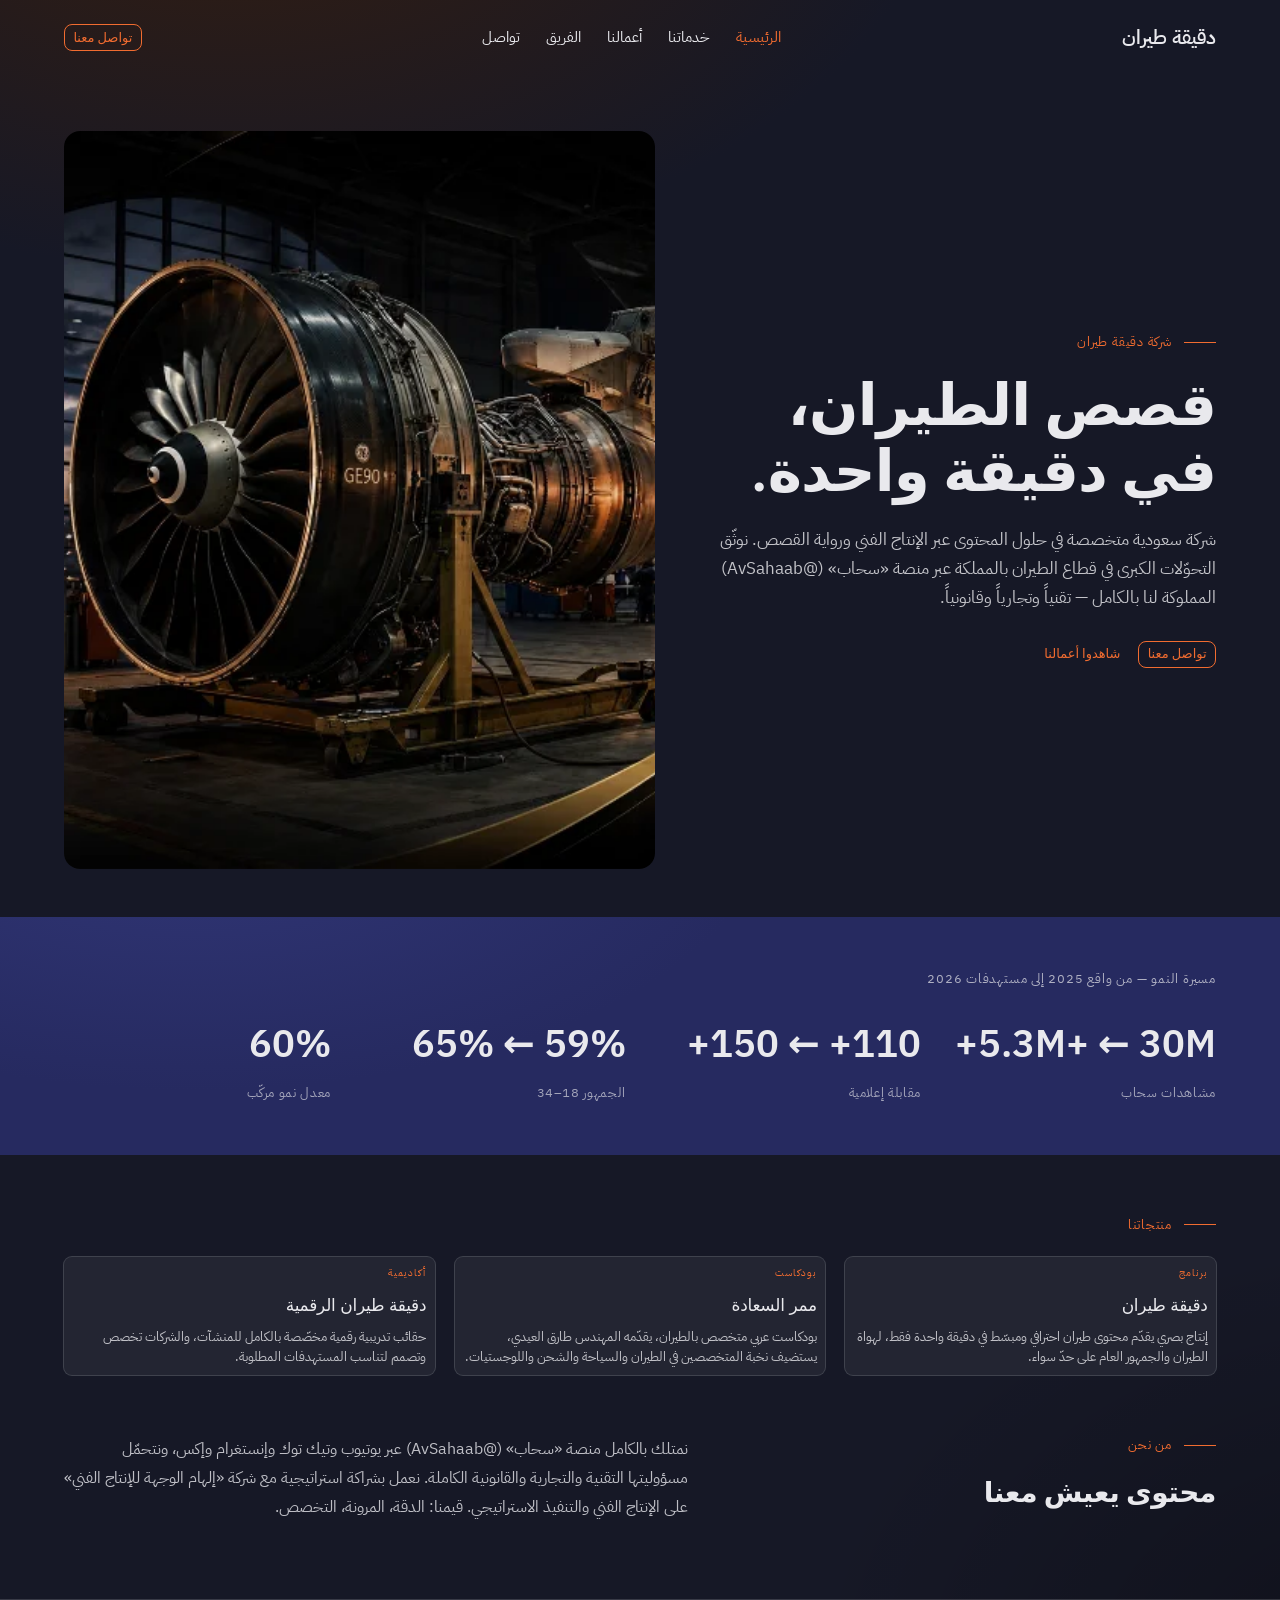
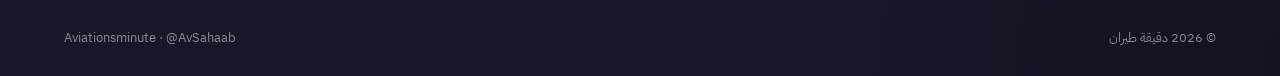
==== Aviation Minute - Home.html @ 1a30bb9c "first commit" ====
<!DOCTYPE html>
<html>
<head>
  <meta charset="utf-8">
  <title>دقيقة طيران</title>
  <style>
    * { margin: 0; padding: 0; box-sizing: border-box; }
    body { background: #161826; display: flex; align-items: center; justify-content: center; min-height: 100vh; font-family: -apple-system, BlinkMacSystemFont, sans-serif; }
    #__bundler_loading { position: fixed; bottom: 20px; right: 20px; font: 13px/1.4 -apple-system, BlinkMacSystemFont, sans-serif; color: #666; background: #fff; padding: 8px 14px; border-radius: 8px; box-shadow: 0 1px 4px rgba(0,0,0,0.12); z-index: 10000; }
    #__bundler_thumbnail { position: fixed; inset: 0; width: 100%; height: 100%; display: flex; align-items: center; justify-content: center; background: #161826; z-index: 9999; }
    #__bundler_thumbnail svg { width: 100%; height: 100%; object-fit: contain; }
    #__bundler_placeholder { color: #999; font-size: 14px; }
  </style>
  <noscript>
    <style>#__bundler_loading { display: none; }</style>
    <div style="position:fixed;bottom:12px;left:12px;font:13px/1.4 -apple-system,BlinkMacSystemFont,sans-serif;color:#999;background:rgba(255,255,255,0.9);padding:6px 12px;border-radius:6px;box-shadow:0 1px 4px rgba(0,0,0,0.08);z-index:10000;">
      This page requires JavaScript to display.
    </div>
  </noscript>
</head>
<body>
  <div id="__bundler_thumbnail">
<svg viewBox="0 0 100 100" xmlns="http://www.w3.org/2000/svg">
<circle cx="50" cy="50" r="30" fill="none" stroke="#F16C30" stroke-width="4"></circle>
<path d="M50 25 L58 50 L50 75 L42 50 Z" fill="#F16C30"></path>
</svg>
</div>
  <div id="__bundler_loading">Unpacking...</div>

  <script>
    
document.addEventListener('DOMContentLoaded', async function() {
  const loading = document.getElementById('__bundler_loading');
  function setStatus(msg) { if (loading) loading.textContent = msg; }

  const FONT_MIME = /^(font[/]|application[/](x-)?font-|application[/]vnd\.ms-fontobject)/i;
  const MIME_TOKEN = /^[\w.+-]+[/][\w.+-]+$/;
  function toBase64(bytes) {
    let bin = '';
    for (let i = 0; i < bytes.length; i += 0x8000) {
      bin += String.fromCharCode.apply(null, bytes.subarray(i, i + 0x8000));
    }
    return btoa(bin);
  }

  // Error sink persists across replaceWith since it's on window, not the DOM.
  window.addEventListener('error', function(e) {
    // Failed resource loads (CSP-blocked links, scripts, images) fire plain
    // events at the element — warn only; real JS errors carry message/error.
    if (!e.message && !e.error && e.target && e.target !== window) {
      console.warn('[bundle] resource failed to load:',
        e.target.tagName, String(e.target.src || e.target.href || ''));
      return;
    }
    var p = document.body || document.documentElement;
    var d = document.getElementById('__bundler_err') || p.appendChild(document.createElement('div'));
    d.id = '__bundler_err';
    d.style.cssText = 'position:fixed;bottom:12px;left:12px;right:12px;font:12px/1.4 ui-monospace,monospace;background:#2a1215;color:#ff8a80;padding:10px 14px;border-radius:8px;border:1px solid #5c2b2e;z-index:99999;white-space:pre-wrap;max-height:40vh;overflow:auto';
    d.textContent = (d.textContent ? d.textContent + String.fromCharCode(10) : '') +
      '[bundle] ' + (e.message || e.type) +
      (e.filename ? ' (' + e.filename.slice(0, 60) + ':' + e.lineno + ')' : '');
  }, true);

  try {
    const manifestEl = document.querySelector('script[type="__bundler/manifest"]');
    const templateEl = document.querySelector('script[type="__bundler/template"]');
    if (!manifestEl || !templateEl) {
      setStatus('Error: missing bundle data');
      console.error('[bundler] Missing script tags — manifestEl:', !!manifestEl, 'templateEl:', !!templateEl);
      return;
    }

    const manifest = JSON.parse(manifestEl.textContent);
    let template = JSON.parse(templateEl.textContent);

    // Nested page bundles (iframe targets). Each ships ONCE, in the ROOT
    // document's manifest; frame srcs carry an about:blank#<uuid> marker
    // instead of a substitutable uuid. Every document mints the blobs for
    // its OWN frames — from local text at the root, or text obtained from
    // its DIRECT parent over the relay protocol below — so each frame
    // navigation stays same-origin with its initiator and a deduped page
    // loads at any depth on any host, including a file:// download's
    // opaque origins (where a blob minted by one document cannot be
    // navigated to by another).
    const pageOrderEl = document.querySelector('script[type="__bundler/page_order"]');
    const pageOrder = pageOrderEl ? JSON.parse(pageOrderEl.textContent) : [];
    const pageSet = new Set(pageOrder);
    const pageTexts = {};

    // ── Nested-page text protocol (parent-chain relay) ──
    // Page bundles ship once, in the ROOT document's manifest. Every
    // document mints the blobs for its OWN frames, obtaining page text
    // through a strict parent-chain relay: a document only ever SENDS to
    // its direct parent (which, for every document the publisher's own
    // runtime minted, is another publisher document) and only ACCEPTS
    // text from that direct parent; requests from below are honored only
    // for the document's own child frames, and the ROOT never sends
    // upward at all. That last rule is load-bearing: the artifact host's
    // frame-ancestors allows claude.ai (and friends) to frame an
    // artifact, so window.top can be a FOREIGN document — a top-addressed
    // protocol would hand page uuids to that ancestor and accept forged
    // "page text" from it, minting attacker HTML as an artifact-origin
    // blob document. The chain never touches the ancestor: requests stop
    // at the root, replies are origin-addressed per hop (never '*' when
    // an origin exists), and both directions are origin-gated (on https
    // a foreign sender's origin can never equal this document's; in
    // opaque contexts — file:// — everything serializes as 'null', where
    // an embedded EXTERNAL frame still fails the gate by carrying its
    // own real origin, and a sandboxed child of such a frame is excluded
    // by the own-child-frames check plus uuid unguessability). Shape is
    // deny-by-default: one request form, one reply form, no error
    // replies.
    // window.origin is the SERIALIZED SECURITY origin ('null' in opaque
    // contexts such as a sandboxed preview iframe) — location.origin is
    // computed from the URL and stays 'https://…' even when the document
    // is sandboxed, which would misgate every opaque chain.
    const OWN_TARGET = /^https?:[/][/]/.test(window.origin || '')
      ? window.origin
      : '*';
    function trustedOrigin(e) {
      if (e.origin === window.origin) return true; // https chains; opaque==opaque
      // file:// trees: Chrome serializes the file document's origin as
      // 'file://' while the blob: documents it mints serialize as 'null',
      // so the two legitimate shapes can never string-match — accept the
      // pair in both directions. https origins never serialize as either,
      // and sender identity (own child frame / direct parent) is checked
      // separately.
      return (
        (e.origin === 'null' &&
          (window.origin === 'file://' ||
            window.location.protocol === 'file:')) ||
        (/^file:/.test(e.origin) && window.origin === 'null')
      );
    }
    // Non-empty only in the root document (nested bundles ship an empty
    // island), so it doubles as the root marker: the root answers from
    // local text and treats a miss as authoritative — never relaying to
    // its (possibly foreign) parent.
    const isPageRoot = pageOrder.length > 0;
    const blobUrls = {};
    const resourceBlobs = {};
    const UUID_SHAPE = /^[0-9a-f]{8}-[0-9a-f]{4}-[0-9a-f]{4}-[0-9a-f]{4}-[0-9a-f]{12}$/;
    const pendingFrames = {}; // uuid -> [{el, frag}] awaiting text for own frames
    const pendingRelays = {}; // uuid -> [childWindow] awaiting text to pass down
    function mountPage(el, frag, text) {
      const pageBlob = new Blob([text], { type: 'text/html' });
      const u = URL.createObjectURL(pageBlob);
      resourceBlobs[u] = pageBlob;
      el.src = u + frag;
    }
    function deliverPage(uuid, text) {
      const frames = pendingFrames[uuid];
      delete pendingFrames[uuid];
      if (frames) for (const f of frames) mountPage(f.el, f.frag, text);
      const relays = pendingRelays[uuid];
      delete pendingRelays[uuid];
      if (relays) {
        for (const cw of relays) {
          try { cw.postMessage({ __bundler_page: uuid, __bundler_text: text }, OWN_TARGET); } catch (err) { /* gone */ }
        }
      }
    }
    function ownFrameWindows() {
      const out = [];
      for (const f of Array.from(document.querySelectorAll('iframe'))) {
        try { if (f.contentWindow) out.push(f.contentWindow); } catch (err) { /* detached */ }
      }
      return out;
    }
    window.addEventListener('message', function (e) {
      const d = e.data;
      if (!d || typeof d !== 'object' || !e.source) return;
      // Origin gate first; the structural checks below (own-child-frames
      // for requests, direct-parent + solicited-uuid for replies, the
      // root's never-relay rule) are what hold in fully opaque chains
      // where origin strings can't discriminate — a sandboxed root's
      // FOREIGN wrapper still fails all three even though both serialize
      // as real-vs-'null' rather than matching.
      if (!trustedOrigin(e)) return;
      if (typeof d.__bundler_need === 'string' && UUID_SHAPE.test(d.__bundler_need)) {
        // Requests are honored only for this document's own child frames.
        if (ownFrameWindows().indexOf(e.source) < 0) return;
        const uuid = d.__bundler_need;
        const text = pageTexts[uuid];
        if (typeof text === 'string') {
          try { e.source.postMessage({ __bundler_page: uuid, __bundler_text: text }, OWN_TARGET); } catch (err) { /* gone */ }
          return;
        }
        if (isPageRoot || window.parent === window) return; // authoritative miss
        const waiting = pendingRelays[uuid];
        if (waiting) {
          if (waiting.indexOf(e.source) < 0) waiting.push(e.source);
          return;
        }
        // Never-answered uuids would otherwise accumulate forever under a
        // request spray; past the cap (far above any real page count) new
        // relays are dropped rather than remembered.
        if (Object.keys(pendingRelays).length >= 128) return;
        pendingRelays[uuid] = [e.source];
        window.parent.postMessage({ __bundler_need: uuid }, OWN_TARGET);
      } else if (
        typeof d.__bundler_page === 'string' &&
        UUID_SHAPE.test(d.__bundler_page) &&
        typeof d.__bundler_text === 'string'
      ) {
        // The shape test is load-bearing beyond tidiness: the solicited
        // check below uses the in operator, which matches prototype keys
        // ('__proto__', 'constructor') — an unshaped key would reach
        // deliverPage and throw, painting the error banner.
        // Text is accepted only from the direct parent — the document
        // that minted this one.
        if (e.source !== window.parent || window.parent === window) return;
        if (!(d.__bundler_page in pendingFrames) && !(d.__bundler_page in pendingRelays)) return;
        deliverPage(d.__bundler_page, d.__bundler_text);
      }
    });

    const uuids = Object.keys(manifest);
    setStatus('Unpacking ' + uuids.length + ' assets...');

    await Promise.all(uuids.map(async (uuid) => {
      const entry = manifest[uuid];
      try {
        const binaryStr = atob(entry.data);
        const bytes = new Uint8Array(binaryStr.length);
        for (let i = 0; i < binaryStr.length; i++) bytes[i] = binaryStr.charCodeAt(i);

        let finalBytes = bytes;
        if (entry.compressed) {
          if (typeof DecompressionStream !== 'undefined') {
            const ds = new DecompressionStream('gzip');
            const writer = ds.writable.getWriter();
            const reader = ds.readable.getReader();
            writer.write(bytes);
            writer.close();
            const chunks = [];
            let totalLen = 0;
            while (true) {
              const { done, value } = await reader.read();
              if (done) break;
              chunks.push(value);
              totalLen += value.length;
            }
            finalBytes = new Uint8Array(totalLen);
            let offset = 0;
            for (const chunk of chunks) { finalBytes.set(chunk, offset); offset += chunk.length; }
          } else {
            console.warn('DecompressionStream not available, asset ' + uuid + ' may not render');
          }
        }

        if (pageSet.has(uuid)) {
          pageTexts[uuid] = new TextDecoder().decode(finalBytes);
          return;
        }
        if (FONT_MIME.test(entry.mime) && MIME_TOKEN.test(entry.mime)) {
          // Strict artifact hosts allow font-src data: but not blob:.
          blobUrls[uuid] = 'data:' + entry.mime + ';base64,' +
            (entry.compressed ? toBase64(finalBytes) : entry.data);
        } else {
          const blob = new Blob([finalBytes], { type: entry.mime });
          blobUrls[uuid] = URL.createObjectURL(blob);
          resourceBlobs[blobUrls[uuid]] = blob;
        }
      } catch (err) {
        console.error('Failed to decode asset ' + uuid + ':', err);
        const blob = new Blob([], { type: entry.mime });
        blobUrls[uuid] = URL.createObjectURL(blob);
        resourceBlobs[blobUrls[uuid]] = blob;
      }
    }));

    const extResEl = document.querySelector('script[type="__bundler/ext_resources"]');
    const extResources = extResEl ? JSON.parse(extResEl.textContent) : [];
    const resourceMap = {};
    for (const entry of extResources) {
      if (blobUrls[entry.uuid]) resourceMap[entry.id] = blobUrls[entry.uuid];
    }

    // Artifact-host CSP (connect-src 'self') refuses fetch() of blob: URLs —
    // consumers read these Blobs directly. Survives the swap like the error sink.
    window.__resourceBlobs = resourceBlobs;

    setStatus('Rendering...');
    // Page uuids have no blob here — they ride inside about:blank#<uuid>
    // frame markers the pass below resolves after the swap.
    for (const uuid of uuids) {
      if (pageSet.has(uuid)) continue;
      template = template.split(uuid).join(blobUrls[uuid]);
    }

    // Strip integrity + crossorigin — blob URLs from a file:// document inherit
    // a null origin, so crossorigin forces a CORS fetch that SRI then rejects.
    // The manifest bytes are ours; SRI protects against CDN compromise, not this.
    template = template.replace(/\s+integrity="[^"]*"/gi, '').replace(/\s+crossorigin="[^"]*"/gi, '');

    const resourceScript = '<script>window.__resources = ' +
      JSON.stringify(resourceMap).replace(/<\//g, '<\\/') +
      ';</' + 'script>';
    // Inject after <head> so the DOCTYPE stays first; prepending the script
    // would push the parser into quirks mode. DOMParser always emits a <head>
    // (synthesizing one if the source HTML omitted it) but may carry
    // attributes through, so match the full opening tag. slice() rather than
    // replace() keeps us clear of $-pattern substitution in resourceScript.
    const headOpen = template.match(/<head[^>]*>/i);
    if (headOpen) {
      const i = headOpen.index + headOpen[0].length;
      template = template.slice(0, i) + resourceScript + template.slice(i);
    }

    // Parse the template and swap the root element. Scripts inserted via
    // DOMParser/replaceWith are inert per spec — re-create each with
    // createElement so they execute, awaiting onload for src scripts to
    // preserve ordering (React before ReactDOM before Babel before text/babel).
    const doc = new DOMParser().parseFromString(template, 'text/html');
    document.documentElement.replaceWith(doc.documentElement);

    // Resolve page-frame markers: mint this document's own blob for each
    // framed page — from local text when this is the root, otherwise by
    // asking the direct parent over the relay protocol above. An
    // unanswered request leaves the frame on about:blank, the same
    // degraded state as a refused embed.
    {
      const MARKER = /^about:blank#([0-9a-f]{8}-[0-9a-f]{4}-[0-9a-f]{4}-[0-9a-f]{4}-[0-9a-f]{12})(#.*)?$/;
      const needed = [];
      for (const el of Array.from(document.querySelectorAll('iframe'))) {
        const m = MARKER.exec(el.getAttribute('src') || '');
        if (!m) continue;
        const text = pageTexts[m[1]];
        if (typeof text === 'string') {
          mountPage(el, m[2] || '', text);
        } else if (window.parent !== window && !isPageRoot) {
          const had = pendingFrames[m[1]];
          (pendingFrames[m[1]] = had || []).push({ el: el, frag: m[2] || '' });
          if (!had) needed.push(m[1]);
        }
      }
      for (const uuid of needed) {
        window.parent.postMessage({ __bundler_need: uuid }, OWN_TARGET);
      }
    }

    const dead = Array.from(document.scripts);
    for (const old of dead) {
      const s = document.createElement('script');
      for (const a of old.attributes) s.setAttribute(a.name, a.value);
      s.textContent = old.textContent;
      // text/babel scripts with a src: read and inline. transformScriptTags
      // does XHR against the src, but blob:null/ from a file:// origin is
      // silently dropped. Inlining makes it a plain inline babel script,
      // which transformScriptTags handles unconditionally.
      if ((s.type === 'text/babel' || s.type === 'text/jsx') && s.src) {
        const pre = resourceBlobs[s.src.split('#')[0]];
        s.textContent = pre ? await pre.text() : await (await fetch(s.src)).text();
        s.removeAttribute('src');
      }
      const p = s.src ? new Promise(function(r) { s.onload = s.onerror = r; }) : null;
      old.replaceWith(s);
      if (p) await p;
    }
    // Babel standalone auto-transforms type=text/babel on DOMContentLoaded,
    // which fired before we swapped the document. Trigger manually if present.
    if (window.Babel && typeof window.Babel.transformScriptTags === 'function') {
      window.Babel.transformScriptTags();
    }
  } catch (err) {
    setStatus('Error unpacking: ' + err.message);
    console.error('Bundle unpack error:', err);
  }
});

  </script>

  <script type="__bundler/manifest">
{"8a9e8390-fad5-4714-ba20-8f9199f37771":{"mime":"text/javascript","compressed":true,"data":"H4sIAAAAAAAACt1963rcNpLo/zwFxPHYpNRNXWI7ScttjS3JjhPJ8khyMrOSRmKT6G5KbJIm2LpE7u/bh9gn3Cc5XxXuIFuXJHP27Jn91lGDQKEAFAqFumF5mbzf/ri9/+Zwe4sMq2JCkrhbTfM6ndBlVsXLi2HNyH//53+RpCB5UROapHVI9ulgmmYJuUrrMTmLE6MVefqUDKY5qaY5wUpn4TfelFHC6iqNa2/[base64]/8w0hy8sE1qiiUVyHNfuGkOE0j+u0yMmI1vtQ7Ac40QRGyGqyT/rkKs2T4irEz+v4LR0Sf2E/IPW4Kq5ITq/IdlUVle/[base64]/3qURHXUTeIu/3kiYXMIt6SsipJ1SFnRy5RekRnpC9yjOgJKZXzsRHW2EY5o/aauq3QwranvIXyE4gVkYwORxCb21N8KMDWdlFlU0x5J4jDNc1r9eLi70xFfz1lPj2pD/RnW9LreLPKa5jX5+pVvDM+TrfgY1A8cCf6aNchRrMshva59VjlrUpQ0343qGAhj+RWshL/RO2ZH/3p9shhsvF4O6TWNsZmxPqrR3GWKs4JR0gdaCbOI1R/yhF7vDX3v1TL08dpcblG33yfdVRgp//1Koxam0HpuX3J6RXcsS2PqO43JkgZ3tHISZjQf1eMO78sij6QAKoX9t7W3+wmmrvKDEOfwXVVMDuoqzUcwIR3iwRItj+tJZlPY/2Ya/b9MlWo0VXQlCRNJDH9LHDncHo5BzQn/ySETktGag0z477q6UWPj5aRPfjrY+8iXEvvjNWckRvqXtR/R6UzjK/r4+lWecKIAD7kCj3sPvr6pqugmTBn+1+eVguD3dy528eBcEkhi0pEknz7UCJ/In0+fSiyt4r6J64b9rdfYdhVlNemTW4HOsKiIz79ckGIoRZwLesPg5DfGCPN1cbRywufmiRcgqKOLE47m0cWJOUB3Rky40C4Qe5lscIycOWuhvCT+GE1wM3+K6rFfRvU4jyZUIoiUhLPJyzmZt1AVbG8aFwn9vP9hs5iURQ6nXtlKVuZiDSJkjWXIyiytfW/ZC8KyKP0Ae9ovitqztijUDytaZlFM/eXjMImPQ2A6T5Y7xPMC8xMUb4hyG9rMOLwHRSHEKBAJ3r452D7dPDggfXLGz3wWdxHiuMgSWt0OovhiVBXTPOnFRVZU3Ul67ac5YdVo0ImnVUXzehM+kO//[base64]/HizlnExj2jwsMH0+sN6LCo6GMHJdvdxvwA6T17JpFSw40GrMimNV1Pc0br3sp6WSCcLr2kec16eZG3TUWW5jSquiOgDdiFP6wkdNSpRoPIX1v9rrO6+kPn++86KwFZe/FXUfz8u87a2ovO2upqJ/zhRUC+/e6vbQ1efvvXoNkhUB3tPQdCASJZj/J0EuEAJHGR1fA5IxT2epoP0zyt6SNmOK/H3XicZomfL/0A7NSpEPzuNWiF3Kim4N/qkc2Z+sfxhFkbi+lSuOrcllGSAIrPy2vyfXm9Pizyure6Wl4vr4bPyTTtToq8YGUU0476SyLEyfkeXL5zGctVUSXdQUWjix7+24UCjWJzWyYpK7PoppfmQHHdQVbEF+tXaVKPe2t0sj6m6Whc91bpxGVCEs9LWtVpHGXdKEtHeQ/Eqe6gqOtism7MKafDFy868v/Db4P1BhvFWisd+L/wxaO5ZIMBSABTRqsuQ3kV17xtPqZ5RVmRXdLkFlapO4wmaXbTm7NGWAV3TPj9Czp51JrNPQweTIGrLgR7hr4trxUXEgS4Qr4tr/WwxwWr8b8Rk5TqcmddOStGaexWU1ytLsoekHZGhzX+8VsX7ye9tdXn3z3//tuXz79bn0TXXU5SL1fisYvby/KarK7AquoJ+MtgZWVlbUUs6V+Gw6HYO2sP2jv2fDwvr9evxmlNu1ipV1a0e1VFZRsn5sNeXiS7KQyYkU/7Hz4enoJIsfPhIxcr0pxEZcmWr+gA5KWLLqujEe3S67KoQAwhx9O1ldXn5ILSkgyKeiywgobsJo8JKD8yU/NW0VGU5oxEXPFGWE3LkCwu83N+QpM0ImWV5rWS1f5WRiNKbskkqkZp3iMr4Yt4si6kMkJQJUY7BNVg5JZwXpDmLE1oj0SXRZroyn8BTIqi7qi/[base64]/3gtacWsP0MhXV1RoB5eUorKVKd1SKZ1anBPAUkeLjGkD1/CtisL3k6NW8PGk+U0rCmrfRYN6RZeYHwJJzCuaeZdh5g9gW7k8/4OIBTC3eTz/gfsEO8xAgM1gc7lWk+out441zGFSuPeZuDLJJomkhJe807G7r7qM33ftDoEVHzBdDpCMZSI5bC1aErD0KYDNdZB3PfnabK4zrlv6GStC7cgCtK/kz6QnqWShyMfTqLq4h2t4zFNfNnWqcJovS++zKsSJUVZo0pMQ+mIsZujFFrq01OQEaZVTJmmqiFg4Us0w3FFh0FYj2nuw20eNdIVZWFxwe/zqG/[base64]/j4Kb7dg25Jz0oEfuuXeJa2qNKGMj6p1WysbXN+29+nNJsvEdoJuA5Oe7E9ys4YVzRNa+WPfJt1AQKYZo7r9vModYu19MXa5SVyFIL0uK60Q/LC1/fHwdH8bLEL/OnrT/Y+o+9vpkxPx10r3h9MnJ4vLUh76+Hn37fa+rN7dOE6W/OPwOFkKNp4s20INvzH6l1HGOqRhiQIkSJ9oA0sQ1lU6MWd0Aeqo05NTiP4KH0GtjGps3wMtNxbh6ISSuEtWRYUAK+CVkP1aReWv4yKjCKOpjrcxR3jcyrTaId3VoIU66BfSJ8M0Tw6Lcode0mz7yzTK0vqG92Ag/cVlSRlsmLk9rnQI/SIMYs4Gr+5sKFuRJQBQlGJGNBB2lYJs5ONXcyPHoMPy+v2+1zN2qpgawLbfJ5WxP3n9hbn1F1rr3wHeqi227DzQRl1T1mzQx4Kn6Ghh/vIGgU1evC24Sejm8Kut1jDKmFENf7bVA+nEaxEJ7VrTnDuLJN5c+lc7kYv3gpRF5Y/TyYBWDeoztsbrPlmDLWHN0zPvGfBAa+qeecHde0vUbmyjxsZpsfOItcCrgF6P5mWgdeMaN6OElnhZWTGsU1CeYhlJySvi4L5O0qUl20qFA0kVRwk41KUlSWHIixsVA8/cPdik27XlT4Fdvw8nXJNAWu9Jks6saZjPYn73XDjzIOz5RCxrerJuTFDMR3yEps34/nkSVU7M+oGsrydJ1TfmCUlTNOmb7RcMckxBzDqRlcxlAGgpeS3giMpdo7Iic7N4wQsCmIE6zafUXsIFmymn8rRqqy9dLdQkkiWypnveIDF4PvX7YEznf3oNafCWcEUhSTsAaXYHpUgeMms5fd2NZR3BILALHMMJXm+kLGAewlCrlQkBTcXTijuLMWDcaK/eEJVID8uPoP3RysmJbgSEKEolEeK3q3GaUVg3i0Dv2KOhteZ8UBM5Ir5WSCKBOzy5+m2Vlv91nCwtB87yT1qnALvFKcB/mzMQT6ujiR49giNLfbJKlsjEHT9oLNp5zJE1UHOTr65bxeAXgKPRxWJWzx0W+PSpgPEamJIpx6vez43enS3eZIey8olnQ2thia1sEZWwZp2Z8fe52fPsmyaQBYu3NpaI32PozV0SE05bh5wHwSPWFrwlzaXtk3Nz9sV63rq720awZU/H06ohteeg6NJy++ab3e2d0zeHh+D86LG4G0cTmnU9Kal/+Ig6+cPtfxyeHr55fyBUeQdU+Pp5EYkGg4oMyCBJySApyKAicVpTAv2QhGYkGeaETkhKQP1+MUhAoX5BvhBGWDQpCZtEWUZYGeXoBXuBzrBFPsKbMZuWZIqIXA0qTzg/iAF7xMO/4H4USHz33/x6+uv+m09wEcWvwiaFY6uiK2GjEs5HwoVVfsOf8hNoZ41P8FN+ArZjfIKf8tOwKIzO8Kf8VBnllSw04SggYxO4KIyjkuuc5RdRAHMwM0f/+aMYv3B6Acfl7byuUircv0Q5FWVyxoBzlb5/dNEhlyd4uz+67JCLE2t6t38B3rdrzG+Rx1kaX/SIV+Sb8JfAt8jjcZSPKP+Af6ovaV5Oa/zwAf5S5Ww6mKT8wwH+qb5c0JukuMrx08/0Zqu4ys1v01J++Vya5WVFGZOfPsEP9XVSTBlVMHfhlwUVvwu4+NWAjN9ojhYQ+Xkbfto1MhpdUl1jB36qGsMinnLU3sFfqnyQTTnUt9lUw0uK6SCjeqa38Lcz36Bcu64nNJ/ySee/d2k+tfGaFCZau4WBFX4HK7T+DnoN57tYPP7ZWD9h7FOz+on/[base64]/ZUdUS6BKALLJzuFYRhc7f6N39K/X3rOTr97Rv7yTRe/rs6N/PTtZfBYsKhvjh91Pe/uHpwfbO+9ON3f2Dra5eg1O63062r4uxYH9yr/ucpvl1yQWfwW+R5ZEd0vEC5ZfC3y9UeqZ/F+LC0J55x+zwD+Kur+dLIGuz1D4nSwG/jFb7AfLI0ujxyWQTRAzwPOY+WBglNKe1LeCa5J0URTHvdW1dBf2TzuElR2So9UF9GKgRi/JkinYLOFn7fKIiC6POsSPsb7XhdHHYV3sFFewoxiFKxnovLiA0bgXyTEwamEPf8OtpAX7ttUxB1F3SMSReQXI1GSJRLAUr18ty9/ea0+j097Z8qsxzSa09o/Z19fB8ijtEO8VWI6x9Mmqd2fb42Ve75gtvhZtl1Xj107b9mU0lAXCVlLRKOuQKEsjdmK4+DakDy3v3zGLxCRnz3+1vBHA7EAfMEH+Rv/o+Ji9Pgm8DpJu0FENvSerUBUREYVtqiTotbHcF3QQDQ4LHKw2I0tDsJ7BLt8JAdLWaYdw8gLC+lyWirAa4GPGDou9wbkfM2bfrYt2X+mExhnMZcyY9Ade9wJX/[base64]/PaZp+b+aroyr1HikVworniIoPbFY/OyIuEdshFmifcsOR4P1RF+Z7WNa1gzEcnptG2ZHSaFJtZxBg1v4JuYpzm9UH6G6yxVnsbe+NWnAUiIBG2yVEYhoBMGMlIF3Zi64PQ/wUVDyzuwg/[base64]/wnWVENXqzRgqtGwqHQTOJHeFdWcBhb6Re61YK7u7DwqF7yuihzOwgt6c7R2Yp9OvFis27eBuzjGruWrfoRhtyZL5gt90sZNbs32HZuIOppaVfQNSJw/7h0cnh4c/nNn+/TT/t4nEIeXF8nfTk8/fd7fPj0li8tKIXXERVbpQCtFWHCblX9X4Dwnf9SFvHZ63Jta/sIwAvkDvWrlD+59J38JP1wFDwT5YVFNQE7jE6A44xhvbByxA9hQPm4rmyeCIqwvo6zwu2BKaN5Gnb8UFUTrnqi2IBSLOkjLaK6js3hhzzEYLkRZ1qr1FELIdE7IFlcVtQh1AM893XD/wD56rBxu8juXGMJxBHxmEA2CAPC03D4s0rMiy6ZmABgMr2cMu03WOBSuXCjktp1mdZkZfn6uL5T0BJNH7PLyAskLRiejipY9kqQVjesuBvl2oYduxFg6yqEx1q/LTIcAG7K3vH7o07Eus4/aaOdrN8g6mpR4IjsHHxyL8M/hTcmp5SOUbO9s7wLT+Li3tW1yX6zOmiGj4mjsSEcMQGNpKWiwD4N4YqAbhIeBJdAtCwSe0v1xFgCkUET+WH5d6MTNZYerKLtAV7GK5mZ9sU5mK+75guHsXBCK62skPQmOS08DKT0NsBp36MHK8EEOiwMLT0+jPC/A9wvMYNZS2X40WL1BYRb2XGQyyUs0ViKMnqwTjivfOgDFj0XTIOTu2b4/4KOQ7KF59cB2zV7vIA20BHC6ELgBDPSbRPJanwNgoZ225ji1UthO0NYsrKMREH8W1tEIzlCbUeiOsZ4Q5vhRamD6rqh8mlm04bZJh3aTD8M7Wyhpw2r0jw9YeF9f/HKtm6IUJS7xNGtrpJQ2dn/acdnp0agjGZJVQx60V1GV0+THIkORe94Za59q0OaziurxcYNcjSOHOXIxBL5uhKenytd8wwNpwzteAa4PrYzLmMZFsPgb5ZUirLxGDXCG1BIZ9FlkNIQavnekQ0BOCHTUQEMzZ8CmRyQ27ZtFE7rN/69rQbBI8b/g5QOvWMYxW1/Xc6+AqgK/CKNEa9cnXtCyXZybWn1dm4effbEEePdfLM1rpeB5MLkAfSz1MEb+j3dVNAKikpqWW1zumfwZhqFxLS0lY7Wl5QUfr6l6fKVrdW16qZXGVYI7gPYNB1DXEr0gVl0FOn4srlwLM9qB5QkO5r4NoL2Wow7S/BRVF6VtB4bhMeqUE+KBjdPrNMpxxtBFQ90OuJWPR84RK3LO01NrQL69RbItJfUsEY/MZp5T0Zgx4pjGibuVnaZABk7RnE5JTi9pJRcrkYFa/PSjCYkYoZOyvrGRc1BrIXMX4/Z5bpvjB8yviNRsTK4cm1Foek5bBGjsiZT9EmVpItntZdBM4nDpkI4aTtvWUkMAZ+XLuRjwLYD3AJ1Sghd6g6LIaJS3+Qxa3YsJvG/SYKaksHdpyHl8ptpZp3XyWtwzS1n9ngIHNS+SNHOyk0A1kaLAjoGImAhxaTSJmGiQ1nTimW3gtvlRBt98wEPRaYs6FTPgGOPNBLwVr0NWVywsLtKkIY46Z7Ee7kEVt+FrDvFedizpBwR/aAgBXXwmuU7QvDkt2OQH9QJXr3I/k4Ra2JN2toeTShWhkOmwxEczlmdcbEOofe8ZWVITtkSeeSp9VU4iGArxoYYgdkQEDFh3cBeTiYhZOzK8bxrqHFWLUwx4A27wzexjCUrbmS9Pnp4NzbkANbnWHUdp4zDlqPCjFAi6eZraUSUYrsAJ54jvkZMe4Q2fSMdAMltvY0PW/N2JIzFYrMs/YUuoK9W5uFKx6UAQ8nkwj7PKcnkRbGUoplxu8ZPLKHsAO0FFVSs/gXXdx9Cw+5nCZZQ1G/PeJZgF5fVl4iO+Bi1Zch7ASR7IFi656reVJZgSE+xiifjTp6SVEVyKITWASc0R2fj9hN1KKcbgNKnYE9ZOGS2XIYtA8jnHBar+uV+n+ymWIG32TMFGCe4SDSjzvxugrOttmX1I2rCyrA9mC1TnzSFUK/6uDQurggGP064C3U688nMb9TpaXq3WxQ1pGIhgbYzrbMtJ+edsBG1wYsptjXD1uCbA01OJaE+hbH7F1enxRbJaFaxGhW5PT9/GPHWv2jqBUjnKA0JuJke/OkL9qjGhTV9l2Jcje0cKI4RUGHwSGd3co/zS0BdfWrriQCpMuSbSF5nlLq2TtOmzrs9WbOBE4dkWnoQp12yszFVbFc1BSXw/N3CYj7A/qa2FJr2gw0HfeYo0FDUWpxhlxSDK4OhsnigCg/msogu+l10OosviolTHjRaTjUi2oqp/Z0dzeJZmZ209AnJzmAd84g2bx+bdoxNW5SY7quI5SCplVvMcnlYQESARlffMDadA6TTY0rIpfykYpI+QtMoffh2ZRRi80VNMXTKfPNkbguZqihS4fBz65+z6a82uA/944+tfvj4JZFqEKY78nF1jasNz5v3/yNghoQtXcX9IVPOvXzX0hf4fPAyu7zgLxhHT4eM0U+xChaKRFUBmYQFItpFx0vYwsU4XA/[base64]/[base64]/8j986zA1cfIvIZgq8Uf9OVxCiE5EN95ByibGHWEeOOoTebKsveI2bbloTFSHepN/hfI5Q76WhcAjgYHcxSD/1NU3dMJqv9E2v53XE/uwmPsb8p7Cp4J+ue8a4tgmj/TG7ARW/eVGLJ5CAEJ/gSTuw8k2HTNTtCFGCrZWYbeZJnvLZq2LRH8mRgOlGpykoYAalaD4FSDBZqyCDAO3rvjL4FenmukT158+/2qgbUTfc7s0HNs4Y/XyKtX5AUYo8ZrZInAskXVZpHQN7WfBuSrPAWVkCLEsiWIAwbz8HiNvH4N0axhXQjR5tuXlqH84/Yv2/unm3sfD8GN4eftf25vNaIieepz4W8FwmhU0YgUGLFH6rTOqAhMhPPpMmIkxTTD5DJNaEGiaZIWD4l2/Lh3eCoiNA+2d7Y3D/cwjLOXFzVGdIDbiBvBeSL8fTvc4B3YSeRa3QQsCgNn+0P0xNDRhkc0CyE9Fwo2J+Kapwr+2F2IZ03dy7MbQ+5HDxhT8gexumVh0HtAYMwj/jMnpVbLFAbKjmbdFujNwXQ4TK8hOFrjtEG8r+i2Zu9J9zJ5l+vjPM0YOCT+D+jEeuJVFTXgu2W9P6LAkirqu9RX/DrbPBGFUyTXSyu/yEsHiITClf2mnDCm8QVmRnn6lMx3HgDgTgtQQID0YqwxedQZaztPu/kJiDxvpNwNBiqnCFNPWWBOpM/XW27olV79RId8NGxQYl905LsRYRg+4GSzTyUdEYA5bHVgOZcVQCrfgQ/I7CPGTFZSTXEH8rNOjd96JsivxynrEE+8SbF+Vx1M3gmmay0HLC8ukrdRfNEVMZSkLiB6Wx3HSljsQHB6HWUZSP2YZFVhCBkHZZ7YOT1zLbBGD4pDubf4f9GF0DwEGa15wjieP7BD4oGRRhMAcKhI+PonWGVojVPaaG6CHxZVTD/jN/9BcK0G9mkt5mgrTXbBAq7gNb+L9qegfvhkLqtT9dc0yz5DMHEDGqzY4ZiSYRbhCxVwRMKKqfdauCMJIxGm862JP6HViCYEYj6F2KSWi9f9JcqYMQfSF91YjZl1BIJyYCvGKTafvnGcdqFWN8qTrmzXNWja1LLmQjh4J+qpA31rE/tQV2nP2TL6A9rR1E/GLeHH+brk84IxKqsXpNHSuZ+ePlUfgq9fVfn6My5PWEfGMPcdLDruTu4Ylr3AZQJqhZ3AIDaOsqy4wmxDftQhitbxdj9oy2ckXDsudCYDdN6OtHfrBX/SjAeKSPHcFh4GbvPBA5sDXtGFlDCgyuBCseomsu5DJtFFwEHAMYCtjy5O2hrelafpU+MapW9G9p1IGWr5T3nln9mS29FVh4xH9QkKylIRC9pRSCbceblSXntSmQ7SoYWgMuzy24v4YVwBbS2RcQNEqVo/MLBBPHxLQxbwt4CChsbolvB05kSq+TsqSfZ4hNxrPFLekoYhGYXrHs6UPPfkR64xsozU1mjALD1/HDw9u+UixuPGNriOUTiP4mggdthQu0hlut5w1jrDWhwWu2mOq2LtDF4wNzTDWFGoOW/xbskkzX91p3OS5j/On9HmpRNjGhQreRcBo7vxZULVDqE5m1ZUZAx2nrC7M0fxmzymrC4qkbBC5RqVPWKpr3KTcjlCcyWFEqHXNc0TJprrckvobZc6CKSaobJYS3VzznvTxH9HNTYdPKBWTmnC5OnqdTh7MJrBmXiQRyUbFzUwFzgP5bQ/Y3rzw6E5YqSOLmgOuksR7YDp7//7P/9LS7WLRMdPVJC+KwW4HPA+NtqsrwkiGIDIVKbxBTG2ArlkFjDeUTcv6jGiUVSGGoxH/jFDhpo/XYZ+qWUe5slejmZqzgz+OoZZ0TTAH01kHVLRCYU8hzh8H6mro+Y3vERVEVKFNea6Sku4xRdy9OKVgbjIY9CWJAVl+TNYhG5Ug/RS4yyDeEGrG56KsHZmsStCSsgb1T8ZTCcl8UGAEJipR9eQ3EHdLBTYDjCYfViNyzRCIG/ANY/n5GHk7JJWZyTKE54xi+HYJ3RSwICi3AJF88tuQiEhM+wlYw+B7gLUGMPumEbZQxZ4GKUZTYR0o0NSHtDmM6MVV5c+rt0vkPxDp42UxPCJVl2U+POYWkPiZwS86XpBS0huV1GIZMGVM/cdz05skwQrCCjfJFzYmtM4powNp5lBd3EEdDFOE7AmsHSQpfnoGSOA77QylZyLBFcostsKB+urtKTgBAlyqMD6jN8FfmJnSIdVAmKxvZZnVYj3NLRQnD1kyWBWsPYDJx7Bm0xPXDKEHY5fZPlPpw7e39Br8fT0skdWOuT0lFaV/[base64]/jC8OYhptOsSSsfcCrqFPYTTDTuSSE3+QU/[base64]/zv3ZRNRcWocobKf15qCNz60xNBq+1JHx0dgaZU2xragZx1gYho1yEUoM6lsJp8mDpBKMqw5ht0bTelxUz5jYyktaH8Yo34io3wRh8PS0W1Z0mF7TxNjCVynMKGbYLEuaWJvSmKLGJgQGyxOqaAfZjnSH7Zj+rzgofE11JqkA8W/YZKGOO+I7tJpNOzN3gXKntuFkIR6oFsoxDlHY/8WdFlT5vBxXFa7p/[base64]/AbxIKnTzmIfr9hwPj6lag2Lfz46VNSAXdsfgeW+vSprQJtMqfOHPbdGifYxr14BLGYOVOjYANwz0tiz1abgt7kwfNOr7vPr1kLvg35GWa309hwLTcJc3COg02bFGcbLfgkzjve1OM6+o4RPETWCFs6/CNHvhs31mJkadhYHIzKBxz+6qp0J8m0Xahwy8yfx7rMggatzl1Byxns4UTaNtV/AoU2AwAfjE5jaf4dW6dBE23WNHI/mYvXoFop/X8XM9GWbXzY6A+eMDEGHUhfV5Req9BSMjaMGJi1R+v+/So8Z3fUPmeirts1SljCxbfZp7YTaOkq1GJZ09G3zXPYbmq65erON7iMowu01Dq/OTx5dScGb/kT9hYD1NaWOGPm1df1Gza/cS8UmamvZ944mtW0s4qJuem5Yml1BAmMwVe478TsIwSRZRvc2c3fTtwvvlsCQLQTvElybU+exTcxLtCRtRHCMORweEY2CZMn9LRAdpr7kH8yyqXvF3g+r/6wRjxrY81JqWCbyAiayYA6xJJ2nFXEPBDmw8eNrApj37BsdhoZNHKENGdRiWH7dNa0zU2UaFdRL06reJpFFeFqLn4xxVm3GswelO2hqWBszebwb59JZ6wtXbRYNY3npiFRLu6TYgLHQU278bgqcFt5LblGWi/37lxYbYL/F9b+TgzvX3CBj3uRcY7Liks9v4sOFAncOVkt03PfhDxgdCLG6IH6ohYJU9XTtdCxD9/zmfeVn9XbFR7NhlECU5c4WqX5ErjoA7eR6qjjaF4sNyBxUv0xfZyJvLMlrN7+NOVXgxZNUylEKC00ZJSvX4klhjQvUq7hFOE4YBraG4uWG5R8Hz/z9cxtNJgbF58snqOrg3vCA9jpn8TpVL/m5rFiEmxcHBeG8FNVgCt35aKHtvAe+mXjUd4xyeekgQVwFOF+icZ4Exv1t6ND4v/atrkWZ4mOiL26riE9n9dxh2B5aAB2yZyscLtRKfmD8hXhD/KiXOJ4HI/TWuRJTlAQtyRwYKPjVDu8jFOlKFSgt1KGKjfw1WgK+g98mvf+x3ntRCoPep7XuXA5CgX7fnXHe73zwbQ+32tJr/YTvq6J0bntqA3dSh1cy9kR6l/uUGUYSiVD0ssRiqA+4bJsGnj5cjMxmo7RyI2T0V9MF1Rp7BN1kbrkTmlB/hs1K6Zr4mCaJxlNHMdEUfo2KwYQsGe7LQ2yYoC+9u7b5FCdWX6GpC9qb/D/Qni5dMf6ixfA423O5UgMamCeDQAXIBghkJZ3ZZJrB+v97Tebh6ef93d4kui6ZL3l5WleXozg5r1cAYH/bfX78NtwdXk6SXgBnNmJcGqepHkoItU1vIP9D3j5HUfffv+8u/X+Zuf6zc35l5XhDwefyl/o5dbLD6Pf6s13Wb777mXx6/I//v5+MqRLH9h/fH/4ZTvdquIfL3Z3fv7wcpi+Xf4PB/jW3u49CHeTYtJAGgrvRRxg28iPDt9fj39bW81+ef/Pj7tx8tPezZeV1e1ktHI+zpfjtbWcXa9c3Hz5tHJ4Hf3y4tdfEnbw4+rwYOvz8MU/fzpfVR28ffN2e2c+4n8bRAOaLTP1mPLfvgvXfghXlrHcxZYDszGdrHz/c5qkH7/sJOVPX3a+/PDi/fLOdvr93y/Ps+Xrz//Msm///mHnptwt/v7yxd+L6qcfdi7rcm3/H/98//bd+eqNHcITJ/kBhh+9k0GorErdGJ5WsrZIWqRc5G8HADnPIeDWqAweVAF6BFbFPXJJeFwo/kCUwFw1qtL6pgfYNXer9G3S9J6yzSmri4mITpJh7JwXLxgXbXzQ8elTkttJ4q05Shn3cwO+AeefPzLdLsWQRo61SD/+mzKBBc9076TOtJvL7NtPn5KRSpJmhLOMwidPxJ98Bm8mgyLzGv6Xwp9uq6hrmuCLnBW+SW6esvoxTfjWcE1mdIRZlyF3ruBNoZuE1HimcM5LiOo5wyNGRyctfFo9O8gX7v3O3ts3O6ef9nZ2Tj98PNze/+XNzukuJHJ/[base64]/QHBUGVrFsV46pgbK9KR6j786K8yG/gwbvWIC8Wwuts+PStL9+A8S2ci1ymKKjouf6ghg3PRoYQh5QnGMjna3PBzJWLmotmJfilefIgolRUBpj7/GkWZMdo1HVldTTlcriiB5RIQUwyqUxWUxQmCxR1wS5E8Y+nRDDd4OQtG1ydnGzN0h+th9jCqSKQ9TC2FZ/7wABWJ08GeDTDWsutEWWZr5Wq+pUQzNaz4Wy4XnNH6TsZN31vbDTriConDiolLn6U3IT1mOaNS4byZwDKdATRhtOJTo5cUcxv4zdl+SFI+thcdFi1ekcuVGFxEXAHaCQR7mDn/Xh4+Ak1FhUqy6as7cZSNTo3bgWyX4ybahkrPgrbby6CydtC9Y4GgLF1hMM0o/w+ApRgfICXPmnNeuTIq3i0FPHgVBXM5MRANkQkQO5ouA+ITCCgUOKZYVjP0RYJTkmHBa6a5OJmiBEfi6m9eXToGBEvnamYMRkCRjyOIvwlMIQ/K/plmsIjkDjBgamb0CEX5nRxKM2SUAA1v/jCg2XWonKws/Mw450Q0hIV1TZLTeLkk8vzvgeGoMRbYFytI5bZ12eBCw/[base64]/HLEegTKHLcj4/w6RaT7mMe9HbQF5+txB+py9kcEUU/aRvNCOKnwMVuufDvY+hlxpkA5vRNbOFlYYXUZphjm+HsIU/xgntBqH6IkrBIPJlNXkzOa6cOZ5elG82RkpKtAVkzMh1Zhfz8I7fPcbe8zZz1dRCncykU/O3s8oJfLbJpKh8DOwfbBkBVBIt2SYw7fkUNG/BabSvLjynRop24Rnf1t0MW3waogbbIboiMB4CBbhsLYhCaUJkGnVN+k1lTVNVQifacHjHNkZO7KFBDkPQqPuKMbb2TG51/tSTxrpqrl83Z+j3Gi3NuKrNZY4M28rcmp1DGD3bSdCPB4+BvfOqMIAMclg+e0GiHWONmaJeBNmZtZ/4Nyg3WQCz8b7QBGdeRohvR/kH49s2X78mekX287Ah9I0cnzDRiDLoH1TjJ1Hz/oktSLgSNvmbrl9ObEkrhi+pt/Jmbc71h3kXUXomkZxtKYr34leC3J2psA/JGfIScZsdI+ZVjEpUiIJbQljY+OhU9U+UcY8mRVRu2opo+8QnhwhgyP4Jwsb+EKnE3toTunC/Dn9QxzKYU2OnGBLCiAlIBaEcjQez9dSJgyn/JmhPCEtx696PURzCeuBItB2vTIbvIYHi6KcTPOLHCIdBXrhHDY4570PvZYOixrR2k0W+mgJHWtscBlO6+C0HOlcFVwSESBtKRf9ZFw5RMVcwsJ15ObpqWtGx+a4HTW6lmwSDQuKGLbp4NNqTtGxO1ozALkDBbi2a8IIjId1AZXN+6PRSoxSeAI5/Rve6TPHShXVxSSNmTZSvTnc2/2webp5ALYLvkuWl0kW3RRTbpb2wuH1rUx/O8zo9SyMi8wqWYd/uvxR0LTIe3GRTSf5LBxVaaIqwo9ZGMW3UZaO8i486sJ6MYUgsFl4Ht+eT1mdDm+6Ii2d/jRofGJlFNPugNZXlOazcLh6Cwj0VmdhXrBxleYXWNDlf/dWZiGkz+Jl8FcP/pmFw6sXt8Mir7tXPKnIi5UVKHxpFb7khd9Zhd/xwu+twu+xkK2u8lJ427q3ulpeY+GaWbgmCr81C78Vhc/Nwuei8IVZ+EIUvjQLX/LCtRWjcG1FFJq9r2HvU8gmdgt60a5SXvawMI4YnYV1zD/iYqm1yAucyKtxWtMurkKPF83CUVR+fzuKyt73AH4Ulasr+HN1Rf5e47/X5O+X/PdL8XvtOf5ewyFPVm4nUTVKc1i8Sf29+NWtC9HBpF5dMws52Em9+tIqReCTgWrPX00WIAYahCgXUAYaivyAgMqCVTS7lc819yqaRXV6SfFLNGD6SzRgRTat6SysQJa/HUBug6pbRUk6Zb0XK3+dhQXkU7iF6LVhVlz1xmmSADEPBsX17aC4hsVK81FPtBwU2D/GTN7G04oVVU/8nIVXqysrtzz5ECRGmoWDFdFjLy9yis/qBesGF+DPdWomsLV98OH9x9Otvc3T3b2t7dN9EC+XX01oHR0Pjv71+mTxeABM9pgt9o/Z4pH37CShkM73NCni00mRUCgSFf2NntioX/nL2kYr//hqKYA/llNpSN188/GXNwenb9+f7nx4/+Mh2LH+MlyhlL70mlW23uz/jDXW6Fq89tJxI0Cr3I84tt0oj0a0gucROyQ1fAotaytGeMz1EzOMnbF4Bu3ygbZZPjtbRbzLzQf6YEKDN2ZQxSiB7azxNSrLwzFFXwEvw8e71xsHjciHK4ySobTQicMhBK9BBgsMcORpasCFhpjQOaouMMWkLOD9kQ0o6OHAPu/vHNCoisefoiqaMB+746qqX1J6tYFJU9HJhWE1/oZogIe0EjI8RERKIIHZ+Yb8o2eP1j7aHCEkKsvsZhNn8e3IMTovWLPr6hOENQQkbD0fJjYOrfVc+tQmQqMX6/WGPjnDR7fhQc7bQRRfjJAH9J7cDkaz2V9A8iyK+nUownVa2MlZq+RVFqzeQroCogKlEW01t/[base64]/7GffK5qf2JyXSx6bWcHw2OXvT9Pr+oBnlTIf6cFvnC1B8uyNtnqWGgPqt79/LG493MtuQZz6qI7AGdLfzeWS1UD17FRzjcn0ofscXHlg3DY867t9lOjr2T07mxrb2b4N+qcqHXKrWlvkuYrra/F4gvnWuOcOVednwBgOrPj0qSli+a5Kuy0XfhVd2dnwW8ILMYtTH6oepZY1XOxKTOmOtcI6Gn10tJNCwotu3tJPUYVJgPoG9kAIFjHCIHDjatTglS0TpPWq/cHm/odPhw1bPh4vRqdBy+MWxNGmCVhf+WvvOKA5b5GJ0Tbeilpv4mAQOde5teNhUrl+kv6B5N3weyO2D4WM/4ryDg8kITPwquDBJDAS/e7CSWABwa1gnYMKRstgG9MSNHdSo44N5r5NRfQ5aZHBzoePP3OuL0t2tw/f/ClkARCXRLL+VrIYV3Ro0sWdRFNMa/5mxb+NWJrz0nxsXjq8AUW1jqmimXpZL6yLneKKVpsRo86reeutcGFC5gHWk+W+rdbE7i5fc7c2d4aDNpBQBX01pSYd2T8bU1qLk8f+HGXoE1zzVwjBZx1wdJ3W3f4gWEMnCcLeHTd2KNuw3PPQGa/XyPwlFw1ANpfq0YebCZKvgHMapwxsEYkXtHXW3PHehCZpBAIvKsCzrK0zY0+2rToH8dgO74LUgsIdM2DDwFTPXuCyulZceN12XCScJi5IObCewudReDfGjLWEbameHU7JGqROnIyT/H8P4Zn8f+3sxJ262f0cmc+G81BQG5NuZueQbFUaSpCvpjZGIKUgvYOqB3UY7WxugWbizRgheaC4XUejJqGhwSML9MOXTbYzZ4fV0cjmgI2GiKWymLXM/MNWyJ7333t+zxm5TbpRHuBU8ZP8wYf8rLECDtUCzKYU0BQpHiETtPlctpmNWw1O4qbUaeg7moFD/FUU9/mBOMo/51+mRU2Tz1UGG7hDVEwU8hfGjtITYT1Cvm+WfEaZJGZMpOFIOyQlS+S5c6aK5lXmY/3lo6j720r3h9PuiXwnFoHy52a5Zq/xLkV31ZwB2EHn4JwAvfEP4jGuc/IKEdLPii4fs2Xdy/lJEJDzpaV1a4jn3Hn2mfdMDEiWeM+0I5xEYW5Poh2ONvBsdZMJ8/jYM3Ag+k9reR34G+QcE+T1jMKG+RDzGG4WE7RYc36sI6AgR21fXbagBFfeKGu7Qxm92XcocX/[base64]/tov+5LWXtDofw5m6CB5B8g9DdFr4X8JnQCLhVAlmF9MluVI/DSXTtr3REWdfIF+C2XMcdI9r2+/Y7ZLhMYTllY1+TE64TUKkZdSbWLjV3w59D+QuC8ltI1iTU+ahKPAUp84r41liC0nQirpFB4ykzo9LywjFbVBT/RJ6rCdz5EtIj6HBPFlQNTzpCr3MW2/KkySeUGA7gYgn2OPMkoVlLKOgjgkpzvWek+pDLJx3i3iFkmExfvA2oZGrj/mCm0ND+QBcPyZ8hxGyTqB58E32ohtRJn1eipiVfWmo+palrp4xPv3TfUcPHTcFDgXCjmsXoqerZgBgOxwW3IZ71FNm0ej34IUD1nG/6k96jIeobwjRntKr3pxnVVljocIl46PvtN/sF7ttr8mZ0xp8Z3m2qj5gx6EByTFFBT5cKrrmAvDo6NE8GXWfmw+qmRKzSidgyMV/1ffFRmX2111mKihuXyoXDPG/tG26Fpk+b45tu+KSl1Ajw8O0SMzcg2HwhMY/xsFOZcZ2LLsI8XG6hkfKox323OhbU+V8vaQXPTugVng5Yb74vg6445AlWBEC5K9qdkuEpltbMOBV/H8l2rcWUwvq4MS6TwxzujhVmhgng3TarOydjiphnifGI1vJPQMf8Gx7/NZmE0WMOTxgISIEYh5t7qEF73CtU+8Zs7u1+2vsI77NufcC3asM2r5N93gzYsREo7uawEC+x9BukbHJr45VMVdPl+GZ9bsVQVW3/l28UQ5RzJpYS478bWXsscvvG2M4yvlqkbO/PSWvg24DV+lhQhvwhLgXkwS90WaPm2e41RQoYPWOAoqPQSO4kZ8F4G6pH5NNa/dduAjv+QTbiM90jwv4J1bkjlWUXlbXB51TOT4+0xK73X6sJDdvD2yUo4aVqQDO8b00wMrxbf54Dgju83guoEYkwB9w2j4GcB63FaVgthKZ2vSEb2SWshFAtbKhJyqYYUYVD+cabbQNXH5yk3CLBYAWEbu//JbwpLhGaQ9zy5/0PingFbpBQL4lxIznn/X1mBdecMDeNjTaAViPc+PfaAuBfDEC3AQhTgmkp4DDV7KFpQGSIEhpl0hNB+6KqjNunbM1RMYsYALaGsfvzMxUaHwh5Zrnmi8emeI/I2p1wQh5023t2n+c+X3cnlA/JeE1kDnAaCCd7/njBkFYU3jNQT7mihz08kXZjcpJ5PvbqdGt/fVm/MrHmZCqYBXJ667a5rZsZy+VLEhX3r8A/tuJDgFo7V6QFXuvftDL3L4mItXx13U3i10Bh8YUMbeABD1xvqh+JvW9652mb+DhDweQr/scurSM5QYn77ofVil6m9Iq3wz/NVljQ2k49d4J2P+QHgXir48d6kom8ck5lN4cG/[base64]/o4eLkETQUvSM2d/1raaimSNR6oftpTyxvwFc++eswP8y5d/fv0K2idDgWRPnAjox2u++1a2vW4SIKiOGP3S5K9mWH7GuEFhTl4PK0ewNjtK6aBHXnH/GSK91PjP1zxmm4cDkTP+UE7zxVjxFveZeaI0NbouDo4DgGApIOVkrMk+26noQfP0wDh98503fBfSpDqjVSNTvnE8Nx5ah1f/[base64]/s9Z/f2es7m9omiqjF45yh5EAbIDFpMebecTfBHHUG0mymZOaojnkne7eBhW4+4ciayo42NhmuXJVa68uRcgpofXMGR5nMDwWVVmpi7r4V0ALU9WZP0dSsjXlWXWRlCxbMr+uvM8TJ76I7Atzw/oSBrSbVOaI8sbIvpuZ8VPvYe8PtuAS13gEcI/pbYf6+o36o6Vdoz8Ru1Xz1bGSa/abzskp/UdVjyKvlbkpj8baycUWVfCNamNs4QZA3J3/DaVlm1JlF18U5qqFsBPJQBKpBRnheQUj2RUnM74AdubZVXsMz4M3p1mYWnp6oTOxbdQEOu9wGqfnr3K2MlpGbycJTcOBW4OmzOLbv8+ZA2GwqHclhF8QWtwNaZ0V3Y+i/p8w7J8V0FmRrGVmGzFNQgD0wlC95pe7mR89gJ0gFbLsDjQ7a2AA+h4bwyaAlrlxEfPHNNTV4TMQjroEHgMmNOc/[base64]/pVOjkIlYZKuCstfaPk52Tj05cH7si34d9cX5E8mKZuthINoq5V9qSFdupiluSFD8gRfFM9Ruxmzx2LxZtWYt5isDArCITF8s6MGe+ThR7ZidnJE9uWRXPzvQuuj/H8ax9ZTFV6edJ4pDflVL189YYnxtiZcwDyP/c2tu9Ly+2yhAc126ia/WeQkc/hdBstVVM2huKtw069nMEtstLW0Zig575Cw1I1fxPTSWdObW3ionRAH7pNtjkJDBTDwuO1Jh6eNfdmXKhVNDWVW2S5cZYPjJH9eiBqOKZswYvzG+yB/MPUd3hIm/fHGzrqD2busqKAnn5oqW1ZHkBjhc/cuOmnYbuMSHehhwj7NmNq7acA3XjfmhYuHGntj2+zWjxQQHuWa61RXRplyoxvEcqLk1pwdyRfmQDFLiN6lwiF5WNulaeVm+xLZFhe8y6uST8JNa2eFt4slYvKlPDJg0TwYVnIejNv+o7ooMlk4r+w/tFDuNoFav+UE2DLXs09ONof7BiJ5t3a025flP0gKkw3Fi02CsHp2UTq4m4bKj5M260wObFKOdeeyUseKMcx1EMUWWo83vG0woIPLtRuUAi/[base64]/qIsFCkxRtkh8jkwSNBbSRuhw/s1SejRZNZqb7W1R1L1G6lPjqASe7gtoHcPHCdISilqaj9zLDqTzU2/uEeUoMJojavHrWV4mZ9I0AqnzYDYlppC5D1705eYG1DyQM+dCLRtpcOmk5Od+xDVVWRoxckHLGu9BoGsuqwLETU6sUcZfc1BOAwzoVoATmOkhO73PueXPrW8eVsLNMWJgVVRZIaNSekYrx5MkFmLKz/TGUZgA81eyCo4D36HjZi75pkUAQENJMXJ18RKq2jYzdmzt7Ypud0Q2eUFqNjAl6TVud/DBFri5nAiSoE7wXpnvRzTtnSfEuQhwiRx2IFC/14Fs7mJE/LEJWvGngYL1b2YBYPF/AH9wHM1kAwEA"},"320d2be3-b2a0-446f-ab77-43777f49445c":{"mime":"application/javascript","compressed":true,"data":"H4sIAAAAAAAACnWOwWrDMAyG734KoZNTsvayU0JGL4Od9gKlGM/RWCCRjOXQgpN3L+l62cZuP5+kT/9hB8denz5m7kdqoOCnpMlnbJ5rZD+RRh8IG3yXkOfE5PgesMYgUxQmzorN6VyjypwCvXn9IsWmrDUOPA5M/es1U2I/PvZmpmsU3XiU9H29wu5gjLUVdC9QjAnCmsG5Xh0rdGAvA/dy2f9qAR38M1gWKGvV/jBpkEjQQVlbY+xDvneOUpK0ffmDlgVO582yVrZqzQ1phxveLAEAAA=="},"fd3338a7-331e-461b-9a7b-fad05c7740df":{"mime":"text/javascript","compressed":true,"data":"H4sIAAAAAAAACtW963bbRpoo+j9PUdZMh6BNkJISu9OUlYxiy4lnfNFIdrr79GScIlAkEYEoNAoQyXa81/w6D3DWrNVvcF5h/9/[base64]/Jd5enX13Lu5PPpvcv/+ZuC8eZyu5ULHJdf21+Pt//KdojKrieZbncpYrgb+KMpeJWuo8VdX4M4Hjnla6pFllRa2FFKlKrkdipZPrphwJXQmczxo290ZV+ABskSiUSo2QBYEGcOKPusGJVzrHlcFkBkaYpSzVichqYbK/wB5okdUGn5RZoSra97ls8nosfr9UBQ1WskqW70ytk+t35VLXGkbqHF6UGSFvZIZLG4myUrBO98oAHu4Ebj3+imAGRry9fIHLBVimSkSEh5FUKs3qCf1PvKzUfHiCw2ArRSILYWp4D75MV6JSuJ8iqwEOvLSSiwWghd0VOmld4IpFpCuR5FlyDY/UWswqvTZqOBZvlkqklS5LleLq6KwAH0xthEwqbYyoVK5lasRNJoUUY3/cZmxqWavxz0YXwmSpSmQF68bFyZUSlZJpfJPJeK7qZCkmtCH4zTorUr0eOxwvZV2rqhDSwGg66XeJLG6kGf9sNiNhNO4IbIFKabfNUq+NgHcvZaVEnhXXZiRSvS5gwrSkv2SlGQlZpOLi4s0fhNqUuqrH4nVTw4QRpJtD1RR1tlL+ODNDS9BFvrVoC1tm1wrYIK6ef/vi+avvhJ7jwO/fvHxBu18vZQ0nyHfPXdIpPAegADbBSHXSAEGIK5XLOrtRAneMJg5Ql9rUolJG5zcIT4lZlaULNcDtsvPhq473CbGuUjeZWqsUJzQwIs0qldS62gIWrCQcSgQnBUDw/sikFtLs7v9wLC7kAmHT9sDxemh0ALpQwWxOxLVSJW9kCu82dVYAfEKreqlWdlPP6rrKZk2tzBQ+CpGlwv+7IIQEEiuu1XYsLs//9e3zy/OnYq4rnE6KtEQL01Q3sHuEshYXO/+AmmxpXppWg4SGyYqfZ5aOaTSSETt6AGseiF/EoNJNkaoU/06yKskV/llmeT4QQkSWErgHhz2TcSNlWeaZMuLh4W/ETFepquJKplljTmCWUhS6iM2fG9hnmHoPKMC3ARJGledZaRTSIKNqof7cyFyss7ReIkYtVbZY1rh7UtRVo3qg0bx4B2gm/MsTXQHt5O+yQpQbBOXWOeYH3Q4cHfPSV9JcuzecFVvx5OoKKFMZl7JeihuZN2osXt+oqspSZcRPuPU/WbbCTExXPfNdqo1c6MKMxCzXM7jz1SyrK1ltRanzLfzEi5lntR/[base64]/XuNgGQuMsK9yVzm+Uwm1zyvt5cvxuKCRYuMZToJ3CLvWSdKFsib++SWNQk1skYJpiW+9MCKgFjsCiMONYADNXk9HIszQiSguz1wtLvAWX0iklzJyuI+UmoQ6GRucFvkAi4XAaF3MhDLE0A0rdWG2D0ICEIKs5KAQzeqyuVWwOp6cWCm61qv4lzNa8ueA/kh4COwTShkmirp22OdFYBEtZDFVrwtTJlLsySmHOGhmXHD344TvRr1wcibzkPi7//xfw+ngCsOImwIHneheTN6IFWqSOGWAaGvKriZIG08f3X15vzsqV0noUVkIfexC1WtkJjOshT3lo8oqwQjT1NIy5eBtrxFAty3z2oDcsNcVysxuMAXz7biPUJZVLIEilTIlfoAnMzOaLCHO6NExgdbA/aiWIdfAwwgCiFqyiLt46r+LSwKBYe2UsDvSbYi4Hj5SCjv/[base64]/[base64]/GjqCsmmyWpjCc9bIxeKtePHaXZD6HN6YOnD1JoOTujaAKk5ITzEvw++JtL2+F4cC48rUxHHX1sKGJjyRJaeHswWB6T8nh6A1nvw9eNJaOwL/hFUJIUwf3uBHOzHkzS7sX933rJUlT4AIZkWRNP/6vCw3Nj5f/nwsNz4qZCaecAa6OnB8eHBLg0PBPnTAxLKBbyJmFtnKf0TkzeyltVBe2JHx8HE8IObGKnMdwJ9ndVqZ81fhGvGDz3rAhUaTh1V2gisBYcj5CtgORih+QA+jcQh/D3cnQ0YbsX5q6fekPtZFA3F6dfi/Weob5paXL05e3P+7tnzF+fiVAz2mPwGJ599JsRk4pl3+05YFTW8QM6aGwqaBIUlErqnZKMB6czxm5YotmpMLRJZVduO2AWQSNIaizdrzTQgRrte1YBWqYq5rhI2z8F0pjRKxKEoHoMAhceF8vir1/[base64]/V2BDRnt6mhYy+otjC+zovh/[base64]/DPccdau74/4PICHFzT5WqXxrKnj4ELRPULiQKox6D94PRqnCAMY1NyzWpDApQtGtjeVzMBKF6e6Fs/+9ekr06vej4dCMqNGOzhCIz2T4JB/pRKzphZr3eSpWGVk8RaVWqgNiUd1lZVgMxfwNhaWkqVKQDzJcqaKT168vjp/KqKmqFSiFwWIvrhqMAd1Ts+vmzaQ7n6AiJmxAxBVTkXUOMIvRF1t+S9QpuqmKsQk+vdf/m08tIv/N1j9P07GgODRZ05ZUmtQtaJm5PwYYzCjvr18PhzD3oA2NWafVTT5t/E/TkZiAKYx/IfESogPIkF/RGcGc5kbxU98JsQHRvXLkKzzNRCFrlYyz/6C1BG105Z673aLCT7RMhNQlom/XCGBQ0cf4qthxqQ26CRYEKA/N/AdUsgRU+PA8QrsgR8PXkVsrpTGKD5pMPC780TV1YroTVHrJlmqFDSnskG/lCzE2bdXr1+8fXNubzZI5IjcXv1F9dqSfrY2zJuiULl3Jj1w4w1d9ABhgLZe2u09FRG6JvsxhgY04tThA/kx+edsLqJ7t6FTcxuqDIfuPQ4zALyF/iF8SzMmG8EFiQFLaaKB3/hBC1bnWaPq1rMjMWhR38Hwk95IqHS3N/KzI3AwMVnfeRmvvBnX+qoGZSXqXJ5IDbsXyG9TeH+O//ZXIcV/ewRCJrvoQCc/+t3xYbwGMzk445FMVarOChmDh69EfADj+0pes7WQwFkHpIIrqBsDBuKjYwT+ezW7ADHjz6eH468eAur+t6OHh/EXh4f/8q1HtJdnf3j39PlLcYrD7CWXBkQCYOKyJkvOWFz98B0AUZskb0AQicCZQZIgqKslGJwrJWv1HAj3t1m9kiWB0wUORvcQSlYFvBsdi2DS/u75sxbgmUok+ZzA+A+OUAKDCnACng1Q5djA5Lkk2mJQNAM+VWQruJgInDiByXJVoEUBgC00u/Zhq2foyiFLBQgiwKgL8GmWVWaU36yzJ0/OL96IU/GnAXKnSVksAHHow8+lCj6t1az0n+RNNh/8aOX2v//nf/z9P/9DXIHzNnVnaGqIYaHf/vf5f5rx64I94+KByFZwZSQagCCqQBdxspQF+Np0xXS6FZtC1hgv3kA8jY1rQKDREI4NPOaA3GtdXQOd3Xq1HH37QLd5r6yMqEiaSUWtFwqsDSfWFb/Qjop3Ih7G+MSzDOJI0AJEwJyzX+a5XufovKq1uB+GWgBzBULJV8LhhWlmhunvlaqJNuSqxvsNP7y3tx/[base64]/k4l4CTs6dceQa0P+UJCvsyJeqRWEXTC+ozxfyQSUqCWZW0NYSJvwHCP0vmEwkJIVYnuhyGMMASq5ns1QV5xtxXKbogkXRWPP6n4Wn38u6m2p9Fz8LE5PT8VAz4BWDUIeZw8J8QKO4TU+M5YGmGj0/sNI/DwitHQ8jid7Zj3xGHTjIqh2FugnSGJvASERIaCUTD7opiR/BsdHIFxdgL2BOFxWLFWVgexiHQ5tSO4usH7j918VIAHh7HKZXANsNQ4Gw4iItuIa9VVccWujaFtpo/50/SNs7z33adzA55//dP1jd5AQ4UOn7kgABJ6KQflgIL6h76b4P+PmpAXlw2f9fwfzznCz/W0b8vW178/SH0OYltTQr/4XD92DGiMWRl7KcdcChRlrlPrQuS30rb/iEL9ygrRvPNfVuYSR8wKfmhfRcHgiPvArurf5A/PBK1VloDcoS7VBGVtrNNHGJls1eS0LpRuDSGUIeeZzhUZbXDHBIdJXKYzeYa80Kh8KtdZU5EretOkrGi+sBEFQUIwAAcrIG/IuKgMixCpL43mOfgUkoysJ/CnNqnqLwCsVz7MKmQJPR6/KXJHZzYZ8whbGCZBZO/[base64]/l5B8KOxQZysCGpTv1QGbPzi2fNnr+GWZRCYizGeSMV1IBs4U5mfhi5Y6rQYF2O4i8dGnpGuMJKwrHTaJBxLyH7fmLZN6KZO9MpGW8Hpgs2r0jehreS7RlZwAdnHxbEsDrEhtnEKenPsCTVtPsjrYA5hoRy5D/[base64]/e9WOaOHL8KtftQWfwng6hNLuAK27uwn8DG0ZbCzxIuQ87Gp59/[base64]/ZgkLh8aTL6CJRbCiXEMhQpGbc0spgy+x1wg0mUHRH4YdhKNqxiQNtQZgZQLGu/8vNGXcxdpyTlcnaDyRboVxcBe862L4gcLxSFBcz22KcBrAwJ1NCzlFTwk6NxQtdLCDtB8UD2HiJMV+yRqNgEH/hXIfonSZAEZkDh+SIcXa7MZn56DhlXi4lRSKBse/wb3+leE3k17IQF6++Y0lXWw+wTe+oIEmh0BiLTz+rKuYAarQCipKyWAAnJLr/[base64]/[base64]/mSIztRo/8LHCJBcftxzpbmW2MjbfijwMD+OcoEDkKic11NrZ0uAtZmTxVtNDOwvg0pDDBM4EiWlabAWIcqQUZHluhiwmkdImILwRN41dDtUSrNUqUCAwMBmcDW6PdXovqLEYXgL8M0Ub+/Js9S4GeQtYCBhrgMixGYLBcsTywaWcmiVoTHlI1nam+6QXCo3C+QHlPEuNFzN6Fc62vANHDkgiVTlzKB4BTcaqBZJeQQkWiADwDeXas0Bh0XmDZt+GAKRob3HI81neU6uT7ZDTMciAf0ONgLi3p69EW5mRyNvxBma2q1iptsFENSm4rpi5GRhYnBODQPx/ZHK56El2j6xeT4gxsyxjMEXa0c2b9NM3vPq52Of/sweBgJyns3exs0fMIU5cQmYU2XWZqq4sTv77RazGR0dPzbkf3P+PCroQMNditSprLVQkSQxAY5XHj6YwNJgBC0wV+LBdptHghObRpyxqS1NQM9BFAQ6zqpdTlpXZWsILoY/2aEhATyMYDovoPt3f6QqXU0tBKUE+SR3MaYcJdQShJhpabMV/qF5omxuGW2UXks82xRKKZlA7/Anh2EuGw6PAgXPsFAVhDSpvgXxNRGMYQkwn8NwxOP12p2ndUxpxzIBQHAj0blKqkZIgQ9xBKlO/wm3PvLdopZkKzGdADD00l0xFVCqhsbA2HpnDbGe4/bgMwFriexJja4PX8JUZIzwAhDAXeGGQKxOecdDMgu8BebxEa5HHRZCQseZ6vF15YfAjXA/Wogcv3Eqj65ow2MQDQIAl+rQkGuJCV74ImW8s8NWbXsaTvKWeoSMPx0JQtIAS0rvdI1W/1o1bzMWpe8Abqw+Xs2wDBz3BEoh53RbIuG0M4Fohw9zueccLZf7GQFxyOLRIExARg/JVn8JQZ2tmGdVFHCn0+RhJeCkWks3p7ZVVlgLHxAsBbf6pWsFlkxBa5HsVoQv1OfBDcGLAAGfb0YzFduLMrjrnh0Ry5j4R0y2QC4J5SkOz08KWUKlsHpYUg8grjuEPfdbjF//9i14V2ZHp0kTWV0NV1UcnbLzSDaHf0JjTilxFoRPw6ZIL0PYMyyYhGQScKFMSLoLdRyD7F2pPeLh+FiO2kFeKnvevkDMDO9gfCTVK+nhwL+76jcCCTOhyP4v/HxcHQojo7LjfjieOen3UXSzexZpQ3wDuO7y81JKxt7+vDwN63J+SP/h/l8frI72fHDciP+Ifndoy+/PB7R5L/ozPKLFn28HSX2rYeOPDkt1j++BzYyPTypdTk9tIhTrA3Y/4A2fRSEYhB4uG0oyqzvCMW0J4KwfgWUnbm0APUtKrwCTMl+HL53N+nwI08yW3+/c5LH/[base64]/EEJBrJCr2HcYI0kPHRsRlZpQE+3L41OOMQwNRtyu17SznYDoS9IV0R74nNFbP5XM9fXT1/eu5LKIxszL2XYeIKJWabb2W01+sDzd0FPBY74ou3alBcnhOznEKMLkSo5ITxTiRzodKJeuzCS0jDsXji87jCdLaREzx1MGl5oyEwC9TpzGCpAZAZZzmcaCqQOHp0cqZzP7FcLdBkoG+sc5jrI9HPAOztmfgTC08/YhgZpQuQnaedq1iI8x/OL/8oSFeOIEbByVvBgYEAu8AQR12IaaHraMoviHWpiqFXh0NCaCFRyFiY+ijrYZg8+PaMRDdOKPn+/PJ8JPLsWrFIMzBuLzkZ2eWt4l1nVZ9i7V3CDlpcEHFVKp6QxXKm3ayIjpKIG0iSY+GlP/BsJwqnrMsJnV9klroCC3c6tMJkUud77zQKkcDQvio3JwgB/3KiZo982U9YQlFzR74MhrQ4kWUf9qr2U5iAUoR0wYmlxy1NfglhmEDV1bTQYB0Lb/PvMS2duGxWLEaBCgJumY4S4kIDhVljJCQFdAZaUXLtfVQx6YI2uXSMTmCNVio4Al8Qyb3A+c++ff3DeTCViItMYIBFRinCIIBVVufAcMTkGv1sYIrEa+gsXZAFJU1c68UCEt+KVFxyqS6cMRZEgzgYFjbGoUJSQlBI5ow5PGN8bmACMpEVodoiIick/iGKMb/cKaLwOIkGxuU8W2Mk2hAwtValCzU8CXEb47JMqNM6UjEIEZ7vKKczW9uFy1iH/YO6Kyq4DS3i0NWywnuxKwPb5d3KU+gDEF3Y6x+J4Q8RC0Z7pL2kzgMk9nJB90LAvAJ+DXg1a+paF+/BDAy2O8R7z5cPO5oDXDd7l4FjH0G2Z0f8ukV0YF3h0cPhCXNb0DfI9HYEprdPNLwBfHAew9bVqpoCo4kelZth7yJpJ9/vmdRX4SBVVT1ED4X4r1AiBT7YoXq8otkXx4+O1Elb7LtVnnr4cGT/g64bu8FflhvxaFd5gyPYpXNtw5Jn5mB4w+iqKVMEiXU1zFpSTqLN8yJeXEpKqnQ3eKnExeX5D89fv71iSxQUmCPvCYQsY+6XAiev4dAtSy1sVDS5SSm3lqUOSnFjploAWRqL721hIwqV5vpSyAIySE90PBLsN8wGkLQF5Geh9EqBy5PkHi5HRvZMU2K+H8/dAVNrXlalgBphyB766CeUfMd0BC8c7BkZcHbvrv3NydtocfTTZ9ksQDEOxrqD2oUX8lcpWLfhyd7p24mFvHZ33tMpotN7+8aDA7Y9HAe2h+OP2x6IznilZNdiffxwaGEAB6Frtk9HoGwVZPYrzJmI8eDHvwXpCxwtIivI3+SX9E/XaotnZkQ46H2t33saXmmQwqIvHh2majH80L5uEIaYCmDXuphaLK6zBEJwY4iLIe8LoWWFGRvSiANIz8iKxQHj0z9hhIuISsyeMnFFcGOGSx+H77sn4JeM5xuSPhTd9xGyR56QPUKhzeq7icyTCNPxYzRJDduYGFrHmFKBMei3vZRqD7F92OYAO36YQ/TDHN+FHaDmDCSo8ptwu0i34zBBEO5LqjyYmZOPcxdWSTg5kUppXpy9EuC7gwPHGiQVBmI/ll8bX8tqYDAfM6mymfJEEopP+VJRrdpTZ1DsgAcPuUxOstQoy21zJ8B4ZTGsQeUwDuaDz4F3kioCBYgi5PuWl7J3a3fQS0jiqyP/ea6TxsQsvr/vQnFWjjtIQQQSRRzC5ZZHLzyH8w3Rb8ykMMusFP/89uqN1yFxzwrdqeEy8lXKoPBL2VKQ0dNBIeqPl/UqJy6gVzFVYM2KxdeufhT4YBtwpWAA6EnIYyCiO87VjcqxKAun+LlIe5mAIwRsdOLp65cjiiRDlTaRRYvVEHXfOBtGMBEWAkftHf3YgPaWoip8jyoDyKION/eiyoo62FoM3vdbW2s95chukItJl3ZlciBYeuZ2A1QHOgMMCygBcjQUGPbvFe3gSNCbhSUlenzhLn8dN2z3ICBu04yg4ipp9yUtBOksxwM43XvugtMHZveoEREILwgIeodQrS80/jhsk3F86j2eysd2OtzqV5oL/HJ5Yao3SmU/0E0Hq2iqUhtFe05P23V7D16upFE2Yd/LgwhuthWX5y9f/wA1f1v8HxfoLDuIlXGldY1Z3rYWhpnQOyfoAE6hEsX3z5+evzv/w8Xryzfvnnx/+frl+burJ5fPL944TQ5JVlB3ZKVvoJ4rJihmhc1JLxZAnaIW9ga+uyeAAFmzwsQqKOgFqKHZk4fxPlVjI+lsGE9SYwxPiH+wWsK1pa1WhfJhgUYnClV0mAXYDKkssHFYV84Jx6Tcu1xCqAPSTuuAAECIUcCyzRRdEQU46uDI/FqY66w0YkdghPeZoTOAhQUlfeHEqbg8v3hx9uT8KqjTQsn/ncKMSxn4QXfLwVCyNNBnGx1DsILyFBz6gXVcLKh2ORc/zGa1CdIuscZanrvFPJH5Ck+hUE0N2fketSFIEywEYq5UOvORMRzSBJyypdyDyf+EM5g3eLMZEcjBvZLJEizcc7TWi6gxFEubIBsZcWl064klAo3LsfQI4u5iSIEyQLYN+tLBIqLLLZd0DKpsKRNwdPplgfnZzDfhuRhP767C//+GPpeW0/B4fqTmVqB7pB4ljx7d6g4Ng22+fHgHKS+QOvzutf04Dx/2P9R15hx/qjMnFE6COlAEHvhocJ79OtNHIfT4EE58egUEedlKO4/NzYLijU4Pjr864Dg1+hsuzLd6c3qAnr4vxfGXB1jP7PQAQEINsEpfQ42vQHc6EG6W9HPMwI/Gj+yIGIS1RJZctqz19c86K+z3XztQjzEFenN68MWB2OJ/W6jBlOHvanN6cHww+fox1R0Tyeb04KvxwwORbPmPCqby8GASAEfOm54erI6PxNHD+GH88MVDcXwEYCbmZvF1uHdrWRXP//+3f8ESx7/9Qhx9FX8VH30pj8UxunEP4y/GXz4Sh3n8lTj68sx9Lb4Ux0fLo0f+QQHj4y969+/l0bH43c2XsG/hV0e/XY4Pd3YzBwEAI5Qh6USoTY2FZ6CcAMdFc4wxa75QhUvPqKaAL40f7dT2+NMAs26waAiqjfAX8Fr433lWw/8E8ZDw0VQJloNIsbYJMib/F1bwGvxoI5mJEt+/L542EMEpQRXEIMQlBBpGUAaXpAdgz+BpwXq0CvpSEBWH4nXvKrXKitqBeJ6a4ZSIPzX/SAcuDYlL2maYYjmiaCeOGAZQ80qZZb4VAE+BB8wmvlJqEMXTbq37SIrUvjO1sZgOFHoAyWwHvjkrcRDrDYJdsVhdzfVDXWb4/VZ5wbEYZOZZpdTARftitsMAKihnf25UoYzhyk6RDYt3gLLUDDHmPeUaPMj4z15cvQaZqCkag7HLYcqHLRmayMKBganA6m3oJ+ZkUREvkDSdSEIlzgTIpWMRnRXi/[base64]/COQrcBoT/[base64]/xzfPzzzxE2VSvhvwBnk6bC74LB9A+fMe4Z48Zt3Hcb993Wfbftg2VJIVFJIoU2JxCJIf1Ay4VCcrs3yGcX6+e9NUsCisuvOW2/Bqq2tN7T8xaf87x3czHTeOiSkwHUqKd2zs0wGNMz9U65OE/aWKRzxh5dBTIllrrw1VgwykJjpe+pgLqYol42q1kBpSlFqlQZI6ciycpwfdSqYqmOzF8BiYcg+BO8vQoLoxFlJhgpiiNwpZoSeUmMFIFfgGausQcVPVV5NlMVpTO/ev3GFxwBeYOoz0LVWKwLltqswGCKbFqtZo74AMNo8jqLX37r2L/NfeceWhYw3s0F1f9yF4vOE2d+SulKtOhL+OaXX9wB4U+yrmWyvMIHoveYtTAVAwiCGIyCfYYyBq5cDeWYUFwKZpWAN95ktXj99g0GwrGz1OidKLYH7RZSHhzze/YQk+I4wtiykeC62kPmvxDFJrhJF6ETyIxo6MOtPXUrHDxGPwpoSWHK4AMxeDxxvwRPQ/Vy1IlOD3AiB5iYZD+0H8bS2Qt+gEp3C5nXpwcH1PQO9u30AMssuELdoTFgF1zwdgwKtW+nD7gINBq0RrXHJbKEutpQ0nxw23OmmR18rSvxuPmaQgWw2LB5PGl4dC+MEII3j9hp7thAaMpOV//[base64]/2ri5h64DKIDSiE6IBqZJhhkFQexh733lmFhXsn+i3sbzlA6AL82OT0o1hZrbn1K3QEdu4PMnUCbftC9aLtvrwg7nj7B2ucaLAX4BCazQYUDVUGabQspMIDQ1wQGTYNdeuA/wyoNpEZH50+fv3n35vLs1dXF2eX5qzfvrs5fDENQWBiEpcasHtmoown1cqP3QPwvfMQpYXIyxWGiwScEZlUAslZnaDtIXYI4OjExLzV1KdI7mJbUn4RnjykijR6QCdASWsCBqLMasMqGUXGrB/74eEIDd1BiBx5dFwfMxiQhMNgVB6kPDzIs0Qzi4ukBkPsD0EFUWZ8eAJ2m2q1jMF1Gg9FgCFzyQBCR+npgGT/KDO/ovafEeLHI9BVusq4iTs30ZRRoREWViXoHoHWg8zxc0dvggwetO4ZSL/aMwh+7I6hsRu/ziSy7T0NOx56nTTPbeRrFo33PY4h4dzb13uchFLT7NFHrfQPIgNoZAxz1HP0ne4Z5rj4IZT3OFuAbCMIh3iPgD8RaSIiY2OjhnolCCaFzCFh7gXWNVRUNENxghMW8Tr8WamxqXV5UupQLNABFw94l90BKZ/knA6OU1z37gD/u4FdVuRqtLVzFe9UPCX/rAkpViSVFDjszUkX4pSu0E/taekhRK870WGO/[base64]/9e352/Or9jmw5yrmipy0yAis2gnEN5prysGHokTLShe6MfnWhg0XgSaMS6dClm52NriRwrDsobLZ0tYA9SnrFBoFKRDke9KdZm9Tb3DDIBvYYJY7R9Qx0W120LkFvNLQjo1akRZoLYN1WcMbJc/8w/HkH74IApR9KQyPQW5dYCZBnRYgUJNmzr9H6AQz2BubdrGGMleqbiMe1m1VRdopU8pjr5Sy6AXiVIATU2xyDIksWLaxqz+JdVZiUJ/0wGw7TL4KVG6VO6nNNchBcVO64jGtGKGIg2GGAUrbgiVYHx7TTGa5hAaKQMaH7VUus/SK395ZJP2OkR2nUItup9TdDh99BreU6hayfMCaQrhvFKj09PVLkTOl52QrX3nERdhRmXrMP8NCbWj3NdpDSzOT6KJQST2BfiX4l4jUeIHF1sHxpFa6KeohIi2a+SmdBoXsyrT3Ak/xNpYWLA1ZwBh/CZgQMouP8sSuYR4meirUmAp4gXXP/g3Fp5xHdu8P0cDKkoOOde8etDZqVRcUPhQ2SEFEuRl7qlOIRnyIzWSITtRyNnO2LhbkQ1hI1yD0iuznMy2rlBs/I8VPodgP1U7F1uKuxz15w0JQ2DkoCtsJWSHAHhnrLjgfeGegheKC8XSW0nQ3xw6C7hjd/YCBeAZgZeXL1SkwzgiyyWqWzyOgM91q4tDmhnkSq1Uuihg0G6jgiElKYEKbY51i7P3ELZ6CpfALwbIE1nVEpwh4FxX3os8D321gWhKCtat2z5rZLFeG7HxE/rWBHnz0OVW1zPKpeC8y+A5emKVgwgZhqF2sO7QAf+jfN5JMWzPwB/KOZUgT9Ww/G7z3HByPhHO7wyFgiUZ+DiKl7IM98//QVU7wRvdcXqwU6a5/9/LOrTmWAaDJDcvWd7/80+GPbZybD91DIOxF82CW4WiSxU7FwClsLZttIeumkvnvsYbP91TDB1TXQS2uCxBiSE4DfsZRgxi6tXVNoFxxE5d8h4HnUKzRpu6hcwt7QKXZShWQL+yLPmIHwL/9FdMQbL2xQDAKZChEfY537Ya7tgRicw0JRdLHQFANtwLyHIHoZyVNEWU8BPcSRCJO6EB5kEvvU/NvRRykLWL5jCLsUM/Rp5RYBSnINmzTWbApO9uFm9Bu2di6EcWgYrYvho4E/fwk6FLXqgDRqMOAQWzcRTrYsx6U+6hk4jRzvyndS8JKo6/ltItUt82M9Mj/iqm1kPo7TvKm5gmO5HNn5bCvOgetozhrexdPsFhkGshElVrICiokGZC95lB4FhvRcBJHVGjhCkAPqUQVRUi0TusuSur71h2/A0PCEIqPk0k1Bv+kKuqnVH8o6vD6/xkE9KPks3VGFxJcP1yAaqahtUCVLbIiKOgblLqCwGxi4rZSDxTIDWQ5qgkIN5GKsUG8L6ojCJ9yaKhyLJWhwuO25RJPAC0CxxOFE/n3tCdUysKMxWssokGCD1c8Q0d7iDX4PSOaaaobnGOlTAm9nLBhAs5uQoHjFGzfUWDhjT2YE0xuH/KoMdsKwc186PHk9lP+FMTpsah07yvN36j6gib8hCLiIzXmFbR8yuymVIlzUy5U/S3Qx6xYPMlBJ7pUSWsOzEdBzYBxXJv1l19A35gv7bdcnA6+7g7lgpmnv05sTkKhGYJpVvqmE+9CL+gJbiHMnGl24by+uHh99fzNOc9oLH7gzPm43FhTOjwbVdi2PIQ1X0/my5GteKaKGtn50PLoFWawWPyTQdEmpHTRsA3N1TujiKnk+h2GSzqtmr3oRCW5J3oofXIw89rLNqvFOJQz+HiyZd8T3/cdlT8srHgCmqJFj+BE5ihE/vKLGKBUMhiOa/1CrwHroOgtiZoMYrALHAsHnLp3fOOLHM/XYiKyNWLURGRLaI7kCg/v/LgL2WwQLh5rVmDPNhMNgHp/I47EVMQ9SzXbvjHm9jGHbkdB9R6b3UfW8Ei2FvdpufeFORyJJX65DL/s2fsNPBU9PBQPwndshmICMpy4L+brnlHb3lHbYNRyd5TGDdscihj27j7MeiKOR0Ljpmzx+624DxOfiOPd8WkmF4e2OvRyW+o6WuM6ew6ngXf5t+DQkWjgTf4d+G04Fu45LEzddEivCGKY9M/0yJhu5R+wx3FSj7GWRSz0Zijuw/sftEa3/vnRf7SjoW5FLPQWB29Pet4MNa2pMUNkYItxJryIYd8ACO2jPbsvDJRCPGw/FeIU7MveX2EvI70RD2BZ90UKxwNHPQeMg/OOxcP9sLc4egujt63Ry4+MxsW2BdLw5x55Ff598B8+cAOErhJtdkk+VyocYFhlzx2sZVWj0avcTIWyRz8S5dZ//CMaw8J9Q7tYays+3BndOvuPMxjDGbRRj74vN+F53HoUNGDbAvRHD2gbHs1/zal0eHVTOhth66Swn0wocLCacJvQ4Zv4fugeugMCu94veMEvgxEeS2vydx3fQAH3pvxVYxNg0Pme8TRwH872vA8CHN6WHS9W6xTA8FpTxTajRagBiOicap9OXKlesreBQwYAD33cP2vO4MsJ03cfBJZcFLVbPgkvVnQm25T9kuZeSbn/wO40dPes7jSs75haGtDvl0rl4i9ar7j5k7yRWY6aKhfcrcLCwZJFt+S6lKkoskTV27YHDkBBzaM12FDZDWTQ+YS6ykCc8jf/479HR/E1+PPpl//x36+HH1FV1zDZT9ZTf6ViwXrAJyoBCTIfFTJb5LRApirXSWKXjVhBJRyNzBY4LQ12fST2jeZ45X7Zix4pIMXZ8WUccJ8ElFKvo6Px4eHRw5GIFTTnqeUfhx0NnYafnuKrdrfTdm48pfdM8LEuxjoGDs/0/khyl7gvoiMRC0SR1q/[base64]/jukVd35el91HsSkVNKoKvIwhBX7ji39Al0TMNtvb2U2cPXtzfsm559SYEPThABw2LUM3qy64/ghr4NZe1y2ZUak8kzPwvWPi/EdoMDOWcNN7FoWE7jdcj/83aOX2lbOU7dNkrdJkLgO7WEKtRFadsA5pk2HQXBEF1itoezICaxhY1W+yFIwcjPR1hT18Wwb43apim9p6wcHjGuwdvopcJ1MfMtraaIPxwORhRv8Ch55wX2gkLhNcN5crM8sqK67//n/+X4sqDPZPtpCOjDb4mLLgwoxKEBAVhltsJtuQs1LnxtDzYYN58c2igrm3TXmV5u7PZPl5TTmzVdTn8+6Gyukxp9hGLfym9LHOsy23OZNG7+rupY54T7gnXB9WBZLlp6Pk/sG3U5C9Q/YSkb0j9tORPUN2SYkzkr+r9NBpG5Ue+62FLm/hUYM87Ygo9bhdZfUp8i6I8/AjOSXVtYDGQg7c5RXGIAZC/EJwy/GiWTK+Xsoa86mWMp/HUPcMxXVYO1bqC6IZIDXr6euXHpKB3DfFLUSpQDGeadVAaplPYBEg+Bth+66iRTyrRMsMDyE+xmoFE9QFYt1AqU0oMsoFdqk/qYMEnjrbDLcTUhH4GnDX2kjd8TK0c04/VSDdp+3bAS1tn9E8WxQy73WGTCbi26CTK6/U9UdyfVntVgR1VrG9lDaBuFHIm4zs69BX3GZH4+IFzQGaUHHXjEoBROgoNxPY7Gs49ZDCVnzUELFydXGQys+qLIWsdso5xnrh2JRpmQVey6C5MfuAIVjK2ZdBqIcePra4Diovqc3+a/OEp69fjsX3Kg9a80LUW6J2NE2IN0iWQewYoHxwHSQmh8AjaRuJXJ9lZznY68kKWuKeeAWYBYIedsyQHd2zX7TcXNTFZE8DkxEVxoQEUQju4BLhrig2Ti44P+pQMmFenLjnAL8g7QMKQdEdk5h3QVuH/hRM6Q9F2Bp3M5dbkA7NMpvXVNKaIjsLRZ1SI5AbkXHLGZigiLTYwqHOQz9Clo/OLoi8KrkHsmu7BZo9NkdzvgXngwjmhAzfeS1sUTvK8KLzd13vRTuqeMcABM72C4rSj/psPZAH4xpTG8opcxENLJxRtBetO6ttXQN3dn0vT+qPv9qyaVd62CPmJ3liQyXpDthKuONw1b9/JFqkay8AwroeAB2yCHUOLsmFN+gkCaxxJ3ZNeL/WhvDr7ASQ7XzKtgFIaYBieqTsB5/IXOA/kzjdVskBEDhX2+v20kGwE9dqe9J7bh3NF3cIM+05kPbMFv18RoTKP+X1tJ5N/[base64]/nzdt6PfpNm3qDvvtQSuTfAzsx05gF8VDFAv9AoEW5Ml/cBOYefTO4q4M6HYoH+dCvRw2XMSHncUwyQTKTVb7/SQTXUddQnt40gPUSYN33J+Pi5M9Im3funalIXj4VpGkI8J89Hkv7EAWO3FSZPc7PwFXDQUBioih283P4qc22+lTsHo0wKC3IvVOIXUFA/9QXMsMyqNkdKIXjURW2Ia1dasNpa0Im1XQOgrfbdhEXFAZSNS5JkCorLCIWhNwFUiRtoCg+0JMihhZkn2+ixIQrAuOL+SfC8zOmTUY2DbXFdiXXFHJIELb6oZ18FZp6AmwDPMuDMfiKUd9Y/[base64]/G+UfVyootCY0kZvEZgoJ7rpiK7FvU68L2lHIam6YQIrDDbFfSJyBLf2AnzLBMwhGGKSYURNTg0mEXUqWCmxpAiTZKVN1rCwXV/obizAFPA8cQumLa/s9WUg4ohYW1sQeZH7/n+1RGYNHMQTd6gsg32+fbnMbzqfD5nbQ2qTA264/tW7gQp2M0HDzr8qceKxibbwITGATd97yBrbWcT3csn+DNZKZC2YkFpKOarilQWNVijjLE9sPGk6dRDaIbrw1sjBRZRYae7T9MknmKTv+Y5Xpl2ylAcBzshHp+KQ3+jfE7vbVIjYYwXIPZujC5be/L/MTB3J+H4VtGWJ9lRpOcYNRsiFOk9LRRzKS19339CVsuHkCRKiBIR7iEMu7dbw7KDqjGtPQLS2hKb78HjcHe5vAF2B3s9Ryi44UPxGI+xs2MO4uAp9qgWF6++G4l/vjj/biR+r2YXI7Csn/3w/NmOI1V09JLACFXrp7KWb6schYga8jaXTZFW4NzSc7EylPWWA9Oy5STPxBNMidZVGG1eqLWqKG81bRixpXVnsrtgBo4xPZthdUK2RkMzi7XMAltqpaAMFYk+s2YFVhEbrSODnHJMIMYUWnIqAqvPcns9CEMof/3BA9rBhXJb4JoXYeFLQZ3McN+mYEmeSy7hyO2LfKl268DUupOz6loVUJciYiSuZHu7IxH2OKwxIRRt0kVgpbCFyFkColgl7LpXqZjfXjWQAXBWWDrRKtAaeEN83VXMEbHZtju57zblHVr7of8ySIByOeyLBoRDn5RsK1E6r7MRT99eQqX/vqT6KPTUjTo+yJGr/gdLsTVuyUVAaVGBDXo3xb9SRufoJ9Buo7lhBOwxCpou3TmAZCsPhBn+/sg41x/quuym999mKaX0HjAHdK5wD2Oy/RC60Zx85V35gAB1W0pThyK6mPcgDB9IDX5HsVbuu5dnf3j39PnLLlFtKij5gVfSUwckTiOx7nB3uF7eALlQRW+67mtQh1BQt2oERsG0k9gyLKMDMhBXpavUzyRJA0kMwenKXrG5zHKgClwFk/sblpVeVFhFGGhRU2ADcJV2Q/n2OfeEtToCTnx7/uz15bktMjjFcJUgQDCIuKCeJUqFtT/hCnI6GV2HUV8pTADSlJjgGGESHiCGeHv5YtSBhY8gywWZG/qDMf77HoR0Mzn30JcWoNz+7g70FKdwlRdljiHEzRTwYXRL/rzwFRi9OjEYjABEe0f/BZxM0kY0xaQaYGFREKPasUus3SI3wTW2hCdIZBy1/HxZ3QmK6kusztLANI5vP4VZnvRoBnzT2O4QqaqVP3NH1L9ll5H9QGonLvNalXVAtAD/mwJ3w5LFVtEEGYIBeammQlgD4zruDalUKiCHKy0ChgdXDJtYUggIMYfiQIk9vPn+7A3PiIprGBEB/[base64]/DxEqYpoueDNJcuy0GPiYQdHfqDYZDYFq4TSsP0sNtCOj+LHMLJ+p0jUTAeJ8Tjc0GsSojuphUIb59/eZ7NBdO7XgRQ312FgWh4iUzrcgSL2oEB2JQEL8XCmIOkviYSEYssLCp7ZSvDnLrSTAbHx4IRdeWVOCmpjx45MFcXwjpHQfRNoV9xlRJMB8qdG70qt2eapc+cukVGZLU4SiAtF5q5XAD4lVrW+0HVgIbxkFRmILPJS1vMt2YAAj3MoYTCgipz0HA/le8klMsB4SGWmL7z68CSBQeDA+SWZMjcSC4GGIqPfcHcxwAovpQ1lFBQIi9UBl+DAfdWtemGz7P5QKstjdU8gMqwUO183BNSH5986hzNIlYlMayS/OmKFTuSzKi7nP+B1CAu5WILBQSWmj5gAYZKCewy7boFTXao5phGFhMp4NbMnSX1TMi3tU28Xdc5l6bXQfVs+9ZkcFXBwh+tWCdmP0urKVlg0Z3dIF+O4dTB/qZGIR1Wcpme9CObFsG6Ezmo06Z7o7FT0ALf7LdNpB2Cuk6Z0P8akxfmtOjKVO/U6q8FFQ/[base64]/+esRnwKHNtvFb2fAJER224KCULccJ/0VVmq8BIEvUdV7ckiF9e3J0W8qZ9ymdnPwefN0eioJTtsaqANmS+nDQp/nylj4T/wX513251+6q3paD7R66Sy42r+g9/pjB9uBDI3rxh3YkQpCZEiaQQMUKjOvGoiIQtgLXD7AYom5dzBpeU7hIwf2FvvUdy5jwugvgRutg9sizq41NaYa1Ho5EtBhjKvdizHnbBJHTfCZiMZ6vobcvZAo/9Jm/DG3bA215O7RlD7Tgqdb84tVm5I8PPoRPdkPcXRZRMH4bjt+2xm87PrIwdqlzzfbtNAiAuowxls8F/U0hBtMKTTakH7pRY/t3EFZuuCqDKDeBdc11kfyqxLaECv2zbBEhHCAadgKCElZOIInbzeDt89ACy318qWoyVXbAjCVu8jccW9MIuZS5HTrXEOxYIFE8ofrpKIV6tAT6aONFC13HWwWFU5BS64qrDgX2uirx9T/JC8NtmkBeS7mbzjzX1MCkKXxJnTGV5PGwmI1xIWVfPokkDHBSTl3qEjzI0Qji7OJ5YPdthVqCbKPWIvLFnyH1JYwRH464LwFq2VmwNOwMZQ/KtmjkE6MNugmKcSRaVylWqjHd4pJmydGiej5ncCQfp9TqBGo4THnVMbZUGMLLFdIPcAYGrgHkvlFTUB2u0qgm1TEqqsORWCprw6ur7QTtJHexjQaxUl4ggroluniDkRrdqksYGWJ/9MEd+xbTm1YNE0IQ7SIonxq9uTfuJKrGdD1j8RUWqS43g9uGUUxKZEM+e8Y4C1SHKrdckk9dMTO8EXRMW1WLiGUakIHgOpH6Rt03oRyaCx9p1y/EJBAQ980SS3wWrSvEEpoTl4Jrj94DbwL6LyyV4gUS2kmKkj0VAyjfdstznD/78QdtJNHDW5/ioKLbH6LAgWdYENvXdHGLElO79ju46ZzUT3oYWhSARDIwqIAzFH/7K1IJwfYRKqnHK28VsoVFTmANENeKQQ1cP4oK7pTYcNFWL9tJ1UPv26gVWSt7ikq5uAjiSySkv2lX1RJBscyAhmG7Or2xLfOoCA2kDXO9O/rclmcg87hXcGgLHSCrWqnl2koomFaNl/A3HbFwyY8v/ePLWx7P9xSo6Xm03lOVpvXoPnRfn+zH8OW+wYza+e5YQud638AQkduBdJ9E5VvyDiLBVLgIybZg08lAIbypddnyhiAcGzy2m9dhIFouA4sGmpzOfzi//[base64]/jytR4PY0zbN8Tf8fvCbHYZ7O5Id4H8fb8vzPYuQ70YwCkdtxWp4uXfBW5HTritiJXdpi7Ytg8kDHXtaCk3tk52SDs/pUqQ9yKABf9tlQ8F9rYTrS8D5ecZeQmomDKEJzRD670ziMdoKIZg1qWu0E+PFplKraAzWdWJdQD+ckKmQZf5xZmGZOedc3Aih3JoUCdOd0RW8BF2HJrQQ85Om4o0dX2IJ51ttp7EUHm/[base64]/S64kn1j3Fx3IjpAgC5lZdQz0Gv71szdrFt9Du27o1cN3JVxZp6Ba0xFBZTvK4CKHveTilY/HaZDdMKXFige1zdiACIsvelk71BASUxI4mEYHNB+HNDu170oGMnm1WAQGFpRyKa+4oyzT1y9eHTcsHUMOjRTEXjNIWkQWxZU2EWG6Eq/t7HXlfc9FffuRZ3yHRB4uLeiR9sERTnqeyvtjtyLulkKzWxnE9ycePdoN7obAW5pdkISpQQfLRS5hhnicG4pgqGvA0MBWe8gFigwE2idu+7WFJWVYbwqxIvJolZQbwQD2GJXYDflMGugUNjvKSQqtZyinD8R2FwSJZ+MJ/qTqZKffOw3Tpj4AxvQ8tDIEz3JZQNNsyvw52EKLVvWoCnjkPMPwOOmPGdoCsoDdgFDQCjY12nj/CG8f9HmElCSM2ALLXJCgz//nMFQ79d7k3/3a/23ySQb1xBLah8ZDv1Le/otVwkgSj/RhLb1w76bxjwY6MLunIY2D6D9JgoHa4//5Rc7gYCdP9XUCBPDO7Hcj/NV23vGrhF8IxQ7WSzQHuGCqHbLE91Vt/[base64]/LXWiBaUG3vkieZ0YEFDtSn3kocKviVg0sOxv4hVs5sd2dbOU2Iga1v2Cf3lTZagVZQP6FSLkn+ArHExiWNbyvl1mtTCkTFYf28XzL1Bw3lfIYJFQK8ckNPlYWiouQe7IpSwy+rPdsFGjFtheQjV/m6YLJB/QAwOcRel2B94a9gcI8tqZw555ypkTtermoDWsRNumlzbJdo7o+ecr2qSMKOhzXVRZ4bbjpTdC17t69IIiAIQN9b9NMoLRMtD//XGTGYhp0XYn4FxcscAe5YKc102DkZ9Xy5jX09nv+1x0hs1U9EAw/PQylHfmLIyD+sQFFb6e0uIus992rWyH20DTOx9f7KNva31ThnT6sE1GwP8cFGc5Zch0yINKLVacgkKIDzNMYpD3DsXgWNJrCRSFKDgPzJeLSDqiApsZ409FxJWZqKW8yrl3uQ+7HIuhV1QbEgTVIN2yXMvD5faQJ1xQPrQ0KsB/DC2ZccA+Jye/[base64]/VHAfH2DSPHqwVEIpUIXBsa0vb18ATUpydSJwHBxticpP+k8AFA1pg2pr8niHXsr9iK9l3hAlrh3R1HhlrvRh+745A4C9sIkqvWxZxlFA/lTrws6nBl16Ik5Iw8EyBMxdom3W6yc0MWXhSqarFD5NvaZdzuJRb3X2+9faJsCtai7Cf0XsB1D7mzNZMth+Vnluli4kGsyjFA/[base64]/ptr/qCQkjXCkR7xaM7LSJbyYT+VQ3XjH17+cIOHPmcFnC3v7183umugErHuKx0rROdk4EbdnaKFQv6fjHTTvNF+MfLB2X/krc2asbwbed9rWaPu9E/3SYOq+sX0KgTlD9UNOGQaEM6bR1Y1bsliUe2BV3Z4ddU6gNY9Tuks7c/XWF9+0GhIZIJajJowqh25vvuODzpYBntZzvGoVbddReWKgPJp0U8rZY6MKBumKTKZmDOdeaFN79/zRZyax9CcrqoZLlsieBYRtQVkMkqiNrDPPgowFfijQP30rA+DgNZ6pWCQMQxN9GmGwUlZKm8qbKBA7BSjN7mBGpdgCTZ4tngfjnhDAh83Ot8uVrIZMvJOTE2diVWGxRRd/gkTsXk3y+Qjcy2Iho/AALitu4fJ2O1UQmvs6NGr/oatdqe8mFSVxsB36hN/UqnKhq417b8P7dAat0cvGLf8I2IVn86+nEk6CCmXZx3r4SnwoZdd3vt3gXAVt117jxPjyAj8fbV1cWLs6vv333/+uX5xdl35+++vzx/1ur46h1uy12y95FX2T7gOHIX6F5Q7VtHX+6P7rvFzMPGqFHAUF3gMQsBaC1PqHgQESZkCWENIW8s7zyXqnlWqNajI1/vH9/04bMPQ9AZ/h95h4o7wfsAAA=="},"c193bbf4-fd2c-4ded-a065-151bfbcf13be":{"mime":"text/javascript","compressed":true,"data":"H4sIAAAAAAAACq06+3PbNtK/66+gOR0dUcGMZDd3N6QRNXGU1m0ePjtpr9Xn0SxBUGREkQofthWJ//vNAnxANt3L3Hw/JAKBfWAXi8U+/Oz77wfG98aPccRFkgvjSgAvcCbDgb3JUr/kRZQm9jpK7M/5wJDw5+lmm0XLsDAsTow3wIWXpitqXCTcNiDxjajIDQiCKI6gELldo30Mo9zI0zLjwuCpL4woN2rOvlEmvsiMIhTGu4uPzbQRpCWSS3ABSby9OJ+9v54ZQRSLetrI0rQw/CgTvEizrZEGRqExKjIhcAPPBlZQJlIYi+z+VubCyIss4sXf3G6B03uyM1Pvs+CFyRgrthuRBoa436RZkQ+HJu4yiBLhm0ft6jr1y1hM760ajDhmQ1CjofCGQ/Vrw9qfqqE1N2tE84beE8fijO/3uYgDem9xWx4J21WEVMRCwWi3W7Jrxsa9BWQXBVZSxjFjDPb7Roxuo0AyUZRZYiCQC+y34RDmv93s9zA3f/wxKkQGRZqZN64C65MCpuAgdtUyvrOAelSQHe4NLWaTM3DlB0+TQtwXzFOfmQhy9rsalxsfCpExsd//u6P1h0V23dev/4+U/[base64]/Myy0RSVN2BpYAnRnZP0bPxRxL1JFHAY6kJgzKWhjzYalBVg5b8O7wutZk/uu4wHCpLYFItDW/G2Lbb4AaQBKrdYzuTmY7JxiY1HRycmFVzh74zR7i1TQxcWM/mzLl5tuxucLsJw5vDTUU68u918f/LFtUI0PamG7BMZIl26Hh2kV4XWZQsrdO/a8RfqZtF19RXIvCWLtqb5uUYQ2dkemkaC5COgBNQ9wXxQnY0cTWvQ0J2NFbGmd9FBQ/RR3HIhWHmch+mo76Scu2JzHQkvJcJWLlqoZbUqdE77dd0torAF5CoFdpu2Li1kAH1mW+FhAIzcbPrqWmbo8F7K6Rj4qwpB8snU0sw06S11oZDS7DuiHyg5nfDZyYZmc9MQl9ZvtSUafYdGlSEOIqOPxxa7yxf3mqWguVTMbKOfDyH/T4cDkMc4Y2Rp2SaDh6T/CBP8B4BIdSzN2UeWj4hdOKGbOyuNcGc9ch0TNQ/R2MkjR+I2diNz6D2IW48GpEdZzCPb1zlJtaj9xanMXHDEXtlcSlhQH1SNW4lYPie0L4XIJBsgAXKwQGhyO7I4gzsRNwXFiG2nybCJZxx+xbiUtCW42hE6AOerSvTjJyTIszSO8NjtfUCobMsSzPL/[base64]/f0CqHbEJbekxr6L/I5WTAyrEPQQcDq0OdDDWYUlVv6Md1UavDVDzyLnK9jrxO419UE4Z9YM+o75foO6oR1xw8G644zPhNn5VHE9evHgxoT6DOb/Buzo+e41OhRCcYB6FubhhPhWMq6sgvaEB2lu40Q5WaUpxnqKJODAf33Sws/pMdbiDsK8+3Pn4hqIMm3RjEdyWwFiG7HCBiVoSJcIYN1+ToivmozwuP1vVMobs5HuLjybkeEJjBvPwhgYsHE3oksE8UCK/eG3FVBASnPnDIX4taUymltTAkiIYE5SzgDhqLqZIR86FnYfQsEWtPh35gfqam6C9+q+780N3ladZcZH44v7Y68bNRcHYjk+5A3bkH3t25Hc6vkQdN/rx2MbKiFu/xp6rR+HqFnrAV2SGQI0gnp0XkBUfo7U4YyDXqLYF5tnifhNlgNwQiH6wvlCPaAK6iq1mJP/CTX3F9xi3h1o/Kkkb07KN9YWQkh2N6ZV1rSjterY/HH60/kW1/R2DzuRaKbBENl+HQwv5UQHWS0JfsuMJcd/ge670u3KLbLu7xHuBukrkFhpGyXBoHVnJAzlfeGS/h+HwKACLkNq+1ixp1Sijk55HaU12HZAKTwYrltibLEqzqNi+FbdCmb7P1o/[base64]/61utU1ST0vneLaXYHmb/IRGASuu3dZJlvsBhiEvq1b30t1qlJ6Mu+tRi+bk1Cf2uWmiSf/pvtovxdWiaF8J3HAcTRpKIi+VKKUrxJMy4+yaxaA6Qe5WTXAl2pEPa6eAxF1xrctSiehKloDKyOwCDPo2VCf2e7yr1DHRcp3kY7yqXJnKfrTZqIpHi4ntf0mUZ/oGKMnnrIcNjd96PHuRWQA/NuaEsbd4wCViLHuK4OJNPAwMhCGLeQReDFIsfgUJUjjBTjw65mEkY8NJSm/5oE3g29rGE/0KOqCKEO2+2Z5FAlQXd+TD/oPrLaWTeUTQ0fSf/RkWYaG+lcC/artpqIO+MPV96AvMhKrM6xX90YrIJqiMQt7Ci/LDPx4GSbhwRUVcOOcvlLoTWSTsbD4gp9y3Z1RUEVq+jAA7bDYsHRWFYLjsZ0scASWz2SpUL0lNQH9uz/no2eLenyIZFf2K7IIMkj1KCacw/zltqANiIL0mwNCRe6hfUC2El6p965V8C0eSn7LdOccO3bXwGiWKSq2udkDew1FIKeA1vXq24farN4fA6VdLhfMJvI8L/XwCa0fVxO5eNC8Zmn8on/DKxPjlzI5yoti2k3lJqhoh+DxwKyBkf/UFgJsN4Say6Ki/Va+FhOnuofEs3txUngNlqirxsOB221rp20cx4Kv4yjZDkc/uWyHeUXyaYsLkXiS+hvALK9KPGtPkBV6fsZlfqTUjcGTjQC9pyGgMNP+sl1ccRPykpAhikhMKgj+aOxjLM89pN1NKZA2lDBm15YxLE0VrXNSO7VU6FUAjJgudB3kYD1iVRdpt6n7nciz2EpzkNIEhGTXSHv/+Gs3PIMmHq3T1z1O7HTZK3g2Cf3gPEME5S8qKlYuhAHcJ/B+kTHpHILtlNuRN3c11G+gYKHInOWdKCvfFCVR6rPvULQ8zQJoqXzC71WZyYyZ7dYSFezWCgrLZO8QO+8aM3wso4znUm3+CkX2as45asoWbbrJ936e7zpcbtyqpH1447i827+bXrXTv/QTWdl8ntUhO2S/rSSXVNIq+tnE1U/O1E/p+rnB/Xz3FG5RZ0IO8BOqyaWX2HpPdu29QWrM7QV41XVbQeLQAcRRb2D1RM7UGZ86h7y9thK4+3pvOFp3vU9E+d1uO4chAEYsajcXYb6j/w2b4uqfIpdGNsXMWwpZ0258gB0fManYsQdQRzOhPtIzyrbOJ7o5c0Tx2cnzw8qns8dn03G/zj9xw+Tf56c6is/4MrshweK8dnz2WnlMz7yXWC7yHdew2hEmwTF8ehB0uMAbdMKh9PDxMfxaZt0OseTyuUvxNTSEmPG6Qcro0BondGqxAfkKMNi59eppeV/zlfMKTCb4ceCEEznNWK+zGOB0HK/f7PfW206StryFGiHyfEdjHuOkuzgMNnTkO4y2PSiKDMbrBpOmvd4ys5s2GzibR0INf2TB7ansV6KxpFcHpzA44d4pZtsmJax/0ckYt8JQLvV4ksp8uISoqTQSegKSpMiSkoxuxe8lEGJBvdIxxriBsq8H+tQnDdRlheNNt+nvuiRRaa7dCkKo/[base64]/aGfv9/KaiaRIf4mE1CVtmhwmRyt4boW3Ewla54Jjyy8I4F3hCYORRsozrPy8w6pReFci1OjgoHbYJwJ3L7Td1Bs9ycLl9WefirJRfZSY66F9dbl/LdP5d6gtWIMR1nTmzLX4tFtez86vZx8XF+4+zq/cv314vXn9YvP/wcfHperb4cLX448Onxe8Xb98uXs0Wby6uZq/ZoHC5jf33FRLgcZqImdo9e3imB733tkEKfRrT6dTJ5MdQGM3JG+syR5NuWxq1wqjhlYVsPWwgxz+ZMEcwMlGB6lGLwdpVtG5+Elm0XYktXTHVGw1Z0wjVW927Ry3ulRrRkLV9WeI+anf7Xbsbyal+LHZLZT520EmuW9uPV2RdMMDikN4wD/ob5jhtCSz2tsr15sGNFrzH03ge3Dg4SyrV6Hq6nx4Q0bXAudZPD8guZgPVSA9U6VIV8Mbu8ixwl6MRiedLvaG+xIa6Ri2u/nvT2pdp6KpuWIumVR3KK8AzAYU4r//G4eDdYx3RO6CL+nx+wy6b8+D7BCeKMBPgn0sfMqaXda1KhbHnaZKX6+ZrUZ+MoqWmlnHqQfwe1qJOd8FuSGgbuUXGarMOVO1tthv6DDqhmtvzZzvzBuSf7bDHHu7POovCrYDsP2FVAToX19K4EsHjdPcwe0fgutZ2AA2P/8TgHuhA9fQc5ZKi/DfsMjZ7f+dyWVf7SyIvgS42sI1T8J1d3XJyjie0bio5UNFFlESFkykeWMRjh5H7Q5JfoflbCp6uN5AJp7sJqhXkSVIq3msrFQ+oeuwXuytjuPoHFtMw/tED7IN1Rb99AVvHWOZtxN0rg7FsPIkOKiGqGr3H2HtxFZwFDeJr4ZVLabMPOLfrgcgy4T8E6Sd/AC2ZDCSVWRAIXnyDbApQl+zC76nEHOBc+FYLvN5gfTa6FT9D4sfi0SvTi/8AqYZtSCa5yJDEN8vwAEMX5i1s07L4Zko6uE7m3VPGfoiOYDralfBLLrJvUkoNe6iL/pv/EDHQDv5hMbkfR5ViW5u83iZ8dl+ILIH4ukizbzvGR1iHe++70P2EOkhlV7ciyxHNnPzTPrUnZkXcQUUs4g7+A4hKO9r/KQAA"},"7e8a92cd-fb74-4f0f-b64f-ad45332d2ac0":{"mime":"text/javascript","compressed":true,"data":"H4sIAAAAAAAACtS9+3PbRrIw+jv/Cok3Fx+wGtGkXpYBT3gc2dk4sZ3Edl6ro0oNBgOAIglSICRZFrl/+63ueYOQ4t0956u6VS6LGAzm2dPT737yt7/1dv6281+zCRfVSuy8F4w3UFLDj/1sMR8s60V2zZvJohrMJ9XgctXbwW/OFsu7elKUzU7Io51vGRfpYjElO68rPthhVbYzaVY7LM8nswlrxGqgPvtYTlY7q8V1zcUOX2RiZ7LaUb1nO9dVJuqdphQ7b19/1MU7+eIamqvgBTTx5vXZq3cfXu3kk5lQxTv1YtHsZJNa8GZR3+0s8p3G6aiphYABPOmF+XWFkwmj+yd/6+28XWSiriaf653DwXAwXNZiJzy7XjWL+c4315NZFu2sYSy9vz3p/Z/rldhZNfWEN/8nse38TD6n0X1/kV4K3vQppc3dUizyHfFpuaibVRD0YVb5pBJZf9e8nS+y65kYf05DVY/U4up6Uouwj0vfj6K4r/twWpUtBYH8O2DzbCx/hud91VKfqCYuYGRx+DP9eb1eiVlOPqfhzwPc4pc/vqX3G6KeomgThbBepDUr/bgzD1l0ny/q8IbVOyntl02zXMVPnmBHl6vBoi6eZAu+eiLqelHvZwK2th6UzXw2nlQ3rJ6wqqH9PUY4HSX8OauL67momtVgJqqiKRO+txele7QfsLpYnV/Q/p6ooI1f3r8+W8yXi0pUTWi+OucXUVKL5rqu+m8n1SSfiEzC7g4OYOf/6e+xvX6yczNZTZqd/l6619/JFxK08uvZbGcuVitWiJ1FvQPbCuXVotqf68YycbMjqptJvaigR/wYP8T2VwjgLMsmsDpstlOK2TK/nu3csrqaVMVq0N/07OKlISNpdP9C/k3g717/jC2b61r0SRptTFVV5f6r9Jxd0DSBJWd0mLDnqV4ptrcX8WLAsiyESs7H6SXs0iQP/5ENOJvNwqwgLIrkOu0OE+eNcN+M4A2/HDRi1YSmeCcrYAy7w0ToH7q+7TK7hPESTjLsuLqezXYp5UEwpJTyAQCt7WV1O2l4GSpITqN7zlZix0J5LJ9Xd/N0MevHZtyyOF0sZoJV/XiSh5k3dN2rLuQDxrlYNqtv5CerhFE2aBZvFreiPmMrEUaDFSCXcEiODRxlrGH7cEJZEPQBYOVDkomcXc+a2Ezezl5sz55S2kvXa+fM27ObrtfOenn78sCE1IqphZTrdahHksqFOTIjo5SqsmNVtjNZvWPvwjSSxSft4vV69HW62d7WP/QoiSA5KaJ7QA7tVaUH0OF6fSj/HGH3smLT1JP0uhHv2FzQrKNwtWRcUCHfzK9XzS8r8VO9WIq6uaNcFi/VMzbCZBmsg+5lxapJM/ksfnn/huayqBbzxY14NV82dx+aelIVtLCT+iqzuwVoTND3g5KtfrytdM9hGo3fn6cXMWyAsxFiPIT/sfc4W693wwNzHqP1ur8ASOml58OLIOj/CA/we73uV/L3CMrf6d+RuAxhGIJkURCEnEIvEcnWawVAYpxehim8UwV8zNTUXuhFDNMoZoOVaJwS0u/v8SiKRXtFx+xceMt5QU3LsHtyZuPdUdzvxzwOUyr87SJZuwQ3kDw+vlColgmn2I0EEhEEu4gexv1+DEMm2difyrsPYQY71TFFHkUOxmNcYTw1EAabIS9ie9UyjdBwVxnNiyBg53lxsV6z8/5//dekETVrFnX/QqOCjnuXjRlChYNtOYJTj+MAbhaTbAdmxUTU1Hf3TVkvbndewWURRsmGMzjHWXTPBA1Tmg1WDePTQVNP5mE0mOPbJ/9dhTt/C1mzE42jJ1EUBAAt63W/r05o/7+r/h4Te8wZhJD3xSQPd9l6zTW27fcTLgBlA6BziuMYLGuxZLX4AF1/rBkXyQPlVM4mgYlM8jCN4D/qUE6t2ZEfcc0HEuXZ0wQw1ywQAvoAfqs+uV+JJn64pU1Etimp9yKfCd4Egfox4Itq1dTXvInuYYhbxWFKzi8iteiVPO0ZrTbbFRk5v4ALWMxWAttK5f3ofAwfMlnqTMj5xJ9Cr/VlGG1sCUBqEGRB0F8henImWUmQsFSWoKposFrOJk0Iux+R3MCOW1pQodDR/oiUNDcPyeg5LYJg+JyWQSDOi4tdSvPz8iKJyv19pC6cGkmxv0/K/X3YbqcuDnu0S2mxXsOfMrrPFjuTPFTVyfDrcr32PoDxTynCK5QParGcMS7C/g5rdipxu9Mn+LMfJWyQTVbLGUO8FATTwaTis+tMrML+c1Ytqrv54nr1dR+w4ZRObUvuS+I1EukrfWe6uS0nMxHaKUabtBZsutls8knFZrO7ezgmI/LQQeDq6IWMsrHXy3rNBhWbi7jfj8aAC6K41+/bk5kjMaYucDZoWKHub3M3w0fyYpe38+jEedN/wz7f9fWbQ/fNh+vVEvgi8/ZZ19s3k1WjawwlZXUg/4zMCBgF/CFR9O4oIkw1OOqoMKgFMGdevc52hvDeJ5r6fYdoyoSHs33sPMnDTuyrK3Vugbw48dutY2W/1OQnU/vwTapH923NCiDy+3JaZ+bFT4u6YTNVLIQprhfAetbqRW5efEDmEFjKftLDd4V9p3dNflRuvcAN28AkthAgiwwcffWVLFOTKIpYA6i/Mv2zRdWIT00/2usPzhbV6npuBlw6H/3JZb1Hvv6pXtxMMvP1RMSSCWQKJJC6dj5P2HodMpr6TaZqq/p9wmgfSetx/9tFfcvq7L3IQ2TYon7slPXNQVYAdykMpNPWfAECiCLX0nEaZxoggT57K+YLNfqPLIZv/1yyu9mCZTj2PyfVpMHLTnM+ImRhGulLgEf3m40DpRaWCzzkejmgu6TXceQPNI3eP2O81CCgj22YfvnWjYb2o39960anehwvRXmX1awRWQv4vbOvzzxrrzazm9kafPjFW4vdPX3gDFok6TM5/pHUaLH/frHQX2ok2v8Ii9DGrJkwzNCphSVKczF2T2/cl4dY7t6BbvLHPF/xWohKt3uwjRLkuT8YmePNF0vdksHjbWxgULiPDVT/x2ZKNeOTqnjL6qnd09hF8aOnPqo/Mij/Acyaavz4wHF9GLPaL7vPxi/MuQANIrtvMfPysbqep6I2AgDZlXqynHTsYwONJ23xI7fOpNg6qfZmH1SLDLmaKAj6k2p5jci3JTIIgrDPS8Gn6eJTX7K8/Zplk0UfeX6HKykdrID9juWHMIX+DZtdiz7hVNHMhWgcDvSlWPF6smxA7GPJVCRNNCWdRiSj/f4eO08vEqT7t7nYB4SOPAi6YIDDIB56tRKNZpexHskpFibdND+wRPd8UeWT4rpm6UzEu0NS+DS/2i8hiWpg3KMN8fgCBsQzzDHJbSXCos0meqxfUQGqxF75wD5s9D1yX4jmV1j/jtFkOITWWzOODVk1iyWcv+mkKtzP2eBP3FJ8J2rawxOTiZloxA7s0WbjgOFPyLC2voHrstUKgpADUpeFIpp2mZUUaWj2PkWQSK1wSTKA6UBPPYwSyQ71+wkLgjBTIMoGCkbH/aa+BhSYs9lK9GM2wOajhNHM3McgnRqH6UAvWcgioPxiV4j0s5wrMOVhJzhmC47i3LH+EUu+M0KE0yVB84lF58ZmA8abyY14NRPQENxQ6SK7Uxd4Gtl6WGwHOVUMtF4mtQh6oq/C+w1AlsIsZ/KtGidRpRJoVFnvxn1SzcWSMuFjHrPBn7c1Wy5F/aFhjRgA7TFhM9XyxtnzaeEOTVLL6cDtEwQofgnJqOzKzGRsftmqqrOE019YqOvjuMfqb8yBM/NGSu/9ocYZUQVy/pwAPVIvZjORxT6mRHzroktZMm4NNfaG4mzSTK1E6myQqhsEKNYzCJakwKE4n6r9VU2o4/ALC1UvgEzlaKy8jwMDrO8kSqmU7qLIKgj68mrAjwHM8Mcu7fFI/QZ8wVE6sGPeYlkQhG6VKME6eLdep/MJ3jkZrJJYiUb1uy1XUxeIRmmbtI39dYXxHKeuBHBRvF3RBRxgsN0PcIXcClGUaBBUax0Eer98sMJ5+kV0d7ddy9mjeSEFs7jMD84HaJLHZ6AFPXY/d83a7lIKYhe5tru40PKIAr8gd0XPRz9rCX2S4hXQfW6x66TH1+vUhQuz0ylKOJxh0nTDqaSfE6SVJVzAM+33ndp26R5HGVutcHdphbO0GqR3kXgB9DxY3FaifqnQbwSUeyR3GUS63rD/Ygliv7oL8u1m3PG9TK1MHgixxRKKVwlKHe9Ter9JrDxsmIjnXKvBBCgMz/tf9ff4ubhA9RTU5HQI6kVXrSjoNuB8BfQTv9A4AH+vBAgHRbaLIurQK6MiIgIld7JczemDft3bHSqJIIcp/sJCHiUp4mIclhw8cwcPO8LOhRoDIJfoHp9Nn7vDRHYotjvcHRoMoKEWxNlQc7ICoidbr8OUQklkagQBXtm2CQfHVlaSbI41qwpRL65Xs7sPonldVaL+7uPbN5Er8JyHz0ZW4KavS+8O7LoleTmZZbWo4r8AK/c+rAr/qsZOEiNI4tG9vMBly0nauixd/O7Msj2bgwjJD85DHknJp4G5dtXDKEp6nPLz4cUmpXyj8COsMh5lTtPNQ5eoXA2EE2cTFt4U/VtqGyOrO5CjEgkVKXzX4CDntuER6aIegmDrzHYcWB7pfrLO0+wi8qW5p9kAZBAoiqiaRKLGh3cZblUJnw6kWgxqO7gqXKGqZiZXN4VmAtEwIX7y5Pb2dnB7iGYJB8Ph8AlUUVzjnDXlI9VHz56dPnnLmhL/e/um3+YqOz959uQT2Dr0N47af6FOlEOySg3Voy3AUo2vCtCfPTYZKvXU+aIWk6L60UgM0/HjzceO8qg29643RGBsNX/uKa/7qoN+zEG3aS4TW2Mo+eKMtxEui4Ig4+fsYhz2+3tppDRfcbrXX35ypOYrBUFwF6yau5kw6J+DpY/URLUb5+bml1YHkyoTn37Mw/7+fj8igtZFyEl6zi9IFiX9fLZguFTq3PDV6lssihKlh7QNExHFgO+pS40uLaaU/08uz9lFEPRCS89KHCTFJ4+h0hZKGR0+BbuM5AuQsIuodX+t1k6GsqltleiDzYJuu//nnwgqk+rheu2Bn8AlsHGGhJsXBF1d46v294B2nTW+smu8P0LsYTe1rwmzDpnUYLJqy/n7rKoWDYNm9z/[base64]/QSkD6sFw+cIBGe7WYJ6Z0dGzejuCBCmL9LqAenpimId4W37GB2OSErMS3N+uSM1vPTtuEhJptF9wenuKPkgRUrJ9HLAlsvZXTi7JMa+0uUgO9u41F9Jwaz5DoCrkGcB/gDYVfQDT7w+pXCkdfM9O42i5CNfr8OPnO4OybWglcefpI4An3DKoCs2YLNG1BVrBB7ZBFRWyLNHKTW/[base64]/cwei6uQgoBetb3dRdMZploBEclJdC2X1AXYtkliCT+UvaXAD7eNjkie4VrmLQl8UIQgJElWe+eVpktN8sJqks0lVbDqXFk61GiQMTgMap4Ba8qSHEKrXpgCDlNIMqJQDKqWEoID7hFORwHdmVqWUFuLLjIqEm5clLc3QYP8KOd9ST7+7+RxbeaD5HPt/qPn2/J8hYYcLYDYQN6h9/odqoQ530XKYbTflABW3d96AX9dAoEg7xDi1cPxNIQkmhOfEORsIkWfwtnWGz/RROdZHeL0+MafZ6BkldcDUCuoWE31mzgrneHhnFc0N9Hq5h9XhGi8N5XvGupVyZ2ywqM4W8/mk+XaSihq032h02PUi/IUTRpTYZXRwSikF1aJcM4UDRwenvrGD5XUQFbCvv/6aavNvaeU4PjyID0f74RVUeFJfrofReuioQLnLqAf7mhg31gUjpdvWzwe+nn/nqKWkP21r8kcnygbANHGo2jjRSu+DU6UMPz6RP45HWi8+PFCVDoZHqtbR8Jmqdjp6puudHJ6qiocHT09UzZPj40NVdXQ4Gj5VlQ9ODkZHqvbxwdHB6anu7Oj0+OmJ7u/[base64]/ikSKCnHGS15WEZxmAe0QNIgR61oycMcbI2RVoHW/inwbSG/KKK4XVcPOLMDVv2mQZBKBQS8D9MADA16oaBZsJ+RnKbBfkrE1zRfr0cn0kIaaZQ8UMARRRaF4JssOAKiJVtTHoxOQNTMBqJqWFXM1AqYviONrfR7pNRIGtAsGT5Pk4jTw9F+AwZPRNDR8+ecZGsKUg+o809tJ7GTOVIahaNanPbIsz0xoJDuHRwP9XHWp1if3f/fndh07/jV4f/gYd0fKZMhe0ZbR7J1ArsP3P6odc72XUeVRm2YQ361D1DWOkBwxsSn5aRGycnHyVwfMveIDp/n6tYrFBDlESkBiAoypWD6m2gJztQoUcMy4NF6jXBcBlkUQT26ugxLbYm9M32uRMA4AjWkNS2jJA/oP0tnZjdGKOIOLNg3C3Rsri289VnMArt4Y2cdndvrJUgLpJjgN578xp8/p6MEh/4bN0cyCMLfOD05skaKjlBA+P5y5xcEFFOHo6+59HTT0oqkZ4yorKkS1xIFf1JrmiYGDIyQ3N9GOiTeNtJhhDSHuBFVg5uYpOa4J2CeQh1+8fryYXQc/DNN/BIKBe3uk1b3ib+HAX40v26Ax34vmFvq4y8oS9tYS90A3nwMevOBNRk+54a7kDPmYD4/ev5cJOm5uKDDJIM/+6OEqb88oP/MHeD6JPz18Ee4Nv557VHqjjPbMWLWLBFBumbn2UXQw907zy7WoCKGjl0R8ytJuQZ0n2noGj1n46PnDD2RQmbvtmg8OoktdjiKHQucb4tOPN3PF/x6NamsiJJfrxbXTT/+lUmhgGS85NusZoWQEhJbMBMMJDG/ddQHk3yxuLH1ZQE0/3tH9eViAo27H+gi+OSSD6QtFThfyPLXWeS1UCwa9Yb74p3ZYrX1ZtrZnmtrwl15R8u5CDTsaGYE4AfXv+EJ6H06W4A6/scqTkm2mGMVsCmMOUFo/XC3asT8WyC444z0nIbinEiJLujL2KQS9So+FxcbY8+M0gCBglFb9HfQEQFXqk6D0/6aZnh22q1qVkUEAeLk1EjVgSBRSEl0IbQbRwpk4Cndgif14a+Mznj4KyP2G2L8OB14UtV/w+q/dVd3wElV/x2r/95d3QMnLTkwG51cou1imJMZDy/RnjHMI2U9bpvTK2Ba7QAxNRiveTJ1mp92NN9T7ZPdYYfX5XeOjeoiDfX++aykNgdLAYG7vqLoo4WMM0EJlNJQ0c9FyC3cwKViIJWmye1lyAbLerKoJ82ddf+O7j9dgmraGBlstLHSoRRcdTDgvrRqMFlZI3O/10OqOPyx14oG09dVvpAemLpv92OfYf/ddQBE5bepae0k7T3ccSSGVsKv1/YOlA/uESbbR4yAhyfx8EHkSd/vpZWPeZv0lBeauN3hrmmv8u4FbcFncJblaoxojw0sOX4eZvjaik+N8brg7v4qvEDcJeNkd5Skg1U5yZtQSzJ3HXrntdFh4HrC7mok6UiC7y7D6P4FuEtpPPIrC4Lf4aADMaTuDm0tQH+TL3/Dl7+1Xv4uX/6OL3/XLy/5IF/Urxgvw9dFlEy9R0ckrbhGd46aHPIBhbwAWywY85B8X4Q/FOTu0nMgrTT8DJ//Ycw87uc8/IPj/kYO8IyS1FZKUjDhkfDyBwe9CfdGAxJctwQlu9Fm46zcXKJIb8HmEg966zSXyA6YPHM+rVnBnIcpWEa7i5d6a5fKSaR0CBNg7gQ4/QNoQPL42OXmoHx9aBvAS+kPBsukxcDO4Uui7wp9X/mvguAPZmDRSs8dV3pJs30mOf17OmhqVq0wzELiPVFjAvyZjsg3wnxuFGufqSD+Jy5t9+I/6fDoCzvsuT06n2CQBq47vrMvPPH3mSzPyFec8IggNZdZs9Gby1AQE00A3EIXSzBdYAWTONzUVF+SNDiCm//5N5fm4gfFLe6sJg0UFswBrxgTI5BznF2GeZTk3mi1FD4I/LFqSbkW4Quabyzt0TFUidNMI3h2Pcsop9f7r5TqitFaAF5keFu6tyGTtyHqKQwIRor61KvCpSJH3pbAbcFVmfrNGJEvc1CvugW1veq/dBE6aqSe1COlj9+BbsepUg1pfPkVqME6dT5vOg2lOKu4sBYQrqaWzxYrYW0j0IVsLqprW7S8M7+vjXUDu/7kNZOlM/8Zib3MfVw1rG5swWLpsSFdXIl8lgpX83DDZhPT7lTcZY4eeSrulrVYrZzn66XHjri1scC+X7JVI+zDtV0W8I5q8Sj+iqpCt3FVZJsHMOAlWNWYErRJtg+Tz+bVSgj0GlJP0pRZPTWLa176/WORs9z47K33zWJ2PW/17z9JVfZkUfnFAA+v3R3gEJVHojmvB6fcGYlTer3MmF3gVIAJWzq7NtwfyxtRuwWyirf97muIyiO98vwRI/zoh5KtSv/1crHEc+fP239SEzMqi56FYh/AW9yx+DRp3GfFLduCLfZ47hg2WH75AYZawZT7jcsyP8hXrzh4Z1jgKApr+YSg4rZ4WwoLWDgEb5pY4s1LdejVUmWqnq/a6asQTH1tb/LyMowUpnopWnqit0Xra5bJLl5dthVC74ptJUVLBTE62WyXWOT5ozIWSg26TjNJvjOS0lcQzkTzDMDOUeWhMKl2/sHG/1B2q/E/PBtYkpsQDU5QJw4xPtgF3JTn7AJNjBIpTeX7Us2Y0VGSYfiC9JzvZ7Jqvp9dJBlUNuOjQoU0YmT0PBuP9rWTkkNj8czV60/F3RmYDMH5r+EXTICNlWJTFpGhJAdHh8ZcYXQYRTEYU4zUO1lmrMcOnoOgRNpAjJkrVc0y423nMh8/FbbYYYan6D5qA52EaSsa0Z8YewyDA6mAQH9Kxul1tWp0aCGMF6QCEDnMmI4XJD+ghXxS1/[base64]/GWyUhxPLoGq68br+5TtOZHK9bAA4V5OH9wCEvRb2arLz13pDJ6idZDLLALNvYY+2Ich2bnK1pGVOgQoD/[base64]/FkHwoVB2Vu0LDydgZ/C9tTH5ThuntIcvBd67fxdBoDYerga4Gkma0VeC/kNyIeS7FOyVlCnNlvG1oqY9O9PtpdgN0wFv6tkP4g7c/NisUb/momE/iDt0/lMVQFAtKyj+Cy6rIBg9l7+0EMecCShEo15/pWV8uEFeL+Zn6rYzVVzTHE30PbC7vxRB0J9iALh0MFtwNpNurbHcmr/YiF/dqATgj6MDEbi//TAEGnSN/Wk63t394fJcWqpexJ71aTreHXqH+40OEbn72nEkZ7S/gNBi2igb7jrtk52k6EimHwe8FqzRRuNhP5vc9COS+mHaGEQgRYs8eEc7404A+unAc78Vls+/LoC7T6nIILbdojqTBHzkyGxl/Dxxu/OdCG0NonkaJUgA2QeT2o17vEFiTmaIb0HVkm5cieBbXKHfYRg9l3jKHeLptRY3XKIOZltd8s4eMD0U6ogTnPn+AdTPAlxRFhyRk5b39heVjtinJ/OPIiJLThcqYqBt5B/abE1Romix5sb7C4I8C5faTwb00clvRZiSJdiGoV9BlNwW4dtL0MA7hPCllgsb5hzJuhBGTRacQguUkwWH4IB/MXSIZ6uRtqQcoRWHDnTWrM2EKsNqedPYB7wQ3IWVs3SuLHcfUC7Rqu3Kt987lc3p6kFXHVvY+vbDpefrxRS5jDYH6/XoCRSMnkDATSZlOCDKccDgipu+rxn+9MKDdgQ1NNEiO2MepuZ1ao+5lFar+BlTcbcC6VjmFUjxlxZyo62qh0+VNiUD5bn1xc20LFxQfp7JqCQ60mxKIATTLszqXFwQ0LzbwLMduoivCm06kSBGzCf1qjlDQ8sILnDnefvcsdJV2GNTCXBamorPUDWv5XfGyQWMiNked/k1PTUwyGdojZJ9bdbyHj6MOVnkOYQtSffZBqJjbFgsB6464YNKfGo+SHNPUAh5BdojYAPl1sdmw1X0xQ1OwBOCpqUPZUGQjplG8ywIWq47u6M4lYWpLZRtOB1GcV+JHVea6NHPMsgo3HysFtpL/Cd1C453d8MHX0IMmtEJxAPxrh9ehtYshlHpsURS+jMPoyTdmYAoqeKS1gY3s9ff1myuL5tERnuUe9vl+8Xl1v2GreJlDJ0OylrkNgAnV34XPALyyftESoalxLqHgwI1oPKN32zj7tfi3729dwA5OFc4PGHQLmlrLKNlrASreekVNWLmPV/X/vOSrVa3izqzhVHLHwXcODG+C9ZQ03+VTdAgx0FoHx1+A3YNPC4GiL9FBvuB9mIGTb8H/[base64]/iZd3uOedw6Gsn3QtMf36fr9feAFX7mIfrUZfT7tOuoytOeReOM3iOwx1nr6BJRZW7hqyrbgNNemLVRTdbGM9tnM2odRJLR3r2F8jhzQJ64YG7eyEdi4DzOLMwTB851uXzaRKTmQXDFwxrO3Hod1hzPpsjCHwRwOXJQ/YgMn2euqt1yOaqGXkXF5cC+tbic1OFysg2cKCXw/D71rCCKzCWb7jcJP28Fv7sAXal3kfHz/m8inU6a/h67oP1b9TuFF28Xn2XpHH6kHZ6JZaY4ljcg+NZENT4g9fhD6hRrvhQLCZeH4LFwAEGAr0XpNYxnpINo/[base64]/ucG0vNHgv5qH7XDLaPXgoBT6gidUtGWz/GW/MaLSnP+Vlwk5oaWISawEM/vB7DmU9u11//zzxQFx/0E42VI/FiWYM9DDjDQMsc0H5l7Vt8JHwqH6DefrelRlJRwkTOSeSlFVtrEaZedT7ILCDI0yTBeEi+MjZBrWLTFfSsT1F8ucZTAxL6DUPwo9SPyJ0A1WAvKg/qsFUIgbgWaMg6w63UKgwEJkxoUtLc1AOjK9/0vyw571DcojdG+KIJ+vnTthI9iQV/oEi2WE7T3DbBcYpBOqizUiBTOqImCv/sjkt5Wly7Xw1GZqgKpMpWhmEJUByTZ2EQZg1AKLMtQRPJGwSjmgbhXNqUQKRMI+MmNiMUGOK/O6hBm8Qsa/[base64]/1zqW1+5lTZbSRTOlPYrsOqnvmVFp/bNd51JTEqa0F+tJOaZKHB0jOyvAOrSn8lX1TtzHRljVHy/roMeMOz/ZqSiflljPGI7ZV/5klygPWWVP6m79hX2p55C6Da4o0pb97DV6WstJU/Z2V8ZT+4VWZQ9E//GFoc5YpZVPvhTJdmdLUL3/Ahk2pqKa0x6f/vmPJv2UW9i+b8DjmZFNalRs4pDNLJpIl3Z1BdhG5NHANk1s6G2vcMy5t3jHU18VlMtPMLbT1gmak0ajqBUjc6AvE4m9p44SZAdTUAJ4yF8HbIAgb+lbbod8GQfiW5jx8QW61cfrbIJhJ9qSB8rekiSLpNbtUCPwFfaFR2PD5zDI/JRJP07Akc63REREpPF6ndHidGWh0NvbuehpF9yy+L6lz3JTk3F1jFPcnU2oPaauSKsGbKQgg2N5nMAOYY/SKGdh3flSRmTgqFnVoJdDupOE8Wq/n59+zC4sn4cZZr0sgb4XltcVYxCGU+NE5x6XPyGr0L4WXsQr/BE3iXdw5qmahZW1TmpE5nY9xYAgLeu/mQRAuwXZ2HpH5LqXL9foYiuV+n+ifUTR3TFOnkjCeS5oB6O55dD8D9PWW6jg7bxD5JLfUD7yTvFAr3kdVR2uxt/eIRTNalQTb/Um+ki2TW6dItk1eUP15P1mqIMrTcRm/TsNplDSqpDeXRfMokbA2C9+SF3t9iS7JFAEuKTX7vExKf2lpk7yVBkOLNBQRReFlOFNN3UJTEjWTuYTdmW6qIbNWU0vyls6iZEnf4koGwTxK4/[base64]/u54z+dIkI8obRHy9xsqE7Ji+jwPTxjALlVpxsNRzAMYz+fInzmDP5OGdo1B9F978VYUHmTAKp1irdsCC4gSqljHroq17DG0ZLPyJnBPUHNoZ3EDghsOVAMER0SXQ5KVV00s0Na+/Lgy6nci1vWOQoIm62NRHfp/SGkR9Abl3zba9Rx/yH0x8E/T59wBFVXrrfYxg2nxbYMnFvUWqGvPoeo7MlGYCjXWJNhLTNpSGZ4zRyq3STwaY5vMNZClv7dwFH/RG7IkVAIUWPRhtn9p2UpCb6NHZbrWx99arKHvlG22pvffaLfKG/3GRMay3xwHyXjtFoCK0jO/uMYk+BHwQHB1KqrOzAur6TM4ySDADYMbzhyvAmCMLvQL/V8RGwqmy8PQzA1CwIvkPb1hTNm6I4/AejgrwStPdFlr1gADWMInLDQIibkYyB7PbG8ZPKGN4EV2WYgdfqQyRMxhwa5oZtIsLScSZt0ChLYxjhe9ebk6Hox1TQ5BRLqZiO0UyNR/[base64]/vZm1xMs6mtC6VeQ32JGWG7aCORwfHXii+KdjMO/ZMXkhpP9AkhGReyOxBJixlh42ECU3s3O5db7dMYx+MBezkTfiLGg9WGMiQw04MlCn6rwmM8bG4blx5lpLKJ+7mvffTuBA0UFqY2IKu2Y1WHaMNkYqHKoLglGrFNloEoX9gT+Iv0n/yVd84/A39zByyGfCUhPgM2mU929/Hm7D/lUrO0P9qbH7t4q/1Otvbg1B6KkklV03YSf3AjCmUXD+GSMQzKtLeHHrgMJuRk5fZikZPZUwAzJwHlqlAEn+lTUK+2jW/xn3/OzX51MVIJh2eo0bDeDYyEk8tbiaL65VecetCPUyYZCpOPQ2BjbDij4ybkXEzMrsJqdUPpnq51UYFQbq3t+kYS3eEzIUbW/T8JbtA2bATts+Nm+To/pWdV0o5sPXrNYdvZRqCrWCVu1QH6ja8FDcnh6tYlNLGQEYGcm4uBEYcmB4SmCFgNWuWBLYJ/vi6Jyt0WiZoD3JGfM+0VhRSCJtLRbL66ufo0P42P01QT2MQpW+xR8MnOreHj/wODz3c9547jgjs/JpfyJVz7OFSW+NekQmxG1/uRmKF4ddvU8zJokNFfhDnb9MLIv9IycXbdH8/cuIw3mna5G26t5eomqYFq8F1rTjfpX68IMybqjgNgHMMyrZrAtrx1MQz8i7UDOiHP+X9/LpCOJq9VS7Fv1RztpqKDNGOSvXonoUHP3y79ZmyPbrfkBwBPN9BiylxnoOqPL+QyUeoH4f7XxlW+nD97dFQG3dGOMDKNFLhTl25lg50S5tao71ww5Qbpf0kD7/XmwZHbito7QnEF+3dhd+D/v8u/EBcS+LrLeW/E7hcn+yz1lZ3hXHOQN3iTtweadDgtF6GVvMv0Co/Qm8JIa0f2jMYnhLMSLpe939R3ktONBuZnUVGLDDRjjK5vv4+R0A0PbRzoi78nVuveZosU2pWN4E1ZHINP+hCG1PHOZ6PLCrMcytI7AlEk+XgiKL2YwnZEL98qJSRm/BDRG7C7yMiRxnFUAL77m/4LV5nihx/w8ZvGIaVf8N06DaHzENiZY5Ocrf+qyyVrqS7H216qTcsuv8orEfdkKT0c2JNW99Iz8/PdAQeom74eW2WBVYy2WIno1kISmZJPxiN7OaNCnQAIxopy1eh6SYziCAI3zD6hmm/0b1RFJFPZfhSkAxCQSZOXIuUwIBHD2TBvVJo78f0/Kd0b++CVllifi+yZJFRllSZiynvzM5X7HzBoOJblpjf75zfdZrUKWUKVb4FGugdU7jr8ADCq2URRD8M6D9DCO4WJXyPjlTUaFkhjfYQoA6Hz3MdrlDsi//3OOnlEEsTviui/VE0aBbSLyg8PIiS7OuvaZGIfVokbxnEb7Otrfnz52KdJe8YzfeYFHrIOrl6Rd4xFw/9IjQ4SetKXMcgCHHtRhHBBRmRoWvq8auwpvCUwkpGCzDXP9/f/ym9ILjE6vaqussT83GdJlGd0oqd7+8v2AXB5VUfv2Pd5W+7y52gLZ65/[base64]/YRiqNWkHq6b0NRx+npKmFULg35qQWTX0HsRNjG3dzQxByRqce6BAPRIgFEaIoAco75/iID+hvrl8rUAm9kA3mIGo0pi3MiYftmOPphPUvNY+QM5WgTrGbeFkpmMOa2FebtR8BfZECFPiOIQqzzRhYcqlWxp/LMAPpnR4T1WPbPxo+e7o+IC/BHg2WIJKx2R7v9oFWEmglgVbcJLXflBrvOFInS2Ydd7ACLocg/XTUZzMPCy612Sd4Qc0cD0RYwJeaEsL+YYJDorPcJmFKTQdREOyGKT12nkOd1RncDUvBMm2TBele1e/dn3VOeLDw1lCLx0vKTWWcxZy5e6iWIWfAueIR9hnwpGu1pcFPmkQKQZJUnn33ww3OMmnli2BbuSKYPoTojWzPVqUSc++2szkcjp7Chsf3LVmBCQL2pSx4W+gBgtauFdAap3Rb5rHbkn6s15ovd1rYqDOsYgzmjM7YGLuxllhuh25sQJea/BloLfxa3n0A246jpXDoud4tG99Kgu62g6C7sRF4UaiYuzGhurOzsK5cV0y5gf2JinzpASZ/o5edzBbyQLqDw+GzSKMGBxluOuniI5k2TBJFEFEcc2c7kgdHRleLvDutgHqFfwZ/Stnhe5FTJ8wpvnPj0BmxCeTgyM2VzcYqATbwkTH8R9kmSd1Wc+v866SXd9eunTXqSJ7SXbOerQrP0Ag16RBNXWU6q1xPOTuaSBiG4lPeiu0DfTgi/XO5sTvy2wvpA6t2e+d20pQ74Du5c9/f810pB5eLSRX2yU4/2utv+jHzxBtnpRuN5U/[base64]/lyiWtVpJsa80chV/1wAYd6Q2CiBcPWCJLgbFb4leezJdy4dDbAWv7RXbzv/rrzXeUQucXfwEJM6NszFvzeroNeKvU6RvUe/8G6F276a23dXapzizbqe7yzgCkJdWj4a2xOB74zuf2TrURsQ0AKm5zlWl2iwMYqeTqCrt1gBGPkNdRYCTdESKX/eGSjTtLY3cPHxw5Vv7IYn09eNcMLB6MyVw1IACTuY8xUgF3glvgdtlucGitvtQt2y0jqtvRVg2biYthyNltnSVXe8i79tDLcgg8nWJjJf7DnMhZ1L1/jvbF7B9/ZP9gmGicadGdHHVrQ2zFqqviR6YrgmIS94PIxRFAKZqtyPRWcLkVPGpNVc3UHjncErkL/IFdWLrGAJ2rnanVzrpW29xqypEZx4ZAKp2WIB00GEh1rnfmOI3o9c4eXm/dhSZjkDjgMf7VvU6x14z0dHQpuwtf8nmlPtdfq3OS08w/J3rV8jBzNkjoDcrkBmXRg6sz0x3ZPUphgzv36FModJZFLfqvtHGtbI0WpKEFHZIrz6pyFgTN81LLixuQF88k7fF1Mw6vKHyJ/cdXdGZoKGn1XYeCzEh53lyQqeuX8sKwTDM0aL1S7N6GBcHMUCYvXMokhaaipKB5+IIUpDFRgufjir6I54YKe5HM6YtkRq9gHRs0F/FjN3FsibwMgitotImImx5wpkSjzfOeN+kZvQZfPjkVYtcmhBHNcETEGdHMGREs8SxKbIeGnEWOfkYzObfWMl/RZTgjgjTtXq9AgWbA/spdpZmOsK6GcoUA2sT4F3x08vBqa6xXzlivyBx2A/Zh24vPCrpgHgw88zonZRS3FuYkvDGu/JO6eN12nunRMeTuK2kleSjXsancqgqJojVcz6iC7CsD0i9kwS2Y0Er9l13L3dtBtqgErDm5pT1dI7q/smD+gl6pYxHFL+iVB+afEMyvyK204/Mh/ZOBdNi1K/rCgfQrA+mf2pB+JSH9kwfps3FFP8XmjNFPyYx+Sq7oC4B0OQkXxq8ehPErBeP+zM3EbxHU7XRc7wsY1a0HQTCqW2dUt2RGbx+G9iuE9qvo4c6X4RVCffcALODfuot21QL8WwX4txbwHx92T40b9uU/h3ywEMhITsro/i+Zi0byId+kBhxyGHQQhJAA1GdqHrgEnRbNJZh3XIIqkpD0wcNeSEVNqslKeVsqSmMa3UMlzXNNJc8FNZ5SSiul/AB6Ui8ihBERYUW2R+0wLYyarMU2/UfVYsqmXUzZ1MwSjALbTNlZGU4jOTAUPD42Mo+r6lUQs+SBEWIr+szKQD6ypKKm8Y2zh+MwA5K2vQKawi1JLgHS4QUZzSJwzKmzUDYk6+ixeoR8GZHSjhzZm9JtyQYZxCBVmnpR+17JPXdELbCbmdrvKlKerpkUvT/[base64]/dbxVrW19I+1sGaovpCGjY33tRO1ThgsNGCjI9alkzgVQtWBeu4pPxMpRfhkNvtTjStWmivQXssFMjQpMnRkGBPZrtiM3XjFPCOwuN2qkcp3MgtF7ZUgWM6I1RFgPVLZQjNuqL833qSt/adoKg8MhqKneg1lFk3lTpfc4hXhI3GHH+gZ4n9L3Uo/VKY4RuaNkadJxk6KOpUm3dSyvyrZEAKSuOlh8lvRUK2Ks1KWUEwFKVzgWskCqhYhQr0FU5LRAuR7gj9JTyolryXQCoZlO5Ke1XxZstXAAk+HMDFxByo0HVKNJ1AZqr0XiteiDK9QkTpNq5J2ZsloW/jmuORtIX52fr8W1oPcpWwnUH8YtfaLc1m/YSkgXHqnEn7HtslXJapHF98oMQRY666u/RGjZEJHnkDFBDs6JJl1qibw3wiT1xqsy3ntlPW8S5vfWBNQBsyXt2cAue+/[base64]/p6f5+rtn0eRtCvFvNS9OYQgb49bluHWurJPk8m4BHXALYL00fvfKbaGgDqxxm/BUQp3ESAh6MuWfBj8IJYq/LAzygf7pQKJJ3TQWEFgkBg4G96xIdJzSjWdXyCP/k9R+ksq7AUsT7iKf7JFzu3VOc9JTJzNrn8zMnMzER3Qax4P1e+uYW1301oLTNGZq6En7M5fKuc3ad5R/[base64]/+caxLBzFn+iNbteXnVnO4FN0P6efpKAMfNtraz8zp5/0b8njHMaflNnWJ222BYnMn65HB6eyxtDrsu6MtP5p7HUXf3Jul3q9NrHKahOVYk7RUtwdnOzuIAaIH5oshnbJZMJ6uWWYGEMpp0+OSE2FPr2aOq3Hpoj2zsuLuJb0YRmpRHDLjm2s/[base64]/k2IfJjKyId6551vIba3KaeKiOIPSbZFW1z9bIQOFEKeIEgU7eietbcT8Jm3bU/O0dOjqCuTcqH47bvwE5eOJndcOku8YuSWg5+wtclth1F4JmMIjEZxSpESakVQjoDeY3OxWjIufnn/Ol7I+xvcUluR7xhFA8CxGwo8Tgn6Ejot6OTF0kARvYVTuhAy5+hN+EqP3PVb/Cjd6fDlTXjH4f9PLrH3Gmd0nYafuHUP6Uku+DoNXzFbKgkx2aGUFyYqxnSoVo5g/9w1nC+RJbozjeuYFzAigiNyKn/KtLWrYsMdy6R7bZ4pTRe0vW/LRNMh3zDeI3fsNDWmcBwY0cLSejbio9WzG0nr6Jnu1/FsSn271QEkRGKzH+sMzAs1S5A6Zszb7erZKZfDe/VDS5RS685kos1t0MkRDqKEISPzwRFqFYtn8aGaA8MU1XDbqT01lTamDV23p18ljrlXt7r0MvdCykNWtWnuOs1M83N2MfjzdlFPX0OQ2ALi1v0KCZcW1U/1ZM7qO4kXzGfUMSr91TgcG9nJwciz45vlJnWDnvx26mk/ZnMQtEK4gpkZZkgA6zxIG2Zb2LZzned+hvqblObJGWxcC+fKZfboZVWk0HZyZ0R+VFPLNq+E39p4No3nIEfjodbxfwbxn3S0/gzhUZMXME0IqHf8nOZbIifU/IFrzjv6w4Nj67lDst2pq/EzjzZOhc+Q5l7B8w9GNveDvMBu4MKArs5kyy/AG0ra7bdHNuzE1FVuEonBsXrB5fy2K37LTMV7b80k+2/ZIfOIE5aPV/bnNnf2bnzW2tN3lMXv6LuWCO6d44bNQhcWf9AjO3P4AM+mfHvEElUws5CIFh8aUfzOo5mQXnhHU/IDZYn2S9AQtWWpDgv/g5Txt1buh5bYyi7iDw5PaddSlkpe5kqV4N9/Y1U326v6DfcCL3RZT4/h1osd7nGRW5EG7EoCN8dVS77TJhsOR3BMJFP6HqSytcjei+yai9r4wP2AxI6dLxhcbrOT1gJPkkHK7U3ulhLQSAY+0az/xmmVCpon3KdPvfZy3VZGHTY/kUFD5AdERYWrLF83oxViH+TkbtKgN4vQlsPqC8OpYnOlKDoeEobrGVcD+YOUbPWKFSpsVVwNvGci3Ff2wWXqSEZbX43dqjELM6J7k1m0cezXakSz//ERacicjsOSTuk1KUD9YxbiOjnTEugZUtqzDWg1t4U0VRBUuPW2wYJmsWqmTK5hZq1rAoNOo65i6wIBWZllPAr1JMFj2gJS9QUKYrrZDQbsBgN2I4fIGshumHnlBOaVd/EfzOc/hBXII+OBJ/K8NXTCB9lktQTX1wvH/O1/60Ta3oiwh5Hkj5CKoPjeFvMU1CwArhMLc1JoSCQQUthZnAKbgU3N/4VNzS3lZnYThe92p/P2fFWxQoznOcmcVf3e+PI6oUtMGadnapFgxUlP0BRydVCgd7LWpokoyVGX549YEDUVwDRyu67y8E3pxOwGYohFGLAfIyhgdoeKLVflopH2v7kJu/EuCN61UrQDkT2CDdE29cOj0+SMh8/I23YvAgxyVSR/VOY5oPNjG3SOwIcHafKbNDgcQuR0CNEOObH0JeMEO3hnFs3xbz08PUoYvXfmE6dExiHjmySlZ55EUm/tOEwBWa2aV8hSK41Os6iF0tAQ7zuaQrYVfA0KO1CxUV1gOJixWwUEzVKl5+bOc3R6qTQKojxJ3c2gvSz5EQIhBcFPvkLwjZm9MY1ygv5437iqPM+LxukIlbg4BMe1PjUZmJDcBtm/SQxlCG1H9+M0jhoLG6kyDYJPDM06R2TfjaP+s/MNEIadmV1kziIWRtvH0z2HYE7xZfo3ovGP1ee1cFX8DSdbRzpGryw8Uiq4kG6HLqYO4J+BhOIBTMscVHDGLQAweg8CO0ZkVp84Jb1MrJp6cRdzkonlKs7cG/B/EpJtdeVpSJkCafvGBeuO+pBYRqpBiNI2g+sx/shaPXQyD++daGJIk/ur5lCWWzoGhJozjQFYIloQcsbD0Rq+UFjI5oOSFuGupvtsq3W899wkUuqjpJ0fRHNTmnJsUeRJTouB2lBfGTbLw4zAO/CrvW+PvnfG0c0qBxsgbZHxJbPNPRX+Bz8V3jdZeHr4bHhyfEJOiS+Nusq9mmdZCNh9q9rHsl3tiBy06vzSUeeoVefX0maR7GITHCNxyHEFns4OmktxHaONr/S04p/W14YTZl4jHlPvusA7t7KVWJnWIccTX1ScNSFeApXjJqfm+mvpJcpgkafErdVSO77znj61h8CXWuBLdQQFTUY9RC1Z54EUASwl2fnowvpznQ8vktbX9JyRtCvfzx/emP5Xh4Tb9MUD+4cbqwgDEtykAUibdFV7NaCOxV4UuyNizI38vjiQhyBoXq9DTl9C3lZDc3OkucEHy2lp2OVOuJxawPmcfEZ5CA+Co6/5mMdHCcMwNIrKywdNzSoZYjXxnmjvfoOXMQshuU0K2V9NiBlO/LqZA7dfQdrIL8ClV1PfqKLEPL1csW2ZZtt4i1/[base64]/7SZz9JGY/3Q3FhTfUqF1rg7UpPTN8SBoEIFQ/c+LZTSRm+szpi0wHiOLWiCVxaJaWWY9Pq6DjszHrcYw9Jy6GaZnP/OfWM3fM3H3gfMt0vgIZY+M+lXrlNFIGlvadlZNDYDMWWWx8zi+AOT3nF5jgzEFO21iqyR32YyuQBkdRMlrwWZ2MzdQ1TmM5OoDTbSzqHxXPDMTBnu5lmE1cMT1RwT1sgLOHRYlgmLa4hqBl8yXE7W6kSnf8QDnYDpMC4yDpqAaYhdKEOJisfrquxXsIkWY+He9eSS//9Rp+gSIhdpUMYuKjJsA5VAUszHXiXBnqLul0c+hp7DDO6RULczigVED0rPEyjU2sOJL5ja0IROSi9o411EkWjTG+oohinsKVDYEEUpnHtL1fRse1kpeloz/DkrH6G3tqiJq+zBIvjlKiwyTr0HIrEGD9h2ERH6nfERYx77qP84nLZ6nJdHKaKWZoxi3/bTKbvRdcTG4EHjoAkgdfyoyw3S3+8u7Di29f/flIw72/riQ7UEOXttUvIX8tMqPvZUBl3MxQyia0Aa0bkzFvMzfu+RLSK4PyRIX73sIIMmYJ5LtEG9ovh20D2ia6pwbxvAvEbS0E4BwNCrqHBN0Xonkp6smNKvu2XswlkuzaDZCXKbyXg/f3Aw0/tJUP9bVed9UXroBFhoeXKMitvmvd70UnFLyFpMLdUXTEYLsmJAfUEdtJ96i6mu8qDaMHGnhkmI+8BA4Msx4rLPMA/Aq9KcppHq0KOZIY/9p2OVN6OcnU+KytFVzkYNjv8Kvav8GmTYew+Gjyw/dofhmq6C1K2S7FypnJSq1IpBwE9/3/rlCsuVNA7HTWTKpiZ9WAxdVOfy8fzMVqxQqx14OI6Hv5AF+pO/peiisZWS2uaw6SIPmhINmkEKst2+ib3JcEtr9XIiBtX70LjKssdNrbhdAC7ZZvc7sgfFGtFjMxECisTXUqEzll/njwcQ7Bxx2bnollj35i4f4IaAi0y6WHibHIpSYltCTUNbklhZTWSpc63b3K1uvwFdCC5FNOsyhRM9h05dR9bBQ3TsrarlOPe/uQ0aLjoqEHq+fkjFUzvqGINkmvez56+BvNj1h8rZFqd3Cq3IP9M9gk6UbxcCdJZ/hdy+hM0vEk1WlZw/OmnKwuoniSYs5VeIq0+VEqwTmBwu1xaNgh9+bVBwc4ETr7/Q24om5v2qRFZ7HBclIVZ4yXvhfAvfcKR11P1TlVU0gyGSsJlAvKIBv1IKFRWCjtmfmC2C8Ub4YxC0KBSwDppOnKFQOr8DjpoCkFBLfwhP+XyPsoNW8qI6hTJ7bdFkVOjO1GOjYEm7WcGu8O491RvKuSFWsWyvXk8nSfzLr3egZCU4cOt5IVE/oxcnizdGwNV4+PD09ii1xHB6fEqIdGh6Ph0wP9HND944PT4TEZaW8dC2PcMoFjeRRHT+MwVedzJFNyF/SA5Cmyk6MognAvSkAzighL/CEZE0vRIUBizNW/yDiZ2vZiPANxgFZjRfGvMpwLVmoFhZ57KybzagA/bwgkCAL3IZXShYw69ki5DMVBwXTGj5m3WzphtFx5ve9jkZolPRgeHxLNcdF/CvKznJxAh24eBL8IiNZmY3IlavYobTFd4fwcm542MBjTlK3QVQ9QW7t3eZhHmqVAQYnLyRrXcI6IgtXCqcp9htgMEuHimMjoQDQni4ki6HAuzAlAJW85AiQx+oLCa3QzlpvCrBWfvwIQhFMHUU/sGZCrKyIt489980J0BVHTSKzIeMzjKzSh5WFBMgwWXmOcQDTbM8ECzYZt3E2CyGwo+//icRtpWdfe7Tp71wrqCSO84tiZHaIcIRh1M+BpUy/KLoU0uZ4np4gi9axMKvHkW/dOZfmtxyyPpvrYQqyWVXx2LPec87Zs3QH+oKRls3ZPzx833ULALSdZJhBsM4SSyGTCNEivrXVEn503SpfI4Yr5abGYSaLKCmW1xu0u/DsjKYtICvLjpKftvLATHtjgvg52teKAgelrzWNO9KqljksktU20LRvcobK/Huq2iaE/ehlka0sL+y+tR5J1zi7mie4qga4ya8aCVcOMemuxNVNkF2IIdewNOdOYDsJ9PYjpriZeRhw3iil1PZm5kUcydUpQim2O7PHowAaMPBg+ezo6PnAigOfKlN9NGy5YyH0WOMmB9U1BVKPvDe7fG3iT/K9fG9nD1wZ/7Nqo26gHp6jnuztMZlmo3SRyMDPVs3Qtom16hW9lpDQiJiriJLlWsSdBsoySX9da295PhdsMKdvm4EmhZB6l8hkrtOSBVCpk4MNyjcom6oJQQyysojisOjaTVHIze5UikGeUPyhIIPNOp6RZt4CheEjAkMxbIgbzwV8Lo7q/e/[base64]/EN06QoPEU8M00isNpF76ZSnwzVehm+Qi6ScJZJ75Z/ov4Jvq/jW7mCh+46Gaq0c2XohrpqNqFblTzn74I3SwtulkCutlqMiK9sHLxTYX45hOZgjppFI3D2b+yfnLJv2jltLj5S5CObrazOMxwuP8C7rHNPfxWtfolKEg35xzfhz57AEbdb0dDILbjTqfGrn7X69Jz8VGwW2/7/YD4XffS84a4+9dD/Pe6wcl8AS791IVLPzm4dAqG/v/rq/J/c1EkZldk6gufgHbS37Q8xBQvoCzMt3wEZa6tINg1wZlBaFHiyQZDnZ6ioSH4mnedNFObBU87fnQf406MjTJnZX6oREyhR5pbPqCAkCNSIuAJrpAhw9DRzkssLEHPFiviHh62vRuU2tSZ7PBhFmDlmXY4yd/0HagUtmOZca5VulUgPTBVBrjY/AwC9bmm23dHUSJdhv1Abm4aZY85gSwYyR8iFM5KHhyfJI5s8ME5fpM7+RRdNrv3Vyywo5T9K2HGt+ZeB06JdMAjKRMgZ9GHgVoY0KxQyy9xdxRjCwIC4QAolxGwZA5PODp4tsVPWa63dbUJALy78FsCcpLE48B+R9aRPeLUoey62/6/KKTSZ8uXxIy1+GMUK4dgmYHFlJ/GpoaViaDMonDkQhB3b5Br93fVE4oYlKAw1/IVUtB7KIm1mIjoNuJiQ3BwGWZEUgPvQSw7VzQzhHiHrtCsiOKc/j0DWSBRPhGgOMAwfyZSeG4kfMQK+0huonoyc4Rz/at1XL+BjClbd8BZTlgUvwRqpYCARW2FuuNwg+mnRcfelGZvrqVBHsyklOIVyGEAvm7O6hZqTRNhJKoYIcKJNDt9cI3tlm3QpigscLHVlDGsN26a3KvMX/jMX/gpcTN7SGlRmIGAFWOxZoPVdQoJuL7FGCLCewxGRyenw+HJkTFzK8c5fAqoEuwYehAckxTOBtp8E3Yzk8z9qTczT/RmQvqEPDHAlxR6ydr0rNZTFGPc59hBP4UnJHsEExWO/ehqk+QtUCkSD469qIT/5FvXw5nJUJM5snNGDcwmmZRlq62+mUC56N7rKPGPPXo5KUO6qHsRKye0N8O4As5uW+8FP7sLa2V3sV46zpZ0+ombudoUuC8dd7m/Z+GD80w3OjSldonaztmg07Y5RkzfOb4J1t7rDzRA2L7kMTIGnnP/RnFi1xpN2cGjU3RUCtdTl1ACGz2Tl0lfHwfHJ638LyBlPH5KMnqThzZv+wFo7tSUCpV0wGg1/[base64]/aE2QHWJwif1yenh6enJUH9z8vTp04OR+ujw8Pj46OhQfXXydDQ8PT2BlegdemtxfHhy+nT4bHQAi3RyenR4fHR80ophI+hwI6ii/kK471YYyVTF1SyiaDyMBcKsCAKwMkT4ljkowbDdPlFB0MNPoJV3RhgR4NcXbV7loYIIe9ZBS98FFAiXYwcufcQhT/[base64]/PMW8K/YxGE+cJpDmta0oAI/DrabRCoaGoVsfQNoj3L1AxqmLjd/+9fqYScMEMkxyvRkZuwhrPIYSA3Lf5kQohlwThnNgtH6wLuFvAAeEop8bTgEGGKxDIerSTxd14meJA2AuhmuIOghlGAwLC/2kfxq+6VpRwUw0hSlE4NcU2tuACM08DEx7twQRqwzhBEzIYyYDWFkG3DMkFg7fJEJ48ts25ssoKMNMJaSNvgLhTweXpyxujeEujT6+aJGUOvH3Kw5zEZ4B55DtlK+HXzY8tEY9wqtwSDpFOSYVIvAqbCOJqEwzIhrUYTW/OYTwj2qNUq+BUQBLgMEzfMdtN5P9VGB8ffkNL15uN3o2YgEc/p1hl9tzchaPgmdwMNhzswvynGegrKNHOxQcTrt8TaLQjSlqPuxnlRl8hRr+sC/lbq2cvOQyEWpgu/b7IErULDTlggl3S4wvJnjiM402nDaSv1g336YcxnFT/v/WHsO1zLDy0Ll74LlYfXRbOd+OYxcsrhnQpBZ5MFl4kY/+bXlXThCCLdEqsEF5gQ7R86F6s52idOSD8IP7tetcdkzKd9sBNDDeDUBERHK4FxaJn5dotWBQ+rFQqvVoiBA8wH39VFc5NbxYTuzg9/W0OR3Q/PeP7XwUGzFi5Pmu3fhNcgWvHDzwIX64f6F18dhnD0i+Mpcg6zMkbFocAHEZ26eoIeWj212x/qkaQaiA+6MfDHxmxwBf2hgvpWSHYyl1PZKeeXWt+5Un8UZ9Qdiqfvt+w8zc+jRmbs6cae3EVtL5wilRJtgEJIgqGzsUBVqQCJXb+wy3IkXhtQ5n5JM1zS9Tf2uw+cQY3qmAd6soJN2lhuvvt2XkY5IaWgVfS8pUVeMmbiB/rCx71xU3nMTvroJTTltZXc1dxCz6xH7x9TD1Hwxm7HlSmRws7TGkLUvR/3LG0LWvgornUM3dcLiQcPemORvb2CxL8dxffCtGsEgL2cMzoPCeQadEg4iQKrsofXMrBDS3pVch3NdrYUDwCRbPyQFlK9yv0zYLCPCvUPRygkpji/vurfVt9PlQz0x7wO0fHMleLyD4/g0fYxYTn5FEX4H6jZMsvp7HKsAyzrgKv59qthbzZTHXlTWI32+fgOTe3sARybjo4Pyw5vwAwQj/T6KSKu+RLVWxfQRrhOonkD15BI50pY+SaZAUXrP9kvSLqBVK3KRG/ZRXspLuJLGlsGLbc0WBT+YrF4afB8EipKRsNQD8VlbjWmyhAFF8vc8vGURUfxqFCWflLISFiXZQmbHcQnQrzwfWiFkuboBt6nDXc/+7s4R+0VEGz2q/Ofho6aPkeGJdv3UvU7zLbLn5CTans2GtSPdTvIQ1xxER+7um0lp63vfcCc7f8kuQFx3fs0vaJ4w6ovoNLBzjaezCZstin78TdjnrOJi1geOBJ5mi5Xom2RNCqtO8prNRV+CuLbiUU9ingK2/Sbsgy+Q82lPvr+ZZGKhK7PrbLLoxxJxDBPx/BXXIVDF3l70TfiKn4uLdvfS5Qv7QEet7fHNC93DZM4KM9LZpJq2Ptsep1oRAfh7hbWbRVHMOlahWl43/XhaYKImaGlS3bDZZLuxlZjhCmWDP29rtlzq0Ab3t2z19nrWTJYzEe/u5oO5etg81hocVlYL1o8r2TXxK2+WQnpAK+5P3woF+NGjnXsObj0/3kLk26Wom7tQR1YoaX5eXCR9LR3oo/ZlO9FVOc4GMAxEHRUorsHzaneI0rTV9XIJ8XS/w+M/WVS/sbpCAWzvMgu9D0mJsi16bnsk5UUUb2fPKiFLmd9lv7/3Rb1+SafQ1kUUf5Vur4xGFmUQ9BfVB14vZjNclyD4Juyv5DMse/tQKfj4CdLAJnPcKrQm6N5LWW1ZhA/AjjprSzSiiH3usts5blGdzSYQhj/MBouKw286zaINcsGe4bS5rDPf9kibCz5D6aUOQD4WsRgsbitRv1SRxpN+2TTL+MmT29vbwe3hYFEXT0bPnj178qls5rhYPakFvyrARPqvq7MxLOxkibaBfBwysCLEkGEqqHnYzyY3fcDTk6oS9Xcf376h/efym6//+9Mhf6J+91UGpfniRqAPfaiTb+GNFsUd6Y4Hk9V4u0dO7ieQdWSy2kRxx4h4RPRmURkgBDTYmTnT48L8pLtDJAY/A4FZ4A8qnyOwT2k3/e4DBtVImELrDNF6lnyWV9buCC1CnPsB5F3xfUGvhPSo/wJ0//81965dbeta2/D3/Arw6Mhj3whWApS2drUZlENLC6ULSldbFm+HbMuOsUmCk3BM7t/+jDl1sOQYytp7j3c8XxJblmUdp6bm6WImuWdAO+J/m+Rbr/8HZL+hGvOkv6muzyT/zCD/DcU0bQFNX9PbAEIYcppzcWVSZWYvarWM55onFzt7eqOIjY2CiwAqMZEe0UL+NHvy89YOImvdf6rWlXIlFrsLB3thjltLAtuKwMSoE89EB+xp9c6S88AZje8K7qAAfgRfzj3fiVk/5eVgMiruTvh4Xy1nkQsC/27mK79+AWXwjRCbixAW+C7DMjzf2rCShg0r33SrVkvgeEfa1u5FsiZzm04uHzrOEjxXW4zcR3bjbMzCgsuNxpGOyo9tROo5m4wHe4NoMpIJ7vymk3ibuo3WnpNYew5TGIh5u/0CoSlJDkGSntiJGO5EYISz2H1iJ2K4Ez0yacU3YyE3gtPpiI+3xuMyCydj7jqYjDvqKURzFS70XtBqnucVSTRmNSq5hVhKfCzZ3AFRnZkHNtOupysjZ+g3Uaf53HYOYx9+ag/lxh7KrD203sPhZDyGvrH6u2kDr7o5xibr2WCj6ggahl4/Kl1VFMw9Z7P6Tq3FJ885r8yaz1EbvgjSNH842hI7Tc0+FQmHPPmoJWd51ctzUOt3B6Gofmj7B8eg5pMPMLk0RpYFBxz911DhU7DK/[base64]/[base64]/OOBPdAu3IuUHpguwfMKj0fV/SltoQrWEL+loI41DAr092KazoV71odS67xKzKENbZvWTqB1gvUKRUBEIoDHVqarbSol2xsEesVWjaPwY97QWTr0K8RzZdBhV4LUwiaoXPMLmiTz7uiJrZJVX9BUXKrbraqlpmhd1TKVYQdUXWWmpuraVsNz9U9re/+cJW0tkEvLbpY1smDVAn6FqXAhZBg1umpvU/NRKIBaFAlGrQIq2JDUFrD2zFbc1PR709U5pwfTNEORddTjtNtfXO9fH6zNGVSUGIRJzV8dtUCavUnxiRALI+9xG7upV7EfhkmpUVwdYlbN3blVEJmrQNaio6mXqrgR+aGyJQK/HlPDtLgzRznEjrL6P19cb7nJWgl7o3I/0DVUbmG/757AspLaREGIUI/VrUtSjNQujKN0f2xWar/U1zmVCVVqAY1iw/U2Ju8tq6xQmVxpXWOzjdYXDLFt6vFIZLivoC3PZgSzy4/a0OhHdp4GBSyj7zXPS67d9wwxaRrNhWuWO/PbbV2WB/usR+I6z7UpbpkZnqPddnES2GS1vTFXnOfXtqhVvZ1iWksap5qJs7r5x4aIdmShp73T+rpHVXO/VZ/BZiT0iEwyOKr2lBmQqSSUIc0l82+yA7o0Ato1o0Sx/YliFdvKcB98zkd0f6DSytzhJQv+G2ciPeDN/KuhQJ9DHgFoLWA2Z7ot2v79+Z3UfaMaALU16m8zU63nMkb/dE08Ot/UAdmcboaOPbRRvI3YJ+pw2CQCiDCOdSRD8GtgkPfCjFKezyI7uL7+5r52lhCFNBVg4DLkooYfE/ozApS7noh8ss/RhA0P2ShLyAZ9JEiOiIuMDXoYQQrg11tZCO/HZuJuP54JZT3zHyLqQk/[base64]/Jp5rpafm9ASPmmgwc7g6xFdhrB2vekU/3PBl7XkFOzhnMtncmmIJRFBX8oMHczQsTIEnxL6gIPNY9B6QGBPNauOYRYBsNFPBJSEtheVmV8ReBhVsCD6/KEOlLZVSwfP1Jr5MjwOCwlLuKANgEW5DyEtNFDQrUlZg7ljMvraN2xUNWOR7kvfMvirxuBWkKZreltjtO+NFLH531gRf7bozWNe5a4VtkNAx4L06NqI33HtkXsvuKlHn24qjm7NjMqvoYHh2JLu2SfkAGbHuBJajU0tLHUc/431vN0e17GLIcnU3c1lqEnjpBhTbkfqoG0LeusCSDBAnVUk5D2aWEoHg0OxVaoThBVfrppAyrIb5pEwLy4qHNtbep8F9xnVsK0LtxXJfx/VLZPM828lY9mMV2pwR7adpaSmIPEUMHFAGVyBYcY8M5Yh1/g8+krh++iA6Em7vS9CfSTgPstNUEHkLL2Z4RG4L62Vw1rtjUie4RO1r8KR0dCqfTRXe9h+hJQziHTlY9hVJdSBrGMkAMoNGLHE9NO3d36DJagEyw2C4Zc+A9yyGl52NHsK97OC4jEqs/UIHoSqT5N19xaYEHvK0k1QTFY7sQfMNoN8qdwlgHG3QtMbX8Ii+EII4kiibyaRcXPIjZud/Bwgu+Tdbn6OtbIFE1XkRl3P2mE+YA3CkcaA/YFtna0bWv9gXYJiHCYyA3RL98l0ulZdrqtLgxfDt5jFGjzXNQS+KG9sy/hnuYcISVr1jZeLehg3qsvua3UtKqGEcauecm9ZYKbkXkwco6lmPsEP1jxmiPaYgYP0ov5Ca9XAHtLjYMzvw8SmaaKWWeJC58fT6QbGLrbBEsLN1zX9hsFzrGT9ES/lToS0xo8a0txaEW5IzVJIWH8nguA4IYpRQNXej6V9iCfERtLfbjDAHQs3NUMWUwFkVdgtSkOIto2GtrByU1qX53Ldt0YoCBh43XfEnAKVOLXxuQEW+W91fVNnRrUuEfE8n9OEz79pQuNzI2J0qJogJLjRnAR3R5mnm8I9wzLdhLPZZs2Rw7dBm7s9uLzMxntZyMvT/iWeUoDZe+SZexpV0JA970GrgK094vt0+hdGbfaUSlWMxFfC6T0Lvgp6pRsZfAUzHkY19f/abrv3DAyevorm6XF6jStXz25mLhCTRYo8n9USPP+rnWKoY20vh9e+XY/W7ytyzF2zLiTy/K6Vo90+FquN9MGwwPOPufuVPFqHdT+mXwPZW9GjrOU9hNpt6kijqDrvva55cKBo34Vxf5OsFX1OaVxHhkTWB+ALLU5L8lWoP1C8VYIixrRiqWATxgND0l71NvcTDOyder5MA6mbTgRrnCaeq2ps/QiBbZHzjsTWaDWG7q8FP5OTH2d/rGL5RXVdv4ylVQOuI82FucZKeY/t6j3SgNWu35y+6kdSTLnpfgf8n++eJrX1SugSyHcAya4XqPg1nW5sV7sWO2YysBaPOM9iBPNso9xtI/RcsbgUfrOwl6OmelDuMsDPUNAEoSLW72tR9QGnAaLvC5g+jL4f6jj7MYKMme3Y0q59VlAQS8ZVeb50gvittrmLl5bUEaIVncXn+sybUEZANN6jaSB5IVlWL9DObj2LAH6lPaNDYJV2bcuWNTtL47K2Xlh//guzHu0pDqtifr7O2ZyAHHQnw1A23FNEWdRVmKvxeb4cUehNxtYLuHlbQce9dzkJSd+bzVC/Y0shVl+/XMdxCOvKyTDw9iByIrM8ngyv0DlUiKqOMNuEPLfh5PI4GdxCtGIvaH1gUkUbtdeFsPJ95K4RpuMyeWQ/hgS1rPeFBFN74u97M/nWS/Otx3PPLBqmKiLqEbVfdlcrQ412+68QJrwq1D7y/7NXDVZ5bbUJIQpasQfYZ47zVO1FV6Gn9PzJinuPRJ8nqXmitx75CelJKBaS1whRA+2pVnWOZFuanFE0xHdKBva1QuOHO7DIm6z02SVvt4sUsd2C1hVHVEWc9H2Kd4mHJ5CUdoL0ba4oRLpEZW9d0fwsPScT+FvqmiadV2DSycnkaZPOq827TOYybTavNrHTJ57/InY5uSITWECKwtTsGGFLnHPJ1nZ1g3T+qbLBEzGauW1du2IY1wZPPKOmh4aMOptYZopDMFPkxMxHhmimCIFWzWRp5LJYIUWgJLjh/WTOcNFvyqStzM/OfceBb3ozLtx/HpnGrdoq3KgtJUUNzFPk42Z8q8i2mCtpHnsBJiqvxN6P1qxWsbXGipmLPH7C+QyXRx/seGqxEh/9tsWM2p+2nZ/tZ5Xno3KaBC0pQqXKmtZgrBXQlzjjjj6gnp4mZDHRfA43lfTzaXORQY8SUFCDRSV0ELI2NZ7qihqBVdRVTd3ITL6rj3zXFZGNJd8hemrDgKBK+KFfObDOqTBd1tReCKa+eKVtipQhpJDyM3JV9ye9ktKYCS3olSmsL2kRDGkpc0vSUT5rH3wfueukJGXTDtP1/wpd85lQBpTGTH9EdXjbzGY/RLQMQqoKxFUBeA63Kmxtbc+4lYx3bZRIc/GuNbGB8a5WU0tumbUG2ROk2lnKmgXfw/vMnXhV/BRlIjPcdIeKEypJQYeejzlnV/RKszGCfbwS4swJZVJ79RI1YzhGFZ258h6u6ESQCzoxt9dNAFNcwS2n8WSTgC26MqPftO7AY2g0LNidQ5z+oA8W6tnlcFCOWX/[base64]/+hCqigJciVqAy65V2mUUnALrKljkoCwgsb3nQ8UrxXbJ3ulNa+on2x5qbbbVcxzkSl0uW1NYWhiiL1AMV/CO1i7fBytxUK+/ix0x7pyVJQDoqs69O6va6h28trkzr3Zqyq5ixsQ7yyCjuzTZfXO29eGTEvPmizJFD0fdBRMqoMmSm7lAdta1sz9yvRlwUBiqYxuFZX0dUSF1es8F2a2Yfp9CO+spgq312DMyC5eqtXRe3t1Qv4HvTox1iy/9+DjzFFabH7Hf2iFvtyF+ZGtVNakFybkWJ1U1FdmadmB7q5n7lcuekARLs+Q6ekoLnn4/PAlC0kgVfQhHyAAzrKdBIjvirU5iMEaPxO+7OPegyQOomgf/aB+/UrhOZSRW+6OpolJwVNPL8qoxrIj9ZA1i0C6rp//IQQu1QncliezRmfZSTwfTrdj92XpB4gSKmJLeZDlb/ebi9+9ypSGHnxPDiIK2X5Gr2z0UKgJv0z7AVqTyDqxHzQfNfMp+SEz7Aw8GYqoEGDHXjSbn+AmOxJzSF+zVcwSM3Su1TbBZnhV8UupAdD7EUmrdPW42Zgd3MsGjLMsIIpzCZLSCHWZ23YKmmhHkCoqcJpqrs2VfMGrB3/fb+zvPI5a7dbkTCxcmuhDcD7LF8ZlSjKhH+Kd/UTo3VUMjtn1bePSqZ9Yo2rFNQnbIzj1ldCh/6jFpFXIsuQXhkGkWrKDNvtfuQOgVGyt2llGqL247r9oTJdfYbpyPfpVI0fyp4OwKxT7jllzZ6klEJBYdNQGNZqs6jRzgTEuQ12JtG8nYlhVIIS7TrlElwEroEQHfJr39eotv+VOuw/WQcgjs8igxVQnT4q7cfuOtEdnIsOjmA3/z2h/I0yRJHICtnYPKI1kVK7FhBhfaYpmPGuOSVk3qRW45eaiD39XorfsNNCg6V5ZHZpAiRHt1UNb8976DUMb++p4f0Qud7DBxQ2LL3sdKoHPyvMZ9z6hu0Nb/OL6/nL3UVKP8Wbn2L/UwzvGRjVYCzzOAhvV2+4wzZs5XB5qh6etpdPjam6nxvh3k1whQNQ6R3EdCcFMLADiNl+r8plJo6wsHZd4dcQ1oJRDdPKNrsb/kHqChGt1xA3/NYA2oWTbeftfiTFZPsQpeuLkAMRTT5ev4TQhxGGMjXif0Irp1O2SOmRB/FJj0B1SHXz3cN4CiHJ1oUfXA4qrVPPIxlD/30BOCyM0ofapVK71rVcGDpyCUKz0DWhmvF9wxhKgWgLqfhFBRYT029QZ6za5qnf0TWPdQC1dvtThlDRVimi+VXalzIblNn4jlbIhiGN28txQx6hhBPlq+Lhu12Mv9pRVi2bF7l7kFmRkz3/[base64]/0E8WACy+ilX7E6lpP4CHdbzpMYdAkdCRLWjWJvwJcGwOgh92Axpx3ePxDdOaYeE9MBTzrOh9wDnohDVQ9dgvU+kGTkgcZCQ/plgVHHPmMJiPCL6MRK17XgEl3YsVzaIdQkCLG9gfvlQdAyKnkU9zQjaiqJgP7fbiwe5i24yuluJqmZiVDPBaiaqmglgGIg6PreS4IXXz0Y9Hv81KHPKjQThqqjFs2Ft5/frHitAIgUv5t/Cly4YOWY17l91BZxc43Z3rdNZXVtfXfekrXtIjxLYpJbBdavbeRsKXwpoKs7WjrJ2R/WFFS0ei+Tt2BNWtj9dMHYcZv1URZOfe6OtAwyvjLNLPpiMP7B+XHB6nLi3oaXgF03RJ7zZI+1br7UPvOdW1zvYOllxEA7hhgUeaqOgJeLqLHeDzts4UEKEte7ymEFwqYR2375NAbEGQn2l/8Jwo+APELfp/yYYHQo36GXAaXG7q51/xZvd1Y6//hqu1l93/G4HL+HP774RGd6sdvy13bV/xZtru2v++hqmwp/ffbPR+Z/D3I3/gCsPyoVZ33mLYbqf2Uvxb3rpZcP0aOba11bfoFBopmesAUdiklNwMazRYd82LcX1obfMTzDx1Sp8KhiiK8mRgcQFTl+fhR11sKrCMtMLaBCNDHvd9wnaAc8zH+/RwlkesVoXbPOCUeZfMIR6AVu+4s69YKC/r4yic8WiSwGjFMlrlwbAhqiwopvP1sLUBQyOBiUfaftI7xmmJmBpgsIvw3kBLZ+ERlUKUBYnzAXvO674wcWuJNqp4jQhHMqs8vVuMLqAllTg1l51miEhjbSbe1gJii05c9goZw61nDk05cyySp0grPjmsC5I1my2aegxU69WQ5RLn7WwTf/3JAng7zAO6jRniqyAQZbatPW/oTYkxl0Vo5AI8tB5GwZqWAVRQKOx7tu3UcDOonMgHPCl2DSgzxSL/[base64]/RIY0JHUG24idLqd4rcelWb/dxR3NoVq7RoBnywhF9/Z2stwln3OMOFhRrA+eMCz+0KAuUUqSb4g31aAB6fpg+YkOrEhstis045ERrkJrBGPLKdlmW5oi+Fo7Wi+pxYJcF+/YkjV0GTb1uypQiB0MPkrcuOZ5W7e2lKKvBp9bU1l0BLoPyjB2foX+jgqzUxoC1swB7QQf5QHqJKGHMS0Z7QQXjH6ak8OOQ7EFhbQThG/HodonwqUlEGRHdByehedo05qB3Ljg7LoC6YtBMmWkV3aZXBrokgScAIQHifHZRHFFIpxQIP6A8xEX6Uy/RePZOLTi/xvb7hd5zJJmwBH9gKsGzw531dnhHnelrdhUDG03B3+PtWYoXrkypd8iKryqlOhwZYY824ppa7E7u4Zu/Ew/0W1p0ogOk1sR7QSnieWjbMqftepWjbH3cEC7MIRh8MEUIjHfsApVmUmPRgA+H4T0NOgpngbRpEwrNQhk14D23SSRy9HEVQmGc1LQHhnSQvkyIC0pjGhBSBun025X/oNNwVCqPEtaGDS73HQLy5autKy/i5oDUs0AghQygEUp/j2/VhrSxnohOFIz4dp5kbmW3+2193Bt4scFeeZekxSgaVHaIhvZbmegC+vjWYFeBznta1hvky1rVYMqvUnv0fL4hI+DezQgRhNks8r3QnN2q59K7bAO/aP37oeqDruaVC2wWV4Bpa1ueIahwE673VOjhJW5m2v/nRS93JmRqGBI7yzeOM/cu6pXfnD3NHRz0vOqSswSmlOZGoCHiogQteopHu5TtPkpomfJuf9Jwh+CoSNNwYBf0vnEigKnsfCwTsAQLQMSngVYdUNT6JMcavW+5ybkRtdIiaF7NMesW9IUk4xpYsuksQNUNCIZ96tpVWw9ipY8nSqTrnHzghpboutt4J6rIFtZOJ0uZhiC0h174N7wnKa/oz1oek83/Z01GErJKsUpmurO/[base64]/msrTbi1+gwvWcx4bXxZ+56fAKrg/Mm/MQtf1A9dFs808oyP9Aw/oOZxzTTQ+PQG/[base64]/1inD5Ixs791nnVBwmtDqxFg3lH71Svhx1/UiQaNeRLBbkaS9kRHhLWhNLlA6Gygd0QdaiaMltHBky0FWAdpZUis1GTFtOv0ST6fuF4zXdZi5LCaGdgS72xwXDIQpwJDUvvXyzZtONQS174qn0ymCZtszZn62BIIxvw/u5dG0J2jl+hwLi/FyIi/YA40J84KvF+6nxMMoIYsfE4go8jHRfStfjIIPsDRB+h6c5Egje8E9TWsVSWbKJ1q/9wXOctBDXVKElJE/Ywp2SxVhEsPSEaFW3CyUPPrgwvS3RDmulg2YqxLIJjj1DPrHPAKUTQgtjdMGMH6C6K0+G0VLSx6nrfAMvPRdKS8jD3qPPxmzKPfRuDzKSZylfDT2wboULmb41V2Nw4YNYvQ2IbdSP8kEnu+fAvHdkMXgPJhvsPBg7HqbMBG/JJv70dKS7yqVJ/N8uAzi+iTSixuKNYDCilBt5bup+2cMzlC2aCKSoomGqXNPuxv/Qk2t6fxehJ4gWItdIetjtAiDQgxQ8OfvVGNrXc8z1U7rMgKNnhx1C4eEFugMqsWRWHShxaoV1kajm16vOiXmtBPkb3tq4HMlPO1DPPX8XFakX6/[base64]/bU2EEx+N3RvSCshitMWQ3hjWEpWfXDjPdzoOlUWHjeSYw+hddrGQ5xWqskt5tiWWfVUDvdY2YHqhqRP9czYG5u2n2OzZ1L7Cz2jc3pW5ximQ70nO2g/dt+AQtc4bLx3e0SZupBLhjLjHsa9tabkQjiTR5yGvnznPbxTrehVffnO6EvtgjoDjTESvt+FIvgygKClOuQABJ2oYhE0PIRgBC1mHqRmsHcr7ik2BLJRTSAbakVDt6LBJ9rgNYRjdCQkDalIRRTFJFTXIQU9qOJXYasDUX9Xy9dD06rkvRGMoUL9xc/h3j1HTsJA55WmYSfoFKudubV8oVtlebaxlww++PhJ+vcWYk8cnzE4ABMdCEcYOCND1bHTklBdM7MDQ9GBIQGJOnQgOAKops7CJuOrEfA9LcsTGJQ/2yzqmTGTY7G7YARNMWa/011HwZEIe+2etiNPOrKvGydifGIp2E/b7Zedzr9AXXyUbEp9i3+SgIlSIKeDofbIKmDbUJk1aYOvzZB2ISDLcUyO47dvaVeoDY5NnX677R7HOoKstlnB1tEj8b25uYlG5FiZyJyb17npXWGL+oBlMUZI2iAKWHgvwHaYlv/vc/Ns32nywu6u+Wq0qmmqTiCP4oBGlJsfNkE0EJKUzRknP6L17q6D1rt5dsw151COkwpY1quPo3EeG/eyETSTsgAvc35HI3GptlW8EXswXkryKfLoGAmiILBCxyvTLB1pM6Zm/[base64]/7GGHvzUdhDKwp72BSFPbSjsBsw2lVAqEguZSb+gwhXswjOJ6dNVE2bMq7AOYlW3q0GMWWPbfXMw1mNMGzdKgLXPDQU81L6UsXEVYRbEu13oYomPApdORol70MldIinhPspfR3wKX1talQ5V68ymM/dVQKSQz5dBbNYcxZzTuR404RIxUFqvNyCt9fE2/V304Z3e7UPv2l+tdfw6mmmXn0fA8iXaKXaUaD35nR4JpHQu54iFLIXe6mf0m4trEsKiW/stAy6slsLGHOBiet24lcGiRsyRKZWPdSEbWsdGQ2fbTJfVRgcFL1gFkLnpLJvAtsNigWCUQR0NtVHDbjCo7DaBrGvXxFA1gqB0ypsNGLTVCuuvbW6Wr1m1qJ1mhkFmeGEHpT3vL/YnTV84idXbDd+YIMIzKPf1ewFr04BQ+ZqTF6mJ/[base64]/FLyJLtVfNW8+JPywKzrCSJA7rKUlxpea4eNWY1v+paYOwZqj3NSwIIAjbieMj2SeximOIR4kV2yqOS34ZS+9jwfDCoSWAxrYgVVy6iyCzeBWVhQx0V5kEvaj4lpBurDuTzqcTHrq/P5SCS0ZGeeYD+P+LvBpB+zMuPi+SxIEtBgz6/hv2pY52tvWZlixOSRFCMa5kn60dna+aZ54xuKpAdFzf3tkOT8ToJ+x4IPcJylmGiawIi95MP6ejZ9FL4po8JFzYhGIQZJtR1FRwBmChIYMHETGtKukkrPqVc6nrJuY4ZuP7R0+yGth6wGG6Ca5j5L3ApbQkQ3rt6pubIeyhE/5GXKRczMbbtU6yhfV7fV2wAC55YyaGSViCOSfGgg6hZpg8pJD52IQm82Tx3/yh5bCN8g4GBMFjugDlGPcGpLyvQtcyUra8gDYzxsc9oLwQUnoV+YC3Q3SDT5qgJihJo5CCW+WJCAcAT9/yujSrF3cOELValI4qb5fWLsnspLT1mhJVA1kkLVOFT6G3oJKb5VNWtTX9HID+ukOQpCaFKCsQVWhuwO4GGrRcxmQVw5hck1UINP1v0QS8EZx7COplgCfcU4SQG8+zoW15WtaGpE1/4au/L0pQYAF4x0Xzb1k5r7mndlrgzca/7MNciMuQzGav0uZQKsKbRP1TTNMpjoJEaACiHJCIxr1CRG7Xb0NtyM/NCE7JBWsvLTAZozV+gm7bZ8YFQyF731DsFL6yYfOFhm0GL93o/cCBJdU0/hARx3oF+ZXO8ggqXGpDyNf5/nR1J9QpzcBRGrwqS+ActdM6Fr5zDa+S1+TmFPlNVuu6+thOnUWUCatoxhhJaHg6w/Xp70R7jpLjg68zeB52o0DIxvDN7T4saAUj0qf4iVvgw8TQyFs1D/fQWwLElWMCyKOPT9BTLVmDAieHuBfk0ch/zIgKY0RG2G4JVnH9k5aCvkGhpF7hPxdH3mBXeGvjIVeBscz+USkSPw7Ci73HvUwVip+x5rZe4FrZ7dzJwi/9KBplV8xzOamsum5v+sqUa1TmI3JLkw1NA9kBuLMjbHVxkoNNQFMVi1ne1jvcN18JKAPzYHjM7B2qWovxeKgJT+FDY5cueQFcYXhU97qmwgyYuQPszIPqOLrjPpxzzJ+jw26iJ8f6fTJx5q/Inn5bJx3D3yM6ZHeIKuhHm1MFGkFV3QP/6/M39r+ecvtnz/96TT2e4sw9/OBv6+xps9vNnDm9W9vb8nnbVXmG3t1Q7+7i3/PenuwZPVTmd7Gf924BezrXZfw5PtDt7s7e79PVnrdLrLf092XsE7e2/wyd7ONtzs7OHN3t7O+f+rFft7eaWz/AY+/e4VfKYjvrmBn1nbw8+sd87/58UfhKcwDWL8PaYPs0BHolx4JHDlghmCUd1s93iU83gh07mexgdfeAwVeEGE0FwZDYts7DoLjjcfJZh5D8dn7Jy2YC7/UKSBGXQBVuvZmcOiiA/H2z1WjvjYIfJ+OZIJ5+TMiQo2Gn1mlxACDa8xFQDW9walQ5xkUMqU8XD3apJdOwSvlznenJ83Vk8y3Wed8+D4LDynoqKg14KKnnXP63V1IrubHOLEJUtTeT0a8qLAPnaIxBRv/jD2i+qWVfzaynhwMLjh5TYbcdeb+zDEPznm17wcwYf4rdyw+QiPlqNjaGfJY+yKaDKSFYKx4+U13yqGPfb8utS+7rCiGNzsTYriJCo57y+w0V0/WtAhWfDqS8HuFqB7ykExUvMN/nm5EGdYoVhdfMmi8aTk+315odKP+eVgzKEk4EVBx3r5efCNFRlIfBcEKORCMRgMF/qDw0E8KfhCv3o+GPL+AgSgG+33i6zPgTeIj/rF3UIpe2ehFD0YL4yiwRD+OLss+Gi0kI355Qmk/cMpvfacsYvEqnOIoyKe4uUYk0TIGx4/Z3TWxMFnrnw2hF6EyTi46QPz/5zC1htXoxMNipFDnHJwA3+j7F5MbNZ/TpkbzWWWg5sTKIE4iKb1nJJe/r5jYfX+TOgfZ38v++fuGVu+P/[base64]/fFywi6zQl7DYFdXyyy+mIzGMmFc8nHUUzd3hcx4zcqM9WWmG9EdaXE37C1D2GZ5OSgzJUxZ7g3K7B7YraLh4TUvx1nEigXMtczi6+VbeT0oszTrL98uZJcs5UbXFHw85uXyCBoFt1CFrJ/KFl+yMuflMu/[base64]/uxKWeRubd3cLNoIz1FLopM5xBoL5duL0s+iP/tsj6+cKtXPC/3SMEX9GC09awYBF3fybkReI1MRn1rRa/5LNoPIEtTd6VUTko1J1xOeoNbuTlOBvrZGDRn1nHZ1UROSn/jz9ubm5WbtZWBmX6R/fNmzd/4Ncck9DfXhY+kCiH4GXB+qm8hM59jBv6z6ry/fAAqvP6D6A44jNmlcYs3AdtLTCO5WA0OsIxf84W1P39FnS8gn3wAa068DVHJzikJc6+YlB6mPS7ruwgqPyZMyojyCzeYeIAilzu5Za4+c/q34GY7HILPWH0Plz59etkd/t49+uv/c9fd48/bx2c/No5+vX56Ouv05PdX0fHv34cnf76a//g4Ne73V97+8e7O2QU05O7y3BQQFVcB0/TShnoeGQ7bHiMwYsLxyPvmp4mJUvl2wlveA4UMRr/goXpeIQ3ZZE7aOl4pJc2P7/OYnyeNj2XYlbHI1lT8cmgBOTvXzAwHkkbKynVH45HWr2nMvwqshF86KIpE4grHY98ZQ3PCnZ/53hBQ8nIwTY9iXk4SX+NSxZx2X049qdZQ/GwhyCf31hSwVMW3f2SCO1NOVBH1PgEvp/1019i/5V1SPQwwHbExoOS7CqJAxuNsrRPGCcRB6P/KKJbsOWtZCP8J99jcpc18HuGoGNRCzoOT7aGw3Yb/1b4LY9O+yOW8INBxIo9WcRmBXKj5EVP5jfFUFUgBNIS7868mc9mxhIF0TBIlebJwGqn0/ljdJ1KqaWiZafH+9Opo8/rAj4ZDFBkAg2Ff8D3mH6Pp9NmIQ6E5r52vOB7bLzovB1dp/9ylkLhjHGUuN7KeHCCpiaut+S8/QOfB8LV/XtsQPuiD1H5iFTRfCaD5Ia17CZOm/nMm808shfRuf4yrK+MkjCGf1u4LmkhZ7u9ZmHqeRJ/WUQQ105kEOzIAHYNZySO6APrZ5fI2OzjVMwAVG3SH/tw7BoNeTQ+hkS4DZEX3Adm9GgyHnHM0zJST4os4rWcfwE/JdJu9wp+a1y+LweTobw/KmMwhdZJ0aCYXFY1EbcjuExkIYko4UZdf0Hu65qr+5NeCXuQvPvMU2Y+PYIKwk1aZvFWyZm6PhYlysvdfmzcwYHOvEWYZHm/jTW074y3RYJZgExRZcBp4i9kteAOmMftgl0O1c0H/Ujyq3ipGjEohz0mumfMwpPsHtt5k8WDG0y8R3YArwaDS/xcVhRHVUl4SjLugVe3boE33lHcN457lSYY8Crfoeaxq7S5wtS8mJEXOT1z/uJhnoEg7BKO4IeDe4c4R855IIlizu9Gbhw1s3Uv8ka4rpCGS6ApY+XW2O149kl4CR02hZEZOOLGEXBecXTGzmeKS8gu6K77cMn7ExCVYF0fmJwqwPHhfymnJ/zxy5DjiPcwNbtM8Q+i/cJFzu9S3pcjijPzko+xtCErGQ6LEG3hOJbgHQajiJ+YeeReRi4Yyf9d4RlF9uT/bVojImaQGnKXmmL7GRnj5nIEvwhezzyFJnYQgbBVdrzYUTQ4wkFEWs4Qtqhr7pCHlI99o1QorTObeYEUr7M43oVz4kE2GvM+L11nzEdjhxxE5CDSuQQhfSKjdJ9g4gNdoXm5sBpr680F5SzkvlmJ8EdAn6SSQllRkDUP3dRCGX0rIoX64JXUFQ76Qud/5c1mJIVYHeREREghX/FOx5S4oA8ys29OUHinE5xEgC9M3v2bvOfKSdTjIP8ryceUvmMrSun3ayQfbEuFNvlkP/88KC9ZoayVyG2PfkzJp8zKE7F+xAtdwpfc/kJvMCniHxkvYtI6sZ+BoJGPxl9AWkC+WI/6gxuyc2ElpXy8LTReqj4H/JoXZIdb2fYvL3mcsTHXtT6023Q64uW7YhDlaAQs87CYfkrJrv3Fg8GNzvDZLmQ/LqoPnMoh3Zb+/GNGD9m4txIV92urm9WlP7wgVxfiWTFISSmvDz6vkr8iurFOKs8Hck87ZAtX2o+Inp2Tb7Lwv+T/d/l/EeER5pANSV5d/mDwzrsL6lwOJiMOks4FvJoMF8aDSdQToyauQd6DF0LEwya3CGy7EIeFuJCiG/mOvMMy5fVkuACSfSgI/kU5cTkYLqBjjRBuwFPjVmTK+R0WlPM7VJ3AxWS4gJQP5SX7eBUNhncL0WS8MGSjMV8Q1Yp6KASRhxCgtgsgwR8vjCbhZWYJHkjrfUhP2IowoxfT6B0s1e1BP8lSAi7FHfJCDuRP2be7cnWGwgiV/AjpA4qvvvSAiHdIOAnDgo/[base64]/w8HDj0E3GC0COn0wOI3vwZvKfgRywyeOgIey5Ep2ZoDS96e/lzpC5JWKX/qNJ/[base64]/HCI0lOr3okKejD7ijynd1RxIbcISdwwgxZ6TsLDjngydh3tspycAOXDjkdytvToUOOkeUW93jtkJ3BTV+mwKVDdnjhOzvoouWQv7K+7xydOOSQ9ye+I23V4MYhW8PhqJZ0AiLOwnfE/8EAVKiHg/svZdbH/QlWonPa1ya4sTMjaUEfXvvOOxblUu73xne+stAh3VXf2S44Kx3SXfOdXaDoDulu+M4JrHSHdF+J75eDwiHd176zVUDqG9/5wiYgv1zt+M42G45ETVZfVZ22tordtbYGeVMOnbO2Lq5FN6y9hC/GDlnb8J0PA9BZr72yenbttdGza2/sbl3vWJ26/tJ39hHr3CHrG1X/trrQyL2uQ7rQxL1VuFj3nb01uHjpO3vrcLHhO3sv4eKV7+xtwMVr39l7BRdvfGfvNfRVx3f23sBFFwrswBUWDWWvQtldKHx93Xc+Ty5Fh3ShWuZYra6u+84hHzNnRt5f0IetYuw7gpY6RPa070iKC5NizHxHkliH4Kj4jiLDzoz0jBULBrw1eoZW/EpynBRneH8+neI/2u1YcwVtVrWdqVx5aoO2KByNwEyNdNHxd1POHF9IRZD4gpnC9iDmCAvuyM2+KmI6dXC/NwpNZfXgrfPp1K6Z7zgzAvoPv0OKQSQsjn+3NbWqvankQ87G8mXcqpt2q0hWuokANXQD9gFs0LLWj7z225brZkNZN70s6v2jCvzjb8w88g2pcK/wSGZsDZKp2wcOBJVafocIXQ6Qcvj4pEQ2B9iv/jiDE0KVmBXISMA/sA3jm2yE74lCQciEjM2XMrtk5R2S3j6S3qzwyIUxkQVvOsIPwe7zVd8Lxi+uEhrYkFbjpGgY7plHvmM3XBQeyY2dYSiPrs/c0X5iIXnhkcLcZnkxZt+bBlI8UXuYzOfc9DgvdoxHy2zFSIOpgVkbWQHxxCryh1nkj4YirQwNz/UXfyKXWYzZoZg+HglxQy0Kj3y4oGdvSHeNrL4ia6vn5D2n+xANYbti9/GUDuWL/ZkcyUihmE8JYqFoyKPu2233KKJaTGtmkxFbcvGhr/x2rL7QEl9otxePInKaYgZ38T2fTo+idvv1W/jtdv9FjyKPfE1pE7VaW/XISQqHrw8h/H66AFenYoDCGTCfUf/AysO1o26WkbI4QqYDHDnIagZ9IcjsTy5DIXYDQQioUeEaVbkowuGsjDDjmBfi7xbFP+orkxKTbzjPUaY0kOeVofrvgUwG2zvs0YMLV+JFgY/[base64]/ktdTMGJWi9mwke/9SpFufg9FPeloS8jOjDgsHQq6xLeQGQo4Rsb4wwxP/X4XpiJItFIORFi0A012JIEDCgT+7UtyBbI+4us3E8wOIVoxXR9fy2UklFIknUl0iBBj8cjjOeLzA+1F5NxzjVQy/IA5cSAfjL2Lv3BaWa1I4kvWvwZYPBCY7UoLyRUlQTocLYNiGPxxPQPISOMlY3YoaFYNR/QN4nN3RMqPDwbVMO5qM5QW0Cq9Oh1ImM4SjAFoU4g/[base64]/RttVMH0zG+OBdMSlF+iV+qE4SPdcLtkLXGfQPYT7J0+eZkKmIQsTlNS+dcysvrrLf55WzW5csZ5bIr26a3tDlP/XGJb4h5opDWo6SSiIZkT20oHpErl1D6jkZLgij1mzQF6+aU0kVfyKgHonuWkvqqWSv6mt28fMS4Gd8UGB2ovAVOsAW4zqkOoYQR0tpoW+AFBi9YvB/+FpNHKxb84gYWFe9qYpG4WLOWsUL8fJ/6wOCbthfEKE1/t1PtGDp70Zqc4pYfyg3I/iXdox6p4ies1MIEh9X1P7SpPaiQ5qotEleI01enySsFUWVvSAopnxbUkZLAH96obx0XEdtwLjHqn0MNyyL1lpWedGgH7GxuxsBEl5MHeGPJNR+8K0lVKWUrB8PLk3bjLUNTxLMVY+kOf3j7/Lv/uYfKenB9aTT6XSmwsHkj5TIcKLkk/w/ThrZ3xFHX/3BZLxZXfpCYE0+543vRCBgU2+1zDv14ous8cUv5eAyG/FN+a9yf2z+DCIKHGZRORizUb5p3/qNhj4vss0G8fuLbKXko0FxLfyYPQzZ7zJvRWg4s9yb+ccJ+RnS53T8DqOOdKnGEHcvnKWfIZlEOhWj24jUj1Ve7Womnhxy/QSZT/nCTq6TlRpYPtmtnogIDjL9hIN67DAE/[base64]/W94J5/hzS5aLovr/cshMjbXXAy2TEVxMOxARtYDdjeYjM0U8PAXV8c8nkS8VDeJuBDiIrzcAfNAtJBS9wkvSx4bSRWT438jLSjejG0hS7zrR7vSNekE0LVkfWP4V4rmbPSZ30DAjH4EhpoQDoYU+ZOdZJty7DHXqwWsOGNEK9dksKfwvPLEN/tYFC376aTX2Mu2NYWC4hYu3zpQQLQZKRJ+xs49M/[base64]/7NWWY5nMr8eGva1hTYhijWU756n8pyC70gOS0aHZcHCY8oKGcltM9UeoesAmBfVZMGsmDc2TZZtw0XWAxoKqHj0x67Bn6x0RIT9yPYVhIOPWyugJR3M4aQCjiAF6r0OB4/q558b4+RmvNTOSgewf0DrWj4gB+QeTh8vJkwQnPffAXOIxSWCRA1EIYg0K01l/HWxDAOTDel4IgiLJlwSl0sHkJPWcGznoIRLSo7mQRLLbJDwdk1gdhyyIAFL1f93u27drqwJUc7nrmbzNqrcEcUQc31kKl5xjZykKIroVLS0FnbcRgDCHS9T54CxF1jteAMm+IxzbI3pZLC0RXUpZz77k+E4FXWl3eDh7eo+4fHqP+N57lMpfJY1U/q9eEzH92psjzac9TUB/9Ex6N0jU+j/uVWu4YXkOEvedJPr/YG0LQjJiVVSHnz03JJ/qZMj77UoX3z/rnBNRXi0ailzPQNgb1vPHHu738yv4U0/Ozxe9p4eu///e0A2fO3TD/9LQSZr0aXOO/Pv/7qgO/8NR/e2gtp4c1Z0Ygvodglk6jxu6zm0Ii+VtYkQsUN9iGbyPVPSEj+sDoGIBzkfWEjQNwiZhRCfmETOikwp/FAYVw2HhNBlBnyIZ5JqJ6E5G8ORbDGqN4Tkg2BFee56u77HwVPtv1RlC/3X//6r73qCMpNS4xg82Vbylg1WTWNacQ80jBPLGmq8GTcGzEPpP1zbUtcWIJ/O1jSHetawtQKPOSNksDviLs/[base64]/vyXVdyyalJXAqtkZdBHNUQz3kJcPXYBXQEl8TSPvdmQi5WIEYsCaYCA8BcLIKMHPNLFuBauxy28djtpShTzLzkrzj0RdhhivAA4d6HhX84KAeGSQvk9r1cvJgXNfDSduiCT8Uh0lp5TxxEMuvNIqBroiKLd1iFt1P3TsWnqueohatRzHaZEJrgvwvm2b/Lp1IXB8nyXUz6dnp17AnNRxLHyvKpXZXCsnMbQGT0pG0g2oW/kRIGp3NjtOYDlSCSGRZoLGNNF2vPsDi/gVoLqyJ5ebOjq6TRvt/Om9IYhqIYt9xreabd7Z+k5wJ6epediDFtmCZAs41dB2bq/CFf9BHLsiObBk0MNjdt0c5pv5iu/fkEAHyX+7dHeZq+WJrup3e4JPNa5scnBCE/PGyxcRctetDBbhaGKmYgNsEtznKXc8/[base64]/AuoqDGhBg5Bqn9QSzB8/6s75km1Bjz0PrV2jiBk7JAAKbTE71dAg/UCSxsXBlPux0pYD2FG9kCLFdlJyuYpxsVmzfoMYGfp7EB1rqdV6ve5mIHOHkkDOKVHYHApkvtdtZfv3wFGLl3cNDpxyQUAfSrGNwafcQMervqK4wcDCC7J7BIEffSwtUUIVU/A1bNx4pLOIF7QOuhl4kSvcbIFsulkdA+YgKrud0N5iPFc82T8eadGZBOQKqo5MKUUq5DyW+K5tAuqZ/5RH3mgZg5CGY23QRcd8A32vP8BLq06X2olGCSDKG0TNmU/4K3TcCBmnD5uZLuwAhU8Z9bnPA6309DMklk0MoIRE1bRieCjyxQe1+2rwNDnrTbp4DMQhhTObl4VbLL+iQcynDFGz6MrRE9HmImPzrKIB7+BastiCl345Vf8rDkVXHvucBWoqe5i2Fs7+CAxTw1t7jG3QrpvTUnojkM5JCW2ZM5IMvl01nW/ZD2jSxQHYHJgSqARwAA1jobJJbx/u0O66iQt2pJEF7rJEwww/FDuF/u34mDJrkX8cVjsQZasqn/YaFlZhYqo1Uz/[base64]/QUaHrr0XEUrbcarQNRqzH7FppD6Rs9bte3+x9Tlst5yvJKR/0Wn62VV6/D6yezV4M1V/fVf/fFDpA+1eCVXypOf73lFpkTKTB7UNYQ3LmTmMQrvyQrI4JXB7UEagI84jl/wtxE4uqmAvs70RWFM3w1OdvtxYo/bFxHxspXq4hUU9hVyJu0Aq5LAhMh1kBkskBiK4jZCi62ZyEvqfJyIbPKddx7lAtJfAEJM5qDIBLsXdrLkRfkShiJx57EwokyoHoBN7NYgeAdPMa8Q1qosVGCs+FmvtKHj+a+K6+G+EeGMt0L9Es0n80SiXZNoyC38F5Va9ptN9d5vCBOdB+i+i/oVQUIGMWcig/[base64]/zJPJMotH+vNEsqt3uEEmDvOyxDlqKfO/+k8ptWTaiTruyGMMM44xeDLUHSTi4XNPHTLwpFA7YrCqgnoQbux9bVXT6aF6UIfTerkhagXstFjurEGur7ZWfmPiRM4Iu2gUbpQc4tjhNzaNa0sHFg36o0HBV9CQFeLAB6exEX5FHBvp92Q+bV6POI/SYKzhcM4sAqwcWhJ0pK8i8dcrMOkjaIJdA5U4p2p8vAYCarEBRwJXrQrtaLEZ89H7hcWJWVkvCBEUAO5mc1WvBXvRIjir77Kk6sF+IaxxQgiTwuMjidwl3DB9RoYy8glYdqitSUDY/2Aag0hquMK3P9hZdL6i3kFw++AHQ9veCATyHTh1dgQY7YcUQQCwJ7YvrAo2IK4KwNXQwkhF+Z3CnbHOBvaJRlp9tHqRG1rAVsLmBWSFtxwW4LQrUXu/uJ4nAGsBRL7ddj9EoOcLXc/zZiZs65pvD5moJGLXdj1jJmijMsDbkZq9LqxKiMaQYG7ZFe/T+lh112zkIFX+2vpq99Wr1de//Y7KCN8TH9OvKiXVxe8/KnSckQbmrT6qbZTkRyOClFd+LFQf6Rfm8pGU5V48u7moaclEK+4x6pLKShkJXc+Ew57NghGfEwoqkVlNAVaA6qmFW1qEcQTRHb5kcTZwhF4SsVREo0Kl02RBZEBsBB6cvox7uL2a8PJOuG0Myq2ikL6YZ/AN6ix9PDn6vCJk71ly5zrgwrP0f87PkFGR3z//P56MJ9gJwreRchwKleNQTCH0WCAPrAwgfyHmKY4RXCj8pOMIJDyg3OI16vcGwLQuUnhciCPYbDZr1tcNUreS2tQUg9B3gpeW/dRu74D2enExWlFB3EmIUWBngVsfmVtAFr5LaTTz3K8JeVwDek9SakGdmxPBxkAX0nLgIXRkSmOKJDXE9FaK63rYbsOSns3IXSjEJIOCPoBHTbqNYXF2++PyDn2DQOYhTND9Mx6R/ZAcR2SSkuuUfE3OrUaCfvYhnIAlDjq/s5XqhkCAfYGCKK+I2NZ4+YVFOUs5Op+zlYZUnVNI7Y1MUowPDkplFvMPg0F+Usk355JFjIwvbNx7JMMxh0k7n8E4zVtJjxWID+uFjbhgB4StUqkTlYDITpdbmDTIEPKSutYDzJQeV4kkWT/+MBiN92Fb7Ef83R06JPjfc9KCZ3j37s7MAoGEmp9Mpz/yuRJHewOoQ8lHPbvWzYmDwVg3Wuaw2lzFPRMVlQYYyrjom5xBTvf1ytpK15khAWtCrvn163h3a/vrr53db1+Pjg5Ofr0/OHq3dfDrw9HRp1+/POA5hehIkPans4t9NhvtSLCK6XQxXAEl36Acj7CiXqVKgWV6CpYgWR9UBrBlbDMaymB5YPTK8EDBo3xne1fqSNTRgs089+GxkRmExFhaHb2eZG8sw6FwOemurb1OXnded5ZXO6vrnfXVDYe0mhaaiLy7HA8unZkX/PlvxNqjgyL4Uzpyf8HwzY172OrzQBtXTdDGVQnaCIT8BygpasR8tdOpEOYkSqSU+c50nZDZnIsYu4jYZfXy3ryRUQDQSSMGJxZO2YVhj2SaMrmIrBka/CbGnwbnfoS5B++VKv+cLW677cYNydY789ChqNFtegC2tgJiq2tDbLUiuEdTMgGkFf4DIC3j5PMdRgD6FabmztEhKodq/JI4czALxE+DPuqQu2qea/a/blVmmnWHj2O9S/pfB8x8/doDZt4Mh8q8FUA2cB3i1LEpVzdeEwbHP4TYQ9VS/zF0vcqtAbqhmIx6YCDZhCdyF+KZ7s8VyX43qWwXv8W/m9P66BPCkTcyS5yb16rUppm93nmpPDBjKaaG0MiqrFgYfY6EvQlBn68EZn9qzH7LuUXN/uiR2c/t2R81zf6kIdl6p3H2p40PcPb/pdUIsAhkMzcjsYFwWAWIgdmwCpjQHHjAfAq39dj0Wo9oDP7qHFDhUj6WOxDhlLvRyi8RiFapCsLfofpu/jYHPYsIP/d/m0+YdKBKxlinp7Fcp1Je0PrPp15XTj15/kc34T7vj7fGTURgEaEc52ZgVXYjzt+ma58hVQVkLWDwqofNSIFIblglF/BmHgAZIKL4n9VEDZExigVLNaJfE/Oh6LSTSQgmoPv98aAqfl4uJBsbNfdkRQ+nUyO2Y93kua73tMZAfAroNw6A3O3pb3f7GcDtQqCB1v8F9qB6efsCAgA="},"1be5bfc4-ac66-4d96-bac1-2e6436f0ee75":{"mime":"font/woff2","compressed":false,"data":"d09GMgABAAAAAGVoABUAAAAAstAAAGTxAAEAAAAAAAAAAAAAAAAAAAAAAAAAAAAAGoMAG5caHHI/SFZBUoR4P01WQVJeBmA/U1RBVIFOJyYAg0QvbBEICux42jwLg0IAMIGrWAE2AiQDhwAEIAWGLgeQNAwHG2SmNWybFr3bBkDRN673bSyYbo5TbgdElRrMH4kw5aNg2f//PbkhMvAPVPetqkDOrGaTbdYdGZg1lEMrqnmwaSVlijphOshjMj05GEG0orLxrifLeNBwQok2raBpv96YujmTDYWrHG1ZwUwmz6SRpIOljeqqD+mQLwx08cHIzSbfs5v68JeSDUVS2CTylbr++5Qg+uO4i+p6x3qFwjvaDqW4Fq07vuEZ2DbyJzl5TVrLCSwe5/MM0tTrOlsjayxDhWO5x2UUpsKo5EFY2+Ghb78vbzW8vwCk16ghu0GZ4xMVhbLrvwBqQHSxkVFRo/x0AMDzRNP1/uzsbkSpWVJLwSuIJ5UzKWcmmQQ7dy9yYuDByq6Fc5rLl5KUeATgxISckJoP3s36SdD6ism5AM/Ev0wb6Il599bqiliLFhLc0wANAUICUYzR9l69qSQ3xLQxJDFPkOhf0UgiUindpv9wOzxt898dcMBRBi1gnwEW2lMHqF+/LtIZtQ6rUBedrsv5nSv9Zk3XNqKIDH7gt9n7nyinCzeXddGeu+sPbH2du4jc3f+AgEhIjRQQCUVK+IgYhIXRK11Eu9u50Od5N+svLd3OzJpURCg1ARKCFQtqgSAWCgmi26Vnv56of7pohmCbnRkTZDPGpKzE3hQUMMAAjASsxkpUBHvmnLEp040Fa3E2uvzNxW/aiwq31o/P67+qbtcJOn9ALQEmfmjhC8m9m842fzuzBFfyzmyMsPvRL32wxV1vR3NnKoJgiEYABW77GwEYUw0pwcP/nyp8hQMg/4Ty0mlLS8U9QYoRqNWHFr1A9Z/mSps5QE6JhOvJSlI+9yZp8jPJcmGTOy4QbIrZKwH7qy376irRKlY1qs4V/ptb3ecF87jQih5nGB/pYigWS1jOxjijUs2+0wCpgyQHkvJp6UzncabW5X/I3/T5XH5CAHkEGLQgtTqDpAOXmyBpA0iu1hC5ujLpqN1LOYCkfIuVHEDJgU4xvy7H+of0vfcrpcf3d9+zaL9ffp+ZxG4jhEZp58geuqgkSL+jzZs2UtYUGtbvZbazGxJr9G54SKhSREJovu7v/[base64]/3T666w5AQ+WLd/121993QfT9kR8f+cmR3x6Zdnn24NdP/4b5AASoKNdV99o8vmAkFs8UitRwlWbE5FAsWc4RWiQDAX4d0gCQhQEBEMKfKNR+rcmJ5Qc3ynnMPrzM5jD7mBhfxGzwgDPoY70JAR/NlouYsdvILTnXNdnexEOGBBweIV0fBjj/ZD8Oq0HwqOHtMBMGut/oVuBRhNz3AQP/uVuCojy94VfnxQRt6iZYOS61n3/UvTMxP9f7+Px1Lk6kjG0ib4wAabdQq565+0sY7pw4P5tbkZfvZ8B03FNSsvPdNeI3Z1kkh8nls1m0zztu1aZ5TXV3En87es63G9jbK91w8YcTLL4HkTtG/otAzOop18f//kiTkPQrbvvNGMBNpZb4dgKYzz8evnzm3TLovIhkaZcx/b+7dJ74tlcd7V+grrlwmP4dt4RP8ML9nrWDquQOfryGy05NwTnfOj7DoixTqkqVu0x5XH6eMwoGfe5Z2LoNLrs3tLfqoKoXjnVWcKwjoYQ8vwwtl1CiJ/celutVlY39uwJn6Y19tbsTJaXdrku55jOnkX/Y1WU9LOQ7n8Hseji+6g6nDMAZlgTDuR/A7eKYDxPun8h5c14y+Bq9XO08A2jbwPKajnWe5nR/mJP2E85Xju1bbldFX+U7/fzea41unZS8ug/frjQ8U/7Epcs936K09pVSDdNF8VjpOg7+jwhFRUPHuAze5/uxkfmdmJzCccuFNVY3tuV7+weHJ6dnhEart9jdnkAoysQTbCqdyebyhSJ3Odp5QY1odaRcr0yt0RtMZovVZndWVvlq/MFQLF6faGhqTmZK3pX+V/a+/AOEPgCCtdpVE0THyEKzAAKTS4hIV1SWuDcdrbYB7JlBBhSCyAhaPQEqxNo70LCoUhjosUqDEw8xB1o5mTCEpPmFDm4+YMZPDjzoj/[base64]/lN1gLhNCdJcAZAHZXMSfyH3OZpJALoTifAJotj6zfDWbzk55GM+wyrs5o9KWGCbELPihz83YeQpjThszZM+/+uVy7/jxiK1LLDYh3LVn7UwNEfLasWwq2C5du/MBD3OFdZ5pZcVyXK6TY0yorSwhiqijU8tTh8G6gtqp3M2bwyIZUiYmO/3hEXCZJrmCpWoIuU3WoUpZttOmZdExmSaR3eawWSON9/ZEsxQhhGBlUw16qG4DFmrb8PoRRfJxFtI6OvW+xuHNrXZEB3X5699pq43AYGrVYTB4cLlEUeHZ5hlyTARoWz9+0RJfwgFAAHJCa2IVCgeVw2v40yZeHZK+TFw1oRuob8X1aRwe/gUGw5aShsb6fIqN8EE223ebdSJKnX6svpKuHX6CNs2URsyv+MtknOnq9zP0lfzftz0rchryC2SdhTbF76rKYiBgIADfGAi9CuMLGbwQei+F7DUQfRvId2HXDTB+I7H3oe0myN4Bgs+A/AzEX4PsO4j/DENPQMeTIPoDAn/D8Rch8wrY/4GRN6H0X7D/D6pDMBxC6JAPE1wd4Ntk+AFQAOTiogN/fNjlG9MKxPFi9gh+hDCScMZ7NGU0c9bjrPtZ5oWgS+ZzEXOZNxxu+N20vVU4n7GMXXFftVwNXE2/jbsTfhd21/velsd6T/Cvcl9bv1d///UHvw/lH1GfUr9oqAXrmQhZf8aSAAiG0jssIrZpSeLRVKNsnubm59IQgIDHVyyXRXanrhUAnPp0goOIbvaMp1J8TKTHas9Le+BK3vKd7/y6qefj1vYs2Qs0gN2tvwBwo92S+gTk5UwagpU6Bw9Q60HzB3fwcbMDaeDejxlvOBOAwC/oQQC5DQD0fkPDAKSgAgFBAgegHAqAMcDHlypNySOA059M8xIE6Eg+lpdgQDlM5h8/2uw1Gz2FFAw2OGBgyV1mLgYy2Srspk2yLKZNVC+m9agod7eMwBJ6IpcfljKtUySHTKBcdYxn0bYBSqZCF3Z7iPxNGPmko2jW8QIUO2x+z0Purhf5FBkK1pvGAVk3Xh4/qBGjc8xvbQo5hzadLlVRT1FvUw2EodSDewyvu21iA2LPOkmKU/dTz1LvrURYMj/EC9wx92bT1B+YncT3xwDE5NOUS16baN40/0/90oDql2cE1SFNWFuri+ijW8n1e57O82PGh9/Y9fFLReX/VZ8+c6Nv+nn68Kn+F2vq0AvrpsY1iQfZe62430p73dF4UdxSb00s4i6bpitz2bLtbL20wWZvXMu84rN7rLrP6lc25WfkUrZDsGH2d4hd73MmK1OudGT7sQ9xPmy2P/kR4UcvtfufXJwqzl7XsbPGm5UH5otvwNUJAiABDAQTMqQ2FRpBaBqx6QoRkfEAX56Q8L7cGTAGXbgc3VhDeuJqDyDQE/EymdQqKUwONnCf7109+HSDXidfXHfISvxPukJaRwy97BvBBtOi5M/k/QDC1LcLErEuZsrtu8YKUk2IgdMQyvR7JHOO3EOEW8rMoWxOFY3n1OvjtYFStvt03GAYzLWiUG69KfZC8U1QcaHmyyOo5/BNLkK8nNcnUUT9DiKVQ6d1gNOXKXEJCw3OLQ7kQgyycVRXM1JL1sveGq/[base64]/j6Nuuj1ZGaRw/ULDu7xKBNwBFvypFkfo07ziDCGTakua8QuXoN/gMkpz1/yiehV+N02Wn7p8lHXdypkVZjh4SKZSgTazJ9z0niVPEfIZRVLq+TNyzlHmnZqKehI//vIz/TQt+gDx+Eg33TIatbnFXTkqXZEPcyJWHv2Vhucf/yjxO+e+St4+TTs4bjJwh6k2j7qXtPJONdjcJWuC64xM8zGIRtHQpBAtqV4lb+5oQYKUG8rwo756NV4bz9zUt6t7ZBD3ZCYjtdIp5gTnLPJfs79nzrlNLi71K5FvHTVheQlh/2hUfsxF+dyg0GiGkubgGOd6SaaWKEn8Gm+SZfcAf/ufJDirkbHwErl8JAlvY0lZ7BoXTn50LfVq7pNiLhFtZ3jlhI+WWOw48+yS7gnh5aKYiKErZgetABfKJHOlNquIxhQYD1KTao7OookGJEJhBWWJapiRJ0osk4KDGoQXhUPhvaWLpTKjG4KZO4Wn+qEBxjwRX/+3scSNgvM+RXQpbGI7t5GqEAmgViD9X4w/PDWANDZ8GtqPPTBsmuopJvYM43zN1BoDyEgf9R9kdqRJv1GZsZZxPVrkLwl/dbXGrKFUoskyiwPtGNY/gKlp/kauCaDFk0b+Kx9C70LZjimU2TpiWhY2wyPapGMOBdSnScfUOVtapLzY5TUxnRKgTNa+ctcm0V2FTbGlDxagmVJgbRxi6h0cfPWAIkSe8ynL7sU/YkZB8hSDxEsh6n2brJD3ntNsTgvyhTnsULmP2VSB5qOfAtR2cN4l8JL5GLTunMdQAekcAWX32akoZOgU7kBYRglc3VVUShJv6I8ZKux1ZNWkidkUAxyLYFRw2w6lJGXpdwrHI5BnXSL8sIrw1bxQskXK/c5jpC6pNFGDBppyIiMuAD41XVPgO6tPdA5KiS3NjBglAN2j2aSUmwOlw42c2A2pGyEnL+qTxUkVbjphzX2F/nh+/FLsnoNBc5dGd54fvJCBNT5c3RL3JaPLRhhHHybomAOFJhlfuJVRE42Z1tQZTdSUabFmB7vHDndIUAGXFzyBv+ow71RftepQYq3HDBjr0ol8pgamFlYs80nw0NYauWShGlKf27t07RiQW/MCM+VL51rvC8NP8oHdMfEaaqsmanYdjdDUpFGYcTkcE59omhC0tyGpTKZOoZ+0xbnPfz8uiyc7+JiBEOGL0Lse9H5w3Q5j7n+hd558SpIc2bX2Ybp7ju1GbLGDMStosZYEUWjWMSIDGfUAZRU0zc3X3RSnVcfjXbNtNqR6lbshW7Ohm1k32IFR02Rl07ykiUbSvQ/hUi+/vshKU4u128JI8ZKkHWIqv3X9ilQPNmFM7YR3jVx9yJpQzs1nukDDcH83FbOO2pZC5oqvkR5mBzYLfCNtdQbfZNX9Z4L1h4zNbyv6Kwptip3n+kcbSlemP0R7AagvQ97mY5A2Gcw9ZuFphHnqZGzY3O1soy3BXRdQu3horQHQQcUozGAGVkic/FkzGK3iqBiZte8j4cJ97vfWBOiST2qEqf7/s1dNNGI2KRqlwbkKk0Q3cTjlBRFVVOIpJpfK5TmMh2yTzbl1v6Temi4iZRMnRO88vW9QWGRFv/viBpeEsAqVQBYgpXA6lJgTdo5oS+B921OSspc39XTYcbuhJN2gc5ZRRlXjJUMncvVlzso+yb+Yp8Kb6NBw9AZTz94h8+Q0Jbkw3OkqtjkUhymXOj5MK5973maXT4iN4wDRznfvcd79vnJs7FwdSupFrrJI2GYoO4qhKCJOt1pdRPkM11OuH/hdiRoBWInkKGFma5NwIE00xk5QCJ9Y0+sL8kaq5gxMSpdPEi0KCDl+TONNtOAdQ45LiXitM8/5nEgAovKxEGWSEaMiRxDK1d81oyvFLaO0ZbpGGI+Dg2Ad626XT09UUYkSxzszKl8lBLEOY3S9LDXczJEf1+73xK2e7ovZmtGpoytVG5lttilYOLgxd7xG6j8jxfX46wDGzMpyBT5arq5wAA7cZ2YrZzdmMFi6P/NZnXXnaOYhTrAx9c4KfoexDHAsHMf94SspmOFUyVZWa/yrw2YBLGJp/i6SOH8Zcj5Pn0r56jCNtp/x/6FDhtjlEQeEf4Wg0PzifOyha2/7D/W/XznUDGjzoo2ehfIG+o/3g/s/MmdMx46EvH13JMR0fCb7Mn6gIlUMyZFoUCi5mQE8Ix/+Sm25/EyyQn5FzPPhGWf6U/I0yBKt7NThAc5lDyAGtGr5oRvP9x7a+3Xl6m4gWaNek7x/BwrVhfC4zeCA9CMO/SEWJTEr6+C2GNRYPxIySL/jI3WUcAZ2YOaR0YLf7lAKGHFeIC2YzdtMUH/rWd1z01seGz+jh9b2R9l4LuxL8axBLDoXkTNreg/BRuchEs7Cho5qtK8vjXRLkI9WobxcTSjBcqd5jVHGAnSBfkAbRZ/HpJpXW7Vu8dbaLF2F1CAlNnQQfD+YoRnLNjInKZkoUjnziE9ZBOJ84OPtZNstpbiMPcxgPUOaXxshNx7zZPwhcAMqhIgR6WdMxo+EvHsbzEzGJCd4y/wKeUla+DTA46/UVihSksPDLHih1UkAHAaeFCH9Q0MSi/95weEyMJBJBnLVt48/rEhf4vHSVx5wjqccZBW0BOKawsJwDa0BhQ5ATgzkbU0PJR5aAARHidgDzuhcfDMyDn532dWKuJ1pG7kxxznFjfXjsrntuoKkw5rQEO87ssV7ncNswt6Z3LYNc4mQyBeDsM1IT/Zdw4c2gZR24yyKcbZfpyUF8/BO4w4QC5ZrUo8GJPRkssiFFYQehJ9SnGq52tk75El2rCQ7/8BsG5Iv7KiTaUJbzgmrEKedujUBIXu4j051qxrSaTxH9/74ej+vMkLfUR8oQyNMuR1TYBt6+uJcXP2SjMBKTeqxYC2DOY2+Bw1oQXQ3tXT8seYE/hLdFuvXH5lQFizqCU/wTMP4U7yPm+sElVaOeueVzFJL26BMOBZNzSvsx8WHi1waq2lLfeTJAL4xjY4LrQ6Lj6/zI5URmETbmMQYNoffjaxO3ZaKPAhVp9Jy3epRIL6g+2kLR+ZoiCObbrjd1BaTAv/gHJj3UesJGy8SNlLfkd2SR5xmZxKnWnLZTtFbvR1syFMia23fkLxCWpspyC0YfN1SIXXUXyr3WNsdftSlqZq+1EeO75ahO2YSjtSyEhJaYslZ8R3tDUv0IH5jHrPSoZdyzngBVHwB79O0plT+kbZne+XBop6wJG9QacVoilrebyBnnORus+2dquJkH4liTOy8NDJaxW/LD+QQfXjAxhAzgLatgayUVqXnWaZkT/g5Ms/uvSC7LZc4lZlFlLTlZafYAGzwfGphbkb4Oyg1DnRwfBhq4RnB8cpoWmwskj4VKZRZVDSlVnkToyzVAxxNU5rYJEl+HnGiKSM1qTGJNFZW5jXdlArw9dWgRBA/37BqT/dvM/FkmHqS2hzozas3BtN54vxbQ7+wVEqTMY5pjCM22VMP/AI7Oi360Bnhql5k3YBtUbri+IvvujBJdlf1mR76TOw1dOKHrgvwETlEGCOn3CHAmqgG6MdcStxRHaJrkaLfq45VHab+GhJ+pQ3xBx9WQtqvw1VjBdNRT68nHqkTSU7k0+m8/LGD8+oB/xOfdAYe+lYtgihNdL7g7DIs3/V8Yg4uo/CjoiO9tWNW0UsVze+029ezD9vz/42pNyqo537t88HXS2nVKVzQNLB/ZUqtUS17xp///U5hj9QBHah4qDBNnz5yZfjBAKBVN9cf/FP3zuSJ7ZezYLPXmBTkaLVHpYv65XV3TG4aYgtZlLFyzb3ngssbticB6Wuf+4Zbhuh5Glzg3Dw/iS0kX3WbQcTbW/ISTXzGTk1eM8De3eoVkFnnlgPkbW0FDMHWfFumHPlJuJgk0kZaOLIQwO/sNet7EFc4f2BOcmVosrWt9A6VRZxguj72VTJzzinXDiG57ZbQNdHavk+BLNJxm37ZvKv3YVrJpbrm4usPs/oM/j1XnWLbDg3UBVOKGz1idoGustwrngMVyWIIW6JBpuRlBvCNfPjL/HK5mXS5fFL4PiVfGym5GhQJJCdVPHTgZXyO08SbK2OcOnZQfBB8clE79LBBm7trktfeyyHf6oXl3+5uaW27xyt/2yfIkTnf9qNG3ZN7nzRxKviN3/07c5K/[base64]/KuE1zaX8h9vjmHRZ+Ol566ME5JGZ+To9wTwu8KPsZzrGOaYnYazzOg4t62JyTzUfER0Cm7MTXRo76ueli7a6gC/tZBeLCIVbwhS4nnfvEf849OdwMGOjT4S8z9gSGUHqMZAB82mkCvZR1O/yO+E5oxu2VcbTEaS3nbvA98b3gvLtgLGftGCmzSjpkzKnGLzy+PNGPxk/I8+H7MMuZAeRkRkhQFV2KcFwqPJV/0jeVPUQPawyOLy0N11TkQKoak6NTWydpYOuIoRoCZShiiE3UEJ4mR4CNIX7Kbn7ydFr/[base64]/3qHYafSVQ7TPNSguE9IsIwL9EEjMRU9sgA04Jh9b/MLG12IM7qQUyLTcrmGPs48s5mCiC9e+75teuJ4sSKxvyUtBNGoXBhZ862sk1T0dIs7a/ha85ERg8kJTCGRlg1a3W9MUwcJ5keykmPw2fMqNDObGMfYW9qPbR/RiIZ++PnI3mTNd9MazMtpAXnwXxF1lM2ZG+H6K1O7JYa4qywidMteWzHSH0S1sZr4qg1zDs4p8C/xYTa/bQ24ZP9K9/lztPAjZwgMLLan7grPdq1MhsfGMjGy0mN1q1wm6sryEo/lZtypbq14OFNDh8SLNC4v1ehXLhdHx9ZM5AWG9u0nxILE8B6wcUf65c6nUyaIus7kvR5KQzxmMZYjAFGN08p1smkRkIc2eeq7n3s1jzSNLs6emI0lh80ayqKSRvID3AqjPcgeMR7OBYGpgX11SVQdDfHKRu7JOhcsKu7V6VNTJ7DBlsWeXR/EpQlzp7JLCwazUyaLW3mrCy3K/gAixqG4IJAs5MRXh/C3W8+suVeGTkzI+yPZWVlbLy8/je/[base64]/Iwl/diOg9irgCx+ONhzOXSe+cu5sp9BVbPFnaa7gSPnGuzpBtoP0P93/JiVIJuJCzsKLxXO0Q3GpVY8jtFizHi7QyykVypfBUoLMykxW4nOuyLV/+6FzrUbqdpKyxsi7T0iVKFoOhxb1Azzd7Xvi9zGvDH5q9cBwRx1VX7fhtOgqvglYYmVpdWvDYpKWUwms54c/bkTFRhYj/J1svB+zAxqXA8KmUSvNzqLfwpZFqPTUnXYpQ/z9iHtzIoP5sql+tOdUMYpqakodOa5Zfw2TOmY4dD3r47XB99iaxLuIGydHHEJ2bt+Tl2++xiNWFlbdnne9N7g38Hu036tfQhq3Erm+Mdz+bvPIvhPF2y/09HCXlgTbMGg8CW2Zp2eT65+1XPreTvS7g1U8Kua2+rfVHX1lbHPqEyxTnwNYKbcF8fpaNPJkHp+jKb1hC5CXqz+7v2gzE+9iY73fayNraRiKp31wtPCdPqVaY4wq9vC+/rQ3T0pDx5FRHXFOfQsFnzWnSpKD+v9Nh9ZldHRcve2obEdF5Fs5n9rkDHNejFs7WlkrWEJjtfnJsN1pHkazFF43nolUX4V4dWj3H2moYW490LqdWDtb0t8ot9x0THRZ2q6okUFU1VcGyCr85fbzvZ/7muXl9YvBy9/zTjn2B5yE5feCZ9xrU7N+GAVqpEK5xdLHCLrLhSkPdMeDD/6ZX88qgBN3aRVig5ymcfr2SY4FSnQDrjBX5MS9zDCD2U+Uf8m5XGjopOZbN+v/gtFRmVMlT+ZO6Y9jISM3pjaIfBF0Up8a7ZFwt8eJWDWYPm9xhihhO2oP9pZ4nMwZoK2SfansKZ0KIBtbSRUx5h6Y6UmI4E6lgFJ3C6PSkuvjlJO2JELSFHMBUFurWGIYm+e/VqGMnfiK4konQfN88O4Y/0z7XD9xGkdxC8viXrxTP6Uny1ciGAHgasT0QnI0QTMOoYNG7fj749XDG+6K7i31IUewjXwHJ+/VheS1x4XOMjg+LBDM+iYmsakVZiRSjKHIzED+PPnevsnU8o8NyuFM1e29N78/vQxyGwpazIf19RQjU2FbJlu8w7dPHo2uDw2l1q5VmvgyFmkMaEDAFCIoN0IJ78JKvkf/LBVvsd7EFiWFV4eEjVADHDNy2HRvELs9L+CN6+iF8T1LRkQXLxcR9mbTQjMe8klv3W+s+6k7hEDpO/qG08Ti72DWd5uLnFe0RbChRDx1qONx8fVnrDFp1WVoI9xs/huyDWOybLVCz8OPzRW7C3vKYvl3uq6S6ShBbjNHEg7dx4ucVUW3IcsJMxvpGEFHlxwrky4n7iYbOBiMgxFP2XYnDQtwpxeIx49MkuzGFyOTDe/zUHBP4wLDHRLDXL+A7W8TrNNYfOTo6JzUmm5yjOrcJOTmzNBQHfp1Td+0U5CpOrbO9csuJAumUqPdPovr39exwhB9C+T2U5Xyo9W2FaN4OGrm+i/5FjUYPOVpwrwk6chrPDcbHictQck9va1drTByyyk+msGHWx5SXnmikOmKATp4upLCJz5z1mnDqhB088fzCC2PSKXBzx7aKYGaPVSfzyvSPXHfgXoEmJhDe8wopT+32GUhwb4dlEFbV5ueMvmsQxgdpiA2TFyY+o9BPgUWK/KZWDSrdIQblmcZIzDOs17U9amjFQWRYNqDBzsI2nfeBy2Yx08xM5AJZw/8BlqqdrjkxzGpjy+gX8E3b+KD+LGJS3ZYilo2adYWxnbnVAJopq6YUE6DPgm2jG5jVjvvFbx/zW3RVQOr60gODnkGTsQXMvch42sditS7aHBLiFejp8diwCYUSO7ofY9VhgJ6dtQyTaBEJgCC+JuOxagC1Bv6nVvn6VATWEsJA2r/dEQk0AhVNNBr37Ugocj2IwIkfa1mdM65AYmQgKNSyTWgScEl7uTtqdFsY35p8z6vzAdNuy0XhZZAxz0/zPstzyl12xQaKL5Ww5tYSTUgKGwHfQEMOjllMpVO/9Lp6YMMBx8wf5wOHOcMcLDVufgaxRx2X1dOUI+BcGRduEiWq9Wk+dHd7k0GS//b/XrwhOA9qVZ7e7+JRl0wiZltGWJk4hticCHZyDS5JD324ZUZamNpEugPPGybS+M8e7do8O9+4Zmd4ffpz5dqZwZ++bSv7Trl38R+/K+0DpUAO/ATzQ12vRC1AMSAOACxZYjOQ5nkXZUR7OyiMPqFGlKIeWAFYlvaYHFKuy0arWA8BJYP0ckF6b6bDaaZ6UXg6n9owr8GXAonAEcru2ienEI/fLYHV7dH0RTgMSHHLSdywJiUUfssg1lDpg4QsAIxh5MdMY6tMIFrsR6yBs38QBd+1uvYUAAHkucJLdD2CdXoQXimkLS0AbNyzqU287MDt9jomtu7jAQkCyUQ9E7sHirAPu7K6jHnVxzu5A5YQo2W/VXs92qBX5ZNCzjRvdoxbgcO/[base64]/MYKR/pxJypapFaUV2EA06AaGJR6I1snlrK/yPTUjXcSEYc+CDjWW3p5vkWLVsVDQz2q4S2bjXXCtPpUs7SBCVDIdjbCKmazgUdCQwN0cTBxDzjCPx8Ief3J7FCAJpUoD50rHOtQZAZCNDa7lYIxcZZaChXXzy03f73KefclDTvmM/LQOa5Rum1BoMAD0Ae+fhX+0omUu5xw4NAxnXW7c08igtqoKgVxOD1US5bZLgbQF7zvC6yK8UmX1G+3P+ti5aQB9A+w7pUeNEW7rV/c1i87bfmj+PTjGbgau0SrgKn89f5j8t7TTQDSOC4mRQVLFFMXnR6EbLjkLKzklFtl7RhqFtq9+F7ngGHgD9lSTUmVK4HfK9bxa9VYJrRfIhVKJkKzlRupgTfywg50FdaVsDyRttmb/NLCPL+2bhK9L3wB2Ni3eB2NYVdojZcl6J/NgrYI9sG3FOjV0HmsCN5WkcFHLKgo22HBUV/[base64]/nn7VC+qvtuwuN8fAlzL9YR4MtEq0Bb5WVvEjhKKiooNXegkAuhIOAfPv0afwomP/usp73nm84BYMjnhIk+UDiQ54i75Fe5C8qVYqBHWi34J/BVwY3D/44OCD01EHS56XvSj3U1zRz28WebG8YGheTnEqnXYzy1wyKgogxztyiGK2Yoliq2MTsZn5g/iVTgrVKLay7bGNlR2WScrByvHKucjW7m/2I/ZEiUdmukqzSy3mWs1XVRLVMVZTzMOd9zj+ap1q22vNJX+lw7Pm8SI0reUuTN2l6aXZrijQnNylu2rKpZdPopkubvppQtKK0OrX+h8hDoBAUxBaCh8RCDkDEUA0oHBoMjYfmQE9oK2rHaN+AGcHYm+GbKZuXNj/aorVlSgenI5j/t/2CzlOdL7zffBldfd0DujO687oPdd/rMfSy9P4J8Po79b8Lc+BKcG04Gm4H94BT4Ux4GrwEzod3wQ/Ah+Fn4bfgD+Dv4L/N1bYVbnux7YeFvIG2QaPBX0tPhAiJQJ5G+aJCUPGoXFQ1qh3VjzqOkqCuo9ZQL1DfbeTQUDQCbYV2Q1PQEegM9AXMFoynoaNhuWGn4VXDx4Y/7eyMjhndMvpr72T8n/Gq8WcHFROESbhJp8ldk3cmG/w6VCkNXgAVKRAyQCTWaEoX3wqkRg2R6qBMoUa9KytgShEvciXC4/jXQCIRJkLPU2Z80/PVJ6JdkUcObXbL7/[base64]/2Dq3cBJhfWh9slGWYJ5zuGlC5OmWaxtM6comEcUF2XPkDL39I649qv1SuMgeAWtDUMe2oDNcoI2lTJMx4xrL+KEndQRvhaIBFAtPjsVN2ZcajWHTYjVgEG6f68zOSTg9b/Z39Q8EeykZ7520mUCKXyqWbMpGyGjezGp95u0zUiiW6MZom4eegZkLYIxm9XlB3L3x+zZry3qhxcATBvw7CMrOzW9zCOTm4bkknLAAP0wxNAxodLRdd0ny7qLLy45D9z0uun7jA58McN7g9D0andHVWYxWmWyroQtIiVqF+M8onDH63r3cHbfLQTbnz7Xp3/b7uZyH+x98ELvaA3INIP0oJSOZGiK9fG0vWB7m/VhXyjRLX+6ERS3p5tG8NczeAivnwJON8511kAsWEaqhoKhDzQm+2vlZJrw/I+tK4vKbUjYEn1zWrN8V/[base64]/1C1bWTtIvRQirTTpSLedtnSukC+r6QpZ/ASK+VgigppZrXW0kBKHlJxqoakBX2dhdexGXiNxOIcq0uoUNC5LkiTdsKni5ztumLe1ENFu8wjfMvvJzzJ29+OB72M9SDLgY5hKcnl9P4wyjvmd3qxCHIk7CFYqixo1t85HKOAMWWpW3AwFHpe2L5pKJpK9MtxlCE4bgh8FYo0BPBTrSmo0uCUmwivyXXHOCyum1/OtYkSp5RxOfg5LjDZndbJPO3oWzfavQRmfZpEtiJLeqBIgGOupX1hkiA15g+vmlRQ6InZmfCzLnF21Ib6XvC7JoZZR6RcAtUlVeVR4VmJZhwOW5cUO3k4ugsKQcqzKIjp6/WKcUiRxETFgOuK19LItMp8Uqi6lnGrKmSrtOJ9KnZv0r32gmpy9C/YagkoKMbZBaY/XoM1FrmyXSv8pmDFHDVORY+D3w5juOALVR9aVinAouye8aJ+N/n6bZxyHpPV0u+TsCfhdauYmYCvcQkqEkRIoJtcR0uJLWb/1qdev4Vl4NAfJMdbFA0ve37YZ/pc9gn+gKOX3nZZX/wNX2Vv4/vE6fIAp2M+BM3KU955HDYGOCphRvngyezHjyD0cgQit0aDfHGM2JT3jmg9+kSNDwbNJWGQbfF/2thW6DdL8yWXgZhanMizaJTKbkG9SuU4syzZMb2r2A/Xq+vonPKZkxd+w5sRm90zJiaw8flxOa3sD3koW58QyvJYW83QJ87DNDvLgQma3eVzYSIHRCSox6bW12p6cbrzXdEdpLyUDf0K+/d8ydPHqlRlR/BThDrOQdBlbwX/zjEznbc9sXXOiXW3UjCwpLCvDrF/NeaXHYjBPxqPxDpmZBZE4UnrrNWZ2JFvt0ajDIMkX7Ba7VwhWStRtOfWLcESqN5b6lh2jEAmLa9wqlDN1mWKSl/T/T9DSl5fRQbfx/ovwAMNV1ZDQM7iSz7LD4Mi01xlWRsNLWK2kr9G8lkebHqnNUjHfCgH/kZVcIBaLQKmDwNTI6GoxpawMrkwBti3Pwh6uXtXcTL/Ms7f+6rrGsXEJsuVrrtRAJHH4IN0BmNanflBHYvDBiwqSjQr+5yrdkpwQGIW4QkEvO9iRx+gYJS4/8+6QeFwtM4+5BEQGtmnT/29Smdxyr8klGWJ3WWpdas2oSZuP79AbEv4JpQyfYswh9casLrpjQM26vS0/v6CAbXsS6nIhDHv0pmky4wv7E5TqZlWkLLSQptfIE+i58W9UJL+uDL9cJsNXqOsY4R6XnbYYyTloPDysFua/11s9smXzfF0q4Xc2ED/R7XMMARl9b1z0Du/3UjmlhKdmF54mmoOVtXeOzN+rNSqyLfHW5GQS5WC/5hqxPmtIJF9dKrPtrCTFuJJGWXxVhp9QnnbzZGC7ktJtSx++noEgy6qkpSklWTP7usnmdDg9Vc7u3FR/RHkIPOrogPXlxY4fO9HjOd6nZv/XaMPqugzZ7XlqSmEKqQz9Zj92UCLZzmH/lDkOjLXRaMk2ljiOoHpNUpKdNe9c+8P9QR6GF53Y0+Z2a1Dd5EimzmAqMGGaYHiYyhBrFie8LYGDpy0DXeceLH+2odq2gdRpgRIe70O5XZ6Kn9T3CNo/nlSHP3wSypD9hXcnqeEyeZ/Y+vSjEC+YAnhbLVmEC1hfNxweNGJ3JNEgUaETLdEbRw/tF5XmTtSmYTHXFOE3oQ3r5ypRiuk+jrSaDcVuZlwO6uhc0QU5p2LXRxbux/IaurCJmgpbj88nEr+O+f1hOGaWkkj+aGlLwG6F15P6XEzXj0/5unBGl+Ys+/[base64]/aLxdLBHxbCLDDDF6m8/aioBqrBLFktqqhPRaenpiD+NTINULx9Vyiit1KuFhjpn5uXPCQoEpOK/pTV9lX4Z3IVe98YbgEpw2xlEx3PI4Qi6qdNNNCH8cHY0tBWFiAjkdxo5MwfXps1H883/Twu68jz++nNBDz4TjCk4FJjW206p3j+mXgWoslN7fERF2Y10ELTy064x/1ZZt0zkdo3nMxp+JHl4fL784ncD/mIE4bWUrhdtLOeK1/C2FXk0ornlWSx2sE9z2knm5qzDnq8z3oxp2QSjdWaSCwB9M9q3y1VnvTNto7Jhc6cnvVN0v3lE2tF3MUTF1fEvOZ7hfaKDNTu+247rtH5XKYXO6ZLHKk95oY4wQuLzie31NB2muJTHutaB0rwG1kWFMmZsuwSLUGnK3w26D1wxcu/GOgMFQd7XNEqzq6QYoIrfpO50r7oI95ksm01qTkq5YjI4FpJ1wyvLAGzJvwsPh5XfaG7r1DVcfa+zk8bktRbvw81tpVLEq4+ASFIqVXQxU5bz9ARKYDfkt2FtEhyq18lJbQfOSlim8weUs1BVfiM5fwW8joYWiCaH3QDQnK//[base64]/LWUh0U5Gq8uK1cAB038SykI1O/C+46WYVyoiMI4X9TrE10rSYz/PoqWOO9kCND97+uqsr7dE2K0gw/29AnM7FwJo58vO2acaLxWHUkOW8hEL/vMEayfY5OTw8KN1a93rAhw3MsyWU3r9o623Z9grCICP+xltOb9g5TbQaHCs6BIUgciXqDYUToJhCkdkvjtdz95JH7sOkSi7xy4Rk9Ez5k9v/[base64]/F/7cyoKnmLjh3DfRw8MQQEIzNLUeZxeT1Rudg7l5kOsNbmsTPNnesFmUnHfeDSoMwalMNHAEqWJtTNgwVqlxSCvFoU7tYxDZQ4YmJ9bQWu/3yaRhACkeImj09Fxkj5/oHIvE/33wDooMwXns1mn0qKLRueMEq3jnQUrmTNQPSIQBCSQL/fvRh0GjEVPjcRerUqAEHvBSc5Px94i+XG6LVu7e/lm7fBRosvxU/gCDf/orVlb3ngtXjNTjGIwZmUHf5OIR8dGLEn+7u/F5DiMPNg/iDfIFuQKGsCU70DwWVkIEeQbxmZIPBQY5blbAwZ5aKj4BNk3Xa/VIIywgDjtWCZMT9z8ds9jKRzvym4IhBYxTDLHD1Y+A9xU0OUMyPtyY+wgHRjQFPBMc4dRkMHy9kePRc9mzk8fjwdXGVR8+9kBFUhqIbx78DdfsI1Nsz4/[base64]/KweG9ZK6huTuNwVKTpS20qLvKLqClNx5j0gjzcurljIS89o3Zt47fzP1jBWWkPWqs1QB0g6/Bjv49Yiy+RZ6xj4u8Zd594+Y6QjFrsu5QRB3J1fTdMrF0eWR9Ph7Zi6s/nL60mQs0UuBsB2nitCKzp4t1Yfy8zasYTtvMZp491soLGENfZOKPMJjl3gFiAVH7qWBRzS76CNG3uRcSt4lPBIAl9LK1bGoO5tn5NcSzMxTkIE4uMqKW6KxUXARwskRnrBCKqAmrhEuKZWXUObKUWMHGR0Mrjz7tQr/qxeHHRJLoVilwQqWXjCjr25vq78uiLed9eh4qvxMPTP/OYk8uYuKEfoCbVrmysWuV5GgTFbtrphNmnPGHFLeCcNhQ/Wf42lLzWZTlq2LmSP161/[base64]/4wu4PCGJIH7HHSBdE4EiROd6yijPRvZD6lhpGlxxnxiTy/kYULdsuDMxvArBCXEAmRY5u8PUkJ+al+ZzrsTpuViGJd4GNTdpy1TL+TDAyT8/7s5MFD/YLpZ5obRGJxR5n91kLjEs8uebWbZASsPymxi13GwO+TOKFnjDEgcPF9ueriAJvxvua7d0XcFeIrbPJk1uLlnKc3LIGI5Zu4Tzb1CZ2os9phQmFF4TK/ZMDKSiyE1XywxBM16u5DRGKY0q5wf6tRsGfg4YAdnNGacblXEYl2pmjJoeXvLgwcb38queZphUwcTl/LUUwarOqVMxQmUGjuaXGbli4z+gJS71NVZ4rhk4NyYbZ9vzDkGrIz1aq4UhjTQCGrI9PrL83Yony7ZaUtHUpRg0iMggMegVeFt8nVsObyhtRWbo3RdJmg0d84LaEoqEmRsA9aJQ9rcUdB9X+saPveTh5pCT0v93WOj9g/kcpXARon85n8Mq8oiOpkdmhsUoJbUqZ/[base64]/4MV/Oj28QlOhfdcfAT8eshrncNNgqO9lKtlEZ6mW5AFT0biqlzYaGEumjHcJET2/Bk32cA05QTRr0kiHiHapQtJ+EcsC0O7jF71j09VU4yo/GOdLSDOUX0c50DrFtig5ZzFvQYmRMQRtvI7CIgWWliK12ocU8j/08bcdt5Vh/SjIrMzL+jMej0XDF9jSHr9AkpIewgBFItZpo+ptHTCYJUY+cJOlpSUgcw2xTl8wB5fvtlc/5WNBI5XHdKScghqBCdkQLKPRfu8095/5geIBvXnNKZi1m82EbQIkvweKSpq2DuKAnssw6JasITEeLZXK1unbmo0J3zM83TarZLDYqSgSULOf/aTRONNbBqtFPTmeNjSAGoKFxJMz/EvUy1Oy1PUZUVom67JPWqvtV1CyVe3pdL6iU9pE1+N4w9wllSFbPoYUvtbBWW39Aziu8nrDmHVDY3FCIbJjoEyMGpu3/eAZ7ZZcuR5WeYJ2kz/aApdhOYPNBskyKFZS2pAxrlJKwPQa5MQxJV9LRBclWrm0BsxHYPC5yMo6nY/ttNidUjRq9771oQfcbtTAHgM3jLvNtSufJ/pLCLixQJpXE/Zok/VSo2yXk0BGk1dOXHzMRBVxGQ8uVV1LOCj7wKXHQo7ZWjImzNiTnKcTp7q3BvZV0p+0gLoijZbmftCkoE+qdl1nHyRYNxPVaqU6ketRbw7W8PgFNG3KMZOKw8+0rFnQyunHXWM3LB2CCSwsEaVftIWJ/vylXoZA+51xSfQ9kqiGIUmVREnuVZylJzRtQu3Vlj5Q+v2HKxvg9y3r7QaLH1aJzcMDCCWffHUbAxpcUcv0lcHDBgekfxGC0FWoTf/4jzPrM39Pft6Ir73t9/H6v85T+DE2Ocmb2i6VGF9hh7qdhzEj7zTCz8Sk6ZAqhJ3KoMoXlVEBJfrzbPe1VSahkyj85+t5LiepZu/9KgkH+gwO0y+rxU/[base64]/OVFf31UQYmzbK9MNMaUibhKGhmkPIbC86AP3u/pcORtNzHdegyFDcBkxb5Hreu8zzHJF+37+0/hJPMPZcLg94LcBJd8rDyXmYcY8SrCkdejHYGhe1wmkmmmwgVhkrUwHCwpVUJjyv/7iJAE2q7uAfF7H4JxBgqkbKTda0+pu+q6CNhHwRqp/lJs1MKzHOI8ecmLmrSDZMAWRqrypnnS5h602h5m0Ua/tiLUJ4/inH8TXTMTmbnMphXjqgMz84K9y/Aj1l6uJbKbUrCwdgIUzg6kqiDf19Ej1RrqrhYkrUwOii3YCK1eFeQgj3BKu9QefiFHE0kSZf+teHZ+lDobyJdu1KSxSX8A0FQwKK9xUpiAamTyq0c8AJ071+DB8ZpE8udjgoKJo3t4fhxoTzR2D4YYi9LFwdOk9xwWTqKLkA1SC8vF6MrN+puCA+NIibX/aAI+/CMRHwx2aegvufRzAhIZniV2iX756u+vzSrJ2mxd4Z7lBjuEv+IG57Mo6P12/GB/3U6Gh6Dkc/7Qlq7ZgvtawOFIhnX9YSYoGhi8xi58q9xjs4dNEeYlO8Zsa6Eb1130PuJ0sUwb6HTBscPpWnh6Nwx8UUtPqv85Uiwxdk/E4betmOW7umPxkx7Ouq61WhOKbzPORZv7CsmSuU8W1+Zb9mjehH3pWY/i1cFnNnnjIvELJCuwlnnXYsRvCPRgtqG4JwYjw5wYDoj5cdIHlrzz20rny/Zfe59FFBy9FXEqownYvEp55WbFo+OfDrEVLf5om8EKQWUNniNNud4cjTjPIJwZ4l9mXzewu/+JLM1wwbHJQc/Q9q9mtHcDolcm2lw97vizleDYNuVzxJnWEkJSCGC7VMpZsY/xsdVj+t0VtIGBLhobLdSSrWbOVZphrZ8Hy8Kd/rHz6DVkZYt4OsgEX2q7TnmxEYpZZfFFeQAf+eSPQ1Iayq+97MRN+g9dmjZv31Ge0u60e6uCKVhVXNQI22R1nwnVQb24yFKo7chPju6Fxy3DVdXpTWsIs5uE3BA0G81jdDo/JxOLN98pgKvVXTsnwF+dnf9nMHs9lptwZYrJoE0RkkZ3V6epXuHPPkm1KlYnxU5b4lk5Ezf4I7MWU4nC+1/AYZCXTMdqcqZsgz/mTm4PEWvDek/tR2GMorhPQQSw0aJlhnabWO7edXLdQF0uW5LAnNTmRxMoM/954Yk9xVOWihsWAN9OqsDp8GLu5aw4/[base64]/0okprzQkk9JBtycTivyQLMsdt1HsOQ22iYGVCLs/bWt0/xickYK1l+/[base64]/[base64]/YITUn9rL3T3dvi4BuHndr7Xy1jcpnCWmloWmtmoNm2H4dllGfNCjg3viu0mHaueeWQUlA89m/WQjaiChgg1Op8QYm6aLoBp21Rp4ubhd4BAGkuPhdyP1k1EnLCFoIWHjg2ITPJYCc9xZ2BqJPic/5xg8wO3o5b+4LZNpLX08/ckERbTkj4W7WogpFUd6Je1lnJ6l3/bDoJGhOkMtU0eAoJ2DL9C/YBl15k/FWIAaf9BWL3nyURHrtuW0hnQrxgKYqhQ3dyitZ7d8vF40jb+0TSjtTbzFZuSO516bpkcfnV+6FbPcAk2b1i1e7xVNKjDYM3KYW3R8t29CuOHjwjgHPgDqnMbqB5IwxFNJvoceSZNfWdPb9ZumWl/XuFzeAubInK38nDXFgLMcMyhYc2q6o0GlVjppSY7bkalSolh/WA+C33kxiX5w4Q+elh494hkFoY0WwpQDw5i5LX4eO+5gZ+dPcMQ5AVhDajfR5nz8RPSWLSFbz+340BU33G0EXG2qs+lBJWU9s0uFyL2VeUkPUn/GmOmSW2XqyusEFLJ5eD8L8+/ceDKqZJcOUdWL3CCKCwdmmx6xxs29U/hAKOFeVw1moKEy/Y77xVciwzR8iGk2kuTG0HWmXSZSS6vsa51w0TGU3I2s+wf9u3DSR+q3n66fg4+Y6Y1u1TwltOMoV+K547gI/Km5x2uXeiDw81Q3/QbTzVtAlarN3dPa4jyO442HY5W/LdXObBeabCF5TfKy5AWoWGUYoZczYipYYkBNVa8uu2kkoAue5HSJKF4TcirUoi457a4BEY1hLr4yObFvRC3uWJBRSx4UW7ETWh4LLcE1JRdty1OnSXLfuJKtpqVaVmoT6AlcwUzNoegtO//bdz+az2ImrZzMuyT8ybEbfUqL+TxTQGpPrMYui0m/VWmiln1yRzbWFGzQH2233LLzJbVrz4qv8i87LbZlVkgPsTrgFcogkyn05Ra1gxBPYhEEDbPhaxKhvDvyYsls8pEKooKuuNrpcs/icOIrI9TKEXQYZHOlVNz626ed4p1mm+o02K/[base64]/l2WU0f+/Kssm0QgJ8mzdkGNeLlqaKqohZkyPt6Yb8HEaqiBnsRQoqGXRyzcLifk/BsueI8WUh2d49+2Iw8fWPZwtaJDoEEK4KuseNnYlJmc7fDINayhvu6ZlBvGTVdFKxrmjl2EP6zYZ2nY4RrIaZt8oBLVEcGGmyZtuuX5EKK4feapGyHjyySp7giwsEDjDiPiWyxEVWxlX7RrVMUi6L4/vyBZfMdfPkYr3kcrzgCBBTAHyO3p3Ef4Mea2OMg69CJhe8X/IXLbqCv93xSWekILddqWjQyZG/nSbiUg0VlHXKmn/vz4+Ukh77lI3V0vM0Tf8Hel9lbXxxiqv21Up9mGHEfDzDy/UQjUswWA53yY003Wzql6uEaC6bTw3N59OQq6L66aX65hRtOlS7L6EhMNurjEf9mWxNLwqFgyHvXq11qg9VYhd7WJXGNUzHUuWm5pwEf12M6rnb17iZiWnpaJURtfj4WGc2hTwY4PkOQnCzmrhIOk+qAKWHWtb/b78waV5FaeH2uGQ8JzNwBzHeu9anDcr3KWqlC9cA5kMkmA03fM3q6T0eCdYdP0n/JTSAzxVWsLaOwprhZtJpL7pL1TBP8mjXkEU5yFWbpJ7cKg6zkBeebHDbycXEIvUSGjnf8aZ6Pcz/UmNqIvRCYUIqTX5FZrizQ3SuJSUaCsCzbu37wPZXH0E/[base64]/GqXGMdKIUu28VJFmfJe6gtpy6rc1fpjDnYywBp4gJcbNSkkFSzIb9aRNLg/0yXYj9/Mh7d8XbHnfrFu1fbIoQp2WGKdnE2dTUiDTiWHNvRaL3FK7WG5sRIAeVyFnAm71NigWSaaejfrkkf2n7v6u/[base64]/svBDtFh8dRW6lvXVa35dnXLUMpA3UxSE/GpQWZqQ3+45awUJM6SjJ3HmVNn8Vn93wNM9bFy2v4oso/HUD2zMPOtW0xHUuixZCBKMz4OyVKAXI++q0wttUoRXaefkg3ZHfoeANFiIIqVzttHuAjpufdJLfuu7wNN/HBZUxNeceHzjdofjY7pP3viCOXX2POiV7+0fI5OBpFL7AonVS/sJdZN+MpPumZ7AQKU+elPFHtfsBVdEHWglxD1xxI5amvJ4pFTJh681G8rif2xzOdKncvRibckCTQOjq+vHro+6HYUvhBpHQGzBMV36s0a/dZp+qZaFY8mF66+vclJrS2pnTSZzsFWz+bJI/MLQeM3bOhTk2LAey2hzR88DAohlyaGGHrkeZ1nSMycXwMMUFFD4TWZcDugPJiMjDdQa/NdPhuK6KcUFveuWlQEb3F6xMWuViK9qL81Wue4+1aGUlwd9cUbIHX42h7y859ja2su0LM20hyw4JqqhTvXSGyvNp5EppS0qu/mBLh+VEzpXavKpDkkLgfsXaUj8r5ZDTfiODj7JwiSTOpo2l1Zy90E638ROxpPeVyrlGoPiihxms99Mjx1jtvOWeTW0se7kRqVF7/v6mXOC7ubEDcIIe5Qz/SiqxL15LNiNNvRWKvG0QhzsXQlgXAiGJMWWL4DESLzd/ZpegVCQT72WiPHi5tGAtvMuvAJCBBETERWjw1UCjxMvEYVMJemYEdxbabsBFYybbGgNa0V2l0SZpe4vQD+CXjiViz18yO7nwK7kJYc7Le4OdZwsD8Zg4jFtq5UnHiKD+9IFSzxDEOvshDmgMqigrQo1DeuOySkx/13XI00xYrDqA+b+V3jfEZr0caVbf2A6ifCksHinvXEushmm9AlF/35o8juEKiEOKQtGjSARE8exjZwu67L9+LRzeVKGlZSCaOKMKxKWOYidbRM9X7DBmKnRMC3g1m+WGfglibgQ72QbWmBOY315DddSk6va8ySJotZ62PL6cisJj9MLJZ8lWAx4/bZlNC1K3TqQLS7HSs9GZnQ6z2sJU1bWVandx4+ta7HBgLlmso6lqQorJQ5zZCW06HYLVxvU1+pceermQxQEAqmJ7vgi5WQfK6oOthdAoTZURggPRMNreQdPe9eu5UbD1uT/hyUQWIaUubHfqixbv1rfXWBKYRK1khhtEaTXuAkppdHwjuw+YlG7LWejYm7ApnMb9Jc7gNFb3pJa3LfnG9eIdRja6s4oobXvmJz1JXW1zKWFjHS5CcIu0HpW/[base64]/5wxnOB0hCQqEkAOcZp8WtfkldrXwOSuM5OKlD3/NCW6JgrCPU4ziHRixpLD/ye3p0/EaA77YKtC6rolEClEgwKHs+2HpYZrwmiFi4hI1fQU5AvT1g5+47Y2Zu2jAjdVarRpFbUpuFs3c+8+HbnwFXDA4FnlFZAFHwEC32GUYlvGbYD73G2I109/RzUWfzXKVOfVy6iiNThjmIMHMbbAgecKsfmyRlwxbBzybMDWvudX+xYbxccRY3NC5V0adKjC0NaKx3Kjab6LLxM7vwUV/1rEvGIu10/Dd2prDsabTbcqyHHVQ/[base64]/o3al/krWKLsUYI+S8X2ZKfnImSwGWQpBiQOK/p/jLIm5srQ9FtHy7KEyVNSg/clmNd8iKQhfqg1j1kAQ9XG5PCY105oKdKptpqhcpc6sqlKpwHZyn/PsUZ96ocVk0qmpmn80fcxJb2nuhPSKDuB4gTN1IOwXRw4rdwgVLUAyuK19Kyzhd1RwsUAAQaUUNnl/d/7AU+7jdgoTN0IlNC5T0yI8xBhmWZXftzTBFZNnq71TFUa9fgrdvWGcYx/NDfNMHuMGaB0GuM33uFP3tNk/bdJFpGgDvv3KZFrJI5OrZ23yU3BptOoY0PhLONVkck01aZxCGDU/aj5svN0fDs/TZn4dn3p1EvbC0hAFw17DpFUp3tRRqR8p99aFRNnviTguGC0PaUmhSjpVKE+o4h2GkUNWMFHBhlpvooaCcU4AQkLJZ5e2rD4lsBctYfUHlE2rtttqzOOpWe1Zn11imodPm9i5GJHEQv2sqfPCCbTZtmzP1H0jgaRk3XTo4SFDn7Xy/307PAoz2mbOZtDw7qUH6j/G5A8jUPKGsC+JQGpjMRvG5XGUxKkg33DTXLPvqYPQ6Fj9TrMs0R2I5K2g9+F97bLDmLekd3glHSIeEhbcSjofmpku6VhNVZko7B6oKjwFF5k0PsBYqQzljA4U9B2pzexyDZU5jfsrtYDnL+ReSzPc/99arjsdK+uRTGaF4+3jUWCIo3jUb29ZQniwJCIoPBLhZeW+TrLpKoCsWUUof5KnB2Kv9SesDkxj/J398CaoUarm6qbNhPHnxrDGNGDBvkYEE/n2t7VtkYRufUzprt/ityB86wtO+opy7OxhXB8nOkmpAKFcUCDK2HS7Y5mtSsqrpRWLoI6aV7Vf2LZi+MtPw2qp7d9dAR5D2TVPuIso0C2cbJs0gYyTcUWY+9K97dE5cA+ullF+6/aWCsVL2rte96KW22tM42rM09bpc2AGjZNBi8bgxYNDrSkXkgNthxJB3RHOMLvhVDyvIk+uvjdbqLem9/5bEwXpq/7D4EsWkfX/vCjxrVKAmi9OwWxXJVXS6/USLtQfH0hxd7R0Nrfc4ePgSqZFBDKiAA4aqnbz6RE/8PiOyCw8qAaEfYL/dgQiNobu7+dmlpUV5G6qrj4YiHd3NUOnJPu7oBUVt/N1dbHFWOVmh7hbaGoGBnq6u1ptx4FK1Q/vsfbzmRmGcdhNFzYCz6etaLH03p5QTbNRm5fAi8iMXs51ctJqF3Mpj+2+ABvSYG0HB0ItxcbovjIxZvKnL8xZL3xbd/762L3NKrsdR3H4TV62yRKBCHbSDhHRyaFvd6R9X/[base64]/1mYmawjhhMMjd79eKHg+/L5z/WEJ3FBRMk0sjIGfN3yJdbCW4LkIZ3H77VRWJv3nwMQ9+/+/KPuTKdZdcDXZwMn887wBQfDkK5RnNzN5dvvrj36OO6vq/v/b9XHc+efZz7vLx87djR8XMzw4ODw8Pjx4Ynx7miGzqAEdW0HJ6LP9O7H8QBsRQKI4tE3teVAuLH8EnhofMzc9zGp/7B3DQLeyBlOSwq3lFlGVWsrKxd7a23B2WXtVSu9iJct27eoN/BTE3N+1jCbFyYvaNlAcj3TJOldVtW4a4OC6nOetyV2tuMH1WetOSrACYKQIqAXvR0OGJkG3vZ1w9+RDsupAUMGY2lngJgG5QSCpcUBawd0CoQqa/v45nEVzOdD97fv/Cp2oOgzxckhTiVEgVvDHDeKUu3FACRym/x49seXiEhT5dJNXa68K57WbJ7ZmxOHdIFC9ufAM5GorI1VhTbnS7VJCqwzIflIY4LQrYTSzThyJIkgAcvNDYipMgfmFBye+4Ei4iyGHtAEw77/cT5ZOZUbKpgdor5RChqVQTKIVV6IiVE7/CkeW5YIEGgmGyRnU0lyXq9b30/[base64]/czbr8YjIDXqTGOIKI8H5eBX8ia+fuyJK7P5BiTdSKKdtl70CqCJy9z+nqrU9tcgZiHEci4829/ljjbcE8apTgW1Dib/Ph30HViyQRqCtbHLMSFfUnDKHMBGnRWKiqPhU++T9vvAyOV+2Ow4WVvyu4opfZ6jbxMtPzCd5khSw2aVKnN5ml+aTEp5dnQkFHrGeAjeAc73IbW7Gt/2hB+8wXDJR73bGxCT5QKsMQ+ygWknKFHGCpVmUH13jSFt2S20uzdhqHwiRaA5dU/KjOq3aUkd3pW79zJxeKULwOGxpZa9p/VSK+U/MZ6nI+l82mt57xbmsaDH8rHpveWWvdMUnKPMikXD3m7eLuelEv5B3gni5JtadTbMt94Xk9q9ffks9DrugWBry4l/RagCJZNCTHG3Kmb9WhoiDOv/lHUG2jgtlDUYPIkBJ502MMVoKI2JQrnvFVebxaand/rCS+EcHEeWSnHK26EXBg3CQ45H1AFKaEeeaxbkkSBNdJxx5CxgiQrVIR5YiDIDCKyzQ8bR5JM+rFN9YbA0mn8ynHLWCmmiCsinwu48Tz6BlfFdutFSPC4HDK0uJNzpOs90ojgARY3cfY33fMPIAEN7iZRT/zV0HjL5veE+DAYjPP4HzGjIDFYTuk55r0ExepPWeYoG6Xmbu5gujkCXwAb5LAzrCYmUwKOmkWjZTDnE69hqkxf75yBSXrxbtGeaMrmjefgHezVZe3LQ2Y9AYi3xIuDTLpQqkQMM8Y4IiZbgnrcOXcLp8/zCKOnFhitC3gQ/iKwDVzcal5BdfrNpr9a8YgbXkZ5XrgZkVvU/A3cO3mPiNT4kA7tzYSzd18QzBkitobgxQqndAWthr7aKUNy+FlvX6/B/7hWACvp6P4YAF5yExCiCnwUtS00iFV1Nt6K8h+0gh3o8oBiU9EX8T1XSP6ybc1p/4Mp77d2j1Es/3rU8sQxK8PuBrkmy/pp5S2lsx6nNAkI6rAwyRafdNYa/5zcWDFD0loGykwCvblvPsu5MXK3MB9XwAgADSKPy9Mdv2k9om1UlwAACw+7cXl9t23jBf8X1bx2bAMAAsYkKB+IQ0KdbL++30or/m6IVsmWS8NA9jzoHA7z1VNYjfCn20AyLw+HFuMbNbma7hgZfMj2Nw9lp+a0kKcqoiM1Xo+D7rjmeW/4FH7FMZdg0Kdg7fyNq+P1zTwefO1fNwawVYZg9DQPsPn4eNLEh2sn5UAbvsXRarBJuLBy5fQIdoLyHdvwaNuPUayk0D2uSzF0cHPywQt7M7GYjPY+hNLPV5MdumiRvi+r9LosTYu3vznEod8ewx62yj8tzuhMN9aji+na7YekeWcDe5S2V+vwo/L52CR7B7LkW6P1fEw9XHpSdhxaLEaYyXy28NmMfImJnuml4BlaW4v5GPC/fBxexW2TdIQix/L+lrk248EJQ3RklBkM1jTLmW4/WU5QE9krYdrgGtbvlYyAPIgd7g+O9d5DkjdO/HTlaQRuhJmuJd5qxi5GGGpAdtxh/4Wi384Re39oVPwZw60EKSGvOAHLQO+wS/4BF9wNZr5Pb9ZGyPeGs5t+DOPzt+iU2Bb5Fil7YMixxMj9d3wwabGcSaGZ9QGbtEyKBn8o27wDp7QPtiG65FA1+CN7Gr3qNeJ4fOeyyawsSpIY7KH95COyd58kHRn9nCXdHWWlGdzsHTTvzIcg+4EvEzmXCzCg/IQ8EJHql9DfZuErNpAXvfBg0AAhvgem7loQBhhuU6l0PfDOpjLL4+9MgQq82UYupwh43CVMBkPX5xlAl5oDKSVR3s29LSr64lA5STk8ZA4KE+ASZ7cCUqKrytnWB6az6VnZXnAL79bdlkfUsl251D20WkKpD8mf+OeOyw/[base64]/[base64]/KZvJVymZnf0BS6JApc2TXIYJABIpPYKuS5BJT987+CroSPGVIrnWQTLflg2xn84wJ6CkT4x9TSHEz1bpYaHaKgN1gQbozCBdyazMJwT1QujHGIs3ys58Q5oFS4yE2EvWaaagI5UaIyGaWqhoGyULf5h8UrFCITZYKl2Y/QqlBjMUC+9OQUqLRwHjiWBN6NQBnfaCNZ85kHJjhS7sFIUQafHpSi0s8dEYeFpDjDjb3SkZ/tHOK/Kvb9m8xf/emd/cSXilU7HD2UHi38el6e3Kj7SwMfD5P19mc5m9IFewJAqVzmRj1YAKHyKCaQ0sSxuIfCidZGNlW0/oWHUoFJgEuyL4aAwWpwxiII3hWeDgWNqE1gkWB6fLfAwWRu8xcOpIojPIFD7qyPaIw5PTljmg6YxibJc67cOR74odPzFnY+4bkSpb2L1++//zKZbJ36M+ZOIPz81HPufm3Qf1eZrjcg8sHCT/+Nh9McLkufu+YGb8FJkh1m8dVb/71xfbws87Jy+MtwAAAA=="},"7bf3ed15-0985-4464-8bdf-8305d877685e":{"mime":"font/woff2","compressed":false,"data":"d09GMgABAAAAAEk8ABUAAAAAh8AAAEjFAAEAAAAAAAAAAAAAAAAAAAAAAAAAAAAAGoQBG7JoHIIQP0hWQVKDQT9NVkFSXgZgP1NUQVSBTicmAIJEL2wRCArEGLkNC4I0ADDsDAE2AiQDhGQEIAWGLgeKQwwHG5J/BWPXg9sBo/MpXlgUwcaBgGaERiKEjYPAaF6X/H87TuRqVNs4EFlOh3oGrY62o6fRKUzikUVvpunFDD0tZIJAB0dOEbtYFTlw+ah0TFIxgukY5g7CvXFIODE1HGEliNYQJcaS7GKFtxhSLV3+io/Fvnlwqt/XZ+m7Q+UiwJ0e0g45IZ7Hqd77IMmkgN2kmCaDNAPOgG0PifTsEUCGSC2n7O/D07Z6fxhosWijELFoo3CAoc3ExFhFXAWMTU8vs/eqkx9oW/0bQNms+38jwtuLmtCLSK/TuJoiZCkD7SFKWESi7cbC2EhvuyHEqWk56bJ+EzIB3RjISQso9RHR7231/Le7jpQcCJWSBeGwIcTyi3AUnkvuhA9JI+QZd/4Ngds6EBFQAUUFHBvXxLHBMXEs3DjWBFJBzVw0bdtYalt700LbNpaV2rDIWb1rZWY/vNv+DxOjb2WAt/LrVaSDG+/7RqeBPkWJrEGPHDU3el527za+VIRIqDZKNR08/xx77yP/Av9b5SopCkdpGVxUuh0v3ZlBgey8u5/OV7Ivzlk6sJ1fQNp52BL+ANjauZLXZG1HnAHfXl4JzXY3kUgiXRd55pEGtO23JlWrmwYSBE70XLme+fQ2zfa/lU8H6PWBwgp/XWgPa8A2UKVoUzQr8AjtW8sHsn2w9tGefPAtn2PQXRI5CBVBBUBf2sA/hVYKbZA6goqhROzSpq+wojpF16fP/79mfbZu3XqTrsCZrqmPVJ9ASHLAGlAoqr4FycvNq/DpJDUZyMcZTvcQVNLz/89nXkC3rBsWGI0jcF/4dWJly/Wr1omVfrVffw31eRBju/U4QnDUP9eR6dtkDU4vSi3XQi4hxCHkwmVfuiZUC3Eze7UBKbhPkPSJ1P3h/Ah9+XbK906cMmMlrFmgHGfL2LTAdwDmyDHz33kERwYA8A7wFUouChfBx0eISBBSUkSadESmTIScCqGhQeTIQRQqRGhpETp6RBkTwsqKqFKFqFGDqFOHaNCIaNaMcPAgfPoQQ4YRo8KIWQuIJVHEbiuImBhi3TqOg2iIHUoIggAJglhHQCbgAFOACUAFB0EhwLmv6PqK/GscMIBkqTGpx+62YS+NT+sPupfaYvkypdvmLaUvpd8tpjzqOiL3MX6csk9uTH1Mb8xqzOmAnEAg2BGAD7UFZgJzgfV3q/FL4+vjOhObE2aT8lOGU7bThJm5GfyM2U/bX/K/vE5Z/O93enaWOOt7Rm5OZx61ILyAW4av4FYcc2vrx9avrqPWpTYRm6jfuD/Wfxy2oX+3/uL+qeJv1DHUOgpID0oKpMalZqXWpYCCr8lVHFUcV5xQnFVcV0TpYYyYjPvNA/mAAGEa9l/qe/zi9YfRT2OC8Ykfs3NLq+ubUHhoYhkedc5oHAT1i4cAqGJAgLwOOwQbV0sPqg83VhZRdroSXkDZ1URsCRo0QJADBsdBd8CXkGaX38oSDEFE149u5F8vROo0IPIBSKmBKLGZ7RiwEOBJu9ERaB1F9UoUN8CFNI4/ouVEbRVEXjdzeyFA2t97PeG9iURPO81jwbB/6C6jPzGfMXvdNdfmWlyNK6KTaDrtSpvTGrQMDbfDFZ9XDFe8qLhT23faY7bBVnDyOoVOcgI4jhwTjhaHwEGYWciXyCgyiPTowoum1dRxthIqi2JQPpQ9ZUCFKFJoFfK/ifJVXgk/znBR0sJ99n8sCWljtyoxSK5IU74KAYOxylEGaCeCHb5ZvCLTbQgwN8JdYJUlmrsRe04R+DKDhV50bz3ph2ACEJt6BuH9zbhe+NYWqfPRSrvfhWm/QEk8+cQ3AOga34tmnK5bAyCIZ9x2IPIl+lJm19+MA2zC12iD/5/wNvAAGbuhZMg7QAl2ymegV2XyHtzLXMAhuFZ3Z4oMzkUTLsGJbACsgAORg6Owo16RyV+woZ6dKXZYhQH4GyyquyabMyzTsyZLKuo1S5tzUak93enoJ07N6Pyl5TUUlk8HLEw9gpVi2zYo8UksnJpLEhk9qesxNbWp5ywtbyBJ7WUPTGVGgSyqiGwwR/rRykaELhRhKUQo088yh4f19N38FRmwOQvXWNQTsU7q/hTDe8JY6IKZgVI55UlgCLXlP8tE3fThoaCNPaJkyC3Vsh7AkVxPYRj2RBsaYEvMLZ+krhdPljTA6tPS/GNsJErprSluMNryKdhePhuQTe3Xe3dJZpxIZifKs7plpKkTHeMHtkTdEFJeqC95XR5GAl1SHToVXAbykRVrFhH4u0LM2EVpHonqNRB0Rc8AX4iLT0RMQrqsu/txcgrKif17z1FIS6eEXplyFSoZGJlYValRt3TP3czByYXl5qGfpl9AUIs2XXr06jNk2KiQMeMmTJoSNm+XhRNv73uJOYhCY4mISUhlkNlDTrEpRoOf2mkOnglyf3n/h0hIgDN4bHoWJAgKSFA9JlhoX0vVkCubP6anT8a1lu+T4to6vk+AE6gPfZ2R4Ep4ImH0Droh4NE9GcMT9UiPUz9yrek2PZTr2q9/NhdLKI1Lb7OQmr/oWE4unlb8IgsNuia8ht70q9UfMB2lH80h90gvJC/MY/CT6Uv5zr407Q2j2VUPhfj3fyCk5sUQkKeZml4PpFeW9BoLsgWrnTvzoqvHX3ZX8Z8VRh9HsHmo8l7zRjrZ35tywtdkWS6pka/S6/MA6cGS5LyDhpdV0qT0ICzHyOOkNLyfr348gzr5dPK8HuyRD96T+iTXU1/LO33Admj6TP1n1ZO7+IzuzH5KiH+U+XcNauloL3p0Jztt682XQfDRHEhbwuM0H1Mz0SPHxiSNqmqyQTsP0qjvq8HQyzSG1NKukPIl63jUReFUYVeqjt5scL239VeTYgnPOeztCxdD43pI3R6Yf1HCmT68ROmVbxvWU9UIvnDJxbELSLY/MHy862g96tUxSFSeH5hDXbEw2/4Z/cU/gBMsE841DUOS6MlFEBrGxjOHx2N/Zv1GuKpD7XuQRuT/eCmZ7E3Bv5i+tXkDB0qrI3toKRdbmvheCWvpmz0z/LFHcWBMPnu69Jx+qP3bhLXSl3M7LP1FKf1y3/E8g81jOBrtebgo+6tn7nMG0qllRBvOd1O2lrIehz29f6Fe+irhLX1Rh8HCj+xs36LH+5u+KT+Llz1+tJit28Bs5igH9ae7/iv2h/CT+tY/M+BWC70lPv82LVv6Aio24BO9CBCGwohAJIqiGGJRAsUpAzNBZpspMQ/[base64]/[base64]//4RtZRv7dUjwCzVPAMpZpKHPm4ifiiplRq5CkV0AQ8+q/0ss27WEy6FMS1tAyF7GMSF9Wel7fE7SkZLRib0Og/hURu1Ma1aqgLUl21qBEH4II1oFYRpwyhoekQjRb8HDiWUefd/acxV0OLyYZCsfLynKO0+vLy6vmLigQp6amVVv4fC63lDRjOzNTnnfUaFJShEL/3Y7fYJmcqeNwQeKh5xB5dxk4x6tkVmIw6UtWt+nUsrOD29KFZ6tbKzWP3vHNVA64OEc8m3N5GUWewEJfRmdnnn7r0SYTWyZqaHcwLdn4DyTGF3s/nOvBCRZ6sFoQgAAsgDMB1gWogLpkc7aKcCxoFBXcRKpfVlfo1eAkXY8FhrAhU74NReI3saSUObfH/7d/rnDzbGznQO2l4L0Khq+Bm9fiuhkO3AL0raC8E3wPQPMjoP0cVN9C3rcQnkgPCKwEwACQaSkpbod3pt0o6srppnY733L/L/V2OV+er94fNuBcF91o8jCo2eRxZHtWr8mbrD7Nt8VR8lDmEHlEaMRh1GA0bYz0OWxcZozwXX9cblx+3HYyZsL0l9E8ej7jHG6BeV5tqTiDWamrDxT7F+IV9zUz/e7Vw20hwWX7Cz1kskzY864CcMzNdBTEo3rHn83GJF6aGr0IRFQ17/jLlsaQ4fO71v8uFgd+3j0HuDY8jXnnuEbbwL09SDrxeimB/4VsudnajYegb5T/UOsRkn9mP5CPANzO+jKgd/H5XgU4QIUYWBx1+69uklpw3OlcjBCQb574PRAmyhlk/rFiUp8AOwsdxd77UnGEu/9NkGW7Ex+6ZPMPXTT3HbpgBqx5+RUsKWonJaWHzkrFyhkOoT3N9FmBSR1SCiK+jZ+1+F7gTpyjFOn2LWy2Wk2X2ZpfqIO3w73QomNqd0kLgffW9nK4SGOB0GPLyS33lCIp4U4E/dJyLaiG6j0/6/B3jb/BjyeIDXmHPL247S3RZ8sbctYd6K7/FxdwmIWOlITLju8glIiDk4KKC0tOSmN7pYCWDT5qzYH2ZCtke5bdeU2hAYO5O0K3Xz52/wtbTauiFdZgRp3Z1QgZybjIq0vT9HLH+E3NigebFyNZJl+93KPmNBt2NCUEaEchZHvUL9QQap7X/OlIiBHQ2kyNt1pZA/[base64]/gbHz8yOM2r/tir/lHLaQhv22a4q1N6AXy+b07DugvLJNim8E3MxR9Z5G/P83JV2hX6XHakjDhXKDxdWjX9OZReD8eyduptFxAXOqBAJZ3Z1cx0jZLhdZQ2FLG/vq3R2T8thu+gB5I6gTcXc8Z7mpmxNqX3f4MpHczEsTsDrqnD+0XEcwJb0SeGETwD87W5A+al2kZjvfjadNjRhFrHaXKcL7Zfi75VqVSuYezciQz2uiSvdK5VPDlrlsAQf70SOHbS5kVun6HW6v9biFDuV8ffv1ml+Mbnq/KgtjGhj1Qrt2kQshjqNTwTu9e4viHnz1aPVu+fWzSAI6QmKVTAtvCOlsfdn94W5ZdKwBPtny/fpt5+md1QGJbcGiTQu59uQFc+k988IcqzUsVfUC7ng1KXOKnh3hmccGR7DOBbHcXPqkKVj+atDhErJ9ikAvh4jOdDtG46BH0PG7bnyjg6TmBH1PMK14hko52b5FRWNVtlsxTPlaa7YeOsaT+IUVbG9ttyo7fv0p9vmPqHWAKdMbVMsykj9WKW4GEC9u/U7n70amKlew+c3Hvs0A3HGHvmJ14pDU5fiz3p2TN00T9kZnvSdaTOJ9gLfx1bXOiTYKe6nmmuRM79MrKg/12stYgiSzJuXRi5yQ7aCquyWpPtq2TX8xD579Kl0aMqpRtFpsNzIt+KcjH8wnpEbxBIMKHvfru1QQ8NUac79M7ED+BVq0bTAD0iWKP5aIAoR8ijRy2N5QgaDNvqj9Z/UNFpwoHAgIzeMC6WxSGG/q0FR6mOAdUozPEG9/1W0MBQZvbrPHliJX+DTs/MaTy2UM2eehsNx3eNQd38+Ak+bVOTjaS2YgMKoYnwL02UtG2iRZYtqM56Z5jEeOK/HEzw5RePUodEhQuT4UUA2zv09QtAaDH2YtURFSinkgB2/k/VRQP2Wa5I6pJBOOIKUH7ghmykCoU9bSRaFOZUMgsOmgBiui/eXyHb69Op2y4EN3jlEHHpTLU64a2LE3TTJPtmEYGDA+ujJvnWcZP00K0/34VYiZtyZK74ecQiPQbEEij+CBNipQyr5C5AsOrXKJAyfK7yQ5DsafvbYTuXviYaWh4uGoVAKWnq3RCEcBAMzMRco+QhzN4QA2Lkc0EgLgQpj3YxD3Xf9Q2GFRbJlGi0elwsp/5GC3kcxuAk9vagwhiTeTWGxcm39Lt6t2PsYytUUFfVuKUT0tsFHoa4bXbQuinzD7mYIewOBiPIhKSY5yejREAyoQALNVNs1gDh4TakOUIo+MszCjHB0hA0U4FAzsGvgXw0KsN626hMDDmzWBRTdv616oO0zG6NMiaGwHdJCdFdbP3uvaYlpMb9/OTGAvOLD0BdVl6FB3IOCxf60VfO76mb9PptEL5xpgcvJ838toAsIR7HHnqV9ciMzxqkiy4MigXYL1YdEnirMSbr5OcUVd4FxZS831suLWe8Vk9Lm7ldp75XnHVvD5fkAo/NS/To97fTZuXa6zu3+3EGqlpXWhcvjY2i0/[base64]/DgBvl7zWAbIscQwTLaQR485zzE0gTtwXADG5Ah9TB9mvfbqfPzTJPu4d/lTtcw4LzB0i1SW7NSC3LGSFh+GE/+DtXBKzvPnC5GSPf2M7UCzFFzX6UhtBQSn2Lb7E54G7CScRTs8miXkTFA5HA2IxWckhiGzWq2NfdL4xr5St906Q+tE/u7mfV3plJVu/7nkzfEMrpFcvoLuLGtNj7Zrj6xDA4ZMZ+rf4Wi+rIoKaUMtaDpVyArym7mHTxHeBufCBbQ93qfGqjarzil2EbQxfbaJOIfyqZNPuYk4fmk82IaqBMgzrO/TOs9LhVqHHonPYnk1DrcD68FITGqTrlfNEQGPvR9mpl07Ryvfcb0EiCz53/pYkDw8S0Tt/Ew1kxXsUs58Mq3sh4Mab4PW24xzQm2dTHL9fY1VOm01InkZd31ZBu2STL8aUfq/5+vVVMozuAa+FwImG3t1uF89FODykGJhS1lyKSo+HkSbG28U7WBNP41slmtlDnVTZssrnVv1m7yCc4T8a906jX2M2VHCFvkdNc4HI3J8vlTnN+jmWUgru5sdedDiNpT3pBcQBPB6ziT/9qZkE6O8uFx/e1hnVaN1QFfjjqldAqFGiR5dxeG5OY2BzndSIisSK480hokmM6yZvmftmQGFjOvuUG/I+f6ALC0a5qJZMjdyrZue2RjN6mx93/VdbwCv3YLh5c8Nuuwpk4+H1JLNDdiNzR1VGxr1otwaPih8z9fX1NPTjB6GIA5ADDfwWkehzi+Waqn1fxcQsNNFs7POUp2NVOttDUc2/L5eW73MnKduHzCnKN/0cFjp8CcLjhppS+UzjbLbPh/Z4S6PUbxULvGxvSKt1dIg3Q7RY6qQ05rvzCApfehsy05D3Jrj0VFW53G9IAcWH+Dcf8alx0uxY+ghOcUFgf72LtRwuQvK17SG3fwaKY9L29AcX5bc4JJQSf09rpabEZCZwIV/swz1iZi5qH1HgH8+OyWh+HALWnCuxuSxiqHzUL9OFpOzF0nFx55oGNo69OZ3C7Ct+e2UrwpzVoUaK1KC4NZv7ntqC7X/+oemaYmJuXrK9SpGxXwqO5g6Rk0+fy0Y7y0eQX6kkLBx8qdgurDDDymOa+Ri7ioHtqjJiyUYrraJRe92SZ9c4zev5YUurd6triR2PpBcHnAg6eauaWn+IeDACWTSavOl/BT154Cbibqq10wmGmDKWkmLVp/RQ7ZZJ/rncDr5j5jxJFOTEtwbEivRA7pi/h/Aq4EkekW2C6NqSIQ94zOMPWaDAPTPc+UxTi/2/cl9Gyr7yV/N1vp+qmdd463psiznw8C+IuaLkGWRgeEz0IW+lvbebhsakSVqRH7RjcD/673jYZQG0pnmEGdDkn5Yfs3gd95GKv5/b9KglmBtwkbY+e630vlMlfFNx8s+rs84DR+XSZ1tE2hYcPVbXznle90Pyggvei1Jl3fCTtp1cHDoiKeSV5x0ZzFU1+zwVwmi+3C7ToHv0WnzJ07hn/6Zm+Fl75Z/9kl95om3HPyboT7l3g29d49HP8b2/PX+dfywyo4TnElnz0+dS9N8JKQOP3A+EX+Eh7p3Kh8wIQTTIpTAP3V9COvRUJswBmjaVtsC2t48ARQXr647rG0peC7CLlbt6eWyZ5F0/WBdNK9zjGHgC4SzWCn7BxbVpuQRYGraJ7hYU+j7VZwaw1yIN6dwOYtXZJLjdr8ZPxzA3Ia8sTWAeq2HyKy3/qpGWldOFy+BgvWkGWb42mR81wDVO4f4AZb7Uaj0iN29LyMTQ+Li+ta3rGIPWXJQD/827791zougB0jlB0ZWo8z7mHr0vT9JwRyXPxN8LqohZ3alVYCJXV7FzYcOnAZUHed8+53IzXgiLnzv3coS+Z3PCs7PLkjtSsMtDPFFZPfDpkZLmyei7cvABmcHLqeQQclER+oZ79AT6SI+dda2zvagcJ+Japupq/5RqXNUDvjfrcx9YcESchV3keqS3QLq/RvgRxENnnEX0bfUNYobWC2x4QV/qgIX+x9cSuP4d4jcfjG6O8LpeWuHXsjoxLOBwffL0g07djXxw4wXh6a/h0bVxhbjyOgihypZWE0ENrz3rnJ5xJpMf6u9Jjo+mJh5QScwPdXfN8EhVBVSLjPLSniwF0TAxsOxbwXyBNdCZyjnGAWj7xLDJPvfttT/vMTaoxNX8aJ1mOx6S+NIfCMWDZq/4hezRsrOtzyPefRm6r8y0/5o0H7+saC/7tC/hjWnaPa1YllN5jyfEOS2AmeQfUJBZ41HhEM6N9vVIY9KDKQIjzFUhYWs01z7ScM4Ghe4ITysvDsIgDuMo9KVFpLX0BQMGvIV5QpNHB6NK2hku7HZzIP1KTOYqJybvyDyhHU/qPvgcyi5YxlaQdK3NdeA9uaZnxvGcvdrdID2WzsbwCUBMYjK4eTE83YxkId0tg78XKug525/BK3O9l/eT+mMfMoRDzoOX8cKo2mmQrA/5v3XpLgGvU/ekXL5N8Saw9hanpVzVDFM/[base64]//t//TDeHTwuACRjtDc6ytte3E2lLZO7uFtHxWfXvz3nYLMzkqkpnY5HUoZGz47tFjw4/G7uqTGa8tfj9dczxdbm4YhE+DMtze7/HsdVjhgLBrUFK9eTCjhRJY6O3vV3bYJbv0XGkIx94j19uTklls60/jmAclQt3/Eyqovj4az+wZzP62O43FuZqrIhZC18S6HmCUVfdPZQGKXdxDenqPBOS/LQ4cVB+Y3Jpp789GZ/ccLAYlYZOoKvcOlR+yl0k/Fhx0ODk2JfCwNEvLOBoccOR8VxwJSuUFBaaHxQJ6QCqdHpgaEhselAYs63nnE8/rvGD4GKX64IATDPRO6u9qibIRMqGdSXPPkfl0TVRR0uY/qZ2M29cvgVzJJ4ViKUVoafOuptWhv7jdOOy2UMhD29hy/l6poNAjSDFSV3UH+/xP95fqf/iAmDG09LK7vLTZxW0WwkrOB+R+/RuDmcfITT3EMPFgrWTWLMb+zqfFoq3/8W9sOHBws4O1p/vcbnzz7M5m/QOHbcRfa1KCVwC/8++au/zwLxyFfmH/bn/TQXdPOHPzgt7CYn+V6Z2X3b5rUq6uPdUqPnpCIz4U//uOV5YG0YszfwKxtue2tdm3tOO6wi1HgNcPKICYZj6XAgnCKpHnOnzCIByQ0E8Sq5RDIcbNrExAccDIfvHYTOsWSqIUylilkhS6mCdsKRJZ3qEKqjEp2SBNUuXcbrq5hdrHHwpMM0S9lSUGnIgWv6zaMdAw0KQXYUKAZDRHS7CGfq/MOhXIhTQeHN9nkBGEvdcVGF6ZiI6+Nsb9g4rxAROqx6wAmcw+MfbXbXEmY39GdhlpGR+CGbaeXU3HjogzzFyq2tVI4LpQToTfDrRjuQARoLi8H64nGe6yEo3Ka1o51zoaYPjxJdwFMPqKPGJ2KTUYY5eIGYb84If4ad7Q+PoPpk3nBl8r1POA2WUAp7UAMAjwW/CLQqPee9TbBfcWLNkgx6/Xixp+Da4iR6KPflrA7IyTPguzPtaIzoS63yrVh0L6zBztrJ+G38J0XIH27idwATMDX4UfYbBZ4prjyXwmKEiAG8cdAg6Q0Ju9ApDjeELhGmDqvFuYngwp4gml3J9AZ4CLqo5lC9/B9HdFTGMfmoHdrVecB35angyYYTaKudPgaw1U4v6zB8b5ZnVdLbDz+k/ChSiwhJ4/[base64]/JQvqNH60kswhNRZzGfMT6wStg27IYFKL5LIkbgrSZaMlKyXvCf5UvKj5ILkNq4Ix8Xtwz3D/cRtSplJ1UodkDojNSsdJj0gA1MsySxPv9h4uFKDV8Xr4E/g/yNQCOGETEI5oZ5wkHCacIXQS3hK+ECYJCwTgXqGOpeoT/QnZhIPE28QB4nfZDVl7WR9ZPOUH8OgFtIAMUyAQAEopj1be1ZeKasZEbmzi6xQ2D5aenqgQFk80FLkP/HwOxEWSYLOrN+bsf37stXDDjHG/[base64]/ex+NvTgRiA4hltUo0d+mis6g8XKTMeMUZJkkagkl5RGpcK0TiEwpbhgFfg0ZFmqzHjDDdw02M3uqkMYh9eFxcoCQpFhLDjpmqgmYtENnAGZaFS/Ozfq1yyMP1Jhq3wMH+MfGR97cTDOgfOqApGEzdmc+IfBXUFy0WEnaD20iy8F76/DZenr2S8HVE4qI3CmC89yyov1kMJ5ju6+DkeyAFY7+ynMXpbphBfuSc8yY3bUVzHZFC0BoaVwDVBTSrCRg2mFht/AJM/9+UnmEY6fMim0B7B7HYhwqUsxo/TJwWCoResUMIQwJ47E6CKiwUdMbdd6HK38svtWqKGQzi2tJs+9QeKi2oUap7Q7qnB6oKR9zkUQiYr4UakJxqp4e/tjFJUgHPxyezYPQbrIy5593fBpYivUKzyq4KhCm4Y9L474eZuR8aLiUvgqncUMCT5cqF4CxHoB/O23J5DBqEr4UDGmClo6l6z6LsX2ZKsb8grEBo7BVmjBQi/H+MaSTles2mKKvMLPgwmlpmx6jUZvtwRe9WEUGS9wnPaXjZT7nuFDS/+8tBZHgnlNMnYpFSelNzNTpjuRrc6T0AsrER05x0ZpwrkLXOy3IYM2SjLpvEUWktE4jfJ0PEUhY3xv5KlY9bAOxu7YPjQ2ct9yrZp8ozvs97rKy7AAZ5UmRIlUkyCvvFDJbmrC0A1vFmp/[base64]/CdHxCJyKlM6ZM5LHs9NsaCJM+oP/UXsu1sebDt3prqcHUnC7NZgjVKEYEnavgH7krOsgsR7kgGIW4TaqKCHfl64ArCIrxwwOdWKDyNtHzOYKvu6n983s0ZSkLZ3GSWv6FM6UbCAYp8e/wYVij1TL6iJmihCuDJihIyM02puc9EDgkhYrxnhIUCIAuTsHO6LnXCmtOBWlKs6G2yBUi74U6HL6KMvolXkJpSqLUEpuVTWiwxpNGbapSc77isKk7bBuNKCRB5NmZz/O88TI6hkta2ovNvWLAVnVF0Nfg1hDJ7J2rHLQ/lplAKm2cHmwzq1znceGwRx/6p09sTyI5hyyuADHE1Fy2yOgx4kFpBaqzweG1LQpii1J7AQzVIOidnady5ACZwSBk1SJ6tKPypiJx6Ebg8V6MtRMwTZ2+HamXmYJR1epROyJtUpEGDCW8odto6h7ZrUUK5mhRUUKiv7pC4hTjHdt03Glu4GaxWZua2X/qQ04bsXCw10f6UcS3ga8hGnaD/+6sEvc6BnOLIviKhOJSRyiZTsIBAfM4uuZVXuFYLNa55kAcPtexS+Xh7IsI/g8hQA426EwqdHTSbZdelCLQtnnCNXoMtpZYkDYdCuci5pfbeCdO18krC3xT8ZwZjnT9SgG47fclodzMLZix7yKQp1HsOVHm/OuHg59eX5e3x0cVL7r2n+u+CiHLku+LgMHPAAS3yKMPsQ3ZgonxEUvZ5Ica6uZixX2tpwSPvt5bfZdc72yypKrcgumGhCSPVB4iV/31Xbdzs4MPqsBhVIUA0T47U6NwJMSJZ7R2xF+d6rijY8JDklyEd5It/ysgR/tbRxf8SWAoBJOahxub+jRYoIag/bw9UhZv44r5HqzhqNWrJSe7+DoVI+jzoDTazTC0oJZGHi7dQ09baK7Very5P4u/[base64]/ZNn31EjlMuKXn9z0uyJ4H+yYU+W3PlLSfLYFHzHqVemKiDUrOaqHyIlOhZW01BHQ5FNoikpLndVaXzZ9aWciMrUDH5zpKkX+QO+NfTyV1q8szoENCL7kkIPTs7+3qaAs6CyC/XQ8zmXlPmpVmPKWdgZqww1B0cKLJctEBGRo/2mWNjh5gIUMJibzO2+Eqp9G9cbXzTnPoWwZ0Kx0KnSgB65YdxNM6CoEIa8Npsk6eLiqhEBf95bbML0dLk/R52QCHP6EKjt9aAIdPzCJmZ5uRm+0vSVRajdacxVuCZ31QCjifRgBJZJjwPyKlUSwFmSuumJ/q1uibaiLngh2ZWI9MxGs0LfqkU95YehP8ugaBSNN4Pomg/MddR5txNoXEqQmzyOfbGpGng382cFMjH1FdkfvrMnKtXANy9rT9m5GrH2jy16uMsOAIN/cOV4osQH3vvWP6en1zrglQNYI575yEqmheeU0ultCE5QEnPa5MhauHWKjghcyAisr3JEat0jD3JL8TQxCi5EWmM1mCyAqZ8+ubrS20OHKkWngl8DKLijN2ZYh1VOaup6MJOKnUaiQ6alFfeGas3rZxKEpItcWk26ins9KfKrO5G+/Vx5icbtRvz50NwPxVI8aHvIo3Y/SZV/nOjmbdEGPHPEzBPn1T9bj0/VmfDhh10sr8gSq+a4ybHbWnBO5pWgPYrTNDh25KvD4paP9pjrZaDZXEHJNO7sl2/iWr41e4oz9GUcnWKCMwgZcx8lbDeq2T9Vuqq2v7JSX7hcpV+0sDXFBebiZKeTAoilajfiveoi3BhLu2a1i+PGRQvJPiSyqliAxM2HFSp+aHcrsqDVodYLFkkKIMNXlLKQOHt5RAKuXuReR4dMXibFoqv4YLA/+HFDBQwhsYdO/v7R2cmOzvCHl6ryCWG8MmtuWLW1zQPDLnaL22OKfu7kH5rwO1DnWZIjQMRRdsTzXSzPaonITID1ortgiAfej3rgr9N9enq0jR/HK6yNi7uZYzan5yy8bplrt/SnHl65klHxnuLYn7nJoK7RBn8FAf4A+NkynDeTZwG36AIjSLTpe6qtRqb01CqWmFhUbwRinelbcTHEGkTDoZaKt3aiWY8wV66Hu9xy6RwA9j83TIKoefHKwEW05KTHmLXb5mTi/5NdbfshbejCKACyIn95FLwsTnlWowxzMK7JTs5RDDDx+HIaWWIEXdnBKiYE6RKc7ReIF5lKkXimMyWg77dF3BzJHfCSgGJV8XHLJDb538t3zcMlzBW38c18+iKLQco8iEIIFOav0/[base64]/9tTtG1qamtPFXzr0jdRqqyolCqbWSmcVzElkO5o5YKZXoXluM4B81ki5hNJor2uG71G9y+7A9jT1IzoOF19q8V4Ny3MKk/KgpNJN3nBkMuZUakMJH4UyswWLeF0jqbGCvVuN9aWV93pxWnqsqbHmkvT8EL3Rhs0K2xsKPUqIgSqhR2/gkneP63ZOcS+TwrMF74zr3WcxHcufaK0lLrE++OpzYfPhHpYplQGJREni3ZEh599lh2NdBZRCHWb1DCwq4CNLqvK75jh4UiHQtLEtPb1aonGZC+E7jw4MGRfJ5eoaXt3envZmDIUGglkdCrVOjlzYLDR3uDW3J9n924+7kLSOEU3uNsRslh6ELDEoH/JY2d4zT4yqLS5QxHh1Q6TbVIwVevv94YGk3DJXxWochll0tUOt31ynj3LV0Oh+JSBsV7h5Vqk8+VGmYLuVWJkUUwCe9xMXXmFmZTidRxgAO0o7L+jduAkqcwey1kI0NChsl2citrFKC0uW73bgdUFCiP2qxUBfFNmx1jjrwMKVYqgc/VyOr6ywGo3aA5sOkzGz4NzpOQ3pC444RhJP0a26gTZsTZJ2Ta3PCYTHeneu+XrvVTZw2xXiNCbTqs9OTSjWdAax2xcmVS56oZYzgy2x1YCNQc3cSWQ9LK0JZliVYf9Ab6Dnos9kpr8tc3CGVVk5tCDklTBDgiw1PydNkXjwdYO5HqGflrY/[base64]/jp1aWBJLOmH6ty+6nRxGLjLokgHGS8YF8oQEpkCzahxTFmaqWNZWwkJFjlzLUpEUdH4NZehGolQDZ2LtiahZS9PK3655IE9pZFCMwk0Vh+bkShSLZaZ2h3AqOUW1PJ3fWp+heMd7+ndOufWEN0IP5nZyPbkYpRpnj/vHRTYkpL/fEalqD6KwWq+h2goCl1HbvnRDISUufEZxmFvitKh17e/O7pyeVoEaqQ9Vf2mBeM2S0KKyQySI1TZu7GkWqwmRbl0hZSbODTzEXLghoNj4JzffHcnvNDHJnOOEvDPoGTfyr8y/vvELKY2qW5tAqmQcdx5jOf42lMhPtFhPKvTItbhstKcV5d152XdQKCWzsNOVF9naIkiGGKaLcjQuuEnP+M8mAeBXOsk1BZtAualZEsHmFjnRIVYMGayL7lld7XWARKY8vxJhrqWgR+JZdOmPVzAsZs3lkjw0jaK8zWUKZqUraenVoEl6O7MAW/vMkkN5UK3r0OhyKlj6P02KeArMLEvRF3gEz8C8DVaFfhmYe1IxazE5aHs+elEvh9Yn0dLFfB39fOXo5L83cIubRDv/7ya5TMIJMxQSF5nPmVM2sVhnr2YJEgT5khh5x/bwrrYFUjctRRQAwZ0UnzfLQVixEwPyLBKSZdEGjtMFPWLM0DWlNEwvabWhH83jsuTwvzfYrzjhsApsG61IYpU50Um98DTYJwONtXE7BaeYWMsVWVSiOkonHI7Af6cLflzD/z9yP5epvURCoWsyixyKHanMFljDxRjzc6zbJh6yq7hp5ndVNTvPFG7UUVS85oI+FTwSiG25ysJ6bTmDFYPc0UDT17uSubFFWrOkY/Icgxy9KDQRJN17gL0K1gENmrj/[base64]//10MpdtE9R1gYqYWjIbtwEp4UCRqo/DGFbMyFenLctfpLojld5MTNNiPd+1SmIPoFeFVjJTiR8K7Uec2QQXBCI9L+gUe8ZqW9yjYaK7llkssdrbo4hRrHb2sNPTTzfw+5VBOun+iVjOitWVvuXlDw9uXzq/eb5g2JcEDZrFNflSqbpHHHF5K7kEMdguapOHtewwq3VtJIlDUYC6zMj+0pzn/z6uHlO5yWqZLHnugWsIEzCVGedeuAZmBYeoBZRRkSfuW3XDzzQpNxEpv52CE/zZ8iD5irNTfholx+U31G00d2BN6MyofppGFH2TJX9j58Gu9LRB8Zp60AF/aA/JV5087H/LtM09GxtiqqnEJx9Jvjl520WE4frtkh9HHzsD8dqYxtr/5X9gJeJQJswWXUwxNfk8dY51CObWJpLXkQk+3JWtzlwuC13A4cbv0j5ZfCpZaBynMoT4MqW/aTRdx2UleNc/+jms31OPI8qEvLt+MoQ4k38XQBhh9lzl/dVxCt/WBJo0LZRhgXYhRjVwuW4OpsQVUakIXgPfSnn6TqH2MhVKHPvDusuxWGoyKpEqWuWJU2sZDQZDLGhKcICJZRrBs3VkEqQuMR5WO/W4vw3LV+WSxPPK1q5f7yySUZzs+2wgkSjv6PwmS6SUVdAdMGRRhkD14QaFdLHx7qJEc4nGrNl2GIcKH66ofngXu1RuO0BE1db1b9lC59CHozblaUkOCO1iIZUsrDSXFrIvvjTHefuQByQ9IoLv4LyGzOAbtbQHXnj+MOsNCvzadF+6UvXNMK8kQ1XGtH6/rUFPF/t0BP0/X5XzKUlW0azUnFKpqUZVxFcBYV3rGm1VBXGOiMTNKmJz7aG3m5Dgpgp5bqSF8H+3B8vW9F6fNIqqQUxIvvhZVGawU6k8N3tX83Q0PKZB0n7O1mA0SnFEvOR3e6WkKOpYHOgaT57BaNxAz8ySsdE14/TgQ+/LuYDesfLoSBXt1AcEtDBOFReC1fcuE6YjzjMVTTRZXGaZlOhnsog/39KZ/gy2ncLCYRpLoPOMcdKg12WyHfkVPDGQBAo0YHkXlJcxODykUGtrUCVfv/[base64]/RAbxvhqztWvj3R/nMTML/biPZUUn1BLFQRVbOEVYsSMbSG8KW44nN9Xj8CC+uMH1V+AVfTtJcE00WB1ywow2RccKjSk2DVirUP2gdY3WYDhFUy4+K8/7MZjtHLMq+7rSNETslEjBkGdrFF/7WHMHNYOPwD4hSiLkJXPXgSUJZsNCA1gZuHrcbi5p76X6d/+7RZhpdhO3YO01/zGL5xl0OKTOFqNVAQedmSzW0aEc9rg5Swk4+uBpMexNbvz2aCKGsGCPW3fZWcIjdrbazdnLsPvUrZlEy7ey54tMtZIblwNaZ+YdNQc6q/osoJVM1f+XRXFGiGvmpGfNqOQMIIhZxK71xxn51Zf0IpDZ4ugqLDG5kkmWb6BpVIr71m3NX8RbzTNOw/n0tkcVjFIQ5CblHGVWRUlQ3sqHY3a65t7BwmVKTUr7N8FVlpRacKhQ5++z8SI/4EcWvO1so0naFqVs3PeRgqPj1Ui5s1Ys2haGQb3nIXLyFaIF2s4B/V4UUFSUZik/hyjpIKddvZBPBS7rWdI2s5dpSLWmrGumbpyiYGYObqZn723xKSDPCZ8d2UnBuA77inS/pFsYxt4bs1hjGJOPrHNZtZHBF5UGf733cpgFuPgeG6ubzRuqM3e/ETgYYQMV0tmUA18IOqtaQuTXWMujOkuxSEubfPPnB9z7e9yzshqUrsLlL/XkertS0KCommu1LQ742Y35gWvHhgraiksVywj+dCl4Qd4XLZXZyqmJQp1t2qEoJ3T496mrw1ZiQjy46/yuVMsNgxjibpW61vBjEtdI4sU1xnf7vBrONjQV9h69u+Rb0FVMl3hT56NoMaLQ6oMMQfdDZEV1X1AUFDsWYgtg+J8T5bV4QH2m0Tc4ci8f3OpGjjEKEWey1ZErK/[base64]/8tyNX4zZNaq5FK2eIqIVAnrnKnJZdrd8L1mBFKjZExSgYDBLDt6W7f4K5kcgw5thmCXzjn/Bmo3mCyO+7n6/cBkamqjTn7o3YXp7+305kr4+uuqsrCydE1IIazpJBnj9F2mEAQVGxOmenUXnlM9O4682FDBW5JlHOeCvFz1iuPx+I6kLFtVg4dOTyj7EKWEdhwaD/[base64]/mwrlYbnoHrhkQYugH4vz/[base64]/l5BrbpAEosIqa9bLTdjSjzwQk7PP0Q3ZgFAtKfcRtczVc2oC/oYdnYQ0vZvz7XfoG1+qS9xrNEepW/eU7wLmrqrYa+LQdaoWYkjM6kDjUbDqkLzlsdR/kc0q2dlrqfPa60BaEPFd4bH+gnWlDsg/1Yh8+JJf+6BvEV2QOGIWIOvz/Jd8v32mS5vIf7+o94UdgkGwx/W9VNTgYUidJGWVZq7KsrviPUnxfSUvV86FjfF7rM30RDXrfImoaSGwEdOsGBKJXt/XiunrZE42UbazaeCKu7G9ynGkRCSKI3XkD1dI0Wan2YSM3Tpv/Raq0sZFCt2X3N+jvCO5iqYnSbwhe2M+AKY1IhdZqbW94iYaw98Rax4oyzSRqAnMjrFGJeGKvCzQSM7Sjq+GLj+oyL2mtOluhlJu6E5zJl/niiYlBadUVnjJCJndAq9PR2C8UOlIwUSk3xSF64qC8rQ5fI5kSG3cY71C6bRCaPXF860Otawpf/mjBdeFKYyf++r15YZGdmV9dzE5EQ7bAnGD5A1dMr6123s+igUP4itVgWHhfm1PubtC5fywsCggzuLLlqxbLv+47N3SfJhCwjywU4r/kobKCoKyCGqVmZONi8v69IauvlZ6SFAeBmmaVTPNKuY4FQ6hpI845Z8kpSAuMN6JDTWq9TMVYNAecBsXNbYzz+Q/yOkP+W7ZBjx9ARAsHtkv4PrBYbcKc8zc8bu8vO78+wXs7mFXb82sUVni42YLX4r0HEgjpRbZXiZwz8HlfE1T41zHstYcgsbgYiSsV5ikVUvo8ScS1yd9T+lxnUDPoQkUi/jR3flDavFvIRKNghR8vi+cW8eS6Fm9ZvrxK1FfFItPL48OsItkV2/+GIm6NKnzS1HvPCpUnkyk0Jbq7F4LTZgUEMo903ZFIWQejVXrN5BnlQOQtkWt3Wl++kJCEqqJYVwYaCnx+JhHP/[base64]/qWXmS31/a8DIbqRD89xH08X7l7bZc3cmTZ/InqXCIatLUDjCmN5fPl4mJh+5AeXGX3fmA9ICYd9/[base64]/EYlJV8n5LRxXetcpx2F8yVumjQkrR3lKhe2zgp1ccbESCg04HN5gp56xyRLhhkuoKbAtEOGkyTAdwa3whb+kI2ZYuS2owolanLI/+LLSyuUJsKD+BB+g1XmwftcUAlUNttb2l4rN6kgLdbXeTfrJLjK0/6sQutPw0eXe2MSUkL7QTNQ7p+7R9fkNRgZ/q/GRMCyfPyqMgk4pdSfq1QtrD0dQtZXEAzBs4JSoDqIzeR0shJWyp7CzEyeJG9DHsYd3h2v4e50mlQ9ltXS+bGskhodr2daIP8AKUij3XTAQUVQYVDOT/pDQLxBssAtiAnAclU0Sz8Oy/IYKfsET2ROl9G83ZLvkFIiO8p7ICVkXMZklc9a4FDcuVWuEe8gBqRtHZV8BOgm37usUi9AxGJ/5onTlV6xLfP4NCJ0/yS89MXbrzfGW+Q3KyktKZBZzMTmWP4z0vALFVgXcITQD2Zdg0jHpem2W3nGjrctdecJA7Eizm1Xi7bsZ6D1fc8utLP7vixUiU4jKgdUdvMnwEjuWzx/6pYWfPiDNZP/5OOY6qa1B4vD1J0a0Wu5Lev0DE9Eo07UUYeVtGbbmCOKYNNklZWVZbFY6C8H908DbgbSV1DJP3IdFCqN1J3NItLySoybHMlOZ4sGhhhx7T+wBFO4kAFqGahpNYutMgogCVSOsX+p8phMAWo3WIHnGriEePcP+7FWYx/5JA/3A2uHM6EkgNmpjSyMTKCAsxHy1z3oNCIzMDTUrzI0MYy3NHJ8qBk+rtUJBkxxlTWCEyFGZJMsRu1DQo+u4tuFWtpryZF8vePvH5k6Vqdm6uI2/Ey61IyflzE91gtVMp+q8lt42KytMAB5rHt28OxzfxRIFEm+TlXzyhLXAUAQhL8e60pNMvQYb2gBoNP/OpzSfAvmGhUVz2qx7r6zZyuwS9IXKMOXABAADsev5E8Xo1Ntf6vhJADgl2OPL+YLr/yGe9dawUlrXA9ggQISA9+eVcsx0W1euA8z/fO/xlOIO30N8GeQsC2zRZcxCunutc2AXn65j9EYLPkseHy2amyNrkkjEVkRZVVefrVOFQVwRTqI84V4yGchwbHw7qZsL1+Nqb20D06avLpMBq6Knhb8FbkWV8UL8bmyaeDKrJBRxgD25yFs7PZq0HTH3KlPEzXxSXyFh9wS/O1jojG/[base64]/n42Bqa4xazDLMrbE1eh2rRpTchIJzQvIH9Rwpd2tVR9rQwmDRFLKrupWblipPs5n0Y6r5Zsjw3agFNnxaEftCngqIXaIW8bRGl85n94+H3afEzfJYKoL2JggIyqNHGa4qxTF32TrdnL/[base64]/gxNTGyomqS2PcJjEKERZeSUY1KUCkOKKMzkGGEjFqwbg5kK3pnZ2IRCauAoUgyOAoOSHKQLgIcUSJFmPcnJCQ8DoJJcJFqETR4hiV0ww5NSBWXVeX7+/Q6cRmRLtt0zEdC8Lw5fFY+E/Uf7jw/wPgHSn+h1A4n8WM9swZVqfoyAHEgmtUcIhhJ6uLAhSiIlSLhkbVcQZHfJnUgGopmrtWiFB4x/6xv8SnMrVxedn8VOZ7SmO/I0BbuhyOWvOLi5l+OwCW/ih+76ftb5iLRhckF71o4FnwWw0UJoci8TvzGOJTd/HmiksAAA=="},"6fbfd81c-5071-4b18-acd8-b5dc191e8fe5":{"mime":"font/woff2","compressed":false,"data":"d09GMgABAAAAACvgABUAAAAAdGwAACtsAAEAAAAAAAAAAAAAAAAAAAAAAAAAAAAAGoE2G4doHHI/SFZBUoUDP01WQVJeBmA/U1RBVIFOJyYAg2IvbBEICsUwwD8LhBAAMOFGATYCJAOIHAQgBYYuB5QQDAcbem4H8KYzVW4H2OvUb12zETZsHNAAt6eJom4wSqbJ///XBCpD1GZcTgDebg4iURCoUJeyOqVutboVLVFlQPapg8WudnbXEDGoKIMoERZhEQoZYAhnyj/D4OdkCDD70WPXMrrP896zfM97PsvVV1+V5QNU8WCFvXYy+Z62LZo5bYzhszPlxJflz739Ll3bq9/7WKu7e2npN4QhDJn4U4lJia2JI6QxsfA8z8/puU/+jyFNaRALFSpG0c0TZs7MjDBRYyLOnHXi0DqlYsO0W94QP7e/9zbGihGjyolkabNgSg2G+AGDSKnYSIUF2IAg2KAiJWKjIhZYoAL6kVAEBVGyxkaMEJou17EYeQOmRgishIfP2/vDXAMMFnQzXrpL0ijRAKu7KOAamOfbE0OME3EA9YPnZhfVrNwcs20P7N7oXZuUItnYRxiQtoP/+HvJc+e1LR08ArFtAtFQQFqbyf+6ZIsQgQD/q8C8UC/vAko/qKLsTlJ7ewGJ+BjZ5kZupnIx8HYt+X7fms4kPP8gUa1DVycDBBp47cVWqL46w2pvS1QQEVemmWn3zjR/8QRoFm/wRhIdqlYexyACOaDMUcZmLlOkUryYBWpvb4F7LA5LBxq8X7zFkf4ot4c7/BVwD5kj5Yxd4mTwHidjfKjMutAF6ccyLpSi7KNQQa40URwqlF/trdl/29OXZi8HJa9r1Z3qKpxh34ZHGnLWnETPJ/6BrBbUgnNI4J//m9ycQJHef15ttYSKaGmAgVKA8fz39778Z/Z69M9MCKIWkVZv+knT0rWLBTCCIYJAqQz9sxNaIjRZYoGllst89c0sTxrZaI7Wg0CT1TKEllVplXEFjzzrHn97nK8JQRM1/W/yEjDZFHmEAmWEKWoIdepB7MwZxD4YIPbjCeIwviCOlwjiYmcId7qf8KBXCa/7hPCZnwi/6CRs0g9CgAoCRMgAFCDfLlr01nXrXYLvfst1GUTvKLl2YIGgWmgBkEAGBAixncMgd97VZR/[base64]/[base64]/Pk4b6AIKEBuusxJ9ZOD+DgzCWhjN14XnQYybA+HIwwkiIqVyJKXaf3dtFexT7nPZIowu1sufQFUlA3uYAhgqf6rD9viyM5DEwGAi0twLIqZOu+y8TCLY+YVCzbVJep5P3vU37TA9Rt7gtyNBVtlWoFH49tSv3B7eqqK1RLnmQTgYk3/cBt6hgdoQOm3WtJRCCxXhSBPAZhj7J9AXARBCKCBHGFgDnXueYlp0FZwaQ5jQYKcflFAFJQA5kG3ukaCQJ6c7FKpXIxGoSS5MR8qIHU66/b0Wq19eo16cXq18l5ZJQuopSDc/djc0xeI8Z4KWl18PifdMSjZmkwZjfk2Xmfkl3B2/mUlrO4pJM7KqqLZ1pzlubqrGolXGvn1D/PeyCSIAHFJ1xUJh/qBCg8ZOmx4WN20XT/vlyeneVm3emmWN+2lhzOCHx04GRCgw0eOHjshHL7eQXHYcV73837zMe1gLZX1YRta/0b2+LeEHa+uykjggUvilVVHY/FA3upmtph4qWOxY6FjflV0LAJ0fB0nTun+B07b/rcdbQAdd8epAHS8gDC1iyM+x+54DDZ+J1xtzP02e9K/3tflGNO+16tTv9NuFyGDTLLIM2TeQigcPy952SteFVdmtjlqjBBa8cSHPtJtlMiqJq1+1Lfp2As3ufF9Yf/jiWHNesAqnfbkLEKAxBCGQUA2hZAjSKCZjwLBgNwNrbkvIjIf0lBRprXRyjBWpJLrSpXjIFRH1GFQE1GfQa1saU/q5IYK4qyA/s1QqEygHtBfgb0AkHE7+BEAQoBy0/wkW59tkR0n/nHBfTJTfma6Wi/[base64]/4T8LsQ6dP2aHF4quu+5lVlwlZuOElur6fleWkfB/[base64]/5tKUEriSCfEtnE0jfBHMp19JEYiZsU3C2e1toqbZSsy03p77cdPOyGL2Ax+ZiX7cqbQK7nIeGYkfu0/cBuuMtrROQY9HdXRlJMvl7dyZk7L5s4TSIX0OmIYfPaWmwy7RaP/lp93u84fpPH3FcnOxPzrTrv25/+nXm2H72uLunb0acP7Au62zvJdHbm4lvWUXuLgu2L6favN53VMWZaMWiX3th7QVqkfjz9qq2oeKq4oX2qveXfJFFyPriMrGCUIHStPZdujAskP9yVt2rnv9OniGznn352uDZK55dEwqbWffFveyuYxneqxYZnsg+1n088fqLDGtKfv3Sb3RknNWZnR3V/jvzjdNf3BX0T8pjks94e5NPnXVLtgXWCBwWSKLF9er2WzBdCvRjXfTjGYWmLpv6fybhgSBY6eLfvExEzb1MpCUuXvqXl7hXk4kY7OL1+PxE+ouYWPqrfFZ8XB6L/jIuZjVYXiI4RMxrCjn89syL2ke+244m7dq//zTM9330+MWZxEgHAxmVkU5JG26WeozlXPJff/BsPkQ654YfFrB+KWffWGlp3t8pslLZuMzoKfpzxB7pPJJ31gz7f8mbn56gy42NQYPS2b5zR5C3bmcgBsSC+KvMIO7m8zh7isSpKovqExbvTE8y+dz//ALPBjPqeZnO9adD/Hz4Xl7HLHMep1hUX7SQyNoiTdt5+fCJEk9gReS1uSWdDTDdGHDAo8yKe3XfMdc48517rRmFfkeZgQa2eyfu68n7RJ184HTdKKPYzMNV09ckLKrgDSMzqZISnq7sfdtUkZHoHRl3zI9BS/JIPhYP3ItLan3vAIKK5eUX3Mz46kO+9blhj/dzj+WzmZl0x2xwcZhx5FhqaO1WhusWjW9vN15IomOAE3y9nwb1URcu9J1Kgx7cT5bo4E5Hch3oh0wJbpsNw8/E7n6VnEirPxUdGZoT6lB3JH3PqzORACE9e5YY8ff2BeeZ2I7yaZd98gPGn7O30+riIqOrby7cW7gZVB3NSq+7XcgcSr77+pNZ7G3G3JWaiL/PE1KDuHucj8i5kWQ93NK59mBnubI5jWaOdrxU/0d1GzY1hmwC8/99yzXMBfrZ7S9Eu5X7HYiqXPUMeL8rm6lHUTnrqKJS5JQO++yNB5RJDy/fg69KXxgEqUnL3ji8uGjtG5ZykLLaqKNlarUpclMy25nBZLv93ImIHcNJSW5MRpJzUmuwMtXS2WhVnU7GG+QE+mjIpsY8x+mO6WRXdDan0bVN41R8hDEvbvB0HLHFNsyrfJHs1ZqQ2faG5dgYaZxYN6tGg+vHFtDpFifYK/ZPjN6VOg4j949XlXmvV+yBsbIKfYHyQSvuTXvuw9nv+p0P86TT/T3ZZ+23dyZvL7BTe2+wKd3fGf+9qrVUnbrpuJP9L7gcGIAvmhCxOFfzTj0WS3uHw6XcF+jdl5NBWxCVq3VZTlehnB9EkXd+5YSFT1ZP+KT4opHthzhgiB+vPGEALYtiM/vn16Yzr9BozdO5ZhA/13bagbJXDVJ+XpKuaKwF/LJzTa1yoK1K2rxDKqsRvCg9D1XkgO4qioQELi9FXwxykwDyRJelVIVSHUTXqS2zJ4gPtVTui21hNElFLcmSLMmSLOkJSdaWlAkAqFPUiQRLyxHKQBQTFAI/N3eVAuUPioHyQ+VAub4CoCRVCcEFDKSoZKyttbW21tbaWtumrZ1q21dwyXZ9RJcbbKdtCNRZbW1HaUKr9TTJbNDCBQkJ1mVhqvCyN14qXWgl4/q4p9E06iJ+kV9c9cfHZqvLYhhE38fRmoNrlMrgGmk7SzqvQb5Yd9WlLl+8ThelGOD8kuR4Af/8Mu+bQnpK1CsZoYfX/WmDuyNpi4GPlbDhHx6AROqyeKlQ/ILojh42AwFUzPp/vYZYjgqwZsrblYAo0xS1ytHM0WT2lPUavnxBIYgyXylQPq0YBcu/lNOjggk1WEkXja1NrOWSEmVJrrJkSFnyQVkZbUV+RahuVez3BOiRnsY7Eq0kJ6goB5XloMI34NNCfkcRlRNvqmDDMPB3j6FfOXmNwa/njVq5Ueik4fdMpxx7qnAm/JLs9wIe+GXym0LaiHYE6KRUVETKtEgKtUgmtOjjFlihFfkVcXCr4nQgQE/9Wc58tg6mqYagphxUluNTQm4HEbUSVJwj1z3h1XK8lduPD39g8lJNr/io4nZuKY76RlwKCb/svJtC+qhozGPlb7+w2rYiGA3ewO4k4rv4WBp+Lb2bHz4GVsTiLel5s8gHfS5Pkh8tRep3NNsL6PPLvLRCK/IrstWtyvZxAbrbbRi+j3kMfRw21l5jbvgdqougOLR8r+KdX1IBXiDP/LJcagppK/IrSsGtKqUDAT4L+9WyuxISVERQWQ4qfAM+LeR3FFE5kVeQI68k+PU8b9XhZxiWNYkmq0emnIQcoEXV7WzyDZvHipfekLy4H9/QIN7K1bf+vaqgwm4a0U2xjfKfgFInfr1SvOamh9Lpa53AiVe2uBPL0emXH3b/jv2wPwCqAfYAP4lAgL3WrsZKb8z7gH6lT+jrUyf5G4tEqeIpaHvAeJ6iJLS7hxxoVemNoZ5QG9XTG1lCwoSBgZTKovicVnqV1pOjzTCguizP/K8FT5BU4WGJqPe05y+LaZA6aIO9rTdhICWjtr/iHVqbhISEhIQZ0wL104gJEyuI1FYkdmmLqp+j6m/PZINmUA4vGtfnQsIAZnuqGv+UWweoGf4erVFVfrK6LeEJr8Z0Wq0divoz0QA65i/AqupIri2TkDlK5IUAb4EleQ1e4LyYn+T5H7YCbQPbRNJD/PeI99ebZphHTLCnjZxE8WotxS+WsPB9yguomArIw0zp6Hg8Hs6p3nS5BFJKOgkJCTMmVUJxgkQeK4iklSTuZVKjayGtrfPD+IerXixyyN0F4zH/cEsqB8/+BR6LmrMsDhuS7hEzyhN6yNNuVKTkOMZo0EIM4+83pSjaGkgEYSFmovIax+0ipK9zvKzUUIhDzDXPrkrRZtTCjtVq/n7XNaJOGQ+onmIeyuAZ9ps7eGmRJ3CdWLnoaqu7fS0NdoZmy5c8QUsxjL9/GE/Rs99SJOCLPwd9LcI846G9OIbxD8+1kOS0zEmJICypmDmmECuRa0XprRYOtph0ecuxaY+B798TprBkTKB5gshbZeOKemmfkWzOf0L/jA1a3y4CARBggJoqkgBQMwAAJHAjABYnKOYhTfQwyargpFDMhCqeEi1ZckUeygf5KWMKrfKVobJT+1S4ylDnVJV6r7rUsFrVslpXb9euOkAn6dO6WN/T73WvnjdYU2IsDdm4m0DDMidNiXlkms1PM2VWLdaWWmubb0ttrf1of9l5D+3lecZepHfEu+c1el3euLfm4/1C38i388/7Zf5Dv8Fv83v9MX85sC1QHXgV+BLoD1zThZzmH6vQ45XIHE1eylKfrxmKsBf9NrdXW926fmhH/3Smxy72m+G2zmFeCx17WSvY9d3by7WsZ6MXfAnHudy7etVXdx/A8UEPG2i440c06ZzkIpU84T0dDDKnfNXUxO06yTPPq1Zb5wc7/OOMx3NBau8G7fr031UflRu27ztOiC9hEyWx47hqg+cReZMB2ZFPefRw/Wst7/9aq/lvL8lJyOXIkeQs5OzkXJ//fXOiedFPcu1yPXIjcktEJDFK1CaaEncQnYjexOMTH08clJeRd5PPyfmkgFI4R6FTEa04SZEbuxq7FXsU61ZCKBUruZFBA5wAeCyBIAOIZJakbiPdff31j6b+hd6EY48fixsawKXKogpBIjyV4x5U8ExyQmjUzEXfmdeJqIUiePrGzzP220Y/SgMn4RHKgjD3p4DjHE8y3ZVFSbeJt7TvnX96KG7XfSKH7DKE8qLCpgElEdOrMTq4VNkcyJjcQjYDsYjvr7OvBLeKA0Y3WPgjIPP17oHPIkUp3j5kJwA/3wEUUfkDZ8Z/[base64]/YqclHb7vLxjUbTi/hd2tKzUQqlLtLvl1x+tOqOGAsPfEcpR4ZbePSEqf1g34MiPWBMTfXE/5G2wlGl2VcZ4Huipq+WV/112ceyL30cRNpntcdSUE1DPeDhDE/0PE7CBcrlgwQlteoU7FmtJaD8coRjGwgYgixowWKAIKBzassrO2JWUV7OTyebWZMs6xRPsi2kwD5u6oAyu3lhVmbICQ/C8hlCkBmoO2CeqmLksDqfmiSvnZLQfbCfCn/[base64]/KAxLnqNAhpdeESrDMfUSVcAnGbcc1TJVKEBSzgWpKrZMeqZJja4AYImw1CbPz7+DjANjdbW4PvdRwBi1IJeKqZx1sbwXVTsod3LlrqLZm8kfLqOPBLhaCMKoDMEmmxVKlnqTd0YX0ty/fyFaaXtEv3Au9WFT3VHdztsNIn0Q19/LLuxaBq6LCL3UPtb3TtQ1NyOxi6HXJTn2/kDXrtI+gtLhIdQjDWZIUjYHwozujr95qNQPFAKuDt1T3zwdjrryT9KHa9o8V0/eshxWqnSdaK2LHHqS7Ird+vbsIaX0kFjxbd0ucAxVQKKRgCH26yuAgLw1C5rwVOxFY+PLsUMw8/xtRoYmsSHOd+54U12ACjYNQxvAVhGa9TaGIu8yZrdk3cx5hkrDzdPItsH5mz21d3lO18A8lOvfuL33fvaVtQJHxZ3brkFMpupP9GS7TbK7/aeuL55SmlfvzJk4UutEFf9NRwczN4VXw5ae1yY7K74LtuDK+bCElNycqqec1cn+zba6fGBix20SscqmMHfXBe7aHAC02gk7pOenXNp3sl1wDLy+UHPz3iL3ybfdngRzwOEOzDFPqJ+mj+7aAmTyaQXcRlzctPni+O+6jdmu8tAA+LA/zLn4a4E012dZoL/HcFyXg9Qm5RONknsQN3GbVRaaGTztySfl1lJalVRQ8KoplpcSnbmwPW8YsKUfyDHSC8cnzzYjBfklFuxhQeLA29WAorGDG/zL9F0NZ5iGjBh9MseXj/avgQr/DDpx3Gh0ZR7me7NeLv71Y2I330UGdY2QXJN8hDk+1vXoTu7ffJ+WJ7nfrc5HB9fu3ZEOhiUA0MzoyPK1iNjxlckJyX8h6k8TFsQn2MkD3P5/Dl1Nd/d0n3e71o63++k/7bqv77ItWlhQXaxZXqXvbgCs8OH8CV8MI65SGNNUYcz4qhl9uS5HFA9ylGTb/yZdfYq7tRGkeTk3Zb39TQdGmqWLeI5tuFo9y0qx9zM/Xkjmnv0BLpfu6YgoF+QKnu7aTQM9sfPuqae8FsyqS6kV+56Pdf3Mztd/PVey6ibYMYudltpePNqtKoCI2FM3Rb2T9fqdK4gw/uVPwHuwzKy5lmyJWdJ9uDQqoO76FQIdtzteE0eZSV6INJh82OKXp40AxULUUBt9Iz+O3j25DHV06damrCYCoPks5Gcqq96uSOmo6OLjkY5vhN778NLiiw7nhB8Trw4Opv79e9uBLln00hNQ6nAv5z37G/GDn5aXmWWmurcOyf9y2e8n0SrVRO8QzoGe5tbe3vD0Et9S4DPVpFl7I9DZzg3iGsx8wxBiapRgrn9MGs+HO9TOVlMMgmHxnMzjH1io2nrqso1FAUtgMvd3bxdoQfHy8GangehdTsK0B5mLNZSozWYKeCfvwCo3OBd/2wiTcJVBmehTLaMaqkgfnS9kxzWSDZEW+G7M7VUPAwyP6fD6YPQR6stI0/W+ZGHt/BST1LdThYvIfg/lztH8MvMHos8O97eHVTH2/ajOoGR+oHAxgK0TmL1ev1mH1ot+/2474Ooe1abhyiwSA/HuhwstN4wdzkbq06Ukgc+IFLeXDL51Hu3Z8KQZ84NGfCyjHG73jWJOlb2YaJwlFDUVn48zUiqyAGIyJX1vSOiP5v7crB6Jdh5ruWlt3L1+f2zm8w8R/WLMfktX1aGlj66Se4UVzkuoMt5hmFqQrT0zxo25UUcJ2zZ4nSMdURf9/MG5DqAm3vCF78ReLCP3/QlUUgjvd36ZP6tRBWiorHN+hQQBk56+Wy3l8zk92j7cFVnoYv9NUVe6CBaLCv9z2FPMqWTvsvscYbEF8ppGhMYfwmgyupo9P5SmZjGdVFH9bvhUskLS6mguIfa4RNEfDN++/aRwTX26BJc0PTI75FNKcKl7hNV7tyM/XhYuF1jhT+4sy0/xGtoMvNbpbnHeMgboRu3sigevEw1XS7LT/zo8mJnyZDK4J2cBVqDdKcQfFTnGn/jn8Ic7vON7JpX+H9HBKbkKTNxVhM9es6h5HqEWJNt5R8/un/TRW56ve0R5CzYdON5173ShrtaKur/nJzg201F88rSC2tabhWXFz/fzkMNBZPWzgT0SyUA7as0hX3f5ozaNnH32JIyEVRa1YtE9GUicrIqjwyXglHkuCLXo4/XRc30BryZ80NH320zZ6wDPXbrIqeW9ubeVW0w7Akas3X+kAGiQbUOAo4RXbv6IT196KC7NB/HK7x8QGMSm0QiYzaZAUUsGzVfEzfIX7QgN02BnIQwIbGu+bDONuUufbvj46HOUrU/hIVtsf2LG2JRs0IRotobiAUcfWu9uRmas83p3WiJTr3yXv2WX39Wy89rnj1quHdRwdmX6WF3qelYDYFcwtolSJhpaQz9FPe5n2TPsGQvfwkFVSoudWJQq5QxRVOUkY1d7kXSqOdbRKm+xQha0eC5E5/nfBs3z88eLYb5srLu2jukH/eydzdOlxhtgEpuRU0pwpXuU1Xe3Mz9eFiYQVHCv9yJnUHV9iZa1lgFqYpuUUMqhf/RzXdXpaf+dHkxC+QEa+h/ak9aBZfE0/Tvh0fPXNIbEWSVoUGuNWbkPV1yuekX9Dx6um1RzOUFQLV+9mHXHDq3rEX9/7z+bki0NcZv3BzVB2pCJMrOccp+Bzds193HCGzNKwK9uXKngvsQQ4OPMPpkM5Q/YMkdjRRNsRtyWxONjkXrGihBNft6r/cTF35jPAeXxROcoqwn2OplwOGYbueLxlOjpzc8afjc8IdXCJNCRkYVpo2I3TKayMdTyvCH3/8OtBafrm0dEKYZyadwsLoj/qycn3PD+M+Fuz6wLCC1VBfOohuyoFMzowEOS/VfWtlXmxSmcprA3dz+Pjm2+pYLrTwiumZthvkUM1DSilpFv9UaW35cY4u7Zen2QMOJWEQbthjX43w4OrZpohYsGlMFOJGh/rCOCgUU9yjp0EDj+8hdUWLIKMLyFN2Tg1Bw32oYj9juiCPZ+E22OB7hBi+raujuZkGcqTwEccIZ/l/wr9ck/o5YBi29/mSycqR7+v423GUkMxV0tQwAXP8Ai30VEOvrmNS2ny1IPF+fYEXdF0oufls+hfLkRfII/cOIR3jYzXcaqEho6pPUJ+pDsxTPtJMKkBhZCw1iaCZj+q7V/rGHw0NPxoL+vShFGIYbpZgi0UVxpBaMW0PRoo+kh+QDU609ezo+knnEjlcoDr4I6FerocdVPLhnwQvWHvHgj/+du7mHFe4ykV84rzzsONtFLWtKB4BVBBTKQmkr/7tFa75t2whk1YPTh8OFFlxBU4kBuy0zNl//nAlxGMbYLRtwvkJdMmGl0UPrrtVmiXmmg0xLaJ5iBDJvbvwN5cw5mvRdC+c1PGu53rCCZ5Iv4NvUmeaVQLzxFQNiGnlhU4WGzqsK2vyl+A8zMywPkz5RJM7vyFP0zv/y6ALaWXQLm4mnqLzOz6bzXXE22lq2ra4CXQuyIiInlQln5jayQX5tDM0NMr2GHn9vZfqXJxppwv6muca10/4+YuVzwF0cQMFVPJpyHbTTjE2pIJn5FF30RS1GDo8B0yaDKsoon6YvbBL9zcx/x1qexr6MhNoDdYfO7l9E4uIpxc9ug8QgVHEwuH/Mo0qh/r6+UoqKjoWO2KVlbo6arT8u33Tqf35I8xPB8Yv9w6P923o6Sko+H9E6KONjZWqBYfoy29qah+YsFX/Pn+WtlphqE78zda3sFhs4gMgoJGMAxrvnXelmuwVlBtzKPwRg9J4nxdhWLnK7P25THLBzglvcgUaDkLbQ9f9OY51waNkVys7uBaP+WmlxKAuGtUmtItJAXcHq31QVV15/2kraCzpbduozWlqzgiHFTIyXL1lGz9gGZMVZIakkMFxpVxDASd7v5ZWD4IqBUmoVEAmbsZepiYw4noKqEbxsE1xAILhQCA8cQZ6Io7r4zp/W/UHfClZECSyVGZug7USmDGZH8ZqUVoLUlUoc2JMnUBK/JetTcbCamAziYSHx3s5oiHqhMq3//IIE99++fLuZSUXvHzX1HSsKWLAGllqBirSAiQcQT8lWhu0mjyNSrKOoeVIzIwr/Nnj4/MKt7XbrJzbBrKL0vvRyQ3L2zw1aRaHEoliMT+LMJNc0dnB2fwwIF8utRRwgfyreV02OjptE1CAW4u2tW2In+rYZJ55WHM1ui8iip3sDwMKxKijgIsUXM38scvjljnYLNmlHz5R3LbvCXfeVvv9EYuJaeG3todMBaWcpnQwWnEZuJmsNyRMbGunOKrZm5h6/8ViIvffmp83FdRzk/rBLK00Fg/swhtnx4hERU2r0Gsq4nCxrp45TfbA5wOGyuCz4GMwOWXGtmojHj+8eMWXN3VD3rW3j2L4GV7qIb/JgSGOjl6RVHAyfA5Pw68I9Q0O8/N0cOB6doccZiclJNJBFjmcpJ1vnE8y7WUwM6NIbBnoGS+QbPMnyKpsNGSVgYKCg88KbzfH1+B96JCZLL8m5fC23wRh9CO/9fR8aX74Ajd/aW9HE2unh5qXfpqjj4em95babXRcImpyeivmZC6DTeLhOD2/RcHK6n5N3hBH9UY4Zr8tvhUn6HM66WK2xGx3wFZouEJ9K5yRgaOQ67POAUc1krp3TnX9pFKXa0wMhrDH0y7VIENbmQZUjSWG76/Ibu+qGej9N9PTfPP6zMDohsu1jQ5NrBeSulq/Nmg5DD7TvIbt2uXoGRDgTaEYEWyFGenaJvQlE1nmXFhZ7SZQNqK+gIW5S0rhU61T5DnKMoqqsmjR+Dt9AZXp+jqbbO22U0AW2XJIaLUBq83wpaQm5mtGYoPMVtoK8rbNQK1oS1WN8ihfT5il1smNy9t46R7iJ8iR4VolTyXnZS+P5inzrVI0IiJl/dgAYT+FKHV9jAKvqsev0IoDtG/f+/Azt/rrlpbj33pJO4zcqvtat8rdQganmnR3VoD/6b/5w9fcMiAJDH1sEFiOiKhvdXBpj+CZZ5qmFV5/iVkZ6Rr6Uln5ZWgS4I7cjrA4tMsu+w4GxMZSQSONVJK6ZfUtH4dlslW1tbVVZWTgseXthUQg9kDallCck49mZY5+TZksvkdRwDiNOc/L9XKe8rIJqNee1JIfuPqkk0t23kN79+FXK47sWJW+IxlA99trnSbe613bJ7I3xaOCArKpWmqjjPNsjFMiyYBz8TlmM5aLT19XQqIcIAAM1H+47ja/rB1DaEQAAHR+vunu+IN4Yn3dehQd558CoIEBZOZ/o9KRlwrq6hHSBabrEN8mxMHcB9gbsL5qjwhU55i64MicwiXuaHG1bDAzzplgvlA7DVJg4a5oZ2dfMR5SJwy+y7IjqM9Ru1zSsM89OeuwCgvhanRNl2ZFXfVxM/JSThe61DaO2k64/Z3HXmzGr3zjGaHrZhvXVY/L0nbopiZpS1ddpu5JBJCHMaNJdMKR5j/dUKd2XrutEYO1z7TLABcrazwt0eAh0+skJXnBewthOPFzSqYBaVNA4NpyALJ3cqQmmwM4EV0/[base64]/KU2FuDYskEeEKY/MShQaxoAWI4YgkQJVwQC9XOw+IWyaRJfnW0HShcmhBUUQIEiUSXgiVBAKpYUYJj24O7J1p4ChkYbLMJ28W/5GFhWBJW2rUvOjRcDC8hkGfDPvw4ibaZb75zxQkRI1SsGCztMmknOtuUuDTBYY60QT2BiYaxehhbveGOp68mCpfoq63aPBUqLLCtU2GzspzaZyNdWedE+wRYksPQDkoY/ob1wOBhu4Zg4rG5Dq26PakSqq9qq5Su1oqb89QhtLXY+0f7xooQIiijmsS2zImt8Wlrm2FfDnYY99JApk5sAscsw4+WyAyrwOvcGFBMS6WX3O7mN8OKne3CD/[base64]/X/lSCNGmFDGEyUD4UiNgTChjG+WiHYeQJjQ2NAcOiA1ASaU8cRQ0KbhESaU8U3JaOMAwoQynigbCEeqDIQJjY2AmLt2JRCWKB8Ib5aSRgaASupLHye7Of8uIZOuSLfhECaU8cQ8uHggTCjjm1KnevZHYm2sipGcDKCiaundEzYhA6ioWnpJkgFUtOWni9+Wm6/fxX/nBBlAZXOx7uDkbWsDAAAAACZIQQghhBBqBQcV7b6ffi0+cQghhBBOmMbYzNagvfaT9efitr0gtWqSAVRUbVNHmHPO33o/W/y9fVSvaZqmadrUohjPeM1BRdXSKwAq2mm//EvXX2/fr7vCVeL08vfd69fbP4HndvG/2Lxe/JnK1fbr9/XtX2k7Lu7f0DtyDNX0A6NQZPJYi0NsQAxNlRnnYsOV2yYnmYvWVOUY7rRd1b49P34u7804fPh/uv6+OBwZ6fsL"},"e220ca95-676a-41d5-9362-3547d99a4f9a":{"mime":"font/woff2","compressed":false,"data":"d09GMgABAAAAAEo0ABUAAAAAh3gAAEm+AAEAAAAAAAAAAAAAAAAAAAAAAAAAAAAAGoJHG6cGHHI/SFZBUoNBP01WQVJeBmA/U1RBVIFOJyYAgnQvbBEICsdovFALgiIAMPZoATYCJAOEQAQgBYYuB4oJDAcbSX8V7FZ4twP4ufvXLUURbBwCyFgRGYkINg5AwXJc8v/35IaIgv1BjWvabCwITiPJ1cjCQtd8MOi7MagqFGot534ahVGQOykpkdpJCWGVIz++saiqI3swolmGSVrCtOm1Bb1wiwWFoxIn2cF7HBS+O/kbDG7awSEhFfwMXywWi/U31sHhYzIbzy+wrMD02XBfOBfeeN8ZDDID/78zsG3kT3Ly/kRz9m9mZ9ezMSUCSQghJASCaJMAFUX6S42acVf1JJyY90S8Z78948TqQkWhFNgBfpv/fzB6dmNgFLp0ooJgIYqRgFgFEiooiApWzqjhdOLUOZ1YsenunK6+i776rMWdq7r/bvDft/Z5q7p75nMAXY6PRrfLARdl4qL77QQAZGwUoIpESWhJ6Cmehx/3dd5aCYwj1FWCGuTGv1QodBbiTohb2kC718Q1jTMPCoBGfElJrTz0XeWvqu7Zzc3n8xhHY9dFIQxQLCAhXh6CrR9+W98fsGdmK9vYqq+I+qoc3d0XFRPZZuE4Ml4ExETFABv/cW1jb//MS1YIFUo90Y/t8Fzxgdz0Xydmv2rb6Jwuhska6liSBg8hithXORzNT2anfzJ3AgAe372/pEnX28ID3mBU+ssSVnB6f5621ZugDNjOq+SiB9Crai9y/sw40EOkAS1or6CYuRXqtutGhUd5fV8106OqYAWd4DOCByJJr7J7m3ddmR8MvhATOnWJhsPE75jAxjgB1uuUwm1/sDBEQyj+tOan3Zf5dMdzKRAKxyzLwgDtvpmd7Oz8CWx+etk/zQfOYXKEu0XCpIDoakTrq2SFqrxW1p09dc5XaFmfsll+2m8EJfOCQWYZxtUyjqFygixyODtaEOz6xrK3aiXtXs1xH7ek1Xlu1jIQRQwhtyRDLwS90oHA+AkoBAx//SACDIKIgjz6NmJpM9DVPqYlRwniSrz/Jdk6iK3EwqwYeQ4x5uJ+JpZSN3PadlMG9ErYLFNtGbLLMqYSWLpz2XnsPI6lFCOmio6HA4SiE8u/w1wsMxBuoYhgBypRUTUN1TFIEylisUlt7NTJRT1ypI8UyaVInk2ar0BGSJGoTVqiVFaSItU2aRKKDudDR/KnY2Bos1A6QSSdIpbOlkhXyKFrFcg0AfTOAHOJABgOAA0LYOZAv3edXTveIaz+AOHQH9lD9WTXrqsoCp3Z+ltxCCMMqwGcq5NyZiMr1QIYASDo/A+9uffQiTMXyj3McEGSzdeGlgiA4O+2AgCIgwEQAEG1KcQWnbwhmN2X1Ry0n1UxC+0PTs9DGwFnt9FhFYL3TWqHESWfRlECtQBmSMeRUNwJ832xgHoAxNnDKAAAzrNnGwcAAFA0n06VG4hAWAVlXESUIPq8Xe/4f5AR+4DB6D7z50vzq+YzYhePo/PscTJjH7Q8LDyrMekVXGm+y2jniDrND7185yvx2RUZ/0t3046pV+Yw2SSgeOHgVCsWo+/OXnBbStMdn3sZpzypHj+/4EHh9Mfx6pEw/zzFYOVNdVwxUrRSefvx+eqGKs23bQ19CxTNhJpU2vdK4l4mW+mSx/iyAwIK00xpdCuNqoV4vHWDgoD/v4/A8q2MqG8NcUD9kgbVbvmAuE/uieYiwPgify1dYOh56YppbFCqj+mEBIenM15TUC/o3dnzBMApP1Aisz794466GwEUujYVyifXU/EdxV7CFo/ZCLg/EFA4IKLuTGlBdhYkq7x9Rf67l3JKJMtCsVIu7doVr/2dnHWihOn0YLuz8bUoKLeHpf99iazmbEfUCeEMw7JU7oF41Sumvkv1xc2V5muNX/LCgSnr4dLkb/v5LIZDzSn/Am6yPbOPzvbExTteHJ7OWqPmHzr2KSPyO7CH8mt3QDmrnqI7nfg3u1i93Opbz55Pdx8cqtA06+tXzspP++HZ9oWKuwhF3dKgnL4qlQpnCFAyzdU6virfn/+NO+4l44e6K67kQfzq8VWgvH/WvS8MvF/GKc0Sz0o4q/3itVq+lR75zsmsjA4ZTAT1qiCGI1zvxwWqozcmluv6uEA9st/[base64]/J8rr/DS/jaNeGhBpkppP3qIJZu17ldjJ1rBkn0q/GHXsA+5b351iDjOk9Moqt92hRelGP6IVRZHcF2c4grECKBl+UgDeUMowxwwEAYREAk4AAPBIgFFrCrRQ1vb7h8spjOEzGkTRlNi2vq98P8q283YX8F2qKishIZsTviNscvTkTJ3/nWLA/+Mgg+fDckqH6Tc8p3zmTMgVmQHCmT7ntgi5ETI/DJuZKvCfBKE09Du/cmDxE/zD6biYmmZqnbvfByNbUSNX39ykojgPWH09Co0JCWlsupOBLJRfr4SElNVlHFVwowVTSr0zA3NNZR1qqpKq4Cgeb7WsjKzgGDlUSw7eeC7jIyYpHN+6EwZXAbG0tLDzG/kagiHhrtrV5pglW8A6ykas/1bv7riEKkkSWpVXf15k8/PhRAAIhvX3gB5pQMoOvz+miARx6+NgCm0FOVr+NVBsvR/yfrUWW4NISvDEeLnM1kWRVzZGfMk2RkiBAk+TYMWRUrRRdMORgbJcFEQIABAcA/AnQWWi+A7gr0X4fh20A/gL4HUPQKXr0D3nuo/QYj36Hzjzhe4FkwfxDCAIABAD367cOfnvz/4r+Xi9/7XFshQkiacF80XYZf8b8StxK1GrxG2GDd1rjtcjfzIfSx7TP55+ovNF/Y7OjuOOzh94+8dHoLfSf/Lv290geTrBf34VaV1O1fvhEAOqY9PR77zFtvZwXg0GI/M0C2zInb1gAArPhakgExrmf1S1KXMJ2ykQ4JzvzWH919cod3J4O2Rh1xQDeOXwE8TjeF29yZZw16oMXDEgAZ8a+4+dbHYhlQYef98QDc32wCoPsAALKRNgG4SRCEQwEwEAGE4EObVmk7BlY9p/Q2EKA9by7XBhMiHlaBJRtRKB+nFfEzoWC4JAQA5xiDqLU6hiu3lHvl5vxi5aYcTxvjMlBoaN0bla5cH6HOOtsxWWvWlgFwqSAjSbN1fEep7Yh7/rhZ8D913lNcbN9XV1Zzt2xDQZSSMm1dNzcC8OET+FaLDjYqqqp66lG9qG/oRSwuWpcKBkrq1VRvPa8P6EE/XsE0dide7gH763PvBvk9m9h4AYSNNW/Rul8A3Kqcvlsw5SuQQd1CWcTd4AgNvZA6WGI4lapIItSq6VgwbFxqeNTyGSRXvjhLCR5UFRjKH0YwPOSlq0+CFiBQkFyh8jCEcb6k1RhliI6flleHIHAx/fZrUxXigEPwEqcIGwVLsRIOiuW4SQUZdhPR0OUAAdDAEAMe1144gjjarFmmB1RQBPCyLsJ2We9QBQ1wBxqh3WrK4dWEZvhstQyjZkKr23iFKOePcC8FNNO6r4W/twm5RwCeOx79WcjjRIc+RfhODAQVEkQXlYNOyqhBnBNSy/Lwjk/p0HUPYHE+j8AXhaXQuIMCSowaXQOANGtzAgLFooWFNnXJihX9ndpn3xV3MwQJoaS/fci0ogltmCDMkCQxRGDFAodDoyFL0cK5R9aveqjwm7RahpgzsfnhsjN0OmIjQU84yyqTmRqHLWTWaTgoN9bwhm2h3xD+qrCQIkIUqytEWhBl0jNMfmnUEhiRXqCOEZuNnCyaTbrVaIgF8OOTuZrUHVCRbFSAixJq0iAcz0vAyEBoMQRgreCxHCRf2TrfdX/+OJbskhexxQEMpxj1Vbuo0gcohMhtEL5XUpU6INBvhaRgQrBZx83b39A3//NAMzQpsjkpj18gVMibTWpzUM1yMGgJ3ZmpGmIwLbqUGkTWhXlla54RGfaIzIU5zu5BPT79ptvruWeEIzlRYAq9z3aXLtU9QbbKZHpGyIlFSBk/qalaphnnkHeSHZBnegEUh/QNVAFmnPPfAttXkpuh89Zu7ZLTjmYpNm9hjrhU4/8rhPzHGhC/Vxnt1x2SMARbiaUavkiwELokDoWQJdkZAo8LQysupvc/h+xidnBSu+4tR0v4HQRra/TUza+131GrvlswyuQt3ipIw6HgxKyxpJqGdWjNsy2tcfhHGietoIGGTzS7JWfDW0AY4igf4ofAiiOiXuEFLWS8AqY4vWdgBkpRdg/MSTa7kdOt8RKYYpbijHO9r/HO8EFo/[base64]/Hy3GWjhcvzBQS6rq1OUSa4yjdHRaQ01WnuK6hkhltT1aMbSEvjbRzmgGmIhko4nnMfpppnkdnjiaB/Mc5pmq8bcY6hcq6ZxoFBfbTKgooRVZR4AJQQBXs86h1bOeAFqJ9M2nX2MbfZit2oKFyLpFljmmT/l+MDGeX8+1qn8Au5gKZpdzg5YRc79TZvWcHiHMX50LYaRWviIq3dsQh2ofb0tNx+ffp3slnL7JfIiXCxUfaJ5gP7D5ynMUjdfZulBe8oOnGhc64mXThP+TnSHda9XV276CcmC1CruceeZpES0Ms5i1bchv6gwcv52LmULs07x8u2QgrNg8uLHod/qkUtIKgd7LJEjzkBCMgsw5T2hcZyahTalKeTWTJjiWxPx+GL/dL5WE2mLJpO7YaCRUu+d/IUnSp34SA+pBfZ2LgaHgTe0sGOlMKEHraVVA+2FGcu3uTi0HD2quEH9TrPLA/ryygYvsMbrEmsGuLUG1nvPLEcnG7yjnkA/Py9LBWJ4rn0nLUYQKUG4c/CkhtjxqUATBzHj1kuQfp40dsAAa4LS0XLv+ZYEDsOzbz2LIbW5xtGP/Py9nL/GWeYAgjwNhuYyWskL/EXjJ1hLrwRzmJAECNHmw+N0ZsrqmsUHUD/b64LJg6L6F/aPmqOFERZ/v/62f6+gaEIL6p2LmeSrycQfDMz/SGKckjqIrW6B4aKXH8WfIoUYAbaeDG+voWVPgSkvkoDOe0b7Z/LI9bjwbsP6guQaYHQ98eDoZCZpbIa+5nWalClexFBb+RlMwArrk371FpgcTSVyyJRzyuN9ciE+1HVfD9SpmcOn6WveaBoEbVwO2DroGuL48SS6sWS+RLvhrn98v3gwZ4U62HDHCrXPv+cgiziCmrrKFkeztlFosWD7+9hJILG46IeHZKHnN++yeztE5/xZJvlt8iFI4uva/9leawiKtQPn959c/Dy4ZEU4pR9jLkhRHJlGqUcEW9d1hh/n6ew9oCK0Q4mCsrqsJta6xLzDPuqd7DnlczwW6CU62L7Oo0UcoaIhxUghhRrMy6tsG7M1RPCroeHKQjFcJ2ouJwg7XN7BitYHx88vGDXgUmYpnsHKkMBAEh9sDXL1s8Mm6Oysw5NE9kvPMju8kdvPU22IKK2U4uxG4W5F8Pp8SDd2e2gSgQXgxpQ/yS5cxg6OFbF1lOL17iPuSxJBa3woyruLxHpawgx8X5IxbArBzjA/wFnn7Clk/v6e+RbVb6Ay43/dEWeyRFQKDXYmBV4eGwirqAHBeAtgIYMGQgceAeQEMWXQ2oMKW4VxvH6T9/eNIOcQrvGPXH83/Ypwk7H52nJx8ZY9WrTFVQz8Tynjoe7hB+aPnUMfxE5KJEHoQTjT1Jz822HTB+DRZZfhZk/yZbP/D2s0nLRKCIt+zdsvZI4Dm6+0eJz+BocUAqyxO9Y+eVWg2Fv5JJiTwA8Rqte7Vs0eG32WLxT6TWwFpLOjokWx01bD/rgPSCRukeJdVSEQukTMR8LYV0LEYP5eLgOz9kr+YTSs0JqocA/H3cxAiQ4t1SH5Bh2m+ERoZj1dpt+5kSu/QGW3T/O+eT6ymI+cwsxGI9laz8XQW6QoAEICxJRhUzTvn60V3hRcn9wtijv07pdZhWlrOZCZAs1xoCJtXQxsZtPEYUsyxEgGiV2usJSStV88Jx3IkC+umICJqR4cYn5qsm5vS9AFA9eiYkLJRQGJ1qb91vHZyhFxBkgVlvOh76c32O0ROYrCMbDkk1DIiwCl4vPeG/rDPuDNR93YzfAmirauFixuDNdaPy11iKIBDTuH9UDoA3HudT+Srj/tTYnKq4hcA1qEtQLDi1UyPQFADY/aI8CyLvMZ2fTTc7+meHwzC+ns2YFh+30IBbJfWNvoLQ6HqR+591/NyigvNcfTxPY+6kJkagdT57kd04eZoAgBq63oWNTDrduDEJhV28W3oXdnESuiN1go3c5fWV9rxms153dbNeRdZTyn/DHnZ3164ZJHmlxgAT/LFPCxH7m9OcC4G/evu/BEV454asP+jXBc40fSF671biYNkQ3FF7C1TaNCC+SSWWIM2HbtR7Dvumuo3we2zmc4KjEaa6Yn+3VQe/OXduLvdJE2ha91lNSW300l49yK+tE1P+/6x3fVLqfMgaaHR1Gfy8tejIfarJecVhsE9WoD15S3RHxBJHSMCBh/[base64]/pTwNBIP7+9Jx+bwyIB9oMGyaYShtW/jAxxllJHgf75hLrGIc97JPRLn7/Xa0ilEPJKEITNEj3J59vOYXEb7SYZ3eEB6vQPRqbaazlkFmrq6hbiLgLyWY/s8h00ejMbN1iRPRHB49TQMG+HNBZga3Qfj+agd+E4+6mC8+xlXF58/pCnGI59Djz7Sz1WbgWZolbDW8/IShcf90cf07q2YtNAR0oCL9v3kNL0ABCpUrkpv0yHpLVmi850JZKNI9fFpPX+ET9gR5uxQ7d+8sm38vkDPDpmnQlf14jx08U4b4KTDZgAaa3DFFKVonfFKenM6wbs8L6TB5oyimxpaoFx/PIISS6IVTpzEiYvbNW26daWS+3IfvmBSu5nNe/wfl+YqOcwRbm+k76+WHJVirePl2QgBtJ1/pWwOgcscxUiBhWD1xmttnDagK3R3lAF6UdnS8qKCARp7J0f8fm1lGgeFiLaVDyiDpFRleS3mUDxnKzLSEqsTUdP5TORiVRrgPGbQcxLtAY9r3StmfyfpquO1yaR4Qo1nQEFYLw1L9+tYIsNvsP/bM7aS2t5wJbvhDMRU1vKF2mwSFf8LNlWfQbbJnjvBo3lfzj3L/rFvBiaz659rLb9A6mnoyezwPQX3UkZiTVrKvGQAbmg5Hd5SHIAvXK5M/3l+tV1er/Ka1oxC9QNio2nM2/ahDH3bNndlXIpTX1ot/uo8sUqrbQMf/1cbxWU0Oc7XqlfXw/55geDG2vbqWKLDdM9ebdsof4xUd1lK8lqopZLG0LI6LwsCsLR3df5w5dKXSrb8VTWhWnPwah+BLszpJYSsNlfxq0fmcf7oeDUgKZPSf4ggqvD7p5TUvaEW3w9Z1e7rp+E5Y/47dUOMaVJaxmDvl0tfeuMGM6jM6aEmzEHOyNK6XdaQ/6eO4dS9uey8OA7SN185wFgJG8DkwAEZ0cJWl9sdLoDU+OAJ13vHXQG/3DE0+pg4Q8D1vKa9p6f91RUp1fFpI/CVBDBgNMXhhDiGctb3Qn7Ne+CxqPkT4T818giCcQXXgW16HUrGZBuwx5pSXiF5WYNr2WseZ9kp4yrkRQXfkdRMNNfCm1eMpF8XSDwq5XlzzTMD/CgKfl+1y1OFZ1lr7uQlSOHaasg0oKrmyfrX0FarQz+lHK0fMvETnATd6Nc6fNe8qi3EAdYaQfWQnKAQqrrPkP28gy/KJUbvGKk2Zhpi845G6XpBHZCzw/bqqJBsOrrWMrB1bwRgxmcGYodc/Pxc7u5AxxX+cXOu/i+9Ay0WrYwxEWbZQxui+X/AKsDTy4jh4uEv7RBq1MhUnBDn+YI/wNt6ps0GrIqHCq+nkG+eaaZsP2W2dT85m3XiH+/XlITXNy5HNbqG5kXCPAoaAxnwcxrxENfWAAOmpnUQAm4MOY0KDGHGBAjAW0WuPlPhqH5vloc/h0B0bqZjY4kM7IlmYm3xGQBFkZOKOJAKXqzxlGpN+799SuTwrk5sYsfM1fHZhsybq6nFFbfI5FsVXre8uNxWelpBTe18MjIKfsobTVTLwA1PxBdpqqgfB2bCcX0xfKAvdQOR6z2v1R9R6DKRiPeKIQn4sjU80PXqix4KjTrKSPwiVk/1jTZ2Wy7ewBT6KjfO4iXGb2PTeijBL7qla0X+YkEMKgHvMlEYpSNAzQGfuQn3CC0mQ3YTov0DFEx2+HS4jLY33TYkwoaDhYx99/7dNvjxKyjIbmP2n3icX4C84y4/BSEJeLg/HXCaSTVCHsk0CcmcJbjqdOSASITIz38aV1blG6yCVCjxJLudomaPUIQ4TqdZ1PwdP01VQfZ/Tyzt7U+qqf/2q1Wmbl3nTJwnMiOPN4WpkY6PMZOIRPInxkhqYSeaJgww73Psv1d8VJfytdW8NeXTY/P56iOYkZdoPxBnHms7nJv6vyd9Rn2A+yE2DBe1eG7eMk5HQakn6etXsYqBX1zAA259jikFOBe+SBwL+uR7LheX/K2uqpR/6i3qUt7ezC29sP49vJO4mgMC4eAErsFvDvHwJQ5QqOiywlg87I0VDWOOxoQoeySa+5DhPd8bXFtoY7OfOLe71rg2l1X8Me+4Z+ANgPsBAwALd/[base64]/PiG/pefQBB8MksdMwo42uhZFM60i0tAXfkRN/0oUns3T4NL6l9mogF4TncjOMpltcT9jiEVlg2r0Tb7k5yePU1bnqyhzSf3Hd7Er4S+Dud0qOL0mY3KB8PjCl0BlRsGZxmmfUtWYDfQCJeQ7H9StW5mjU+YZ5y3xLHdPI0/2UQXoVlG1KD85jp4EfCXuFt1cmGBHlsGZYJH225i3JIlPCDkx3AEebYF78yHBqz6YYNEKmAd0/hq1Lg/B8/oDcxKFaJ0iCKawbIJZfGcth+n4SB55ehx4Zr5DR9CA2rgRUBggwACp9aBmVVvzfIc4LvMM3FJs40qK1iIf1YaPYNeQQchalsAG7cQmuw3mYi6+j/0kWUHSqiNiSJgmaRJIpckX6n6yGXk+XiXpEF8VHGCszkgln0hkmc0u+U1HFDmFJLIt9oDioOKds4c5IP6oIH+Dvlo3IVjuGCiMZ3zvnikzxTedAlyyls+qytVRjVPePHiPHyLeP0as96oxiTnHjmP+OOXps05bO4xzaDVvvnHjm+KZtj016cdL7k7Ye33lC4/afT3QYnp/yzvy/A9tO3HOiYryMHmPYOG3nvJ2Ldz4z9bNptGnRrg277pj2yLTnpx08pX73VzMqLGP33DWz1Pr1rAX7Dp6xaf/vZyiO3WFxhB1rDzw957M5f5/[base64]/BBCxbxecrY5eBag9tbXr/XZnMZH/j2vSdtmaVJ0HjYqtkSvWOwm1Bf96MPxsRmK1q1VnIqXTxHU9xZPjX5ZkQaj3eGKsn2SFxlbK4YLpr8RsWiwlHxqLDbEhsdr+o6PYwAYzt/V0dCOpU379BgHN82/qlOmpDR9tFe3RXmIDZbwW722XiB4zmVVU1SagXATYkjJmCXkRsLTYd2B9TJwJVmd/tojE3AHOQrxuMGlnNcEG0qF7vzCDqLeV7eHHHtO4dPCWiqemv+9GHheOzFB6wBTlQQKclBT49B8ipISLAqOIkCo46a4/Lg77vqNJzaN9yi8dygpSNbvCfqqDfWpF0JdiZItnQauW8DKN21gUIS3p+FFVUPeHpVaWKWoCl58TjkIER+r0CWmBZ9Z6zzdd7cqCwQFDWMtAIuucinRnwvY1hK0ghP1Nvd4a12IrgYamJZwjIIyzqY2Ld9g31rDrsJxhf33oyw4Ze9Ic/8jAxh2UyFV7+PKH59r7Y9OAMykfMgHnlFhVqeQQOWUWmP3B3sHjQc6Cw4rvEP0ZanPz795Fg3dAkeRlAxh/Gqj2+oMMg3w/OCGsFGO3ai5McN+1dp8PsluBFIbgB6S1QZgx3SEiII4zgwNnxb+ne0kRN123Ht/qND2e5juz/DyHL8BdhuEECZo5eYq428ER5RlM0kr4gF2C+U8YPEMHJDC1HbmB7bqXaQlif2MJDYrITnXV9kVk2LM3oS3I2QSDVQUuIeR8EhnpeFZqcwiLHDG21/8G6UoUGN2e0IRknmzGQrThGjQ2NbovEPXvLwRyqRGO/H1BBl/nXbuGvWY6pcGn+7fimFwX8qEce0sWeqmp9Qi1CD04Yrcnb95L+XHyxb+Wx+Gwi+qpSkqCz6QdtYNuMCbKiJobRZ0CkOFU7OWnMmQ3y5uaSQJFOAuIk82AygWCzeSuy/mtVChhWhrz3Pxel3fNb0hKnaGZKYTAYWYuHH737U5Y0sa6xL1lRXQgGOidFkHTy5jDWOxcIVmXmGyraEmVP0kBku6aXeGGsZuFhnBHlQVsp4yGzEwX+00QaaOGyG5jqw4Qqq6IrFZUmn29GbnZNXVJpsBaWD5clhbS2RzmaKV/hSntUxxw6UwCTmymLdDh28Z00Im6YqfCsmpzxFvsai4Si1lruagZ1TZRpanih+r/l/pn1R9HGjjS+3TWmiYlniktDfDCLkflabkIxFeA6u/DX+kBP49tIDxqF1Dj4W2/zWrlwyoVZpIC21j5xafFJjFmJ90xUlEUvD0lAK/JxlBKaeceXONKx4yJ2aooV00K/JSItplDOOvSFzqIS4TbcFyuOJYLTYod68E9f/uIFdKjWTJKvHrN0VFiLmqUJC60owAthJdt8k1FpWzDz1//f2RdGECzMnZ8Evqt3pLSZj8ihcoNkqib1ajzGg8chssI4ENtl4WbK9rbFtpVrMP8JShDRFA+WAAq+tnb2Jq0WHrBlN+vBQwzLPRCYezjL6O5P2oE3x+sOlbav2pvuFJRW5LLpDjn9BnrfGJIHwpq48CxF66n9n+7DIk/WXPS5Mq9j2fO/e/mFIDv5eaYB8qLzam2KjLcXCS2/CGLQxz7EKbzNKuJJjfDuUj8kdXz2KOqM7a/+/UF9gEJ4LkVICdPcYRD8FkLGQKD8b+PBBUH+lMFGhVjh1n+LmJGGAcAhFtAVTbLjHYhJO/UsdAUu881BHaN2Q9IjEDIGpBBXLSnC5E9TDTZnOj8P/l1IajAzldB2Oq6C9+DKrbQtOgwQ5jW+n0UDCFzr2TozHnCfre7j6pZIOeKqItdsrt4fhqZvWlX1ubSieesJsD35xd6AIgwqsyljXasGNoenwQv2ZM8o8KXeW3xKFNrGT1G5/KH4O5E0q3eWPi2XDxYrhijsC8Wg1a5ZHEHaM0OoYSKfC8i0ajLDCEsQq/p+2TfoDJHetNRy2zbKOXCxNaG3BJZCI7myaFOL6iPMl343fdxMM+Avs32/nwWmLrw7/sburgzOtJ/gqmjHto0zxpzPVeELnxnJ9a2PvjmV3anGH1UqltOl8ucJpts2nk+k+ddIBSDS2el2KSqaWugPJZNCjze/fgZl/iWT0aTP+U5Uj2Jh5MfH12kJNQ5s0vEqMEMX4Cqy2qrTod52u+HyURtsdd9QMX+Rlk4YWFx5On6VsEo2hX0Iyxpo5MhCg5suVC7DJZyo4T8drorF4f46FVMTzHP/2ocAmBEjhn+yAs7PluJI5h0vrm8/2KpghW+x2qBUNH0ryHlQ09Na+vB4+PIaDUK/WRaU4G9osg5/M79RayQMeVEqfaIhKYlDcIAj0mCsFUQt8tei7aLZoD/rsPfDT3I7l6EWnFj3bcBnmwT5UY9K7q7JYps1bI97w4GCv/5MGVeLkvC5U4eeomCZMwUbRsoGP1rhp2SiZ4AJZ+E2O6mZBz6MjDtuj1VEbrzMWx1bKj+UeESZs6gjD/7cN38hBA3j0Xm+l8KLh7flWmIK2VuYkjQAv6hiQmBfDZiktDDwUo3u3uDquE3z3AzwEIYHNPASpaqtcFXT48/MuyQfbOJlLH76crYf67MtDKXNHG3DP+ONPPxQILCUll0uuNhPGQ9syfnM8XMNoVKyD5LMLZ2SXN652TP4yM5QqNvC4au8/gqGhIy177YJGRbqzqpfu9Exm4KdRqvmn0R7h4PZI9KsTlZQVEhKLEXrMgZR0eefqM/FaRpPq/jjVR04x1okMBPk904Ma5jozctRIMnmj1QVVcCJXXY68koiXDRQwvlS9JgK/C+EjgzkDWWYbBapYGFxQIpVjI2oA/x2I4VYrZJ5bBkGXDf3afVlIUYZ59ljA77tuQyYaMHmBpzPHQjtrRnXvs6Ws+nMOXAypuHEfPBSay4ukt45S0luTijzcdT62RRqaYqBGZIjs6jezkxwDAWRtR8X/ovRMn3Ts/5s6FSyz1p1ntjIoDOUjCj0MlN2XzX8QJBOdVZpjsphzI+oravCYPKuNuNhu04agvDgve5AwtGspKDECix3fDYHnjarbWlGXjyFP0ZEESebOGiGy2U562atxy0xJySmeZaTTHaMCDWUdS4i8MeGQMOJt+7Eao5ZLk1JaYyruwNYsOlHNcw22POucX3L3q4ZIEJagM/2RpViRu6AM1Ls8QpOGkyQ6S6UExWCGzQx0FIqqWgtypyBvEWZcwlmTmyYYJk7FCs8Vq4yT5MXlAg2rzRdPygv4w3WzNSbSKH3kLDh8rJA0Kic69dJrGxHLTJG2Xj1xOymSKTrhOm3526kSzTubxCrtIY/kdCqhMYOHQJ5ICcbgC6Yw19kMnCTEqzgtoSZFQHwGJgYYhhnvcs5LXZdZgdZ7XC5PePDM3MbrtwVyDHC5ky8nPJtNMvT3z2BDtIQfrAsLOhEyk66Xcl+48blZMQfy+0e+3WVKI7iRVWxcNLFaliOBYjEwPBD13ROHb+iJpXWuMMOEGylwlFBhrkfUatwd/hMtYW3MatUa3BfictnheOts+GJaW7T7XrKk7fxN87NRTC2lab/t4IiUJlRRq0H906e8BH+uwQNsLq5owhHcC7Is558KINmUbPFI+Mzqky6ARXWwWKlWRYeuw37taYsxnDMVtfvj46A4KFYjQCAiWZgs5RA/VPVc6FC7flvFtkPx9fJv9h364N2Ri0BzDvukvIvrkp7zX6TM3AItu2AN0LksEU+gMx4Cn9/mEKi434dABRffAcLZZD7xip89/[base64]/ScU/N2hSpjjBywum4sKonQZCjUrbS+X9+OB8IneUvZxCgGBb0ZzvGYT7LuzXXaTPamVvwQXOPxbC3mrr1gx2XjacH9s3dSn1qmEcj4VzyRgWM6XqViifQ11mCgW8CyatUD0fV7wPtpzNS9z449sQ98Vz+uMy83ZjbAdqNRZ5az4tjfHgm0VO3/tJo7DhzXG0J1Vc00JKNH6T+PYU70USMEQLlmvSKUBDGSQjhMTM1CP+c0yQ2h1dtAsivBELp4zHqC/mAGgwZcy15XI7kK4onZ/ujMfLaPDeoHO/11r3e0PPhW6BTKPMOXadoVKB6abdetmqZcMBbPbD3U6hdYJCCUWajfe7993HzGLNqHMx3GgL9R5oPzNSm/z/zENyLUOZUzGl3sYLdGUsj2fDQGfVYuv/fMW2ioQ0rXfnTTC0sPWCjwShez1N+665gvtBg6Der+KKxoCbYs6EhvXrFxgC8EC0r1fb6qTKGgaT7nwHALz8XN9bVkOh8yzFp1gQKrJaWiCxyZjXGzf7VWbsWNDrUsM8qzf7EDFeenrPEpsXbQFvnAM9j/UdPraehGzw6zpmhEBQgWsWBoyUvmh01aHiSlojxGkO4VVZMs0mlApe7XFrPiYJLMyXNny7h3TmpYIjao37D98eprcJczH9PjDi2EoqmBcYpdQV2/2Zt2rK/5qKfDkeANDxJMpGJsKi6OKhIaV5cZ5iVDGiQIbiZTF+5zKMelc962SY35fXAgd6SMVrjM50fy94muMtsivFgmJ+tRxJA6JM3UV7ihQ03TWODDpuJEMWHDQ8JEpUiiH48IiU0KlpeTyXkTwP5eGD0r5sM+A/gdKT+eiJ/9mqzE0qtI3BQc526mJ7J8+SMLcL/Z11CNihgDpazCEGpbaamJ9dpPFnvt2C/lll4+Essv2fShne3cie8/Y86/fw9Qzb+UsQWgR4h8reIUdKu5jWeyxuwE+tIBLGOKKCCB6gjk4JVaBQYMtKyRsqKvywM/SBX6SUwdhQti2adcvrEhQlEMbcL2/BoIbtJYlBEGj+oRW1Wy0AvdYgbNQSirel/UTHrA5YIkb9qKM+mSVlnWYPtIlzxZF/F3OtNWxTRFRSK4XvtyTnd35PXjL6kwKJ60BDatQl+wlI8QMr4gJ26SNrWjd56duts54EdscnhcRpXasPhA0hoCAx/fp9OV9j8xO5bLgZ6RF00vBWtNEi4DzKZ3hHMs2qOxqhCv0g5hOiEmYaKM2XbG8EakO2RmMqVMI1nNI/YTAZWsrY2IvEO1WY3XVPWTI9nXioxryCZi0m6TurZFdsYYjonxbBTmUwOMH8tTjrtH0/DiU0mdhOUiKYyq71HDFMv4/aNfr8tz+SafQ2U45rs0oICID5ON8bkX10gGS85/mUgJ5WhMVJN/Lf2jQuUEBv8KH8P9HeGHxtyenxKQUUn3yy/M/p6OWwVXK5IyqPDmUyoT7/TxmXsKaaWHkSODXoDbtvZfRqNpOxJWBPPWJpvHkSl4kNIWQ02mYQFnyBKWViG23LlVxQsnWf73tsX9Zwxo/N8ZKKK2NlMGQ5fXMz1syROkYW+ExtEyr6zj5qxN5HcA98qEzhOUvGEValOsTzW2SWcXrQMwog1TO90+A9xmoO5QOIecqWPqLzDFih0dvNnFl3sHQH1aQyGzDGBgKfHOmRsvTJIFEc0RCr5JVNTZ84tJU4k+q8uF3Nq0/nARAYeUtiJ16PgRSG5hNbqoo8x6RSxjyepQloTRShVrzOV9X2hRKH/zMKQWctAAg+OmnMHWS8OqVMqd8Epa7xEwJOvWIQ1rGwsIXWIINZwhP28eZ15wAJZeotg8Piei7RvU+QPKvVDrrtIuca87qmqq/TWf4uLm9a1RdApZsG1QpfTriMpj/iVA5+b+ejgEREp7EuYfpldptJyCZW6aJLCsKuz200fn7neLx60CMiWcrxtw8SQVAOy4zbuYhz/7qTk/EKSObKDeqgT8pIFEgby830SDYygkI/yklTSFsFzQgt761J7tpEh2RMpmQJDFVXOPpGnQyAIvWxJFOm0/L9sODBjRji1o26/emHdoMcZvtm1FZ7DVKywC3JIH3PrI1G/TTE82Cv6hqwWuyOUDM2ukviy9Wh0zgFq2aET1MdMzcCeCI2/DrnMpN3LrX2NaM0MZjRSMSedVzVUvwBenIN2kp3zx1zAJqj4mlMyc3vpSppwO71YO6tOxuUZvT65Qf7C3j+EQ+k3tttQSgg/QXXUzKjQZjdT0L/JCh+Ixu/RQib7NyL25+z/d5s8Qa+Oz0mDYjLMMcTNi/ODodIJDBAOmLAMHzWhCCMklnD4hsCribqStraOPauRJ6W7L+OLYThZgRc7qYGLYBgGjgqkxEdHm4vFqYtUWV3B1iwPc1JIwifriVJGVcm1y6Z2KguPIsFRUuF3wVCHf+SCBvxjDk1hC4ImYbzvolR1JKmd3LUdfsdozF/p28/xNoniLySixrn9eqOJ46p31x5ftyu0lpfPzYJOLea461V0QEX3QCLjB9CehvIh18gFey9tx3T9ey/Y8WflL44bM5PFHtyBKLwquqpGTD7tEjt1qcvDptudw4aioOspvKGgbFLAdIREX2K+q91SWiznDv8ZK+eXJ+l8d9dRbdKw0vbv+u6MbU3auKnkZx+Rh4pRreIQ810ZFQ5spAPJExAVIXF+LY3AMBejcpxum+USSDMkXlyz3ENK0BvHgQGWf2M4u+fD/yJEsG30BRhyKQMzPHcTRldQ4dTuUYMtvS+BfVGz3+0Ee/1vj/UvWrD6IxW4LarTwdEvsZaEr0Q34oE1HrLBwZH3kSySXRFvk2HYP/xu7J9wUPQS0jo+q4viT91Vq9Q61vdKzGEuKlJI4fOAOh/5bP3xnJziqcWLMx+ao02nz052VeMb7GBIsZG/GcaPwWizKPDUYJv6FJnOYv7rSkoq4nRogaD4lotE49+dvZo00FGR+vsaQuhqePORGTQYeGf6Vonpk2mU/gTZSpK3xuZmQdUfTvI6LME6W7VCqESAOhENZunOvy98u0oU32/ulkYpwn+43Rd6FaXzqzLQA75AgPH2RvZeEN/d/W6BKEVo/Ilzmck9QnCjF+f7VbrSFvZkdnBEmM9eMHVORqW74Q8Q3cI1e2vZb9/zHKl4vLi0tkXQ6STqkgR7XkQgKkzuof/jvz0iVs0FPawuKOi+eWPk8EVrrbBFUFDgbxpURv6r3GyWUwSRTlMh01phTspoJIZ4AD2fEvouWI8Wk7x+P0fPHEVTACrwP8d69RQjyT11raKdo1GTf4uSSzPjf279A6PECbrNQo/IPIpcHrtwSeGkEkC74JuODKMeyPB93MfaYnkgYywnY906Jx070Kiiyr4LGiZMlYIk2XXDP124pz3Fa1c+XKMgYahjnLrPB5IYozDP9t1glKU/GVgsEdcNemLO/oJw+EjNEgFlvJwKr0RFTVtgWXTG7xKPoo4rXFvFpaeggvYszOfLtrc89Uh3cE9/bMLMZq0xKlC1R1vzVSt2mCmjljD+TGNDjaP9Wk4Nj55Yx4DGjyrI4ZAjGt+luHTWn+5T6brAgitcpwgJvzfIGT508F9MkDozguQvJRZ0696E82KEMFJtRfoyq/sVwAcrrZhpB+bZrXaI861Ox9mNAH8AICVc42Lz+/nCWXIosX6YyjYVzJmZfwcC9L4iQ+eotHaG/oAiVzT2SZEhRdUOk+g1gucP25c7GDPcXiv2GxfOJoermkNVziXsoXWr7mnD5ZucFKP6KlXDrPasps119/l6VgVzaH3TO0HTcrmQxWrSsB3Zq5+46yJZm9u8UQqb98Q57sivq4amYU7Fsxj6/zXbBo3l1vGh+ve3DBOpwhxh6E8MqEyv0QYSZdXtK+kmSTZUYliW+3qUPAr4n+nUqepV1pss5cdMKjFk7QUqGkMkfRbb/ujYBZkuu6+Adntdjmu0mCGt0RFbpH9aQn1d3RcwNlCIlSIn1UCchIj/WseG/0ZqPFioiBtr2HGr3qdLK/21WO3kCeT1BMPJXbeANkKbh9ObwJ+LftKPPZYAc3Cvnf22UexkwG3S7G/[base64]/LiI5zD5hhfLyjnU4dgc18L0bk0hkjdFcJXXe6c0SVPftEEn42Wx4QjzuOyOYVlXK2zp/ryKAniSQHjnvPjmgGjzFlomJqbSpIJFs4ybg8Kxf5xoNH31q5vWQj9waKy1MuZfIDpgOXSDlyt2ccyS42ltrs0sYsJC+uFQi5RfSL8VqY1SpCoWfm9Gqs5nyKymeuAeNQ3GkXt63XKLhdKf1C+DtfWIdfR6bWbaes49GLd/[base64]/AXF7Cl/DJJ60Z9TJ1COTsMzixiyEj4W7AJ9LI97yHBH9zn4XoOQ2l1NvwCANrg7kmChjJ8PyOtIUYQQBiEJDXC0CutqqKpAXzj3ljSUCl79UakTPdh7eRUWI6iFSQ1CpgX53gVAE0TZJhFN/NnObQi5l0pc74M0hxDGYlKm0ZStomPxnf9O1eDr6ePr9bl9V6CVsr8lYRHF331bViWwki8kSDNShi5YEwzMKezwgxwwu/[base64]/N9PBjLBeP1ZBvVoeTieNrxydRew0jms0C5YlQidnd/5xBev9AvA/Hx8p9wnR54e5TUpYCv1c5jR1hAm6U5mLnCxKb+z6rMz6MGJKcyckd6N9Bh9W2wIbP5ZHeOAZRvA4nKkiiGXT3Ix3qq+xa6zZ6x0aw/MRpo4KUvA8OBJMG8mcVpGyHSL9ro67Xq1VJDDpj/YYLA+oUUDH3n9LlNDZJxKie3XN6SKkzkJxlQ7ZhyEFIZDoy6vEkbbAQowbK8t0FvluOUaf66RdQc2td3SAjpElZCa50NdP187zvA38eGQ3Y1gvQNrNPxvMX24DgWxk4MIJNyY4TEkwBIoy6Zs1fnayMFITDAfTz5kROVNU1OInal69AHdFk3mLJJl0oM0heEZshe1/y0sYNhxz3L6ZoS6CYigE0HPTneV3Wj1UcVFX4SjQ4FlMmq5/DC/oWUqmVLTjBVjGX5Q6sdx8u7nt1rKVywNXwmvy6yzJuYXTWqXjvztrAXKgQ54RSLQFut793obDLPuPiytKtiuh0umetyYR33XYaJetrKWSZaiIzstNs39cqxgM9JZS5j/bqWBDZe25pW81SkXd237wbkvrr+SyX8AxUvfprFLeZ1SoDhH7IOyjSylycOH+1FGl5U3R1bvE7lbnGAmxwis+dXG/hXVexoetnqMmBv3O0vx0OPOBDMQqGzzc8rFzgzHI6PeFer1d38wM/CWMFyoA9LAgoeCMEFmCjUzws+BjuDi3qr590JPk7W9ge+ugiH4q9Ml9LVK8y0e/LOcKEfHkjTKUzRTEiW/tCtHlsAxX4oae3Z28X5f/H02u3rdbjgQ2zN1Mx9GSbMyIoKUzEZprVmcLTfYAdsQHL1H1PFoX1gJWC+kebgiG2luCwztt6oLrcAoWHmUbjcdRPPcBfLXovDoIhCdVRO0f+qX9+OHiya/bR2pEmW/EIeXMt4Gd9XJN9vc4JdRCNtBw0UGJo+0xNtd8btyFh+ZQLH42djSZrZCc6vFTA01SKqaq/JycFZpFvtsvd7qqV0+wBWJgj83s1l+K6m1BgelSZo6h9uww3DnQ4JXMIkaTt7VuLSrsuHl8smvO9+2bXVxcfZg/n90zwmCm4hstefBH8tgQjAjw0lvPbo1Z9GgMlhoCDp4EN3BYKw54/N08BYcMxTm4TrA3cyJ4sVJo0aNawwPjJ4SYNn+Btg8yGQ5dibEsOcXQS79KYL1aj06IfKdwsiOlZXXH+2AEB8y9fk7UM78Rs/[base64]/WXWztvtMIgiJ8iCqFbP5+f9FwHG5UV9F48gM30mvlA/[base64]/9ofWpxR5r8LVWzQoqUupKh8gax0fCZ2ejFre8sLelFTJ9S07HIoE2Afp1RZTvh432b/bBE6e+tl4LukceT4DB65Ato9ubBBDMPx0UzjG9dtdX+PmEScoPKtfQszH0cffSBgGfhGnmJMTXvJBJxNua7cZEj46rwTOjKo5ExiLWUzfDcJYWac+yTq2eulUqNs0yywMjlo4xmwoUIuY3Jaejf9zwFaJ28vEFmTXVnNoLCJFa2W/05wdSCpGia/EDGq96UXLMgIO45Q6icqcu4+L8KA8Ht2CJwJhZlR7wKdRqW9uCW85FUy5pE+ejeUKSifcNBjCep6egaaZ/3O+V+vhVHjis7j/aAfZHXhMd303hpsIt+BIveQSN8I/2Y/[base64]/SUaMMalOdRNH+Iu5Cye/7KelpjvSxO/ljTLjT/YN/ihVRmVRkJbPRQq0x5bOpu+smg6V34Zzzf231Wz7XtF0NjQlHPMiXRkiCz1AJFiQEaG+YNEyKRdm+FbZWTc+IWUMix/PF9P2/iaW99Igs8eJ533o/WcY/iR72iHxWwhb6mlliXK4jXpVXBFihOV9otnO8/XeAgE/sbyyozU0aQF2SQoEdBa7kYS+iFLjCQ+EcLEcUqq6I7wPsMFmGqE1jrxyUWndWFcDdv3wTvhQ8hE2zHQrxom9EC3CEObzZ2BL+ZQlH5dCZNE3D048Hz/fgxFUqw6+5PKkw6XO7tnkj+Wrf94ZepWaGYitXipRQTx3wBQURiznxA6NCCwFdNEwXeHuQ4r280IeqjW/mS7OzPT6b60kSivqFqLOpxORyAZgmCaHnQ7O12aJIcVWjLbJbkPilcs//cImUubyJXO3iTl7F9buONTg5BjwWTXAuBYRMEMrFz+1/D8YZ/OSlCHZ+bd9c0XYUxTnBmXm8vjMCSFs8dMZ9ebkeOi/7ugJ5YuQpEPEELaF1TRudl2luYNXSUOiEKIkNZyubyVQKDMNU+vqTnYjdBD70X/Hmjiph6TZwmhoij6ieEmkzjMlf1QObLsx6mWnlRA7tVnT6frx5+N6anMZcOhXyxeVuLIeq5WEgvD++6s0tk1SW0bgWELE8gn0er0PHZ4IrQ6S4CebJxccgrufTFN+ysCMdsv//rgYu6NFL55NeDLXx9eZr4TAEAAQCC58+vW6AdjT11RUhwAABw6etlK5y4ev7R0zF+KlQBAAQZQ9r/Zuc1WNkL/Ey28aPze31tgCEVGAeibQLnTWw0f9DwGxh75DgiPUl4BsXyClN3K5pCbWZBOblCg/ETug09hj0KA1KnaE6fXSPbqw9rsPhBhSdGFD6AXAjN6afBAz0JQLpGwMAOyHKyFPXIDfLmHfRCP2eQXDsF+o+DPc7WqYQr5HKQKBZQ+ORiYSuguBr5rbStDNZawtvluF7ykm6u0jz0Y+LJCXoXuzIZ7yTdyzg++hYQKR+Y82A/4y6E0dVTZRjNvZ+MrohRfLajjkbxxzNNiaMprJI/fy2qWqn4IqLlq3mTay/EcWkgW7JlmwD3Fs/[base64]/KwLu2FJd0E6N3evJBTGfkKn13JGVmsjRyUQ16UpLMYcjU9EkjextVTMJo6UtwnbLNTl+Lx8+nVSpX1LH0J7S44LkGbHcgfa4ha0h6/PzezqHOBOVKro4WU6ieNN+xFoeE6zONcX2XGQwhHKmUILCkEbNlFzitbf314/D/CmDHxWaQI0ppORyTIRD78CyeJQD0RvmXnftjpUlb9l/[base64]/pleLtbP3bqExq+iWncudzDTdv24mtDe5QdOAvbKWk526Nou/RgX+SQDRif8K458vRNnPn0bmYgzx+CW5K+j70KWjp8+0DFdfmPVeBd5gt3D5mhq3kvxdSqEeo+oFc2p3Pb7rQO9xDuF1MLxSimpVqMK4kpH94Oyu9Z5oSRV7ewMjm62206tV0ptE7vTs6xDE7HsrxkEexlEVS+9rThTuA2LV3mhWbaKEaJm/XNnK/eET+g5KEpelf/giluuIELoSLhYDE2ID2jokrr7eIx15yPTCY9HrF03sidzDPLEkNd9WJr0d5i0soq6t2n5IevsxC3P7dwH+Vxoj26Cytb7i9NIXEYkDxblEOYSFk/E8e8f2eG52I88hOoJ93mPo6+dJ247sYO6c7pHwlt/nPgZZ30/Q921UONxTFqBR2FbjztoOz/ImcmZ8n8x00n6qIN3dSB0VjpihGYX8Y0J1dKXTUfYGJ/dcqjWSHeT1bB6nKOcI/S69Pn1rroqLHz9hxfLw+X3LIZkGn+bHyjf9YnE/D6PO1fuB/GTQAA"},"cf02c1b1-7e2f-4aa0-a90d-9edf2ebd48f2":{"mime":"font/woff2","compressed":false,"data":"d09GMgABAAAAACgMABUAAAAAXrAAACeXAAEAAAAAAAAAAAAAAAAAAAAAAAAAAAAAGoMJG55yHIN6P0hWQVKCLj9NVkFSXgZgP1NUQVSBTicmAIMML2wRCAqvBKlrC4IyADDBUAE2AiQDhGAEIAWGLgeLUgwHG3BZBdzx4DwQCMX60yIqVhcn+/+QwMkQC/cBnQ4uiaPE7LaKognkJINgwJZ1wTEYBAsO3M4xW9AiMMF9GBSDsui+6Jn2av/5TRw/v+knd8WxIySZJXj67vuKg6xbQy1gdvWbBahfMn+en9uf+97ybQwGE0YPBEQMUiSMbWx0SaQ2IGF/2Jg2Znw+X7HR/ggGoP9/FO2pZColVTIT5iy3ZpQMkNwru7F6VvX0aFv7RqAyxDw8f+/ObUzAUgtwL34J5xslo39RkM01vCs9UnG1pkkhSEb+wbO8PZipqkL1CAHWrubv+Be4ZtJIim63n6wanBfyhAuYmNcQ+7qo80OhtP//ddnbvqsrjaVZw8ASjH3OnJ35hO1oPAGerKtgF+5zRk+ao5GfZFjWaAlke0FrfzAsSeP8fIQQwNgbcHh+CLAjoKLm0ulyUqVrU+Hp07Xp2vAAf7i48awAUwg4obU+NRZukD0tPYxQT1UaFjuFjXMIUdXxvx9D9/oOR7tjV/6iKR/PywmETxHtGPO/ewJOFYBHAS+HYcPMgXDpQwzMhRizhFhzhCzHhwh5Q3z5QQKEQyJEQ2JtgiTbCtluF0RiN9w++yD77YfLkQOHYMCpgEMhFBJS2WT2y4EguyHgJ3Dgs8CZgGNhEAwC3v1yOPQJ8AASiDd8oGh5sXl5+JuoIn+Xf8g/lBo+rf08/4v5l7Xf46uda+JrEmvW1i1psG92aOlqsW+92bakbWmbfUdXx8+ORZ3cTs2uvh8+P7t+4j+1f5r+tOzO7SZ65/Rq9mr3+vT69Wn3E/3MQe0hYkg0PD38e1hteM7o6Ci3zPKxsTHOhMe/lk0un1z5e7kCm1xTMTO4BwNxsN479Vr1xkAZCOjAU0/[base64]/SofntuX8wR6sjM11+rQqPROUTqkxcGKIuCBei8FzcTQ6ZD4EdXxJoqU3SUnPy5Q87GQRIoRQ8c3+GRbBI/g++KpBCDwR83w3DvkCCBYF4BKfhml8jcX2WJHSYdp8Qtp8aTSYQbASGBm2Es5w/OpVDq01lwBqi3lEK4sJWLW4CD4uaqB56c2AhSELDd0ey47PdgurmtT2BLfn9M1paO6/[base64]/[base64]/px1ZvKiSEridrEpLq2z5eCu3DZmjxA8c1uWbaGgkxPzisOM0DuwHp5HQYOVE1qtqFCbg4aMiodldYnc4iaTnFZTrkLbukWoW/cE2XXTnHZTqXDmTaHGzW/KLHSqewXU21FSak61LdEZvdEfo3FtdCO0c4EbCQH4L1QB2Y1OBb4UDjkWEDBghTXAlcC4RFdSxdJdw8H92bV6WOMtz3y25OA86vbjZHX/N/27BN10z9Yumuv6oYs6c/y35mkXpH2b9TW0pF/JvwW9xoW8PoMlZ2aAua5PYfQR3tnKXMkXUPUnHdzifu+va3tRjSjUXG7FWGeXxGeW96N4KsrxvaVkNP+Umdwp855fdkvlvZ53tupu07M1Etqtck6Uf/+NwI5i1BY541C6LU/T8Oepw786nrq/jcR8/tOMuBdgLg/B1WGcI4sdCgzEDvcgj+0I7XBhzkANbHTDYg6AjHMQHOIEx+eqqIIkQDsNMBi+0Ys4UpEO5EI2sOz4UVoBNjICU6RoRKaIIYXRtOl9RtYXKIYxbWUmANLTsqbChi2qpRwphUKCYchEQNseiy3uTe2eZLiU5ogsm6XDZShbdIutNHgn/fl3DDFZ73AfNf2gLSIEyp0dhJX9c+IrQqQo0ZJtlipNuqKD7FPqA4ftSapPLB2pNzZWGzBgFEYb+DXqx58Co49O4BJbQRO1UBt1UBf1UB8NublG2pIiBRRzB+v5WczXdYjqRohvUoZfssWiOojW3to2TDPDwFhvYctZ7bEa/4533JQCvENSxibQujxkHOepSW9FAxyIHKHhzo4h5opFCg5lTijc0h57HVPQFv4hE+k3dQZZkSMSOFBBZkQPlyqmrTC7bYGRyYDJkQ4jlQYjYeEm3IgbcH32deiIDmiPdtmXoiVaoDkuxkX70ixjy4IZmzH8jBAANZoNd/YjiU2KtgqbDvecbMh+wMasxUop0XZ/CMXqw4jwS7sTA44svrYu1mkzCdm7mBABYlEP12LAop34To3HuonauaPYho0sBtCm0pl0jhkhqTanys2VI4KFlDh8KpWgcoStrGycdcxis8nsFgMTEwpbVDH67Xye6bx5bOBBwH1gwGWAI9FhMCCmF4/c4948ryofKs8yZVnnLJiheMrw1FADEoj33q/QtUy8bRXeyz96fo+utKleXK9e79DAbRV1Wwxgg1uHwHUbOPr/XqmTsiKz+RXsDQWU6chpADx4l5AModobHrZYk+5T+ewUD9ccCgt9p199qy+a8tPvfhrHkMG4YH8AXtyn5dfk5F8Ockn7SKcD1z0tdv8AbjDyCoAycLoftez/qgDrz/IUiFcA+jZDDpwOE4LQ4MCxGMC5YPe9X9oOZAceOl+bjhCguz8odiPiw5xxUKZUcYK5W8GKCXU4DBYCgAACAnHR2n0+4yLFm3HhfD7jQhkavWCMQFElcmx/zozzx8K15/OG4ueVcGiQYY9FH1rU8r0sDv3aIXtOuqBBmNzF8Ki1tUU+H/iABPk6ONRHSbHtyGfCQ0IC336BPP8FjtgxP9bF33G/EE7C6fjc00zybisUiDEBhlTCNNZGXtwrwM2gAfM+ypCYL2fnXBmO/7/[base64]/[base64]/rSEoHkfcM97ml7L3FdX/0dy22qeXAqoS58tULBMyhdwSmRZ8XavGSW+hFhDV1JlpidbUW7GOGMrUvdZNDR44u4kDFXp2rxvkfi2g6Fx94P4Jqj25gttV3T8VBDII9oX26/Ejcwo/fYRYUl81M0OnWTnrEG1c7CrTpGBTrpH0lJzz2WuFbuLWB3qFGN8Gi+gTrBV9Ff1rQ2LpQGnmfxpCS5j7Of1F9N/YVpNgaVu2iSaJXFphH4nf+qruxdFxZi/P9+e0jIDkZkwUl04Y7W9/OKDSpo5ypG6M5wRthOYKGwircYSQd3CJLvMs9lO4cTaBUjDIjgnTEwxlIZlQ/uSoRcvEAQKN9GL78tHMdcs2u/yAj/W8HDRRLhjDOzKmY9nvaQUfQLyn+q41TxkZ3rO//y0YwWHIlP+EqNRsoQHWxYKc27D7Tm+/r7gX85flVlpoDPr67KAr6VpWWSMkUpvukIfD5fUla2MmtdMz9PMS4py3t8SAyPH8PPWtm82nmlWRf7WMyx4V0oJQZsDL7L6w3F8jdq/6br+HmO2L4wWlLqPaHpoWadLv7r2u9r9tztRkRh/8EM/J9H6dD5pDtbbshqbR7ke3b9vOq9/JF+ohzI8pLUDY/jk8+58bHzzxt/jlTdAA1jZxVL4JSaFd0O7u1jFbPi0tL5xbeC+3ql2vyiknt7KvdmUkrKpDDN3LO3at/M0pJM8g+9YPH/+l2OIrIn9QA5S1W15FZhUEBg8DwhI1r5EoP6PVPrhZk64T7lwNFf56tK3myIunYveseOu9GR1za8Kak67+xDOgCudxYee7yT28J4Tvimlzr0DoZOKfUmzZa+nidMkz1NN3udWuxp3FzHD8s4qDxpfYFP4vmkGI+tmaLzBl70eOYfSi/nU5ytY9ZYe/[base64]/cVYm7ggouhK4WbjD28nS9Y64ZsDOr0AVyb/M4ChJOONd+NAsvuJdFmmaeO99xdOa9giz8/[base64]/pRAt1om3eG63+deY/vX/IBqFRqX/Y+liIleCaTQDE7oFDZ654aQxz0gfKZnLoE8C84+sRsyNguscgda81eY6lWGzZEREnOj9xpe0B5Yw51m6PrpWbyNqGXVaW2wsL7AzsAb2buN1D0B8dvgvcwGm/bHcvic9uUWiwWIwfNKLdPp5Z2R7ASRjYf5X9V15xDm05tMKbZ0fzuAnWpMlgj/6Dack5JMANbBqxyqXkQ2oVL9VA43GpS+Zx8cMrkbmTk0++jNWBS2rxlbh7ZHpLxCGJ3u+SeB8Kl4vguP/KuEV2eue0luwt3lGQI/KkuCzrof704v0rtuS/zPNBCgixp0aG+C685HvQ0U32fJnJmq/AodcEnoN7D4Ll4wL5AuwsMGBnv8RIt/JlXuRLwyhfEu/[base64]/CsuwQFiGD1Gw85CbwJpxxF3zrG5VCe1RYB31a0Z+Wn7sFo87Qm0dtK/zBKmV8pvQqUqSeE7MRZ/tZ+JtmoM/q6LNWXKnoeUvxTWCP/pS2rmQ3QScd3DcM5CfkJ8MnSrmJjzGNbgqLvv/CMX2Rc7vmY1ncSCZDcg+4mMuPzYvzIlwkH/c//IT8pOhU8UEhRLcjLFxSSRpyJN6rYbUoUvMpJJxN7OSnMJ6TYD+Voo2rhZSzFIrkKWryVOsbQK8bG5zN2UCleMSfpt5yTISIET1wcu+OPtr+jkz0+anf5RWTb9WjmY9jA7AhcC4/m5LL6zLdhBddFtc14nVqvMbcteZqSLzEfdm49Q9LD3GknZ7O6AEE7VV4DrjDrUqBRN7JFFUnANSXsTdCOKN2uW854lTQ27HNHPkj04xexWouHLWKvaIq3NGR+Y6DFkuezx/DP4RHk/lD7kCanIb07jO2HK5BMYlQHELDkNuq/0x1wnPzmpe1MVdfKHGR0HErbhozSZzpS/cG1V41+aPrh9yra92FSi2s+pizlC0foxeObt4tlKi1KbNSpCncv1BPP3YZZfXL3YsOGT1SzqKYyVoQ4JKV84uXtXUzRlkk+obO3sEy51DrTtG5R6n6naUAmpyeq9xFXiD2VbB7QYN59NRtlJDdjzZyJhuOGDcdcg/6LMa4irv7oRr0M6+HB/+p7XBDgecc12h/33TZigQ4sTcsApB+EZ8XIv/Qh7N0R8zSWDcNEm7dMuQTMy0/Fw+FVkbanvtq9N1pf6pf+tLNVVfTffyPttX+1G/7E/tO6yR1EuaItPIjmR3chh5LXkrWUFRomhRFlLsKc6UAEosJY0ipRyl/Em5TSmmalFNqQ7U89Tr1H+or6ifqY3UXuoUjUnToy2kOdA8aeG0B3Qzuh3dmR5Ij6On0DPpx+i59AL6UyKBSCUeEKUMDYYxw5ohZPgxYhjJjEzGW0YN4wdjnElZ/91VZ5oxVzC9mPuZZ5i5zGvMx8xq5oiSmtJKpdVKJ5XescisdazTrFfKZOUw5TzlB8r/8qGMJIEJVoCAD4DJ0pMeMrx7p7TmdfPIAF+RMWpqysrg/LZbiFiICU/CzU0IxaGKWBLct7raV4amygSICQ2jbr2Pg/gPJzgg22oj4esrgH327fGhatstmP2osMOrW1trBYoVsx8lfEVmUCiDeSA0UIE+niS/wfltjwQtBMnp7vHwtVk3IYWbZdnXgogfEMw5EGm8MMHjTHbFEMIE8KAUJOOHBKWgW3yTbB5QCI2qDUHU88gIgIXzDZrhZwT7IPAv/gxoM2BwSnb9R40jpGAkk2DKrMtvtRRoNeL7BNqfrPEnljGUVQmswXmQ9s+2tlEWP8aO6KxH7+mZGWiqrFrTkp9vYwMD20bslZQrddj8qB3PSTYJ4djs7/2t+fPnnI8ixa4Zuli3/ZDS8U+tA6axLd15mgLIplsFBYB9siyE+zhqb1Cf6TgpVPiO2CcpZv/7e3Z/AqBMuBupFIR1byiKzav8ivxPDRJ8x3PbvVJU4C+EbB6yQ8yV8BVx4VnIh9ytaQSK5NhwSyiPu0Rq1AIa7gh7B9wlUk2Wu1UFPziJL8yAwRh1mjvhCA3b8L/zgLvkQCR4fUweALken63qbR+OIQzjQ3YULM5Wj01C9a3Rg8WBTW03dgcXL2xS3fhsMfhApGvQP0rXshRitL9T/ipF3tmvuswrZZlq/7u/j9b6VwXUb1ISjYDxf2WPyXGgU0EwM+NRu+AnqAcIIbtfB2tC91uffbmqxGzze6Y0zxLqNu7DbNSJ7ktCRTwdtS91Ewt3CuHRc1c7F4K6VEoaHwUmI5vMYMLI32FfOsb+tIfyKym2PbG5PV+DvQD2ud/UsBmyBtsMDg4hFTW6SMmbh1r9+FDJCwomUrV1g+DHg6OUau0Vh9tVVFhQXoONDQ1VOey2/IcgCQ9ThszJ14/qplpVtEHO44ElpXaW3sft/OrZnMz99Qyb1l/AffUjIqYL9W3UgbrZ6J6st2b+pp/XYQr1cx7cB/VAaYwNrfEvIPITr9/qZV631Tp+GpUrlA1bQyKwApGr0fGbzTGyO+Xq144JE1dSNPHzj/B+I2EYUvze1v5Pf0pkoj8/9Uvx3wqYjNxV9aJAivvKbhWr0/XISZFSu67FhM8RZxzkG4lCwZm6UmQRJILjHi+eyPEIspDiukycUgpwgRjXMCHBOIak/[base64]/hQXkvyP6r61uL4eCdzfSnkn5xTlICHNpqGl4qvQTWoPWyl3KTJ0CYYZqdHthZ2wAHXsW+aybH03opv1MEZzoRT3179++D8SQ6pqfx1e93jIzKUzdag9bZ+/DaGQYS29VKD98cPo+a/SqBw42HY7NhAxT8va5vq2geHzfnRqZKasdZ3Pn0ae2X0tJAFUnV3dxM6dvx4IdU9JMjf19tDaIAmm+4dl3Fel3+slvS3zwpLiwsuX4onXSy7jQI46PSofnFdrhkq2spHSNbVji4ufnH3ygOzkWev5zh/v/69YNHKDCH8idorywNcN00aTTH696EZYg6bwVZXYrTePIifjtf+f/vPnW/ZeNunLl2pOoXSP0Jbs2YlfaL4kxWf5F/k1SMaVkFrWjlGhsLpTeBqkd1m9lKo9T+nm0fWh8J5TV/BdZTCU578KZ7Zz4lkVIVaRi29Obr9RxBXKH51DZTwyhkM8CPxHjD9Nc7QstoY4/21gzomenrnznG5JtrDjd86KDqSQmr7VnHz+CvhRjmUbVIGoQTDf8cwDH07fVrG2bBhEYLDT7vXNqvplyFjhRjM1t88LOP9U1EptdV9uH/m5JVrubm7dl26dO3vE+cXK/69JiNfzS6OFUGeF4sX66+MBtFGIYjJYUxHPRtXJn79kpEYjMFRQrBvDe+0BVD1PKFiE7x9sQnmbuA7wYWM8aHs1lSDqBKz+NVQBj2zqkdBJDhBIES680dIHC1L5VKHZ0bbv41VVKQTEWFLHu54ckJeKVc+DGvaC/hFxfJ+6N6kRnQWZXYWw7Du6k7GsmVy+RjHO11SvbEKU3bFkaoP/it41UvarUFMtlRKagfMcVwVE/4MqqsVZ1/wuF9TJIa9bi1eObJDVrAnPj24ERHuagIWUgqJ9Ps3hUrK1u2trR9sbjYyWkwq3IvUoil2JS0w81FO9rI212eSZDUPL+q+EsUWMUPovjXtYNHYqlPg+mG2uSfro5m/PrO6F0E3GN2pp8Vg8To6p3QoU9PLl+HtowZvLg/[base64]/LolVGTs3rf6KbqRfDjaKrCaZHrAqr+/t6/r6uMayb3rHn740h37N7D6DffHQCFbF1RXay9ycFzuOZXBdF1dBqFMHWCxLIQTi/vd8SIVDY0JjukghaLHg7qUaTJVxFNospXqFp5XeQEvbY6OmA5UxnvBxu/mGybrs5m/Bee1z4PK+a9ego1fGlOB+ngrOPiJ12v1Ea+T0Qtn4d7Zu7IZqvd0/pqa/Cm/c2vqNza0fAyJ4YExmvHC5qra/eQyWOJqahpZLrOEtY4O5WekSf7m/vyttXVSc//[base64]/mQxTVl60uwliFBicLoSt4AIR7lxt7bneJPUXaoAR4cdP3Qbu+7BAStNe4u4e6zorK3UOy0LIW9yGuyjX2PkxiO/sBvv3Id839fH6/v15+AscthoMD27151ifpgLL/xp5TAfqGClosIc3y+E7b5oDi6egsNJbEWGrOjIYOgt2EPBerjPV+L1tmsGyXnyx8tPXL1Qqg8y/c+lKUe0QhQl1G5V68tS+o3l5E9Ldgb8/NDR8yDsgxb52Tu1b68gmlku1Ryoq+fBkDQ904tvbLl3SIYKXmjR562j5LZsp70a2E5z84PR32YFMFpKlAjjvSG0WizcL4KjzGyZYqZ8NFFk+vG5OXVgthAbIeG2BF+ThJ7MGEqr6Un4l9hGaxLYN8wRn/wY+YH63KAMAzjE4dU+GqykUx8gQBnxHbT2AT3C5EzLOfJLe8dwbtYgjgCv+PhWtkZ6GQLFzfkUWn9HHPPRp/gpswOb7mcZg7ygoflU/ug84bQIUk3+fYS2w6mxolmk8+6pdgzkxMDY1+KO29sSJLz8mqTQSWV1fOyHR1HVfv5a39Fqi4907ZeuImY7aAzC1tBx9LTNAK0vteVmwUcqHe9eo46NJ5QFILqcI3WRg+00C79CH780QuUE0B6IO74T6PKBREd49FSrL7utNfbf2p1TXtmK964q/HsPIOJ46Zqdhx4eDpdyvHEt9O2PeNdM0QI1wIySc9FpCiH1FoEifV6q1SM+VQgaEI0Qihdix7EL48Nd49kxj+fKWtEAdtF+5tBJ7+9DimppAmoyG0CyZPIuQlQxfVVY2VwjHDBmKsDAZrbOzjcttG5Y0yAKCITFzCTpgqJEQ9tam1/0a//tVr3/NKS2lT4/[base64]/ZrfMqluqjE8cq/KuscvQVlm9r09JVIF4X44I5NI4UiZGUYNrY76q7dCfwtBjU29uJstraBlbTHffCeRjaGsWWhOPvnqqNvCqHbt790TOrrV1R8bnygbpk/yxwj40os4GVMdNZUKK5//ejEjTt3iuCddx7YbU+IQ/lwZe9uZg/pVaIGCIaE6vObuwbHx6++7n3ziLa2TPSptqP558hw2/vr+SPjM71LbX3dA5i+Se2Xb1C24aqqLIqU1P3KqnVLtSgsVX19s6VCSdgbGjJ/RTqqPz5HtT9+KPRljBi+yuiom1tYzOqMDKe0XgP3SY5Oiw6JjA31EQgmJ+18YpKSN2z8QwR7ZXvnvaPxDp7X3j7E0NIyXsCS8TiIMdTe3z8ypUAiBwe1jCIG2lwydyvql0E7gVknq8knmGdz/RXwpMzZ2WkMmx6YeWV87U5q4LZwAVxVtDsvs6urXVOzXdWnx/6a8oXXgY33y48E5GOoE5T5GroBOYcasALnuhM+vefHK5mefVRDY7Sj4lkp8O5zxl+Fuk88KIx2CAozkSdcliXbNruddqKZ5bT7Vl7lT8UJvI5NHfmdEWzZ8B/eHweuENB5hgSq00lK3BOoA195w9XmqSxPns3inMXJfXZ0Anh3XjSunt58W4El7AwMGP2R9qoP91zT1TWrlxY5/iXaGOobHO7n6uAwNGTpGrZmbULilqydQvjP//Yv6nhuX9/w5CwTaOCPmnMjPC0NYrgU+loUVoDwdE91HH4279FBe/iDIH788PndhzKdw9FftMrH5WfvsO13d3Zb6RERFhaxdeua9TLtg7NiwYDWQXt5+fRoBe/F5OcB7K+Puh8270ewOjXhXSe5vMKred3l24uAJDyuiZl/C0AATXga2/r4aOVlf6PhNAD8+rbvWP/0/1RU/j94jK1VQMGAQPsCyK7lNAXpv+EAvu5/nxcOfrj2fTAex+b69VjucX8Kp4k4ByQb088vena0uLnqtcJNa454PPozR1rrX2QSm+t+I1P4jE5rL8NbM2NArjgrJf6wy85qvPeNcuT6vrXy+DO5MKqfV8Iis9jOrpkAsV4/C2+E58N3j/rr+GVHjQ/Sx69wQEgeAXeBOx75To2nwSmAO7Kb97fEtxrthl+xXDm1jhUEvJAbQhwypGNll48P1ukeTQfwzDi2SiJE7E1iWLEtibMI1ySJVixOktmaSFJoaTRYHn/jRAgB0yUkzdGcSlrgkCQtEbacyipkN7L+nLA+aUNFeHIJGv+kLVX85FIE26QdLj3DHoJ6ko+JAMGLD24g2SaxkrhJF2ujdeJZspEinc9DOlCdNk/A5u6QSJgVHSveBmLbpEvFSYWSbZTQ7yNAok3W2eAFCW6GTTzxAKyxVrp0/6EdaO22M0mIRCid0qSnSOPA3EhWI7F84tWSJUlPmQ6MtGHkYslSreHmHpoo1SL+Eskyki6QBTucNOukNo9N/VALFiw5WkMj/YXZrgtudKl4Iw77aWXh+aSK2gG8ujPrGNpv7c9hTlmt3S41a4fHStOxxSvKLSfipWD4DgOTrZconukIZJSKJed2q3lMy6Zh5FoZ4iwWX31mzvTnm6QxR1l5NB+my/j/18rxb/BCIBiJc9cdr/[base64]/r+FeC797X7IA1JkiT5q3Dv7y8BK25LUSPl9IJaFEtJsRF6MMEk2MHtAbKgv8X7NrvDBQSF0Jlpdq/gtmGCmvZNYr7f91UhKITOZHMBQSFDvXdNovl+3VGBmGwuIKg00nsy2U138HuEDi7p6DjpY4bXyvDy93pJ/sSw+lCWO80fRiMdG8N4coPRIN5fvkNx6IsWeyI67YMLKzg9G923pvl+XwXhXvN3GxfJXxBUOGhzN0daHS33lXwM+UEiasuxlFFGFp+733e89H8lyG1360kX0rctcsnckF+MG8aRZ7umO/gu1dMwOC1P6t7vYrp9jf4p9ggfBg=="},"d2ae0839-c829-47b4-884c-ed5bc11ab3d4":{"mime":"font/woff2","compressed":false,"data":"d09GMgABAAAAAUxMABUAAAAC4JwAAUvQAAEAAAAAAAAAAAAAAAAAAAAAAAAAAAAAGotjG4KKLByFFD9IVkFSlRE/TVZBUl4GYD9TVEFUgU4nJgCOSi9sEQgKg40MgtMqC41gADCE+wABNgIkA5s8BCAFhi4HwjQMB1tsu5KCMMZwEP2S1m+6iQiwvWqNVWPHEY8YGmO9MD6CTqdDjG0pMPXb7vMJB/CmK7NyO7BDk7o70f////+/KZnEmF5evSTJA4CiAlW1zrZtt4ElVYVRuCHSUZuAo+36CLhi8IrounHf7KOOe/LQ18ajm47ZVVSHns5tm23aaa4bk9tbikubLXrCCCUlJWmdGShmVZBgqLM0mnCTvq7+5tKLFzqu4mawOPVVRETcpc9opSIfJT0WGdt43+7JeOjqoZQb3XOQK+rBE898v/aJQMQfK5jcFx5I9UJjCBilVql6GRYQL/+gh6JSKqHPVVDoK3EjCO1KoSpb0JoGraIjpoPiAQu7jR0eOWdminN8OuZZuBdJioCpqRhEFieOlF9mPPojc6wFat0T9QLVTkfR1zgGAo7J/XYRMY5y3+PuBauKoFSfJ8fykZnR1Ckm5stP330iLw3meyBecjAE9pSzw2D4WJ+xronjUljEpEM1afIH3yd34Q1/rWAvXBAD5efhMFLaXy/ptoZNztv73uizNNadm5t2LPzu3FMuLCbFF0GWk2KQ9iZV6HbauHY4s40fWBj61JIus7gRdm3QUTCbUqsqO1BYw05W5phi/flsm1gu+Ce+pKpQSeTZ8oY+hRcoWGDZig8W5ha6w8/ys0j+35GXgDhunoIlouwebcTRrnhufdFC//y31KrOfd0zAktGZQmtABB/Ay8BfRGi7GR6iJ/b33tvzRgDxugRwhg9RqQ4YrRES7RISTlqpFiIiIWKBSh+LEQMLAxERCxEWkRaROVLSAzEzaJ7fruzM7v3fvADzNMgzTiJ8oA08Tc7QHPrHiVEMGgLAWmREWOMGotINhbFirGxZIweo1JaJARUMAijUN/IL4yvKL9v7T/rVuPMPNo/fxHVcsKqekKoyK2QUTmRU4vENgxCR8Xm9fA41f5JlklGyZZlWwbmEBWA1nX7t/FxZWdMHWDH0PtDLtG6pG3StYEG64Bj+wBd+v9nUl4wtw1YRU0jLkYLzxKzAGbVbfJkfvAJutTw/H/79f/OXVXnND7gMFiU974PJExGnKrVfQMkw8J+oX/iGGx4eIKG53m7/3ftyJiZ+N5Ped95Ebp0UKnuo4oqqHtVrFJn7av7lNrNPgYwvN8cEEZTpwFwI6AkBTpiOhgLNVz5/4cDd/59IMMJb+CLiySCAL37dNZXJclUJbDHRxBBjDlR2iAZcWlYrT6w9jL5XfYRyTM8RHP/vJmF0IUPDAUgJ0hV7rwUfKWrkdUVFjhneNrUfxAj0qZJTdJVpl7biLSdfxHd/n6/2OYlZKL/d+us7X7TNk1ST5wIEYIHOQ44juOAO+AOPw47JHAsWys2Qn9RQYbYjhMbnp/O3v9JmrSlinTg28GEGbeb2N1+ksLmt+PMuB0nzhTG7P8f+xHVxhprkiZNjYpRdWxDpXB0CObWESNSJcoXENoiFEUsYoREjx4jV9BjjBqwhA1ZFAyE3ihR2ABRidLmEQsxsPK1Xz7QsuXyjmDXSIxtk/ul1UkWeQ5dhVtjUIKgq/p4XFddghZeL88wYRr/vH+75y2GABNNW9gCptovgYE/3Xg7d/q/DZBAXhANBIkBNZeps93us/rt3VZdm2lgq37o1vf/3UuwIUzEIKzBrp9o5U1xTdGo/zS3Ggmhk0mW5obJv2H2TmAJqYbEq7Uh5qn9e2Q6iUQoidpu5UTNWqJvq6y00uvu3SA0NPRwp6DgANIAw0HpH9Pr+dYUBaECX7+LsiBJJellGJiW/p29Oxg4qO+Xv+/37pk5S4grLBgBCp+EDFkJhMcp6gv5lUlZ7cD/9/vt9+GRPRRSFSudSGj44lSmM5ROJBSJZv97Nr8/sa3/P3MGxgHEjhuV+ip+Za6jPzNe1N6I2lKxEQmwbLFL9v4t7QwBhyE4j3NgEE5CFdxSafZAwuSh0FNA7u8Bi4Vyk3p5oBvgGnA3VPw2s3QALuy/q/IGJZBKEdS0Dh9Kp7UhoTpnk0PrnyRUxwpRYu7ylzoNCCjQaYtdHo3L2ntJBlRPfpvnlyf6nxUGGIhthLv9/6Xq1/bdAsgGHLpBSkcudizbHR6/fU6X7e69UocUlp0nJKCKEAuBchGU/AsAqSlC0u8CINoPAPl/ERBtEhSD+PXVtJzVtpwyv37KDwDZ/xEU3QVAOoYzZefO0blTjLs5s9jNcpbTq93kuEths57lLJY9u+0sliFdmer36Q4WoJZ4jji9u4PeOfKsCyK6c07SORt9a3Z6djA7O1gSWBAkDCmBoPhEkDKgLMnnMLvAEgQhfsp++TPWkTxn9a2JfPQzY1zlPwtEXpC88Ex06Q+i8Pv/71RX7rsi5okURaRVlNb3Cf5Xg6+OnYIsu0+lKV1bJp8Me7Yp8P//0352TjY1UZdHiXAs5IAwsxAO535pL4f+KJkVWgufPgq6/EIjHEZ/RWkU4A14ZytJNACd9ViUxcH3ukx6O0/ybP9XAQOlxpfWYbQwiJiHx6XT9x8z6cJh0Qih7h+qcQ1zyEoc9Y4hFDw8f6/qPUknULkYK3CUkvu63v/dmxZ9LI6prViFKyBNCaRIyyrVLAXQCxmScoSMhzx1pSThZZSikd9QSSjtYLilWwxPzr912ceHjxaKEK4yfvbhw/9/e/tm677a9UNNrjcJXHoE45o+kB0Ph1Izuf8vUvIIy/K3anL3ZOGICsfy2CgcUuFASITEKDDWAs//T0up13p3vMceOR3wELoOIFlmHkK0+v/9bXrjac9Fs3KTS+uoFTQTlDELCwxPFpAQHsJYCACB/82k+r5se5mBESkiEoLkuP5vaFTel022XHEIg4iIiCfyCRK8rIiIU65V3+v76Pec7N77/lyjRIkoUaJFKa2NMgbyib2aRi/g/HzVds8BDBSITZZKaQTYcaqI1iGEYBDe7d929X4sex0M2X/lZ+lxb2nryyqXBJVVYkZFYm1vbVMi59zhB4fyyCMiDp2ekEE6Bu9nP632wZqphSSGIBJElKp9yv/efUUzjSlWG+hcqdeoKBA1yliyzc8/2c/[base64]/mSkEdr2v86oU1imuS8lxBqyUdtN5Z9oFJF0gvm0GoIZhhuBEe0+isqRw4pe8FUsYJPCgROIGKwwCeA2AWCAw/z+2rGYaNgaj9IhCgjgANqJ0B+SfArQD2DopigcP/tS6HJlQOTlKG4Igc5KzkXEYvn9N3OUonMhAwEIBH72X3w9x6lDuvMvoqHPq0sffybz4Gi99T912fAh4EPA74MQjgCqDtAQSAD5fQwVFCU+6UryR7fv/C2OnoIfSwbBQ9ih0rO7v74uGLceOgq6ZX3a4FTtKnEq5HTXvPuM+gZ7VCcX1JOUGgXmXUJ9UKDV6XrbuuVyxrDEiDxkgyaow6o8FoNO027TMXmPeYNVCKpbest5AtGthkzbGusSF7Ze/tl5A4yvOtaazJppv5x38rcMEJl2AzbOuePgw+xND4D38AV+J6bCQXDSRJ00wrppxbl2uNa+JfBM/DMi6Z88CGR17J67ldzpGrhJBIuDQiRMsK/aYffTFfq0aa636bsjKdWZtsxaa78L9UkApTrS689d5Hn8ILHHEUUYfI/8GNmeWUq/LaUZ30bD9d90w4GK661JV3eq8fq4FofRHlVV1T7Y8MgY4HISBkO5MVNSQRaKn4IkW1Uts1siQ3vS9PCIREUGI1jAAFOTggAfWI6DDgECXYQXPy8CRn8jdbjiQqpVImAzKhPCqpGtVXT7Rep3SbMWZkBCZpUiZtsha1CedxCZd0Wdfoa/8Oy5CO+SStXSQkowxZ6HKjuYnKJPNiCos6Wv1nw/7Z4+pTDnFL+xv9UInO2g1DzaLUlvOcsK3k3QS+kUikR9FBli5lm5wkpfKleZsddpk1B43GNljZZj3o/SsHZo2EIhADAASgkkjl9IcbOwxmO4q5PYTPT9GhcDQWT3b7w5Fp2S6BqcR+VmZNYYlURqp1BpvdGU42mP3JGsriqGD3ITPKjb2Mq1iSKM+zAQj4MzgA2NPTH3rANJ6Ugdp3f70NJue0ylloXVCOZaB1KV/[base64]/ChWfemV7GlAyjNIiFVWFLKR+rdKSy/WdYjEIukkC/+ZWHzprq37GfD9UWQkvljEapKwczSmqCO6TKYYuIvpyGThNlzOhBBX7C9fABuRFhdW65yJi1+Ojl5loqVDqhWR3S/eVodhIcyEKTExxhL//0yJxYPgEDAiWmSfbxALKtgcxYQUblZSiQwSqES6psNNqUvsJpXcFihady5fAdtqby39ml6BZVsaz4oWLn4kHvPvi7/[base64]/W2NCbARIbaI7CoyPYMktEAyoFEmU/7u24YXZMY2I79qbRKJ4PQpTSeVfTkQfVC1WVnmdvxqoDOrf5hfZmXK25XMRDrPSp5MVpPSYgZGMv5SNhLElyNCBlFUE7MRDBP0ZitoJSKOhCb4QQ30RWDnAzbVZ1A2JsQg55X4YTeQgg8oTJhDGC4Y6JCBi89KBsjBR+CNEhQ2yHWgEIvCrDurF7zHIVbgqYcNrO/uNklk169KhGLu3+87513mR93kUuc63DNc6Qh66frTEjHCIFuwITOYwFA7ZGrjGtYKLWA20+z2dB/[base64]/OYkismPE61GryxJJL3wUjwQenGn1n8lUWnkNmwsWwL78j9eTIKAGrITBB55WEKQlvE88Tje7bBbOp6SuibJLx+XE6aJ23QtaQHL5jdCrxzyaG2i96v/0+Fa7p8KaJTcRY/ZnAwG02f0xdU37rc/tGD4j2zaLhAHy3lOVOgn7nayzrb0maB+B8/6FvU2AMctyHjyBNhvlKSkzFY0Nx9lybyH6PSz1MbdSPECk3sPXx+VgpfdVMrzUbwJOM5+ZKTDBfFuDvvT+C22GpS77+PaaZgmZzwR6MjrOlk3ZK/5ZnusWXn8UEWQWq8tC8ft5aKDO9GKgrdHmrx0kYTujM2ZmM9ebut5M6nPdE9RmMvMjF9Qr76SYCxVcWfnf1KczxfJ7QeqICPRmSuShKFCb5jv3EezaA55xF9exqWCLEG08xyVhXrNHgNn0s8Yk6pNwRW1aOUGn17lLNPWKn4r/b97oevCevgxTdzFtR0MD6+m8mIrR9BMb490JxRGDxyoEq7P790QxBdfL3oVU9ghQm5YRE+TFhSSyEoeK7yjbtVl0CPRgfav78fGbzlNjx8HoX8R+0poKvtPYWjOGH2me656smSmm5g+2sNW+/L3rOtwEFUwNLVenpv3xowhjpp4L3lOYJ2XTy98jfQtV1COU3bnejXHikiwHxdtcfc+VzwVFtfErO+/AD46r7seHFWHF4EJIGCMrPUbMoFZvrWovfJnoxqp/X6j4zc89Aijj6cYi3hgo4JHhvVh99iHo9bS2KUhuLLDmNXAbX20eU7Ed/1M3G7e+4HrQG3eYlUzGe2H2Usc/e7sDjOhlH+kX5dvLxHv8QdPIwmlMf1yK9bimZjS6UyRwDHeeWd9/uaz3J6bzgLlDNpyazx7/8qW5T2tu48R16NiKC0avssY6y7wLGKOOGW0006xRpu9JnatJ/2XsBlTZTYo962gCh2Totd+EHEzGR3yzF0iFD/w6H2yNeQ02tYmp8yJs41yFzS5J4t4BInmGtTXrEbb8G/XMgq3xXWbtSH/ewU9Rm91uRzyuGfHFQTIdV4PL2709e9jE5gCRPGJ91ltTspi7r1idSntiN2eQ9JrXTAj64ifoRMWUzmvwQuJnCMBPkNoIxcz0qrSqBw9l3wT2TaiJ77TM9PalVY80LzkJVivjTYDRxHRc0r7LYcqfdC/sBPhLwnynst5rw4cNvAbBodGtkdQbuofHKgGesEZ6DCe+9+UB/tLhXmndt+GjgBCAVsm8hMNHpff3Xj+YzvLwswPZ4lYR2dJ9rO07MIvfPDh8l8r81wdjweC7ewHpqp7I3JbOpnuZZ2EC0ABzW6PqHFVeV/e74XSrwVd+gcakVx2l2/s7vZgFO4wIXNHW8PSf3jt9jW6Oj9+/eo6Ho+Zdio9e5w/YToDe0i080z+7CREDzulTOHywepCm/EmdRWdb/rblxJBNk/XRSotaJ5ngOH8b6QTSZm+Cjt1hyWqtMu4aXghjYf4QXpeP9JmmcVjeUFHDKAO6OhZIuz6XnAUybWADYSGvXBiXIwRWXrY9Olr4g5RpEeR4dZC1yP092iTGz7O7gSH/x70b9vocahqP78R89vj2HZhUZJsv46Y9NPhztn9/uECGOp32z7Mwod7e6kre6K19ZKxMxzzW9CCCatmZTfHbJS/h8M7kPEPfGHpWVQSf1KvTmWnPo5w+j7woOXKEksWO8EEuGaHhy6tRWmx3+SzPSJ0Fj2x33csZs13Bai0NAoc/qvF0ryxTnbV3jpCIJC7FOxPmvbASaG9mncBMdaOEmSVoSt1tDLdlrKA7WhqDogXzgynz/E3m/HuJbRpZ80/tf1w6/zb0eotm6YHc/63wWEcc/ALpdvWOAtyC5ZLZ52WPMgFa1CksdnK4K8yyxiXFqKZzihMMuZr4+cLR+HymeMbt80m2JpPV+SjMx455vrun7ubzIW4eLXy4fyo/ZIm9oEEzf8IE7DLAErlPteduE569AeQRZFJiSyiEm24WK1T1nNZhNcB4UsNI75PugC35Obxw3vtAgQqz5+nrgDlTUs57ZWNuoWIhJ6udnrK3L044whei5lF8mDV3EUKfhOjc3FVf8aB0rhL7xpUb/pGp41wtfUMzCXIDUxDQCij4r6/2or+dl3ztKHMuC2TrtXVOdRoCJsRqAJBESnJJH1W0MMcSe9wIJIhw4kkiS+XpKkc4znmusKyH0WMAxsYf9DHGhGYOhOUXYpo/Hy9JEEyODXdsJtNcYJlV1tgDAwEiDDiIUfIPPuB/fMqZXJoWg/O8z6/s5SjH6ePP/Iv7cn/OAzyYR6fCeIwnOJZWgF/VXohzvZfmBq+ca7wu7AHvzs0+WFsmvrJ9yos2drIru6e22BPzdNYNbkqpj/WETdkiRT1CMBn04nsRVBhNb7KAU++/YzBZE43P8nu4+oGPZLEKrxIIKeMZK/84bdZBsW/sxJZHdzz/HRaJY+SP63vGF7RsJd9eDoEfCRHtXttVNuGjjkR3h7sfoaYrP4sn9CKSoWf545Hz5PH8bYUS3bo2ZY9PX0SXROcjSN49szt8b6ARW8pNDgBPGlORUKDbpw1ZxBe6rRPxEZKrTIEECbpmIZUaMFmM4hJoPDMC9fZNYDzSD03AE7u8Ay9xIS8h2OOPJH6v4pvwkPD4Ag/D0n2kN7IJFmbFCdwBQXwBPkFkyG0ZmaNUAjrUk3RrdIf/T2bUNo/hDynzylpmf1nEMKz5S31iSmMb2sCmMakhCPOkTZU6hi3HjjMYIIIjVPJX/i0wKj+Ob/VIHI+PFKIWlSkLx8qWghSl5/9ELfWfCRJas2Q1MUKu8iJF6KXE27ss+lvtc5Nusp3MXpRagYPK+yv3LE1MLRLPTSuq2JAqzDAFiBAo9Cw8RSOMN9hSGHoTTLL5AsoMIhVkbmIFgDgp70s55rnc6t75oXTn7ZcmpevMuXxKi4RXeas0uhDwImpk6zbXUhMaAaZ4nU/BE+6ujTk3m+piE7IOX1EKbYC93Am8tRUAtv1ebA1o8Zjr1JDjKRxvxlOxF/ZxYPsBIJOPorJVZuhPLhvQEPVVsLCFJocK/C0Q2/oYP7LBih00EtlSehafe+CjEB2m738enqxccgWhAuycLDlkiRxKayogzJNfw2q18X/V3ERS6s3R2GrPjg1V1tn+6iv+zCM+HoyD/8iHDkfxWHURE5u4SWdGYA6bvarTk9wJeGkCYbhUJ55PTHdBCq2kiaUhuQpzevrJ2mguxl3Y0dGc9PW7aURCS7+yqXdK6gQ3S9hX5BLZpYQrRGWRQD2JBBe6davS50hk74Acm9/B23mos81J03g9ngAFdiPaupRWBbd1X5TOBq7V48MGoiTZqAVU3IqO/5akNPt9ijQfJcfH4fkBRv5PKVFkHiVUJy2daVmM7Oe5r3A1JXaKpZZXtsCmuRXeBsqSaoiiKT7C11QUuvRivHRr/[base64]/zU35+zXH45T7njzGPQlZGO0pDeV/BT4Kggay5WrITRjrjJcW5MOLgOBjR/l9FdKgeiFkW4sJGpolUM6h784C96rkRxNUsDvvaLWwovf0Qs65a8CsPphATGGlkkUcVbQyxxhZX7SwJYHBa/[base64]/ICK2NRNgxVJqV+UHEauW88XevBjKP+RfNXJgzv/HafTyMPd6Ygw9h84DwZev+p9hSKZ7gv02Xv/4OeRoTPsdQ/QX3d7Utd8KVhs92922L/P5jPxdddxlRv6W0bgPU62VbkDukfxW+KMRwLPN3zdFrqC8K4nJZRCNBvIIVv2niVYf0U2KLX3O9Hs3ZmQg/qN4jBuA+/qgue0ZuzbzfF/mLcs+a7ldXq+KGuptykQWavSHIb95nAaifaHBDwZIOxtV6hG+e3osS/KdfklviexWnlYeUt2xvkgmoTT4u4SnLyntBQgy3KwxYGBNuV+HswXVYHJIK26ZA4OIuxTB449zjGlp7FRlX7a16+1vkcwF+sLvG8L0WpixKdX4HQKsn8KUcikbX7PoOtR3qI7HlUwZfcxaUdhdbFnX0I7oG2+/FjIAE/5oBaQxVBZeGiKd+PNDPJK2L3Fx6tT3pnsoxUtBGnqhS4oF7P/IEDZJX8KmrzZdTsuGDMWIUOQRAGkBYBx1XLq5He3vjSFNVIOEMvO3nVqZwDpcMFFEDnleVyPvRvyakuXqlHF82U8bvtdOdwtpByLfjnkq9bm/BvqorTbVLhPJFrv9W+rNl2fmrg+ef5HGjJtReBuuKCwtprFbmF14J62t9jO9D/l+wIwT27DQ1cPGRGt/q16lZbV3/QLkEwvef3zyX6yyyX09TAxcf6/+xdV/phWBSy+ZdesHvkLr2Uapmjo63zt+j9jwN1tY+sjXZnv/1Ly/HNZBF4T//F+Kg2aeqnv/Wdnn1072MGnXbF2Rc0fezaT3mW1e3ZkZz0uqDEnl1Gw2Zi1ti/mt7ylofWfhUS9Y9fJn/fKtVT5Gvh909dCd06rR1lP9L3+7b7liPk3LWvq6inunVbNN6hI/Ix574gfv9K8xhdzABpT95knqJuRnYFWfzH6LqP+tRRNHVbdjIxceelcZjquZ+o9b+/Lth/ISfkTDflsUP3DW5CYA6/ZVdFEOwVJ5cfCOYzXvU+jPchNQfH0t7mWXnJ3HxVcBzhaLwsuvzYTZjPW+ly6Oru7hsVC/3fQPclhNIQ8vfm4u//Sd5TuLUjX0tzIwp/678dyQmsnD2WjS+aBbL+mcierZ8/FpZy2NGbEZiN+JOXE3OF2X+Mhe/n6fJc73TYRnih+aYUgzWV6qHDPciDXjDxqRocW9551mG/M7YMJbay//gWyq97fjMzPa1vWM7lXmlJtbuz65aExlc3AkN3njltutXebeV128V9SHtfXh2ziqhJtgK4VZWD8Gks+GlNboqvSx6Qrr+n797w0fI4xSKXwfy6kj1IeVWybaK62GtKDNmwxkKqb0Sy340HEcjf2KpXLksAXKjnN9usPOTjZ/OPrryzGEwbkNuBeGKuGES5LpWG4zrC+1x7r0Qa/GtcBFUbWFcNjS8JqeZlfriLNp8BkQnXuUe92OhHx8pfwMjv8vHVXJgYb2pvz2qNX5n/nJo1TZ/0jQaT2j2RiJff8dRnuHfeA3p/6mrAD9S5AaYdTkb89v1T6ftOL5zufM3MP/vH8rwH17Y2K5vox+jbfbMnPlY+JOUM3XSUBM3uUrEtETsODbW92fWPzZ+3k9O/mIn08OelzPi2js4/cQ7u/02ahfv6/838vL/ar/fY3n9HZ87EnH+83Lay3qP57LLwbkPF1tYeKIl5HdHdLDU5gjk8GoQDyG2a/VQi4JSihCiSCIFno6lax3XqfRCL1eZwIwlHLJypmPoDINMV7PLyvM9OFi4yMViMWhoODgXw2MuZ/VvV+qR2cmD5nk6sb3U+H7VxZMmz393e78TKnzIKrOXxyv6ZPD7wsibXFw2rvOFjo0Gh+FJe+APnYn4+pbof9Tk7f7W2u4f88v+tfO6/7yuy/vf0UJtE2q+/8kfzteIBu/DUw4fpFPldYsHfRAP+Tl22xt77J/[base64]/iSyyKz9CdI6BOOGTCMwq0E+omiSvfYso6DPKVKsDvTMAESkgaGbOVoNF0p0BBo0EChBwQbKdvsL9lkqRkkJSJI5hHko4TUiiIpoYi5sT1qR8ulTdCCX+G1pDqaugBJKV/[base64]/[base64]/lwdGejkZP13m4kBEvwIuyQYoUAgiKWZsTQtluYEnChjDrLwmOMp9cBT9jVjDhOCGkqS1PPtFi3EC2SJLul7Jnw0Bse4bzSYvowjh02oQoWIIjD0Y3QVVreAOyjJ1B1MNaEgwQ/QRHdJLTQ9W2C9l+tTH0uQd/eXF9ORykCMUrEVYwUlooBRn8VLPTu1wpLUj7vAm9vh94tlrVCEVMAe26+UTqAkONeYLiIvONdtt656AUPUCHvDO7Z1Vy147z/E0geJSupe4QoaSj3BAbXADhaUGAOGMBFbooVxpaXkagsj/yG6a+w9Qd3KMIrpCdZy/Y5GyqBSfcEkW4klVjHve0TnLWormURr65O0kDL+mv1lq7cVSrlkgk9uscRbZ59VriJjhaVxuX/3H7b+6621dhYpxAJ1JqvKGm+W3y3kDPLtk3wHFFG8CE9i3SnHpmCELXa9UU54wZ7bjrRz1YjXiNZABQIQQwr0LDwrBgyBtF/Oqb8LFJNpLqzaPhz27tL7jHf0z1t9Lb8DjADl+rl+XBvfH2bQd6PL6pdVeZv7svzE7IZe2+zM7BC6tvcXg3PhGeGODzEVN3ZflT6LXcX6PCOfMbaeahYzusr9rF+R8WCjxlHp3P2hUSbGrPuZvgGhA3D6o1UfO93QOv3zGrqZrvy5+i69yn2iyFwnf/DpEnNRHMO6/[base64]/s40U/dP7iKMwA1hPPbhKopRjJKc4oJVKSS0Wp+vn6E1ZHRBQ9B3WqEEwsbBxcKB4+ASERMQxOQkoWZFU0TGN23m5oPsjFvq31/AWlabgMHAjEcz1bqfmg9EX0/wBDKmB+palmXKTJkClLgWqX1LqszhVXXXdDvZsa3NLotjvu+qRbr35Dvhj21YhRY8ZNxGTN11j/ARFeXhrZ07Z4pd1rHd546128Lzn3AMLQ+8VswFwDSPZO5wKdfV/[base64]/[base64]/[base64]/r0GG1MBmPPZn7O/tf/wJ9YmtpNUmCZg91hBQVWuY4ofL4aZY3vpFifuKt/Mxs8Iod/bzNcISHDjoFIcQORUcIbTXUYaZZSnXxzKNa093hfN9dcc80111xzzTXX7Foret+iENreFaOrYDTAc8PVJ9fg1ed0dAO8DQ/5gf/4r//5vyXrrPeUp01imA0UX/FVv/WHeKrUrZZTh7qIKXjpVFTtINptdDDgNGwicMBUOFbAfEXwikfjXuk2RKy/Vv/[base64]/[base64]/S7FUbjWEBdn2/MCBKlSa7Q6pKcMmGZYjhdESTaaoiS7pzzpypWRbGZtCzYbtuzC/l/RwPuJDfg4P0O3shZyNdCVuQYO90hGmm3ofZ3T3TbImhckW0iZ6Bw7tYVX2r3W4Y233sX7mdZUvEVEREREREREREQu3gIbHXAChsqVwL7zz0pxP18qgIXFn4/iS5NgAh92hH4WtKNNhlmQ0UJmqEp/lgpYT2V39Dnn5Iowu7QQyYJ1P0nnynwtB/q1Vg4zBqBBhHLWt7EWqMYXKzf9z0wh0OGCDg7mb+BcSq21weDMtFQK/hzhob/8C7V9w8sGoXlIOTFYQAaNGjRkkIAYBeBcjDxwaiIHXMaRBc6FyADnvCff8S3fsCN9jW+YwiQmmnEIF6mhmioufI7DChOYaAVY0scSQcJFNcigDyqCMTAaIxGk9PcdZH5GGZ11P+hM/R1mL2jTSqrNGuvB2BeTiMMBLcuFZ9zOQrlcx9qgZdQfwkXQuZo/EgvQTAJXBm2qR0FMjwKZGQU2Lwra3cAWYhAvs3KHb9EQ9Xb0/wVYjZzYoFI48vc0R+Ia9ELpr5hbhex52d1ly+5IOBqPy071QE/F3eW3e5JLzAv2BRATkSTrmcTK4gVFh7JHTCQFfwp6PPeTEnMS2EVCyy4qLBt8vyqJCHy2xw/3rUjcxERLZVRvr9Or8bDp1XbZWS3kQQ2Z0Wzhhq0ytXlRaS2p3SGsbVPmHPdZWGIn7LIF9ccIVkbC+7YKXsGF9sNjwXuwS7yAfP7jUuh4Ablj5P2xQXmyZOPpHTfof7CkCVwwcCI+YP7J2UMYtP6Y9c2GtRa73cALvGTMyK6LTDZqwaYs4p/5zbChs2hb92dRfS+3Wuee8KXMmgSCDQqNp5B/9dSEG/IHfU+W+5rkGX/p8MALN4B5TaL1BYZpR7CPtFmZhkfoskwzrWn6Q7l0hppTKRV7+ITs0lh3KmtGm0fvOKrGVp1C2RuI7hNX4T7zw/[base64]/OusfAxcOKG4CZwAip4TNwlSzokWeGUogviqw2XoFCu3FTwyZJJmSJx4inEZ55UtHykobQQG6yf6z1gzotMPfmIAjG4+eXn1OnZEPFQ77sjLFGte8floalP667mXDF4J/n8C30nu8ziADWHl6GcEODbmYswHifI/0K5jw8E7M9moC/oAbgPeCIYAgMmaApOEJYJYpYVt2XdQ29WsmSVt5yrcHng+0KVL09Q4x+Uv/[base64]/7JIfy6YY7yjpGOkM7A58VnlWYVZijmWf6juA86Y1InELyXIDHYRCrFlZOoALo3P+nyw2r5BVSRiraoPhCoWK5yhWqJlu+UttAq9ZbvUH3EmvXWbcQMwAcBiD2/bDHjzN+xeNwbDyJKHq4SORoYIsrW+Qt1jZ7O6Nd127uQHbVSTW9B05UDvBPmU/ZTlWdcp2xyhQyraxcZpZZ5Eq5SV4pd44gRmgj2hH9KH7UNaYdKx8znoVejBxnjbPHtePV55jn5OfLzpsvYC5wL4gvaC5oJ+gTvAnpZPy676RoSjAlm/aZhk2jZoJnkmcyZ9Pn3s67zEfN4xbeLwRfdLkcdBlxNef68vUXN6IXgxYxf/os5dxxvZN8d/vdvffSVuxXPovdvwWifX3fMf6OMqxwJeG5cp0Rt2ilull3WG3LYJ47yje0TuwW+2qYT3klfk+Pvdhn8gP8lYD43TBb7m39P+Cf28ofgGb6etGOw48GuzZIm/xyf/[base64]/ZjtS/mY7fLkmG0T2LSNS1BSNHR0uN8xW6nzZ7ekg5ZtQcyJAdEckvztemwOF5z9ysy+Z54NJNDPv/iyXEPfCzmV8+09chQBUk2okUnmxbBBo5Wb3y9tqKGtmDrJ8FZ8Ux1PjuZyHudV3mcgc1ntEIJC8Mgpt8ASAAFsAgJQgA5M4IMQVDABNmiEAjMyK1uNdtGPKBIlo2xUiNeKu6Lui7qtSaSqG0Bb6yLbO/FPbbw5nro8yet05mvmG7//JuMAKjCB4w3CxwLaKyMW/+jPRN2Muh31MOrJkzhTPHwJRPg4OPKlzDPs+W76098pktoHwG8+HPBR9KHcX/8uQAZQ6igc88tPyPzlG/[base64]/UOc9Ov3PcHD/zJQ3/xyFle1l9ttdGaXPcxCKkaQOqAhQjA6oFVA7BpBFF74vjKDQjfIJg9H9hmlO1t++zeVh/6NtvamLqnW+flPeW7PC3y540VDm6yVAmrmHdS86aqEairOikJi/UYJGt6aa/qWTY9umstqoEdXOgHz9iwpdeFDbI4psLnHPKqagl/94l5p9J5xGOIpzkR8Os56pXtjiaAWAUcVgNUM3Bas9aCJgpWTQxsIO/IWJHHT7/WOBrjygkZmJQnJ5GenSC+y5GFUx2ljRSd15fOiKB55B5VKE9dijlTrqoB+fiaGjTfaQutasmltWkXWljZW2aKWJkre9r/O7ta2Ko1hGC/+g4rJNScSEsNWvvFvwfm2639w9di6beXsZd7vJBDPnWhrdHmOrbC/jh3J4wmN94G72S+srQdTu/OuX1vmcHTyKgoqx7T0/0Ew+39epJJV4m+uvVOMbmF9c4+6/zzLLH+mZD8cwgMHTbnAqMWpIXTrbBLWPCKMg2jmLiMX5nZYZxU+lz01ET+Gj3RzBuBQPfI4s6jlt88GxJYB/abKf0gm5J5FWGKMYZ5K4XPOFizlxTk5N5iSlOZyPv/av7k1JV5GVmZQ2JN+aZverzv4x3ZvIaI/BPNre1tLdMzJaWuG2wG1TW1dfUNjZ5kYmP99LB/q1OPiyAgJqGioaXLwxBXClmVkFMZeVVQUxMtDdCWhY6G6GqEnsZYysFKBzbriLVObNEZe2m4W4KPGnzV4qcOT8X4qydEE0EaSbKNnbaTbAdcR8hwlEzHyHKcPGfId5YCj7HXW+yzkf3e5oB3OONLztrGOV9x3nbq/MQVu2l0jNuOc8cJ7jpJs7954hxPnffMBc9d1F4Cr0sIIsQWAF8SANza3NblsT6vDRE2FtJW2M5i9hZ3c4xdJdwSy1aKszRXBYExYNtthu3mC9vPwAfWFJxknX5sUaqiUCvClUQqi/rcNV/I+FL2PNZT0BNRk+DTEipbvhWUVASkSonJ8XCxaXDoGMQDArAcGAgKeHA3XJCsIgbgA4C6FwAK6QM4F+CWAD4PuBXATQFuDfABgNsA/DfgtoCcCHA7QD4BcHtAvQDgDoBeImWo8AR0uCJM/9OCZhbd/HMEDtwN4JnnA8zvCOiCep3TyyB3UcCKWXIE2pgZwMlAQhsnyUGwGV6nAb4Fb8nmCYlBVTgFMj4QbC7HqDk7LLlAprw8qmICNw8ORjb9AfvG41Ax28mB/WXTzc+bWI7UorGljTrJzStPx1BJQEibZ23wBUAayNpx6MWPqJMZsprzFyh/MW9U4TfJS4A9eRnTn5i6FqZBixjWtCEp3jFtREwNyumbtz0NCf5FW0tWGXHedlMQxvSyKGuBzLeECFQ6jvip8k2FCYuJcrE9dWL/[base64]/api4QYK0BUncqtA2SmkLLMuuFw09Kknykd9hL+rX+PpA3oqqABW3eFUwIzddKC88e2GG18y7jCWmfW1k5BgoUoAz3BOO2sdYuvD8HsPoOgO+I44E7toX0GpdS2TmTDhiwtBrh2ZTtfjmcs4lcQ0YW7knW6aFX21HWQ1VkBEM6fQtqZSmQcKLmyeoun1lqh/[base64]/48/58H2IQ2SiFA0ugDt5zAFYRE0DfRHKFiOqBSkCUJ7gFolEEfvj62bCg7E4q/gUjbGIFN6e4K2DbVhNCJ3kbqRLRp0ZbbsLEMwG6rnI2CrcR8Z5b5eIJExz8dFnPJGagAgBGZbYrvL8ybfW7O2JI28TyjwA/YvGzOukQ0f1MgN5evk8wfrjOln76TCr0Dhi2n44fy7ecnbNTOwRLGwL3ALP7G/P2kS0TQufDU26DCtiHy6qYhW/PquHaybdgWdKsfpQ+2po6RG74xvl+GF+O9Bt/wRJedDVhRG4xa7DaJf/[base64]/h15yAs6B8DDQnwDeknbb4LX7Pt4BBPUo42QscdPf2dr6ReAqsUm+C01rzGiQYXv7rJjm7xj0nK6SyLa+oYAi3XY3o0dQgcvnmYgTcebUfTM2JhAfzOlLadBChJI5N26tIPOsAUbSiLZ9LTZbk2godlbSyaHnwiFqklUgj09qTJ/[base64]/[base64]/waIURzM7FfjORr9IMEBG7BZjrMBGluasc0IHzfqcjMOVfSU0rs4G+f5sQ30l85lyZ/WSuWmA2S4jQ/POcTOZrruk3A1mucHLxc1AF4rfEwFsuaD9OM+MxoC1hAiOPO8m75+zAyXFUWBXQ2MwnCNyK+/u1blkvkAP2sH95f4RNIQz1hNLZmxJhOl+vXecFVe+/feegCI1fCkRFQmWEqqDkB+O/cYHNHIJGYLtwYnDNHnvMRLeLD86708R7acT82kuYLAU3olNeGbLgUJzY1msY1JHC3/VnpqgU9iLO7PMoJepNqMn5sUYYkyLVWhGfLe8BrXI5gtWXUQq+SiKRWQ8NnfzD32Cop9mb0KolRar2BjMvO6GbWkuXKwGrk9hy8twgbqkGrybJWM62Ri1mL0wW4YC01U9y1xeEqrQLRNHjGXpUXdQ/c71ztrQl6+5CPb1kRBy26/MMbvo0ieXp7COq4xBWepk31hLnk6QEwRhAeeSvxAz1BYmMFwUKI0/LWFnQepo0YKllb+fBdgtTH13RYWzzuiVnf/lrxSS5DpCHOlNbel0/[base64]/eT95e4Ygvrh7ib3Wipe/I7XmBaONW0ncaxnZ6g9vgPnUwbC1r8ZGGknEry/ijgwt8oLfqaT5+Rnnr8vvqfCQcCpm2ISQMw0/ubP3lt1TmHwBq+inGepkP280lrZoZsnKEVACEODqAjviV+5N42tiRkYOTqaZMy82IFaiSHBI9PUAg6yKZOFAwTsKJ8gVkKzDijU/ZUAy29AZNrphUfACkHfqVW2g/LXhkOw7IWMqWZg10KZm3ieS3EHYvErzBqs6oOM4yqFFdxsWOM76IQZa+q37u8QdN1aphobx/5qwAMta5k1euxb6igC0cFRWrbv5FBhw3g1E5ZkCAsYsUDk4ySfoa9fIK4fjMM9JCmCNuMdZMRIF2jLtuwlX8KK+ig0xqnPVU6n7jiFaUdfmRBW4hzQXpRJL2FzjkrZVqkWwhy7kw7MN/v86dFW5Fc5KK2xCptzOEMB+qubW94TLp+ZEm+oNdpatnUKzJaWMEhrHz1W9M/kpWbK7g+wV2Ngu3FkxwwZ8t/qZKDTyCYBla90IYgLJtanXF1Wa3sOmo+JIJ0Y65RdK6CAfKXRJzXaLpfxiaylU5RmeS7wBKBW2xs8o19gYfC1awqGykXI3difR4lVALmA0bRJ7rBi4bFgYHct4DUjVefxj/[base64]/Dm8DRACFGIq/LkIgQX/tKNkwxZ02h9cHH9dhIhn6wJrLgEcDTPfIWHJnFcrYg6D3LiKFUUPB6xcUUvfLtOXUiPOLUz7liv+cKkMc8+c1YhctBS09tmSp745Iey2cZ3crf2OMx1knm8KqDFYadtRizj3Pa6waj5k97COP7Soq7lL5x5oNSh4bIGIDu8zeNXzbXzephO7lR4vXHSxvlfbN/Dj7aqNUoRQgvfZ6iFSdPPshtctu8sD2Wf9Tr1swOqZuEE8G32MuChJ3LWWviVZ5NDwcl9dEnakrqNZHDf9sy0dffvsFu9Yf+lGz8iSArhfOgpXwCAVhqd8B33Tuxbe7S4gT5EIZXlVQap4nsCU3/yDCHmmHBxXKrocMlv9D3WMBxAo1nNQzS8EU+gxHz799rbMJe4+b0NHai1VgbcFkdm3AEDm8bljfh0MM4i4VcIKvxpOM8dZjedbyN579cRfZZeHRkUu9afQJJI4+efKVR03jXtaW+R+5bltFoPueoIStwbFWbu2zbHVo29o0wiDzRwV6ggx7O/TDXIGegNyODmnq8+NvhPpNMxgZsjbOz2nqTy9BtnX9B77qs79UryzxK/e+DxnE/[base64]/NhbPhSjr0h6HLdtE9gZl/5lV5GfYeP/7nd3DKPUgCs7RbgF6DKWzc4ExbM8g4XJRFR1ngn+sQZVjSSzKLFHpYZK7ebX8kuRj00jARdjyX69reQ2ujLifpcRTqORCiN8sOGQe8qA4/70G+DBdl+JPY2hkgQAZHa0bo/D1f8QgATi62gcEfI8nelji2NI7a8cEXXlDqAMKex44y/[base64]/WQneaWDEPKaj8ROw/O3VLE2GWOOc8UEi5GVlXWASJDtUg5puU0LLlFltj7ZSm0VMvURSb//EO/zWBbVU2pkPqMbrUHxRQ4gUwb/zSP04sArUTZSvdLEL5ZmRrcpDfLGfQFqsGYWC7ntmALGeR8Z8/pLhlqDsXITCvgxI/CsI5tqPU556Pgqnf6/qVTgW55oCAQ5STBvIX/JL926DageMACwG1jKuBd0nuYjwv1T1SLn9oEolqN/V9T7M9YKKjw3wy7OWWZFpTBNvKjc5akA4uj/1K+wVipAEkBpEQ6Ju/ohy+Rg9Z/GSNTpsICUQeSESoFK+ut0HPpoVMCIhfDfal8u0dp59EDFQiMMBkyFGtl8RGewm0cWKvROhmsUTOAmGMyZ6pjbF8sbBsdPZP6ntNi9oxUli8RAG0wMcDu1ohPtXcDyG01aLl+Ga47iNAQxcdpYtTiTpNsftAPy1Q64IwB9KzTChGVoI8SKE2FXG/[base64]/[base64]/1U7LMTlXyMk16w9JjJuDU1OOWQa79ZUwqei/H5sDJHKiv7GMF3aBM1umCLE5UTri74QpQaQxrsYVwGMjkUGBpPZI6rVd9HvhhrFY3vm0t42NT6LBvIXKfGQqocCv9tAyBL26KA1jO0vQQgov8EeaO7Mn/qeBOE1z5vPt5c+ZwQZs+WO9cWHv8v678Vv5B913/33iKXXZILkX15iHeuHy18M4VfvuyZ9bAWQ3hWX/8792z54XboxmW9OdxWBvkXk2vWOddDfsmSQrOtmKPz/88DOG63Q0uQZLpk7p/Vj/5zqcA77yyn9jz+0NLT8te9nhPANyAp6dMY6tGWwRawBvh2VzZfxaSulCNQbiMBvnMbRokRkzhty1Ovvo06I5eKB/upKYGkmnYSQjOFD2uAkSopMm8zJwRsavvN8ZFRgThRKvQuRuDwwS9+Q42S8Zly3fFiH+zDR/49hY6XpvIve7bWYtZCK9e3k4MsRlpzEsH7Or1CZWqSqHKPSw2gJhupZOv2wMkQs271aOVlL0By/jvq5jXWW3qeC768ph0VnAEetRncTDSFkU8pI8/jAow4Qag7TfCKwPvyoS/mvZOCrB/DFBFyl0tbHmrWHp5mTY9o9DtGkdKIDAc+qz2F72la3TvUFfT6bXfI4VVz1QaAdDdxfr7sk9RfgqZKyvCdTNSz+Opkz8nvr/cARD72XlBX7EKQ67Wesyc3bsgTf2A4PZc2yMfJFBDV3qr4YWnkk71W6zvcA00sC89E9zAlMyzs3o5xKez9R/3Fyu7SFP46tL0BMxyqv23oRzJrGE2ptKZntAqV6SYi5D6vljilw9ymMc5LDs2On9QNGQSka0KNmK+1IRuPHkn/2g7EKDqeyes3pkRnHpTWjozEWACP+nsa+kqqL1MGHueWv91xQWfo5j3i6wxO/8rx627xTpY2ory7jaR1Ulfpg9VsEGnDWIaF3p2/X98Nm6TXdNQXFujtqbFft3/+8zXY13vNBaqs01ZVX/1gvay3d9sthykH2PA5ppjo9tT0RwYvWdG+vjv1aItvQz68LatT7+0A5n5FiGDmhp1S5me/f7T0YMQW4Ku1IorKyw1/rr9hkRpvia284fjIMi/eGqu6adg5oNu6jxsjdwPXwdWKzTo7wtDp3Ts9duVP9G9FdocfYG3YYNIa9/Qa40MifRoUPAouZxa5qhZtno/jvC3UvgTmngCOarNC0+7+x/ouvWw5F3ac6JacxFYc2GxUPa/cYc/k/7jS2GuR8wzcpy4fSmAoE9gU6Of6ySmHS32wjx+U5nBx8jT1Lo2oMjlN7sRTaffo/NQkEfKjXpCxgCkvQPsGqdZC6raErPeNRkeyuUnIrcm6zZr+z76m99pLbzvQBqZiUGRMaed/yN4f/ICY9YxKzbq3VjmolUrxPfRjnfxYeHtvaDEEYGq74DFPCy1xK+aXrMR7rQOuL+gi5us86csJZicl8QYL117n1o2+obhZgl5ugUCmF5rjtSSdCM0FS2PNFVGO+sBovvoVqRsT1z1ALu9f69+Lz2AF37wi/Jiy3iZ81is1XFsrGDzcW4evR3vW8gSIxh7/F98KjSFbnme3AAehYTP6qs8n1N27a/oDknpZzT2nGpliGAHzVFOIJAcNTxc059HCV13iV5B7E3wi/eprJHvgKZK0omQ6F2QYsVOlbBjNgKVKxR6weDD5Ont/U2JUt6a09taXfNC7a+mLmXirFMXubkpk517n2xubwFIxFUsz9MBkzefwWlnnNpuqV54ieb2vkfSrRP69iZm+YFLDve50AZ5W6phCZPCHwXKDX+Scajnt8nskWEPO3b0+l9FW9lGX9TiVeLGxijj/OJf1reQjq6uOVN3FZZ3lCi13Mr/D5mn0XMBPPfV4Zs8TANEy3b0ACIqb8XeXpP8vNEE7oQ2EOf277gpZpz6WNNbWL+Pi5/POd+8QSPl9aY8UV6cX0e3+t7uemfFnVdpYnxrvTV7GwufPJJe6TkuS5vWXJ+81TmdRrgX4vyB715T9EiSEl6A/FSRMqVMyBTj3hDoRA/y4ZFYZzpRE/9f4kk3OeugLyw8tXy6DqyYZG7M6c4ot+Ngh8zFthtE2xoNtNbQFv12vf0Xn2/FQfNyQ5djboOnbL1+b8dtk3HkT6vKjTUpnjYWH3jA4YR/e7LCxFb39WyOQZ21BdMUpot+567EHUyjJEv4fXWUJYVIQ5i2Pe9sjIzqtQ/FvK5eczONn8r91WHWJzS9Z96sC/A/iUKZ3bJ84h5H7kyvIyWbKYDo54YMH00+v5cD033HxcV13VjpnAhwzGPUsjh/BMnMElrSrosObNqkAnJ1ThKgbgLArforMbWz0Osyu7fRSebMQFKHvuKJIs0er1WHTK0/76rrA6Csa/WSdHpBh85Z3TvafD6zuqf+9CYGtBVfBbHJLRa18ECaqaM785b/E41otLsrTwk19x4vESqmQWZqVs/eTGqsFxiR4boJZomWMGhEkRy16NJayJU2rQnvmMRWsq7Qsm0o3Z2KJEUsHUlV9ladBXGi3qScUNtH0dKhBK5HFbM4tnkyvpfi50eNLAfri7bEa3GOqebYoIjy/gFKWBDhwTuKVpGoSdaZ3q2BcZZpsCsOUgSP50cei7LMMgnjiJBbDmwubTGO8UTXmxJ5quTYoUvHmIyaYU4DJqesgSmOYbBYs2OB5qitDfhPdJw+eFGa4OYujcRkofQKVjD+dtotdXX/BH+e6EV7WFyaJBsczrI5JeLpgMb+DFHGnKfA8jZbMZMF5jfx0ZSvF142WYLJkagZ8QUUMxzVizHVxC/rbGBEWWJsVkDVqv32CoDQ8VKJ4V8jMqsSihPu2r8rgw6c2RWNLG3BBU2qmzu+auxx7sQOJ1HUZfC/[base64]/Sj8aK6vGhvH7GznLoZWsR9vtIxKX+eg65PGvFsBeXwQ56uiR8jjvRT2/ved61PLhUYpqEivi6BBtx/6IRamH7akU/10TGZgoYpUf6g2FrOn8GEZL9vbPjf9MGjxCNYSEV9i/eQqGn8BHumT4CfrrP+YX2O31f6CWS3axTELMtvd22yT7I3SZBRBH7tSIMKnXnU+uSSaUDRdxqEYPUvhDNsHOr32mR2goo41pBzZAnn5bdrqhsuPMyT+i6GVI/bKAT4O54H1lqZt6xiAoDA2WQZ8qGuIH8TlLknabA9JFNrP1G9MkWRIaqRx7ovISlsdhMJKJ8n+wUaBeruu48DjRP77mHY4AWcCltZLoPpNunf4L2l6k8VTa+rRrO4mgskmdX1174YeOLbynxDX2e4XBWGDRz9PY120gSm/EIOKaLx/rF2rf/0H/vpGbccpijLK0vqRJLcULk3qVKxgeb96B59cgs7zNi2c+3TpVsqC2zCgsVHtq5erqM3TD6MLpOfzilyO+0qxi71pH5BJwzFeLOdKWCvDQT+Isp2gad5YsDvbzhFaNS4YyMpPAxn1M6n1Q1v9lwMZ0sMmYRSgfE0eebKVFjQ/CU5slm6qWD3AvV9YTF5TxQ4PW31YltnMgeLKw0OX3thzmZUo9o713VIBhhmCc/GQmyedZY7btIZf5JEfxy98WRsWoapyisDkNoBrZMskP5YGgb/BSwTRbYTqwsp/15PtbzXPj0i1akvzm0KI819u3uOQcyB0Vt1scsytIetW40tbAIkQ2Y483S5T5EttuTBJMqUmW/MPlyj3atd6N018GSkalEbObQmDCxdvXTNeDGmX60ZaMXSEdf6XKE187qBQpmOoa2ZU9MVpb1Wu6CJcMwgZ6bZcOJP20q1icyyIfMxMMNdDsXlitpOQf8ADAsBcm78xxmpy/+HzJSTP0FUMj5bgaTYrkYbOn9w8hpoH1zuC80O37ekorjs4Bi8UXHi+KjYwuOC2LgfzG+GgN1EFkMZysi/LuOv5x+986J3cVQRbrmJPdoQiVBoMvOmKZVFCt/3/LRhzXlLWHlxE179EWv6N9eVxsyLcBpge/RPePrUC9e5vJ1Mj3hNhsdewdTJ3OzTWq/5w8exr0u7L98auBhDiYJV+XBJeHLDxJpCQZ45fnWPVBsUXTwyrZUZBH4t777F38K4/y5327lN22OtM5TVYN/bbm3alV+KjgEuu/JnJUID92ys+GL9vOPX9xPA3/2DEvkdk8B3jV02KAqKpSlrRpCxMmOsuAnGr+ufVtCL4snGWD55bi35L9LrVmCqCzEOAQ3QNSDi/KrRNYmimI0s1aMTRoIFI6mAsKQNmToxJsyNa7ho082OMj6I4zYt/yXWYw0vy7F22c6BjvAXUBDMvMxmNre8fWLIr0k+44FYM3VN92q2KDBXtrbOZJQXBL9X+w/nE/Enxzpl+Tw7WPUngvI1pwndfSyf3KaFH87XOsu4h9LZO+I2KRVKPCuWxX/xarykJQsJDB2+jCUOzKqY0+18WWOKZ8eqFR6+ejb8jkW6FVjLma9D5cf3/23VJDo+lvmTtamKEiU0o64uOc9F4MjyVzBLQhOh9TP3uruHbHBRn3gr7e7YWutT1yIjZ6E2NUbYLLr8PEyn6QIMwDrKOEHDlLYazzcLPU7fMJ65Y6R4vUhPj+8jZfo1fstazdpCcteLJw1tWOqrO0v8bDY5cuT1kesnhSvPHBkGviBhlX9hCJYl3FclW20/amZxeiW7FLaCrUg+G5A5zKA5pi1UJ1467lgA7IXU9jq4LZbd8KwcyD9KR6/QIT94fM9mhQPLmlFsyfV6WGyH5rMf6vRa5E4K/kqkBgl7nOEmgXTLzVGjcNGyn7QV3+CXN5/un8B3sPmYqmOqqPXEyd/G3uwRBZbkBD74zXpV8i89DQmb74XTH7DfjDOQBNjflxE9P4Ym5Avj+2j8r8ELeKJd+8uNDfdRSUxIhLLnSEqrSnr/eemhfOfb/avb+uym/+xK2qpqKH3kEQ8qzbR1GzXHpmlteHjw7zLyLKCLGwKlZxMjhR6OOm2dgU0n05mhlzaMWw1IMQj9P2XI4otU+h0ZxR1JkWvkxmUHqEvTECURRy3W0r0CQtTjSN3Y0DXAUScOw6ugJnhvxC2WDB6hzjK5qJ+8n/Y8G+A91QvhxWc3JdMANkQlh9SjxUUKyCcslT8s3zOK7OY/WuTbOzXhwcI/e4RVYofdbe+AF7awQhhkvOxHQqctp5vwFtKCBGbm1Z88E13Y3JGZfndw2Lr43ayCAERhvUI0/V6qQFISBePIcUL6mu+gYVo3E4cK3543Ffdqq+9oRZ82WEbv1srgHFDheGK5XD5/q626bMWHoPnkEv2t0O1va0k4Mv3scTPfanknajtp5+hcT8N83N4MUEM/FY77/T59lX5avw+rK8AaCRq8gW/VEnaX6H8XNlAmOSVHg3Wj7zoFauHkBT9qrBLNVX0C4PIdIQxCU3OTaPChIOyUCG5USUoZLFb0aEdOo+1g3wqElTck+CFwZP7Kk4WlrS11WNTjUNXIo8r3pllJ/ymnBDlMj/17Z2cy1vnDpG16Y1R2vEhkg+P2mLwwe1R74uBAqXPjsTHxT1vu1i+vAQxA9/RXwN0uJXxgeG2NIrxoakcvvBRaKMGP96ajLy7H6p15qtvoboFpLyA976JdVnOozfLfmSDtDwaDhZfb3ltllb8D+2o+b6Rw/8qaJs/nyZX5sss/EdxwmL/2JF/FDQtn0/ZLK32roeTU47aLehzk0M5yccdpg2IJxWgNdYRWQb7R+l9/KOge5/RY0dPREqZsl/Qa3ac1v+CgEg3grap9GXGyr5Ial8KSpyKwvZBWF1vLHZkUdeKbnb+A2aQO5PhkmQ4pjOHMfcX0DG4a9y6XBDkF7ibtl+0ey398Y8py370s6vfC+e3jUBi+eLKGggtAxMMzHzEGS1mZFiFrlAU93Ek+7WbWgc++3/ale6R8DOt11bbH0R7l2lKa7KJoS375jqRURDsG7hHFgwHVvbAg3XNckml+yf6tJXMarZ08qP7xZ3ig/vR5iNvTj8DRG5SduJWiRTHSgzdt9UmBSDT7z38IBqetOeF0LGODFRljP6pbIXevk+SrtIWCrIpBAIvguReqEO2HqwoRyqySTDKm6bmD6eONAgTjIGGSG6vRz/sv/f/2Ng7IDk3EBNGQg3RRcSjXNpLFA4vUMpN7PN5es2MXCxkVxURUTD6K5hMAXXPzw7KLYoaxAJQlX8qdepK0HJbMHoGt5vsTn5Z21jyq5/DZN7hlPw60wZ/ebIbbvfMSOoW1BUnzXp6uxfqeGGG/UUzdBOhCiDO8pI5bj6vJWY8qxZERZRX5/EaBiqL9+1A7KenqwuarFj7b0uWbDLE8WywdS91X9z3drY/qETvpmZb41kAp2bgMaHsk/bOsrXHOF4Qa1NdMgd6kJLDd1p/tFwVt8/m1e1C5hzc94HnDn0SJYwd3pqEaM0+g+6sfvGIwJtKZZADxm3FxMX2pBRZh+j4kgNPGOsIAtl6jYuh+F7Z7gOyEtax7IbmKBo1L6OICaYMSiro8hQI85szdmGlhrbl420Ha4+AWNRo8SGNof/F4Er7AgJdHcVfTI+gWPh6k1cSjLKzHF4zze84UVS1ja4LpvRKSipaNUdu0mXgkk5jRXzlDbp54NqLpNLegpdIsqIjq3Xp+PJGiBqsROrVrBCxbeGlZ5O+cYuQp9BrBluf58CFTHMG1ctubuhyLWEdkKXL7L0vhSYfnMinOfAsFKVZkq+38CMoi+lRfG31cURR/c3grH7Nrmgxi3oEBMxfO3//BFrjnIx+5GYtKsfVgxeO0qIramCLXi0bzq/+Dm2UZNs7lYdXgTXe6PFSKftiILGu+cOvrqWHEQmwNMM2H6lSHDqjxdnW7ybI2P0Sz8RxFb4lo+/zQ+RNbbiTx6BGBN488X1kruX9HXdUpq7RXbzryxMPrW7jL5uT/8+zYuozYv+kJ/6tlA5rPOzer/j1ldX3DOsQJDvE3lsDJsVXRu920FOLzIpQeADel+zkcfktx4ILlbMqmIyB5cokXNXwfpWZhcdWUlXRgEM5f/TGqz7JcJO58r52+w+MklYBWcr9bKRxJHt45RzTUbnt6u6251RTrkAkKQf2F20ASHdeA0B/3fnce/oVf8fWXtku7WarS935o8Kst1T0usfmD43OG4zOHx4DYBfB71d+01CxnjV0OsLdjEfSAF/tdeDbXSZdIWAelJbqHq7gT7VKPy8AiNF8l6Uzzkvm8eYdLUo1apn1+SQbv2mC32WUdfLF8AtczsNqfNqt+7hh389+rqWNWXYZeAtxngcgn9XVCRlHminFpuyHd+0C3tzCw/AzZLLrJ1gjad7J2YJ1m2Uy98/QoSX+AK1Nf517nxvMScNcgOfU97ARwPGZTPOE+g7syg7aWP73CHjkIfjxk/bsP1nJTZHA7ny/rdAC6F2WgsVt2XqAHMpe3ha6NrSsxx/[base64]/t/r7XMjNJhvnV1WI7My0BXqapqGULLeE/IejW9IuOlUsHrYT1FM9r3dxXFpY7irF5zHNdjPDDELt4K1mgLvkfw/krWV9bOynHz3EIWPIeAKi5AwiF4mLwAYIbLAV/TwvRavs6NpN+sXzpTqvBYKBQ9YpQqDJ0phtyWMrG3rqiC5ihEXW7Pxqq71P76O5oy3HonFuDVwAFo7fIBTm2Q18SFlYosnQhuxuIaS5rX4PLLWttZCY4CXFm/2YYduK1E2FzAEI9wE1baV0Yfw7xl8hSQydUNbLWHo8+fHZKxJ9ipYSKR5+JE8benFEpJmFD2/dSn4TNnRgELBS4B54EzmrcjuGLLBTvmy8Gx8bGHIo/AEwMy9RM8j3fM9RbgU2JQtGWizW1KLxsy7TZtodqQcCWHQcsgqJ5vf2lCoB84dGpY84jA6tFEB+rWKKrYdEGT9VoLD/XyKonXE76DAUQt0FScKoPaY/LZsZ8uqKJxU7+/go+1/WUcIShvyXVhqARzTSGd40aj3OzznpJLN3OozddzcFds4XkjnBkyExofdFoKojI2pNYLlgmfkf/MLFvZbD7riwguc+eTSjpZoQNiBGu4FwbHdB1cHjLgfbhJmueyovZM6ERRLxEqvdgRA6t+ba0KVK31Pk1inlVzz6oGwNTt2WxhXxG7qoRObJmNpLtEztGgBmkZ89lW85lNX2dXPayoarr4Kg88egzmvl0Ht77FvD8QQs1lFxRKQbnVAYHIeIzby01uAP8E/2DRE/fDgEXr+eHQCcyLCaw3W8x3D3d//dPBCxWiwGFQOmo+dmVz6y0fFV2CD40D+HqcWbzQaYff6mc0pkfctI1GFisBX6/22X4QWugoaytJgGOo1cl033gVxJb9/omY5OJ8Wtz/z2UlPHx1Monans4TwI9PJ6pOFbjFmogKdC5cIA+2Ivt7OcYk4JMAnatLrCEUBBp70xbd/[base64]/kJYQPGy5Bz3OB4E+pA4UVQs/RNi2L6n61g990K0/[base64]/XKzWrJSILi4NvtQnn5brkNBxUCkTNFVfOigzZEzHrlzy3pMKJcXujoqtqwnUhCh5KeExJr+YyTQlD0ReIFfEQcsy+iB/PNBmU7VAyEDCmsDcT4FCrFwnmzz9Pz+ebuxa0QAycPxfm3CGKakFkoZtihRarUd2LOfuZcCxOgIAYl/Rtm4aUd2GrOEAYj6SnO9/m3bTftQMbtwO7393W6i0P1QE7ZKQVjIyxTo31avG3BLOsWgPi/qzmrZvEt2lztmxlmrc6Mv68/xbmTNnG03BmGLc3ul6fG868VrYBNkWT9rWBkZ1VF5koSrp0GmUeg0qA67matfAqYCimZTSzknJIMouxQMTRxco6QBbJrmIc7Jua8MmPKs8KbZdru5/VTnKcs7VXDztsCQElqVNwyYgggOnBk8vrfXW0PJ3a5kugAaG3P/OsNvdP2gxKbR6A7PNh+Iu1eCBw7+eOhAczNoDA/dAyQ0zdKf984hyPs3n7ofvjyQ54X96qd+wGyVTLpmHZ4O6f6wqlNxbyOt5HFV5vJBdeWsvtqOgyZXTQ/OtxmOnhhjwwljb1JBd3j0zCzaxh27kNy0N0bZXqJu6oR4Dxy3PXkNSAbW3/yxzy9VI49rA3Bb5Ny2zpOU3E6M/dz2U2raSRl5WsYz74KJUHQmbYCxHlRArR3ATjVc1V5YxhwlwMCsvWB0/itEM46s2+08pF5OVnaeDHuvl5VO8k/DGzkyXRaacVzF/CVLRt0PAqk1MVKrd5lBByipZOrozA39bD6lamq69D8TfsxqWwj+9bYdaXgIzxokpa7vDZKFTNmj31USWr+uZqAcva9PXfWlaL9h0a0duOqfxT3a19hh79/KRkNYE2DalveQ7CUZSqoO2FcmW7dzXh5Hz0c/ppls4/VbMq2wKjOxwXbYK+utVkZr1dUP4aqzL10Qi+THeWnTPspwDvhTWfdAkwy5oTu8sog/WMBGo+oQz9Bihjrb1JE/Q9Ta1er6XT3/49ST9hUU7Fc/a4jPAl11Dnf/8NCnCP7Qf6t28rPd+ecpFR5tMPUH/6wqE01Ih03jV34HNE+/lIhfbSu0pEiej9+fITQiH4VaUbpU4vf2sf3cfrulqc/MVA4b3CLq5it/wjXKSbzBlMqW0C/twloHLpU6x8vx0IljzfDPu3bTEu8PDYE2zp3ZoTJTee5DbFVN7/P4+68r7jrTXRQVUdyJTDQFvo8Jfyure6fz3/JTnVxOX0N0l6UyMolOD2W1KRl7pl29mx/t4u3oNv2cDv23+vrl69n/ZB+iId/2J9ZujsUCF639BEPzS9Ge1lJ9IL7R4ENgRgbnrr2FCZ5c+C59tdfyGAkMsD/y4CSHcb5O9gBVHkR3kNH9PGibs/aPKySSGkhgMCmV1q0DQHlvACOMX5OFbDz2rlwh4MmLxqUgiuYYHSpZW4/PIQJxDWvQxUuStAlatCo5+aNTdbGH8Xp005YAOdSMppBwstbVS/3u2y2tMd+23LAa1cw2d757gwFW3pIECon1oGkAu5IR1Dnlj95SI8+ATU+a53UfsPBv4bnfsYzwCkewBAuoGdrMj4yLqSc4cv5lxdTz8ZNbGu5D5o5LMv/pMhnzEePcvkcs5SGo1Hxyk89jhzbNhOeDhaIJVLRCph+LE8ZXk0eq5WONTzC8NN6v+FFp4QEjFza9E5m7uSDAXqUnmJdCga6LninOssS59L4PN3zxOwFeXuel/VVSVczqVbWNLCqjDr57FBTtaPIYHUaV52dfUqKN4U9qnrB4nl3LLt/EsT+cuPloLlbhDHcyhcIGy7xEfdo7BQy9cLGpxDsqLZvPuZ7tPuUR1Pf4ivWu5fJBgtIbMnsl+uIhEDl5yxKGYlsqBOWEEaccYD7zubrrb9ZZ+RGSkIQ72+tVOwA9MQ8+TB5h/TiGZh4oQ0WTQ+kYTQjCmij/AQpePjifBLMD6dyuDTYQg+nQFOxmIOALsj9Q04aGn6jlPDcNmq7iGksA5r6HzGLFEcGiYo3RZL29AnTH7rtiLs5c4srIbaPzVA2BV1ezoSYkkOsq5TP1FsfupTm9nniexxk08irhpbpRhFa+SaDD7WiM7KiBuHgtJv6lZPWqQTCmWTHP5BEqIxXh2/6w2bvkquG4nI7PVlPD+cZ7imZ1YFkfhtJQC1VtpuhkTMKyYTjt3KKJp/zkf9OP4VF/1zQNBFmkFlr/iY5iFJxFZDjtOUvpTwLn7XEiEXgHII19vHz/h40gmB7TVXt/Tqzxf8N1jfKF49Ufjvf2Eu3cMFSs3mF5a15hPCSxhMRvJmlFWYOW+lDKmUudT5KwX6NsNpzM5E6+6yRumRo2CzpPcmFqqulucSBjBhPZNXe+3FsUPeaAUUqWs8rNG3qXQ2Tejz/ntLvAesEoUB+5nyLxNU8HJaMKy/NqmwbZqDJ8z0lcOWiF6oL97m4UND1MzvoHd1HDO/d3VjEPGAr7U8aLM9Tomk9Ae9/oR0xStxwBfE1DIQ+1OOxfj4b+1lywa2YQDp7yYmEhCSzidNSOHlJuDJ0onSxCOCwzA+lUE9tfIpfhYVINYY/TzFdCHwpjGnDAtLZfgzucBo6FbVujOFxDTnNh9p1JBZahDH1OtCaT76BzKA6ogSJFfSEJUkOsnRiUqVHi2oYT2zeJ9G2P9NW0dsBpmTnw4iFTtjMI1HM/0HsaH0mh48vGskfyyoRmpn9D/USlY56ZNvLOqNiiee7q1fjAZu3vDrPPKdyjLH7T/x1b5BvQ+Y5dIqrbyxkRLaXMTxFno829lXJOS2gblqP/9Z1TLm2TU42KIm1tZDftxJsgbkb7F6YM1UWZEpjsTZFHAjPnP2HorbMBGO6pd6ZqqV9JFCVRh7pzRxdBdUXKxnbO2EVlwgZDRyfSFqNaEfLAyVhalzE+DADsIxdtQxJ2KtPjZByL9RxOBB8+nY+0pryW5AA3ve/rvhZCA7AlsbVRuGPYLdrREFJc1vvcgjyN2ggfFEm9FVkXEyfk+zvliSYxK3VqhFzSkjCMduphcsvM5Hfz8G6vtwz77VlBStdNu9ZQdCKdkztI4H3172BcjvHJsJRjBzRLlMEriClb7hcARMY0BKMxnFYClJqhtYj6gcuI/MPCb8UzHgOMd4IFdTwfTpjGnkNgKxeu87S5wW7gnQP4+Xss+9JmnlFLbZOKeaUGbKdZlBS7FJoqKU5m76+mf5G0A99Au/c1GN/jyWuR0eNGbavH85Wox1zthZC3FU0HbEJb1sB07eaOx3+Ka8dEoSp5BIEbJDOaz8l7PQR27AKBdujzYzxt4F9d27jEGaUq3XupVr9zizpi/u+pKbc7oqFd0ChFuLxWvi0pCK34um6j8BuVj4k5QYbgZ2KueN/Fgf37X5V7mnKOw+GgbPDarTOzSuStByoLpzpObYkojVs39QMERecNn+icZ+YrV3kc9ydNFOB779R1pbz50HWznLI8C3M6l86XylC620ixzWLUfQW7v84T0jeWNB1e/p/0kXWfvmx+jrjZzqlRcEoW3az7sQcHN2oyI/Ri01VmH9PEn0I88E2J9Hk6fQCiu67iBSog4ne/CnAm8hwDhDb68EXcDY25ALNXGgj68DFdD5c7VCQdULwFGG+dtPS+EbZJjNTAKaxnQNrl5gnfvrvMLZXLEwaST1XHwJ7aMBub72drdkQQ+9tBb6rCQ+9VxSw2hC7pmrCt9l68EV4IxDxAoTahNmYGTx8pNSUPqbW7HHSgxgjNZuyliMd5NnrxDytTZ7n79pTrkcc/0GljpzT4T5rxLSm/2zT9BEnM8oXACG90fNlWyMs5qan7AIG/9FzRE2xljNuHEGechn8U+eMTu+NyDLWEAglBcQ9PG90cYV8NVGTCrBWEQwxPdo/iINsMMWgWoYOHUK+HovAxXwLgQyrRSYsI3FMFNAgAewE32PXV2gLwBAyvmjVxsnlTcqo0GwfZgANGJuvsgArbJTs3rT8tIfA33p8Ny5Pgu4n0rA3F7mbpZcJnnke100NDfeZw73+4ntdsXs5koVpcDWtj/0RfNwdOpOFOvAKMEn0Kqlp7XKZDaIi+QurJkd/N8ueC7TxkadWv6975xh8YGGUsX+mLgTTjT35LV0MY6f5KaRXcx7usD9K6HEobMJxUaLkSnOD8tb3rMMbuYzSR9b51PYCMq5BPjRsgzx7DkE5U24/KKNok7D4tUZFAjge0ZvK8lXHsXBllJeL6XyfKEUDCfksv3E9u6mAoS+/0pEceVRVGZVFH02ia9RViiahb5wEUESvmAzaDlYh89Q9q2H0ItYdxqHnjeAJFme8cS6jH2bJ+Zc+5XWHDW+ruA8bBRw5n+lysaNx86xOJxzbLHxyAU2jz1xgiWJE6WIylV6sUUYN5arNJyCXmsQCod/UrhJfX9TBCtCElq+hsjeJI7fLrHolcLy4VQBUP4ROOwYZqONXZvMx6M74Fc0qw9vX0R+a2og18zUoTY+TekDVz63UoxW1rWdMHC/vbWs6QQpragse/nGo40lAOkuPDXXX0JttNbVkOXVyG+i/YcDG44+wDAH/RGtt9nojY9j+kbwchFS2dDUa1b9tl5Z28nKdIc2ZwVk508Bvro7Xh3Y8gqA6OWH3kjn0ogHFXvwOQ46rjKwU9fTK669dW8xL+TMchoP2rDbImo1FZQOG5EV3S7cn11zSwBWOS8xnnea3ZE+cDNHkH7rCjZu/rd5SqGenPVNrt/VzsHVa+qmIzwI4lsq1IQ+QtStxLmWH3aihNB9C1A5NS+q0jQxjm1T51yUulkBJ77u1yLgoq6LppDfcbju66DlAaGAo69Jh2YnBsxR/i9Luq0O7OaKFZL3PcRxYgBxyqXjbkd5q1Gf71GF5N7BdnKlkztj+R7S/aivSd/XDy42BPoNa/cdFxZfPLpeiRR3Csz1iIyEYWciEN0Ff/EoPmI1JlK5I8iXf5RHpzLwF1coFSp/J1x0KfmkKGlCkiweP5KUjKvJEYtz3LiG3MAZvabHr8327dhFFlgbi4Gb+zLL8xAlkfJUTKI1U5+oge7ZSYdT23Kq5iL/+bXHLbE0W5lYH388vR9HeOzfcuS6P64K1B8Qn1TvqkwqhYD+3jCeK6nNgdN20vZAEzXZ+kQrJjVSgRTU5AEu0UDZRCn2YVf3YnfhgRopqHBx4KgUBKmxVKMvp+0V5EZNblRtLZDzhVFdQRXH9Fcnk0AUuR746r0KIIJnMedTgreWe97Krh33Q7ZfZSDW/8uYyHpyvc3Kdj7rhTmprZ9HdLvNqSz/VClKzrVQUHVAovEa/ImJtfjWLcTvhH+nTZsqEhL6PZ6aBD5GGMUc9hMA0FmOJEOS+hguF5fQlz8wKdbZiC85oNotjOAvRY8ZcHeXHlC7/o7fIj6HdweuggoVijT1I/gpPa7d1vyfHVt+w1nzsrsdew35UT4+ZoVi4HwFD3iu5bX3t+dMABE2rwJIlwP4doEAtItdt1N1oLseBPw3vKq2ECtQGxm+nXT3OZu+A8D4moq/6txRuxMDidbMZ7fj7hg+t0DGXCGfiDxenHEIWUy81/QcJLOJUCcOS3B2EICMcw29cy8TVwWU7DEVnkalYSMUu5MGjUJ3w7F5e7UE+xWt/[base64]/zbPVejNudl0EtSgUex0PCl2SHbN1j2bwz1zfoZACyku/yBvWxuYK7ygUNZJP5WH8ieqzdA3xmQPbB/MDq00GeArwY6sAO3oPo1iW+s2a+U+YWdnAPtXaxW1taPCpoqAczi1ZVyQnzmqr/zKs7a/XgFOPdcZF8Ek2mjTY3V5FZ2K4BV8zq5nWc0fMNqgDANwECi1NZQK3rFbGCC8t0KbHTfOwOtiw/myPxfMv97VunR6L8KpqizuzzKAdMvX9yxVip3Hf/tUcrfaSFArC4mvxCpLoZ192TCYEyFKDWsGDck2pyFRoDS8WXh4UoHYRDAmVmaJumgUV5YlI3ajW5PSREfaoWQ3M3KYlgqfPfgOzuHI2Bz21fkYbLwW08vC4TpL5eNk1k6aZYmatJPCN7cRGM/8iN44njtlk/TG5UDyiYlyPwSWhVbv8XX20gDOaABba8a/jBMLFNQPto17HRIiwOmT7JaWX/wx/kg4eUw8L2zpJdtlXRLft2L+q/E6Z5aTFd4135e4Gh/R7AN1ZKR0daelqbs9tSnIZu7gT9901iuT1C4gTESGrirz+LIhWOa2wl8VHb5PsCa3lceQyWKaBWlpXiD8sCovQKYoiSN24rE0zNRmfIpXLJHpK188d+LgG5wYnjun8nB8yJ4GbFoqKDDpnGr2Qw1P0Z9GNI6ALtNhe/A5aHAfMtfRYKE+hIxwPtgwL2AK3ylRsgoXFwoLL/03lmtKxOa9kKdhmBiwDv4Yr5nlzkyi/GqIErg83OOzrhOdw8PMhDZU5qAbEh4JgaT2RGaQ+8J8xwIYHuGQTbhw8gioLPBVrMyl9aAnUU+Q+pflfS/11BfPTEIduIjegYnTab+daF3TEAm6m8vEjG4nkZBx3IxmGKjPbSgukYSCNWf8y9GYc3YKKbS8AT7EkwOs12tyfmIg8F4fI563JdAAhCW/kMJtmZ2Vp+JZ8KoMdAAUi8wNo3G5y7ZJCzuZ+77NNmJK9sUH8TgGxlOAB+X1SrgOH4Tw21ZF7FLJS1OaHPc+6rjwfqlWAsAQc0Ru5Y/uVbpz1gA0MuxesfuGyKm3oMZPfDQnOSKJOpl3WIdqNoyz5LAcjpfrQPZyn+aaAOTI743EXfdUjf3vX+rUusfdscy30AK54beFaae3ufpPc13Fz+ZqvLjb1ccXvOxKj57iNbFEUlDXzs6zBjdZEcScgWZNmAxnpQ9uB4HU+F/v2aZ+oL4rbTQFg6FiBRhMKoRPZziB6gtFPhMTczar1OSl97uOYzILShAHQK9577/PbAZBhS9x8KiaHwa2bYyyJGNnpcFuASXe+TIOIfz5ZhVLcZmygvUd78zQqjvgsDitv736vzeGFCJ35P+yn6PfERaej68IC/dIhAU0+KSZ1cBATEH9zetGf75PKnGivd8aEh+CjaTnyjsm3O+qsnUCJ3yZ6in/HHRfIQD/Dkflcv6j7HK2svD1gwZt0ZenbUasWSRGeFupEqN69IHowkneS/Gy8eBLJtvu0SeQQxd1VBnICPcly+2jNgR63Njr+YysPRz09ml/SclZ+Dn3eeBHW67xprEYOeL2CjA9S+ewFXJkU517TnYvgOAfRrGG0DLoYa4Y5/ero4DSd00Gg10dFNoFHA1TScoOAZHCwJ4w7IonKtojcuYCjhR1ERxXdFFOcnFsNbruuHogeICx9v2DwyeoW5hd/DajfSx8NXGwG7sR5ykvYBJxyGwWFBjDziy/0AUE0ROYi+OzSIYCIfLApuYssYSDouEjiCCNxua/f0GV4Uh9yg5xfHHRn/462Cdt1f5jogPxybiwMQ/pF42gzFaaViwMPUURzTFfyBgBaUKqp1qEyrsBVNZFT24+XxSfWw+BkfMwcXumGXQGCCzSbxr7ANBvpmPTkMOToPIiTenJsC3AwFy94HAmKXqoynGQsG7WVB9mh7hzFkPeC0wgFHps13rxFj9zrWdGp7SC6pNz/tOxmZu9gFINZ/Xy9DNmEXVYUDKUt5KbUgAYfuylSqi7HIyus/MMpXxouexziXse2MfoJXKOSyOqs43U5UZ65ehOr3kwBhQiw0VOsz6WksLGUcGtMrAOEPrWvOs/18sk6CE2XFopCza5Gam3KNFSw52qin765wBAHljQK/lsmf/ra+EXwLgO2jRtRvCovDUE70LQFnB4RTASg1ZF8q0ZGaacsBHFoNWsz4oGdaQL5yZmAFIIznNlTnkItnoEnVqKAyLIZ2EpS2KwPkrLGcnD5gaGGWlhu7FUWYkuE7MNKQso/rnne+rVUbu8VtfJjNQ20yDFzxWLCXoQziGWns+1eecdd7Q7CUCth3cMml+DFv7y/vQv8oNrmY0SLwEoTQg1YOjLsOh+6++TD8MxlEmCi7xcDBE0KrJ3UNOQ8p7P+h8SRp73WxghfolNKEcQuPrRG0ZD1kTP/KNWDOm75ew76sZFKTq+XyaGgl3Zl2eHnchyHIwiztr0NRos0c2LXv3GNmuv/aVtPVfW39/JOh7ec0bf6IdAGjuRuBSm2v9kwr/TdFCJ0S18AL4roWlILTh0QvGOjRjXsXkyKRaBRwvA2PA5Z30/uMeh0OHqtUQWGXoIStnZNjFMv5ydEwALHbD5N6j0RwaagC14WHq7g6hzMhSdvb27Z39rehH5lVzaFnZsSzIBdOtMg66To0iDlyoXDMNoTXshR/YZP1vd3HS/CdKr1ttBWTVKDHXXzLFpjJom+tDvsvNTCvCbXHAIu/1mEvldTzVphQ4w7TLgB9qksk0dSw758xomSFeoqoJ6+WhjsdcWGwXnTvHtXUuDpetmCtbkVO2onqpwiUwrFTTcKoMWGk/rHPEioBUK2GXoZmXHXwIcNsfS1okJsF2sfRNbajl5i2bObtsZdU4Zz4M5eFLfaquEP2FXQYGp/b8hdql1s49jVFCLhhqlbHzviTt3Hpg4++noIg/qvDzkEFcBHYuxIecz7pd+lbczMx6+Id2AbUv5Vb6hOoSWjLEMkGyBXEnKNOWmy8oO325hJUiUF8u4Y4K7wwOQ9hnKsria27QcYbSCSvhGbVDrqp4ngDG4qkh146xOPBTn6qv/lGVzXclfGAKKdv81InSgEH1fsba9iRAauY56sq/SkaiSt+Z+DGq86kP8vgrbig4DIQHmV7j8bR6yUEqCDcA1SvnTQbYZcCzPtPaxZJDrx883mql2OPDFeqjZwu0GqYePGYIB8NONYnpOU3G3hhwd7fLQYs2bQiL5GzjLgFanOIR53OoGgyt5QKKq2G5Zkg/RZnG0NikT1nck4iFqvXUiQfHTPRZ6yvymtaYy1Wy5qXUqSE4LAb4bOfodf3Q1trfLuEJPFzJ3ZzKLpZs8EoAQL1OvINtQ5tgZsB9ADVkkDKNpclqtlljTO/kGotr29DTOvyllQ1EPkKfGwwUtZl1ExOoNn4Jm+pPzlmXDfn6L4LbEmTozrP700VA6tRMlr5fW8z0dM3v2XW4zO+11IHj60EMOGo4WN1Jvv34f659BvoA7z3KGph8lkdn1COCH8C7HDcwnDaLLupzOmI53ck48YfnLgiKLjOZALhwrxhu/LYeRvfdM2WIX5G39DzKffDSfWtAaDhczCjx36vD2V8jbZzZ+SDgmmSblZROOPuqnPuhfDLkexwYIxAHh30g26JhVuJheT7wqFVPJA6i6nNMuI/1936wRy/6b9O9HD0nW+6Eh5ULPOe75OE3muG3Fv9tGRyCAfnTpbxcNL+w6YaFW1u5AfGYMTlzm3+OvTq2I6VY7Aa5p6voyia8YCMpm2Xt2P287vOPppSteWTB/rx4Kxcib4N5dP894RW5wOu6jA1yCGl15U3/WlvhDucfncxd3FdM9LkbHUBg50vuWc2e+fZQsZq4SNXQVpXTqIn2451tnO/LMOFzju5/Op0TLFZ2GVBMTVTosSw75yR+yZSFyHiCXc52HnPhULvo3DmOpWDyWbRUGzyNxilNPdGpvv8yUZLA6b4lB7lkdB/sMhjefKc/eTT2PEjgVzUnQjupvta/ibxaM1IH38KZ646aJkpuoEdSNl07v2WeA9smdqHqaerEo7f6QP9AVJ0awvggEvDW56dJO7K7bhv9bLD4p8GjLmO9l4UoepVFwosoGsXOpSJcg4rM9PkBEAOr7VzwKjkfjxsVM/aOrIwitTzG1IzuYiP9b6ru9V+egW6F0QnGUabOjEhM6lzgkpuMGNWtA8ZGt9gFFr+F0nLZy6ZSGDGuLyZlsTc36DinBksO8vjmmw/5wc7yTeA7lxYFwfVquj17bvvsDCeGlzYXO6+ueBYyR8E9Hq6mjJCJkPk98mGe3wtY/2G5rzxUlhdH3IMjN6kAYw79me2XSf8SPEHovxG7ekacf6P+A0upL43srmKT2Kaqfc0rn4Yvn77/xWk6ItZ/lP8VTyeJsTklbal2F9NDcr/DcG4KcrmWkrprsjGNF6lcdJvCq2p1qCOOnU9/Hs9Vo8Ou/0Ug72Ifp58Gil2FhQXfGRYYFPsPp086KOdOe+JhGsku+nGwr4Par4NBtv0/ZQZ4elvONip34Lf2FpNvganbF7aRzIl+fR0AA9848NwPryssuHFatcPkDGOn3l/aV2p/Xnr8zd9U0JPfPzf3ze8VK+GA0nhF++dKreIdvVfeX9FpIP5Hq6+rl+tmK6dyHvrv5Uezo5Xa0aiZkTd/23a+Upu+MVnB/rVmTqCKwlsAxLPm3LSUKL9VS4CVVc/YDwDxGeDrrQhAxEcAeXWmhOK7KU1PX3WdY/89suqkun12vLjG2LVQsrT7CWOa6TLuzM54Im2l3Iuyo7M0s1Xdqm+mBCjxdlZxyMAwnXKb/J763UDidAxQhERFOyWAdoB/8LqLsKn3onM7hkpBIsoy1pep1Gq2mD04DQCbCp1Q7Lcx2/[base64]/S5tywEyHQIF3KI9nnIQhbYn0IAlou+QlmdSjWzVd1BvybAD0zQTteYqaHlRogO6mvqOcw9bipDP3he67LE/cSA03988FrTVAjCEAvUTdUPzU8dUzCq87j1+fQcgbpNuMEWH/bfQ3st0+bkpwlTreoOeUgQCAZPDyDmei930UE9uM5UBdGsyyqpL0Po52H2YEcTr1XohKKwsWJVAOQl3NJNUAL9RXdb8RoFl2VqwBdEF1NDSBNZ9hdRDyU2KmoDPAAIZ/L6br+GXOGoHaje4PaOimQNpK+Mfx1w7Oj0B4CCfo3LESoYr9ES5764VecBdZDQPXHMlHdEsm7Pk3sDGCTjFmvzHlrz+0raANAyKGM28Iy8MFRr5LVWLKeFgDJ5b5g7YoAqG0PWSq6FnPqqSNcfrJqWTIBcRxlrhQVyKkqk/vgYkik42+tkGbM/+6RlyDczG9NvWyCKdVQc9z1yA1s43jGmUkE0U6t0qD9VhjxCIa8pJmkZZMyw03aGMGLN3Hs7Zi/VGJlkP1EMwMMX0m+0jAaITnc0+rQhYxvFpmrmreSPz/Yway1DLIBA9iPTV8kC6muol2iUoMymQ5LzGBm2vs9CaicgL0c9JLqYtDN1X5lotuWVxM6CkE5MNwtCpw/2F6LYUKU4KJtCpSPsrsIWyWjRIMfsjkgb8CKVD8wQQRX3oqJ+DT65zhF1E/IeWRlRYQz+euJWcOEJXxx0T5MlVigGIY+JgxDv4QVHyzGYnD8m5y7uyI072+EOAdrBsPSGqiCayfzZ89hoRNGbWO4DTNyjswyk1aODCJZkw1yJkKedGKD+NwxVulGEkE5Ux/TDqP7pk3a2piuJe5uaY+2cHx4s0QD0beXsbE9NU1PnhkkvlVfFcGblJGeluc5O4R4urStBBqNNZoWl/Ngx0GaMSXZ1JmMFwzNl+m7MzIhzX7b84TuecB7xhb4mJUy/kIk10kENnuj+2KDBa6ovMuytukPa12+gkjLtgsc2JGYXaVuZ5HvKvApTsTqvz+5AWIBa07Q/rxJX0uoOO0NVbaRPaobxu5mipO4Ndw0JFKixwX8Pum+4N57R3TTsVIhralZohV2zl+4x30t7Kmb2Lpz8t/TwpLc2cb6C4qqjTRq14Tnm2hRc+7PbnI79RFt4Zgv7A+D3gP7ff2JT9H9Z/vtN9sSDMBLhUcoZrvKAdn2m/AEMiausvtbu87Ed9sc6bimJJlVkh/SoLyJKrpILUugKqDbpyaxv+mMII4ZR9EHnGWc/x7jYR13lej92hwf8zUt9NoRYMjRwIYWNqMMYTiEdv4jy+L8YXj7tGc2GZKUsa7MrjenPhjyW1iRZTfBnGW1soZpO1rPAfroYZq5qRMSrqTilqOOVrq5CK1T5PtgLWtKGrurW1revG7qrkQ6c/zmbT+VpP+9PE0lubBOZ+mGOdIzz0/rn8qyl/UuMuGlHh4ckbVjwEKOoCHvCTFgAy0lVpE6nXtXeTR3+HHbk2eiPO9Nom9pXrKFyZ+uRRS7K0B30i8POghM6rbPK2eHwHLVjc1rcIveaW+9KXbNb52bcTtfu+r093m2v3xvFd+PVeCfm4zJsw01Yjq04hBtxN0YxjTOEyQJhRJCVZAfhERWxkOvkms/+ov/QN/h+P+13+ogfDI4G3EAVjARLARtkqihQQVfRnVRAD9MzlAMHCFJQsAEuQTfbwT6zBGtlEPOwGCuGMfTCPNThhpAWfhRdjtJRR3xL/Cy2JNXJlySZtCWW9IH0ZfZ0tibblQmyssyRvZHR+Yv5D8WnZUDplnmpy40lvRSX5eXPlal+Vt38Vv6YG7mfN/Bj3MpJnuB83an9uqrHems9V081bY1oVjY7Gl7zppAKhbCJsMiJHoEKWmTaj9oPur2d7t713+/f9AvDkWFjIAZmKMlSYllIIzdJjlRIs2yScumU9bIg+yUuIzKvvOrVGrVPlSqj6lG3dNCOTrXW1/RtDWtCM7pkSrPa7DFCozUOc8bS7DXrsM1Wae02YlstZD3jhrEe304vT5/nDXM+m3nT3Dpv0PF9a/dH9y8/2HxwzQH98j0vP/nyay9/8vIP+w/v7z/gT976KrRHtEedcqbiqSbJEskmydWSna/e/eoTr7766sevfnfw4MHTB0cOVg/x9374w28OHXosnHn4NbDl5GvPvfY2cnfuP6S030pXUZ9Mf3QsFw4KatpBR+kyfb15qnmxebP5rXO57o2v3l7/ta4fd/2x68HD2JvYO9mw1LDXoFS4FF86ctu+jvJLR+VNIm9o8cPwIoUOPIKn8ZxmRAiEIwQF4UooJiZiQTTEjUQ6UUw0EF3E1qAJrhALzUSI6CHGiCu6GSmTKtJE2koykybSujSrD5MN+a2GNac9ZJRMkzOGikKnSCiLtceoD6jdNXMtWGus9VCd1BA1V+3ygNIqaUdpp2h/hWHol+mXwu6EPQ/74vm7OwznMjUiKCz1SArrt+CoGo569DQMAjvMHeN+CUjkrfE387X8Nn4j/22ck6C9RCM+vOTv4HThm4lBovXSiNJ6MUeinoyRnJZMSJ2lSOmLKWayFNmobP3Dv8wR5ShHyBlytdwmH5H3yG+kGShqFI/TjZVq5UXlx4wYVa9qRPU11koNVner7yJtyvhlV8u+xu3QcDSnNT/jD2vlWqPWpfVqudoW7Sx6Ef0U/SNBHeOgg+osugZdrY6ja9W9xvxMVMZG6t/Evs6CGa4bbmQfKD9fPp99M/tZ9udkkpFtfJPrXbFk2mGaNr3J55s/[base64]/CZkQ58cODctbQyJQEJJwief4U/WaL9YX2WANflxMvjD1o6DLgw/2V6zWPo8DDmwgTYdOLqRKrR30+rF3ZaTqO2IsiVhF7R3rAAr7YztYLvgoHhXRA2JQcp31otTttGE4QwD/mI/t8gz4HHDjdEUQdR0qBIYLwY//OSmUjNNJdVdRPldj2xdWK2giTTEPXwLO3NYjl+8Y+2qCRD3bsWpDs9LUfWQuinbAW4nbBKnOAQTjpmIOI7yuQGgBC3tXi2DdWMQdz5KiDvPEtl+1i3aexa3DtiJc0+VoSfW2bI76DCKAhZlLABwh+9pNvf53hgV1PoQ7UT+sRWypTmkmshPe/B28G747Gtx8HzDxndQqY1GvS6SKsqsMZ9eCI/6YYjv3/Llgm3a7uYMHHZBQbtkkcTG6Go/Hf40ie/[base64]/1M0zDlIeqzWrAt6IFbANMB8atnKtP9wje23IcybPdyS3mgIOgO0pEh9bO2QMAY95j4MVswculQgnUqQJ58DOD2WydVVUql9tvhx+LpMeauFl6HAwv0FRy3pJ1lud03dan7Dr60jPrHw/AWmufoAgeNaeTUc9ZKlJyvC8ygZO6V81vyjzZQba4VRZ+bhbqKXKtOCtfBGQDwQThoBQqGcgQxiCGEq0IjMjtmOYrwOIpF5PwEY8QGbVsoOArl+vCycB1runuWnmY+Qxh8lgMAiHJMF7MaUqzeeWEAGoh0C/m+TXjF/EhqeqKzCS2tPhCwe/a493gcpSM5cD/lwgzdqJKiVUraeDk5CN6Edi+wbCnL66JMuKSQ95dhjY9hmrJkqzNWx0cJVb1umsEtAT+TSMO9+VSsC6qQhfo9tXn/YF8bBfspjHyahaaeIKySuvGk7q9lnlwWYlaaQMPN4Ajms3mJll26HQB/eVuhSAHjqnBeaaN9luXVCqFLN0OaVwUNPrIBmUZwYY/LI7sS+MaQ+YIwyIr8vxb1xtC883MokKQCdCDUdFkmW6OwGHvp/[base64]/xqspXmurLMspIFyC62fVONN59uWgPfDn7/Phc9E23QJBSQ8UgwRts1A/5xtGefwKnd9MulIzBIwBAcTdd7vzwZyoYiV09yBaMm4gKQ5yT7Xs0ZqqCX7wZwzQvsaoZYbFqLolj9sZc+H1//WZYeL6q1L4daLOmgyR9xlVfRD2/X6IIBpjFGZ/iPxfIX6lHHMebDCaslxPywERAJPulrIvsu5XMiuSZxpSSYY3UXTFSLF1C9/2wpOeJyzJQSEkJRlpfzm8gCx2bWPLvLwjrxBI7GmJcPEnM+H/WwyCgbwFFwos4tNHE+EBLJalaHfXhkQerrrsag5snXZUcvKATySZ3eBo6P1tEfERt7Ng8LAJrBfP/KS9tG1MEQPIz36bQq5mMDoawN2Afw+6Y95oXkejK+AwQNwflwe7vPKEOeiJPhssK8GMSSzkc0avFXBtnzV19133H2cxPv35/djUP3+FoHejhVndOfQzPnOZ6dKqbAShLnRDg94HnRZjbWshSd/w19yMeJj0FciFkdBLGVVYmkl2+6ALThL5o4773qgCUEJpjADhxFwfgKEOktzfm515HMzFwCHss6hoqNjLse70WeNvlL0ubp1PXTc/IsXoPKEf3/4vMnNXDYVI+PzDtXgMOuvItnqJ5vNpXFhwf2177+SPunLn/d/PrIvjqXuvXXyAogiqaNYzIrkLb/29fZdO868Hz6XqH/NDjhVLjs5jeGpsiak6GAOnibK6/UnUv5Q0Avh2WZD5vjVqPYudxO4lrboiEJl3N8poXyk6ueRBIUn/ND23JjjWgIIKIoEz21wJvYta/CY42rwzenCNs/MVkAFgooICUYzr2ebU8YHV42lxlCp/M7IpVfUgGsQCsmGfSjvV4YtmM2SuTC8/MsVMc3IhKFXKpqlM96aXeJYP2jTq8sZ7l8EDIe1f59pFqcEkLxujWB9fqMg8uqbDXvz3bjd6XwvvluJ310mMsYNdZDhRsIYb1LJ82JGq5m6yrlEHdBe8wEceauioUG6AmHjXWSODFHuqUALjZGFVd7HFkV/0/PBoOq/tcZpol6OVWdll+Fx3+WOHXY6vzNxgUC6HbDlUZYcW94COaEAzqjxttCGe01zzQvyeLzQq/EygdGHNlJTCA7ZFo/uW9M6pJUIwyCjPv/UicLiHLkh5xiynhhNlYO//7e3G1pL3mJNg0Dk30HhSc+Yz7tMmQDs2AiqPA+ybIAh77AUdwDStSoPkuzCfsGbErbvHO75fwp44a1Db7/[base64]/xQfy1CHqahkr9VdmvlQGWxd3yn+B/DJrUwv2c0jU1SDGygMbKk3fN2lAVt5A6gt5KFmBVej3gNXtkL3e0kusf2iNgFmIFjNhoeCSaIlTL29FSxCZsFAF0xCO4GIiJUAOA9ZMBWny1YbQ3tInghO4e1JTOH+qh93g3CI69rl040z4MjoxCXz/CQ2mjKViY3bRFFHoG+8BQKaEAbNFfY/6Nv2l4GBpjqEjaZCnqdn6yLbkQ/oOcgGKyE70MQ3xxPtKZlCTSRb1jNv5TyognGErg4O0mEAY+WbTvwAxqjUGzhsG4JDWX2Spf/RRrSIrpNxQXfj1fggeZs2Ff0g2+BKXDKsk4Y7B4fva0ghjTUtp5Z8d4+O6j9byH6h5hMl/wDk2pJI4EonCI8K1+RwP7rPUWhfqskueA/GpyiVFUfrP3bsHnWB6pe/qdLQPBsIsSD6G2n+Xh0wwA3sjhCU3n/XYLITzeMtR4fhGXI1hfw5QDzRIZqXOa3fOhFX8tal+U6nM9KAvkEiKtyEMXd85Be5+uRgeLiAEH7/vyG3w+ZumhZGTu+nFifx1/7cKscDAWnK21ffSNqD3DeFb8pC9+RQCxeNzQ0+fmz26Qg1QSePKkvkFAXAdar8loznzkRksHpmP0LHa8JAaPdKS9MxzGdCV29SFtGYoq4U83wWrekW16cLU4RNw1aQIdh7R6s9U/Lq+gIGRTzYPp8lDhBUperKkZtzyAYBuZFbCxC6Nz8ZBvfCyBwwhMSCeCz3U45+G/cgp3dKHTid20LaN2geMsLkbE7Vxmr+vsdRgFF1AeVGKdFYHhSoC2M38CtwQvy6Cjobfl9Cw5D7eu7gD5cDB4Dx35kgH1QUQcUCuXE+GWlZBrz8Qr4+Ws7WYH/1sfZ11NUyVKkrGDyBH3//swEEVmfScajkRCVgovBmd6My8pWMYmEzdTtauV2oUdtbIVIkKZyongCC7WhQkgZUtOcExogDgz4ChfIOldSyVWsI7GFF4wW1FrVnMFoD0QKIjc1WzieqdsWjMSiqcGw1453Ir5M0APvufVGVwkCVyMi0uMjNcG/c3ltTAs+h0JwwX8ru8lC4WqtI5oFx6XMEue7nlmuxnv0Q0zLts5KNS6piyogNJo1ga4KYVNnIq9/aaYB5v2AICloxoPJ0fpf/9Z+e4Wg50Xwh4ADcEOhnb9emk3Ey20GGGPWQrKC91gulro7hoMeZ0Jgl64pRnI69VCrxztWIXXB/MGMjRAOyqYrtcigzmq8AZG6pMJ+cNBa5/XZXGZlZX+6+W2fzbZGm30fFeETM/MED9L4m3GI6PFdEADHYNiKT56+U/DorQLxXU9mxghe6Sk3nX5+uidQWWTYOw6AmzwPaSkFXj7ATl7Fwx71DJzvuZI/fLAJ8VV6WcCgD2/DtKyw94FAMU67JpZq38LRjF/dBWgjumfOB5/Qcv7Qs/bcBKD6Wz4Nr26hgaPuYZztDFlQaFJcVap0epV60J//AOyYH62YwVR1gKcKFbwq0D//AC32mfp0kBePaFHvwI3WsAoE2Eg51OGBIxRDP5xVlMbQSYaGFRhMM62pDkyCDy+fk9Zm7QZ4MDJOhdV/CbeWg3o22KCupwe/AxsWjgad/mMIIY4RQpUwGCN4VRZqzdqSoRfOMIzQAc10tsH1z/vJ1+m5y2DDPEY/ET8s/R3u+b0dopkD9bM259IqnWBfHjzRHgPSoNAcGk12iVjCrQ/66ksMz3X/uScoDdUX8IuH6BWaatgRZl8F3HbVzHNVDbgUO9MXAx18qbrIn9aMzshL7UoSfQqU09Tp+Sj72K0VKY/0PqU4Ynb0wQbPQ1IarLewlq18k7exs+9thHJl99WchdX301noCyqLYCw0JN9aPMo3rEgC2pveLW3jxkte0xMOd9SbV8TBxMwn0IWSvISi/MJfE+v1M3nF6QNv13r7HdxoceU7ez4EfFDfXPPB1IseLzFTpI79iR+a08yNG4z92NNdzDCJfhK/udWMHOtxs40bIAuK0xQPhgZnDM+i7LmJ1PW4yM7ktLjvu0BTWNWiksWVMwv9FIs0WXKxlui4Xx/cY8sFiknVelQ9eRllWKNbClo3fWNAAzslrIqNgP6GxWr0TJ/0jH6UJV3ecKRZCjx7Pz6APUF93kq3QAqVOwlmeNw/z/mOVYyLzGfLPhmIPLUmr0+OnGldz/LU/[base64]/XYG5eVBsyErIsL84bDHd9519XNOTWX9zVyIInQgn2/brJI1+CPmN7KHOm1fJtAFUJvuZ7sBbRAqrOrHRvLEjrayXAZlZLSJ+qeD/064mVxhkvrf0viWhfTC3bMCiiUg33CR3iTsp5IR8Ik9VO6vD5oJ7jst4b9t7ToANWtSBvsEdzRl/CPCJDamPr8gNgfc7qiEQaMYRxnRYuPPX6ngPPSFgVgig86Q2AXulTnoenuLUD+NKEqO62hQB3Z0bA/XWaJ+UYkc9gy8OoyGbUrKXn+3L2u8P/e8a2xq178q94btz7Gan5wPDZU+ccd26vhgAKSEX0JhFneo/p5BXBsygwA8MBdyH9zXPaQ59U/Sj2sAZ0QbJK/aSvHdrGBQ9nnvRl9VO0p4nYuZucxz2oPC39nsF4LFOFiWmpkP19HQ5gOrRd7CkAKFRAK8Pi5lI2x0MqU3aukDIb8+mnqjmLGIImrhvUGh62oZct17WiIQpXLNnDRBSnxHIUQDvPwDgOoujyRUIMaycZFrmSqdyemWChMIlJ0vp/LUF0T6VlXjAqxhzOlkAkjyWyLv/kXIcYrDf917NmZfyVLywyAjFuBcO2kstsLGTfeX5V9YcMLLca+sjSeck+BSvRmuTCHhlgSUg4Hm1WgRuO13AL1EwcnGemYYU8YA93O5OCPKfp9+BMfZn6X6h3b5it82ezneycWLSICwEltyhYuJ0mPY8vS17GLVHymyLGR0EPfJfqqGzwyklz7pvt72zL4P/5FaZJ1p4SNUnHTtPBVwqflcAL77JdBQbUTIBQsMbgiAg+jRSDddprDNm4b9pk2e1SVUKOSYewXLPhgso6W7Av2GDzencZg/3XCdOMBBYvOBKtRm+NVhXb1AFbRSQmIYPFzbGcJOnizJKas4QIdy+KBgsYa5kDVI2oXxm/6gjOsCyELq4J5kGQ3WpXmDOJ6Nqisu1sOMiAxU/vj2P2Go+cHI38e6NnDrAkFTgOWwyikKXeKM/62WcnmfauhkNtuMfTmeguXXDqrtsD+Va4UGxRgbiOIm6aK6unOQ27CAihRGWFYorVv+XQm6r0ZFhNk/lquaGJxkbkoTUHKb7v3kz7OJKb7Xq4D2vAERSaTgsa777soN8xmllRUSK+hS0tdN372D+ES/t7tr8untlwQ2NHGd/cEWU3xx+OjMMn0obT6E2gh8hhkV/Cqp+AkS3UQXcj5hd/w/n70xTInRpkmbFunRi86LSFTgOi0B26UU8MRCTRy0QIMkUqvKh/rO04iQdnQ4ff6EBVz342dyx/qdZ0mSQeKmt+5qYMrO3iMS31ULTunnvHbP79u02IO/VV4VDQhx8LBQCnQ09HOF4CAOEJPj33A7Q4HnD/bPepksvdQAXDoY29SPt8gGnAgD5v+6RpaESOoKjcE7oO3pIBcLEJhY3Bk6U3Er8DtxSGLStL1CHIX7YJBybIzQCKz6/cFvQYVcHjy9VqpXcb7UXPyr0VA8pUhhSOsqPoqlOjgv6uAXidpKOttRf/0xEGKipu2cESDT5d1pJr/zHyxh7qp5V+IgZ+llVIYEjT20vtxHsk0HaT5vOV1D0zkuBhEFAClesKLJXer0Q4gyw5EF1b7qYCBzPwp8vkDeknrpLGvvagGOwNsq8clgZ1Y+4RKr+sGX2enRsAhpBhJN6cJP42f43q62E+zkhI/ypQqVO+O+T4z3Y9cvLcKNNiUK7OD7smaRnAIWMY9edpiLmYhVyCziEvvzWapMhnsJAHHCHCMGyKXlln9Mdzk49Wh2ylwQc9euVNGtPvSMUCe4daQUfzUfcNOY8H56r61EADbCdQTtOm5222ShO0WkFZBIZxFsCeh7VkQlhSFvGR/pWIyVEQ47XVQKBsZViWs/ovr8si/i1rBbUfJTvU8yx5wfCarw3vN4k+F46dwc4tw82c/+V3Nkv9ggOJmQYwOVJBa+iLyUopuPZhzmKcbZNcxA/fNekTgI1cKYB7FK1G/jURZdLRGeVH9m+hwjDYBbr/SaLxgenQiE9z3NpszMUOyieLS4nZCNFOmil59lbQldHrm0EHMy3bQJy0PKI6r325hYA26C8MyYU5sbGdTzgXrNNu/85DQxemPjijpNxWpT1SKYaqhXt1Bz6It8VbuOcYQjqSsc1gL/2hnbkikxy++eD0eAYoetLtjuTRWoGb02ieh7QUjpVx2OnniQgaemcfNhv0y6jDZtI3D8W7e/t8NploVyrkjdVy11W8UE9jDkTWEE1wgSg4w1nrXJVlNrOW4Dqn2XxJP+jYmtELDYbGAinqu4HmirdyzzuExGRUSzCfyJZPIWjZLxl+qYpltmKJZPaXdvo4x9CPRhkYEpyWIRRJTE+EjuCMeJ94Aiz05dL0chrNTM0FPWGQs45SuXGfxZLZzLB9Bu5Tsc3V/BSIgGDrGMm1r67FX/uPtdCyf1gLDTvSQORAx5b4B1/xHEPBTmmNdcKWDodx5ByYILXK4M5H8xXRduudSuUzxxTapaHvdctkpjf3zZ/2GjX68YZ4Q4cpqUFYUKhNdffRywLphaexxuM2LY9qT2h8ihVnhhzGg0SbNVg/[base64]/FkNkIc1KtWyWHZTbcL/NYIqnHo9XQNDmXMDsco0gxiGSqhTv7gbLfPv3E4BRfhj0h/b1/Gww3TZAIj+8s2qkSiIlCAATqF4S0SCuDcNxFFeI/mLpYHz/1IUFP95swlJdsapLbf8CXQXtwuMuGpwjGvTyJ+s5mPBC+9rEKmOILWojZgfgoTc9nc0n3JE9F0ktHWMJEFcUZtRfghOc1eJgwwouFHWw5rrGVu/sEQoK2LyUXu33Wk6DxRpvd8ghT8Su1338gEKg8K0Iavr3FKvydPIzVk+TtMNyTabZfaghV3sek0kwGjQ4qt/mq5lCrVmKIMi8Dk7Io1SPleW2NBUQGx55baQFDJdd5F5GseQUVQIhvZmRWZ8VwA8SrUTgRsU/KYr+hRDF6o1JSKcHTDJd42bvOKtLLTMKGRev9UsAr0gtgZu0JRT567Fgn30HWdupLWPWHEQjQA3P3C3vTcbKUCEWsxA/Xg2r9VTbNCnr+75tkDezO3zkvbKXQGzm2hNyVZX3K6oSAd0dOaWgOEKXBv55yLtYdxs1B4h0hBIbDwoqAH6Yye2R+IB/7NGuN8biYd9Hs9mxZY5y4cpumXCXWCKtDl8ds18Y2P7AnBBwNeObBv4gFccD/uNwr30NurpaMcK3yiOUCyoZMJJiKLEYjMus7dDEyu7rDHdoMOH93xB6DMgiImKtWh8zlrwel5Ma+50T/+3MBArK4ERZn0i8sJFj4IL2oxkfMUvTetBna1utBRjztgUS8N65TrkgloTcI1JNLgKIzkLPpONa5rQbDCq/+WEGMvWJpDKDhhdznhovAXzugLJ3vpcsCy8luQWuRPhUsyTNfnBuFbtHBc/I09RXZx2C2fU0RegsfeGnLXue7UJVWv9TKqQCToqaDizOraDgoB6GZR7hzcvY/OIBMpo9z/J5MPO+t0TMx4XsXeWV7uz19Ewg/[base64]/22gmR01eZhSqPvFC0TW7Rm1Ui/dC8XQIu0kcncnJVj2tn56n7w9RU3n19QfvEhL8uHI0lmxYq7NfmF44SGNbgFVmkp4GYAp+UiYdak6+RB6Kzc/[base64]/Ffvi4ovr2q4WzVUXwSifMJv57XvLtD2HMoXRjCsHF60Anrp8gu6zm27Wl6QsRRtAIAN/EtlyG68UTVgtKJZCFEtaJMr6UQldbL7drHaXtT+pucOlpWVaeVpuIvxYdjE/VH2vTa+KrpSJ6Vvi3N+OUY/DSxKwPU2W7gTpuIKHZRVLRv/tcLi+g2MnhHscNqMwEH+b/jYunV1oOV8/r4QXj1np6FGGe70Xsltc3JcUtgxievKikr1TMJxr/9MYzXcMTQXvxjvBGdiFR4iVsg/v7fuiAb0Ecb6XrwABF1JbKJzZWMmRcbNaiVj+q26KyKMcJG1XznmBcsWkvyUP3dmgtWAhWStDhz99RVqD3S2rWusTMCgMc/[base64]/Dfo+pOrEOFj4Wnd1aIPowhZ29cJUd7NSeSe0z/dd5OW6Tm5oZIGzkLuANXvUpiOog6TGq5PmEg0iQaGq4PGCTG+deAl4v3GcegLccU0+ezV3goUV66ALgqBohlxnbr1foXAI/OuLscv9/CYZ/lCpqR4Ra1+Oqw6GRxhBvaXY8ajjhisWe5TxetAVnmLPwvJwsPwwO0m64rJp9oqy1FqJW6FdkLk1Op1KKNA41AW6rHyCHdmj+RUqfpSBJvcTEZ7niwvypuhGqtSY6iFtYkzCaPKieQG25qqhtA+dpJwgn9iAVYf2KFFPUbBOozQLdKTVWUSCvZM718eOOU9tae/zA75c568uX3VGTWtIA+FPZOuh/gefh3RP8I5TmP38+pphnDNnKiYUWcxHsYtrJM9MWd/zO3Oi4b35Fdfzqbja2zU4eyWkPc7SMCjZhEfkSTj/[base64]/yaB1FsK6GbG2az8KqnGTKCPejxAlRl9YN0v0R+rs9tX0ACg0AAjczCkx9033lIQm4x6+ojLKPCxS77zjKxmJETyuRXRc1MRHPhrPbQvOKNe8goprzNL8922GkpuZiYWeiq9RPxHV5hj1aOYLVPgKzREZJW7xJKKOrs2NnVQZPeRKWRc0/sxAdqDU7w1ttq1nte2YiOjPP20V5SSTgOxszdv72HXbR1AMlgyZ9FowB6QW6hxj1qrioLA6VbjayDv/Bp0lPOC/QORcUijdHosFsqbD3rsCv1TtZd16K38uvU02N6ntYU3iq0xe7RxYZS4EK55xSDogkro1GOzF/cYPfNaZJBIdSaTwa+sv2KKbtqv+GU/4yC/TtbqG0yEAZuKerwp1KJA7Nt3XE6axT9ugm/ajHbRzwSYCSqhTY3tCK3nulEkkQgwVKTTOIVWU1b0R+Mw2FL3PFW0mZ2R9b1ewaEIdjS+g6/R3mJgG9chWXvUIpTPkMt9t+dRN/BBPHbLz+xOrEHRqWV/8h3j3ATkA0zDWQOPrXNYgp7hO2ItzRaesc+p6PptfYH7xA/+aMSX5dpNAwqbyTg+o1K2i9qmXycVZ22txdfgtRnKXyKq4vpndIdlzzldA4O+FG8UBsXhnl/68X6MH6Ms5ApqcPqcFeVpxFjrs3Gl6xg00t0s8CAU3Tm9Zdm3TXwhb8YM6vhxBJrUD+8LmwK6plGTBeOODEQez6po48tEjA8PjmqAlnk7pBo9vLElV/2zIYDbKo2pvacRPs0+sQvWF0WPIT06BpSR4kRawFuYJNg3ysGMugsBZg9RxThmPyyGIiyjhPHx/98avB+UVH9kQ3lggp6/WYLb3cyt/t73eleBRTvsTgeYHz/roqIiGgYFvyuIVXlESaqniCh292wzI/vFlpaTgBOF7adN5QUYhxtm6YdcQ5unono9JceU6mrkhfzfIyMxxqNS9P4XHrLw0pIc84XKUcp8SKZvPntDApa7UlrWav7ewD9fK5VEcfVfmQxB7BqmgLDcqMWK0qNSwdD+FcMyK7kLRraZzT9o/1ltNiM2CUHGD+yol07m5qvarzW21pT9ogRWbqjREOfkNte8zLvvpP3bk/cVr/VYreQW38ovyz6rmmiYzYtiUl5nB9hq2xpi/zS00MA5n7cMZqG2g9lzARtKI/ZM9eCRlLN7pcFVWwrJ0ltW+XaYPWpSQbfO2Z9Ox/Pk5+8NMyACtpMbYC6Pu5y+H+ZinSiN/Udza6y6uwYdk4hxCqw/sDLkWeSnaOWRPYmLm+sV4ArQMqyDNTZlHvb9boZ6DjAH/f2dMmNLYut9kL49Jg/yR8TkCNGi/Rg2vVq+1N+AyuwuvXj3i+tMoUTwmEWiIpB+oZPowX91HFckzBMj9K1FW3xtfDkf+qkzFQCBNEeBl3Y49uP/ieGRZFt3ikW9VypuODuGYI/nISMfwpRP2CZd+Ckf4yYPomsPetEy8WfgOwUPNtc7EEycT85XIvm9PU0Ik2AKkvaWMHt0vZ2Fff4M15XABpFh52gECg77c60skxUKBH77WJI4nZODy6iUaqoMDwcCz/jls45PlNMWgV2oCZtyUqm824MujIiEx+4/[base64]/SPT+AItm60esLQNgMNVmArR5lE1ptcw4qOeLgP0cxuAi5XLmeYZ4/zEKPZQknZwatrCQ5aqP2pwl2xfelqEmjPLkYrDCRiIJrgn9nSre96igIYwDxe8AVwKmyYD/6e28cJjAsPgVNvTeLrwd8b8ZGCQER5FAMvjBKANPkYlufKELKgqJjORt0rYVL9UXoi6v58ulU97Ewl5JA4mzSQ5MOJJ8ZtvqpaArlq0wy+HRXsBHPBto4nSr+WcEqyZ+Vu3e3fMdVXolPJUVBvxkhoPwdE6LS0q3EoE5t3tj4xAZ1C7BxWtrIs622HAfG+q5Qj4/010KATalLHrAN8p8qtfM25ytGfafvQDcLNS5Y980vgqnPj6TP+0taFUDE1sJ9bUuJ4oAC8pmfmEnyyF+nfDVNccqFwhAlYVLmqyjp1VS8QiQj6lJ/2jds1TIxZ8t/sTJymVF9TrLldsY0UUOghzaXie5pw7e0I+jahJp0UcHp8IUss1mIFQN90EmRfKCu/wdzYB454HgqyByM5gH+ErlV5yMllPBey9IECOsOSLoeosAQ257Qc1p/yhvEJ22WNKIHhVGmhde9cEBbTw4AsGBktw1/[base64]/PDXM3cmkp6mpWakL+iZzZAKfdIArgPc9KmndjxBYIneVjS4y7azHYpajdA88pTq0T2GKxX2M+FwCwiKZunRbq/F0XKqtsH9JExxOGj/DC8lj3fACI6Shp9J0k9fcmMLnDQMCybvtBoeRN8praJsaAKGvecWXUOnD4LxXM+iQqlAi7vD9HnVMwmdWMeYioswFFj3StaBapdyVSFPg4gqhZqfd7ubDTi7K15dIqOqMEq9IUPl1Ex8I9cclaz9S9aqvVDGVg2azh/NdhKHbQ9451gyNzCgXU2PyL6HhVCqceO+vhgggH5THFXH0+OPI+5nHEc0Nh7Om6vURi9lsEUzhHq3RKtEDRGYJzGQNBEUv+rMqrIiFew7dP1V/G2y1ew8plDW0OzcwzLBqOW74zIgWWnlFK6ey1As8HeMyu5Kcg4mNk4uRm1yjUs7cm3AXfny6AXn6CT5MJZNFk/JNVa8pwuNSeBiPd5PnGeHks4Oh44NHUQ/3BA3rxHStj2PrXaav6TopadsKBty2oGcT0+VYoougqD5OrrhoOI6ivRkRkG4MsaBPlvZmRtl/cZlxxmrSaYl04KZpa7pmadzS5NBul1hwlUssXO2xKzFq9PDtdz3wh4QCJI6DNbNc35gXbDWLSTa3/QKqO19rV4wSu7kZ5aPMcqcIJII+OE7yImnfnZEASyZTuPvvrVxfsFWxYJRbybCpnVkdJSNwCLhBQ3BpEjm5rqtCzIw0JedpRjY1g5bHPUJTUqu+HrBYcG2RLBauDm3caw5eftwvCUfwXRqSZkt5L91MIQtOXHPKl6db30dEHHpnWmxhEwRPZASp7LqPPUYFT8NK7nQ/DcJspY4QvL9jQWVok5iYZuS1UmhRWOUwMxEGU4Rlj6MuTqNLkO+93812Mf9Vlo8gOf4C//E8hl/UflRtsDe+O715VGB6SO9/sLo6W+x5/AnpoAsnbn0fARzJEx+4zLq7TduD6PuA6RU+Aj0bu70PHX3UA//bK7ksA/3apU3z6zwvWXjM5RHlAaC3nY+M7APHoHnB35/XK5zjV7aKR3S4FotW4cs/2KxSgeeBk0NsNY/2ZhKPbp0F+jfx+DU4VocKMtwXRt5AceEzHmigUbXQ+7LPG+hiEe7l13sBFAxu6Ga6yatfk2EW6H7qaYu599wF+KCNxHU6U/TBWtBEd/LQFZffRsmsfGSv4AKqrnanWMIGoKDg7I1DQMhrM583ULwRbxrKP6XgVHjj2x05NgYIs+EBZbLsxpAxTHMVKf++I53/[base64]/4B3/u4junJvgsxXp8Whvgja4HOv28uyAnJeaEQBJ6VVluw+pQSxKDBpc9crVVsaqbVU/B5fYc6N6GEfh3fJjX40gQpwrcW08yKH6p3U1w6N8SUdduugFpKTqfD8C9JFuxUzaK4bzoaWvEIiG21/KbtOzV1vXzOdpk+PM3b90LzyVQMb72sme5nTBrVBckpjAk75q1VDuCOiTUTKNa/NddtvKEQHAQ6AHCt4bHoFltfx8kLSrgBYWdbiEtZN6QeEQGFcJ90wuM8SGy25mudDxT55kCH4IxBo8RkQ8+Kf1w7+BYPqoi8KEDeICfKaf5+TmR2hHcyOwxT3is6BEB6UNlts6xwra/veCx6arseRaml9jV3CopiQ3uPNoG/UBmr0DwSGzs4+J3EO5uifM2vGisbYECKtMycqAeKIpG5zuCsXhMLS/g7kuo+cAOLeGOs3PtS1CsGxo6u5yeVOz5vNWj5DqOpgHq/X0IIGALPrzBpSO9i1nbal38yVufv0IN2nmUt/DDP5s9xnk6Bo02blOnxC2UuJ1hrTs6DRpn3+WGOSxosBim++W8i1yqoITWHI2tu6rhU9ctk52NP7z5JawI/ocii07Q0ZQv0dkX9ygIziIrT0wyEhTfPAKWW1K4/NPCP0IHldSqkiFbDtwCzF2BTvDf9+4XUPer/3XlKScUvXIkSLE1nflGTGT/[base64]/DmLeP+Xl6cLqYTREWR91gIPIythimFAvNHQ2loKV5/fhmxooCU9BbPJZPX6zNqg/[base64]/[base64]/EfjHD4pDeYLWruVkHXv40rDsCAqtp8nLlurorN24+G5+xo0FHV7H/EX1/25V9L9QwuY03Y3jpjkPui3Ka2wmAm9IncXG13ndbn884fVDu2MajwbSjuDPuXTxaZXKFitfS3cKeNin1L/uMoMZgzojty7krsDh/Fs7c6nNZ2DIrgKeZLMoJ9CRPZjZVBdBi2P2UgcJSw96bsKg0ayuB4ITNSVllP3Gi1uAwpntajwN5uDBgmy2nJi/bDM1+UxmuzPU78NiuPt+eMQU8FKPA6xkOW03n4XjbJEQY1ELaw1BaBT7x/1bxuG+XS4nh9zC/gnfbUeBU1kNFiqqTbDp5cFvBJ14DGITDiMOGSCd37AucPRGmb8P8123B+0if2LltQtgQHSqfjG85lDMBmtD4+l8/YbJsYj4+jKnAQK2latJVhFhtAoST4GuL7qnq11rapTwX0VOXxSzqlXVJe0Gn4svDjDAvq/[base64]/zAxWUN9e8lfq84EtvHunDA8FfPdBMbhiMPaXtVGesBD1Zkf0MBxzMnEORi9nbVMrnk8qV+n76nukxBT1557YeIha7Sd+g+J/FKbTH9H0GsJBglNU8m6lhidJ04/7FmdpD5yQqBvVF2GST7zUPXz2gj3yyEoIEJUgInIrQooxwJNedf560HjIBypAuEdI1W9FeMfTDKDBbWLKzTFi1utUINJ098zxfE7f0aCYCeiIbfAekkoc4mztne9m3ylNO/TwnhyPV82x46QrPkFi36jO5xzpPsqbzmXx8oVVK/TQ9rcndGs/48lWdwTXGSs9jhNROVBk47oqY+6GiZ5qMD1I3S0nMnG+NVIW+z4OZ5D4k8HQbWEDHZXmdfiALGkjEbs5Kf004S50vFHJra/htyjVsi46YlxfSnzcqaiSC3jsNyVJaIu+ybF6/5BExb86n/Ln9ES0C8A57NznglLK1KMUY9+TkYng5Rv7impvL15pUt+xOaC57l5fCL0F1albgQEb+amuUkU8oLo3O5vO57eCeplY7FDTj3m0rpXxMhuObG/nljVNA07Pc16j5n5iF9JGDda6lcRXv6J9anOMymfXzazeGh+ho2BjVUNeLthsxCPIgcJeCSFq9gX5Gn8TGBltxHAX1VTozp6e4/[base64]/L9e1/TMBbXiFf5CoStI7EXISgzbWDhzTbkW6+nZ1rkp+d4kg1fjhAkb2Ipv2AdxzqzN8Mjr9X7r7OveB7i0pJPtwLeemQ8b596CwQFq3Zm0BzcdwLDGGY3+yL7PSf9vpe9oBBWOUXrigvt5Sva7xaIAWBsVKE9rW+Bs5JMhjhwzpjYnodwYCynlf/ZhF+zonTOtjQJ2p1WNvUzLMHWhIhmAQAHC0s2nndeTuwudZi5eyvReyj/vrNOw8uPFN9MCvzouxQ7GZOA+7M0IJHL0h+pj5wrfGR9JpOqb5n0ulft+WQ1fv1akJHwbRyCN7jHjZ5MkbkwGtyYvT4eRGDh3R6mnnjaVlj02bC0zAI6xsdNRcWjxNKgw7WR1O+V32XSmzWX9ND9XWAq2KPCx5NHZDJFcudE/1m4gs+g5MFYMCXxb8jVRY1UIb162ealsw27RXlWo21HTnw3yjq2V4I/M4MsJCzlZU305yEsYzRcWrt6N8ISlahWgEUjxFjiFoIvchSFJAM5Q6JeVnYk0/Dy0lwfluBFzSf1i7NizdUebHJGo+ncrp6XGAS7oVbPvntyG+jZp0kZhyOQyuUyjVtZf1V3dWTS6DLq6fhpQJ6cjnSAsdyWFM6x4LF+vPY1a5ZXP4PnLSSXriedfDq8dDWENlb+2tHYcJzWX/3xW9cTfhK1YqZFuF/dgueK2XnuESs5IxGmIT6N8RXzWDdpakw3rrHv+/twozzdoC8xkLHpc/2QLREeW1KiuiKCZqAlVMzTW50EWkbG4gNaC4wXT6qt/X6GzMwf8Grt5ckexO7o3mJMSGPkrK+b7Dt8cuDwqx6gpB8+h2xl7Ui9lfRntKh3g/4P3m8Hr0IwpKW5ZArmce2jMAxXY+d1Vej56Vxa9aQ51O1KhnQSJGMFrqZWMPiKDWRSI0XBomoZgy8cj/s5A3K5rKTG2KEj+suUFzGo9RCfzOe0AL9eIg9OVfn3tAhopCd3U+LRCloZ8cvsP+EO4hq57sasygdMCKH8ZnFv2o7OHgVF32zli8TJ4927BAnMMNe2DBei0evA7BvLFNMIVStFC7Jo1Mk/p/xIG+P5NgKbgePPp26ll5tc9yazrNaichqYNqSYhLsmOpTqglhjYpelG927BlSjUyvv1/KUFrIopWPhBAGnX6T9EK8QETNTMK9caoXRTwMxqtPWB3Byj+6QH6uv4eFfNoY84kAMJH1vhXMc89BBuS833KnJvjGBku3Hq2mMYJ+2O40riPv8h65UnhMPVLsw7Umu15/5f399joHZvVSou8c445g0RqVQ+G2tcOsyl3vLXSPndQTKgTU46Mg7PWm8AXr5IlSLmLZkmEWL/iaX1lF3YohcGvIkopWUXFKy9EaTgUyM7BjQv1urXwk62skxauF8FfRpCKHUlcQOElrNPRFEwSDiRhoy2FgdOd4iSZKB7TI2r0CQCWmXYX6ylKPGqszMr0/[base64]/3lF6y+zx40EfXRRzstSsox43bokn5ms8UUZCLYY/946a6gcaqExMF1Ncw0ViWviQVTqpPbJkg5Q9GiaHRhHqt61sgTxG0Li6rkssbKAN3kvsswGS2ChVUSpTW+vFAMckGXV/QQSRouiNw2yoT2O+IliAIlo60ghZTQyZg0r1f361wTtpB+I8OphTkVltBA4riCUpFQXb7pRYit21DA8xgCCI/o9NnGL7PZQhxjy7IugLUraKhz4i53lzcARQg0SYWwSEso6ErlJTWB0zgduhuwMNQlxOXAEmxSoB6iQxdrvsuyzdN1iXGqMrjfsufq8gVHd3PwFSoc2honge0Tkunc0Ep2FHFkS9AKt2+DFj50lTksYg+F5Z0L4uWSCwent+ERECSblbWWGFlQnG+BqtpowETDnN/29H4hrkn38oN5/m8XPQ484bXoQr4HufND0UC30dqd2R4ORit9jgrMH1R99tslIjgJ2mMTyKfwVmvybPG3ZqOgt/dzWB2MYVSqqhS8gXaUw83HHgRg4OqW6PK37idZvztcla9yQSjPxU0onlxMMIvuyeHSjj2QjD01UCNRFikJ47S6W+Hi9zAPtKsTcOQVMI/[base64]/3ynaJgJ+jBwS0qZQGmzt2LyMk6He0wBuN6HUA7cAbSeRx+M50ECE217UWB504nVKC6CKZr2PyaRx/PYuBGCRagu3/SRS2AmOPWgayIadfTxudCjcTEN2yAbpzdpFfJT7WSMTgRpcDp60p6iUBQoSOg/ddFfeCPEOLJMU45YjMhXT+llvzfLu0gQ9pWN5ybGTW0HH0pk60iFliNR3/pnQPajJhSrvLFRTre0PAteTf7aVimNK8LwltSiLU7n3jKzJKULlHZ2SDsafP7Oj8xNlN/ErV32F/pHn6DhAhlIU6n6AXB+FxDR5aG+0hROp2Y8LSu/vrDMVGl16U8zcwUz/krQcdGnFRNloFj4Co/8Ma6kEcxbPxO7F3A6rYNiiK2rSkPL/QbqQDvNjPuzjbja5mnUOyMpErIJjuRyBMGSmchk8l348yNHTtqZbRc8v2ldgBtnI/pMrIR28nro5n8gtkIAXoJo/w6V75N+5/OefcNHmRK5z77ckOiyzHQG4tK1mAe2UhjjUcFM2GH+UcaIXxDPg6kK9dOIlf7KP8iX/QBMuBJl4PYXknJqOJcl5MJkYpp39ykfnlpJZ8jC9sRueyinNBjNJETb+bv83ki80eEn4a6HdQiq486El9NuuPWE6K9DlvUu0KvViu/580cOnsap4ridg4CdV33spW/EqX6FjeBmf5whNjMOXqoaPNmNrIQwtMmeL8kbBneOvtQshulCs9kFl/[base64]/tNvbyMbiHLn4ofqmx+KPUhM6nFGTI/Ug03NdFC2/sr/ff7iWp9O5dVXXx8lk8/[base64]/reS8aTcVmTVPmiKDdz1qLvpfZSBMDfBbent8ymCMg4GEKOLOXqUasZOf3UlpgBOm83Z6K1P69qlfjQWVFWcNNoDK5t3Me6StYtdHIUPS0RatNwGrC47TlUsDkDfDBMIrb2yzJ99Y1eEsb5vtylZ8ypa2kUedNdSU/qKlcpkqKiG9fzVrJjxRbAAPUvYGir9kuqA547Rwq6OwdWnzCCNTRKt6U1aD1NmllPnJaA9SXKndjHG/8HESPfShKY6JF3luIhGiU9zYNCSG7/9eSdpMIZZA5VnUNHl83W6Vq1O5HHjaufUkLV7QbHBvirX29vJcNvrOGxfz9AP5r9J2FK+pmKqXL5JzNJAkDLDdfpV11RUBukv4ZLOGedONWKX+BZMAB7lR/I2Q2m19bnnRNyPLdtsMHM+qIAENzGuiP3lYp+qxT3japud9bLASh3O66QpiEvOsG7yS93mYvgVwNEcqPknXtGgi3N4/ElLwQJUNSuNlcr/Ym1boNG5ciMKF0XY6hU76lDU1O65qJy/I32owhyWCKVHmZCoCwny6pn8UA3fCBiRGGXtFhntS9AKTqZbEBojp4XfL5kzkDo9istCDtbgnj7VoA8H8h5uC8wadDoakHkduIREFNtp1YtdFV6Fgn47CJBzi++g5CU4pILiPLQZgMjUm0TXnUksAFvnfwyvTpo96tgUSrNNpslbH/vhHFj+YXJXHCHNEi4p7HN1Ouv80pLTaFOn09OWEZBjjbi3YnhSVVUgNwpUZ9a51Y3CP9wbGYdPFvleHKY3hc+5AOGrN+Xzzzb9DR7q8nZB4NdOvkfAzLRvnkBJAxUINrkcJs+X7CrkSt9x/Il8omCV3BOBc/NGdRuOynBT/rd1nRFoJ3gS3H6+ROvumoJJIKWnttNnaJDWyjBsPN36XMSrZd8MSlVNFisgQ15cYZ6QW0uqYCnfcpHc7u8YBe0LEKL79tMjVYK7k8UcJ7fybbTP/y5oZdXXwxbM6JajFDgkQq5JNYLNKpoFEG+E2HlgurDVwfDPrGRXUyVSK+1eG1sxFblbe/+cxcYovKqLKx9pye22QvigEfCGk0dBcl1b5THM8snXEvnlUqFZyBa769nFVv4TPEv9+hq0K7q9NedaseieU2uAfZQ5AKbW43GQJAvvLhifHggSKRB/e67uKU+3q6roR6XaUU2lQRahDGBZKm4s4/UEgOme7xtLAhxRoqODmNDl/Ck1H1bjbw48oN7WMMP0T6geU3BGcJM4AEaGh5hWtk7fwbxUkpX8SGhtx6oGDGjXR/e101Xd7QxmUdhrlKNzYbygjdS14oPpEBWEnzxopf9IYvuG2fkpujOy1wN7bp9vs51/qic8tZG/tcy6itPU+fbFvYoAeKtiTGctMRZha7ORDc8dEFZa3mEsWbY6SyfkWtVJiWBongsrG0v1um94cT7mCou2QctYKbHAE2+yZt0LXJN/Hozgh6FXEAN5hOFE5rJhciXWMcnOZH4cqCMwCE98HW3dNklRbJqNBRop6EoaagbKzdakXLq9R4GaA0Royvj29pnsEBbNFaqM6wk2fYLmYBOYrFmxHU9TJqYT4jO3RzkOHEfjvlYO9YQw5TnKv4RRR3xk4CjksP9uiL5dH0uziFO8VE8dI2ofqmHecpgdeOBJBxR/PwL6obz9aYWD1T1ZW5zUs3aYxPNIxJFm202/ZRuUJy/9zhPu1vhF1Kb9UrZYY5mRIxcuDRlJjd769YVLLQS9NB1LRjvo+WYsELLvE5HwgSKh/ysYDa0Lty+q0OpDkeQdXI+F4mxoEl5wMiWK8YG/TB6+c17dXOuSUKb+1BlRH3BalUooYYN9t8ahzT9ErEapnMxvflZZ2G2zpmNWMTGx/ymqzrNesEwsHDWbM4OXaSBFvAd06xfQ+GgmGCpjTWLSVe3twIFbDFYTg0lpKIcowc3rSzBay6WzXhr6REL75KW4it750L9203Jnli7Sk6Xwt/s5NR/qWNdVaga/1p7oUhBgDN6fUJbGw0OZS87tlf78S764ExRogwEC3RWSCdszSWrvHLbjkMQiFrxtMaTRfm/mNM2IhafmC9mJ6MmaZwjTERFwezPutn/bBqaFvn+zy0mQ2bzc/a6jjpHyqvWaARdn3Hc63DssognwktfqJWZobkmkAu2o5I1FKViv8Pci9P+Y9C3s8ZcWq9kSJOd6Ws2fHmzp2WMC73zxtYuN8ehodZ5P/W/Ne71yORrUjpa+EJh8zJdpfVdn/kRFvausiOweqLSp/81bTYNeiWDTnamXxj6ks+WhmtpfBcs4KJLvQGhWveELdQTbAyGrpxlGeuvUsTOa3e5ZTU/NV2EMUQmkwF8nY8FH7cT4x7TDaNYQlwDWsBqIOJ53/SJJTQuVixfRThJafhGoVYxU36Hzy1qKd0W74ZIZ6IICWSZTi1e2mBFLkKmv6W8yk2ZZWigTj7CvszIZfZaf7SDjg9aql9bswvMbZnWV5fcDabEdrpiEBvxKuU7wfQYFLGHG/mSBfWCbBxHtSlxA4VYRShZ+BnPmHju2KgzVhZFaE3rxYtHBGxQR5fg2TClfEQb7MXBvVDhed79gxSx+8YdNmmJwfHn6uer7FbLtFV3VaPdpCTYbWz5hsViFaOK94Jp93iENf7/ldjd2cX6Pf+YFUqukbVBDS/7QhOJ8SWDrC8dRBBdauKtNygvcR+ImAsttgeU6khXFKcDdvudpxZ0LtHSvYQkyuZyNlXKOhMbaTcZsFjaiJRnwOG3R+EuVtj/XRJOOqMLDHTdlwCgcA0e1poz1/lGo1Urfks7MysHC6UvlDftAMPz7niHvcpEXMsqi4RDbWDvMulzy3k+OLGb3QmOqYjJKIurWC03k9FiWcxK9DHZ656Dr8QQF+a4iusJJCppurjMvrNTF0HXPdWwbqVufX4tsjUx/[base64]/SjSbIQRgkioULwwWBrRjBWD2wIPsSa84Ni5H32jOl8B/LLYuW/ceauYgnerJvmLKPDp3O1IrO+wz3eLPrfcWBSC7GBelRgXy3Sq08WGxq7IAgeyg4LK6uTRJjOKsfrtwPLTSxSqPX3ly0MkU7L/9X8d/3eXY7gRwWEVY3zedbH86+9tQhj1fczwC88ppaae1z6eoDmBAOsiFH8u/lho9Esb/UslZrN9oNz/p8O7YxkOrjZmchNyXGLTyTW0SjpsPjtK7tr4SIGElHjdFs0DBpPiYjmn5AIszG5VEKBF3ilIa/VvWI5rVgontxQGSf2gCXdnDKrlZ9obNMsUIkBsf3OJNnA8tMIL/A3Z0ZQYz+cvWLPxqfG27WYi1eviy0cAcMqjduzaj9NQExTwJru0XEE7JC6Ua1jJ2TzGoCYQjCKODg8WL9UhAjhOlHh12uuzi3/vINowY+2QyhwO2wD37Sc3lj2OTbWo43vi4nPNMrr8tAb78bezHrWjVa2faMXJV5KOe/ZRchyjaRkV7DUmXrX6kaJY48PKpIWledlX8oDpdLgWV37hnAGIhBfSaFvKNin8s9epYLXGJsa5/2VDkJNpy4qbwjtpPpRhp1zWG5n2paA3N/5VffS1xLNbD1m2jSL3wiejJztp566avrhF/7JiTpdROf8qcf8N4R8T6O+wOyId9fnncIwXY+VgdjK/v8vrvoXEH+PUCpHF7dFN6KkO+xv8Fl4WoL8xvF4P25cN7zXKRgclUmfWKV03tTEfO52gUXGXayL3EsAdy8Hf0s3ORQ9AXpPJKSlw/A90EMksLaPIa974N3Qa3ltbSoJ1C+DffPxui3NUstx8JcOZmtzY/AqkkszoZfBLq7B7+97xdxp26tEDs/aqirmz1kFNZTmgGJ/7AAeJJCIRMaVgxEFLv1Pdpqqc0Y5/SG+SmxF7BehuRk4w9r475FrCkaPYbl0NLioNSf+rFj/5S2lrz8alSzmbVZLdnIHiP8tFFos7jaXfOtzoRC/aY0CZ+0AE4RsDu25W7q5MrALJxnmQ3jJtCOeXhsA2QMbsNHyjrZoTOVd0H5uBUW+SSTgxuMBJWIrcv0djpz6imUgLiXpwdP6H7EhFzeJcyXQa5Drr3oqSAS3TZo+5HfAoBqYL7MCGrLFWRb2tsVQo4mXoWbiV8Sx53s0/dSCyGQO1Fy622oNtsnW9RLnexekWEfxWuffDH0Rs8Z3STWmdJ7QDgJfzvgAazlpzU/q/i/7hM4eQHe+BfJJP+jcpOVTKdad5vMtKu/AsnOsDnDSAKeDUUKK4ChOzHm3WRNAHLWDN1BG9nv8TLGVp+mxkS/Ry/VTV9sAQ9kS+FUqcyxkMsjg0ahTq2gffG6ElBmtkeiI0OaXSie2ZIO+UV3FZWgqP6dDILuO8njB/ho22sYkwphYUKP5l+AfLAaZXQZ4ctUNL913pITq9kj2Hj9wbnVPNelHmRhuZbPW7FYKOGI876r1LGYh5N0bmmufR55a9PmEpw14ezDWDp4zG4G2eRp4PhscVznymGX54D+gOn2W3zyi9YSFVXj1+b1ocXwFl/qiYzJl9p1AMBJDIW6VppLKemG5kTeShmWckLLZ3zDP8356YgbpQ7U4iu53/aC900NosgENONqjtLUvdsRDY9lngRQqHyUCAZGQvKFCewU9jMNSoAEtuTBvGxmh/iSScb9eSaZwWEauMeo/ig3HdB7REIkE/dG+0Dtdn3Cuz7rPCWpkqeK/+xWjBAddnaKMKSfpIZ5IWk6rVzdMqa1k8VEk5ZGzcFrfHFnU9Hr/TK8WfkV/rwxX3vuTuGYmvnaEfgx/ftDbKrzOwYrrSOd7AWUQbS0LmJoss/35cpSZQoVd/vNSD3mB6Fo66MTUPj0N7tRsv7gsqVHcQRfJT4bYYGYlaPdehWqYbtu9PosKZxOJTcpiyTLHZ0rcxLmKDyImliXyXt9eaD1BF1Mwg1vbW6eMrqQhAHUE/atDZbMASiRLA1xhICSehzwer2cG/ZSP86FsrS2sf0TFsB9LeHxr8xWPzaynPbBNQsW9Jnt24P7Ab/5/JYpnQpEIYY0lEET37vPGI1Ff0G10ma92v++Lxd6sEigegawmsZmdYBhBiGOgBsdMudu0h+wBXs4sSbmH2BnUZWdVVCYmiEt5kxMTsiUowZpwGgxFez4+YfDuSwgleSesrtfEryITEA7vOxEfZJzt6ov4vxf2sP1kjuOnziqHjP/ued9ugvYRPDBMT+ky8yTtVlyPRp8J9HK+eLPFjejgn4X8mrFR934eIDqXzLQG+MD3sTRjdqwkGWZSZvUwkGJj7098jlB5H/u2I8fNGOZBDDrDCaqg5bv+FlELoG+oZ5J3YOc9yuKBsgDPWN3S9bxpeFGdXNWs1X7wfC+kVK5iDNSXFER/LNJoztHolmtohKK0sWt8wPr/[base64]/blKSxCZ5ETw3RlLqpd3HCSJgXKXQmUfb/DwxtWVhs45VS8zS2iSHSQszuA2a5lBfKNscfXromLJUr2036vKD0SUoEXWLPGCRdhWOHvSwwVxa40TnyemRDtqp8LrQx3hpKxe3KRbjlKooJ6kgQm8SZs27j2hXCIJQaLP/VnphZRr18Lz0ZoOcwFBOozUtJaDL6bBrghGleHyOZyyBvSa7UUCii54ifEoeII8TfiYPEv0VizpWRaKBkUg2P6eKS24iDwHqdKJlCoqSGFVONviYHaaFCjwYB5n34qrnPOWMV42e1DFuql++yXtH/y7VCezG4WIZSAhF4jdUV+c4SbBskbCS17RINT/qToiMsRyLFrt9vs/MK1HvmjScFzqvbLU7gAMv7jvdh/[base64]/+BN8b0pKRIIVC2VPTGbLbfWyfqMU1T9M8JMLQrgdeQu0vxJboHriD8QfkXcjadTOe8tNtN3jbcNVn6DaiUcgLjx8KD8K3oYOokhIMKxIeOq79UTf9QynP+D/eAdcGLi4TFVKeWOL53rjsKMpt66lEFCPedrIj7JujgBlUkcQPN4GKui1QRPbtqFqcXRPRNPEMZBQwE/5WxCi649IVOhocDLA2CRldR12enF1g4MFX5BL1fJAMxw3sYPRfszJ0BIrmsMS2mQgkrjiSMD/TmAe3Hvg3tgNMZDF1u6ukd4tWhUOPebzquEgzygz9MDqqwbDY5qKcfi6wAg/py0UoVjGmM6qXERPqaUVgabpOb17x60EmD+jMGyxOaO6iK07VNq8wu3ehI3l/xMEjqI4q9jUao1ustujj3J9Wxt7p1vPMk5WOxudHe+K5lm+eqpCjSYWbDH1msbt3spXbq8pBlihSUQgNVMcKA7rSpk1gYCOiwlPPHjYaTKJLspfznc7HPEtChB0inPImy1994BBhBxpzGmwgQXqzhy/19dPVyN/[base64]/y/iM08H48x0DMy4rLzrx6BGG+qbSMegSDIseA67duh2UtUyBfvF6nig7EWcyrhncM06vnHNd+KxA06R6ChzqInur8FjAaFclo3akFJrlN9PMwzmc3UOQy5y0CXWf9fBeSmvD+W6o6cRlzKHEfu5/4+muJGE34nQbUh61+mmsiOTCHW+NIAHQw2fNLpYL8JoM/GRK8pksVuAfhztvQb4yEPTiLcafS3lPzkNmmPmlP3JVOB2JvCSWJcBkyxtfQj1QYTyZa/YStsZ5hOR6qUxnt4+lavUG+HOaVW1bFfnhgh3wzz+QKlQaH4qAWSqQrLsUuXr/HAkucLS9pssb+LYYdgVV/cfuZ+3sWZamaDzALwd8ztOJnv5ulWhXsvkdsEuxLQH1NDlgLav+1I5Blwa/819BwNDqaSFfJGY46FnJWRok00dXFAU7FbC2Ii9medcMjyTkfIoxNAymtQRYZe36d8VNh8U+aZUCX7m1/PAWvgnur7PrP5GAUAQrrtSlp9Dd8ROxRZe/kLRFiIP5s/i4Br6fzJDsKRFWHebdnBJqUbADEkWQgwpbruOJAEfHqPtBbZ3OMKhALS2PKBLmDSw9XGneWWCgYSkAowR3fe0gD8AT/jQq3rU/5iPL5HgxhNOqeEcPL6yWcJ/iNqwI6elZ8FKlKL1CBknw9KCuW+eWZWgHwaMRSjoJ5DCLKTStvF4ugNDCyP+TDh7fKWZd2ua3zS0EZGK9dwGlh4KdkNG4hkAeTRprsIeOZMZk92ZIPstA/k0wISTUHA6oD1YImGBRdFBHmrQ0GQ6YVvvp+M51z3T0CbtvV1C0XgFFKfDRWxKuwNpVZLIfkJ85DNFxh2In2ERYAlPmhtnuXHdQwX7JFDFUPw+d7W6syfyX30z5X6eoPoog1CNbBeSdm1dfZ0s15oFjqKB+2E3sLxAZNHk+34v2p1C1n+A/[base64]/B35O6+ozTrQnw5ISTJcwxGZG1BJtt1sfSHrydzsrsmhckFUY5psm9Q7wYfpkdgxFaJgQLhq5dTargS/5sMz+wuH8Cj6bPWocThdRJUxZFlEgdLtK9bR1k1JDMo/eROljtgkZwSRJxMS1maktc99TKaoVNxhIXnYSbEHTVuAlAVNsYdNuiJ2PRH7k/ls48ld7AB9KoLVtLGg7aESnz7RGwiKZWIzjE5m2B00zrJYrxZTyBMhAajYleYI3iXohrQuEQsJ0mjPnHNFSJYWLay2O/zUtAJSHxGKc5+XYGyXtcV9Snw3E6rNgltov+bkFw4VSNeI/DpqY3IZEDbEGhgJ3YeITrip9eGmOKmGnkDnqsNwPOMy6xPUtJozdKKhbNIy8WgE+gYXqpKONqW1WncjivkE6pLMIIeIVw5RGEagLhdwEVIvlWhqUWYvrKh4JdHBfPEYxiSLD7dS90vUV0aK24EIfS0nrLRkRHHeOAOGX9QknvwhBKT9oR/Yfrkxs3GfZaL8NCqqPXIlR5DvZcV8xRZpRCSkSz7kkbGGEKFQ/o/64nU07NGbPN3oKZPKUViuBRhG/DYxpNJnkIiwlheaoBCvm9zNMSZJqPy+cFFKtYk/As/Osah0Ffr8/Vb2tFRliXyLpDJCLmzhSL5psxeM/kaBbDWCDoTWBPKXb8TMWng/HCoooYceFXQqgdOJGBGzblccMDCNJNvbDD4Zkc2EVl4mXg6HWcsgqTJ61bqaed9rtMb/PA/S97Kpfexa0sF57ljZVMWRTDlkR3BjuhLlZqrks9UThReFcyhfkEzmhZ7Oz3qYU/srY8fOxiatwjS+xJ20OXXKHu0yBXShBbk3yUa6aZZ++2vr9QLbod6t478QNUIoSJISSuSVUx8+v67glf85Fhm+umSjZGxrYcHclJQCjvGnk5jaVMFLqLAe/Y0/NlxSGXNBcWv/T5UC+4neDRqv9uajexJq9E0NZAMr8H0TVTLJkmSlmfoOOI77oyy6lyUEEE0iS3w3GhB5IU6F2KaJ/W3VNf/NyAqRCajHkZZ++6nbEyqwVdtWs+1Ys1goBLCm3+9ydi8wmEj9Hs6OnWkvkEF/qlG5iYBVn5qeeJCFtXHxyMetlJzNCDjGZQnjZw7snpJal60pF6rc274El+oDwsid+PXRtEqhVAsuSbSv1hsPj8XsD8VQ4nQh6/T570DYeum68gDbylYD2bCGQy8P4MCPijFmKu1FJbSGR5jiCa2NdqDuaL6cuanmDwktbpwtPSwWi8Vjc5024Qpl8plAEEXzB35SK3wgy7ryj4R/Mm9hITmZ1KSnYXCDARxzJ0/uZ65AcdTyC85KlezKR4TZAAmKDNiiCjUnQppgrodUWrEn7jK/qVQUluoGZrWKxwAcCmJ4aA1UQ+l/jtxXhx/XMvyLygs0seJMYEhuhkDFcqBn0trFqAaMbjcm1le1VqGXqJc5C4VsUQxla3P6snG2TjZJXVPbJsiWWupUaN5m9jWXVCxlv8Fqs1ljTDjO8AevOFcT1em3s9lu/IpmIpl7IQDadSKXgOQY3ksJAHNy5smaysxBDGqSVl26lnnPYnOFs0mEyudv1E7nZZE+1XsPsxy2w/Wc7rNXJg3hp3XThpbFUwq0zubxekyw1/zQ1/ZMRvSYUv4BAYO9lC6cNuTkNREhCBy57KiF7yRdvM4ZbEMDSf0RNnXPLdKYieBTC5xwSGjrGHIrirlYwkN1icSXqMKu16ShFxWixmlVYhQETikqWQNK6mjP0YJjLE+K4uPSEP+UVtVJRu1YkS4hqcY5FDVlUePTyhFzvKHgk0PsdrgTDIQVxjC/n/qW+12rzKJvkuZmO0U65B8y8nITqHt+icGbNUImMMtg0Eo6dy0vIgPSQlHdIdv/UOdUqVJMfIXn3M/JraUBCO+t+2muYyOdzuTJJhVxIZ0oCFXpjzePWKCzGiGFBr4LI051A6YuSpCKQTSWyuaezC0zSikcjhaa+mVJRRk/zbZ7CYvc98YBKb8BjiljMcYotBtcPW+0jZ+5SKsZDpRo2gz/RK3nDrrbqJnEr1aqIHiiXOI/dk6Q+2GJ9VU6S3oowH24Q4iChTpFG8VC3SrfsIf3EhgelIJQyiWHmWn6+MD4/ExofmNbSmlX+TSoFJasjD+O895DAJjhKd2kj2c4uouryvH6ELIzABeojYt5JPTpsMcMo5rCtefNcKEDHkt32bc9ZtwxEQqEg6kDstvMgnwfwYaZbnBq1yeR45pBmnNNKSiueB46zpLoTd+UpsIp6q6W7BpIv3QoGPB6n11391oxWr9FSFPnXL8IPbFWpx8o8Hq/PvxLvM3tiI3m5ccdqTa3IOId235ld+2lOZD4pcuez2bxbJOFVgAPya/vON8MEGr6ZbkguQRanfc2DGq1m3T6Xl5Y1z3X3AE224N/sH2YWzBnGmoF0Cwzz6DeteH6V0060ePJ3l7aiip+92aA1c8vBaDQm+Xet3L47ErZZFrgU6gIQcbJl4sn/20iGnVWGEelcYZL89tmHM+eiO30++/miAzBAPSzqqsuYw+lLOTnFI91qCAoEaX/LvSzCUJhPSuBENsu/06mUy1hg9TBzrXEy0z8jC1lPrES0eTip0trqnVadxWPFp/k3KdjtUDQUCIsLwIiI1zzuMoVAHZOnD2U8VqtBMrWRbCcX+f4l2XZ0OQl+MIm1ykF7h9vcfDvJmlY992YYMRaxPE3i+FHVvXd/kjHk+E5I/Y82dJBwlqvz9PafNp7teBgRnsvaPhi5nMuv4QBnX8M/uZY1/JULNR6FfbCPxdhdQr8fsRBjmFjUjP6MiQySkpqQVTIZuNAgYa1N5hza/+lgMsbPp+QwqZS+zQ+qNYTYIAMEcUFMT/qjHilYldCq1Jz1//qSJdrcsXltCILtBkOqfzByLG02ckCwNXLMYTcbmkKa7M2Rwn2WkK5U5bCTHSAK9hjQV/Z2sWX56+0ddylY1ORt6ziic/FzQi2+97i45Jnavv5IDIzSYtsPIN9ewW+90MfbIgAD+IczMhnLwmpicDQKSBwTrBY4O+AM9LsJaY3TZ+s1fJMdWp0ZDPtEMRQq+DiSnNBSm2ILB8b3GpiMRaCWl5uDLodKcl2b3z+psfODgAiNM/xjDEOI/CMv9furHl6oK125Avw+mvW+C4fat3y/Afr/cwBBFCpQPhg6YO33PI8PEdES6yILrSGQRVF8Wgcr4MVZjXced0a7nUSqVnyQL5BGZ6ooMkqk+uBLcVWisb3eXl5GZE55WdXYd12yz1gbYlbfBwmf4J4dusHjlyOVndDv20Q1BnpKrDn6Q/V5ppaOe4prBxiIsY28BOBAJ/DLvi6Gt8l4ZHD/hJuKf/p/8v37mNoYq1wNPuALTl0knLrrZvvpSifjQNPQW8lknBkSYhjLqaq+br/GosDaLSTQ3gUlEglV31GgAvf7klEmaAdhE15KdsRbo5Va6C2HdjtyEK6/[base64]/41TGwrSrcCXv7OgAszUQ9Hnu/LroEhZcVvIKJSPBaNwnum22cgE8BQJhQ8QctrNBApWEo9oXUVuKZrN9bjDUL1Q7F/Bic5craL+QJ39Yx+mz9uAKoq5A8QPYfFrYiMHxXvxxp2Ny8EPkvHXoLNj8fYuhywgh1/BYN3m9ADRWo0iYcoX2WJYt65R2TYIuJcL2yVnXJ/4AY3T1Qjnb2aSg573dc41wJsrM3pDa1nHQQmMlsJKxLbT+zIls/ieDaDxE1LYg33XZ4PoDxmZxezAYTU+Exfpc3hOHsA2SskSa21nmCaFKm85kGz6/WZFHspKdKushuonqN/PxSJgZqGMqehysoyvQ8uV+XNnawmwyX9Bqf1WGsHLbg972X9OU14mxyHC5RagugfFrAjwjY5l15OOwq5OG/z8+mnSyta0OQs+NscHsxY/[base64]/tRw5hHPL1aPhS/a1WQK3sVDIa66YOGuZZUnYMGSpdyCV/k8bxK90QIt8dy+472J2JkKFdu1V4GPa8u5Qc3qpKlEllF2A4dZ0tzcAkdGFbWurHC9cHlnXNMInM6BSrlM2IzWvfzvH7MCe//Uude9CBZTA/EoKGO/2mDb2VId+2uj961Awl+isgLj9jReJlXxNa3U6ttJm3YDF8EHRBwrJGtH6u9e0WAdNz8+9ADv7KhXeuAjOLgBw8j2s9aZhrACOprwfXB/ql/lW6zOmhaoQK+C8VQofLoHdI9kQ0ZDcq0OYullR/xnYiulPR6GutJ4hKF9i5341t70ihiLqD5UhgURSB6ztHUhBgY6nk2Sfw8a4kazaHjS6fu+K7gGeLOVql/ufjMwlxZkq3js8Fa1g2PPyVAzBcRPBXwmx4ov0sC32YY5onZCEGg446MWXcnXWon+iyWQ3dPOuusocuWu/Fte2jBDJcViizQMmkO8MnmwvHKSCzQ8uIca0MigaAJeIl3zd+YuMrMbbHKdDA4Zm3t0Ha8rcut71qLrCsLwsmiV8JKSaSSd79C2tYsfuU3Auabjn83rOABvgnGY+Vqd5pnZHaEScwx7RC/TgmXi+E9iHS6TsuwU0q3UDcHIpnQ6JdQWyOSd2CxUqM4KOQmI5uTVZTgXU8yT+Ez4DM51wojOkiZWRMVydPEC/SCz5bU3vCiDmUpMjARzgR6JaIlAEfK8IbC7reIOjTVwB2CDeZv9iRP5CYxROPPPj4g6kIhm0pWf5iMaiSTF4iRGwHXQtooI7NOfXtcmf3gT5sYcMAK1vJPkgXF6nJQEUfqrHW1B/EaJRh3A2SWIyyAlLxJxu1OjulSFjyyOIHXEvB5Kky2emhIb3ue5PSElacFtVYAlWYZBBfJH88+pYEJdoiEmBB9XdHIHej4/14FpTijrBNECofcWO8z5WR6xgzaZN1KwoL7a//AyWKb9ZJtCbPO+zm1Mlxa8VRhyTOr/Rv7jIH9I4Da6Trm2SqG4e23+Rc3K6FVv2BGx+Ef+9EdqhEIIqHMDty4zDbvzNxEZNCjbgQ2NnL2aSB8tnTGRqDVlQEOfq9pQmwtkZNWbDa8XlQiUAhpUahWq7jRLivMSDbZV5kuSYneLEYps/KIZ1rel2B/f79hqKoGz6x7xnptDizMZUdYEBtLKivRrasupvlaxOGJcaU0dVwjfMzqpEz8RqExqSBn+vgPINRNWfZBzeBwyLgE77qwDvmLKbiTVtRdNSptVhmKTSfNRG/GRA+Zve7MKS+SSiDGGfD641ihJPC3+64+wx+H8hmhoY1SHct/nr5tLoxqSNfyTlar+E7daTYlrz/LzHLnVDjdKFOw1O9Z5kDS4ZkpjZ8cuBe1U8sMKXPKKtF9symXX9pc3tpVVAAFWqZUoE0EhdWLNrYHyR2Z3FGKEhz7ghCDyZQJkpFTkcE26PTilAfiUhDh41KwqJVikCzkiYq5oQyUhaQ7kSDMZg58DZd9yVs+rtN9WGtY9BJCaZy6PjLaTf1h3t/Kbmi7JnyBA5YV5bzWfjdDs7J3Tcto60tlmU5WCRyygmJs4XKRMZpHkirg/9KL6oVNQUxZFLwIw9fGeWt2/Ieyzzx8pe3uPqp5S8FPalthImHP0Wa5YeIHo9iJH1xZizC8/fwie0/BE4wU6oY8h6uolgSSj1oMIzLwQKGhbaovlKu52jJZa4ycqtXHVyrZzBj2WeO5jYa+mXjcfBrrwLTbWqaaGiZK9Bz+ZJ9BW8DOjEAIAPJlJcMbnd5oJ+LFerXO+FCT/rHqxz09wbQTV74nF+syn2SypzZbO0ngr887CwR3rTmZB+6LVqzoeBb+vlk9Lz87zVrrqAgmAuC8S6HasNhydc4GFQuhBaJ++I5jVXyvsVW3r+lPXcVOb1ZkV0fwQni//ZLcpjuaS6XzDe7opYpuDlGpHDMkfp9PXiqV9np8qYafqye/biufksfC2FoF+xUx+/y4PJjQwWOAq42lNa6JVAXtpUEEqvvr3Ob00kW88gl8U3jTUPjWpZxYQypzCXXffIcZI45TFiYZibW7Cp0Eq6s7TWAoRa2KxcnewtMHASfHZqzhP281YcVi7SXOJ7h8swv9rwS0nktHj5x5Yoli1M7GmOxVwHN7PaMH0vVhAZsjisM/[base64]/[base64]/PEmy64vrl4nQSxccBCUoc2nfO6uhP/[base64]/DlZYFEvhb/mG5xPMN3e5Dcb2QDwKBKYdfwukm/trWe3Uz36LAxVt3aa5ig2CjpLxgVg8jLms1ruzBQoOUhLaX4+yaT7YRD2Y4YCa6spT/s2pQLJ10uyuE3GtdfWw2tuYbdA3PPtGhmYMRS6U9P5x3BdvnW6xcSKPCqq4jCsV1s8VsivQM6+2Z1kXvZL6p3R6scfHmSCnQ4eaLey2SJY1L6a7KaFPzzCgOpIHr7leKUSHi5Ztg886qZOs8s9RjYP3/uEwhtKC9368R3nrLtwc1mN6TmccNIlRSwqSQiKuL4L7LxCAoTGEV19deMvh7saI0gwOScduUQet+wTqCGP/H1EWsVukAOJeiEsI6Zjf4umumBNSfKxwG0wt2e5dQWWrhz61HTxGsTSH5IePzhSQn8cs5tHjSk2jiC6lv2Vt8ixWQiUGavAXiQ472oXG6lzStKFHWStpkNVuQkaZOd8U41NT1Q1nNu5V88wpCGISZeXOh1c9Fj9z520nEzCY5Lf0I/agRf2+9Lm3EKt9xxlJbxWLJVVxr3lxDL6lGrfvMUtKHb1/4jEWyXVwWsEM4lXxE3Na8lAIP+sElSxotBiMGc5RZOFrRRSktWRt55H5U05gXEGcV044A+atmnjlcKUm6wsiZxEvUtDvlzXa0SNeKg1zlpWFrwEAAZTh7lzlixQnVQKYMpRN6WsCI3TTy0lBhITocFFks+Eff9bub/NPBtvGuNHO76/ua3xa7FH+3MFw8T944GlWjOCxeRETxRRpLmsbux48fJY78MKs4xg6JdKbb2PHC+wR5IYwMMIIPgu3BNW1IrPMuGE/WNJRMk5yguOvYAaoe9lIT/WA02A6xZE+AEN67baYlu0kQn0k0LzwU5hCswEoaMZbbU+Xm9QReu5rbc1JWOuH1LqKBbvGcm+T8vUxiW2oLO9gMjMyN911G/CeVhL3ywxUG4dsPExi8+jzTVubJpV2Eqg9oPl45QfnDgpAQd4szztL4AcRBtkn0Tn2oNdqgDJs/W8dYe/NxMc43Zctl8LH/qqUj2hKlmM7h8lAytUD5T5tAXUrbVCERfNcHzUpdfdjD8dB1sarnH7+9y+ZFTy+eZQ+tqGZW11HT7ZlQbf6tOzPu0LarbkXYWcfKBXKMPr0dFYiHI7SY5V4B4/FaiFgltFoge3im4JDVNJ2BwIHj091z5/NqoBiWcHz/V9khBPeXVW1ee5iumnKdXQrGihQFgy93xcjUYbA0VnSDDPJaa+y8xByjJl71N6Bb6YCRK88UH4+eyS55vdMmnNGfFCtwgLiSCOInXu/YyymedadMsEfOvVtLqgOj0Y4wC654G8Jbom4r39/i1Nou1QM0ckEJfDSS2MRaGyALFIHmHdwrkBsigWO5unzRUBDUMGlyO1EnyOf7NbU8xaU2zU6fAUFLUCIslonERwNx6ul73l6WCZ/6SzCM7Wh72YU5vsS5K9J9FknM0KFShabXq8WE2vMGK1es1pd93NnGPVAExztCwYm9exyOdUGMFb/cYYeR3arbOVK9mq/NXe1xziqoFiDmUl+QcajKTPh7o2+9GCYxmQAvHWd3XRvcLF9Cnq8K2eOsTRHYsdRKq2z/[base64]/s/D7EubE8sj1p94c3trUMU8ViaCOClBpoteqWuWVI2aVV1se8Jr8yXyGHNxyMoMhRgNESXvcn2e5TEHBbnlBQJ6SBcIHCEKcJMuKqw1A1o1awGCPTt/hI+NlMQKU+sQZZY7TraIkPMCHw+tLGCqMVFLpveV/VVEEplzZ1V0wk+6YO3SdKtDjQMM0BqCfYRAWTFrwe22xNXoKhr55Buhi7FZoYsp42NsxmW+Tx/tNDS2REPLdi1jkAj8boCcFgn2PeF+fR9Mf2UmPs6jBpdKto/VKDWgBgwafE7Vqlhc7ETpkKVED/aOrmPh0RjdSdXiv02eUy92oGYkb5E4mEoVCNDLWpvfr+r1RaAnlrKvVLSr0RFmc8AaD5SNJKORnMh1OAilRZmHr4VE56KdmC79dcn0jqfnawj5Lae5rPjoneGmGTb4FeOIqy/HTH9B9IWcv+/h2Y5WRFhao4p1MvZNF9s+SJsfwMDtjtDpl7b9blgUPH4qN5pJCBlt1G7WLi0qzAHOXRIS+ow6U5aV4QIjjZgZpYUGtcOQPJu8RSSnTR1ncpQj1roixQvGsKTy0T+SpgVpcAmhsQlZYOjqTafu/LbHQm8uG5NXYbODJ5hDyYlbnyTVT2O3d/LUPxCtXhZcuyDQwygyeEShsdjtNp2UZccxodtnk0wlZ5wmnc5EV+UzeMGzBb2/rcbtislkQkw3btQiFWKnE9bwrTbstS3NYIMOvfie7scWpajUkOkuzDZtYp4U8G4QI5hU6OtpUtI573aBTF6U9JlqZzDoHR7p0emVCyqIS5cv/QFHHrE4uqdUjpHCcacPbhZCxahZUnVHi4VDWwHIACnhlbGmEX5TJaMlQJBSJR6H7FHUCQE/iAreisL4mJyulGsoc6ZMz71AWlSDIK08MsTs90cL82qeQAAVpH5ZAZ9gbK6A39+ZH1Plp+HTb+f9vN9nPQEDmEYM1irRU4Pt+iOjfI3BoLXAJsbb5I0pgZjimhr3rWfW9OPi54+3LZTYNXhyTV1VIHZfKXUN++R0HLGQP1T52mZ/pfrgVKjfoVi8rQs7JLibTNWzW85xVBRrLrDezdu0juf/IgFnvNSqbviIXImmha11vjs5FPdtHPJyrM6TwpT2aRhJHoXB1NXNII0ozYDeS44bnr4KGauFjqkiwmIxVhqcl4uUbKqhgYEPlIBkxkS3C04Gsn2zS18fSH6fdbmngX12yyy2CzPQkRqKr98NeQIcYJoUzxp0SkqSCHpY0FscvkCivqnbz6uzlyohJr2pelfu/ZpOAMHZ7JyrlymUCkpbzmU4Hb+HCEbZCYI7Bcsa/Etk7sw81/+wdGMfdVQQhc0m07/rjYYgdJCV015Twf1MVaZcon2Cche9/nzqDBWs1CRqJtKSOS0KbjCQJKWW8TQm1ohEBm15s8NXsggOfzF0E37jG5DCm879jRgHGmINBuILfYbr/lAcmdnJkuPY1sh7UrbGu1XuhYhM/9beNGilXmYhlO1W6xuh8FwduP6tyDow1qTs3Pd/k0BVAN8/ZAOHt6+7su63xKN13nQqlfYqJB4c5lW4mXbRzEzvqZl3uS0PGVmfCYG/UU76p7nLxdAtdwuC/K81Gl0kMZt3cau8F8hYV8EFL+cDC8Q+YqhXyCKWLN49NhYNReJvDn1orG6vPS56B3tL5vpPff/+EIRS8iv6u1h0RxBbaFksUokpkuwMyHghYldgvef4bH8UBB97wLOOB5/b/Vu7lZWah+DW9WvPcDH+mXlNUf1ICJncdknApg9uajSX3keld/3xRK93YCUPZDd3A4hAUxTto+I7WlTs8Dn9iU755uwLfL9iejUX0xs4du+5pHqHz2jlVU2my8DN7Ejsm+2vcTS0hAdXBbrGcAEtTRBm11mz1WWjwH/7ojFVR3+wuVSijQM5t7nR39lrRyix/GYKSe82BiwWk1TyVwPUCjz5m/s8CvArajR0PfgX/eubvdSAbUoZWmA0kch5xS6qGdrI7h9odGC5dbBzr18kXncf4zxmeMIHvwn1vOnMr4lH4AAc8iO4YXfzCcRa79LKXqh/jygUH+iDTWL6TnkkkPEXPY7Ckl3EGrLbmnQ+X0FuB/LVCIH6K77t5q8H3hszvWl6kDXOc29tkr8efMqP4+Dbjiz74YFnzms9DvlWOPhk6YoJDPEcUcJ8h/Cjy4PveGzFw4kfgrzUlanGYg/0hV7ICZlfdivFJlMFTjIQkRqu/8zaxZPefIxf0eGjPpMOhzWeUsFMIcfzldlK4BJGeVxlIaiMKA2uKPktlw3ZMGK9LxyO5xibh0TtKmYK9eXF7BLI/fCC3Zqrqmx5u1QgEBk6538YxQDHheNvxFmVRLglj50RzVelA2pUzoMcwWbkvnAPGSAy9PIzam+Hyj+sT1DI3hOJC3Gafsq9CGPHT1lD1eLWbGx1XQwgZlKrN0o/3m8+oheKi0q1VGe+ajQGMeZMWUyFzQJBEdoo1E39v1Z++NXYDgngG5PLI42TvyKbz5dZeALDeDwG4lHIAandA9FC/IygE69BaUgPWJBxROUB4W4UcjeyYJM7N7teATk2MilRQjeBa6H06BZimp5uk4Kj/ZBfkBxl4L8ODutd6scSxb7odstwbRc6nlhqJtEBBmvfe11LhFvVfSRLm+tHDek0YnN0yi1J2s8RqejkMN56s5UuBR+54SEggkWpnPeLdz/eKlQeXxxqGbmxGqczz0DQTbaIhazWehxHASud/+237mqkyNZF6jsMWrn+pixnhvpSifUG6KWJgKuNPzoRR4r+RZxC4sNBl9NmHkFOS7RfLFJWi+qgEChgHw3Nxa8EVkwoqYUczhlHY1sjTsiqO6LnuABq4EmgOSC/+PXsYTqqU9ZGp/HrBxLtNBeTvU2b7NUtkKLTDL5jF89os2OL1JOMDSqxXbVIq5paV624xqDa0fiCx3MNcWJHL+XaC/A/hKphpOccgbUpOhZLOS4IJqKlbCSigv8xBOcmM1WJZggQ/K972EkjfTn2xY0dVeHo7cMWTxaPBCItSGT4apS5JSSqxB2IGF2wdCzZM3LZbAA6PXwvGjxrvLhkCxTkYk5IBXHgL4uLUVcZL89FYJbCKTLwq/rvcganZrnc7hPnTnC3lh0LLkFzDseSpSL1j58Ir7fJ+ykq4GVsxHnCnxaUrR6HZWnSlMF51D8r7hgejgiIQmDmfDRVb/ahQOKWpUm4li66lfccsh+fWYWVPcrxDDB6A+UwCqvZesy5cIYQru2rGd93lYDFrpidcrhkRDxeM8kJ6DcmBVfCdMuxwHyg6KH66Zuy224FTdz3ORj3xRp9KVokqFgxCkwXGNLSmMebc/Q5l7AlxaT5Sxll0W5doqpIwcmDzdB0N4RE1iEbDpUu1q+xN+3TO+8ECyB+gOX2q2cyC0cNQDyn6zmmuDCzNW7RRXtt/ud5p+XLIgWAJzmB+GwdiERiED8vsF6oAcsEjFF9Ndp3uYlPEMb8txKq6rJmsxFXjN9CghF3tEEi73wViM9ZmIHzlRx/S7wGL0IQEgVDoG8ZfLL6IWByGeDLN2iwBVcrMUMRVb4bO5H4YqCQmacI6cVoqAPuhr/M9krg+XVVhSHN99yoBKSHDs8ZJXyu+RZLe7C4P2Sh0P2K52Tk/NpkPqiWgsqfTIXxIrga8KMSuP+sWbnmaNPGDbYNpE7UZosrxUhH6tru/49iSHk0WMAhjxuG/TgBfphq2wH3nyMozGbRjNzaCDTdTXeEGTTCTS1fLtOaH2fN75aVw2B5pDnnzyD/EH+Iv8BfrXh59IrBbP5j+WHh3BFZuY//yPDt4Zvl5fJS+Uf5W/lnefFImspPlf2ovD9U8vfzj/In+YP8Mf4sf4K/wOnDKSn76JLqpJEd/OM8GumAoEZ23EgJnjXJ6ac9Pf6z2F2ULfTXzsxRSEjUyfFumqD0wVXsimnVLHoTV+rQJ1VpO5ZiYQIlolg4ZIP8ND8BlHp7skKaXju0BdpO/IuSRqgZ6vo/NTOPCMaELAQYPZKm0lMBmIIuCH4RfAJdjuZK6AS0BzoEFZSbW7guh705aIsOi0GF6NZky7kfF5X0UiKKMCXUMOhOpjGClW+s5BZNnZBASliRhuXv6TimCM4cadgJORvB2B3HWorSqGDaV+KSaPp4T6pbSdLnm1w3g3+//C0LQsIhHmBny/1ZMA/[base64]/K3bNycSHFa5QzdIFJEXVEwETBD+yMnLFJ9EIQ1kZtZxEAe51Hm8y8USNBKEaZDelucoA/3wKA9EflxT8XiAxDcDzMUlpSfVF2gcc7iCyY6Q4zoZHcyS+cZYY2eNnfjCaj8445UBgQL0T4fx090L/[base64]/ZhV8GrZpTDjN+fVvuLUX/1rR55eodnrKoaogEoLVKS0oGKOR2l9i2qjRy5x0uDdcorXp9OLolCX2XedFjqY5sdZA0R42ImnB+M9AIWQTXWmvL3POumBgNyzNdjWoHH9+Wp1vOPNqZzSe2wtoud7/tx0rGIOZmGTyFnB3TJLZ5tJ0P51c9fVbk7Xm0JRovfxl/JHtCDSe+Vkc06z71ecVOF1TveHrim2Wv2FbTozaqGOKWadEQDjUTlcEuegcKT0HjUI4ZNwXT4j/mifIUuH0quTXS7E2V2s7jZufUVdB7hbDk6OXhc1o/gU5Zlk9cExK15UJBkFissE5FAQGCkrPAuUhMHVI4A1CbK/EILYNIOhCkz8fxu4bGGSQ2LiQDqVADqb3h9DLy9HAyZUl2/ZAsDGDqppRjFxwfMz2Js3tsYngXNAd9Xtli0QBrbRoYJn1pxcDA7EHxsS8pDtZtTUNMEI/rPyF9CBfmAMRj0GVmFXdXKn+kldAQCe0+03hpN7xFjhftkrmyhkn8stsNPST8dwaD0ntu+Tv21Ctcc+foHRrtaX6QhIhl/5TekUyVkwmTk84Oc1m60SDkc7jWEYju6n0rD7WeOC4WqLq5NQxGl806wfYPEe6md5yymGPuV3HkCjuQc+d25SXdnNE5yXB3FEb+lG2Ho78fBLiXgZzVf8SkUVuYqRUuDkx+cGvUGOfZgffGwytn1lxy6X98BldTM1ESkhGuZKnSTGCatk8/HWcJAqrFzQZOGVcfeY1y7he+93/ThUv7wMJlUpNkbhGgSmVUtkik4cr1XXogntxcJflXkeHGaF3cYdCSOdEcAeDBJWilzCZsKOmQDckrBGndUu32pS/ma63k9oi5gI3QcI+fcqEtnz4cPRVJaCvez6+3eZ51bGRjXWncwi64W0aQ6uV3U6X1Xf7fPzHfIJl/xBmsowuJsAxR/txO7W2liWF/5ULBdiO9bhMONtEnFzb4ief9gEKTuXBWE8oquGWcuCeRvBFE6cGK8UkCE5Varu/lydyQdd3xWak+yM3cR4BJ7JRRMARQU5hmAz/ekmR2LVMUA23zIe8RfnNlFLuxR83mVrcAglsN+AoXHCZqAqvZqEb+MsAEgttAPwr+Vc4I8xcvjMSzo6e2++ZJVyttkaf84+LmVtqfBKUNqqBDuBBHEFb4jZxFd+PTcjbAzd/yEvf51vY4l2DUvJ79D5rX2GJ1KmSQzeSLDpsA/2XDqiJQPRm8BIYFhuKYPdmqKTcN8RiHTbH2UxJOuy+t/R6bWZYlSC1emnTEVS0k5JDCiwBnr8tLxWBB90YgU1B3wZ6wedC4ObnUPc/FbwFCoHPlHosp1ychISZCmU/fMFI5aUpR8bu06SopH5aytNuGnSfwJ4ieKYb7KHhl39oOCb/fOqNHTaYlMrp7ivFyWMneG/[base64]/ZRK1aSUn9hIsRPrXiLqXYu1yua4j3iMcgNWsFOCbG+DWcHssHw8HpVmWhNuIwwYJ2EC9AYsgAFLlW3Tkl1W6azKaWfzUIYV6tGFDsFtobAjfzSHiqFJH0bd8kt/UlHRDHvgRIgIxyOcffeURU2Y0XynrdFD7qRqPNm834Uq9iwmMaMoglK4nvPbdB6SiAgaCMEqusdDDolgdjtYUyZyguC9kQS/1e6cbSNZ3vxIFQXG+usCwhurUzXzPX28LluiApLxsp9p45e6fVaN7ucnsErxHZN1JgqM6R3c5Axof62eU6XEBOr76eSuGf2TLgXk7AaGdpXreci/M8yniu3B2w0rycVpuumNkNXP+hTb8lZ3dtYL9bp9AGYwTmwMBdz5XrUC/MXeJE7lefYlqrH9WZe3mnxh+oCyU7HTTnEpjGnelMNor304MYYWGLkGllxx6GhoVHwOVsuZVAufUn63U6a7qTmoXxna24za6RhqwUzkaxGWZhyhpKt9ht8QNyCC4XjFLrVTr36jAPJVhVDZNjpKdc4RyedUlH1OXyakCo4TtUVSMz/vBaj2JFymV2DX3wEH61x2PJpTS3VUkluwBL+hkqxVWcHG7OUrk2HLbvYugMk6SSVOESXXpYLHB02206hYbIN6pVr0ahs9l15wX7B8ZKN9VJJIxRpqhisc0kuLwB2yGCUH29hAh0QUVV4Flq3hWJA8syTlAkGF28vNcGnzC1WLAwQOwl4YH/pW9Iir+benHwWgnbQPAwaTZSsI6uu1ACI1YpaKTa95TdmGYclvYZCr2E+yThsEs8s9j4ooGoMZFhvyO4g4UFkuzmi0PGlN3wekL7HZGhSZ/GWvp6n86mJszizKq1guIihTiBqESRAyAJIvx5o1gtDiNTUZK/+btI29m3zd86bRRnhRtu5Exu3uuxepZkzMyHW8bZoZKzaHeJyUi1ERAcfGgAc8uxQI42G3eV2GMdNf4cHesFEpNw6D3TVUE5BeOt8Oluy59Tid1yhJ4SXCJWQEJ4LCgorgGfxKsSq1LU2/oTE0ESNvn0khWLd6+HOSq6cQ9K/up+ixxGrw/gTDcFggjgHH4jRks5sbOLtj1It0CY0kIGxDb7JDrXBDRBIWGNhnP8JlvSbrQAllnRSdr6x8CzLfgL7bEGRtejL0xRMMoOCbS4CRK3/ws35DQYqcxkRnu8H8NU7c4/+dv+Bxyl2qS2nfNO4vj/C+361PHo62f/EIQ/ZUPqK+gyt/94DbwezUdyBjLXl4fNZiH4foW9SpC+9GDUu+F65bVLz8ZaMOD36S2OeOvnZh5z1jc0+rxul1PWwVhwZil5akb1agyHzUwFnOm9eusNN+EujV0SrbaLhki3fBpu0/toeCgU3CK/RaZxHv1YF8dO3g7eFwi41IxSpzwoiL1pguOA1oKBsFSCy1nVlg74L3/[base64]/8gntfepepXTcE7gR+AnzzCN8FvHxEMhd5YqCzfRwslVeaRFinIVwG/1vYWkOZlbfNZEJMJ/A1sv/XfdjQFMM9h3flS1NfkV1Ntuvrjh0uVWBxl3Cm67JhLpZKxJGgICc7NFGt1Vz4D3xxva7T6MwwLZXrNtFeabH9qw9JFuXyxPa3ZkyhnndbIPMvKhP8Q/Dm713QRB9HmnfGEicKKNNMz+3EqJRyYhnUIHpYNOM4ZxnGR4qLHxVJ+5tPjiTX6UMwf5gsud3bEOJMH/aGqPmT0iKLg093VeuzsHgnGiZztDbl/d2Kl+JMNtfYbSr1VcfSnAqSfcHGDwdA4b0GovxRCkrPPqLmmyoW2MLtIsAYvXcDPcwauzeQQNsnDhDy1ReOBsIitnXeW9uLQxgavL7MQDd5yZ1p1ved+41mbqp+QuRPlQDmMFjyK/[base64]/U/yAruXnXCuMETLhXLLj6oLHGYfBd7PGtZkdDsf0YfPjqR425Aqw48o/HFGha7XgdBOmKWGAcNfWZbJn54aZNuhSNOfIDZ8vC1OhwiijCbh/igl8DvKNhZ9Tjhdhz+XMdxkUf/Wp9jwX/lEn3RH1ExVqFfMFo4tygv0wmgwKgWjQn0xLJLcOeEdndRpY/ZhNYz6aPKBje4eEohLro7arswdOUFmDXrvTKQaVfUm49dH3TZeE/xugkqQPVMPwOx5ZE7G/y4zN3TiUd6wFJ6Rj/DWiOp3NZpkfIC4qU8NtpbjMMvPke2uysDLpXoSsvp1bRLF1Pz5fCGuq3mChJXebKF77yRACk+lJ/amGM/+xjay/vOiOlX1h8UWJOeSAoqZTUfx+POYTuQPYaos/W425pSC+xA6MguR58r17KqtpPGKyRlu5CQpI3BqK9mZo+KIBeWVNLFGsmkz4hbY9hQOwux7WtP2pb1wtnhWLhXpyDjQElOVERb+d1wXdk1meykql+nbp0iyxYa1SBnZSLHRuBEaTdNThJ0IMJFIYBgOqVkRPKZnJDxXAPxTT9ieOPdXs7Km/n/UmigiXY3Nnxf4MC6tvwP23L+bfy5uOx1Wg0VcCaZrgPYPh+BvMdmE4Qsmjzx67D26+v3jsDsy2Kl34oqgYefS4qdE3dC8P7sh7vAqn9UeFn/fG6j87OccHXI98GPlPQbF7dzjPQ/sag1GQRL1McLNS5Bcs+X9WvTtJ7nvw0HqAGnn9zpWpk8xnO38HNhrafYW8WfaHbao2Jp3MXhWYDaDSpF917PmnKy2VihbmSeN+u6bTi78n3YhRmswWqf4cPA4rZ+aG/bem8vVecCX+KF+MA0MvDAGQqRk/qL6x5i6Z/uVZnejKO/99/1Dg00+IYOPH3u0AuLPIR4gjhAMhHzIRDvShk2y5ig2c8ERbV5NImQQaUjGBnI3gOBijJ8YDNXSZrVi5M1HQdILwygf2EpfUXO1818bV/t9xJRDH3wdx4+ZKyW0nePv4qtMRiDGy2o/3HUZtX+KFvPHk7UO9e2AO+ZzRbGLSgwf6IiRny8xBE8TT86bt/pXGCA3ZT49MgRhL3afSqR7ukQFmUkzud2+XOaTDsZAJsnix3WC329+I+Fu2NDVRLz88K0KXxOq3zM1z2NBSxWKZ+g/69r9izDrV7x57eIN0cSwWkM2mS3tQzlkOOGwv6WesA2tx6LuDEkFCgkSQfNdXGdME/f9j2KKdywAU8636vupI87ZRconmosaw2mh1OKxGsFoAMJShhFIkRJbekY6mm/c7kfg7XecWml0KuCuHmTJFdZU4TWD93zX8DVcjmkNw+cHa073zcy4xOE1AGDMCxPJN+cBmWmUR8iF/Sag1H2Xa7QSOWg3qYacbrGZ9djIUCqc4Dpqy8SuDjU7HpZpTGIXAH7dW16xdUG+QtdlwWTru5ax6cidWp9EMkXiEUhi80ZBTDxJfNAKBiEWCS8QlrGSy6H11LqXO2LGRcdh56k5eqhBuFEWn/xaucXGQNoNI1crmnL7cPvvbdfMDyIvSSjtPl7+88qXmBe+dp2/0idM6cT2y9NJHf/AGN37yBfW6qUyhR/aA/KL2N2mHNgI7dtpRA6A2tboHi5fGiv5cuOZqDFBLSZfefnDq6tMVr7zjBY1cq31Td+/jvOiRiMFR8tzXl5xAEFxEQ+s9YUPxuqnPkIriQ6DZdkCWOsmXZEURXvu4DfEJDaJtiHcnaeAW6xEJeFUKBv1txiPIyEJJQgxWcILnAYwq6cVFMv1e88gdQHi+TZx8b/3FFQ/3Pg+Bk7Yn7f3iix88fPR/hj6edVkEddX2/YFfEztGPhgOlYDjbwjEXNPWy2Kw3Tfoi3XAzUwAfZebv3/3P6WvbksDEyJQxE9qgHt4W//5czuO94OmUFVODF1uG7s6JS1WHusoSod37MDvCAtt6zYu3r9mAv3y84pki+Y3vSvoJL2kwRYrRPQWP5ihKvrTaLptWa9Xax+rV6nUe05/ae1e261uXzAcD8Vb5QZRCzGpwBZJVe8zFcslNILD/9av7XH3JgCICFkEIDHvtOY0Qx0zP/p41m5vaOxFnW5UqpXXHaFLfidEVtMgLNXcm/[base64]/5T+cigwNHPCKBytmInB4QaB1lV2/rNvTRM8bAh2SGHUFzikonGmke1KZ7S99mfYrKngssztGEobowREYnoBnHrPGSKBpe7XKmTJWALrefRKDmZ2OeXFbcQvd58LF+AIpbDi/Zl62kY/hqAYej5WOwA+MPS4w5BPXVBKpNJHZOiXJsEdmiZuiDCQovsdtuWOI9lvtoSp3CcuTi8igmO3yWCepX4LCPng+fr823x1ESYMXlewDDGYrOgI2z1nULCWjCuxKTCCK5Xu9+G/hHgpYlDQddfSQdEbEK/l/EFdhy4tN35j9NUpz9MbZt7Wr2IMkV53EHGchB0sVbz+jM9pfXnogBIBySRjKuaIcUICT/fp8f307vMhGyb02kKQAxCJOnpe8LYUhLWpbmxZnO6t/CB/B3kfPaS+bIv/On87jEsGkTcGqYrgKS6qUQK/u+F3QXIBu+gLHcfxWnav0l+5rEnt3RtleY76lO/uisOQ2gS1uD/rmBNysFu9xtcNWRt0xcLqDJ6EDVtqxwnEKXyBC74tKG0f1YrZxK579g7E+s/LxT/zTVp84D3OB0HjSslwkH2VoXNyxcKNFq0qAGfe/+rOyoUi5U6nU4pFsNz7nRtqXL7jYtSUlSWKKGnb2J/n2FjyKMqa7pVpWgonAyqgyN3DFBMSuUSSlaSDvM9e2cqRYNDTV2FVQos/B0hTmqluFaOpmRziKmK+QZ1pQU/JaGMwHNhj49VJim54IKVJYo1xhoI1CkBN63jJSzHGL2rWOS9Bj8/uu4I2nRZZN7tE2IczPD5TI404hMaT2gsYVQYMV+/FK38lven4MHtz/hB4mkuTW/qOSbpZaBm7gm8YbtOHK/wWSl9YQ35bkUuvALnoS/PzEPpyGDuW3IJaOusu6J95FLOZ7QzUtDUgqIYW2npsjXRoyaghp/JTiD67Xmv3RSN7DSrltCq4WUJI/Jf3r92kENHbnhizu5eWsFhV/OAhCNdUKGTMh5CO6dzsjjAMEVCiqcITD4HTQzWFR6MUnmBs1kAQxJSWSvsZzISwtSi/O80KS5lgnSbM6vEiBUPt/dzXP4IXff69gpqNTvInaZem/pybLTapVTdMy/wLgyGw6UR7fD0lVxSvC5SRIEMtKoH2RqyPEhhoZhEAdaVV/yibOanKgcgTrWxDUy56kgcvC4lI53FVl3wjuzmXmWR/xp9sVoo9dgJrSKSPywGINK0dfuYOrCKLxjIMKJ9/svDEdt1ns7ONokI2HtYlV4oCFBhEdisOTZ7ZDoJ/NgJHhiYw2EZAiBfFDWnjiU4soi4KMgB1am/8paf7TkVB8Wc2U6KOPtylcaQiGyfFzbbUH9a25EWUheMgmfT7zsQ1Qzf3LJ5rOHBQb+3Ev2MQT8H1pudizfenE145ZqPxktom9lr6RdlyvcPf52u6Egj/W5VuC2jTX1imoyUqaqnLq1zjPuevXs+V6/MjZVj+2KmiU33RiQRaD9lYsGdFIti+X3kruq9GyfIJIDWyhXuEFJmyl2JN7pAEbrc6EtGCFAUc8blsWiSVpLMp3h9lzZjZup/zJcoHkZ+0tvR+Y2QydQaicutlSWdodCU/ozIh1s+/JhKM7fXwZlNp+//SPs8ebJ51lXrFO3SOt4dXgfe48vtU7kNYodhtLw03hkodMEsjLFmkIZIJJEHLyCEtrBEcUn718xN7O/TRTTf8pmClcYljr8uXmnZxHKLFgUB/y0lUxmSLPWVkNCIPlJDsinsl1F6D293ziK+8clsHzqlicliseHEdpAdwSE7Fyr2Xxo2wUsYr+2lGBcfIpQCspU/Ga/jQ7orQduHxW0Cbl59FDqqLETeVegyeU6VRHxEhu32Uzwe6S3Wd92h1ztoMHZsx0yL2XJjVeMjy33sxD29bARUzEkV9BqxQxMS+PRQvPmWmlKIkMzDRRtYt85lVMMMYq7SCK6A71jz4+moAB/[base64]/qlJjY14UC3cCXtv4Cj1d+JJU2vDsTALTMRd3+jQ+XSiaQ5Qw0vPUbbvj/cJhAYONSuL80I4wQ4XjcCesnsrUHdsbzCpRI5lRuqw5T1/g6pKJ4UfGYrLG96feyp5Y9pCsWp14xu5yltu/YhMdmSogoSVpXEDzy5I5lJHfnt68N7NTMXCbFtux6+dwPIfgiLy/vNr6I71HQv3sR5fILkeizw5IOhteOUqEbiIcr/tIh6zETHplWMqwyoiizixJk11yrYPj9NmEfCs8F7F3MhRKUIlAgSEOjOYLzpG06dBcdEKSOVuv6BcbgbQaVfIr2MRZ8DwOYmcxnJ0GrhEd5mF6HgyFQiKBKIuuD103j/G3BDxZN+heJlShYsPiHG+3gF6lQQ3gTQAGKn5ssJjrjnUmKyAmg/15P8Sw2dpt760sQuQe8Py51kAeFe0sgk1mj4cDuungqHgdngpLQYQwpQSjWKOPnOs3k8OVz7Z7YK5RsSSuBEC9YWOYaM3AD99mQsVIL7q+1KsCqu2tHk53jGjgUiYRVxlmMaWciK/G6guyLHJWlpDBNZSxP/XnT9ohuFGNm8q978gWoc7fU2EtajGqWamdY/TPlRZNUdjgcLF2YpSBiGKTn+m/3GUqniuQQxEUnkROF1TaIqsUPShBze4mLhCKNXOsVk4HAD/xK5gy0UdN/McGbxthJEzqel3n8vd05ddVFz17euy911OpHe5sHxipslFJEfb7IXvF3ZrKbej+0zGj/8zMWaAhO3EKx/2tG969UQ8hwA4mDsCJ3TBNqDN1yRSNNV64uXxFb03pI1JJKb27FuibloJVex4V9vQovAgUYUyg6cocO7FMr77FoE2u7+edDF9o44FDROeR1lJ3+f6J7sd+U8VN3thfDYKxEakUsnxwZhmHpG5RHv1GxQSKVQGBbKbv2QfMah3NyJ3ZtVYCjjAyO8ED7rDMi/0ADZs9B5GUwH5JKr7etRLa9uKgKBE1IY5kCp7QpqnwxfYou2/QychdYyOtVPrXlRlAmxte8D/fd8TFOvLZu6EILR8IqnWRNuZR6SZLyDxxKgkfGKxMIYTcZs0V9WDC+/FhUgNxkypgjgM4GTy4DR72sLf5/4l0AUNjsNxhjOe8IA5m0MWFYLTl5EVYGF62IDGrL2RFNvXPmOzrlt/5CRDgiXf7+C/nqIjaNzO+O2C+C8HZYr2BZwCKmS6WcN1vtCcqA1Hk/xkSV48ZR5ajfX7sGTnrqLdxQjDfXBe2yP39PNBu2hfFK6VvVjQYJl9PlT9cq5/[base64]/iCq/khzYANd5L3ZTfhxJ1KyWZzJvGKCRIPgJ5IFcJKrhrDtkr62evr44ihGRrIc0Lo8oiyLTtx0csqa4P93riedGebXO7PQ93n97rQRBv2cD2+tncyST8PzP4Pr5dTSigqN6AfTzo7rvPvqRY5MDf0VgannCk6H0PAyKKjEz9PS+03IDw5GuuhFRoEHwJ0VRh/TtU8g1d/zXl8W5txxwB7hf/kzeJ9z67UXifRgHuP04YkKz/2wqKEDhrWLl0s9+ABDAMhRulIxFXcqzpvOJzNXFk5LyhYpJzX6dAcDsoVAbnQztIa+S9qrX/R+lN7WlNRA9bM9yUKdQ2a2L+DEu9ZGopmt+1Nn8TISg0Th712JdLg1xXUcwWN7t8gIK6gyShSG649S1OCpjx9QS9U+QJjWbRy8dl7Je2FiZ6/sSTwexfyWCPfppOplcpr2o8jWQAASB7Xt7f9MXWf3JITgAW/9/ebJPZc3pnv+0fzh9BUQBGEB3AvA/Bq6+KFvj1vmNpgD0XxGVIvbKqRoB2ofR/s7m5w9Nhdz7U0NpNlZ6A152qtq51yNYqdFhjEN5ZCLhvY4fw/v5iOZHCV598SlF0yJykKxRHm8Tog4h0JESM+5AxZcFWOBR0okUOuUMDE+e0gcjqniMGDTwYSuCe2jnu8n9zwyvi1thcRpK2/cwFngPNzYkDMI5q3EavJbhnZK2BpkR7mdJgXvY3EZY2YA+ZqT4oaeHjOLg8vqzi9ciCjv1YQu+NOe/BWre0ePv41O8Uk1+hPvIhjk39vwaZqpq+sHjg0HjAE+RfUmzgKBM1QQQwxZOE4eqBAFiRK+gzceJQxd7Ot7DtNb0U1CDS7u80qdJ2Cj8zF0Xa8fgJzNYQR8eqhbQE32Fm/gFcY4iVLXoyMObrZFmqjIlfAxAmwtgKxMJUBQEriYe4FGZdJLrqwJucFWhnIcz44A0uGACAuBoyIIM7gEt0I1jlBojD0/ZgrtrCR5gEiYvUsUYuMljbkQhPWRgLJnlRKIC7IjKyCTG+I3hj4eKV2D7d0te2xI1zFM58BPxsaN1dVM0bK4Byb4+RxKl98SxnSfk+x7aMQGfoU4oZ4kCcdGcHrUJVGnCiTDQC6cFbATIiSfsEWnzKJ5PDyP0M4Wq57Q5SfeLzSQU5fxBZT/0dozZp2l3CoancIZfc0ygLBc7ChThB5o74VpsGc9SiMmL1ZfhcJ8mxgafpLvk8JoJAyUfKIkUVNg1sb9XgtdFQGn1xDUySc172ci+2KrFdf0pHc8ZI+ENDq25bNGgtRdEdRO4NQ4WrcI5uqx4UbI7jdHoEjptkuSa/vLFQHKfjF7H73kiz+GFFJiJIa5/n6q+lGO7qByvpndS2XqHcz3U5jbO2b3UKFHtN/lJBCzCYdSE6qj9mHOU10Bn3LvVOkD9lfR8M5wuExyqloxC4ZseIW5KslCuIpWuJsPDJDk0TE9HD2e0/6ac3o0zhPRovP2NMhhVgnGrh1XGmFQYzypTdobL5PUpWHzXy51YAJcHvKXhMfh24GP/subgBQ4grV6BD0x39nfTOgmy248rHmSP+IeijkcU5+4yxf0Da52SVoq06cqBnp/DaT0Jo05y8oVeJnmEoq6jkt5tB9kx6d34BNqT/bazI0MI6p6Q1J5mdW9IbzzCJpMOTUBQzpKk7XJS0ltAsfcBMTknu/[base64]/VIl0DkszPLa6oXT9OsDVcnJzw/lwDmwM58LL4XTY0/Xt3tXSRnhS3QrP4JtvSG9npTg3LPKxFP1k1c3lBsAvpThy2ZZzYldCYJQVMZGiJdQGJPnlNB6M0GmP26PBfnFcSVXClVI9C4nE5UfSy7YJMOmHUVWUtTd4t22JH6NpElbg4YcZwk6SOoONCG4I9SPqGKyKZ9FnBQNA/vCnfRmnJFIHBKgr2A6BINBAyP1m/taCJIAANTwAPOBRfYIguH+CIZk9ITB1mlDIqTehMYF/GbM+yMguIHH1CxAEiJzHpA+OiokJhaLJAAKZN7DSvgfdkY+naft0skPJdBZgwXQRAj5dBYpMN1GiV3eSbPq5FWr/nwJ+FOTw8jSqOd7VslIi1oGZujB9A9+CIzuLVUuCGPrh/LKUodAc8LKytIL6o4pbZztzUiYyoCivGdfbmyQkVcMrbVmbZN2X5xQD7NgfsqjiAIhXGI9NeLyM5FV5g4VXXr6y5OVDoXHxWM1ew8xcQo05NuGw5itS4dlZ4BOe4aVMBcqMVw8EhPRNJJeCy6mI182sFI4ta2WIZg/Ty0aln2AOZrYKO3h+VlZcDhFkhsdS4sHpn2xBuomIdx6hli9RON55ZyXnjoInZ1NhKxQFIFa9eS7MVbHo/0PSLvIhf+lf1+l/RuwXHBO5jzplEexNQhhYOHgERBQoUaGDLnro0712wDLDSUgRZFmQzdlEUQ26oaiyUtPQ0tEzMDIxs2RjZWPn4OTi5uHl4xcQFBLOLiKaQ0xcoikHpKRlZHPKodAYLAUlFXU6Wmjp6BkYmVr3TWYW1nQtYk/PEk4ubh7e9K3iFxAUwgs30W9EY9osLpGBbVLSMrJy8gqKSsqxXKOqpq6hqUXQ1tHV03ddg0ZNPJp5tWjVpl1Hhu7UpVtPxu7Vp9+AQYcNGTZiNBO7jPe3QGccMemoKdNmzGbqBXPmLTjuhJMWLTmVmTedcdayFavWnHPeBRddctkVV12z7robFiksUVJRt8/3tO33I71lBkamDvgd1EH7wM14wsYO4YBydshxruhwbh5eBLKufs8vgEILCgmLiIqJY+r1PVaywz0oLSOLk+tIjyvEK1oBoP86GoH/8SoHgxAOhmEERsFoGANjYRyMhwmwCHhCECwKk2AxmAyDk5AiyJDkFJSonrSXmoa2p8TQM1RgZGJmYWVj72mpnFzcPLx8/AKCQsIiomI57JOQlJKWkZWDgISChoGFg0dAREJGQUWLio6BiYWNgxutj/[base64]/nFpEvKpkwXVDSrYk5V7eUEpJNbEVExcYGEpPDwKJWWU0aWbIuWWQ5xuDwY4QvQ/7H/fuWnH/H8izK5QhmiocKjeJiCQX27NYRWpzeQFM2wRpPZio/GAgL473SNtdZZj0JjsBSUXZA7Sk1DS0fPULQXJhwzCysbOwcnFzcPLx+/[base64]//[base64]/ACusND9iiC/VnkVadVqqo/[base64]/W6H5MorkoQugy3lp5EMR2N3vp6whuPhfsxJCbQzPglM5Wp5GZkKFrP9z1pfmdGZNxI/bAi4NJfLeVFf7s9oXCiv7gYSww5Xx72jGdtEYaZ/[base64]/Hkc3pYEsZMxY6aY2fPI9+c2dM+/qyPlC+p62HAICNPXSz6mrfuqzzx6A/onkk+kWEJdsG+awpmVG/3dPm3npz445UO1G4jKQNQEHk+Put3/fjrfdmO3lByV2b+dKIAY/jJgqIpS54knd6bQOJyzsvJYMtlHdrwDlvq5Y8iYeNQJjsJb+BJ9XyVw6b2WVWgnOHdkEkjSziVHbyMLPNmA0+eUvMILrehUY/XufESxWL27RUT4M/40zSs7//xtjfxeDIwAkCo3B4vAEkIycgpKKmoaWjt5MsFhyqli3QahSS9huoff8ap3ZlLFc7kSW1yBDvvUkgdEKgbjkZ40bKVj1e5m7q/h4QBnzGAAPN+M6CS/t/8yOJG9I973Tmd6CMD8tlje3z57WIuDjH/hltyDnWfeEr9eFev7YcDSXx1GEi58iDbhpQmqVCOYMqd2SWQFNxelKuUCXMjfkQq4NbeKg4Kuqq0XXy+YXmvoBGJhciVxodyj68+Z29ZiLgXjPRm6LtJAPQ5nvldUsoWqrOR7kL8oHRJjPD9t5C/FtvxzVXkTZPzbH/UUZVg4rrC6o12E7hCPezvtGxi3yWr2EHftOPk4u1sMAv+G/PSjcSgeGpoN+RWv6CV/Xhp3jMJ5vwhxLBz11fu5Liauw0+9valEnxWJdRrO0+wD1o9sCiTxyyq3aVNEZSjjmtbO1NHUQ2n1v6PedYaE8zqF13fWSpLM1d4PDaW9nRTQqb8i+I9SxsmH53UbXTbbc5y/h0KcqZ15M1qhVZD2To8EpBISEbbFT7PjqSJqHpo1AMN9TVh4VACEYodExnMFksZO+J2j4/nzL4+Xn04zNtBlVF79V5x/VbbZRusXk8fP/8qOAA4ww7rUjMyV0kEkb+rOPZsCG7tCxI9GxdKclT/g0hMvItx8cZRs2ZZkm63IPTTcogtJzrXMy/NIXzmFQ6B0TYx00ZDVw7BhFIrinJvKlnGQCScEOrGMx3aYIygghC8dE0IxQP1j2vfh2RrrCmktslYBL0Jj9MuKyl7cpwpS7lUkNkSvkIj2rMIYmbNERZz5hPSgUNTViChPLJJLRRaJzVAaZc5iALPSlr6kZDQuGAUP9zhB/AK0i9srvtOVXYZMsYd+32HP4sqRS5bSKZxUx6sYQ6HfjGA+XIOkGRcAc+mA6YqtD63A6so7qYEVAgb2tcDbdptipRVhPC2bz4DA7198BpSOjbcm2Djnm0hXGMLOer7DKrCq+8eIL/3MalbsAAAAA"},"50e8bdf8-4e9d-4b57-af64-2721dc857fbb":{"mime":"font/woff2","compressed":false,"data":"d09GMgABAAAAALyAABUAAAAB4CAAALwFAAEAAAAAAAAAAAAAAAAAAAAAAAAAAAAAGoZeG4KyRBzVcD9IVkFSi2k/TVZBUl4GYD9TVEFUgU4nJgCFNi9sEQgKgbtAgaEUC4gOADCCnD4BNgIkA5AYBCAFhi4HoQQMB1tzzZFCvBvP7u3DbGpQpdsQgMqps1L7r3ADN3ekcLpSd3VjDvdRxlSwXT24HeDivrPV7P/////PTiZjjG6zbhuAgIaVWf//[base64]/l1zuyzDbEtoImSSXDLgSfrNakEiSjNkyuNXIhj2Rtg8HXFaJ1HMmcuGV+Se8CUCw/bq3NAqMQ78EUkhmkVBNNkIe66aFY24EF5FxJKmvYhLeZu+817KeHDRANVOdSZTE0mx05wGy3iIsAUf0f92lq9M9/vv/v/fb8Oa8yVqT0nuI2nTGlyeDouviNs9inRBSSqDf7jIJKu0nX6r99J6jx/12cSUdscJp/KxG3QT7RY/9SEwOBbgQ6oeY7Wz9aQv/8DXVf25LyKzMVb1gPyyV/Vl7QRt6Yojsq2qemYjy5LWBREQDCugh4gIihyuKEEw4qrLEgyHmBCRJ4m6LkFU2IMVOZKIiIiYOEQeMxhxWTBhSKjoeZiRLHLKDI9u9i8BQgghYQQIEEKYUxQFUXDWDq/aau0aNzrutm2vd78V8cbevb39PbuWZ+c8x6yKiPAv2cH/SXIzsw/6FFq5J1BCrkRshmBunSgGwlBJAxEEpGLApFwUq2DBGCNGjNwYg41Bb8RokWEBgmRpAypG/w8j8yOHxzn7l6YGDJgwUT8nKWxnYvunm0dKKkBbSk3TVKjTFqliMpggPjnuPrMz5WTD46b9o6Xicz8RK9tuu7tvrowTla6+VY2ikiAhJBCHQEhQ+fE36//kJECQUp/ObldcunvvM5Mvk9KrX8/F1mREaYECwcJRbVYVmlQxSMieub9uWxgmi8RIlphMT53AF76nKsiZ0PP9fv+5+lz6NKMTYVIxFkhYYhkun/JxgkCrUW8HgAHfZv5wV/Vceo2IEwFWEZPFfBFfSpOnX/qnojXxvfbOns7sUMptOJJCQsyoiP+evOentnLVv/qvc+q3CjpUOcAOsAPo0KMDOG0kq58AOljNltFOGB3g1Wk39AQ+xS8O8/f2tb0KFOBgKOMZL1U4wNeMYxxsv9E/WGcJZSGtFOEB7fTCvnubsV0HO3elSVt20/zFnBLJeSx2SYRDOIxGqPU8RgJPuF85+HmvCAoloAW0qpnN1ZoqVyeaB86JTwag9vO2+U4T8Oqd45RC8P1TgDARxX5JhfAg1M6n8RC/Vvnq03CY1Bm5s2EdFWWiq64nQELabXh/W6ELYrD0KGN/dy8Pnu/Hfp2LS/+ZITNElUYJRCp+/sOmQ9KI727UZhKaaVN7/e7eDp/n+d+v37nET/Jmln+chL03c1EfaZBcszZCIc/qeKRSqXhopLsRZGxnVCgYOdkLjTA1U75J7ShGrq85AEUWC04hNRKJJLmkXTYEEomQ8r+0uDorErLq35tqlf7X/UE2WrcsAJTp9U2t+1gLaU0MqaVZ41x+cQMQBkADJJuQWQAUZ5qUa1DDuQ+InAHJZa0akKHIcZY6Z9YY8wFKdS1K2mqRMqDWUVqrUnbWcM6a7C6zNrq66C4zNr4ssjYyPojyi6Pjefzlp9RXxx159GynISsw0ICMHEp2x2Pw96b1UZBRSilwUsStMGYtS6mEg8D//99rmnf3+uukV5OABjjgrdyfaZX/GqqAo8FB7AajPvD/7zSjunpyTr4H5QwKTbZUzt32yPZI6ZV5thZAFtEQuADh/f911tvqzrOO7GXtnH/GIfAnLBpDCGY3XSO9J83T05VsztrWeHDh27OzhAFr7M2RvfsBePIrxNn5wHj6cAVUp0pR5vRY/roO9m3aOvn/177VnXUPkU5IYt5onA5zd7hriHv0O/Lfmgs9U/Obh31IYl9QSfDwdtNuh0l/yQPCLsqCk7aAsgDwYxiG8fBxpbpvArSA3xLRKu3+nj/HSTuhYmYplrUe1IK1ZgUs8T+3urfPITbBbEhpWMR1wRYNLUqgLqa70lw8win+AxOkGc4hlEASFBLH+49zadu+ZpCODzJQKCd86ya/[base64]/QYm6mDz3L/exsG6IGkubz2yz5bg5njsnzHHhc5yjCOQwi22FGChFCOu19raU01dtpuYNXfAVGAH//IzvUXirFP/zv0Q8D3EOZgGihbNVTjCfTMK6jNIPTLEIwgAYxGFmACFAAmRAPARuKCGssWlDdc2DyUMI2KsDy6sEKGsCLmsBN8YacEwy5JhdXJhGnZouoghXXxouoTRkEEOBywO8ROy8zCKiUMYc0hGE+IBuOEgNsD1wcOJoEIBF76FNWvW8a/lWR8cpnwualV31D+g2XPb5YWzMFgE7wQfBUMiAAtzk8QD+7nLDCA3lr4ji7Q0qn9RVPfxlPKpM8205pLNKVuzXBniJpTlqg1ZdfZU/aMPWcvOFOuBXdyD+4UPAq33uSd+lb9t8irUghIFrgw8DAwDcQDKXQVA6xiA76MZ3wdZ3wa3iH+iPoCy31ii6hEQwzkY+RO0pNIrpNMfZQeJVCdlEEt0/+7SXv0Ns2MY4CpgemcrGjJK78i7vGxxvmOODaaYWbamPJQnJtgIt/rscV78eCP0M1GjQYdDqZhIlT0WSxeGk/pWQTGRLq5+prRdZ7EK3o6H/HJP8evCCaCIlCCYqAMR8LTUXtpI4gcpSOKxiNzFIqiMRoXY18ci6sEKq5NYklxEk9K02jmy6JZLItnVXm2SAtSnC+F5TtDRXQUU8xxchFpgJhMk5PSKJJ8aL2HUzy/nXlm2SqXxJZqrCGVy6mfFiVVRSGVVMuyZ9nHwjaTLVjWQfh/hK6gxvV3VUAXZJKUlpW3vMpRFQwnG7V6g83hhLwIiocIima5KB8TEqnBcRiJNC8IzFTdMC27WqfUes5ktjndvmisUmmtDVyBVLUGRD7VFYArSUHATgtlo6/1tt4Ol3u2+Bzs78vHs7B/UKRagDk+YCkBDFQJthOPcYcHfsUXMHXRbL/LZVg/OJt/7eaAsMTJdXMrUCuaLVhf/OXV7+irnJ6SCbEZgvAh3KOsYL642IdjkXJko4KjRshppO/9pI0aLFZX/N3DQxmbYOrjAT/79NOaeBWf88J2dwlitElg8r0ECXjeIqwTKkUDwaLg1SoH/uKvY/3gQ1Jj/KofmAvXXbL1+8nCn5e5j892isPgkDd8ZkN5u5fmmZMfahGqutcXnayYN6Xlw7NN46XUvlhu/lkVUl4w6XzysiO8fH1cuNCuSZWVv9ZVTS+k+kVz5S7r51DS4q660uy2speX4DLhin0E4kVJOLZoghXZU45b4SfhYo16VZcnHEuoYBwSe8U/L7TkdFxRq3AynWlNrRJqQDY4PozgA4ujA+sl2EOsrGNGbbHa8ztEtUG3WmuF0y1o9gyHOWSHaaOsAYlirvCmQIek0+zdqluzo9oDXSOVJOIzZTZrtuAKki0Ey0Jyq6qC6W5ShKjhtLwfszlR1u3ymUIhKYygjxZqQ4jMGiI2CNcgAINtsTVYRD/aUY8KyD1kZiJYQNsZWkIoN7igBUYGO9Zou9rQk93ZNa1qSYs6qkkd1s6WZ6sKE2/c3KwZwlBgE8R4k8A00o6++ED2lLdfLdw8l8oR0FH2KW0rQ6JMDtnNrdmNj9qDjG5iirnc7F7sBrIQbhOS1MFtX25g2/amFoBFyeuvIjZPbtqe1M32bnRTf937nIaxN4kJ5TOiRLYrigtKw+H1am3avnke0G78iZN8myoQtVa5xM5H+Y3Ss2tTnuRoW1HluNqHxXKYBEt4KHvBRmA5ra0eV8rpJ7Ku1z4/dxP/WD84MxS8hdi6vlhiVlQ1SmM4NbDTp/Y+P0MDWzmXZsbp6MnxvBiixZJn8AVb1/yMN2qWBjceS2pDo+krl0JvY7aXv1IL3nzP7UIcPB0/pF3dBK/eaL/t9Fgl+MJOxLV8FidqeKb5sgUXi2Ot2sTGU2edj3EKowZ2/CXvfrUN7TX56J6+XVybPM3erX/zkdzIzXeU6Fbfrw+u/mgcvhq6kPeVjfTS/UssNRSqoytJDzOtCE0aQuuJWz+4D1UrijRM/6Rw1XK8lao/8nSKlKSaeCgTB60KK5/2W/0puNbqSX7BuypUrxpl008XHRNfAtSUojuQPnMTOGmMap1HB/82N59DGUNsnD38aynt8URUd5jmY9TUGKH8q79vOzz69ttFvtdEbrzpfgc5ISzXY1pc7RCRT2y9SpMIrprR4vbHskEuxmTEa9Pt+TkKl7f2V0+8ZXu2/YeS2z02tq9o1pcn9upFSdPGO0Atn+Ewl1J8+ZkWS8R7c9OH7c+evtcOvo0VCnUOd+VLBrVyEpIX+5ph8Oaz12NYUkcWaK0ylwpZS00NzpJtp8Yt0enZiE/YZ7eSGujCfomrOdrze0U1VNUNbSEg6sn18wtRzG8QqEpthNNA1/v8GxBqhJS6NbEkO6yu696019d8GTJlPVxLtf75fzk/C7g+t3XWw2xo868ziOzl09OJDeBpHJXQlViH8EnQ/LVoO7cLwUZNk3V/ik2xJooyeCyJyzjrbxct1CyXtGtbLfLaUaHo9JeGqR58x+eNhyeib2qFKF1lLIksUriemEI5rZ9lJJGe04GUa0G346ZLHWFfLLIax3C1/iSXCgBNDwWpF9RQZmK1k1orduRjd8YVu7tbYluu6376eFLW00N8dlUnT5Yac6uSqE752qObLFAqqSuJLEIfrk/Uw0mbnh+4XnPxZTOgz3/F4/hkVd5Ivx7gEiVatx2fVLvY4QvjfA5L3OXfL3lTcbkiHtVcy/qh/sgdXe6IulA5HYYzG21vsPCN+5NBEzlJnWLNb9sbKbCnfOwD91cOrYRlDqbqRCw5ikQ/f+06f47Hz2Y0f/q0rdS9edC0PQIddCYbMMVPtLoQzf96srbYp9LOs7a3QXQ9AZL11duq3PWE7pLCA8/06vfdjw5eRvhJrR8qASnBJXaJu4d3DfGLdmADD7i5AzfgYk6eDsVLbyDak1/S8EVIyZ3KPMue9MKnzxrxj3wlVDFvedMZfOd5nNQy5UUHfxIVZZWnU5iluWj4MsWfJSRC96du732sBlKbqpzkkjQSp4R/dkuFt6ELiA1UnyEyl+pX2uFxsgZSm6occkla8rje8FhIpKkdF2sDO+sXyKB9KoXU0i7Ir7F1VZwunWqzy4sB6fCjSMQPhGEh5vpwty1uYThoAXqeC0G4NIlRVnVCJX1db50yVyJcX4AiFK9XV9ehnx/1HI/VMsvSJI/xYf26hnnkXUuhZnhiqVArLcVqi3MhO3PMwPew1GNQ38blrmMJO7ElUR2F3APuZfyiF6niEsEaBMvLrBKofzlTkSa/SvrBPIXY4QGJGn2oN34J/aAUxJ/Hq0Gc9uF3/FvJEinZqrPY24VM9FXO61tdJiyRawzTfx4A5TJD2fjoiHkUWBfuHdBKhp4A0TSrwI9BG7imK2ZdQhPfWNOAH4JYh7a3EqkdfhaKYbwyDqVEE0z+grfBACEA9iYjNkyIhLM5xmuUwV8WjSTZcqTIUy1NjfFCKZe4SZO3jxH/MKn+7RME1ii9eEF/MZc+Inz9CUN8YGL+858LQrVemvSwxts8whDvuDvz30QIjCNfMBvs+plhgPF84nj7hGD8/P6Duj0ji0M/6Dq9t8LeRCMlKnwXNiSPbxNsk4tzvGycPaA4m31YBvc5jKOextkmH+doQRz0MXvI5kovrqX/pLhi/L5n5lbGvHy6uSQWf9YsLqg7lPnZxfEGQqlVfcvbhvPibczl4byyl6TURW9rMWy5oujdtXpaMkkgF83nwXtO17Z9uw7BpYVugztrH3TFcRgZaFSQ+K2zvey4ncSllPDIzbmQeAb7ONvzZJzIt/C7lLHjozQDPIPlJVFUC0kXh+9GYTGkFTVb8QsODq1sKZdtc6VU2md8xJxEbxP8OzJOh6XGdzAGHpYjOy215rT2s5E45nUrWoPgN5iuFtUfU3CvGmc2NnY+8b+v67tw6J8MYC+TQC6LNDgfOK6OyuubEglkg1TDwtvR5heOPe0HnjbpldAWCI6kPGGliT/KOuBFgBptoXqfhzPwhTV38B8KWXf/rTZfhuOobHTWj6N54UTtyV7+8a+bhR1shsosivZ4HkFbUl7IMGxxznXMP4H1Tz7iN87iKYfT3/ez4LET6FTAOP/NfbkQ29XmFZac6wtaUq0mnX0365eqUrs0Ky07Nd9vWpPylCSmNqaYEczVZK5FOV8r38b6pcdxd9AfJlDMSDXFt9P5T/[base64]/HBaWXmyXitFykyACjOMB8/[base64]/O7Mgsm/qhlFdAZwoeNqoLNUBzvaRr8wjWjVwT5z+fj5hJuuezPx5XDewnjCH18evTx8cJ+IyO6TZQGI1gYwWLluoTl2/zeYbaE05VNBghrAiIGKCPZYxldswxnx5yEGWNWRqVSNemwir0DvHcHFcC+Vbz3co1y+te4D7SX4sre/pwyuaIs5cGRcRBSyEEu8nAJzqd/ZlVFRc8nIBKQvkXZ6zql4MaC232q6cD+gH02CcwVzBRcn88N5v002Q1LSi7jwGVDBgqsCjNmBYVaNmG4WhLqNgZl4w3tYKIbvAhbktftnKDjMP/c8EGS1Uw38xLBDb6VPbjhwYAN+QtbNqdv51BzcPujQdUHt9vAa/3wDa1aSz3rRgmjcjF39ZkJlMi6gz4U3Gj3Jek9WeMAnKdbSDEBuO13ascxQZ5o4PBep6Mk9J6z7xHyydttY4KG/DnDKEECnY4rQY1q3nGHy56D59JQQhZO1RRwbT2cIYmAQyTuUIZ6sVg2harDcwhlysnI2QU1MHjFQK+OLXGhN8MxMqZCOjixT9+DkGYMJ06H/MsomDkczIxOYMFl1PGKL9lypvcN9fToRNQbhGRsNVW3yV9azlfoeMw6Z4hBgMKUsL1efIVcGJPYo/P6XyzxKExW4NJ1zvWlO5H7YfV388YBN4BBFq/Z6/+T1U7o+aGi47HjMF/q0ssDuuqxcX1+PFbdDLn1KrxYvY3Fj+qJ8PbCasXgtbBuoETciI94trWeFn3bB9ov+O7TMbcj131VxT1Thgd8/SbkOkBC8bVLso1aWNbM4+q/42eexXayLcW7JYNQAWM/0WxL2ZNk5d7jvizh5Vm1uNavGZ1tHFcu4q9H/xHsv9373c48He9WxN6+q81XeHVdzi6faj05BekBdmYnHlfacjnwjM06bdiXVtxqz8u9vVIo9cLKAqwcKQ9gsY9oW5HQNsnpYDVrdKRqH8DW4NqijLmjLdYr+8UHlqZP5L4c9g/AfiwtrpRJ97GcR2pj66rv7ppbelejasQvprfl8T3IvnxjqmhUMsoEWueXGs3gU2mPsGtEdhruwya4VD113lVXWOd2MfY575o7AxVwnGq2OW9ZNUphWrABT7HIBel7cLuemC2461UD68/EX/QQ0+Le7Z/vV9cFr7Qvn3PUN7pz1mbHH01Xaq+X//evdcxWJxc29wVUq76mtCisUVSaAZZw4kvrjYO2N4XH9rUmDeyt7zzXINmz0TqDamwmShmz/noFCj2jy/b04TRARoMvN8sN143FM72G3hxTHC2FE9Kx110GZ+wWJ6wvUeek+2k6+WDSYLTeF9Ed8yqnaHJabcEWCch5+yZmLW81aK3/AP9m0eofK2aOYyexOHo8FpetDeUjYHa9d8yM1vtxFu237B69CZ2s6eino4899Fq4kZvXhY+H30ThjKZOfKwZQeekgMzwmCO3u6/JAE6rJfAxuzuZ99geWK9b6yvHqfeA6tEv0iR2kGQM6oanpTN/OsPJdj/pvYTjHL/P8EV6pb/5EN7pP4enOU1l+I7fR6s9TYBWPuyKFG5Bj5bB2u5Y07xj1gHNb4ljZyHVti6UUFIChVU9ZT62ABu9kUauB7R/KYZCmTxzd20z1FfYvhRosdvqpKuzd7YTNI2n035NzpwgurhwNQJAaqdiL0VnH5lWOnbcywyZN9n6jOhw3ID7CPMec9p12dNijrHbd62B7T597sW/[base64]/3+60WH+DGBZj+ou5BQGyOJDDrNZtVzOU2LzmKPKQkH4zd5lB1HOaIF4KdUbJdnqHVGtUFIAUBVxu4XgGI/3YsKD9wFla7TBYt7aikZxLpxKoeU0c5pf7R7dLrO6rGQGZi1hPqTzExEFqctwBYAjQ+d2HGtcFasJ+Smbk6PSZKi/[base64]/wcHaP/Y3y4aHX80sN4JIn3gQcD4prQhotLX6AQvZhu/7c/nF+ntxY7Z8ajOx8hR5sEzZJfj7jCyxxskXc4Oh/bqune+EaObNalUUToDfMPI5eYGbFvVu2XtapW2z2y3zu7LmFRPO/h8X8n9t1TNettsibDAxLDj7f+wQpYLWHVJ7i97KBEeBEMBKEDdTqIHxw9kDcgDoxmEz3UQWWGASt2e8zNBHKh98PYN64re7VCwZ86E3mq8WViqo9G7e4FhN6XHxsqls/H/rvUTvmnQBa0Vyirxb6PQIY8mIApGF2ETA5gwfY9y5ov8eOzoClzkzB0WmOw88+ECVYzHpA1gd63otmLSSZJvAOg9nh9/FaDWIu1WwrCo1SsL/CG0aADR77/[base64]/8hjNzsLvFyZcZBHzulO4OUE2+3LSSNPNPR04fyeCQ60y9oZtuWCLfmQ+/[base64]/7/gGDDI14T/op5+IX35xkzPELhgJTIyHFExJgCxwDUE2OIYiFyYmQh7MCEM+TM/E1EGXmk5DSrZjSVlbc9sRWUOSoAmSoM27qTJoYmpiamL6Su5rPqj04/g3/erdgp76PdWZJGiCNtSyhlqVQkxYWVtZkwRNkARJ0ARJGNP2crPPj9n2pMrG9aw9mHMvPdjvff187lUiCU8M97r/oalguxACLPoMcLKDPJr7qfCZMhIaZfVmSvU5UlqUzougXyygFFFESwIOiw1nPvbWIlxjjJqbxuqQod9WyzTOE3KgPAdhphjJAsEjwYvkSOGNWuKQ7R7MDu1/iWx589lgRWA5VlpBXIUAScoTZVbYWEaoaGGlTVFu7rpxTiLp5iSSzq3ustc+e+2z177uqMBps802O2B1N4F8i+VbbJdttttlmy3dWI3Thm7IDvnucKc75nfKt3ieP8+Xb/GF/HE/[base64]/Kh4YmzRpq0ogPe4QB8my74pVGgOM2W/qpg1fwsYqpyFnVm3JyrNFzBCkVgilckVShVrYGhkamZlbWtn7+Do5Ozi6ubu4enlnyywcXDxNGjU5KAevWf6HlnyAPQbMmzEmHETnfboDDjksCOOOua4E06aNWfeKadd9wuDRTdUQp/6r1BgfnWIXXJCcfAGOGqT+EcJmO4UBWgsbBxcPHx6BPQJGdxMhCx6rGvJzaiNy+nBhkibHhu1OE5ud4c73fUEOHr3Rc/u9rWegxflpt6RHFnASaf8rcrpkpqkpeg0Kn1HQY+rAqdjvByfTgAnnWqlyd+qnD5h4HlV8FW+oxbl2ofgE1t96nNf+NJXvj7hr/2uTyrhCgOXe/J2jNMi9xZwwkmn/K3K6RMqhucVB/C6vo6DyfBdxCu0nfxnEzy0XCDxyNLC2tblMXPAYSV3WrcJ6yGjTqvtk+MCp9KvRQ1zx9OxAJG+/vi9ZOkGXO33/pcLMpep3DHG/MyRB+bPBzbBdvFsLRJ6WyTaapvtlBUPlSj5akkbBqW1D+x3q9s94wWHHHbEMTiCEEVkyDBde0bGgLMjY9tBRCCi6EEgKd7uIEXkGozVVAqXTzzR+ECvsrlt3+UnHZfpotY5M+fcaXntEoTPX/RfefNp+alN/MAxePxGWQa/IiPvEOFRWQfhgB8hR6DXdXC9qkOaFJ5L9ypusuxRX73d2j7c3tsEd+ayOtb6sUIXaDF+3e6LVzZUOZU4mo0FJiuCFJ+z65NZyspiSWwKRfQuC1Ufp3BOKVjxc26q89Q/kfluuGmBp15ZpM1X8tIOw5/3lCPboWi3higUNfHh5sIGo6c/Eotx5UolvkowobTAxKP3u8pxOgmkTJkyZcqUKafYjCHTyH9l0omMtiNOm0GhMVhKKmoaWjp6BkYmZhZWNs4IMC7BCu0KI4ITFROXkJSSlpGVizyjU1CM7/[base64]/CYiCFu0g2qVVL8ccp3irUnsvvGASVvbrLvPi4FR+2zKrQf+U6OqgxeG8THSiqrqKzu6YGHaduQVsaOqnKLjFiGqk+UZyCn/5NTdfKVFVU2V01JfvgU8usVVSFahT5myj6cDHNM2jR/wO05Dp7tFUS9+5YozaUbt1tCzcyE38/v0233D+qhMfQW9fsNt/Kw6M6+MO/IXdMPNaF3YS6+81uaNt/7xzr/1qabLgB/NYAa+74msv7gWT5VpdPV1VeMYmIhXsfZ6SVXaFCLFGj3WBWHyszg0xAnqotsreP8Q0luS59BJp990ZbfqKaGBiIldhO0uoSxQHRC6zdC/n6y3BUGHfzPZUxMaA7rmNfs4DCxlAPqXjwFL5aApq3Tj1WvEvednuSri7hnNlxB5r0Ixj7X34SNR+D2oGM1h9kNqeR4eD/tbxdRHvUAnKdqD2BE2ULPtgYtPQMjw8mU2FZoWg8XVgeOOr6/ObBQzGzv3SSdHudU7U2mVXK2aXBv/z7Pz1Dxs7NyRwhax6oR7UAnpEAbuknHEst26Vv0fgrQkzcZHHu89qh/ff2ATIaabAXIIhIuIMDkc9VGIBmhIRk6BoqTDMODosYxMrGzMLOwcVNRoGlpOLm4eXj5+AUF5wvIViChUJCompFhcSTB+BPUAupbI+PmjZVgTbuIWEWTaGmmZdbOszGumzbKHlTax3RxN8kt/zjEHafNvaqjyUU8alSHz+UHDwIuEhUNEQkVDRsElcGdu511C6H3vBdQK1TipWMmlg943FipBKTWUyBUmQI+AcWO+MaUVqRpTFXRd/[base64]/q6S4dwQaAyxV6XIFZbHVwyyVmnI5Tvi1VV6FYFcDiMuWiO8kuUSD0UxAcHmeQhMJYbEc2lzMCQUFuchMCQo8/M7MCSEZedmGBLn9iw43lwFhoS2b87ZYEi85sSBIbHcDgZDotqaDUNiDPhfATIGDcf3DmPnjx50J7FxitS3pZeSNsG1eeOMRGLF/dVrvB67bNjfcLP99RSybl8+hEAmzn68TmYtGa03XPxoRStf7JFao8x4zVlV7Xr6GvFJjWEoHw8Xn2bCLoXlRBU6gycSlDW2RfLOPEGmHb7ySYDKAbFu81Wnii1PjS9Gncu4snU86eqcxpT5QHQCdJquUD/[base64]/[base64]/lhRTiJcfDF/0wwlMq0wts/HdbPYGUcXOHw1LzzebGcRh3FmD3OdKOxY3bkE/k3VpE15rJixdCeeUxHWNblcqXKVWiKOFCtZ+aNw8FfGzB0N9UVCrYSr5040uIxw+ce4rIF248QXz5Y7RolefQF7SBg80Li1filfie+I1iscXtv4f3ocueu0VvPbAV4sm9B1bEMVWAgwlDRRoStseBT4D/zrXHvL24Dz1nHpnVEbfYZ8MiJfrA6JRzTaxIqDKSDm8wuAvKrSSZph5bjMB+KrOFnHAIFDC4C49M97jBPgv5ycd6ZqQjD8G4UeUENUxpGbam3dNlsat3WADlfSB2W7L7vMLInsXPV8zos45nv3+Cj/OJA4vK/MRpruyIO3yFi513/pRP5ehC5zj2qMNMMKIJ2ySVT8U105QT7+Sqyyw85/SL+7ZMO+kQPW+60U6F9sZZfddfurrKKuzRlpqov9aqK2+4rnJVFdeRi5lS/mvoUiWIlkg8sUQVabB8kVy4uGMMk4MEYgsTedBsyxlKNrEQ8cUWTRYzmoPZk8Zoo44sKRGGFULgCYonptAhODR70ElzxgzZ5HVPe9CdbnWty5zvTCeab5qxc6R8YNaUMTYY/5cgSogcr5r+rIyrV/vUrCoVSS6JRIoSSUjB5JNFWkmF0D+ZZpQhemihmvMcZhfbWM8KqpjNJArIIJ4RDNNFjiriNKEGIIIBChcMWMXk7CjvrQU1KIEC6YgHFxTXhwhJmGTJPUcRF2kXb+7Nl/m3kXAoIrxoBkpShKN+vj7i5enhbm2sElHEcTuO61/w7muVOMqUU5kKizlXMzNTVVUVEREhSRIAEJ7/KF3atst5Zyos1vzMzExVVVVERIQkSQBAsZZiMzMzs9wVJ5qqqqqIiAhJkgCAGwquqqqqqqqqqqoKAAAAAAAAAAAgcwAAAAAAAAAAAOEAAAAAAAAAAAAAAAAAGPykWXyfiZLYSVUZYU56FCkfCy0p5FL15yZIrPdzvFcNSilxFC+D42Vn7P9FXv4//r9Fuqupp7s1lWVRBOvmfYCb3Xy6eVp4eLi5y70MSpIkCQAAMPigdcmHuf6pn/yFn+txT/VwiigUPeY0/A+aET1aVCkV8wtzcro1ynhgQJuMclEiyeIhw0Mjhp9V30TGpJyDzecn9hlFft+mxjIJD1swplezSo8M6ZCVEkMgEQIbQoGHQngcHfk4VXLE8GNH/YWypo06CSZavvVLq1Om0KOWTOjXqlq5YV1yqsQRiUDkoKMiQCOCBwsqpM/g38/B4cYIwxFhPFhgoMAJg/x19R5djNuevtBmq/M7flDGI/u0qFUqQnLSRJkAEize+KHRIUPIUUok8GNFjZwwLjhU4ARBuEclw3P3NKhTq1K5YrkypVGuOV/eb71+EK8iNF51iKrgUlRgyOP2WUFRgSHv18V9Fy/FEODjFXeF+AkRIkSIEMGCBQsWLJiCgoKCgkKgQIECBQokJycnJ09539miViBeci9Mi0CB5ORDnp2iIS71NEvZtbmKwldzJkfhYWurKTh7vu4XKbkCdnEG7LY1zHh8tg4gHvXqjFrAy+1UXeXpZ/zcL/FJj25HuF3evXgZIq7qkh0myp+Odix0t0uyQ6Yp46iDQrO7ZAetlceWD/ilS3bApHMCMYDaLtl+E8bxBQCWd0n2WW90R3EC7++S7YUPPwONN3W4RyLVE5JydTIqM3qjf26uv38hYdUiomLqxSUl1KlRG9BRchQFdqPsNLEdHbZV8sB/zObGjIgIsDdlfxkg9gEGGA4K3Vpp1SiloRJlFRlf7jygSw/sWCJZAhD0ABNQBsE0BRHaIJinJMIaIFi1IGD7CNYtiXB8RLa1JJnrI2V7C1J4PlJ2tCTgtyTY2TYRvZak7NaSaiXTkfUJBkAbY9AdyacWGlg8pZ2KphEYYeu9zDhb3BdmYWVjR3Nw8/Cq4sJwRtAhCSA/GBEEhWGu3QkUPa1yRAvi4uhUwScQwxJCBEQYNKTf5bRiDLPTN4zqYreutYVwru8s9gQfCEgaBPmCZ5sI0FeAndoS10Cqv0S2lN2r7OpTtuXjbE5lRqQixcmnu+c21V2PvlCTpEKowtgd4REco0LqnX7DL3iVl3uEKx6OfDuOg32wx1bzcODBZeZpjvTzwjXnKOWDS/oIDKrN/LgiLRxw5vDTgYgeVcd3tYl+r8/PRuj1Gun6KRN+E9F+8FvpLpN5fPja5kD9xPRDQz9LVksf8v7WTf3Xxov+Y+9VX+p4Om/rCy73nmze5MnUzONzWg+ffuD06Xv5p2/33WZ7l+l6wyBntya0cOt73bqWq6ORK6k/1+Ty/pIfF/bnN2r9v+yf9i0/yXhLRAh/e8nopuO4Yo8hw5OWE23sZF8VQMur+55ND0t/urTbHlRssUX2T80UDR359ly4Y7u1LjktLuwbZ3WPX98H9WlV01Rn3nJSueq0dP7pEnSTtEWiFmpSt4CqxNP57n5McTzJ5ZDNpcp6k8i/FggTTGau2TwUCu1M1xna0NWzMH9YacUb61Hp3od160YTU2sPXVnX4CgK759c7kNjbPDNPuiICHxa3tPTS7KAe/VF/gTzXim3wFrn1UJzMmvrarbj+oC3BZup+etRzLxDU+nJud7rT69b8vP8vUjNjHQ0NiMe55q476f3Ytp+6oaLKa9yuffTA1wsWDS5UCWTtr4c/Wfi1FSvbhoe8NqSzU97inXU9vZYYx1/Amt+KQtU7etGAaNmV5jEMP0FLBl/AotpLMiy/KlL1/WEXFBdoOYyxM/J77D4TCwLjI+LQ6xM9qH5W5mnNsH0GZJTUjOzcQqLiIor40VmGYUQy20UJVa8HZKpZcn2lzyHlDmqQo2zLqpzXYO7WjzyTKt2H3XoNHBXXIlBV6edVj3gB4UPIpSCBwcBcOBn807PDeavMV2RlvX/q0GQvkL6LruCqqZKObOILjsS8UC1SpUzr7tGwHxswP4AfeLAgYAs9R4ihgTxhzmpp/fW8iPeqaYsLm/[base64]/A5ZdZinE8k50Cte5rnCN9WQ2oFSaykOMjZlylJtThMm5alTxYv55t37a8cWESm6+WP9gqXCJBlAgj6aBTwd+AxwP5U+5HntPVrstsdnbp95MjW4zRbT9mxjJVaxrVQ9373TG3uTI8+8/gv85c97QBylqUZv9LUWWbSsj7MbLZ+2e7M0mL6cqSMOabauGdN/5f//SfeeMpfT/X3Uw09TcNzLj9vZOd05hWevDL5TdRvc+gdit6j7H0aPnT240o/rehLcr4u7XsyfiLrp/J+KvlnKn+m/udyfyH9d1q3ZBVmB8xNmF/AG+CeAM8eoHpf+G0DFgID6ElbuK5J61T1pV1ZfUVf27tGv8gIgzO+/PBoKDAWnShMvhHJTGdmyEPqw+nDhSOKuP5o5xh3fChZPDmZmW4/vx38cva3p/786e9/8Ieb27/8x8/86eaOz/7tt/+AbI3din+BMxP/+e3/7jj4r5sPHf7erbd2XX/kjiP3HDtwfNfx60/sObH35N2n95zZc/bA+V88evaxW67e2P33Z3t7f/18foT9W/uPD/ztxb+/lIntsWIKE29qJABQTPCfnaXqGTNGZ+UfQ9myDsd2LM6tbRfiH30dsQLg0Q+JFSGmjz3ufsmqjbnjof3Q7kgqLvxNH94/PfCDz/NbL8YCq3P23YFXqQOMr6ceVg9r8r0LejO4L/AAF+/YLW5psOEK2Frywa0Btv98vRr0+oD5LochsAGHL6386O1PDJwKfuh3lbYEFnjsfVNVyRLA+/8UyUngEbnSKUVbZSk/HkJsVHgI0swAAUHQBVvbQ9/5G9d33vql79zVpJ5jGCYaSNI0u/SdxTN8Zh3Ye0arDglG0yLoMs1J3wPu/vXHx14uDPi2ryefv5nsWJZOlmozXo8HlcofpbVrkT7h/cE8Q5HNTmLsZHPWidW+0IVtMoqmxppHjV4A5iZwk7hZOC3HcibOxuVxUa7C+uRKk/Gplc+skueYhgQswJGbEpUxyer9YoD9gKIo7qdm5miOWXqIKwIDv1PYc+jBxn9DX+SHex2PX9hJI2kgzwE+/unjabbuxy4vpC8cH82dIz6a/9G8D9fI1vjqDVd//C7aDS3vdWyi0GseOJy9XtHF/fZ1/RIw+tXPFVrxQsWoGofd4noe60sheqcfyVuLRIgc5LkmCubRN5BZavfDBt+NU02sqeRDPreE4s7o7OY+/Ij0YGyRCl2jaCjAW8aYsUuz5yh8qlKZNi84Tk+nsde96pDzXlfhMyelZBR94einn8KlzwRNQ0vHw8vHVW8eqvjwNdusVHlZYaVV/pDgP0/tkiJVhp3Sqe1ToNB++U446ZRjfqp3i1ajm270rxq0eeOtl7rt1WWxOwPg3V089IywVELPhhdFMnsHe4MhERHuydwJYaAXBOdsY4UTA9sLDmcuvuTOsk7lbF7AOfzNnWvjdpzHx9z5Nm1wQXoK/e8WxjTAWAMw7w7QzYP9nk7gqCsBe14v2DkDYCcwlk8dsyr2WZa3k2bTRqviogUvCkFN9H/azrspHogU5ZqgBtiqXXdzPWyeee9ZuB+d0zpIstBraq0sKv0z6TZm5G/[base64]/GCyecVrnDivSxtKBFx1hEjyRF0Mzm5ok6VGAb72rbrf0leUtlEZPolCdmc+ai6IBSe+db5dnSZ6Yy0ouBA/JYga4HPPiijDdkYCRgdA05MFkaH0O4h0tmpXm832zsKNoQIZ7oMIAc8VEEbKx3GctL/S8Xq6Lfcj9IvS369Kk12Vsn6pQBp8Ua5jBdbbfsN3/z92KiqaBbEsd+AWy7bPXoFruYY5a+t3p9rzn9VdI+SdyJCyFbvnumCQENvDyDOaYLW7uIFFIsqNkPiFhR1nsECJDi2JbHOWRFjRwKOvsbPDGHmHdDrGSTuS2rFOftjXiuXuRowfT/SwOzCqUbj/xULgb7BdSdB/pyH6w7/aid58Fkse0/uyPMKvmUE2lHNNPLm+60FTzIJPXX52ktuvpukmzFN8666wv9slcooS3xbpZbjfPL3ZAulyVNUaz2E7UsBTpjdTTuHa5/tTOE4JFyJjS3hQtplp7sr8N4J9cxO5F+9KwwqGXYZhh3y4QhliZBWrAV0+ml61g/Wh0NPtRXz6FX3AjF03nknBnOEqN0QSjPLc9ueehLBYhbLLqlHyCc1DvyK2vbzLk7xHbz7njTME8ZR0YhPQMbAO1jLeAFA/r9YwzLeeiGt6VgFK5U/UBm0yUqXIp8nTClO4abyWvJ+7snll3PoaAhBP8dCW1jdFxoG1Ug+SzTVAHO0OfD6v7eDkbSHMO1D6K/NEc+GWkJ9A+p6sLJBZUW+WDCmTRjbY/fri67U0jcFztHPMusU+SIPJ2SHdmhzaOqxPrVV6w2TskRJ1QSLbLszxaaUkv9atEyG2HBnKDN2huCFZ3281Rq+9Tt1MmM/Ux+56tZqvVge+r9xuktVkv4AuD2R2yR7cmieco2VNDEI+7hXGERyla7e+A2wJQbIzZFlHkRxH1EkVFre9c1jb9l1fwwzVTbNMzxcwN1DqjAY+0MBYeqR+5sbGbFZjkhG/uL8kjFOe8L/kBvHGqpfMFaD50W979bQPklBfxrmEmVfVM9oPB73hI5cHA1d3mJW6q3ayrN7c8h/NkRnVD+fbwTyv8HI2O9soomMUChJCDFeckpT5BTZcVsx4G1uDxPNDiRf36K2RIX8rCzkxnmNtnl8fW0eJU5CrvLbQpSi9CHh3k0aKvmcqAe0hV9a4+7YTCQtdccmYCirAAovLWqRa7vLdk5S/UBuGrWqtg9c/ndEisT9M4xdhsufqBc9Bo7kKnIQdzuxk6nLpP0ZAv5L9zgMJAIRRgOm5H2XHgTDufZ6oFyJb4fUb2QkkY4CmMvOzysXC/qxh22QPcRfcWLKZ+OC2t3K2aNeEZ6Hj0wXRkacuMxx78ya6Zd5KxAJGJ81Wc59jqkIUB2W24EEdHIaL6O7cW8hYybFcpcWCHrKG41OuxShTqPlfs0/9fjKMx7WhLQLMrj39dLRDZgM0edR6vF0QcljoNpclDjvDjuyiLDcHtWNv+BoaPEbe9hndBj864Hm3bZgEDGiT60Wq7/33XFkPt8KumQecPe+N5vxkem/[base64]/P1psB9M1bMd4WfRUs8i4VYAfLzw31ON3meylxqBjUzNWnrrxmmdK2uJv3l4OqvApy4yolrnEB3Tq/11013g9awziS97rInlVJxwlhzCuchylHX+RCoSu8fwQw3zTgz96XCfsATmSQnPL2hfJxjs+iBWKF1km6O1A8N+W1THlkGXkB42M0xafK7g2qaU1Gnwfb/MmMNWUmM0gz88kBvMN7CsGRSAXylXijsVg8lVgzOmfwOlL1nStnMNYjyL51d1/KgGn93W6g+CcD66Qw+9fiQP54tKUqSQivYeP//[base64]/pfsClahYCFtQcmxhQB8AxcU106rNFhFdmf9rSarPffbXuXffa67rffsndy4HH6xS2trX6IVavO/b1E6ksjNHRgzOO+aGcyPm6ur9ABK4xfTPcNLMd3dicNeM2VqBo7PvM5XOPer5zBzSGxS72Tz+6MNb1ayfYlOolIpR1bzSNm/Dm2ceIM9tb3Y2EKCrCos50E1n8rB0bYn0yfs/pzQ4HlALVuriObG8q89OZRZccfW8VjnQKkD/w2LPIkfOUbBzN6h+XVl98zH00uHIx2tvvqEtrXXiqeYAFM7sEuYmEAftAZnrzj8hxsnefR1kdP+wd58ejVSyFVjwGoLTJ7o71pdbt7WlQLRrn2mMxfWpPppK2fA1nu2qzN22xHJtBF3YgN33J7tSzDcB/I/pzXFKU1ke1zP6ie4eDnvFEWxhw225f/iCQyshtj/+7YbjX25/8D0QKP9n4/8bG70il1Ze1VFY/sEwj90uvK1v4TUkeaYP2WC9dQfQVba/sdQ2nLtkP7fE6/B2pFMaeXYf/hx0bbNFuv1GdZ9Hcl10ur8m/n2DnKH+sJ1oEyDEdvf/2Aqjn2QPx/Vc+tPe3f7rdXweMOTHbXs7TdLSPtoNpYGxYs++SJH4yQ4RSZ0bC10IwS2s4ggO52UlT91PG4/uEo82aOCKxsIYoSunE00ojiDJynFbTRAG+X6g59yODUR8+Dka5H52TXkB0FEmmLWSz5iRSTiZVsy1Se7uycPncbNHy21pNpMY1k0KSmxNn10klUx3FF5BA806/4NCnmtylM1Ny8OqhEUV/+T3oxEHS67c9lPApe7EBGBtmgbFBwklq+6+92t+//8ftiv+mpv/8f2QtswL40SzPu4/2Rb3/qOdh29E5xRXMgVLJpEXagjWOKE2hl7tTy29qC5fPzxYZ362sLpqTSBa0Ncd7w7qP7jdf1yKmd7YCUjGbXq4X0gtsnNu02WJxdvTKY9osrUpXnyPj06lynXW9de0KBA5c9sckFqcqC048+fPYQOPmM07yI/[base64]/0ftf8ElR+k2NJv324+LR1D6RooEGr+Vy4TWN1LwgIPAA+/ef67m7+/fIcwfu6k/uBhMV71WkX5/B5cey0V0DtYp6NKKIw0OUNeCjudqT3H4rox00LjzwIVlzbKX6zApmXHoblCPuRMTkUfE0nmY71WrKf/pqcP7XlqLKE6+TG3c+TS6bXJp9zDR9RqERNUZQ07EUkbACKmxxnWsMLhew6lNURWe+/g8sd3bvT+pfBMbus8DYHWTU48urGz7vvj17IU3YOxarUo3GxvSmXZi9vbvh87JqwB2OB5ySbyDS/g086hw4S40cX3J4eQBc0ogNpyFnmtfhHVrt95jRbSD0u761dc42t2i+A/mutMA7tjrsWUhtuP/KtRYPmWpeWK8xPFyzdNw22uuOss7VSuNmYFLNv4fBdqccRJ1jwuYHnaE+mLBY/+j/jS0UHSHywdwLvW1iWtc6WeDvL1Pu38714350uxfihvBnlysBN94Rlf3A5UmQRmp2zSK5Sskt3iTnJ8eaWceDMsqt+7EnUqz1R5CjjY8aCVb3m1a5Lb3ug5XUQdEdOvTVAdIPbmkkw1Tx7kwRMa8IvduBvCrBtNDslNtybIAoOYBCk/phCdbDMHdxk2zMJwpWv6GCGrWv/[base64]/H8UubEHQ40xLmt/vGZRcmkUW/DOKPqqcj8pI9m2KKseT8oHjtcHHNk7U+aE4JMl17s6jg+9iI8r9bGbr0Eiwm2mvt1FhBY+mhB+zatCSdADeqysNO65KSJXXp2JnsHNxYXTyg729X6UvhdLm9/54TpcXSQYHwWP25mcOl2qZcWjEmUgPaX5oWglU3hDOjIDVS30TNcOp1oOC4TIBteuzwsPvxsnWWGQRgbJgGxgbzIcfionUHgJWzoRB69/yNgT+J6/jxiopQvKp1l5XS1oKZqmxF8OI6mMKBsm/TH5WVyXxiekRIBu7e9P8BkcYiZGGYPN48sEuEIwCyHvEDQdPlXKzvfpmIZWPDxUtffsM7pU05mBOZWZjZJrnU0W8/2G8Hy8Fo1DKQ2mp97QYFu/vUDujSrmkqxPXjpHnHG8lyanTzmcM+8ad7+0ujw6abWe1JiZZxX2akvzvRipA4OekEWG+TM4nMKbeIHXS1ia5gJ+bWJGBCaCTGuqMe+q07WxWitOZjjLycTnRivi2lyy1NEpeeWBGNjeAR4qz7t+m3NrXmxGe2neOA6ccLM6cXRCVF5wQ5Q/nqolGJE6TRbGJhjyLt6EJqRU9fj7ymOk26u6m8dDAan4KHyZHJlfWK7OYKCQ04Jwr3IPf0rZrGEsPQuLU4ppP+KHbV1qYDbdXA1ixKH6/TO1SiogNqY9tnhKPmtgH7Zov1OUfTrhR8uSqMSFKEo8tSeqfjgv8qttvrpKsuLhC7Z4XXi2iSLV5e6jCWFl6f5WoEnmqnhWc/tjonQa8wsUirjrolaZ44u+Ic7J4LFc5Vvt6YsOMftsPeri38XyZV83q+fDxUUtg/+n1b7PdE/MOkVL6eq3E01finFcmtY1ufZZSrBdu13+2AFWH4IgEQR8pAtS3RUHMnkElpckMJ3VHYpiBm3Z1rXema6dxfu/+C0km1rvBYVzimNpDe8xfQqbz2OmXwTHHEDVR7wYbpRGBLkgMu/7/JPrcubJ4xduAKZYVBVF+MGSjSbgtwWR3bh2twsbBbndsHTDSGeWBsmDeePlAMOsflslOKPNnp+zmdJb0lSbXhuBwGA5dXC08qAWG5lfyt3hm8rZYuZq0Pq/O/7mvP+3Jpl5ql3s5mqdZsiS7/9dG1ATZerQ77/uetZQr0/LTq/+OVzR0pujhcT5IQPlOTn51aI0GPJcfvGKqRANZdsEKbD1ZoQ+dW7rw9EBgUejP69MyoZ4D42WeaA2tAbCxXbd4KsymHGXQ7VWAm7yQEOFfhqqDSLdc/DkBGng+PJDYSWQ4tLUu/fjW/XnYoWtG7Jnt44zpJRWFabAFpe+kSmuXAEmQAnxUcu4m1an1e30rvKK+IAR+NukLr69je6tEKkM/PoBoPQRuhcVuRzTBoM85xBN9+ODFM6ghXndJmGZ+ay1p+SqNCZDvEbS8l7CPiLuOzp6yO7Iv68JHqszo6Jb1IApo5vW+nCljfv3XZb2d6et7NFLC/fWsnu6nengx9HdXk5CzVVF+XYch66urZk1STHHC9Oeuh4//s4WiSbHIF9QnskXyyZfAyKoNVGEqktDCMxlajUWrWoQrl+V8zNZormfLjufTtbU2nynUYvulYH1BZND9NqJhYljtvjGUl1QSxhY1wZi6ZTlPtxmQpe5SciohIKZkAz8gLo5MqglhiI/zhpfLyiTsJ5boLWWkzkqKKMamDqRCijcPuEqrK515mgjzvva4LaM4n8uYcI1NZX7F3DMB7zgBjA2BalF9PKphcJj1ijCAnq0OI/FomdadQxNQ3RgkxdR4TE1acp2v6sv0nV97U+ZKThiOLtdiZ9IaSx49LgGZOzFFUW0f02mv/J/jWGy6mFxeeTSicWCs/[base64]/502VWdxq3wpJTeLih416ApfPNO2GUWDw8X6/dHm184R/OoMF9MzZtG5gRyBnwIZxWipFwj49VxmqyCa1qLjAL3f+CvZ37512G+8b2dU8RYisVlLWX1yTiNxvI7dcyffrlrw9M3dnZY/fWdu6ZpYVWyi4lWS606+sMUrTV8EhPLizdvtBHRUq9Nm5v60Fk++0HVn8ou8WHGVQ2WrMx1tFwPbVCzMLY6ZODR1CFy9T2nVUT1cY/vmohh5iT5tp1fETHqlECWqnJ9n1SUxfupNMLsYOrrVWRmrArFixYvktv4E2OlpH4CfAoeiABRZ7LyZLjuSE0+tq1VyEQ+6un/3JENxwmg6jO3lTQuC+Ys5GcEo9+eJu9AeqqioDb+Ll8DTH2RnZh+I4jTy0P453Lg9bg8WoghyTCQmszCcwevGl1YS5/JHWlAnozIuh+Ep98jg8klwZqgHFoeefg+jUILVA4ORUXAWzN+0lIhu9XCrhuDHDgp5QGQ1/cwJiuZXV0NbEqLQrohtPBUHC0/MCEaHpvviko0Zs8sKFWOnBIqy2cTUCZkydUgU8lst3jGZt5pzVfwketPqKuiuBDbaTYQfBi7ODEZ58cnLvGrF+N1L58Sp4zvCt5FxjilcLJJhUVBzB+4u6UYm5hAIqjHSvmxmKKFZAzXP9GZPjBXdKTsFYq25hzJ8/c1KmlfNLCZ531jNByInIMRdjytOqW+ApyogRNfvfgaWr3v2ElBZ/ybqV25e0OALD/U7f8KhCN1jjvLdu7yoBzeV9DcfyOob14Iqfn2WateWZnWrYrIqXQ5V2gsi61Z2aERSzWQ5/0mdVrJ4TJUnKsH0mLDad4YhefBIcoLd9XfUjDd9R//PPTtslnL8fNzmQ0fiNp9q3yg+Rmuzy3O66NIZGp0P2u7HxynIQfsU+aFaRRCHkcMKr2UJ/A5kxYPzpNigN8cYAp6+YrtLYLsrbO3eLFxwZNbdYavnW+vBU4X6dmzXYPRzjUardQ3cFqoL7gi7BwTeELzoHkylqgP5p4tki8WlxDitzs9bUMsXS4uNzUKRw3eyVnD+qrJgxUFVX5irvHwZW6Iu9MtKSTy8VCu4fBV4YG03L//DpcuADcGTYFXz/vcG5pQDQwMmre/6BvqA2ePaUr9ne3vrP2Nvg4wRAawjtazCAp1nuEcJPyVZQy8euCZL9+4NquEExRIn6NorJFG+1yrotLIWknA4YMOlezYAm2nQ7fxpgh9PNN5uPNeqb+cAteFVu5ZjgxFeUeiSBwtXWdGbeD5/GkQaVubU6Wus1E1pSCykweDprt6qXljp5FAPoCWcGzgXtLPjbAfATe4fHhgG8M7sgHJYTi4VhASUyHNyojoLbTjYNzgwaGAGk8nBQWRScDCJFKQZctDPLwIJBmSV47CFweBqRf94f6gROZxLD+efH/0EfbVLChi7tEgCQRlOw5J/ukRgeZyDS1TMXRokgVQAJyGFL1xCiHQgBMEToeZ7O9CjoFeYYJOGBiVCc295ys+39hOvfuQ//AMcKTUNWz2IK1zfNOm44qeaGY2rw0x6vjheSCo5ApX/mfwkUfGVXFV/OaTuOrUy50cixdv7uPyhzlQOCKm/TK5SfJUzwcCz+QZ+RwffkJ+valRTOl+ZBR7mldSqzisU51UqVrlLpbywUfEJ/zFS9m9Zxb9XzdY4kp2CCCGhMAbNzfnM/I71mb6+MuvMU+D/SH7OmYWcvJRRrkxvJhqHRFbEsvB5WFxeJB6nMPZ4llwIIYybitJ293JT8hbklay+yg4rxeKiwqqjQ1VS01gdWVb7SMGt6O7u6FsFBayyymMVbD4hIDDg2Hub+C5ttzburY2/baxttm2cbdObuDdGZ1g9LGCHCo9p40W3CWKid7fxYwR6Pn93yPDb9GXJrgCmnx8zAOp1pj/pLP9WhwbQVxCWH7hdy64KoUkZsUni/[base64]/Pz95IdiIyvsRJ1utnyUySZMVIaNdgvEhewbn33T5EYmhsWHpwtJmKWOiFhKCm1/vLB3u6JA+6telcHUXRSkiiVHRnoR8AHOK3vQbgIk/ylITtCMpNwCGOX78VkO46/MK56hGCme8qzRdORbpsxJy7YdX9jbgxnIFztsI//BvZBo54ju1feK2m7VgBWJJQVME1//vWwVVBMBAbHjQjqlR2qatRPV6Q4WCADieJoemhb5ooZHdjUnR/fsV2YsgQzbpPqH0mJD/[base64]/1N3uFL0naM0m5wdhYjz2+qHdPUKpxPAINgu1ZlpaZ79dea4Ss+HQigdYG2eSAoNWkikklQYH6vnemRsTaDv2lbby5lujeSRlKEVsAu94gfALIMaq1audxMFwbA4Kk0dVdB/Ule1gsXeEUdlwF7jTKDY1Kg4URe1ZXa+F1XI7QClfUBNCSkL6bWNitx9Z1Y5MDNuBi1MH02mFMFxcRDgqoWiVHrPdnemPpCTVhPDVaEI4FEZHh++goWHQyHBMKhQd4u+PgAXD4DB/f2QIWL+KrAwlp5ggOm/CA6D+pGCPLKYJOjk0ApuLxuRTmJSymkieUYlkfSIZua+ijXdqZzR7pyfCfRvKEc0SoeGMqIhwMhuQil1LXJm3lNuUoK2/wrkCaM4XQ4rNlpZASkCFkuNyvuKYB7J5h5a4JRe1SRfe65vWjM+l/AChlICssP4NVfBcwha4ttkDgTq27XxTLukHIQ+8F3l98j6UAPFm7EKPemFlxS24hr1lakdsGQNZzaAwUFWPAqGohIGomnmQ1SU/MMpI4SkoCjI0lUKEpyIpqIgUBOox6ZNayoBftGNNUoiyTSq+6Jwv/ukMlPIv84weOYP+lwfr3euBq8bBGWv7ZJrFhtJNRUY8Si5tG2J9Y+T69bsIBUYxDCmI0smPTXJyDL86lmWVpgTNtTHMGCvdjHqN3BgrGRD9XLogMoEhYIgNv5J1SztBr1Yg7Q6cR5pYvRZfvrQuGwDXl/[base64]/u8qs86P4W7Za+m+nZH/97k58OJRm1uB0FFOuKxjdllyacLfSgi4IbfHM2NU0wHGVn4YjJ8iNIe+LsytLAXMc60CInvTPxIdACXd3y85B2tzjSZWvTMZem+yaqpuFFhY9uDzUFgpVuLZMYOPVBBkC1KFXhjY56FQPD5QQ/zzn0hgmfilClvVfdpSp9BFULbAVhIHwB57qiJ42Nl5KJhh93Kpb1TcUj6Jzs2k5wOfl9/Xu9df1essLv5pAfKW/Qn0JmGwCa3pVZ34u8S95NVAMnve4uIjFi5u1HttUJ96V83ygbDOEe8up7A2jkiQYoxsBTJyx5ELoIjFxMViSuNwzPB6p6lxsKM86lMQb+2K5/ePIj3q6RXZcpIXGqqPPg4qt5by4C9vlPLAiS0SXuhBYSoPrGUzHY47hFE06KN5RsG9e4z3zLsIIoEA0LGLWGOK/k1c7t9oY/prral/TyP2+9Ve4PQ6nvGn/0GC/bq787f3E3nV11lAv64LLzS0cmVDCfJg/Nk/aGYEV1o3Aw9rgiqY+s94I0yruxPtcYd2cSQ6cjsIDXmz+N1Z5TNoXzGNJhJ5tMeqMTV0Zh0kCtmgWeIDe4Mdbd+qpQNbF2ljNVMtFrRn+TVtKoLqyqX6rNRk7Nk5LjSyc6do/utqxa484tmNUMpuveEI/x4JGPF7Vb9QjRZuAEPhiSkH0mR6WwjCNWAUEO1AtT6c9rSO6mwc/eEIZaCm4s/CUAeh0XYWvzv/eQvVN1jDxR2PuAuyJO2vaZaN55iAcZoVPAqEAsUcQijl5WEgRCwHLZZXZaBd2mkT/VRnxvSH7uJAcZD+9Lf6LxMTDTjp8qzOvY3DyJMfHIhqNPpiB6r1QdVVjlHHL47tDTGIr2vtCtEufKrjjmq04cYHrnO8Y5wU8ajmHerhz1RKkM7J/J0rQKpH5VPDrm+/KgX5abQRDe1rtNJtSr3Xv6xsWhLqhs4uuNTQ+knOssFBZM/3F2RhvSKS/2rC8pCHZIvz3OEy5wmqYYXqMa1teACVWuNrTE9YiDzZtB0fAsLDIXFykCjDOi4bmtg/rIDsHlzB/iuioE1jb6OxFjpBXkt7li/WdSVtmen7w2AxEztCYYyKbhFX9xvvQCTUvAKKmmhRBM6ubjAnv9WQbzKwaljKF/cPe9KL2VCHutiSHcbrfiXSSL2f4+tRO9sO02zTHg1CsJTGt0zyB8Oj1WPW7lBylLiOzQ6bfSkA/cX+sVcRrEBeX8J3DXAotKRpakbiSB9l5pQ+ypoSnmGWxhyF+fPBD61dJ9LW4Q43Pig/+xAdVI9D3eMoWrGeWztFQGhXHq51U7bAHx8HXasvVKNVmH3GAvERAeiQXd8JnRN+WzrFHMcq3faoRkqNEsK4kzAl7UzW5oEZzjzgO5r0Ahfp0S2HrOGLZKPkOEmupeTJJN/qUM+SnlfWlX+GwsSGn4aLUdR/1JewY9zrE06WcbttMziAf3pm4+xF4Se9pkvvDa58fgcOoROh5NASRFa2juAOVzyUH3a39jckh7Ez6DDu5UXG/yITfjZni0Rbbcv2D3VMJ0e6Ecssh0dc/Tri69tIqK/ntpxLPLc126LP9s/tw8aMAEJn+60XePPhmzkf5KAfgI/Cq3LeR2AUR2mC3rqUpBWu3lhlMoBZNlZYlOVWLpHmzjLXd11wYApumtbatfSUpCd0f6IAFi/6/[base64]/05j4ojxdVSY7/j9+KtU3981eXl5BpgZr4b/2H/q8pH75scQAPMvdwoFjgUEwCogF/W41bVuVdJdg9hHGNYJW0HXypaWdN9Yi1AmnRrc0tKJY3GuzXYEPqzh3Dm3twZoTlmZXHHYp2l4EpY+Ys1JrtOGhDWU9LHAHipSX1+X3B4M1+WVwxP01lm0VPfhuAsCGSRbXPrq+i9v26v5oAIVOWiy4CWwHC13XA/yOGdMqS0D81qahtlaW9zXQUmnUlhMvdbKehzBOslQalDuSTpCPl9qWCc/yRwER3gE0T3gGmggSnKl+6EH+ODF8IoTMVFUfnFX7WW2Zj/YUmq9ynHyupDP/GHdZ/IED0YBUkb8yPmP2Jxe6V/tuJqGjjStlO5HWbjBEi/lanxYC9z8LTTyEQHKNBqRtvTTVVPwKtqaGBLR0DgZikApH5RyUU9fvvVwNOmVeyt+CaTMFtaOUDloHWHe6AZrwZeWNe9G6DMQF/JBK3pLfRz0aV34GVv1ChSva5kH6nOAaF/P8f1ZfKOYLw7gno0wnZbFlwMsKYAFiGIkJlznIu4G7+pC1gMCEJmnHbeNIEtsFOygbRRar8ZQi4s0jci3p8vogaait1HOhjJp+zxLKLawCDQVFC0ZtMgR6MYRfgnM3rSqQ0jX5kwWFa8Mbg/EZEZDwhgZEqOW6/u12vJSkdIq4o+k7fvzR4rkg2w8QFvhERRVBAWH89hcW1drMNoFUPxhWTZ4Xo7o1dYYiH6ZlnB1F6A5X0QQMGf0oID2vzbXOLFmGjoqKkCCw1tLOULiE+SDkmlNUTtgnyIB8dVSEomvkN4+OtvJ3QVpltgSP1GbLVSLeCBPFGRQC1sgX+TJwIN/[base64]/N8RIeNlz8E0ZBqRDuVSuMYu4L97MhyZDKHeXFJXum+RlCskrZC26vTbqm6Uqh/V41/HlDFCNQUh4ReC0bdHeEJgu+wgGnb6NO6yXmOkabuklLy9HWkDYiTLRZV3Wf8dMn7mid5oDeNkHvRQXz7YBfyxf4W7kdtfgf6nCNEmEZ1KMgt+vMGNvvJxVphTrks94rwKkEdaoS+7Izcaktk8t683iomOm39cH9aGnTZ6tl/6Od42lj51O5A0n36Q/W9zkMsD+EhTUGV8w/Ks6JngctHgJ1KLf3TxaEr4zIBzvds6ujm+MY6eHqwfXf8e/s5/fWLeer7d8K2p853kXUtNyZRSdk3XV8Tgt2HFu6bP9HnVsQitljwAndcQPoixtIvouD20ZSiHBrpBZO4h5BsZRYFlVdKgJW932ooRL7w7m7YD76zyVcd3yf/mPGlRYItUGiPfIdVeumh3WgKavHGDl0mpi40Vd5tGu82E/6Bdf6Y3/n3RNQQsoiIvFOnI76aI1PMTDzaFNZlaekFihEG7RFu3Q5Ccs4TVmYlSnL99m3ptgrWmTb1tJbfuvbRnGMuqF7e6zX9GU9rEd3Vc/sRf14P9cb+qPtFe5EH6Nhf4gXii4a3YdiXCxJY9gcdj/pilfHjbyK1/E2CZZISZJqMr+F4osTXNq9lLNKHD18EX9FJbYpHoVW0io6UjIriZInR+5c0naICwQKQUJoECEkHaKCVEP0kB7zDPMC82rzbzOBNHXNZek96RtZ5FrO2kNrF2QG2RPZJ9k/cpN1tuuc16Wt+yj/W7HKgmIhsJBY5FvUWLRZ9FpMW5xW/KJ4pPig+I8ytQy0RFnmWWosd1oetJy2PE39osRasa0SrQasDludVS4qn6pg1lhrlnWCtdS62LrOeq/1gPVh6wuqW2q4DcVmzOaL+j9q6lCbVKVS62xdr+O1TE/ojO4xN5rOnBu+STV5RmPCpsGcsXfbYxtlE63Mztkzbp/zrrgjF+XETu7KXdil3elRz6htJm+meYbmmP02+132r7jlW2K3PDfaOJQ4mjv6OF40k7d2bb1gvml+Zv5s/seyysnaaauTr1O4E96J45TilO9U7lTn9N3Kc050znJWOWuc6531zl3OI87HnC9ab1mfW79YhfsPG6hhCVahg1PgQQoooAKUYIcQZKAX0Jd/4x3/ezwyvjz59uSu7/NlXuBz/ceVHwZoGAI58II4SENh0IUoLseMuyjATCzGOjRiAjsRxhDy1EQayjQQjUQkpwoyk4+SdJEkasRcNMUcD6Mgpkd17Is9kY2VdCRPekg16WzCUzwVc2Z5nsuUJZ9kQU7PO3PPat/q7asXCQT/CmH9jwYsD/ANSAwohuKgYuh44PpA18DEwNLAswUeQZygwWBIsHtwLwwCc4IFwrg5K/mlp7SVYOFLgZMVPM+JWz5jHidzLpdzBVs5wL1Mc6Eelau/lahCLUqIVEbiZUtORSgZ0i+1kpH2huzntLm2eWtCzcX23va9TbXfdge6z/6X/WQ/PdTDFxEkWEIiiP+JWIowQ9ggHBAeCCgiHIFD0BGxiOz252oLYhxxHfF/2RHIOGQJchr5FGWFwqF0qKvoILQKvR89hb6AfoD+C9P7XIKgEawBHIQABBIAgBNrUqWrPgs0jBqJbH9PrOVoQK0G+hIKSh6x4Puo0VCIhxyy3wbPvh35/DGUUSskM+BE+bFfmg4qezQkCG/xa8w2kxARJZJhhWhzNAr9AkWhClE+HP9HCMpVe6LQrUEIolot7RDQVwkGeYBkzJIKPrrSm3mEyyWJN+UI9zf6rYTbV4HEhOsKBwSUEzGOsxWyIILnUO3lZPiUyx4hQBAabh9EtA9CFgAIJgoUEs6uUAQsCmyX4ADBnzSy/hLD7ROvYzRWxT/YL5Zt1LiAZ2/6XQ1emkbm3Rgfbgf+c+3qdNxTJZ7aX7b9G9Akr5AFnvCRCE4f+wUSS6J69Bor9zzwwAu9MvD9JtZKfPTKyuNjQWdgDtxKO8PhYe9q/eUYssNtsTj0i2TD/3e+u0iaDNzQSN9ldlRpCecX/TkAJiVzpRqZhr8QS/cxdKo3n5pzP3L8hy5PFHXIbIeyvh1wPGerf1VgVtjPr90O14Zrag5rCBBx9i2BPCNNkryoAHHv7bT+VYF6Vg2X96edYEmKzCW7aqtWZHCdV1aQrC+IAajbCt0OONro1mLVWe2gQAZGdU25EPfOsxdBXy/JoQnWmea+gljb9uJYkkGuz/W9cEBzfR82Kaeu0Li0r8YfDv3Hm7gAfhRnCzmM/XJ4l71EM707FlIgsuXHygVwaEdAMGZmuGbgOhfdlisQIdt0yarAkLQ5zaRYRUimH8wK/Y9CFD6cc/MGKV2foPrUp8eChfgeMKdw9mgOcLHDGeXMczW6A3i8mJNJatYC9lWiRDi5LZxk80adLqifbsPlvK7vl4khmdWyGqrr3CcH/Yt3gdWQB1Uluis0nSMS4Q5UjooW49X+676iADnA7Al/ej37fgnHeJNzSXsmN7EhirJ2H1tzhd+556zYxc2M1t7wx0UGmGEtqLV2jS7NvtUPWBemBE3uP9Zel2VfEcjzdp/ZU7JayPs0Jbb6mw41AYno9UKk20xDPfTXQNfAWfz/8KZf7Lsfh7Y+pgl0f09UnmnpFO4HfjRWSe0LgRPNT4MFVj62KP6JxxTfwqjib3iBYjmev/plVrWIJ08seHOBtQoOuHZaU0wETYEEKdchAnVWVQ7tHjg98EsLa9PNn+3cheWoKL7/iAtuNsvMqXYOi+EW09lTxLWxl2Q5MslD1u9n4pqhYduHcliWjsS20kbnxiGPhbUBvtsgRBj//RDdGCuDlD1L7tFwBlw9Y62e31xu99fRTQZ89ooTLIDvUpqLqlWKA2ZphamzxkTLgTFq3LtGLg8bbx+qraLvxXNKpZQBsvHoU7KuCR3uRGYxEtG/UCyxepC6tclLy1E676d7hjsDgS/Z5pX8u5TE9TfvA7OsfFwRVA/kvkpU/ijw7n3v7nv7/f9Bs+COFPA/hWiPvvYcDSGvBTwkCJc+xQO9j+SzPN8UuN5dII8DAsYJOJcUmOSQLkUwTBBpdKKt21or+oZA135OgG1ypHJ8xS6sV/wSk4qn8TnFP/C4IosrFVdgXeNVq9LELV1NP28DB0QMhbBTHLRVGmmLrET/ZxfAJfHsMcrno9ZFsDKTSuhssY3tvKwjOpCYs2lhYsGcICI2ZbsRu1M4h3Lk53ONFCqT/tE4mYJcSrxABCqdIcds3hDFHSgTwzSorXvC7zLu2/[base64]/+lLg7TpUMScjLTN6Q/xe7h/JFtc5RHa+JhkMBHICOIoqYZFG2I/Okc2TCL1keHsVpYWmTYmlqejhrbyQewUDtftBoY/rjufdpMhSeKCClLvgcovpOgk7ejBSLSXmrl/lqVbOjzM5QQRlDk0ZXrv/07CIxIZ7u6+/5tnyG8p0iVXLfekijp4RYmubUsvK6EkTUCcXludVbMN/JioTDGCh1xwq7suFQP1UVtUR9sLSS92i3ZbIIz/ZoTAnlNaABym6aHkPjMsfIkMpSkI8FvfuFYB3mxcO9Tad/DY0w7wiicLjl2Qu5ZILv0MAL2xhI9eC+Pl4ud7ZP+V2OpMHaY8kwokBHXdXq6X2rIGOCuV5UFkINMMlPcVuJhs/N2Ah1jhUzwncfsvrcHhtjruyhn9/89KGxLdbs4zUnUV6UJliZIu4thyRzfi0E4AjMgcDJk35UPb63ueqDpYoxhvD6jnChpOt7pPUZgLVZCYxWPs5X/BeXN35oVZL48Jmm71bCdbDYNPbmRNoQWChykIaAOHFb8SziSN5r/Ug+PWsXmBBnowaM/nI44wUQCSF5lrpM+K+BeXPOX+7GYYRQfTYmCVsRRB1ThacP2VZhC+8KRNmAMF3v9Nwz5nupfs8yUNl4/cQWDH+HkdGDiFsR2DYgNueVlnWAW5MQCW/S+kbA8eY9YJ6VjycUSZxV/B0bFN/GMsX9+ILil7g6aI5LkGrNx91eAV/7TYOluGr1663YEbcdX/DFPGsVrIdjFooNZ+mePV5x6k37/dFHASA0FiZZWQC0GkAQwTLC2vBtttpsBtNqxUGkX+xNVxyDcjlz5bzY45uMYASKjkuNs2AIi3qft7HZ8kycHqZw+5cCMxQjPltN6i9qbi+vTWdAqmIlxKFiam32j/rOkDDaGatiP3v7kiB2YrAvD6jQGY0PCO0NMOfGcbqxobhDgD+g/1EtGsuoh68BSos04XD3iuFNT9w4a/za0+7UFnXz7zIgU+Rscp3Nk7CAbidi3bZEvBVwkr/Vv8ORCNaS6Y2YcWEUE6ixYsN8YwoQTh5aQ+dnGcuExVpoVx91zjJDGlBZovApwW+Ld4M1sBQ2vKudN9x5gn/pp/qccb95QS93KiFu2Mi/5WLtOX0ZCobrfSQaNfjv8X0pqNFJgO7wGlaeAGX+EIWa0XrFCxQFHZzI7qHRl1ygXXK2ZLXJGUkE/ZEItZuKV7Y+6wASahoQCgoacIRzZxzsB6n7Q07sSpH5uTi04PaKbu/[base64]/AASLuom2oKlpbXMrJTcIAI0rTafENpX4Zy4qr1xG+BIvlbAJ43psTXv6ze2/x/ehKNAnf8loIrfnrgAjpQVBPHdpr1fhhCqoID6Qk1GBbURzn62aJuGfmKfOgN6ZMNIykLJ73W+h2FnPisq4ckGhAPOJf+an2jneLG+/IZLM0VKqNWndTUjahQckI2o1FqdggINDCrE2DxXRMN6CtbjVPUfelVg1xuI6DfQ52hzu8b9jI+PKz6OuxU/wYOK3bhEMYBHf9O8n+AexUs43ui3alRcu2vBY33WKpgK+gHcyP/FA0A00RMb67dSQA0vO6vWPILoNqAvQtDS0m3M1NpaAdUQ64P3QBh1/8zmHzKlVL7MEbito/zQTC6EqX/4uw6BFieu9enLeguS0BxOp/h9r8RmP2rwTLBRS2weWLHVW8uLNosV8Xsclr6xduF247FETaxVp1lLzibpurJ3zvN3/L7FunCMAuoiBLYwCbmnXG0mV+Ben3X9ndXR2JT0HdsaGndIWd8D+vaPF/9QKcOfNHJm0J7JHH+ulKbz0vFnq3h2e2o0VrqLpMez8XXHbQwyQBMoac3tEoGxFSTtEoLyiGQL+KN0viw+n0JjeKBHD1K7Y7RN/NePabNZoDOY+7GEqvKNgkdhgm+3bsFXVsGFd7vsHGgV+QsSrZ6BgTVpFkQQRN6tPVAAUA/LzjFPtBgvJkT76fRSbTrepjFpJ1e3KRSI5rb419N2o2WuLlrX3i+mG8ALg9pvSiEys0hjjUZtWlH6tWdB9l/xrPVhp/EgOsMWqp/AIzcGpJWSLPiIk52ZfibksYLQvjNoJirqcmXXPfHpPq5YpyGipvXLCpJBMaj2S3jWppabNJkoT6s9gL67/ynrfjFVpIIPHyUjKEoou68D4OCFwZhHAAJfBGCTieiJmZO/qjb5W0ZDHvQFpRJECgOvyOsDc8rpK7OSEryyyoJIehp/8RHVao7VOLl7z2n0MMigjkO1iAkw5FVGo/SaYWym/k9tFnylnSWnQaRCQGJxCHz1BP3aU1g1fqIS3K75lUJ7CoXGsHULvrjCTVAMC+dWQtPLPDK/hb2vauGs5Id6lIj00FzvtwgRCq+5GzwsLKtizzNaulhrhjGYID/5wlBSLqF4n4TQu8/6S7akPUGyvmXf9+KnoJWG2GBoaA01zvsYAJfJT3toGhhQfBIFZGv+LcVSSSC+mEZRcY/T3vCoWm1joGVmScoajE8Mh4Acl1KLuO0Q6m+gYBM8ZMZ6KjgV/26zp22g2rLNeDTaKX1lAf+6wcgEZ2UMniVTo0uUw5PfKcG6eRHjrpfKdWzNgNpaAaPMj/4414SGg0xqaG8ixEPWUuYFUdY0F4tkS3Iwb7p2VoTvrKjlTXc5rGajjpqAkvBEBVnwj8GB4G9ZqW2I++lp113pLVxHQko9u9bcfXubGEjJYIz1zo/xdNBRvWl4xWUNe0fN7S1tpmAG532LDve4EOVlmPdzQykT11US89aI1B8ZXW2WucDABficM3IwNQ9R3Sx6Y1IhEkuNZifkhpCsOtSQtEZ8PPiuGYJpVj7+V/EMvgS5igMU990jOfhQSlbFdcCaYnIlYl7EF32OSMh8xsZxfwbcE1QKP8M/udLuMhKqZ6NSb35zUq6AAuOAOK+53OaZabP+1UID3ghJis7p+JQMY2OWbPfB9y758Bm8ocI1J3Yhx2kBOjw3Ei2RFAwTLocxT835rXZIqcbMqZLGU11XyjqeP6bq1vGG682t4PZymA3/Hypjz76DuYBwXcXKHrHneullY+zpa0lkOfrbJyFB4RMA7SU3TMODrLOwG/FYXG62qVyUY0dJ+LCdzkeXmfr2R8wTFCpJ8Lbeory86Rcp/WCkxWJM9FIkXduCa1pSwXXh4vCqB2MlWmIdGwhoTsvJ2JNUMBgG/3cNyssoH1KVRSkf/zFF1k/LOuWzBbJo3F5OneHbXvsQ0bO7txStS7pRLHWa7VTVkEy2v2t2nWudtwX/zydKfxtZkqpo2gbjJp6IB1xIofygj6EO7nLk2E/aLxo8ng2Ot2kDc5aDzHOuEDVdQon2E+oxAV9lHCTGQKM4DO1emz1e8px6QAZjE2VAgsFj/1dN1I3zajiyDOfoiXLyYOR8ImgWntEvOkzn4KpuYVctSPXWhnQBcue6CxdFw5lvdlUxIFjgtPBWgWI5mBGmTPEA7pM6SYejYuCgZCSP+ICxdgqc2gmE0qEeBpvvJDbG3sxHXP2H8GVxRUn/0NF0EpbwNwhAPbqeAvYeGaWNPQUtl4YuzNjWevPsouXIcgXTTlxJtNtDXutb0ZH0GHxba1Fu21pR7SxFROfMBCWTgYpsCC+PqKt25LTmndppG4cOCnST4cwZhWu6kjVCO//VYBvTZVzEwCJeOLPcFk1gNzdHmXdvtlMykJTLZ8o4JSkddq9joIwSEUU61OCBI/gzolnAQD5vEvi6p1MPbCn5A3LyseBbQVwB9UnBt6PO8qEOVrY5gtJORDTF2Fj2Rd0C2qYbCnnYViYE/7bHPFKR9rTrks7BKjD0Ha1C/vOamixYm12B0BL6uq6pk10TOWyke8W3XT44C9onNZUOl8Vy/MEnTC67Ur9t6veDDG+u+5YzsEmzD8DalqJYLmYkGWRUrTBpDCUVW2x6uVN3zzuXwL/bS42XwOq1Fche7PzRdOoszIXFOeewXK80LQyq4ZQn1Rbrlyzy7woCdkFpTs3Rm9EUJYmfxPtEcF18jchWZZ0ILz0A5ala2sTbS5sFedt8LCF9RbJgbmxh2HuU25HGC3mx7/dWsKB42RTkpUQ25pzyvHBWPQsCJ7d/UVOFzFnaM/WdsPj436MwsX3uSxu2/[base64]/[base64]/moaE5c9xMZB7ek+vmKUUwp7saIYhYfVTyOixU3Y3kQAmJOnO2c3hk4WJNebn8yDD4aj0+yC1bvaPgtsGCfNuH/[base64]/uAJTwevupxW0RoLahoQma3asU6xUzRY239jvYTOoB58EDcfefgAxfDBOriyX44gHjcLsSlC3pE3kJi1wy6VaaH/bM0A3wrMWswncqcfDTFiMVYEnh5nwftuMMMt0/du/tuPatuqa8N6jB9CWJ2lbRMaG4MqzoOfgmNJLTSTnOhl5+vIcdKltFQ8IE+Tzlka6iGBsYFzEQiLWLmLhtdyJgffy04VoqTjDwHWL9TxJvSFTVFcFD+zdX67MvK9Hg/fFrQDZJxpW64uL8bdYO0AmEt+Mij6y2JwWr+/LgqxlQohFUGVu+wVcvcYHMCh62QYvmKMPbwByuQID/Y8HeohEXtRls349eshmhBEhl9xbobBke87PgUGBJfKjJZWkZt0hIT6/DY/84xuWdJjUkCS/xLF8vJ2UxufGvWmaKGoEMc+8ypNwXabITrLh2Yx8A40n0pY5uHPdZtjjVFQDtnyw4ci0eQ4ajghfB+36pfTJRVjG8YdD6RU2BPKsMP4hox6OuBYBx0HxQuV8AuzLq+tnosVTyLzyv+hasaV1mPQtzaueDPW617MBPU3Y4vd7W+/yTNgktIwzkyK6V8OiBY/C4YgDpojjtyrQ89J7Sobquk065F5Ci0tFOg2ir4yMnscTw8rlVOwV3B00ktRSg0PGONarvC4CvY1LhfeIVQEVNxsLLH8eIyVrdYzzP7pekXdYwGK5d9HTVzPXj+SSZ376csJxernvlUmkzH/Vo85+xiPc9cYaWPXIAfVaWB8rBq076GM9qXS0tlrWH7NEcjrcnLlHOZQICSEKPm5lxGvcnInQ/D9nOwVYmjYE7EkSX9VneAp1HJtTr4fDB5nb5iLgOF90DRjIdPX+8UgkgfmiL1wshRbuZeaDrzF1gEdzK9J8UOhnnD1nC5amsZ8+ttC1s6QGiHaWYhMRNeM/F7kasbjSN6dlUniBe+Yer11L8XFeRSN9r/z2rlgEkrRqI6qQiuyNdFDuVcFoPVE+ZybexS7XmjSYEK5W+tsA3vQ6azl33qXnfNVk31tiNYxim+6l0cXTdJrFWzIGkECrvytgjHLOCzTihhSNbbya5iHLJq13tQqd46Z4y0bK6WM3+tkW53JBJP7BnFbOC+cHHvELingtvJ/djU+S9YCZt0cbgI/Xg0MKvtFgmkXbZ2IkAKRe2GJ5o6za8gfFdWQxmdNihBtzf8zoG/MJbXgDk5SEMn9NK5NxuNF1oLHkCqn9pXi/4lYx2RlS3Zs97G3Tq8UxaoM0DvdOad5Ebz91xmdVFF/+4Kjp7JqW+b8W7oFidoi7YXNVAQZyeeSEyFsXqyWSeHF5NpnkzS4sN/Hy7chGhe563zf17o1mLqhPZ9gUi6UaUMXiCerHTipAIF6/HPi7nUkakchiIN0pjgUhM+nx6Ee954+JtyvzZgGp268j9ErLu+TdUNHzsUmBpBa3qCPmXKmSmZ113kKm+GAwgqR27rGarMT4TEFWUsEUxmPzVfOvYQjXJGNACqcrGL8B1nBA2orPEmJp0X8joavS2P1ZSx2c7+an5YI5slBQOyc3UcQpS87dNSaGMgTMJnyO/UgHPQYTaZOt3ZqHWHZmkYUlM4MjNb5zFXKA02iLPIek4JlZdpMMU8SaJ+Mc0iq7vbkMb9NC7koqQQflAZzIDbktamUjXjObLwuqC/ksEIRYkHZ7BYdt8ijFjTtMt1kiYJ/g+NY3IDvI2LOHv75UobgnvaukWqlKEOG60rP8KEcuHHo4VrjlTfB3fnOYSYbEOyGbcxgbZqaoA7KjS6aJ+GCog5TCKxFQFx9QzEjElNUdSPp8Dn/SinTozXeZakEnEQDmTC0cRSlnpSLvlch618zCjycf9KzvMivr4HCZXrSlHR3MAjGfhbyiEwiAA9uH+lTPp8Lw3ZXVA7VlHOfzMAxiV4DzHD8bh/QEJBPw71o+64wG7Wm7Ss4qQCcQMrSORFoNGT91tZtkhCRh/A9k2AYzBLUS5uO5boZQvZwE1ny4o009+xptXzphn/vq/uKrLoghZR+ZJ/3Df+jfAl6L8Mj9I/A74NugeM/rejUa0OR8Y43F80/G/NexrTPfrhtCWLylsSFN9TGatiNJQficC5P4E+qEdiPjaYGGnI7bZ390N8nKHSUIqgSXdQgUZ6a853yfUOX5XeFU0TUCQ4LIFEOtcns9lCD1r9Sbg74851qm73qhPEg5nNKWGiePhHWTz4JkH3E8mBjSk7X/EA1jRCVo2L+7qbuv4O5TD9/xR5E/k47onBW78Ffe4fYlLonvc9HnfhQS419vXaRG+/GGuALgzacXOK90ry/9nh6RUjDkX/VfKarROEvb6+dgJ3GoxwP1zHZQ6rYd7qs545g7CICP/x2EmPwznLorERoBMJURjU9BWcN0N1FlFXVusG0JdvPuV9m/pJJPJWawKPvi5AA7+BgEI050sBYDIhL10REwd9rww5YXeb0FR63zQ56sfSCA7H5AnfrRLJbbY/U7yH7L04bv9QgrMOcuUH+MdabMGIbtiM17NJE/sFkfwLZ9HEJS7RjbzXHWVBAm2BWeWoJCUiabdS5+It2SPrt6Mykr+dxUoqDK2A65lODeEZFLzWugWTvKp8kDpRiSg8QR1tSl+Nv1QJxAtB1KSgTemgkbNCanyLay4HBBMneLihQo6brt0teMUYnv4ZL+xOJ2gTgz88ebc1gJfeJBIJs1CghUgIIqGw92/SSrXOO+5MSAADt70R+SdRRW6j4B5KRhI/d3O/g8hoFfVvNv2zLbiClDH3yS/qNl15yDThilF9muYXsjh8gsejulYEyoqcu/NC2+jvE4wt9CmRvlz23VyRV9FzDBL3c+iA8dNiQ7I8HjDfup0c033NYJeWWx/rXGzAZsm5kcLCPE4cMaSBP4rGfLviW6uRNRqGG2FTKSnZU7ch7nJa6zL6i4pmZAlgX27MqOSNI5GwOlPJRGHo6roQ2quxTPuag84GaKe2+a+7/DsACS2OWhXnzazfv7XGZZZ8Z9cEAVdA3qGo/m5b6eoaTnyLwmvDChJc6RHDV5+YrxbO+3Bmd5KGMXcwqCmiQ8EJI66lfvqrKuHbM42ohwemfzbNYICfiZxIWyMKU8v+e6bpMICyFeh7H3fq3sJK1iM9N/rD9sLkrsuhgE5JCXVdJXXout7xxbra9K6FBChJYQM8+ZpxSSq/1kYUvtr3caeJI1GFHXw37+3IQo337r8uogthHqx59bil0g5TIO0qIdmrdYHT6XZfT7t6SAYBKJhOIpdvdpwgoPGyw2Ta7P6udo6iPDugQwy+fDW4LOR6H+e/H5mBf2vFpvZ4GklLRe3tgPvwQ1fJTlR8+b7uqZN/1IMOHtpPszbfCRDEs3BU3svfcTJ0dRq1WmEJapsL4GUYa2HYYlLBXjxg0ijYa/vJRaM1FO5vcgQpanhfaVC7HiyvdpkynHftkyKRv7dFiLm9TGmO1ntnGIvwH9y2RbsCiPT4+rRnhlTC4V22W9M552hEFDA4qbOX3kiCIB6/d7b6GhiUcju2A3O+lzj3MkU1nbWZOw0dZA6zx77JtUlYbYZml75usH5tArC7L6Wd09o4XTsTVacPRKvECSjqXUIWRbKDS8facNi8loK7rnR0yQrXwxqaPNkpH9Gn70dktlmU/ML92kQQ6/Zz52s8mdExkC7ClerrCcEYzlT2qdPUfesrjb/9ta5BA79hmqi7GvRcKooUjvsuNWShDltcgeHvDphOedEw3rHK50nnXbKu2mFrMmjlD2C0t2+02ZgZ/Anm3zLkrDrHbUvaPA4cEMxPcdXgwhuwvK0Yhz598BAO1c0bWERmYEPFlWwreywvVcQBeWngY2spQFBX8HYlcUo8RDY/VhVhbxiJdejzogXEcBGSsx0EHbIFGmT/OXMnq4AI4MG/3BfB6qaGM/BMgZOHYrJAARGCjBBKqD9Jv82Ybe+x2f5Nod4IdeueTf5iXH4nA5sRvH9WTPJgLKHMCAnovnF93xOIUIjP3bhR8aABTSaZOwenM58bB0IW8HkR0GaBgBGvDU01+qFrYJQzDCyWQNntUjLf9wrTYBGts1hkvnhh2TlxwRmmI7dFLfwgrJmms7YdCeXZ+08pUKewma/Vf92tNxUsalhHUJ6XpxM4WeKVnMHkDqREIuHcDlPLFes6hx8GC/IX8/xXPMkb25NtGirmL4rlB+X4FT0yVYL7xZDo58zxK7pZ6wnX8nCiWeJv2kSzrdzJmMe5EY0IomdkbCzcDI/ZFJzKSljzU2W2DqrCuBOIXbPfGNjN7ciz0w4FN2ijZa0JmfJvjrshtFJpudpsU30O1BW+EiJ59fqoCMI9GG/1lKIdPXgTE5JnzpzjPEpKR4BPyAkEZDLjJnKTd7G95A2LUwEn64ebTdvEvy4Z2FF349ZO6SX3SXBb/eVlEmq6tdOItLgr2zdY9W/muA4D1Z9mgmz1eFecrSyqNWYYyFgLmnqjcY86udFoVz9dr2NSWHQUTpBeWOLx3oQqZzBESE18tdJSE3QFrrUBYLsQJVf4HS9o443Dh2XOrVjWvSKgLcj/HY5GRra+qK3dDshDj3OOY8OPHnn7TH1xhwF9KJPn59BEr4BPhX58Zq9Oqz49kJf6KbjReb83jruzVgdSIKmHhWW+TqblHwvvOrSRqVtt/MDtUyoMdMihqYBkjwOfNicEkbk4IArhGslpy50shceUyt3Q+J3GheOcFtKDcXEXu1hxZK1RAaWy612WI67fS82sY5q+SACPvVMoPo7aF1eraTUkArxcHL3Q1LK2HB+Kc+T5tcZAi0JpQR/XSXWThoEeokQIEiy0JzP3Mw5hu/3UepNFLbS+4V54lsI7DGGwyLOQcS82VCtQZRLLz7KTG1U6lUqGEBxXmZVF+lQZfYgCnWg65xzMmxdcUkRnwiu8TUYgK5wrZ2WDupXxC+shpPTEJkj2jsepykCjjc6NCxXwwJ/WDrzIRbCxCm+YPxCKyJyqiQG/jRPBS2xwPoVyDMvY4asFaw23HRzcxcjMLyop4r7T4ssSambQU73SkXhDP3CcrC5MdVuJQ86AS6xzO2iUOOwLuqW4rogZSvhT8vdruYJlB3vSgBXgqNK3mzZkQ+tmR0aGwBzf9QRKqRxUwMxOZJ5lGGV/TpaBUTHWllZrgAR/cDufFA/5flI7NJjg9hQmkFSwur1eHpNwH7xlll6RqbQhDM5g0K0iyJz36zeIAE37a+NEwwBfsVcTy/A8PFxOhMb4hucXsTDJ+8fK5tY7KAMHxWfARXaYyGYEkzQwdLbyzAZBRTl0pewkgof+9o4KNVMMG9OkEBiVtOqYXi60sE413yZHTOlUs+JcD+exHI/nxe7YofjS/8SowkaWxsYmCxHbZAitOC+SUSc2M5zaH1/JwCTNaPq8Wma8hjs8Y4gvZiBhg7rEbSGOic8Q6FyVRZGGvsikszVXFl442wmporoCt8+GZCb4Xwtl099sii8rrwd0Q75lFcYAVWIowwTUDXfAQw6Z3aEG++JlWXUvnRsTsoonqayqtb/gukY/IRO0Qrtbz2WG/FG5QlIwdr1+dmePTOZof6J3QjD57/ePN5nasKmdt5JOZEGbml8AaIBJEvGqGbD9Hnpj5K/otqw/cmTFbppV7Dh9zg4pwDC+d6eMu6LTmTxuzUos08MIbottlsBA3/JKK2/rLVvMgGvNvvEe78zu5Ozh+xYLDsnNVlfEyukEDX9RUvZlxQV8InJ1wqNZIg9DTIkp2BcpZPPnRHRzk7zrnbFB/9SeSXQlIrYaVECTaZzcGYwX4acmOdMK0cHUSF85sUoWcctcT3cc/[base64]/mqPvB3j9gX2IZV3R6Vp0Enk1+wkhBXrka4vqEOYOBvbXuARX+HRbAy755tthvFn13KQFDYV4wkjhwouysf781uNo/3IHoYWuZ8vyi9uW89E40/OtCJCHlpOmJ/mQ1zUmNKcMaJew8xzNUKvYUlvmLT6Q58TB/Y2f2aWS1n/8xfJoaxFhUHZAcOmMbXs7j6RK5vawB0K7Oo54w0v+fLsdM8tC+PTaEq8JM8smOdEW9ZmX/OETn4Y8Dvn6PIMS7os/w12Nejf/r4sW+ScuS/uLzd4WJ/zucT/m81qvvDi8b99d4citOT4UBhaqjti07TJNclcWE2O5fLZCSQ3o3W/TSaydzEfJs/j7XoB0YFa9Z8u4MrTlXM8UzlV6z0ugzijzJMqK2c1zPcoqF/vTeXeN0KLpulz7/Y1vrhMa8n0czmBb5SSJGpFH81tOcetieJj+3gvTuM/3MxdYViayAYX3rJQYP3CR4/fqw9WMC3WzggbsyprOkG/i3cTGuANTgNSaW/7dl6Y+bAU0H9gLah3E5wM60nAlvTVXiDa5sl5UmlYV6ldJxX/1Y4kVzpk/u7BMnUinu6jGo4A4K4bXDVusVFrjDMI1YlXBtce7I+7z40otHa9kYldIE7Of4PW1phkY0/Wgk96B94Aj40lWcb6vshJ0IM3WPWy31ezftCukgPgQ++UC90/3enxRLqCN2wawirQTR8WT4XgRGpmbA7rk/[base64]/67FQ17e1FeWFfbvguJPXwAyVvBmYm/vHeBdAv66D8KUREBwCA+H7RZ0ivpbtS0wVLLb5kqLCXJJKGAr84YygX1gsW1Oty3l3ZiAoIX0mhdDrwiRX9s2pz9ipnth/Gbh/7lREGmu6W1FuxDC1zSXlpCTzSBIcKsV9Dzdjw9QXWuQ3j2S6ygjWQ0glnZA1eLylyYsoQi1JUE+ExoYsIYZ4LIdfTZhvj+aa1QEKmNK9M2QzSNWf8y5d9Fc1qWJV3XozpiV7No2HeyRe29NGGw4CtYO4bcv5/ZiquDhd6RXRAns4lWdJeJDjTkmdmmIKUV3hmclakNqWFRRNLum7/zIUEwVgLN/He8cBCBiV8EA7YvZe6ypY51DIpVrvqmsBO6/[base64]/UTLdtMiqDtE35bsUVujGlrk5z33c5na43L9PASArzsDkf/1KdGNiewlgCrvS5fIMDTyZPQcN5+gE7BE25Ty8lJFc4fV/6taLTMFcDY2F5p+g+T4EVRZyvOzwm8V38HeogRUmo0XIeEtJjNI+XquV7HJUrMSRAMdbnCLgKmZ9UBrJ26Wz0QmDLxSaf4Zl+nIZe/rGbCfnsqR0QR+NaC6ompfUMZDu5fyFunDieFHuN59n3ChOPDI0qgNueROk46uyHxfd1cFrxl40a3rf46GWY+LfvtxdkWn+OYbqXGFr3WZZXo0CBP7Xm8rzxkiQ06EQtKK10uUVtnM+3oCMoeluhjtE98rKUnFeN7S0vRhtdoXbuQuo1lEjosvdgCWwp8L432K43iL/SbM5apzy63bloyr/emx7970UnXVh9uvpeOu38W/egxTcISdV1+UWX3DISCwTCB1ezoJnBqDp917B/Lgh3Lleiitqcr91t9cipc9kQ6SEi5V6yBuF36KJKj7Y57NoEWB2yPsgdb7WbtXvKwztW81XvpCHoVBKo0SidN/Q7nYvlMK9WNAL01/Tlxm+u2eX0+P4LMCPeBy+Q9B5meg3COK6A/jZsO7YVcKl1U2LzCT1OBfkyAd7FcUqW+llLWOL11plJIouGUi5r/BjFj9RLRP3/cFKyZVKYyivzB8jpbB0vrpnsrIlLD86JyndlJ76JRE9dD5u55IrlopLMMSnHcBuTQpEd0VolynTxM9hvQ/7B6rIn1heErkVNLqidjPElGF8oHKaRAEr24c0+m8sAh8Of8PuiWWdxj0ZRLq/0UbDQEp4bSg5CxvAqX7bBQqwSkqqvaGVnqvBvrcXPSVlZ3swKsGvPnFhJjJYJgMZL03GCIKR2zh5gE2rbnfj6ZaRscPZC1DE5KHk+yVcV1g2XUzhs4YdQq/abXvbqy6umZUVe6iu+FFgQbwUCM8VYwme0fc3TaCGvC9xM60p7737KI9AURtMVFwIIeVRbMfLScBWsA79nYARjFVkkf5ete7LA8yO7fTzHAJQi4bzd9lsmu/yd1tvSs474f8w92dxw9K+FsUcbcz6C2Kb0493Dn8Z/rtafUyisgeUUe8iHkWwCSMzn8ThNWt3kfK+dMcaKi42DngWpQLk4tkNa23MC+1q2Zddlw49d/WLXRpIvewcNuAqHpsq3j3y0zD0O1jSWes6d0xcHjn1QS/15f4r5T/OM+cz+n9TA+yMklIQLC/D28Q4Iw5Fo3Lik5KQ4Lo2Ex6AhMHgSic45QTopk8BQMAiZCvgmF7zLJjgewCEpO3hJIMCiMPbcZS2iCFA20Ncn65O+6VvJOYQ1KgIR4E4Eb9oKKPBNidCUKesnQ+C9tcxci/t5pHQ6A/fd73k07B+Ael8p9W+/U8zzeFmrwX4A+aniXGJd8hJTFAnIMD4WqJXTJ0SzvG4B1Z3Qqw/uk5lbbOtIbd9R5MI8h07NeA5k7N9W5Kk5l7k1Tu231j9hHovg4ecPq57mIDUugmE7l4NIFTkcu9dCDrlV7xYPwK3tvyNEt+LNeSAIRlcx3FGl0I3He4j3divHz+qWXpmTOEA49vIPHGlVCgEIxhsfPpMNAC76/ASR38gsEFvEdlGAhCDfY0Ood7kf4ADY22Xw0ilaoC16V4iIBPie1kx1uSAjNXYIgcD9WC73Rhjczhl2+7LS+zLmrgMc+GzfdA/8yx8X+5AiWix5ovA6fhtUNAQ96anYss0SQcdHU4Mw6/xqaPC5Ht9GFejvQZVIWXS8WS/gZnF8Dx/yS7Qb1A8u0dk1EozAZLgJBNJS2HH6leFg4pMhi/mSwMxs6G4tcPmzwsyZeZlZnqNKNN2ReXxNzSJaoR0FkTUHgngjPWYD7QlKjos23KC5aEJGazYg0ofwuIiELUu7TpdGNsyC5RsUL8Fj36Hy7T339X3ygMDBcb31fpBTFIYmGMHHbbCEv1qjIiNLpUU8aRrxEcKPa7YF83WAIzZtg1h7TlQsCPqF6Dtoy5dWyGr/AUjF5PmTLCSKWrlZKPiiGxuuwJA64VkaKcfwF/N01ulsc8zDl2dSU2u1QsCIMxgOiBQhotmpC55vz6UoIBTB/n/MpF01pqKK/27EH8/6QBUxICo5vmQbhwkSQ0cDwnaJZ1VLDiXkk57t62zB7WJJ3oJUZP3H/5ElLZn8k0q7/7LtKBoGJdALu0cGWpQ/hToE3z67nlQf06IqsAaLkklH1ixaEOjxvtT5HrhdkOQ/acmchb/+LUWW4OmWs+CZm8MOh4dv++fwcwMq//2+/w6Rq9VfvLADFBZHEfYwmp3pyiNHFv+Uf7r2yBfA3vHX6a2RBOR94L7XgJ5ie5ts00erP/6j9Ne92+64rQ787omvk+c8dO8P/gZIkfh+we6mkj9ev+vvVJzq+hGCPtOXVH8aT+dLfgh65bkcB5Cru6Ar0yzB92+lt2zR95z7wROg8r6Yvnf9ix33vqlHCKOKNEkIjzQmfDqrU7S/X4AeK7z0hvZKe6iz3d4Z//O/K5JrPbXjhs8RfQstB0B/ffxO9Ch8IVKTsWR1Vm7kJW+zsdROAZIWNN3s+fpn7Kfj7SFHoovWj6bHt5RzV/0u11fQs+OqIWUfxcK6+uQ3B5tVH/S27j7/rQ2TKOAe/TEH/s9vSMn/nugH1pGjtU9QgkrmCOhpMw3lVdesdhPSHue3TLA3wMpMHjJELtOg18XBgXlXJG8/G55zzLIOJaxWu3KcXKllFO700u4oltglqZNF2r+BeL/i4cxLAbevuNbky+SAXmj8iR6eqxQKFfMo6GHFv0ka9VxkwniTapBAvQAh9Mpe5QcLksL8gr9WuZY9XgFfGPeHDMOuH0GEsOhCsuRezze9sqKOt3UweRt5OnjgK6gcRa/+N3CQD8uaiXXiegIz6IsF7eP+1l5RxMIsInFxJiUHSC4Wt6Bgjg03cx/rLCe5rDAuZ6bZnj/M1OD2E+QOy+YmmK9e/3uDXQlOiJ0Lhd90cVfVdReP+fcG91xevLrnmBP8J8aNuzrBlkNaJfdvz7WgsyPeBiX1BIStcbbxzoiZpBp6cs+sfmoJPZPTJ9Ijq7sz6CnwRMZT3LjtKGjV1gbFUPy1lYQTl3B8KLPhiqsEP21sG0dUlKYRfFa1vaME6ppfMeqpez62C//KALWamvSMz1BdTdYtsxXH+b3N0dDVTmzu+ijP/XdyI54AGcsjBPBZFLyxi/edv5c2j6wxnwx8ZU8fDOojDXeEjls+6qKdBgwL0BIKPPtKVxUKoTwLLl53MFNTd0WvxrdIL1YyiwRUQe8rekuk5BCFxO8MqsqNb9mTU2BR5WGBvb7omp0zXlKAIKy6ymZFGckk274DCwbLWZihphBCma2RIEjSn+GSQlwzVhZ1doJ5uk4ekDrGpHAVBWiOrvYULrDF/7YOqhap1dIM3ybIKoenZBF5lHtJOS8ILc2HJjRzq07LI5BEFgVhUnCeOoSdB92hb9JzxHdUqliefU7mWYKuEiABlgB7PUtX4ffn2m3v1MkhilLRdHJKCbVsSS9Qf8SIwNshzSFZsTrDJjoXJ7G3bf9Vc6p30Unvt8lROffsgruGrrFYmIlGTe/WL50ei+2rVDqb7a7V2DxY8HxpJA6TUwP5f9zx+HLie3EliUO77Up4rxMkiwCBf2GaBpYUWJOGKrME5HPBdE2epklQqO7z3VocQOX0AC6n8bEEKHwcnBOc0yhUoaoulRKoIUXKiLGdD6TtXJuK41S5/CyOR/K5A5WbOdtST005Q09vm+Uob5jD5fpHColQObQ8ClRK6C0qv5dQDN2MdlZgShJaTe7334RE1mArHa48Q7a/bTiLMplsMIU6N+aqjl4yGgM3duEd1sE6MzwuJ1v6XcZ7Jtt0Nt1uy6ClAPNQD+lZMBM4T6UVe35SpiVknE36rcFZA2hy12gh8l27IRDCKF7YGWiEMOwYREnRcGMN9oyx1Y7GF06d/MtZXJgfCtihoeM9cs9Z0rktwH0hzOtgm2i7rdryVNDB9fqn61kC7wribnhPJugibOJ2pb3R2RawpXbhloq01FsyokGR9rIJgokTqNR+4olYoVFumml3gljA6S0uIYpSUelKUBtUoSoKGHvBHFpCAbmYWUuYMbFsKiMmxkV6SWdTPwnGXX4tn8nEDwQ2vp/IPHp3pW+sRFf4YNJD4+hYJbmSkBIPIdUJgy+P8BkI17xIdIq9vvrovVtXAZNajnm4xtUj0zBM4wmOA1pcXlrztY3WxXS04ZguwVwi47hPfFMVrdIEB81U6wOJInPMFv4QO86ekFot6VknQw+yl/1HKFUJa2V2BqzYps6QFdKcdMsMWZDiwAvejOrTwJz4mqRYKBhAK5xOPWK/BJoEW9IslCsOhFT7HFd8EaYsPa9G81iiIFUsodKqLL03hIP5nul464+oz5MpF0JWyhy3jNvaXgfI0xLgaQ91oaEUsScWc7XZ8qRNzGE6/Ofgiw1+7JTZYA6Gz70IWv+sAF+hfWxAjvdppdj7HNdzdFMYSebNfug+W7akhQiUHRTmy1njEf9qZJk5R2tehaXwjihEKcXb78QgnepKla/LRwT5yxe32tKiny83aNwq+sOw1bt3NeKMeOF4mV24dMpZd/ZqvC9+vo2kxjo6IyWisUp/rjyuuKI3faLmoSL9v+V5w1K5/yqWRSQKYlYrwcIjqHegYjKlayTLjcIs7p8tIwupqf8tpN8+eUB6akgv4cpc8NgIJBKLLMhY9Ve3zJC2mpNTPcWQbntMZfCGSS9H6xLR3AfpXBvf0r1hdflTLasFxkqvVctSh2kujE1vrCx1c2jdd7sOGRF+WIKq01BCWayDHQMa2BVzD8gtnkNcgwI8+yk+q/2NaDyzrK6BjEKJY0g5uAVEVMwbfNQw/DoC1NqompTD48hpsUKcVvrPeIkcGmvEaWb2oJgjUA2Dw5fFu7BNXqNRP8aqFviNH77QZEdNg1v8MIezP0o03u8UKwIVNK3VTm43mpIRegGpnUHCMw9Je6q7KYVYGm29wwimXCL/6Vy8jdLYS5U5uXyUc1IS4y2DJ/xVLDY7vWCs2MGTJCxD55+pf5ipaxJBNoWdm/hN9ba93opilwyfWWQEIxbRKVOZIU1+MCRMz2Ao/bBK9bI0sAJWMP3H4y0q9Yu65GiJkxzytgn/m6TZI8g67VioQeYQw7gV2eXzmfQ2vi4Qqq1yuThPjv47hTQQb7WhLiktNiWJSZEuJa6ORIUvwKyahDGRNNLbbUahl3lhTGrGpiF3JC7g98YG2XVjuMn7QlJ2rHmzgsgmlSoYsbHugZVuHc5SncMRrkRaZPAI6dKY8a/nR0SxjPmquMxEBQUwaqIga3SGXcvIPlMOSkuEw9Uq3P0WASiAfENzoqyKNI6rP5EyFzIKaQg3DrI6QLzmT4lpLOiFgcdKUx8c7Y21uQlEF+xD5EIbuSz12kqXSjKbfFJq2GLXMfbBTPG5kmqThaEgLYjHObIg+ZQaaYynUcOp6n5By+ZrDbkG/FqgX7bTGT0Mq7KqVW+UhIHVgGkDLes7S2X0rCxQCjFKpVDw19qaJR0NqdVXOoQBskZnE8S5n3Z+mQB/iC34sW5MyKEOZdhPX/bYcsmeDMq8W1UlXHICl0EzsIpZlaJ22YJ5fYTBBXTvOaW0EBDvFZQyZCyIkCs8Xo0llRAMPHbdHrX2YBksYfqORSoi/GP61HhJLXkJakf/lVOzB7zzjDsXi0Lw5nQAzevBV2W3gWRtmRKRIV4cQuplKhS5Ta8hk0InkQ0GEa/HeYjnBSGa4Lh4birtMF65bXOf0CNSsEH6c71i7lKIzWcH25q9VohJjbddyDIYOy6mFKhT+EZh1+8vKkUK2RUZtE6ST73EEgzPl+XswXR4CoQS21ypEckBVrCec5mksusM2fFRldnMESB+3Ar8lWfaAcMPlG6z2Y4B0RkYfjTrPENf6xEejVQpBxyUP0SDZam8y4dZdr/7ZlwG001jVCTMhJlMyyEizxN81FgzIHXHwVzQsJHI5n/ZF6Jt4WjU66ApCrWD+loVXDGi6H/[base64]/BIgnnnoDTAyxzS1BOeUWf9oM/[base64]/IJ+4vtIvoUiCApfZp9GhCko+lMXt+ITPPLBf4HB0uSrh8MhZgtSRbrRjtdt8sCZtRFverHVISzahpjVY9gaSO5zeHrEqFdIBXqMr1obQ36Qdpp6PvACn/fd7/twJ+9zVDJ2n+psGrexLiL1tPNNF/[base64]/AgCvWpaUtKsqJLBDQCitnNFC21sVY7NyRTmqaCCQdEZAoI20ewArBY+k/XDAHs68xbH7y4d37NPu8J2gOGxFD4w9ycdpxVX4D8U8nFScj/2Ky3C9YiH2Kq7FPYo3cd9Vul8c/kpxAb6guPCKXq6CI1fmr3SXsfDMwxcNO3r/MbI11X9B+KmZZI3wdKiicOkHPvqD2H6A0y2iT+Tt2LNTYOvXnb61O4GAF5hc26eBQNsLGtEJtiSuAo/hfOZxlISjVFSYW31HkAK+g3fz2q96CEr8wtZprZBsKdFF4t8PWIhUvaHBHvzrzASsJEhl41iKi0e4ELJmuQZdCqqQkGUb10YNnJdB/W41ioBqSIsrC/1+K2uCOYqEAmsDa/[base64]/djw+8NSO6JkV2PghCe4v+zPnK9pvIh4ED+UOBRxmdDJKyYEpsdgiGB3JcJHttDj6n2uQt/[base64]/baok+5yWcP1P4N8I8MRkd6lw/bur2RM+qy7o3i8qYbsRa4aXkBDTC2xIxHkwEl+TUMOolDbuqVPw+zFA6rkA0M/WWN9RQktGxyclYTJdT7ZBIv7Ixy+jEnW7IuWin89jBwyXYV6ZVv7VcBR8ymzWj6xu0BV8yotNrhYFWjBSvAzIHCFTotSJfLjxEchM/V57T+wbEgmRAggTTIvqHP8xhNCQYNMhLDUiAqwNHqaAn68wWoYFw3e54J/cfBLU/vqD/sbYB+7lr3xxola12HDXtz+B2O8H/QadHeDowULNG1d+EHlMvTBv1i2eGJMUQrvBJP+gJ8YIaWKAy96bywykWYcwxCwmwwH18PgaBgL36InfWbKtwNbbwz7enjNm9eHZy/MogYQ8sXa3JqMoYXCQgietJRIBG5eX6IBoPk4lJQe3CqgSR1vVPULjkpl3D1QyJQ9TGDauJITvoD2Xm5fkS/6eBMQP0OwL6LEWO3QW1P9mCyZP1ihNFwU0sIUQ8lQCk2r1WHCekId85/[base64]/ec6cLCzTVmo5ncddikSou01uEdrNOh7S9SBnqzeD8HdP/eTINcnzzECSz9sMYWJtIU+uSRcX6CLL/vnULAaRyWK3vtNiZk+53c1N4BA2LTbZ1kdHsgXJb8tJa5m4LlcKkWOOq/Z07ovI5qdd1QRlb3q9cVYi+DXj3sw4hBCLbVdlILLcEa1ek1Mn7McZPL5WBDSVxO74plKCQWICpNcNag25cJ8GGSgRqp/ni8QjQ1cN7LSmEG69+yDd4NQkU0MpKqLXTqQiI8+8Ml7DFLeqRkuMC+ZPzAMsSHh/Ne/fIz2LLo8VnFuHNZu2Rrlm9LGekrqx3DBEICt6jEUE155InGN/h0IVv//6a73E2o3tAghLYH8Kwi7ZMmUMoN2NtE0rf9U0yuoetXOUEuVYhe1DDWbeX3vgmr5T+W5aqfskyKrT7+hUOaDATtgIP6AKOujH5XIkkbjsBrVnj95XmLI/RGIT+7vuz6Pbg+KgQYJQdjJu3D432P6LC8KXl4QFrBD8TKd4KQY6EkwOgZRtD7jgAODDG5UGHmbQrOPHRxZXvPwMm/aQ0vLytB6N6JCMTUeUxcmIO2k27f8/O6q/1KykyOPaA+fxz5eI4todCNKTne8vX/ZNDYLkEKk6WVrCAu3l8I6Lz40Px4/g5AEjJjboW7Noqbzbwe+PKQMiEMr1lCoLg+k4YW/UR8vg8LPDMZ8zzH/Ikfvoc+9pPAIN3AhlyDGwu95tqjCKKGXjgo/I9AgQMPrm/WazrJz/Gp//zX/sWIaExFKdgh/mg/t9ek0hRJq6thSJUGSnLC22kDJDTQ2GasGnEPBp7xrW+UnlZyT0HrQ5SFzFYqre2uCRCbltj3gzLuwQDxhO0fYriuVIj5zrBjP+EV7LuIv4p4QcEEJpThLOfwZA/9vDEVnY0alkfD0qrCZ/5foNDBWPUeDHz5dzfDuezwat9TNQB2K4M7adWBpSq2eUEqkT8a1kTRysTFCFCFbx1Ol/kHbpl7w5CPp/TDGK0Q/[base64]/oy5w+JlpJajDse2Ao/[base64]/9586yPEJEvKHaEHmGz4+e6VZDFf5bn5r4MgADQOD59/OPD00vd/+dS3EBgE9+O/U8NfLq/1ZGa9HH/Cdt0PACpOAfNOqzPurg/[base64]/[base64]/mVp+fXdPZhRu6P5utJMW97pSXe3h/sT6fP7rtKrbIBC27X7t47UqoHPnhIKt9uRgNoG3E9TD8cPsh7VXQBNACPje8r9JKnHAA2HW2aO6oLa9Kd3OZdYdEKPUKAACsEECHsKmrXsC+IpYtx6/[base64]/N1fzta2m7H30o6YMaK8XHXL3XsIk/qW3I6il6VmClTKfGxMrynOryGSowmXtm0dcN9m4eVT81e236tgV5r/YDd8GQlmNXr9rrXWr7NdCCGnzCTRr9+btap948/uLcet1oz/CK8gfqub7imNev21VqCl9FHLVWDUhQ0hUpi+H3rHz6+vvf0at1+rdmFfskkqovPfdSdBgrZ6RtJSdTLsg2JdyPLNiFZOnbiMVVJFtuExr20RWF4MxZmyX5y5ZjY3/GVYoE33b+lUF28sK23UDupsQaQMVaodEqjW/5oRU8aNPRBwdhQkFjll3GJwNZOq2np6kS9Rvv0gB1Xs33SuekIeexpR3s1u93O5vrUyMuXhjZ/I37SBeSmgm5oyc/hjYXc6G97PXDP/Y415qe/lY2dA2r0hcl5CstfpiugeJrfYIU6PfTI2vxb9dNRkfuKi/[base64]/u20X0wOnhaC9lDoVKv6s/3YVNc0/wh1f3wiA7QwnVzsAElXOQi3/2v9/ihq16tSLx0M7bJS36RHwkBBqhdH9JCklLaNBY2yXGVvqgxmkvnLGrppoaOmqdRYfS43/[base64]/zsmctHFtq2SlRH7EJthxkyhJUkcjgyGsoWa6oJZD4MgSbYcifH4cydpJQbiZKyELZlf2fg4DnnO6qGj7/+6ouJSFCeL5jnR6BVz0rOT5CxHK3yBuz4VBouUeCbwdeQwibbpI2gBCZ71khND9JbpDIb4ddPjTNX8BzwQdvfww+lnwkBhPweYidn4+A6wk5cGJRCkKE8Hzihvz5QbINAV/[base64]/me6N+XOtEJtr57V6oPltLYwA6EQNq81YFuEQ/4Wm3PXzIpptkYWUEuOSWOSeiFlTtDoo8Svu934LOxpa21kFbwX59qcBh+Zn+RImvyj5kNJLxXJvJ8d8VrfkJKFVrRJ05tK/aXanhx8bT7aVauoJ81roNL64KfMd8Sj0Rtfge+SohT0+ShTwFVwhK1KW45QTKfoZNrjU4poyxfT6QTmZlc+GpmMrLLWuHv26eonGfHyrlIqK1kXkTsd6eStxRnuKdSRqBapI1Ffpa5MEY1iOvVVugLU/LBXx6A1CuG6/RzGbhBarFJiuBQvbvkwWJIFSwAUwqV4kWPD5BEGsHNgl0kYMExsoHumATSWF28A8Zt8m6AE9w5Ar/3gsARAIUyvsQEQsFPAAABsAIDuAWgAbwDxK3AV1Mg9NsmPCvFmjM39+cmxXPF4EnoWKsaVX2nwQhAzQ84QJtFHLOZ9XyEdIPQUZJ7mEWV4FzjWEB2HUia6pvsjX/c196Wa/Kcqdtsqql2UbjmGZ4HCzYgVhidjl1XUbVlr3XLXgfYNROYdDBJHYa13NSw58stFXNu+N+t5WGAU1doYgvhRsJmWa/0f4Ys7r6o1nW1LF8pCcxJM0H9YbRjb5gVb1go9Y9/SxF08sf0p8GbuymWEe+zrfrqQc8Rnc8lptIpSPWmoLslM6sWzOZaLyLaco1nYjntDeIpj5e/663Cvs+oZM4Z+HNgvV5U0ktw/VU411pkVh8q/32PH77H8z9qVLwAAAA=="},"41236999-48ff-4852-8349-879790e40886":{"mime":"font/woff2","compressed":false,"data":"d09GMgABAAAAAKdgABEAAAACL0AAAKb8AAEAAAAAAAAAAAAAAAAAAAAAAAAAAAAAGoQaG/cWHKtsBmAAjz4IUgmCcxEQCoXUJIWSFAuUMgABNgIkA6hgBCAFg3YHgYYbDIRCW88CkgPixrb/dUMJNLJ5tG3IVZHu+Qg30E1MLEXku+phULoOsbB/3wtsm0bz7G4lTUBl7JH9/////29IFjK2vwPufxsbIgFYpkaZicnEHCJFSqhcUsIx1yBuLXuAo7ucSmxyv5jgMrerpcU/cg4Mi1hbhi3nbAlKStUW21O0adZqTTlsGyerudQSVuuhZIIWNza5s093qr5Gu9lUzeH4QgcnDiICEYGn+7yljap10VpKwe/BPeZdUO3pEG22W6L5VfFqEcHcnbl7utCp4W6Vi2WYZAVjeLGA4OA//anHihm24eWQHfDhVKISOzdnOpy9Vu/y6NyeZcXf4f1RvcpYyu+X1cHVtZJ28jKgkWk/qUqnN3mv1Ht3XFE7iKifFTWA/+eNjdG1dv/pPIEL76pLwvSPFdytwdvK5+Egy+BM/Z2XhZ1D1vroFsP5ppPIfTLnpX/RxwA6bj2vQFDIJWGKpj3Ym+IgX4ZH8Qn/T99VnfsisqohTeVQ7KX4BfJrJG3l8Lzt3v/3b3Rd3aXLaF7TNTU1REi5hpEIcSUrdktLuMJF0qW41qVoSojGdNJwp4zmNQcNjeXa0PeN1fdxI6tnFpA9gSZSCBLx+FVq2QNKHPtIrsb/uaty6HOzn7nrM3KvUQIkXMOH9vSuptTZmSAv8Txe4tWeyu/yW7qahL4UC61oJ4rKmQV8c19r4H5p4FaodSskEiPa//e+NdyNTcajBJLhrz2WwYAmPrDovIh81/UzaIEDHo82n06//5EFPCMYMRoko+zEiZ3cOJvNXQBu7z7+xC1zCYynf1R0u/VHiJe9/W9mzrn7NvlCNrokGFVqNxLVitIogpQEofruwDlF8ddltf23Na7Zz3VF2OjbFgnREuzBGHxGkglnFrCaa9jDRMS/sKg6B2ibBWIQeWSISMsRIohwUiIgLRaiYs/NjLVLF+l+m/tVfsX+f9/7X/Vvv3318qOJiGWtZ+aTUKQt1BfKYLFkR2HJRmI1RqLkBb///dpdrduMKe+dzXgjv08ynbguCWmqIRFJgw8miZhhfH7THj/UqeMlhP5SN2asx4yKMadO1alTpz4lPY6JMaNihDBjRghzQpgTwpGGGRNnEgCgyGT90QhygqkhmTK3SI0p1PcnXiATirRSwRSDT7DkrfrefmgQEG/uaT3e/pk0aa1DYZRAoVCnDtxUjxcCc6kxkPv8/gPXUnhkG15GfiQoLgogNzOPv2CV3QpJQQfbjiWsPAi2Irjh0JcyKqTSPcImDJj6SOLfv+ffSZqX6i4X8MAGq3DlCNzf1qkiK74EbwSEgD/dQ8bfv2RmxrcAD5BQwPgJv01/5Zf4NkzT78goqSQ7yYeivvEhLBzB//fTZrn7aCWH+lejVu6gFM4l1GQ/PSrzKTaB7iSDM7uLME2VapEgMUoAz3+maZ/i1kMBMzJn2QJ5RlqP39La6AcZOOQ34dp8kxCorp5i4aFQ4gwoHQqa5RrHpdZ6NjBD9QCzxnO/9UHyQ2cia+MfJIkzFk5LeruTJpl47LRLGGkUnfRVk2qlnZb50OMAHkJ55l91VauPx7NmI2zkUmYvxZY4G0J6/RWN/CXxJX0bg020YEIGlgkwgTUTkCWBLcse7IH3BibkBM8bUs7VTLdvyyuv2uuuqWMuujLDEz+nNiCHPxnR5am7SFVlAa9jVgWVVMh5VzfhJvR4eFib+Xjg6WLDaprYB08TrZpFLC4Vr6SVvL6WQJIFBur/f02zbZV+PZGl6VZzwg55ELb/VznADix2M7vZzUr+9Z6vW6VvdVtWSO04xE6GUL/knFMlB9weAFwBLQl2tNvPhCe+mbNthcNaJAiHsXTeV8XhfCdZrg23oxL+wV3+amupfUyh+NwP/vlfa3XsYhKbaIycr2tvxdCJqFdJQ5NKw3pnX+L/WuW97N2cjH+xPyxhbJ7cpc5VNlJyI64OGrMdFkgC/25GzfsBt5krDgkiEiQEkS3qKw+i+b7/dap79u19BhMGIUQjmkYIIYzXmBBMCOGS36nDEWzTGh8us4OUp7O7kXajP8YQEQkhSJAgwW67vbZme7+59KVv7E5NkeNyKQTG+fdY09ohdVudvVMEVMCJYunZWr7mDpE5mdmkLuGqVHwIz+pSrtI+z7kGA0bqMHjA//bFK+e6WbipUBFrZXgMQ/iETwghw5pGLe7uXZ97mkxLV4qooKAoSI+Z61Ts9wwR3hYFQ/lRTAaTpQ4HzzfNnPeZpMyWNJAIoQvLXyfyLdu7W5RJGhCADFEZx8G1Zgg8okCIVRBESM4GyGxkI5vZggzyUEgkiSRewaOGuqv1NADTSAXRzAAM8Y9JZphjPvofSl1KUUIlOujmJp7xxDssniWaF8ngTd7yLp/5knIq8pv6NNKcuWhBSt2U1EBLH3xl8sgnPDWNDN/wVh7freGHP6Jfdg5SdxgUDjyK1F5ibcD+0rYB+VskNPvuILAP0NhoM8PXde7vQ3mMIBwNC0cUETaVODZJfFJFaTpunfoMt879mwTeGlFgSoktX1XxDZ8aP9PfJBfUaUSgJW0l2WjTTa/eot+gGDbCmLFiwhwsWEBIyJKldNnc0q8kpGv8iDUBQHvqAVABBk0EKCAAaehwhhr4xNgcyF/aqTTI31LdOsgQAETrBUDAoC75vF2H2v95DrLfK7eCDGAgoAGNNmHfVwFiXb4c3n+fCCd2N+JggIDAAbmZ5IGsCgIORUmYeQCddY4J/zb226nAOtV0rpJrkZ/MNt3kp4j3ufsI/KMiHn8rxCAH7LLd5GNNX9yYQT06tFioRoVixfJlShanWASEGHzFmjVCQjPGDevVrskvfBXKFMiRJRVERWOARIC9gIjqRSCKlfbMEFA1nMz643XfaYXH7ZLamaGZhnuTU2sbSjcFDaK2JYQ2kOf1iC7WlwuTPF8sgLiqh/huG0IbuVoYN6sipKTguTxq5KHOBPc1qyjhTquRGrVqw4uah/2nHTxXlMAle+w+Uflm6ZFnjjnZyhuhzd6br7/TDu0yw8te6OkrxUDlTwWXJkerIDgC9uTKwx2k1s18EASBwhIodCYbOFNJ+/5EplBptDq9wcjEzNLGUZVq3/Dw1fihTr0GjQTatOvQqUvvqUkaf/zNxlunSVOmzZg1x9NXrFqz/qCFhtEoNILGoHFoETQeLYomoMXQ4pzZAcu7N82tguX9zo0KGGUALg22inz2JJaHNLaSRERKYoTcLPEAlbhcjaADdhdWLDPzKLsLY0wSuvhQqra8cCtdTSyeR6KIEXKISfj00aktW/JjOMVuP0/85/Dne/bn1X8et5P/[base64]/7GnjpXsP91cvdRzd+fdd8Zze8kLB2Jk73+XVvnKPHOtT5cOacmuM5pjM5/pEI2fN/xqd/Woc/3BlNnl/f0hDzZV5N89RMcFx5DaIxh8Ev9HhfsGrDqVzv3dD85vaowzaaayS/vp90c9d0sKEu6FnneW0jkZndvxs2f3OXagNt7cwNttTpO06XnDd77o6LFjwkOb5t24XvYS/ceAsiAHe4hquzflRFFVVaoKSC6l11VaKi5SlTLaouuyAOWdynJ1xmRebHDXVjdTw1qVWtQqkSRR6QL9e5Jg3r1qLKh5uzpYvuxMQz4z6HnOiALDnVvlvUyJlHjIBx+miglXjjBPO05MJMwLNSKMTVpyoN/lMgEe/61KbB31mIBZQYIIcN69SgQpFa6C+g4biLR/jilTlqBLmYzeRcCpBJoU7O+Ajm25TNp8mc2ImYBxM47ZOY6Hgg4R58dovG0AcBLzVaezWVlFV8/04PEFQAqkAJyNvvIiw9QBo2FMgwcBOQk+x1YPCkCxMfw3Uq5jgGAo1IXF9pNZiuCHQB4svZldykDdOLbDmTbhUnZmyDZiJtD48Gs6B9qR2Y8yxNo3Uc/6xFrRhDOuIMY1kbkZhA2nV1M6744rsCrP/cUmCo/eahq+sERr53HpKvARhyLz8kHR8YvPEfko0LpMIsgI0L9fF474EtD/nH/aUCWxbkx+3FA1sy+PofFgmkwiutLSua1C18PHjNfS20dM+roqrsVxgpL8DN2HL8soTgzJxTfxJic6k+a1nrQ/GJIsoH9gnw2B7AsPXhwcPfngsu8KeHFCT8Jdbh8vb1MyXU3c1r/UG+ThWDXhW67lZ0Uy1fyPGUVXKI9Cjd5Wgu6wbCLEqGIOc0m05DuTVtNDzk6IQnfibHMZrNueiNTudytEbCyKJW2Rd5FFQ4tRYaoj3z6mQyYjUwGpHKGM8BsOdT/6wtWUlJH1uTHy7rYXZqiIFzw3FlJ1SYDLMgwlEwEzc4DKaLLRwBx2UzG21Y2A/xM4wfEiYZ+g8o5dV4chBsj8cCf2/4B9zV2ULeamySC6v1M7DW8U0f5LirPWT1IAJXe86KQcZd7WlLB+mrr9gSnYxRAyUWqYx2H1AuLeaLFbju3g4NrK+pyNd8M1rTMKwN8+ZU3cC/FoOdca2twz5PhFwb5c2o7W6MNy09lZ6qkh3LR2/JFMYxLV6heugW3azn929cJ4LQfpPwI/Rti5AI3BuWf3o7QBF2XHIBEXI3qzQ/zLqOLs4Lsxm/9Wp9foxlGGGM6SCwJEM3BbEzgdC/tQDEz19z8beYCbZAB8TbrPC/9Q3jgTfoRWGPN0tWyl/0UnnXEcDCZckwcUuHxs+Q63SdR0PvUDOtQyg4rrqpFIF4LdJPiGlSHSI6lSIHaBA7+EG8aVbSyDD/emsY7FIAMOtFw6cpAZgYsYgCOsAEiQkN4EFkxzEhiApBgDxzEx0KV3/su4Q4RRDuBwooeLDpuGBx35Csx0P/VYMC5GItp+e3EEAXvzgPBfGDWg18IabrhD/Q7zyGVmVHcsJ9Z2m2GPUc6wPHYR146PA/HYVOvnHfE28ZEURadzgMWQIp/YKvDFBcM+XQpdCk70eIgfr0LsjFFC+zTgNdHIAjaQaOkr20AfOgi6Y2JP/kT+ZnoFGHIPmviPJd9I+MzBTHDEgx+9PjV9dE9yX34f/ky1FuPPn9XJXzTz5sCfS+quvSgC//4qrqp5t+SSM/OQSPG5HS5LlLDXoeBQRGY2dv50mRBlrO22aUp6IvaHb3fvI8e7e7P850HOQwW4aP1nb/pQF5n/qy7fCH3E5ve//fT11wtPPhL8cldLsU/d8MX4/woYRTV38k9jViZW/1fHhIqDBU30I8//SaD4NaIUM3w0HFMncPKua5sdtFZE+LAv52cyM8SclvIxfSMz6VhCTpMIu1T9DH4c1RGO009+mthFsIeg653O0F5p1Vt7X9+fY0uuZoeUL7+e7nJE7iS7NbZ4u8+PjS8OLjTcGLjyd/PHq8WPFiexntxce5n158HJv54mPfl4+V/+JzXk4IzS9d2Hrp3l+Xrq0qbi3ph13q0uWlbZMvrcsuvjFcwiRsWQb/WvcBSC8v1OWL5HEcxK7B97FFCrsxXGA4EMYgDP4xQnaAawb/KMEdrV8FI17LiYslhTV8CeE347Pb6da+7upySDAezxHQ8KOtgJQE6P71DQ6/X8B+yfsl75f8+nGzfv3YDuyX+/oRM9wvN8ZaA8ktYrtLAiXZoRv/Iru0dP1ej34fLFwvdYWMRaO2y7giv/9pcUBVn9A+qIrfIFj/7XbqApQPkxopyq5B2OxwBX5hCiOtt7RARC0yEQnX0l1MCxC1yEQk3FE6/tdEe7mc/UEP8nvk20OHfpD4YfS1mPr6KaR1uPhNf/MJGqW7tJVJNV406UmhCqZK6iQaI6/a2Se+83x5/TpmBw2WI51r4ZCTLdEc3qrkDxKwj1EG6B649LhWpfEmJdIsze18kT3CIu15Di+3AiEm0aFKQdZdvDaVSCbiiW3lIahRW0s14IcTrPKlb1EPEqpFBzxKMK/xIcKLryXokhq9rmLN+hB0yaxiTOq6Ww2oO89v8XWEq4MGy5FkLRyy2JLM4S0nbsc+Y8V7fIV7yGVS+PRpp2oLqbMidVqBcNq5SXZJlqRkIcPNS1+axEgYAf/aOp++522YQAJAghU3HJO3Ai+a5PyQT/KW1bSZwL1y3Vw72ncs7qNySW/A5SQtZD5fcH3s6Tk603NAZHx0aHB6hPNG26XJ1viYI7WHHfCKst+Q2C3aOxK8mxnf3ceGDbMTLQB1khUiylzXv8lBf3UiHg10s4uKvYGOcL/Z8s1bWb0PwXXO1x2e1/73rPPb17R6lyeiSXcTyqwonEvlKssyq+fwFZTpJIiSoKnn/9K+PrdHd2C7XbjSIFWUaKKSqvBWm4WksVUhTaZGToY6XAQuSKhCFjweipIEzBZvtQAPYq2dL4dYiy6w5kZOXg1r7BcC6NLihFr/gMWuaF9FZLKI5PkNv2PGtvhEVjLI6OMIZf3JK5/Th3pSoB9kvLQPOuX6U+jyyq5AOJLLLh1vyXgZL+OXI3szQhcaMdoaaS2tpfX9TbEwQhrFtt0Qx1zdcOV+pPEReY/+t/+k8/[base64]/BO7Zm1cH+g8g25jLSYdz44bYA2OGAKZMjzO7+QR3JHBqCwxw512SEZwhSGrJcEov6Vtlstr/a+cAjWGP1aoiQliqILJaIudOyD1xtvEF2/9cm3H/pQKXS9TvawyBeT9X90+6rn4Yk047j7VLkqJH93+eOzt65/KZ/lh+9k33VOPMm+EEnAVcIoBt7tPnBPQw1yqDqqRAnuiYID7P6C3fkgHsqHL+Lpzm/cTqnPmnSUVx1w5k6cot5U6MHShJ6CZLQRl9skwLK9A1KEHEnS0hz7jFNtytP+GjRvk/KQuYD5ZR68NlG4+ahTc/HsPnkwTBx9Fad3OOGbZRCHRuW/8ZVtaiWS+HJ28G3GY3pGnzWg0Hw/txTGinmr5Mplx9jtiZHaxdT59G50brZQmwsutxiCPCjL9UwCdDhe0lUbZ7RYU2yoDVjUSyKnuehOl3X0kkheWyo7k5mU2o4da4YwXCb0Ng001LPRCcB+/ceQzzQlgb39f55p47eS0cG/bfGzEkCYSmBgO/HyDHlWYAlLWMISlmHeJNx40tv/5sQ9AxxNDPVuIQ2FZJ3EC0hAIiJqDPOdn1TAnct8xzM5ryUE7PDWCKnN+G3VigfiG7ZdJ77S8E0z+ExoJrQTF2gPWmeJPiO0UOfg+3JsH+q73tpXdLtXQ5QjuIBzOIsLuIDztF/746812LEx5Amth4P2TVL3iOwoNLsr5L7re8WScSE/GkyWenU4SmDX5fSsNcx2y9QZs66TpjJ1nWxxTk+Ri/0tU1wnW1wbnV+3DvFqfUkHzYslVwjwc7gOweFSjQEzD5YZx7BplkmrR7bhrOwFcNq/nPBqLLZxoUtYl4ReTifCFzdJD9e16XDfS1MK05H0iJRfdTSswtArsyRjsWwaSpdDnUcBjNQvovVZfSQlnscACNMMmMc85sFsH8a92G59RCOFm1X1Dxf3XR/xkZT4da9GtjdsiiJyfDxpfzLa4jw7tjRKYlGnjkWMrfnVRtbVUsJuM1rH2tjM5iWp28qLsCjdSisltXy0AGnLsKui4XYYjoaprrA0Ew2D4fb70XChcwaVxtXSYWcKSC3hNsxr4eDSo3ZeColGxTa9B1NnrX8s96Codm3ulelKk52rbGLoXmotj8/xTABu79HZYC6IWv1O9ZaE1qQV2iltId2Dp83q6NCxONWXA8lWgEG270/O0IEvV0+58TqxNV+WbGO+0upeRXaWqTCSFFCHxit7XVb/MrEo0NP/nQZUfOHxqUrFDOHfT2Itn3r/d2ybRmJTdxOoli79Y9Fc5J7/f8o6jevC1EG6Akyrhz6cNqZlOS5dWckUZdiCzyobsaOhTSvouG0ejMjaSrmgtd8yIyU0xTMcxTNQOEqcj3dljl7yUWYVk335MbHV8bhFAi+LjLDLIua0hl1pJlij+81qg9mTLi+mC2Xxn+512xJUJECcihI3CIlIRKInXlSR0Wp74/[base64]/xjyVbnZKr/HVbsYoHJ4Ab6to3JLpTd7/9qJ5vOar3+41bH5dBQSQgePgWc5f8nQd6uzgpoMCfq+M12cbL574mFDgDKz1QgGDi8CBQQKM/5nE7UTe2mzNUAQrk0+Zo3ACEvxgGgACAPwvk5wD+IMDvtvytzm9Bvh+Hw0foj+tHFEjr+nuSc2yzM68O/H9Avipy4Rs+zbLn2PHpN/yb/YjnORHpYMmjFNKbW6Mv5/G4xSs1C3HhBEewx5rdarbtnwvhmd+BUfzyZwcAMCwRosQS4kIcEr/SPmTD9z+kYouQIUvOVuq2MYjt3/wwi11f+9jN2n62Dsah73w4xfEvfJxwkvMt18/laJduM7/wOOadQGAMffqw3oH8y90BO35kEzeX/J3d2i9OCmDrEcTFsjWXV90C9pOMd4r4LH5gpPNmfJnps9f3u+/DBwF2d7o1Fq+HK29fDGTnwSVOJR7p2d7y+HzM6GC52EcYPNwNsO6xI/ZN/SkWRm2OjA5NqUOWopQzB2kzpP11JTun9ajtS/brzlRA6u2s/Va0XN3rbuSL3+IP4is+4T3enb2+3UciPE+0ZVTQLIyi2gsGqEMCnUJlZ13VWRGwaEsF8Kn3VKsIbReZhFED5zh3gThxwrjKm7roRlIIfOYtqXbGCwXEEKCbFbkUcNF9dBPcV9Tq6a9lq91EG96vvroWdGcI3KG2btDGSyZaIk/4wA8M9pGCA6pIVlEsM8MD7QF7WjW6n/JTg/1oCAyB/tOJE6cqLiFW1JMisbShVtWCLqWNxrHEWu2f2i20Wx6wbcTmJZuTFlh/XBgRUG5zCQjAjEMDdNKzrr+3RQGAZrWJyzi20b8aQFPCIVvAdMw75J3rk/UYB/9KgI43f4AghN0C2lfDkCTaBjWtozHYEMMKhyx8pYLAVpCQyAZJlaQcH9fkKYiqVH/J8ENEZqQhIb+8caGwyhnCYg/WFFcwm5EAwgsYb7D4gOMWWO7Ej7vuZcGA5T5YmB4rUIElCnDEgYPjUXxMxETuJiK6cfC6bBt4s8oB2uxxoM3pEaDd42GBcSmTAgIMMVqDhUIGKuYMRpEysUEGeagzyCBDDDHIIEGtE3pawL1uEAGerCK/roPrdwv5WnQj//[base64]/0+1VIAWhkZi5EMH61AATZvw8qBjESv441q+kl9XItxb/42WOznvIBMaZEGI1Nb1KIDYLsMHe+lhkwVxCLyQsCUHgflRW3cAJRQMfmuT45gc1T7JVeWjb3gxUqfeAm/Z3nIrrbb2oKxAEBgChcH9FRpNReZii8FoMlusNrtCqVJrtDp9/Dx64nw8PwijOEmzvCirumnHk+ms6+eL5Wq9GzbbrCswUhIlAlXzxV+ByZABlWWZCGUdhhXFBq46nhAhiQAvnQhE9TsCghprQMzmmkfc/p8ISP3zcERieVPAhlVOK0p7MNPo7/[base64]/kOKC4UP4jMCW37y8OXqDwJSffE+a44ej6PA9NPtoc2rSRjVsbH1r28KlVqP9V81kDnPOj3vEw+69SsopPU5RHQ4D/TBMhi6apCM0rMprkW5A9qbd46KAbWhYk/ZORNozT6MrvkWMe+ZJwm/3wEV6IszjU14ccWJvxxBKqMcW74Xn9aJNGjd232hrwoi/9f74Z9iQwU0IxA38tHH7MY/SoELeZhs2v3fXnUzQL3MGmLK5AlMwl0nzN3esfegFtEmjRgyrUa2qmUrLLLXEYq1aNDfTZMoiCy2Q1KhB/ZgYs8wfocAo0As01J+IhPHhAgo7dLsuzdppR0JJBY6c8h2Q8hxhnutIkwKOuEp0+Pu51whOJ9Epr3rFywcLAEiWe8npRS+cwnnL856771mvNz3jRL3j3nDM0XpHnHTYoc5BnRV94WvBYF53wH77TnXettee7m7Vdp/+6Yql6ua2BVEhh/Awi4YZNWmAoRMkAx8XGw8H6wJt8fPx8lBRUpBfgFaujFspGSlJM3lioiLCCujpmtGqEBIUoAFSy29nVMvMuYobuNvIYrptQ+npFHAZoZYRUgUhR/YRAd5sWaCG7ouAPnErc3OYXkICQER4DJ553EC77hoIDhbmcWgePnfVFZdZoSAhHpfd+8wlF11gkSVTRnNw95x3zlnFyBKBAjcHuatWje92BUiwdWtWpzNw4HdAKqjZmPY+biqMT/HxfIudeCux3Fp63CKJO6pVqWRO6L+F7vzEu10xUSga2lWnQXvxbSyynX7M0lHHuTrriquuue6Gmzx58ebbZkyycJ9b64effvmdXAsssjTJgEjR06bLVIjlefrlhfJ/LmVSbwNJZFtRKFKiTIUqNXnyFShUpFiJUmU+4/qi3FcVKn3XoVOXbj169QUFIRAawkBYCAeJQHhIFCJAYpA4RIRI4iVIFJAkWYpUadJlyJQlW44GCzVqskizxVq0ClmiW5t2HTp1WbpU+/rtOwQjKIYTJEUzlg0c1/ODMIrrpu36I4yglu24nh+Ez2usrqbt6JGyqpt+vliu3k1nsrl8oVgqV+qN5ZXVtSPOBrwjeP54Mp3NF8vVerPdASCMOq7nB2EUJ2mWF2VVN223AH1DqrJzzcjyGgJDhA7ysAu7JipClr27+t4HW/AbGY23y2rWTk6/AcrbaEzVdKQfYGBY1Nhu7WmnYG9UajiQeZVz5OhfciwnOZo15LgdA0xnywQu5AA5144E1nM9xuGRN3I8jwcmr1CBT3HErVz6Pb65ZisBgchs5riThaxwTwUpMFVShUdqqMETtdxGuE6eIdJrXidBH31I1Fd/XsqUyavjh8kCvG4XQXoT4pDZtC8n61hielvm8b6VOIpa7SguL6fk6GJW2nCJz5eyTridapaf2VFViYis22oPO5g74KBDHLI1U5OWeNvVHtVnwJEhI9sZM2HKzOGUlVF/vvos12/AoCHDRoxaYcxKq6y2hqOOcXLcCSc5O+U0Opc8b575FlgoT77frXHAIYf9419HHHUwDIyFcbAIjIdFYQIsESE0LA4TYaPMFWcJSpe+ggwVZsxUUdZKstVVdxNNNr/gonvR81JKRdtOu1jYbY+9LO1jxdp+NDbsHWHLbrhBoHAoLEoURQAQERo1E2jRqk27AUP+GjFqzLh/Jk2ZNmPOvP+EFi1ZtmLVmnUIQILgsu34zFG0cFXdtOPJdNbPF8vV9/OCKCuqphtmkuXFdkJ4SV1yYsgUVDXd1pUx273txwkRl12JkiAhn5UlT2Fk91QUq7Kqqquptnh1JVRmTMZAgzHG/rgwTR1B8arpR7/6XV31NdRYU80JaqmtjjqbaXYT1yMPW7Vju6ai4TbzWMPkeSfUeeAhthix4ifnmT5uif2vCt8WhOPOukfA4ELCx61HPMtaZ8J6G2w0aZPNtthqm+12OMdO5+LqDDdnnXPeBRe5u+RyXrHYEksts9Yf/vSXY/5zwkmnnHbG8RnFv56SFjlK1Fixo8eImT1f5fkL5siZq9LcleXJW6BQ4XrqbWH3e9DD2CUXU2xx+GIK9chjYZ4I91QElkjPRHkhQbTnIB6rVw9STB4EJjq5jc/l2JbA+6E2ICocWDOuHV+BcIEucSJbKBhu0xr5lQOa8LEDCa9aXviX5YYXHqjwggOYUkt+Chq+tu1mgaWDorTZfAU65HMa6EVaGwKCXVnBMAttJ+gIL9gucyKRDonaiXkWqNC36LhRPi8YoKi2oAAIJAAm/IG0lJ0n6hM3NeO4L8LtMvzYlhaxhCA6M6sQgYA4m0h7KVmTQRNmLURRgUq77HGtz800W65frbPJ+RST1t9U4aWXFb/afoKYv2tBA+zhTgAYIYZ7VrMxj/acCouiUWgYBWDHgLL5s5CUE2jY63HjOwVInnZe3IC/sMr7AfUDgHm4BEANLAAD4AAUQAFBOBLP+uvgBwwYzAEyoUi+Q2EQjMyp7tR2evo0eVo8rcfpzeR51zn7nHteu//KYxSgMDgCiUJjsDjcvHwHQ+FINJ5MZ3N4IplKY0+lM9k8gUjhI2uOBKimjmba4nNKqhrauvSNTEjpd0Yzo0qNoksomYr1SD8pvv6/b8cBION2eZ60s4cP7rLDCoCTOtNtLdFYPJFMpTPZXDz2vpElUpnhiWKNnT9HXOJhzooDF+ZTyyJCcRnFZTVNHX0iopP2kka21h5rBqtHr546Faf6NJ/T+NzZ5JXLd4cVzffA8FtX1k0A/P/bNfFoW2c+BJx+XIhzRmX7bUgDZ1sbM/Q6Juiljd5GXQwaLNxc2BkDQHxQdOaOnf5vrk9wpyLzi9240Hbsbu5u/q59yc0n8SHNrud4zu49APgY+uuOTFrmu2chQizYJ7QDND18wDvtXOMH+IL46z4AO+mSawWjMCg8Shy1oTaWdMmXkjEtpJYaN/2GogJc87KNTuzPoxnXl6B/[base64]/O3e81u5VVvPeBV2LzI2I/pWSH2+vDqI5U0FBnMLOJ52BW1hmbAjos9JBx2y3wGHHXGUV157L0WqNOkyZCLDbFy794sNzip0wSX/p5SgaJHmfJp3IUU1dVZXvES1YndoSL9hY/40QbWWYar9aZVV974P5fSxuE8cXq39KrO22ptqeulNH+JoIjJ44NB4JO7AIHd2bJ/apPbtcGCR3J3f3xuMbe+29gMbvwMG8SYvfGczeAtou5rKHXeCD4nhCpnSNiFJhn7hNlneJhZ32AzZzZAjL9L+tuxrVV/39qQt6DsupkJ7faEGgd93kfbjne713Jx7/MGG7d99uI93ZL/t5H7dhU3eyi35v1LI3veP/WAXMInAh2YwwJtGcNyiFRK36YdMEIMABNLL/yYrCwZwadmQhY0GNNugX6N1ejWZ0Fd9jnS15MlUR+FstReqpB0l96JXxZbS/LgAlwWBvTGrAjw4fV74+zBnl3cpw4JB/UQUG760+zXhLNUbIDEgo4xfz9dMP1jmZtoynwXm+ZtUZTVrduWfUgNCYMQi/[base64]/0KlDL+41XcqIzjypwy9+Bmj/Qq6Ba3j8qTvWJmaUkm91v2C+7W2NtiqmseFU0Pqwltzut3wiOH0vvHR/9aOVm+uuQYx7pVRAKnSedZEg1ZWtd2Thz/w0Z6JbPhmPgofbS0vSS3OlIbsdkrfHkl6kl+cWRZe5VME4aJXutFHcXYJMxzWcTjoB9dWX7zk05+fdhrmHSSmtzCttJvjqlfLGiB9DvtilkhZ3q4yrGS3KWAZ5m5A+5nQ2ZLLteRaTls7NLniNruRcQKHDgIcFG0QWAoAQAaW0BNgrQ/i1Ar/+A7p8Bqv8Brn4FGADAizs3XJu+psFPRM1rpW2/Lsu8mwWrRKdU5PjZUWPjXIimmjwogqA/1XBHHmQrim5TGg3FUbpYhQJIa6jsCcvcj2RW6lGuOpUMpT/oSvpLOt+chpAytetDtlKA53VK81fi6JamCVh6SRC/aVZo+WIguRdVKWPTV4zpVTqTe4lnchLfqKtL5QDUSechmsAo1w0iVZ6gecRE7Tzc6iwdu0xnLWWP9lG08ztTDTqOwstavibd/gxxBbqS29glEU5ry8fJ1Mlmp8srM4ZPlXRzxspAzkWg7ItRHqgZeAhnMQaygsPLtZ1M/GdPjEETpFPF4h7RgtekyyVy3yOo0higGFgyonm6nvM5tZsWBTXkUYiCyNYjCKVoqVUyIITDUvcyPbgnwvBA0ve7EUq2YUA3kwI3RgWSjQArTtIExTQZQymdNEbKplDKZzlSma9W/kZd5hV3tUqHB3K0QSUKEOZuDJGBlsuNFMCikadyLOcyhOF2WOQitHO7cvR6vpDOpYWUS04hpyLmdc0Xy0oNZE9D6Ocq9pcYyaIju2IuS5koxXIkLjd7KUwqydDOjkuBYXwqp4Jif7SY3qyXoA1aohbdXz9/[base64]/FJR9Tk/[base64]/hN/AYGCI+ooBFoBEMYLyONgBSx4ltQX2go456zopusOgWCiX2qxx/7YAgoPUvjSJ/E9SUptKRc0hE2SWZrsWUJVFxjzokrs56t02T14+/[base64]/QqGFBd1TzKQgmIV2RMxy1eGPOVXSysLBUUKoGRDkVcpALRPFVBTzEUA40xR7Qqng/N97mScTsZg58DkGnrwigYiSKgNs4b3uZCtRtFEBU6x12aPIdSkmsC1so9JEKz9OG10iecev28Y1sx9zKDlNL9jgp2/wFuuZEI8sSKoCG18UU2KJO+OzFfhoQBe0ZwQ23eooyLzU+3K5nxdFNg1HCuXHcuAWwI2ouPa4aZ3jsd9kskpCNxdUBZdi94olrK/J8dJqWGhq1E18xpUg3btZT1NC9dVOc6hOfawEl9oUFKZq0zK/bROxdFUfw57WpkG4EXa+JuIsNL6fHXYPe6qgRM/0ry56lipXYEU2WC4MZS1cSD2ihcS3zubfyGuFZgqzCZBMD0D/4WCCWXbULodffZ1cARwavosxMGlp3Bzc/[base64]/p65JarfoYo3GnxLsA8nJ4PmbHWtm/pLziruAYmIFrbwDSP0XxIKCR0U9inUKpBOP84LchEWytiEuglNOPGUxpqp6jGNIk4jKG1FYRYvf9sXPJqrPAUpWGzb5qanUDgdxKdEAbUQHGAxNDPsOcMzZvNVnrk4KW1PYxeYcv5JmMwRts/aAuDT2czIYctNucsd+rbbHLKFQLSUM1aJtZkYWqiLZ2gkJCzWZ5ColyQgjFnZxboKC2bp/CnX8PCajxb/9rqDMnT6Lj0SmQN5zCogGU6AvtzVa2jjHoV/j2iXkLEqnOgS3TxxfiBtRz8tCS0r9D/WyITIkgp3e6lyUqI13F7tBEF4TLGIFsy5cViu64lxhBCm4dOse9ajSKgG5RCzbmnCpgNQ985tDFEBr7sktLBpVcpN39Dz6dn9FQVwRZ9TChbL2FfWMP5y0wbfIXqvRftTikZ6hCp6qYoT+StaNHi6L0Bcd8urzQRzl++2yrssT+qtTxp4ttPMbDT/C9U0bmi8716M2LkGoIe6ZLHIYPu89SkxcGRpsoVMtjlg1whiAlQvKd9hRN1r9Bz6QFiq6pw5dE9FLKxlV/q/[base64]/3B0mz9FoZXAeZ42I5WobJWsF0Pq6h8c32TZTNnWF/+wDR+mey7xBT56VAMxZXulODRVxElZ/NEXlI9Sd3WE0pr3wECBD7OrLGfF27KZddWZ1V43TKKFVge28TdJsxomKzs5So98L3F5ZrP7m1uOJgjYsUz5BSRaY6pkaFerBQPz/pFJPDB2/p3MJUBxBIJpDYfW25AqmgpNIbnMpGP9udlo1sdrLsmcRBxm4jRo3YK01N5zg38jKeIz+nd5xQCmP+1y8mby+XduuJsd27llk+xj1sKLEU5tUcsP5R1J/JSt2mYNufuFkgAMt9hG7ONGZwZfsztGZxkSsHCkpZzmTIKorMAYPLz1UYZ7SxbM+4pobtt52SQRuUmDd23ZWge/guHjln76YBoP+hsVK1c3pk81lgabp2l+KIV2x81mdp8RbfXGgKp3AnF9tcdTRKK9KikTNYvLHTk+i4KILm8V9rsXLBl9BWUqyLu4duWYlVezqd7zoXXsbM8XEY/9qcwqG5nf4woEQZTDdJ5GzMK8m4u1TR/UFabswd3W7SFSjHgVbrNq6LZFnK3PONxs3h4YXL3n6oGxrQaxro65vNW/jvBgfdAiKY4bf4C2SsY/evIjAr+kj0+76jkFqNeLykGfemAQO02L8UNPKym90knbFX2DM610fLq4ff+JLoYq2rK1RFtqLgq5ATWtIj8/T80PeZDQBYt6x6Hd4Ne9is0n6xcvH7ES53qVY/jdtg5jlu7jQf/L/xIeuL7mbYyKTTwzNnOIVdN0B5cO+w7nF/E7y6/LMm3zo/S8Z4sVrriA1K/02kKbpVW/g4gpXumyJRGVt/[base64]/ouHU1lBiVltbPoVg4EcX5p50Nxh8vD7Pd/8cRAe8vEuwziweWvHsWsGvOaA1SJLAO5fVLP7faTZ+7MjMsvH/jBUFUXmnNb0eUOJ/SgTlWhttQaMObKNgIuBeDjdPuSonSfU6KVJvJ5UNEg3GcBfRevhUjsOcHRLQMcOPeu4f3uP0B4IRWWOhpN5xqdEUyrhdQqJ+vhpS1L9Y50brRkzK9Ve/ZUqPMRv/fn5vx5+/MdDJ20z8Q/flVdfN7lXf6TG6+Fn/2R7yF/++Owu7j+R6N/RX4mPA6xqA8WJxQwAtfF5DfKEkAVsLhUdtFhA/hIn8klq+W2mxQFitvSnsIDVupJ/[base64]/AE2cFPnSu3nOHb1KEOmieMT6CVzwgR54/zTpX3hNi9+P3AlkP+3646E+ibUXAFzWw67oQMw6DTAASRZDexwxSNAdTftsRZqufVZ7o064xgvr/DD2AZAzTzxiScPCtTLQlfrv0i1RWp0u7fGN4J0ONA80nqEsadfzxMNtx6wyHc51HNhrmTj7I4IpU58Ps+jGhIAjqO0DIpGqzcBJzQd3mzN2RnGwbltgi8jZLSC+BbfDSDL5cR4MUywNydArbXHKHgUWZRLo9kmNZKqfwwa6CD5mEM/9DRceHR/0J9VGxT7S0kuizRgzdXl6lVelsOzAb6JRa/+sW5MTa90zGbLG2doxQRm7evjWCAf7E9RcDhxcgOQZEEVGiwAbZ/1XTeRckyCCFY4GTZkEJzMHyc1QSEppTu6drqhzg/H7sgvqIp4gs/V8ak+8Wgu0Xrqxo6AI9JXvZn16RJy0E4BlgNewE6ThJmZ+RJLveBdUtZHSZIFT5ISfIEUpqkz6Q7JMo2xPHjlG2ObRzq3GOO6P75qoBpdO5zLk7eRtUO2azFWRBXR7qhPqAw1FfIij/+sglbkmLYTvtvJEEtbcKJHCGghNZNlnV6aD6Rwjba23nPh70ZZNJBIMJswuogPSgWwgGlWqWIsMHMGuw+LSDn7CgXaF+oi5FXii/[base64]/kShcCzFzUOEq8ybrw6ohBr8N5na7tubhNKvd3XmypHuFzQwVlMqq3CvDCKIstRtQwmhywmPfB44govHAVam3FlWbXHVI5gR1bX6bnuLssY0dWpn1casQWAfgrmlxgA3Py+MAB5LPF3IA6hGLmZMSgDhuXiSZBRSr1Y/xFhS9oSqdqGj5GCUaac9IEAWD1ClfN9pMziZOyqtoY4cKRW9Dyd1vsQAmXNU3MhKMAjUZwzb4vApNIl+yBpmGaP0l8JOgwQdvNuSYxXGlFgfkCfkQvntHTBUey7PNZsVII1jxkI/dpjqUW6LIcptRRJWG4hnadCo10wQt6GAgonrBBj4mvk/kB28BL5ZR7PElDePjkjX5GLuFeB40G5yIhppzF4cyDtyIEczfERM1qK2oaiN3I7fQlh6FR0lTSO4FOpp+gfv5Asuf6uOeomPylA17S+65ejRSAEM/JZpeNFTVu1pEgpar4esd8PXL1SRotaiqdygwwmZ5CohXfqFzo4PNXPlnc8p+O08VfM3L+1c3HHS53V+6v3Ir/1RB2MUMqcvtEs3KBBCodbe52918FOovFYTdyJCed5+PZcVKDEasO973LBXChrdhckEx5bfnPDo6oQdDquBbLOe6iVZQEInsdOyMRAQQuIJSD9//[base64]/J8N+5TPTYtDeuYCerDgI9Kma0wFqVY83RiY/ABuwSJurzoK8RQeWVqZhRA0EmH3qX84/7iEuPaqzBHBNed1EZqPeX+xt8AT5z+2S3A0PwqvL14GLmtt8uqvhI7QrGcySRYHvmr76e3+ls1Tsid00tImJDJEbJa2VHFyPvch/RCrJUR1Rqt7rGF4nmawcRvhHFUEbVG6HQ8HHd8oG3PJzdOt+KQhXOTLabd3PIIvTqK70Ezf8ai0PzNu9h3F8FgWXT7i3hdWMyibs4//7EykUDCmpz8HIepVIcqKzwm5QWoAvvMxx1H51ZNK3aLwAX4LRNQ/[base64]/VG7izcvIDRBYljG6rtdsGr8ihImEt7T2tGHuWFQllATdWTZwCLP2msbhqs0MlzDVgZlpggcYDlpPduRNPsYUWLvFEEC/fTtT7LMqofacUldua4mUGjR5muxlrLPl6S0on8Mr36oeIy9OSTTm1NW7qNU9jQ2ueQqhFrr/[base64]/ozgCM3Lo999fYLJoPGjkonSwazdzLB+Cjy7rXeno5HmKc2uM/[base64]/uWH4q+1EzNr06WQvTjH+f2btRUrSVzDRCYI7EgVsa/yrrx1zCDhoLmOBPmFkW6FjJaJg3Xdi3d1VEzzeRb+SbWd5IhohV8Fbbq2HX/fnDtd1raIQi0it3k335zk8WDizirDhzs9W67ieVaeQhgcCIm4E5VpTYHdxLMyfUb+PK/y4kE7wLBvwGcPzsK0yxVA14c7Aq1I39eJObCL1pyZP6KQJmM7v0T4omj9RuWRoRzEubD1AmqVHEvtay4UgfqLFrJV6CPzEsqCzFXX2MW0+xPILZYDLEf0xxis74ml7gOAjFgLXmzN1yGac38f/IYPTrdrAqhmtXpjJ5eohVch8Zu5oBA3YPet9ncaHc4JT8Ij2KumDu9op0x8xfsm+g38saVX+RUyuVYRmpRBBlFl35Hnfsru79iZjqJ1FxbaxrrNUtJ7KawV04v/wviiysSe1M2gO2pGxH2dcNAcbxg/jFL9LJvwao2euc6M70jvYuEPNsVrNmatlIBgWzsyM6+uTM2L9SjnIAprgN1JTX5kWnpcdVvuSn39F0xr2/6ArDaASvmmrnk01Pv3psLpXvpJ+m46KW1eU1gmf5DqXmsDcgGp4JJaKd1ZR/j0oGt+LCsARfTsywvGB8PbT5+4oPqVS/DPyWuPTR1iwWBwtKPdizMzM9AZWgtRn3XYs0taVEFcwB888z6w5cnK/[base64]/Js2hf6MQG5p1gCPTdp/j1LY0cAoPQKBypCJgHQxWFxu0a8DPa8/83iK2uD86J1xn7tz/rmb1Qsy2mac6iVaQl3NQQkLrHDGnAotKlNQldrpA6E5//6p89qm3X9T6zdGPrYZlcw1zP1ZCIPGQLW2KUdpRZil2+5cMKgujX268aZD61DGFaPXlxL0sCUS7MybUgk2l5Kqjq2RNahHFcg+icyLSXjHrr7QLGWsuf80CvpgpJxXicKcVvzSQ8/DwO5BMWeJ2Qkzc9H+3kga1ozVvu0wAKVcUqeXrk1rPRS63s1N0FH3PW1iLV2WqNWs0ECgQfNEhCY0LXfvoPgHe++ulXs9HiIDAB4GBZnS1y85JKngS5XRJOnusY+59YICew/Rt12TJ3FgyjT4A9I+htz5cUwfmUKH1C2DGzdXFLqvcC9SYgMJoz+XJ+N+GsEI3T4FQzNMpDOEr778lADV1cOJ1pBztvP3ZrytRdytJXIVWf254PkcYfbGM9borDPy/lfs/IloauURikv9sQ66DO8gso3Hl0iyC5Q6HB0BunKPwCeHW95iQevrPkZevFAPch2xcw1gJYu4g4CzxFfF/E6WnugDdofye/B3xR/QTDZWlsurGaKOs+rbce/RzNjPLaBR40mMQKC2KeusuucIl7iKDpFaAPbors6xFKV0ob7QHwnc23Vr+F+qQNkJg7nmGeDP24d62OvK4Tj0dJmh267Pb7O8H1z6IQuVKUUgkb0bbOeBHu/pH88+F4huWIh0EpJ6tY0u05deQEaBlwyNm1PnmaA9NRBTlwESwTNhNWcTIuCbld/g+PK4fT+zHna5DVKYYOMwqQvvkKJ/f+zHyESaXouF/O3BxR1xVfeqwPWrXh8jv//z+O6JMdIJJczcxOF42YtfMxFJtVNt956tyMtvhGqrur3t6XjyO5tYmTUOLqwLIWUGUWF5mVgkrTY5yiURXqljxajmLy9K3tXA4mTVTnI/XSsyKRGXJAr4VdTbVkNhV/z2w4PNBERwkxGrF4VJklV9irsC0uNvwvWNJsSakY/nicdw+2mTqsbGgt3nnAh/CeZURm08A/Bn0vJMWRbLSvkAYLI58KCS2xvjJOeIEzVu+fBy3zzv6hDP0YVnIYlKa7MuXmkwOJfsOZtJwi6+qvBl1TdwXpeSDw1XRYAACzaqYzI6KqmNi3RvrT7FqiAPQ6t0up8NRBIFiohXsgMAOIRL5p2S+EAq8/lKKYPZ/XJt63VdVrDR3mrC/[base64]/vFaiV0QqjQvYOzRcVLaPg/LIr8CB7Jl3nN2M0j6BEer97mCs3gIH3Ja+tx5aBXJe3b++HuvgmEJQqhMOtJyuub9hZX40snmGhcvWYkUoWH8RNamHvEDfrazo8imhoPRazYi7PuhXR/gMqgl89FYHCHxsFce+OIBGX8Uup1LmTTx1hUHhiQtmpSJUWbxA2EVvFVMt1SLG09NuKINefoQP2Kc2rrafZuPxmVdogrc27pmNFNtSwcHD/BgYi5lGuEfRaHIyBbk0eYUL8wEHIPnuSrrsXvUhVDH25K+Hlg/sQ0zSA5FAq5HwUW2sEbmZfydXHDPTIUnbSW3TAQIWAjnnAlKzJFnxuIa0caGsUIMgfaPukWeh36h0zgFpA7n5DoYB16LR6DXPdpHOE6yg49iuiG1MUzxYzJBk7WFQldT+muoG5EKDSQkW6kW8G8P0QuLsOciEIMrydfN3LN60QDlfYlPcUh+A9qC5/9DR9H+4n/cf5aRbVOtWPr0yac1RET+65cS9grCyKmPBujhRG0+E969RdV3hdrh1h3kA56CEhLLcc+JOIkq5MbsfMl5e61o28QD/bxj5DSFzEwb+Fpu9Lhs8vWAWNLidPvpiOdm5Jd/4kCew5UCNkaS/SmKQ23MtjXabBDralNfy13KqozRUIqJYZ1fweCtmKVYRVBoOlGsDnKdYYW0BL260+0UqlV9ktPPiBVpW+KkgJ7+Bl8WMZIuJAB8wFLW8UVsxkw3fme2zXav9aTquoCb9cyhH7u3ZxarFmf3Uue6FNon8Z1i6v/B8oCqfXtlAvPwTiWVRw1iSn2e9+/R8H5fdlN9W7cvdq1DfiawcXhbGnRcLPRdrIlcdrUlGX47L8GW6upx2Qjt89Dg9LhiW+hw+1Tm+YLjYYVtZ6ruQsaak3LyoqORsn0Qg8Di3TMNVhjqthOXg2RnOwg4Pqtgd21fxPZ4PlFds3Ca511H/pnObP6dhLQkIcZ/MEXFRj84pQ8Ip5Jaex7Ds8wsdJIge59mUckZpSSlDoXTSPJI1pYyTtsJCs82oh+qhStjenNvbg2quF28w+rcTGtqNpSYTd2UboT6wQxpSlM8QGt2G0kKjodRNaCy2RHFimaCXy+0V8u8NKo9uAFjUWJgUknZmEerbyDi0Exr8290eIWyKgP+5ZeWpNu/07l9V0AH9/cSfTd0AK8yWrfDQFf+DnMDzcvgYUkBAJvrjw0zq6VcDxwfgg6d2WBrH3vURI0HAXHqi88DpE4VXXtZ/vT0PuP6SJ/dAnhQmLY6F1u6FBPnFd77ccVqcWz3vpVeJlpCKmOPMtbLDpG76QrLMJmzSNwv24lyv2sbFIzWMtK7iF+ASv2PVVdtruGXRwl2H7a0WZmLkvZULg8jSPZ9mLcJv9YerCifIf/vWpHQUmHBNwjpj7R4LuFcX5JQjg1q2PuV2uuMdCmij7ZAJZHTvXxBPHIyvT1lYpZVlq/49RJgcXMUjX75OZT3H1BvSq+eMrpU67E8gH64jD9IznUocxyKxUX3ZqvqO2khkSe1w3Wp9c+3cjVhpSdZLzXdm6qUlJr9bplJtN086jCbGzzru4V5/WmS9Y9DuJU/NOKJnblMGOd/uyUvfsGfFoRUzBtQ4Xa3Myq0om7Zql22kOgdvegHphBO5yYkHjtsG9sdJEVMy0O/S6d7/B4xv+p7OCvAZ/jPlOMPC6EIWcI2/hZknLD9fLtJ1D3VM5MmLnqRF4t6ORLZ2JavY+JL/pRVGByGDScf969/HeWdLz2rIocoo5xMYIURK0ycg8Y1kcgO+P/LsqQ8Ly0t1FoJLTe4vQeKq/W0UOdntDLJNQsteSU/qPfai0jHKSRGXrWPRdr5uRb9ZasQ7yor3GHbm3q1fXn7memd2eJmKbMtAp/+prooWrl9xdzxljOSO7zGx6xdPPY2cXtBXLUD/0s5svN2/Lv14lLf4/jJnrF0gbZUAtJFa2VDytfQT08dPpL8Wpe5hvd+W1KRf3z6IQZ478K78LpThHty/uXGVOB457DgsO6gUK4+onrifROpqYq6gIg2+8Lxte2OPBv+s97DxO+2qB7tLZgnu0ziygOBxGo/I/vSWsGZdXTmZux3GV/GVbr5+x8tMRBIPYkFXKDN/jeNKv6pQ4Wq3etcvtndr041NlNy0XMFjUe7B9xcWWU/hRP8m9h5LPo8U8bEZx1MYXwtsajWDwlIUqvmUN1FMPvklzIc81WIR8ZUojPTn/Imac2dGHsrmP95E4d+w0PBRPCb1/zvz85mdZ5QqdMfaplU7TPIXZ9voVgfxFcIRlnAgNtLsS1/OroL7TYL3+TjckV001K8sjG5ZKzGVs/PhJ1U15xSEUJlbxfRMJ6o2Pw6CsrLyu82TAVSf7drrlUQgupuynb+4t5U3/3ZqX85c4TpzbZT8XsrpTDfrt3z6yt6Ygn2cNHwo6oy3ncMd1vdFwy75a4o5JzMrxGY3wZ+q6tY9jVq2bbtzGduUZhnfqdfTEW4ULkp8gbotSohX3V+5x6Gvrts8HZTpLV9+szb7ImzRfZv2W2t/cZe7DX5ES+vB79f4/is1gWt1vTXWLaJw+Dr66OJ/t6Ga6Pgkmfgkqe77Xn1EjdOnS1tv//SalJTAmhDhaQHm9fB/CP6b/of24mX68tymXaRTpPslNplG+k+erA9mPUFHk++fHaC6Bt77GYmWYSC7lWtikE7hX/hhkkZiEio4Gcw2ey8bieIIRJw5nBsjSUURv7n/JxRlL37XoGwFDVb/MVsg5EvOq8cE+v24U8BQVB9dT8CcIlBP057WHyH8Slalnf2NSkXcXUAVKRAMq5iVRaHvFGEev/szCwKi275p5It2JGH2s4lnDCV51d4+5oeLWA/1D+mZJAqQoPDUPPp39j+8hQWGWYPOorGvLkVCsAYsz4aBYEHzjWbqkr8xkB16TWorhtXfYgmEfMrFykvfjgr1s6QeEpG4htqobvxzupXlfqD/APyjSH4vCOupO7a2E7qTg4It09HE5ySaAptMpS13hiKVwZ6VX8nOM+kkNkawbrE/[base64]/C5KXIaJgWfx0G3ojkEfApMk7T16LvHz59fF51e5/dL/jh+fH3YSNCquyrlpyrVp0rV3Uf0VDotxS1LccpShxdMOxz79zsc01RqSq6r+2hLcq+xMfmISdEkuEeoMWm43/mad2rK+1pn5xMpZFbr5P27F7TVGi41PmXomFsw29REUsgcsFEc8Md8GPsM5E0+qpceGX/XtVlukcp+hH3T4RdzxR3+b2A/yqRyy2bXu+NHGN1f5qZ/kY6x3PRUVcvoC3Z99MwCWe1rl+O5Hxwf5L6a+Ijr46QJzs2/4nVHT+3/e/PEP5t77Id/m3Orp7Brg2oUPiZyjGj969IfH9DOj4gHLXaTNKcmJwmAmMyRgrB46OIhq/DKyXk3Aw2Xs+Aaba9/3WlZH7GZSm0mom7IWzHznUCz3uVqL2hif82Qnc+sMeuZqp4J2srtapUOSXdect1oA/A6AJ4ELM00SFojWiWSmPh9IBKRmiXDMtkw2zbltBkBO/D8MRQQAYwDu1VpNhjMSqXCYFB8yfCKRF4Go1Ykqp1qZ73+0snuk0aitFXCfO0366wFS1okneQXnm/LTDscfwGAAy3MrycnzoLqJwanphhEhvqImgQ6ZHLl4fk66LI19vypVOWU2ftumdC3trj3u64t8dmyd73mKWXqVL6dcuPfvaguf9ueyirP26Eul+rxAudjTqSNT1Bj9tFzpnPo7CmW4AMPkn8Vyewree/OCzKMAEpgOOqi7CnMMPdacuXikiwCP/oeNujKXv+eB81Wqx5+8DDCnId6TpsMyevH9pYl9sRMSIis1H7MQ5P2IgAANLLi2sj+m6JNADBKaz98qGnvFLYEk0LIS4GpcHjcvIArEHAzMTgCAYcBaXURImG4cd6NyklclvyVKIG4PDTXd5xlyyg8lq2Llcqk/mhdJFDmoDcbjt3YDEcQPzUZidW4/AKgsjoP5BoxOrVVhYPuZd/GYG5nZ2G3os8iGCPN3Q34pfVH/Z0o/HM0htaAr3JOV6XAFA/T+kXLiqW9Ne8VQfbRL31pK1LGLRS34A1tj3rlsQljF1/No/ZxFDG8KA07PyWzjwJi0ZQO1kgkKUi0OXT4F7ZJTmr7ygRVQAJAVFc84MbZMPgU96ccxrwlCMH+fG0PRkzzq/JaRlpL0x/cLCFE/izYsuQcnatRZsbELUDf41SCVpo9Rb8enl9WIcz9VCZ/JzfruY1daI/0Bks25mdgFWi2NNdpxllLy7FN8SjxpqHXSRtukSTbRfT/16HxPXQdM6HuWJ3qoL6PwyzDIljb1irpcY8ATlq7DUk4H72DZ7ve21ddjcGZMLj7lEzresk3dVc3pT3LMX5SorWlnNA4ckR6vHJVxshZCKyXy+tB653hjNW7htWnT6sL8vKs4QbyOAGGgOobnk6Wa3jpeZ8XYFg8eI8iUL8hLIL/xQEEJwWcY3ynT9ik9O0k7vjgLBGNQ5F57Y2qM2fPffmeg5fAsN4KMWeIvJZf6hcWvX8wV/RYUKuN0mRM79YOL8GkYtbJQbPc4PP+dznn5Xf0las5En6KNGP/59st+ZJs2DIHXXJfSv/3mSBFrQu4YhXxitymNymP96E1LMpHAKcIc5Sy+4iq5eDp2vab+reeu60xNF7QnWyeev28MSSFitzU9QyNcZeB6ZwDc/AqqLeUJc1bs0pqkdEVj33XDJVcrDW3bWVuJ6+HeKSlk7K3DObNwWDKG0aiBTW416VqPAO7BUWUEil4LD6Dncnfr1CThd9GsEe73ZaMcputCFOuKsfPYMP/3iRSHlDawpHvUs16FFf2XxwipPVlkBU01n/EhWi/h0J61XKQiBku3HoetWAfRbtIwXXWQvi0fhhVSS+C0hdl+z2kO1O09Mzinw5QyW//d2/p1+wQ4hx6y5mPuZNdmnS7/s+mf9z7UnYsC6PwSrtdUP/eCffxLUWKsXeMNmWN2I/JkJFF2UrBGxzkY3teRexQ7sCIvrq89djVzVmwL03KkCpVZSiMvFykR+gcJJdOlVLJX6a9fc1kqw82X8aezYflinW3zPs7b9qy9sRDB81tZ8tI+bpA4tMmcuk/04WzHEEMzP1r41c4L0WXRlOjDXEHjbmd5Qwt4mzx8TOITMTpBsHpRmOscjMahcjKepzdXy4RU1AYOEpzU0BF5M5RCjOHQez/oKRchcN+D1AUTBaJwMzkQDdLKJiohfpjII2zDAfLnIzxllFFT4fuKpeetQfW7E1RjEXd2lGa3YDBU6zmEPZAFqClUW+IJl7V5pxZOIgRIdjgDhh7GE+wMNk0ipxNJhKJmfN2s5v1xaHxirQRJi4/8YF6323BuDXAGIADWAIcgLhPJ3Qmh+R20rQSVaI/oQXo/w+y57B1dHfvyHE93kwJ7ZdKgiQc3qtGAoll5gUADdtNKlva04Lbl9c95tCxqhauW4JXUxxNgtTNmxuJmellKtQUAJqbCkohUUHIqHNvB+M8ednj0WyaR5h/2u0zIKBC74pEejfcjnnmqYfTNaLO0NmvgPC0y4DaCN9/gNiAVe8lvPljVGIki0LuhnI+FOnJazAekMB2FvLzYfutjHOoppbp+7OwZ14LbssEagmuQEcn8Up4pg/my2d/c06XdRKzQfxAzoY+GpCu70ivkrjg54sHZPTn/t3bub+n8/B55DDyzyFkc2CoXJqBfP/oJjYSHGC7Yx1g8IGqZxeybXb2ANwpXTgkROGKD1JmZQfDA6DzwpiTv4SZXW8SSMax2w6/idXurmOarqZrsmuyq+lquia7mq6ma3ZFFjKgpHKBwemMHWEjy6PPscV5nmxlQ56EUd+VJ3kqEa/cZoLmvi6NAldl8/k+sXOKraear7yWRZanHwbyR6rEoJ52zDfOhCKyUyNorfikK7HI886jTplaZl4gC7P8Abg52rQEp6GvtPbL3eRBp1yj8wbCFDAvxN+o3KE6AelySS2J4/jUkyJ29vn4rYTfn8foP1kIRkbG0gwIYwxI7FRJ7L6f/e46HRceA4YZJ52/J7t320JwOSxkdur2BdtTW+xhHp2uwT5OZw3fnPTEqe8Ff6zDgvPgqb6SKF2tOqlPAZUzFF6QuEflIpc3hgjmScoz84y83BZAz9Pz4vNUnp6XlKeqRoynFOhVrubhopSpRrlSTaBgH3KN7uxhjFXzsDFMcLATzwA1dgQRpcYiO5uP5v32bLkjYnbUOgBQ/T+FERIbkSf5d1yZYeqXCvnVk9y2WOc+GEpZDJVwf/jGLTNocuNPg9AtP5OniZJnFp7SOwOWRkbxPWFGHrA0KoqLZS8Io9BtC+H0Asos1+qTHCNmYYMpg+sx/TDzxuKt6yJPUedmpI/lelSRBRmTA/Uz7TuC2rth81Q4a7vKAFmSCmILOW5Q8jeAx4AAZ9gtBjAMAwTZH1BjY0cYwDAMEHzEAKJ5QD0YwBkQhDEGongV5WcJYW1dLAvPKV3kS5/BXRr8fP3KY3yoh48movdGcMe9KrYFlBKaLYRzhQ9LmWQeY/M2YDsW7rK0055TJeDSRcqWMh+NzfScb4v6GwVSVCwxtsuZOdBYyJshy0bbYRqVjXqXTV2madl045JNTVPT1DQ1TU1TzRRgOH9zkk1N02RT09TZXUArU+3YBe9sJlfOMIfph3aPgbY+418PQxWPz6K6yXq5gKccfjjmw28IrGq1mW8GtNjv8EUTvfO7XLpE6gzh2b/EP9pN5IIV8CXrJUx3Ohv6dIRv3V2hQ8r0qU16Mt2km3STrtN1uk436SbdpCfRTXoSvUYfY6CbDw53s/1Xf8ZUFoXLyaWppOU1P+K3DsGXL2FyMLqs7EIn1uPBpPXDiGfIM6LoEC1HZSbr2BuO2etzHRVvEH5sznFZMZ5mUMY/jcJ0kk5dkojRCaSaGC7AzagrxFBZipFGPEPEBUUZL6uyBMeAUeoYRMhuPOgVq8+aYFiQPhlS0OovBh/ZrZbt2ezdsP0K4Of2XKR95agHD+tnR8Jl8Owblr0cb8g1mLqNcB9+Y/XunKFNTpUDpoyZzDE5JieZY3J0zjgGZVQrGXxhQbbALhqvbg+jHuFqBKP8vpH2HgrX9GiUO4zOIYty9+aLvcnIuvKWrd5g0igXRc0isyipaIyBPm+H+xxRPvT5heVlh5nxLFdSqwRwEU9tIJ46QjxFrNUCUK1Nx1a/1e/t53xfOFlgk5vzt4fBbBQuJ5eGhLD2SNp8LznuclSjw+F4mW2uY4DOjdlMHZ04hqlj0JZFoe35KB+XZv0IEzaDKJOdwA2cq61b80i2wMaDF8cZ5ERh+iBTRW6gi7teZxBNybbhxlCnaaxzgQYac2lZeqxaJMFgdWeVkaiQqdCfbfS96Jpt2VK2CjorCy/[base64]/G9VzUNhv/vZGv8Qvzt3VYWsppTab3A1Z538Itfle7x/t0aOv0nWvY5vXremgVJrw+ZJVZzmZamVZkpVsmWKED2HE/QFbKehFWAAF5CamgN3TqMCe+4PTmBNmXMjxgfylbMUoxrjcINmaVjUH47YlMi4H3Gfl8FWae+vidzSRltzFNN9PNdDPdyE2tkJtiwfABAoUDIAzZOq7d9PCazdRKcAP7UfRImdcxUz7KZ5tNKcm6lMFyENycf8uH9LC/iwpcYFOB/1JG4CA4jbi7LvWQZSmD6iA4hUI68dylENcOE34cY2Dm2H3mZ9bP9nJgEarxYf6a3XidIRaygviDPIcL//PuYIZLxQqi68ROv9vWHNt59zXyUGzHfo3aOkNnNp9KDnkuwVbZLjE4noQq3OfuTg7jXrk669ztUsgSHrgqzaV5M3qV9QiDZJ7+szzvnHp81B8Go/xRxz2n6buYeyWWivklPuOpaHvskZ4mcXkwxfPdj7A5I5+H/8dBnFEb//btoEyD5fzRzXzKhwfj6vlaPvyMnm/mm/lmflK+nj/GwLxN7/M+9wxv+fnEj8Kv0r5tyXiCszZJ+hhqI+N/7rXpJSyXCMoLGFfyWA4PvfkfT36KrTP/Lji12P/CYL8rIJ0ygdpGYnXhdzFbM9spQ176lLjtY7zy2oznHSb++Be7JjW7ZnfNo7qSuhbXpbr0Lr0LzXxg+ZhdWpdklo5238imuFRAC+f5cBX/cliC327O9VXO93Yk8sJucVsSnC4vN6gtA2h53WWua+ufjNqo+npfgnGX36cKmz8r9UFLlMjebRWc0pb0sQNrO9cMUBq0xHNPaSZe5iRGGm+NnPKvQql9F/f0WuRCB/[base64]/WnDowllBmA7JDskOoUOuFk8eDP2kflKdnGc4wSv9JErgAUDRrZPupruZbqYbAGAag8sHw6YJqpcZ624VDPFKwQeAomcn3VP3ND1NTwDANFzA4VDtFKDwbG8xhoErCnMNdq+FCiY/Wg7uYgabwcnBicFW8mXwWFxLJleiXFNekTZPY6790PYNuVhgqWBkzY2Xo1u76MvKLp9MDlygNRvR1TNS7viUpYKRNTdeTtRB4rzdQ5XIl/sngzWfWzPP1a0Mc9ZyfNpcXtx+FmEgC+5mJpdsiihuZqeANvT4Ofef5PFA2gi15Ek7X+jFaCx5K7m1spUMZDHiLYJ8o6BrvYa3eXhLlsfv5vZ8WpGhDVh6qI4wUEvGv5hGljBQSyadZwqjsWRLLqQTIm2EWrJ5W397MdCLvWthLGDJUdkoGpEBy1qv4f0Z3srhuc/1NGBffcyxVwO6YMCSXnPPCKOxZOCtG8KAZW3EoXavpq4X38eW5/FpiljkNPX2aX/2PnPVUKIBsjd/FeaRJqQBAnbM6zgMoEE2aa4kBGiQ4/SHAlVaQhOK7OP87DgEaJCTMlfaNwI0yImY609GgAbrAzyx9/KIj2PLoXzwzVwUlWiAHMqDQTchQIMcyr1BCwGaZhf/PdsB0CBHae4rBGiQPTpsbyFAgxylvfW5tIQmYKzxE8dZHhvImW3RHRKdRaE9JA3/+Ybd8bpZ+QTM6+bwrbJ9Z8973bf5vltl+M+O2PKdH477QODntXIbg1gBXKxlv9DEXg6Ygw8CTAd5jARows/NiR5Y0Drza8WCji7EVUdTbHljuL87u7XIQDbYEJT6DzNcS1sMXyVFo0zTuddcJUF8c7A8EvMvXg00OBVr4qj6ytSUpG9XedfLf4DENTG89xjN1psgGv+51ATgZudsciW+UfLHaGj67OaOSePOr7+bbGK/wlr/Yd24Bnz3Kwlnyne2+r76fQJ+eR2XwybIfByO9iQL2jT08UqXZRXeDtJZ9Pen4+/eSwSM315fx2ajm35zczyLu6riWpyjYBwyr//RFWVtLF0b/k4Kp/k8TNHE59qut68jLAlq9jBSLAwBmkG+buuKL5Jrd3RcFnZ1983Rttzvlaubd04269w/0fpvGq/aWP6mf/dyMm41btf/r/8P3TJxcP3D73ELy6vRzbW86ZaL2hb7yz+PH9qwNrJPs7i2vb3u3ROvTWz58s20bvENi+j+X5rroW2yN0rdef15qPwHGti3u1xA9jHOXgQw9O+d7/[base64]/rdPyctZypb0cXK+gJjCveZB/qlHVWdNpcYFXdaEa6xR1xnLB5yPhpP1KI5DQo6vqZnDg+Zf3dO7m2fEkRM3fNrVLfelP3jfSOc5X8587Xla5qEn1RlLF8XgB8yUEENhouWmf8fmHgKBIdRcEe7vakT9/i+CD/tWAToIZmd8sCNCZ71d2mqbPYchZXRxatWLQgC3TgIrIILfwoBBbpVWPHLEOOoaN9qn7+K9ZmSZgXjNX5fQoqd7jP96vNMXA8MBsdtyIucZkfOeO1jNieFctIZ2a4ZO0y+G2raLZJSSeI9qqMGW30XEzjDZFG+3RHXMEdRqzfmDXSqBZ4MhCP9s4HaxK/vmjOGolnFjGjgezdZicmnq5SMaONnosar0sa7as6YitF7oBtgWKAReKvg/Kqs3Op88/FkCz6tk/[base64]/KWwW+1GfWy6J79JyhDPgNCtqQS2WeQf0AbbZQRpJHBy6fCzVwfQVW/00E5mD7nbC24X3Ad1VZ5ektyv7ShijUysMsWfM00OrdK7fYlTrZfpZOlfdieiqbVdwaa5NEH3L/k4O/Uht11olPTQNC6JXDUv13f6VThRs5BeGhFoKTrP6KmxKZRCfmqtqi2mXTmjqtExpLZ92aaaHjWN6ypnvLFa7dDLT021mlVJfldO6fufa6dl8vmDL/OhCcObHUbbUFxzSZZj0q/lrSfaY92o+A4gz+ZLKyr7C4bv5tmdVytVX9zKwbjWhLumpZ/5w0ofle6IXWbPGskPuHXf2UOj40/U2AWRssqyfVlb8EdAkT7xoCb/zMvf9leH3kDcVUSl9R98vk955/LV8n2D1K4jss8Yy6Z4eCgpMMA2z+qPxYYD7byusEdhFyFa6IkSGkSuli6eWu38S5qtOa4nztn8L3hm4/JcxLY/shvF8Z61miCVf2ScJ6uryuRT4LXQITP5E/NDu/[base64]/WXACf6Nj8VqWE3wQeUrvUW1sbEo8iRoURRXYI62t3ranT1Nf/ex2M2rqRcwqs0++MTijFtT+tg7WGRp6Nj/o1rHOjnpxdHehpdSBc6hItj+pA1wmJuKeHAeqHV6tqUj1KStur5FGlTa02BmpSHygRecTRoAZgdZNYXQTyqNKmVuvFkVWKhTwMml/9PurCII1xg5j8hUMcqA1pCjMgRivDbQN9cNIMDlpbyVgc04rc+K5O+klIOpRme+E+7vZPaD/tV/un0wC4y09Jl8PLzOJ9nI6RDukonemkd593TTxk5/okzjWzNiBHW5nxLmpCURRFURRViQJP0IpSUu8c64iKqp5a1oisdCBw7iA7aUGsUJvlnrJGZKUDgXMtcjClSq2v2EbSFS0jxrD7oLLjQBFd98Td26J7dM/NZTRHczRJky9ociM9hSZpMpxkqJIqB5VdnJpruVdNTsKiZc6twKSknhFj2F1RBoqYntBl3TukrBFjipvJaIZm6J/[base64]/ZIi91/LEK42xs79HGo55x0919PfcadAA+bhHzguQq7utldXCBVq1exeg+cxESJtk8EVDi2w9U+i34rTmQ4ergc2efoXKEHLOMKSGB9n5/3FEe/xUrDyjpDmfLq8SY071JB9HX13sYjyPOdGLw7HyAP+7tZQ6YlKkTl3qqy94QL6ePQAQfiwppQwX4YnGVXG1V1G9hufdwcFG9khb178IdR6CphHiwAc/3l4+4p9TFA7/43GDGoD/zB+C0+836H4WAM6vD0QBRaSAeBvb614NAaDQn58/JgBAnr8UEFr3P8K/3K/RSyN2xfeDL8M13MLXUjDMBUbhfEX/9rjK498Q9qZxpy6Kj6oFvkQKi+somDRdm0zUIaSyHJJEtmAVrRT+myGfJTlYz8c1qVnXU4C4Ev22DmaRq2/vMRD3g9TjCoz8lphFXj/ejurayZ1Spe78Tjk3ueT8CmyzD9Fb4cMrg1/DjqyCsoP2w7JB0FysoSeQeZ5d1OE5jcVoexrHSEaaXHzkFAG+xiTBO0wFgXYd+chPp3VgGnWs6GwOLnPbvY1/3PAuGnn+WACghw/fG6/[base64]/[base64]/BihU7SZLDZpLYCZWuifwSgcFcxKcisklfwnweJlpjD+Zqf8F+XbiMgfHUqY3ycZPNQYP7kDawRl/SzJbTNqAUZHIEjHBP27tvUlTSo2qFX8ZweehWT85lUY02GNd3ZJ0eD7IpYcm2aAaZ4/SaHohuyCZHaQjc3y8GQrX6o0ZllK4SLXf22YOC5GXPml95vlNSNxdFZmCdtQA4nTV21laMGUoYMyeKywY4lq6ANExJAg/5DayswUEvNL7xfYNmS0JNIiwnrkkF26FOM3KXIimVTX/NNBk0WY3UlSzR0oRsI55J168IZ7G67uJgGnghDzw9lw2vObzRhjhn/bnY+taxNkrWTO6LmIE+h9gM1aUi9M5I0avle6BQ/WOGE65ZseMcDAVCplbUgcOtcG1ijJqALwEl+Jwjkf66iJcdW1WWnI2ZamNsFZF4gZu1AB/jijm5FGfr3rS1LWyOnxD6Fhy4c8kdWz3hRW6haV439WKhJK+be1rxujwfzeFWvD2emJrhUH/5scBRS3P5xE5sM1ojeS4lHXcLcBYb5hB02k1Cq/0lxbo/lrEvpwe1wBwxBXNq3i0jaMUBgtaD+p14J8bxmEr8YiqD2+rYjwlSeudOWAS/3PnSbm5chOMp1AB6Txm6S/[base64]/wbUGa/7u1zt/coGno47WS1kdWN2TMzXYdH0jfJwUzvrab//DastnP0l1dooOPLPvPykQxY6HozsUvg8C9+8tqMjmXPrvW1lDmY85aoJu8C2MBzHj8bS5nxExCXCr/rYPT9Tx05+pC/vMqZi5skbdx911b91b99asZS23Hxp7S93caIf0RPm1b4Zh8Rl85a4ZF4blhMy7iWvFiuviDnFxlgkVXyr8OPDmYmO7a2Z7M45Ju2me2c+44kRevBRC/PWlTt6TEBexg98U/WVEo1uVMkYq0aCSTr+jeP5yA9JVh/bFcEgXbuweVt/TPFMD+7A6hK1G6PDKFp6qdV35KuWDNvSy0TlZ4waH1fc0z9Sgd5BD05ncUw3oAhjn+/YjcW9ukSL/3InrJNp3fjROUfvfxMiZ8lhTe70p1QGhKZ6pYsXYSOryUc6dOWeeWNvlXwN03w1WZMxsrYGvrwJJWGzZMt6S+gtW0+FtQi0xlaTSWAWxmSHr7GH9r1B6wIaHzQ98Er6Z/dY92auZTPyTpLtHhkcqG+/mvLR3UZscHRCMmO2ZrzEAWj1HvPBjI6dVF/NSK2R5vgcozVKW/puZbpxiYdm/[base64]/mPTomL/Aq/K3/[base64]/CFN1Km3kZS7NS0HdZ6jVAc2UEGYuF8bcaHq1MFMfABr0TMLcIt3r9Ca3roVNSz1D4KMIfvQReP8DbpqgLXOlitxIG1Tj5ySzKMDPUckz3fKZBsOZQXBUjaWU4t74OC6HxyFjMlHluck4qNRNCrcV43l1XPQ3WApIRB3j7vCw4/VEAnmkjCaBmMMQQXQgc17btStgKDw+oPB9GxEBUSSELMcgVoRaDbc/52EjCtPRgjEx4IjKxdZAAFWkYAhArakHq2HOrxwoDx9bgqCQqgBrcvR99UDb8a4lc2KERTqwI4CGAlhH7pUexPTsiTawsMXBym74XJIPNTLmUlxcOkzmgwSC4NM04x9trIjq3loNQxkz8dbbou2MdFOUkego/YA2GW5Rpj4q2lWD+xWVyBvKe49xmZuwDTGrtGrU+vXWwBmk0i68sy0taXNfxmbXY8m63Fij4xVkU567wuyfA1WqN8WoQ+yIuoqahz61emOzck+o7te0/Ya2P5Zxmhw9e/sT668tRmsblo7eHMdOw19Wevc96Lv4fQ+/[base64]/[base64]/P4hwA5iYCbRz789Z7LRkLSKxibSSXwBEm5IlwG/EBh4XVBSPTJEnQhycB88l2C+Vck0Y0B/rsBAiPJxY8EYqUr9vjZZlVkx617xxgN7zhD9oSGck8bzt20E6Ad7nz13zMvz06Nv+LN96u33qlWT3yiOZmFSF25MDTh9T1iWaDSLeJf/z801Tkea/[base64]/Gt2yrA7nujrTXHNSqiK9CROGc7GuSxuTwGszyxnkBU5BVtqwYOIrMS0ex/Aa596dUnNNwnWUkPbarQ+ACtNIH5A6OqLXBIa9hO4fTYNtOghFoU9XZt0GFvvZ7rrWvw/zV7JAYVEP/iZr/zH67GhGGGR83Zn6wNmqZCw4wLogxgR1b6sUwQwOhmD4gpO0bPr4kWfy3tLKAKZIVKszk3OVsZGm/W6nPvMRu7aYg80SI8kW+o1p0uomTj8ImsgO2wxoP2awCeMRJsAJ9+14awogKIkBiP9APDwQiKcIDA8pDHZb1jCIe3L7Q4RYEiP/[base64]/J2fGkdnfoIdmW59kZDf+fHH75Xy719+OaN8UJALC6ShqtkZqr9hUec77xPLRDIPdRF00puMrZ7CxZPteB4qWtddfjrVutx+kLs3nI3b74roa0i77HlNyc76m4k3m9/fo380L3hbzblOBrYySUup3m/g7vh5ADr+vdkRf0WZrLV7jYlm8pBgdP6PENk7P3jgCfO7O3cwYKw7lamem42IWpnVZeJ05LjuUhNWLrgKY5DlbHVqnyAD3Hq2fMjFy1XNZtPBLzKn67fYXRhBKuiXbmFTZC8V6ZWMn7C/b/qphVnlSq4mTuaTYGGwPT516oX0C2gx3oeegC784DvWSRL9HMn089LD+WgWl+Gp+WT2nQeOGp4WS0mJ3sGtkuaxtnj/bIzr4wGQkWVdwYahi5Z+8b3Hvjsm8c/cZkOkVqzwTcOWpHVBgYr1kwljJ5+2f9ej0AIFgZa/8Yw+gdSzM+zdkoY43aJ57vVKWWpl2FG1s4DyuBopGYt7lIElofL6EgPqVh7nfHXU8qYXtKInme+v6HS7GpR3F0FrYOXoJpfvJB07CjAbCBFfb16TdrN9RBKU/xNnDe2F9MJBv5MaSe3MWZrhf9ut1/BoUZLTtWWblyHZhZ0Zn5Z3onYXZ/KvfdN7q3cjt7pfWciE7+KcCuDhy9s9fPf9siMaY500wPC+3CLnJjoKX9NKjo7J7sqTrtvivvdj/XfVPenD3qTnpDWupPbxZGEMhUB15u3qw4E2Z7oLkC0CjDIYHjSZJveCVyDNWMZ5+GQafhstncNZ/63+DGTAi0AragwIyXjKk4j+jYygBiAagcyx6qpeZsorsb2cjd+ke6z8lzsw/YPTyA4Ok/[base64]/utrW+AgPW+/9C04B1SGkXWbHg0I22K/EmrBSRkbSUqzXEQodrS86l55E1r6hy2CpbztsoEWQoiS43XoqD4Rh+aEe62It3Zyb3dm1tgNMMQ6wdl9dIckDnTx+8GPeusv2OUN2FEycbc1HBYryfjVNIAAjvBahr3LhmBNMPIMJoEzWl/h1iQLpy3JEhkQ3SJ8wgOJAMMCI60MLtk0XG9VXTl2CzwsAIx6/[base64]/pYfw1yx+aD87BJatmZnL6ewzwK0PlJwD8aNXwqFz2dgEAFeJx9UyyYmYywAAfg9srVSaychCRdU5cz8BM4k4KY7IaIrPZh665lcV25kqQL12nsB9G610bdK7p9OyNa1kfb50lrsWRS7d/INJcVZecSI4i1hMHW23mk0Hg56uoJtxVgZ2mdpSGMFJ78E3L/P4ITK9I6ZxRep4TwqPHS8dy/lQ2UYozFL7J/S4X9WhD3rGrD7pYGh6gTgnq6tk3r3L99eLIfb5ZbC4+5EnqqzzOV0uMWY+uTSddJQGJNtgGNIq1WB/SqayB0/i0XLB4qHI5PHdp7Rm096Fma9pJui/nzzzjEXGIzwaOZ95imAHbgedkZRR2mdCOVc+FH2pJ9/z1J4cP+3Sm4LLsZUJeXKe0j89fztWMT/B87j4Ys9iymPdD2Eg2djGpBeczrpyiJYnu6R6wREndIzyhtx08fCFflnhNMaeS9/5FbhyaPviNmdEXmsN+PNlKOdxA1hNXiPVN1hv8XbBL9muQk/OihMS5H9P1sTxTAunGA+Yd++lOQHPkGSU62qT0u+GoCBAa/juKkyfMnfgFWGZjNr4rdmgPKXX7DUxSmnUzcATowm47yg6ELNKx0N8rbYTl2FSbaXNt/[base64]/u/MNJWmmrarXsnvcf2qPIJIzO4HW9iHtnwy5l8BDrKOy0c9cYolP9zIpyx/a6DsCaHGYwIwHdjtxu5M62XXy4y5NkOhp3dfsBb3/M++ZRH3Gus/CGi22srb9bUQxRLQUzY+YC4xnfCj4NhhTxpE+c6RmsskhWkkUsNukn6exqJ6lJ4honakZ9UyDIBGc+QJFJ2tCOgfspzfE6o65nTyrbZECcxuxAbdQ6vWK+ka3hjQJEicppR7M+lil9/oHok1wWXbkdWfxKyn5bG0gym7umiA4fWa/4CqkV2UrvTtHIcajPkdck+VigZpOLM9DKeoxr7fFzBQeLaD5YTMdNBnUAXZx0Ka8uZVPh358MwqHQjVeLCBAGGe/ICWcoHU62jinVsjUcJFWrHhZiVFpGK7qc0WMAa714JFh8cZfQ59SOy5psLjxoZsfqptl7dPIyMSrVQwhKCMEyP1Oe69a7pY1m6hmTPjrpY7icSF/GmJElFjozOxEeFO6s7gjvhH0tiTAME+KqiuebRzcjhdd4l4+WEfV6lanIC6JI9E9d5703yhazfqL/Z+sMmE402dqSfyv+az7piJAgQ08X02zlDd7jAp837y+snWWiWbociilQsMmZs+GcCw7c6Pavy7ecLnkxBRqKzjY9v93piC9x60J7tZrT0/Qy3RpInZeDpc2XbSlXUlKzZMeeIzfc/fVcfnLqZ9SfT3ZNPGaogYIMLCPg/[base64]/vq0YTPwVZX2ox3hH9c9WY41kyYmSGhXoPOlCqIK/0kWKbVDg+l9iFhZGGO8SPSMMvFjfk9MuPhvdbGv20OyNh3WAMAACJ/FkaKCVvVpVn7IB12XG9yzICdCkDBgoAu+rWjK4vdCKSsCPjmZG/zpi6wkBDwFTA2a0FRkytXjGpOgdhQQEA0XxwPOE2wavr6xwDvMQP4gN8lBnVvHs8Ub4yZrU6sHgLACz8blcNEBhkwadQFCQMVPa4EBonmuFBnKEeFBR1r9Ag4ZGs3hwLQnhBOR4xImsFyTjltUxmfEN+aNQST3YUfxlhcnZ/oKhAVEhMf4O66Ot/+J1Fr/4Lnt/0rk/Tijfu9Bx55pvRt1k9HFIzlZqI7suCa4hBw7XFnYDAh07l5yIWfsbVdwBYCom/U+Q9rXaEGEYGlU+PblfCJyKig1fx61MJToWQiIioQgIHjodf/AZVzcNQUFCnGSYXY6wmWXH+QvxN8pf8J1/n0ynTmAIA2r/OCVqZekoJnOepwwoNDX2i07ug3jd65sp01OwYf9JPjw/e+Bpa/NvZ6kZ8Jkyp3rnwtCz96i/DaXOIEek48HQ9KiAPiYYMCgLpx4EKajabp5hoPgUqBCC+Bm9L+TCbzqjK9um4M+ugYxZJNWgkJCQ+lf6iyQIkzgxa6nCsseDoBxn1Ttm/lQOUgkVeWaqSh9RYkqrz0FUAQlsAcd03NwoOeKdutpXPRgg/Hq2WvuCoiECyFeBd4NHBlLs8lED43lWshh1Yz2EGbHngVVAqfnas/w0XWeS+IpwqbaXAJ/x/VWWA4M0WllUQpmWT5j+/r03+vxoJlKbMw6fYkQNP8zaPpmwV+QXn8a25djQspN7AIEP4NIaBAT36nl6G7n6iLkQcXw8HBwcHGjRo/k7z861bY3P1NqPowek4cgkICAhgwYJVdaZju/7FNjZ4xhZ90odgx/YTt0udf/uJjfz5cKcniY2NjQ0VKlQX+wmL5YEin7l8xu254gL8TNBifvjqp660gHiyMipX2E2uhpdWcRt13XSqRxdf731qAbCBfpqQpq5cAlX1MpwEYA5U2iFfST+urI724Y9HsJ2j6OhXrgqtaoall/o62aAqRI6GHbL0jDxA5KyaFMhix0AL65M3/aJ+w0gLjitWSD4WvhBSxrpHFJxZSBPjzN8LT/yUW/VXWlwx41lfAUlt81n9pkdBVGqLaBEj2vAxaMXHoQsTAiPUr9yy765AS4JWA1elAXxUdM/jQ1RCpnrF4YgOOnPCQ6/InfzqvUf3OVefb8fw/SZD9UR/15u9fSgqFCPScbhB3cE9YBKjLKOcW3Sii1VyLDpw7l+FwPZL0lBmI8b09D6X4TAuRyCaqkhwr/8RHJjVqFyJ8TNm/1qmPuFstPe2O9VvP/hEYD2vyEI291cW/zSU+3PFrud6TYKYfE7akyNdAwcfI43qubEXiQ3O6nK7owdPuS+HZE35xFlY1V3VE0SolSSh3otqHe/swbUb5F2pXZ0rjlc/qLVZ43mp3l2+WrizfRe/a7QLDRNQJ2iOUepy0Y7TM41BIRwUXBQFkF25vm3UIM/dJ0MHOdEbNw/p7h2Ko3n+tGyMSMeBp3mbR3w737/gb4hZV/SXmZWOprurzEGOHDlyxFKd5cSJEyfs977V7knJCd3wF19P2khl7xlhidb/uF0tTaTddPbzF85WDp944IySbxGtNC8q4Db+4ZmCxPontR7nJakGFuyMfww3QScq/NNqFn6fCEh5OetUrhgJe0mw75gtxeqSQDGVUwaFiaqqYPYLTEdoyhBzZRoztbo4C4gculs0/rU9M7hFDcWyFcnIGLlK4FAhkc2dOBA67rsF53MxW6zEVL8iq7oDNqxf/V56X27aAg9iVFmUnTw6Ayhx78vX0yb801UOzMoBSxxPtARSjLyTWS0mBLGTbZ6s6SqaKQPRdoFGwuNWYlmX/cJK4D3eKA2wlY298k4HEY9phTfgkZXUo4Zd+fmAt926PHgbLb6qJcoTuLa/iaHChU+v2jklXsg3ehgLBs5BP1Jr6YL3EjbTmJC8YGT2xKGPldYc/Iu3SxsAHt4sRBT2aOcQJlHdYfUoiyb8UgsrJkil02XIhOllK6TLLoKtlJnxu0DpEJLPkGyjIWpWrb1WgEr6Xz3G6DG1oXYaSGG6rIDYMTnU3GMSIQWFX4+a1bjTo1vtDqz6LqFWs4NDj9WLlN6TuHu6zIkHAVDpgf2SV7w2B5n/EyeC+guALU+nhADAtvuKD68bTX7lPWsAIBUYAAiQfn/wpcmVnxfEdFUg/vPVQUlaoWDaf/sOPYFVSNj98NZUoJIHyH+KXuzqiFp7NE+POAQ5dX22bsIT2r1RRwhhKOpmCT/Ac73oRwihAagbKxD0U3F7j2OQsCrVjlXJfyszZj8hWf0JzaW1K7JeZXmPYtYoB+D6IAF4H/+qNTgCIlkD8p7asIitj1vG0mc5mGfjoMuCSly59eDZR7L2o/mziayBmlwxZ/MKHy0PofwT08kPQsjPeh/T4x+AwJ/NNE3Ir0ZKbrrjOtR6VRrX3lj+bHi59Hhsx9eaAPRjkEzyI2JiylrnR9HVB61tc7AbX909Ho+eTV4P0Yxn9SZOSY+30Bp5fFjJRvsDamz8tZxEX/JxMjip6nG0xFk6tnf2aIkjhD3H1Duo5Ygm9apG7Edzov4DVxNzjYnJEkzEimVgnZWjvcZOiFyTgSbOgli80HOu/gHIJKfX7CZQSYgOTngooZFiR3RbKuSgkYLxBsjy6vvPpgCqWmJCgGoR4ITW7qYHOq0pl2dDTIhAtQhwQifkpk0s2GlijYG3Wkd12a+Q52qPA24GP3qSzaYnZn1tdYbgU3taTUsgG7GxXX5XrZKBWtubAKvA/fupANDUc3ayHMQjkUEf1l1FfPav/cuAeEz/VPAIVM9kLFF4JJNeMIAoL08fZABRFuJzJHm25uUkfVthBX5wiUhTiluAWMKiq6o4Au7zPaKx5ms2Ffcf1BoizYFggV2GHoO+kTIMVfHvyn9UlGRzwKx4jAA5lsYGxAEN6j2KXRrz9yqheghUyO9X4E3oQvUdCxCQRHZ2O/qyDGXyaU9gEmlUQt7JDDJ00doQAJm5P77v/a9leH8rkfXiskBpJxLysMZgKEGtdVA1BBAxpF2tpdKz/Ir5LYj+jfNp2Id545S7TzAiAJxGn1xf/+aCrTgBsjQH6etk7UZCrbo94YwMkPeGAGlXWxA8t4QB/zpSTNZRREuadvCH+nAaoGx1r3dECvb2AODpaLx36qMLvp9EgDwQTabie160Z0o8RhexWr9p9G/Wb5yMWUYKQq5Z92IRKeacNLff69ui1Zj2qreVuACIHUX1d2e1Cns6bz1WO77F7fTxUuntFdn0kvo75GPIxgEECEoKsVEGLBAg8DEGchpU/kwKF3//Ai8CANOj+8sTENRgnoARF3gCBU3REwgmGLfQSLd4AoM+wyiu24AL+fwOPZjZ9pHezvFyOUafVejwjtdGvJmo+weyf0lr9mzsdcBh11zgz5GbG7zt4cXNWZedo+2IC9zdco0bL04u8GoUb57dptCj09H1bTJFM+V7dpbSPhQ2L/mxZUe+3vFV4kvpfAm2JHzjgN+E3X+fQKF/b2CKEnyD8xLrfMhda1fK29j7wl244ALnG+78ygz/WwN7FXOvsKCEay4JBihIJBARo5dPGi5uoxilKMuyXbaFUP7SJnPx8drWDK7Yxx00N+MRz3jFOz6A5iy/[base64]/ZTEOB0PYnhgvOKYj6lj0zymif+0K2A9xmvL8botTJ6JJ3KMVU00w3w0zfmIV9trwDRONPKGnZSnWuUq5agSd/7wao9fxT6821ittTrleH7GgohqYE69yCrNA0l0YVJCwueF/5BUJIpemGadmO6/mqpmPDtGzH9fwgjOIkzfKirOqmHU+ms66fL5ar9WbYzjBwOsuAcj5jqjyW443PWOrxUdV0w7Rsx/X8IIziJM3ymQZOZxtQJmh8Kc/174+nBxp/74KLoBhOkBTNsBwviJKsqJpumJYNHNfzgzCKkzTLi7Kqm7brh9F4Mp3NF8vVerPdASA7uiCCYnhW6uHAcrzwtMk3rIGkD0/[base64]/ca/PJ704XQpNmz7d4664Lr0dyXZSg8uhZQ7V9X3LwF/wktWnIX/BoN6BEjL/7JjFHVdGyYlu24nh+EUZykWV6UVd2048l01vXzxXK13gzb3dn5/uLycARACEZQDCdIimZYjhdESVZUTTdMy3Zczw/CKE7SLC/Kqm7arh/GaV7WbT/Oy/V2fzy/fvsOwQiK4QRJ0QzL8YIoyYqq6YZp2cBxPT8IozhJs7woq7ppu34YjSfT2XyxXK032x0AQjCCYjhBUjTDcrwgSrKiarphWrbjen4QRnGSZnlRVnXTdv0wTvOybvtxXvfz/pIGQtFZAFkZbEx2Dk4ubh5e/0f7QnEKcNozs4tXuk17I/D/fHVsCNaBFhzG5rX++X9C+t/5uDg8Gov50enVqKTGoK/yXqJZ4v2fDok/wUiiEAjBdX7tyX/G/psd8ns4JnRv5C9RUmTxVy2/VptcGR2ID27mT8z8r1vhaRYWW5Tio3GdPvpLNyx2q7tB+LlU/Br10qmo4koqvcN/KeGwaloei0fPk/OLlbx6remFnDv+vPJ4/tHeC2wod/s9NK1gxlkTiiXlZSV8NH8OSXLwEvVfPqnqczpcdJ5WzR8iKZeKFqr38jpL8oh+YicHL9P9mY7gh1M/VzSHAHPUXuDGcUgiB224YQBWKFWtMC/BJbfOfb2ge/H2H4UscrHRqM6BJ1NqKAUEWHKaCaNgdiqp1BA0yIJe4CAtmpoaBe6QBllaitoGs6lgRpaajFXgxknkoEXIJCjiOI5fvwu/beI+qPQR14IgUAAGL/Fh+reIKo/3jX+sWF3yVss1OfRA1JMpTs1qZx9z7S35Ln7HoVNJpRXM2An0PtbpHF4SPB9oSmjMdfD6munmmKieHseQKfrLRrYOmex8V/3V+7UhZYTVYHaMAodE1v5tOVrZkg2RnjbfoKACb7Qn1UaHbLO2KS1AVaVC4Ty9lkGDPUmUFWytgKFyRTK6wl6n2MA8/MDRNbbU8CMlNy7qEArcBXnb/ewkuCAwBCrMqCAFL86D+9i3Os3ZvEpYyzkLicoRPin5AcwTOgAgUh/2Ue8TqYGEjjpIl3O62CUXciqupFLApyvtK+1xoUoPCX55K/tw2J7f6iIWCG5fQJlA5anLSEIDY8sOewus6Iv27aXp4VFfDpdhH4pj8T7/[base64]/XKXiaelzl/unI4ZtH97FST5/mq4jlBZhYzC2anGlvOeQmrXLk/MltUSweFYpeAM+6XKr0CKO6jpFa9wiXdZ9PTEJJpk2M3ephnV5ninzD4h+OQ1FRU8IKiC7lzmhYX0ghiKZ5BOkxDunVZDuabqqDpiVpcHIcagsa8khsWhAK80d6VprpppXgR/pAYCoJGg+nB4P5irfXVrLzOJlO6RNsyOF9VpSv6TXMDX/i93xN+FVVswk5KeayM5BGloDXWt0h1qp3JEauFLpA+rbEXzE7FJmTJbohDUtBa0CAoMNHySOyNdyG3t2skYEnd0kdlEBGUHl/OPguO45DkVGxCluRR9piQ2r7Z+7P2gMlPrQwiOC+yQTBPpgG3f9HRwjnVn+ShBc8l62xxSqPL1zsDqy7ZlZDkGMiS0iYyDeYjh3HFxwOLUOJB31sohShHD5wvzxK/5arH0jD69wgWWVtcAk2ZKpGXu5847ELztpqXsOKJrVt/dCwxKpJDu0wlpxc0ZZwbOByiPidF+pP0zXaryARpXVUBgsBFN0Nfk7VNFxlPulrfyHtNl1OE95+QWFD/HF3JV+eCzyTure0G3aYClS76Y0RfUfVXLnmopHqdlXDQHFg76QZFc/Dcy3yN9DcT3QB9jouvDVsHMuhocfursa+oaZMpTWa+FxrHJ/Wcj8biKWobzI4hmNc6JVxb+dAhxPHx7HCwirZ/L6pEteF/6Xyr4ZnvnJU1WF5eO/9SigoCzWZc4nxgno8ur+Y5eHenV/mZ9Yzo3LXi6xzRqByCGckvQ3eEqWtGJ8QURzqp7P/[base64]/X7uPhydFYLE+fTSd+brhRQCxQ3V6TMAoMa1KDCC2/SppHuhx6r9NS11VXTdsBdOjQQRqrsRqrZLGIRSxMXYQuQhehpi0Ci8AiYPZ4jddYvXaAeMRDB7vgCrrKlLLokDliFTz6LcfB/I4p9uGoFUM7xjhtxdSOuYbSS1oWYg94ILk0oCg1hdmrJ7clw64HVFa38nej9DMk+7gnvb3vWXV48j1RvFvJxtGmUcJR/pMyWPHF5lcCcMGH/EjY7/4pSzyAxS2/epC5HGjl1M45k6Y7fjEus9cfeVvdK57w69XF7kffNv4/NxgBo5RWk5y9kU2JrkAtMea1oI8C2FZSRMkUhb1UtHrooQVlKk2BMMfoRK3lCBKspKlh/dnlWVNf68XZ9+Wz+YTz1Re119dXJ9+dT/4Zl09jGsMniPRwtw9VPtloo9pwT39R8uhaqPzcgJkcH3QtzG0sMzOUhJQKBzNjg7ERFy1qLerXJRhxQVdncTmqBI4dMoBaS2H/l3v9YvaNELtyrxrVP5yigeYF7PK5lqEefjhqVjvl5bz/rHG+XC9GTcYsF3DlwXPxjl1hLoZXS3TiUSroqm2FzvqOOm5p9RWH8aH4LjOndhcP5NOupS/Hp5+GYlVvPglqL/hXCBN9Myl9Ls/OukT0Bf0Mo6WssBM70KzHrV5+EzyzL18xCe0Bg01PQKGYtWF8qBLqBXyNsREbsUGBM4mkpgDGp1uIdfEjd1Sx0qq5XUssanjw1ePhSSZMnlrho1p4fxhn2au4/2PXL/mI3ZLkhe9hh5eXI/lFcY58mU4iIa1PHm6WR74XhZnvciqvaHoSs5q4iEqus0lMSbkOAcx0zuZgypFFZHJ2M19ckdx8yy3yZdb7TeWHEhbqw9Qf2MK5eDlpL/73HZ+sr/hKY/HF+JdCOXmKflf277EvHJK4dK2YI2/zadjEs8Uc4h3+KzMdy4VgBAUYXsT8AoFIIlOoIFTwPCp7ZYSbeu7OXOfReSGVFOu/FS09NYJRtlHIIJ/vprr7a8ZtU4vr0ViohBnG4UIwzbA45eql5ptnBPJ83DmZ/7tYiVLAJcVXg8KPhjeLUR5cr17hVGS9tKPdpNyH3M3qK2mEyfWU4aJ8/H9/3VNZToJ9tHantIG+3jn3Qc9Mkr2JtgSBcNTeE4XJu49LFyXBvr7Y7fcm1meh0B6/3ZDZSNBoPit0lPsjVaygc+P1TXxfcqiMV9dXryLRK5pqOjmUtJmX4J4+/xaQ2cX8gXrOTlvdkPFHublOTH6sjf16cTdiymZ0eCD1qQgRhhAcDeQKp5T5AX/Ouf++6vZYz8uEV4GpIWHVISXHYe6whup7L7ueSm1L7kRdo3aiih4FAPl13rd5meG7/fXi4rHtkVURbHEtHD0envzbhjC8Tlot447UVS0qm+bJg/LBYmdmpoc/1o4ECh2ZZDWV6nor38qZKN+hDDzZl/fj7jGd5u4zgZjVVvhW2T+Xh4eXRSAW/rZp434sLxozbiV1q0KGrV605KByWffa8u/Tj+pDUWv07lEhMULFbTULpR5KUcVGqUf+GCe9obz6g3HrVqoFCB2IF8pIl69Y5/hiHaW63sq3Y2ajmpdnslx9Nd9GEmdTxCMShAtM9A1ur+6v67A5jTfe19jZonkve767/XqwXvkB334BYZQqg2cONzwfR3uZOdl2SDAfgLE/JhhGZ/tc3ESCynY9q4RGwQIAd/7S+YnBREwXgtmOtBohTdjG/AXheTZalcmPjpzp1cKuSS9x0qujt4rykTArJV8YN+0pxRYU42a8oYwRtoq11ErYoJDHuWf69X0zhqK8b9DAS+9hIEfwk9+6ZTtIoKioFrOpNgM5ks+qqmarhVCd7KErXUM39MaiInWN7HQKHstRPK4oWBLAavQyJX+rNIOpjAMJebrHGC30hoC9WFl1G6NZ/G1eRcYc2NL8sYPDHoBdr1TEIxbir6RtP7YH+wtG6fyzxwvv4HT+oLio9AhADtIB7CP5eQA="},"1503206c-2d99-4481-9c1b-b6f098261e7c":{"mime":"font/woff2","compressed":false,"data":"[base64]/WhwVd2Rj2jgUC2/2Eu0iDNJBpHlFGQZBgFfr/95ep+/Zf0dK4dJD1w0Pad61USml1fIGCAa11/MCSDhQMxygAGDXb0qHaBZUnx4AI4FOCixg2oqIBEjAAmYAxmnbUon9eMMda2yBntU4MQQ6AObcbtVWOYIHap1oAxqo/WxbgDksCoQJLW0qjNKABBQAwulci4gyouMbzbzEwq9TsCiAGA6CMSgMV4gEFaCBHNALkiGEQIMRFYYCICs8qPmWCfUsy51/tfFYDBOVHyRdyg59VMbcB5bTEbtJFmTptKrTpUMnPiVKjCRBm7JAio4mTdcQpQ6jSEbymFnzJFmg3MN6kWe+FODQby/9NDMPqPh564QINRtohFO6lWLnRHqPaYaSJ1GB0O0SzWkLXtYgYFKmIjO6IVNCop7WDNRIHu4/[base64]/ksAYAMQAhoYAJgAADAgJRAFAAgY0yM5PrKXRFa4eN/[base64]/hp/C73wC3zrJQ35jUVKTGIpPypH6+0C+HGlbD4mTmKo/FhXUgg914EGjl5mko6qLRDo+q94ABCCFf4zv2ujr6f3OXU+/B+DF8pf1APBq6v733S/aeOvGBICHAkDgi4mWnjHUDw6E0syW+yCBz1FdbURLzhbAVlPJ8xZn9mA+KMx/0AjgskI0YjxgTvQQndAQaTpFLOg0o2CdoZcVnUWRLp1NF2Zv7HeBVSYq1Qgn3aRx7cb0oqoJ47RfqdcArWFjuulUo1UoFVSpxoBOM+q1GjIuYEyrNr3aadTp1G3SgFZjmnQaW/PWYUMQAy0DPQM/jCSMgq0osIAWrxN2BfvtOt9Stj5nGhkybMTsi/[base64]/Nx8jsZ3EypOynVdJQ+VQkThoD06AacZw5856YBBeIiNir+WP5B/hU5Sm/iDRIsIqA2QxFFJ1ggkUJIMFP4achk="},"c3d53a38-cba8-4c1d-abcf-d3f98f356884":{"mime":"font/woff2","compressed":false,"data":"d09GMgABAAAAABoAABEAAAAAOwQAABmhAAEAAAAAAAAAAAAAAAAAAAAAAAAAAAAAGjQbhQ4cLgZgAIJCCFIJgnMREArWdM9AC4EEAAE2AiQDggQEIAWDdgeDQwyEQhufNTMDMcYBgLEbpCiCjaMAgnlRFJWKLeT/dpzIta7aDKBipTukYZdRMVRuDbLB3U+/PVjdqvogl1XJIPXTCk1smPhHSA5MJaplmit+Jkij4kNdtHlqRAybvRCbmI+OQgZWOUJjn+Ty/Mfc57kv2RKyYpBAbMw6VcmqwvzxLdtKggxP2/z37ihzhYp9J2iDcERPoiQGSig6FCcYM3qpq0z3E/1R5bJc1nf6n1PrSfqSbKfJ6YXdjHKtb8NXqwHbSq8O3xiw+ABaAxYDFg/fho5mAYv9u6TNTzZX5ie3Ql0B4TAC1DmS7dQusVmbWGp1xfNQ4PBXGkAg4P+lTq3r9hoLDBsAhHgb0zlAVAI7RZYsxMEdBBNKJaFMPnq+bvvnjuDdRJLGASfeojMTSLaxwLRirpir9Vtf58+6k+xLCKwLt23HI15IQUsQK8if0wtmPILnFwCwwjvSEQZq9fu//b7VmZ29u4gNIpZov2KJRmvvvVmZ92fnm82KKe5xz0/QdkmE+D+DmEaTRiYUDo0koRGhN9FQG/D8O/2S+j7Z2pTmjWcHO60DWBqth28hxP9J64wsy3/L9J9eYWmOJ80/6WxPCAmAwQEoCAQAEOinP8yrFRZnFkeuQL+0MVjKZ80gDmRVqrVSbJ9V+wosDDkdZ14bAQwDQKHApYFYWKAMWaBcuSA2DkhKCQUBQ+QxQHfutroA/Xx71QRAv1XV2QzoSADdcIBAbl5ubwZ0WH4Q3acgQDWlDIX/Ux80kEYKKEMkRCQKGBHSj+mpJAAh0mQhAyZQFAJdEkFIgXrP23z5WBQJiIYYQAIyCtwXLhzovnar6G4a2ZJvavaAxPON+/Xo9u5Kx7/[base64]//D1LA7RxjJep0HHnx1v37Fe/650BwP/7ANz2+za6e+jO0AfSOuQB4J9oiH/5+OKu1ajBRPVq1QiYoKqvxU1somEKAOB1i6/lYjiWnAz+0WbgyKSkEEfLT0XESKGRBQfLMjeYFZvAaoIAGxUZHQcPYFgnAZEpREkbSpFAZPXL1jWRVSHyKSw7EALu0WOnIFxxPASH549gZ3ofF3r2DDuELcMwfb2uF/qXh/BlIWwJzg4RyzBDL5puKC5lerElmZ/AEmwJq6sK9JLSa2YpSXCJNx/r9fpY/d3xzTG89/YmNpYJer0ydghpIiS+5MwzYBN1kInmPJchdohcZsF6V4ajtKi0d5Yu8eC6oxOOY/rezx0TuW7l9Xr73AqrSXk99QzUWHvVEsxx9HCncdUs9bF/SbuQiff+Vp5ovpQ98UKS9RIHgMoforMlmq4PwVlHB/ksOROXBhj+mfIm4l4dO8RdZnGW6nWJOO5lC/EIDo+hzhMAsAkA/AU8A7QH9R/gGHAEmms+AAA4jt1ZjxCPlCMh+gVtsvjNwRLb/adsbI1edsc8jbnPivV/hYDeMelYn/jEHK3CeqeC+4ToMzspZZ72MZXtXJKca/1pHVLgZg2vmHWW5TXFM0txHBMR2fLmZrOzs6mbYeN6cP5KSSJZU7gmOOS4JGx4RZtMgKKDk3HhkXvAilTEqe0MxfUbrfzSp9M3/hCtR99MK+3fSIpQPrj8OT5OKTLBcsdLwM2Aa0Wcu/h3H2KVf7ILJ6IRRmcPfyEyjErP8x89BDvpqLMOpvXywEvA3ZAcRUWhYHOtiEiexcvmYledJSsT3nHdF0qQb/m6/wc37cXrF10pcuaUiax8M57Za/+VYY2MUTt8IsBrL6IVEuihFMp7je6NlMN9+k37JU6+Q3PGBqV5Iom8snxv10dhyLRb/ULQevnD0Df2xltzMPdv/e9IF0s5Bl97qseyn0gXF24QlBDigUxesMdDcZporqmlutPolfTzZhkBrU5nsqcnsqYVPnYPJSeKN810lycyCYdfPBRxRAZmrt9I1i8gnjCyo+jjOE3aj4sKLsvb+7A74hvz/pgmPTvB8ECN1rNUDjm3oq5Iwji4oV2zyVNgc4M/TLFDgPZ7wNAXG3Y1tMzjJMhUIgFK2xGzaibO7NKNnHgDlCj947yUFkSPmMGdqTFa6bBf53MHl+1lGDwipNU3X8Br4pHqdy0gvSUGw5qgZMfS+OFvQoGRSfeyxVohUWW6egWLUfM9tyTYFLlWxL9D+CpBtPcS3oKN9e0JvlR/HiNXhaV5gH9m53JS7ju9e00Mxf7Tc+uoxnJQ38+o1F38MLfszxGuSItonJnSIkz0MqTcD1/gbe3zSCJT7VRo7AMxTdEjWgJC3diDfYr4bciEUwERcF3rP5L1D5hEyPVVOPF80jWfPm/jvr/eFPpnKx4RnLCAeLeRzE3qnpurlYVHEKhVEzM6W0NqPBIoVGX/s8r/nKWnMk9Npi3z9W9P7shcvCI+iqVQDYO3yhTCE8ayqX2K0+KjpvS+oQuIOKYPymVF9BRKuGzKJeB6UR45wTVWOWm/1ht4v+XBy5h1vsRZe7RIVuJ2xz4NZl45G5ka3BKPK/PGVnrk7hKpqyG8JGK6fM50xkvBIjdFlsuxdZisuzuhjh5Fr0uovE31FAfJYXWhDpdIqJYJDK7MtxzfYM+RnBOs1Y4dVoPwQYTJL2Iv/6cwi8dfmpUyMXO+4L0v57IyQmTt6MwCV+5zO1WdQRA56Rn4iy53pNEktwTdTlzLmpZk6FHkzOYbjFiEe7Jq018qL6G0jDMqiPd1I5ZVxgRKizi48TcXg29vldbe+66IrdRaJVJCRaijl9XElvvGcTHbP6XJziH6g/3+PjvaZ/c/3hNXhv1vXcOcYT5tXcvcY3z43bLPVJ9dMly6/r2WBUdEmC0V1vAz/wbItp8LlCK6yUqk6A3u4uq6Y1XePM3+TPYS25yf0/5ZnxtKVulIY9XqedpR/ISOgtWsxpVU0wr6L7qxKtlUqn5z/NBhiulwqkKrVMtbj8hBumZPWIkuokmbZtrZvbnpePUYmltHs6NRs3fTnLqw4CqF1qbJ+ji6WUh5rVRFaXJ/9jmtYbRi3ZgvxYnTfpekucZ8bpGmlL3h3Q9IG2xvNVEfBVYnW3MrtB7DYFCuzcVjOCm2g+4Uka1GHnNvo4ktVpuNhbRo6mPtteAZw4/ar2JynV+RGw/X3+27Vzzo0Dr81nOwcsndTzv+dqsPZ2+MRKOKT6GMXT/6+o+XlfrL9IJSv/+njPXprFYsgttrAIvXd9OIsWpZQq7/5fssxhZGXPX5+zV/JDfTFVZjkdTO2RK8WqJxLSRaOBxOC+Ee3CG699nYe+XiwdnatpiKcq1FfNspuHtcedcvv3tKdNclv23V+uIqurQLFIPleP38FV1SErIayO38NfNVaNzXOz4voCBqyhNS7/h3A71sIAEnOZ4SiYVQF5d141D/raKaqoDHUYOHf/8pZmNn18LfSXp9JlFU0VxXV9FcROiz9KTF65XrFVaFTqm7aO0U8dVETmeOmuBLNAVCnVBTsPZL7VFt/6lio1vv5hRzHBfZvuvsf/W/PzAEbhiKl3oHTrt65xXoL1G+THD2gnmk+cI781V6ofI6vfILpzWI3+9FN00eY3651h5Bi4ykhtu15aNUHlPhuqZXxwUZ68D1GlizdnaG6+Qb/fDHFo30eZIrDi0/se74AtLvOYd6hLcjhWjRZr2s3Z4HH1WP4wfsMl9cLu33MLpo6SSzMCjxxVB8gY66H6Yxf991ieYs847LfcuSR3CtiY5kXU5s+ziztmd/JVM7eX6ySCWQZeqT/9RtD2aK80xx1iRVVtrCcdoZ+ytZ2ik9M+kKg1yRY05bkjGziXsFjqYk2Xd04dE1786jlcllsyz6zgv9K7bZl9gaTtZ7dSZN9qMf+q1xPNqlCNP1FApqC31xEWx9Ko1RxHsbvu0wjDSc3/m36+8LeE/tS85kTzNc4KvzuU6DM3n4WQPFcIDkEGqQvGpDNc0WLCm9kP1J0ws/Rx9E+b7Redf7/9XqJcrpOv5rdPq6G4pVqc0FxRWcgm/sX8yd55rnMDiq7H4UxlYEGsaPD0ys+LJqjGH03S+Jaq6YW018udhCV9QaaptXNcvkJ1NnpDq8Bhx7tLaD0oHN3pCdnaB7rErKqDVsO/cNcY6dxD5HfPP/q+gyF+NeFv0wvM6fuOClWwLhU2POCdZjfawuzFbuUNXgunNJsDZUOuwqe/aguj7X7MmcU1ISDTJWidWDtwtzjUniJIegXfDj4utLlLvh4mLVYuoHeX2nW7p7Wgkbo1tebRnlqbWqmAa73rJzk+W2a5Nr/PmeETW4tiat1mV5T2F8T3Yxu2HhV9WTGoNaf17+KqGhpECjlqRINKqCClvoX0+rq3+4+PhPUh2cXN/aWZ1Q9KI7PGrU9rvUv1Lm9pTTdn7O0DHkubUJi2IiYhYlVKoyf61PqPNAXQJtvautYV8pfOY6rMOEO6hQTZjEVGlKE/bf/BjYRSz0/d+84tPOh39K3YyvPM1L6PbnCCNCPlbkE3rC1JjImKkJh613tffSXmnE3kgdswNkIAEGInsOUCJpQ0RdMUIos/GQ/m8IU6sGEL+GpdJSXpEwWvANkHA69j8gEaigOQbK//8PqAEXCBAQYUucnAC6q10Pdl/gvrp2zqtzKjIEEpCLGS1W93QnDRngAPEcHScfPSkH1M5mBpb4LN2HzlvA4QZOVz2W98XpaKKV/XH+rlB7EzG8SohzP/[base64]/PeDTmqD7WjVnQGVAOycscmgvOYcxPh7Vp0AcPBThlYMKxm3s1c3XL5L2Nc9bJ1OmOUOXtdvHYNRDEOkDV9HfL1z701442KnTda1pr3YKxSv+jrtNG/+yiH0Ges4hUgNwgIrNAmNrTB/aY52cSGFibQZ7vVa5RrOoVvmRYppXNQ3vXlYDxWgP/4s/dyJ9mOYH8vAfQALMBTgOcA3wF2AX4BzABzwAlgAVgCLgArwBpgLrAAYEs08zdiMIBkIn2mbPBiS+35qA4Ie+I34StUJNUQiZiElEuuOm2pAmQWh7JRQtKMLV5XZpKqxSksUCxll/m6FLNuLkIN3/qJhlgrGEyTDfPiMyYxRl07NIOqjxonxkIsuWDFutdhIrfopUAPy1Oe8z3fjboafkVmzLepLL1VtIYoKd6pu+ncA2G9NjNE3KJrcuz8UfHEvQyYI4U5Ic2DKD3R9OSJu4dU6ysY8KkeJ2hVR9q8j7wYZXtXPdGwEs1zLfWLfLsm6gvPSUyJaOTzi14703y/CTtCcgxe3+rKqFovrawbsQRYLidYINElI6NONLtEomMN6bv+kja4KkvE1Ldw3+E7oSueFmLkc+KQCx2WlCrNmYd64KXOOmb00RXsjU9//QvPbPxWrPQjj39VcblxmwQ5PPN746Pfl31M8ycEFD9eXd4AJPQch+/frgxuwHe3rV5UXz08Xx6vwRy8VAw/197jUv7oMgQyfwzn7h/NIuxj6kLBqbBMQVZpnl4hpXgLyY2+oSX+sjNSiqIYNYBpsuQ+kpvcFZ9x23DajvBXdtyn7p1dfG4kypHZ0+uPrWXf7/txf+gFHx/[base64]/XQaxuni/[base64]/hAZ7lNFkw2h1pu4PgZyzlA9ienOEKfYbpyXGHTusIVSMGJhjGM9oDLHveWXJ1I1S/NwYt4xkuAfMBs2+gMbee9Bsd7yxdHOn/N4h83NHH4fD4XA4HA6Hw+FwOOsedv9bSuxvViPNwBXLNjFbb+dqvU3tYf0z870WvraAwI811fQ/zXpTsIyljDMNntmhzR6VDnme5MDracafgpS5iTTSLXsckBtmmt6mHvAf3zdIQjLJ90iIdSE3OGaaqwtEu2K1GHSms4rB5zc4U6j0fKxB9wxoEN9XCTmaloAeP87UP7kwM5fg/oFMZboqL6ja4yiu3mrZkZGs1gXfyQ0WziU/1kr4Y8K+/huaWdpEzwnbM1G0VwJFBmQK7EJQtvalkK/[base64]/KbSG5hbplrQZh0eqSrlOhIe3WBKayOVCJirmaSmCYe8Ga+Tymdr61ay9GtMOm4zem029tH/Y5Wg+vbsolJNJqCg9b3+qvMK0+zeIgkB8CEGAxicsOEUvm8uAQZof24yCrTXSbWMUqyJC1dBbmSV7zsYojxKp38rcaOo1tas+qF6AIRTN3qGykt55QQoK7uA09cCjTPsKKg0BlAWsa0Yp/ccsfXdFpGBlYDWFQ3LNxFoORiSISKu2/W5m7Sb+jaG26TJM5c5+rap9he2nyhXJcVnEYLWrS4Gaty4pYt+PElh0xEdn4jUm3KCPWWHR4jGsNCennE4syRL0lSR8Byfpx/FCAtEcLroA4Bg4AIyssiG/fdza54klabNGYwe+bpDhb9xl2Vb3gI2xMEs/WgAdoQI5YsuLJ8M6YaRCDCAHM/4QOaIFAI5PA86ChuZ2eeLCnSOdo9rf940+RgABmXx2WJlnqRyheEZz0VsAH7/L5ACf33944dD3yXM3HwCDIQACfLmsd/qTOnoUB3Oba1sGYOSXPf0NDl9OyUjgzk2s/A4vvZwqElU6rMoCRG5Jy/Uz1BFZOSkqpFA/8DUhkwYBvtIxVr3w8suqTim1z4PqxJFgvV19hFUhqlqqtXN9yUOrR/V6+PxquBMLRlvX7eHXfB/y//ArJAUf+4omWmpejOziFTt4l2E+ypfeLnkAdF666OBvqSmr/FLbxVKv9QFsK6dYB+n27TIEKKSfwIKAQWqgYBsGgBMRbWZAWYmegYgOmIEyCc0gkZhVQJagaQYFQWBHcxVwTed/SiuZ/KYdqrWrz0zp1IHzKtVrxNGiXa18dgZWhTRsHBoFTeFUpVkHtXZVJqhXja1YUK0ujaq08whq13fKFs0wPBw8XDwbN0ZubLs1tl0ItqYOt3y7q+XY1m5vGjwttVq0mhotURtFhSEWBVLY1uKz211w5Hs2aoTJiI62HSQcfCcnCQrgQADodsMjt+/JNkCCAJSVjZ2Hj4iC0pyh4MBIkAwpkAppMAyGwwgYCaNgNBwBR8JRcDQcA+kwBsbCOMiA8eCq625OAkwEV1ybJPCR/04745wVLiy3bcDlSYYpMBViEIdpkAlZMJ3adaeey+XqaBzB4/FHcNU8EIAIJCAFNWhAl6ofqOEBAQIQggSkoAZdiQGpvwGyN8EXR0z8w5ey/sG4E5EaL7V0UnQX21uqOpHC/ftSnl6qZ/ZrtLURfC4fBCABXm9uVOB68A9ddXL+/Jasfz1ONO8zAnNCNTcES/[base64]"},"3338ab1c-4bd6-431f-86f9-7ef6bc22d6a5":{"mime":"font/woff2","compressed":false,"data":"d09GMgABAAAAAErcABEAAAAA1rwAAEp4AAEAAAAAAAAAAAAAAAAAAAAAAAAAAAAAGkAb7VochAIGYACEUAhSCYJzERAKgpIAgfUUC4QQAAE2AiQDiBwEIAWDdgeIEQyEQhsTxTVsVxt6s6oUYDc3tAk3ht7tlISE0XwU0u1F6k/Z/39GghwyLKC7QGtV5/5FRrAcqrsio1yadKtLhY7uWsN0qwqd5eDl87qfjBWcsPmCjB1W6idFlIPFE69gl76Hdb5MEdaRmpH1BljJFGnxicRfJHm+urWEXHLkLe87Nv1lfNw5AxH90wlmIxEydvN4E5J5yqnJFhF0iOwIRGJZdzgD20b+JCcv8c/7F1Xnvt/dA6BnTWRgBDBlLmQbIptwIfb/edrm+3dH2fkJo0CxGbPADoyqRQWLClziglUHsTUDtM1+AyysBRYhgqDQ0kJfc9QBR6mkYuWiyn27ju/9dBV+ZPodm/957cQSL+mDbX79QhtA+v+4B91zH2QmHoxJNDORALXWmQKXqFwugH3+IU72dtvd7gaD0YJIu8sgjcKA4wizwGacdP9/1bQ+CBAgQQCMaTgznMniSGN5JDkoeEPMrf2u2pCKzm6vkovOLjfbRWe9q3f3dN11dtEtJHCxe36LXjANhwFGXuq3SQQJx4OxF/eqZ+oKnF8dEYZDIvQMwucD2k6jcj5Gft/ylxZ15zoMVwdwA7SNaRuTAj8ZK/A9HhlkkEEH70B7TgCAJZOVjFvIJfDmzcw0GuMUztX/bz/zBl6SvQuzcAuTk06BpsD/pMISCY2gFoyscNnVXWFiRF0Yrn+ntivZhV3p2C4wh/GBbOWiOurVndMx2L/SbxEgBBS120krxyB+kisVFmjmHJfVkFUoNaOwz9RauxsioVkli5fAJ2E6IdGCy5nIy8r/2dTaGSljJywfANTYhqiiqjv4O1pZqx2tLJllZU2kvHurDZkO1nLyBCEGmdfBI+Tq0h1BdenuiqZLecDwfF1M7/7r09HOh00jeweWYdY0e9ESFHB0hvHw/1fjfwboeiDhB0txW14Lr8eHozDUgLYNMByjQDn/P1P7TPtWoQly7fSCEGRcqz/PGWrlg4iDMTLWBiHw+jX6FwqFosEa/B58SlrLwaHmcMway0KhZ0A0vvWpnImMs9FGXxuuMoVKlblQWbyhYqW5gjiX7+/3ljdBad9iuhMySJFS6pz//X3txNIqXtvtT/bdviMcwQThCSGEEMIYoz6Hv+lzSWg6U0pLkNE0HDJySMV5+jW7xpQak/taE7+ZdAsoCF2WJnx/RwowA4DCRDGGmAqDyMkR5tkB6aOCHHUVct1tyB96aBAwja845H4HpOSA1Y/Oikqw+l3R3QpWKECvLyCIS8/vbAWr/y4BTHYeBODhqBqjo4BgQjUl90L5jpHwlmReBtM9vfPakkg0gbiDxB5jNJGnPrywUpbSFKTzP5Sfvvvotafuu+mys4577ZDXUfZR2OKndVFWWGFRveaaa7qJRvtvqNe6odqmJqDs8KllHXlyPionw4qWRrTKs2zjA/Y26HE0qxizDmfHo9MkYO8Ybc6Oc4Bz2ZytOIZtY5/pbfv4vfk/bvmLjmXxeXpQxtzCdixh/H6Zx/LZNAp7TCssZsHrLxRKgikqAEMIs1nmBoyQzNiethfGxBJL8a0GfxsE2EZoRx7oMJUgR4W4LNTVw8PQgEWPKwSadg2Gqqbb7E1fkQv9LhPE0p+AAiu+HAYDXwKQ344SpFCCpsjKISOuAPqL8O3CaaFQjuQKzDNvtKfWDAJQvjStJv4mhrI0t1RAhy6swiDbbv0GibbB/KVL0wAzlXGzEEvaBPFiOfdpshNakDIFDH16W2TAB6En+LoMbn/1o025ktNO67XR+rlWJiNNe1q0zRAQl2WtwrcCKG+Ff0ytlTMRSRAIq8O6vVxrgdetTnsrDdLKBY/[base64]/PRByEKTyP6d6439mWm9qEjjEBn6r8waekZkz0N38zr/JSPLgRPVfKJOXR/FUHDDFMOZXiPgFvA9aGCKZR0r8fRmnFsohAgam1Ug1Ep+PkoaxsMdA11P5OnW+2Ul3eYM8sE7Te/[base64]/fh9j1bytXAmdRo884lbpmkyq2YwIIF15uda7ZlqjsRQm0rDrJJFTOHG6aJ+AvjM0msUqiawkiiJF8se5v7RfnV+uXQlpISoW+0eM+RGHeKvvtwyh2Eom0xPdOt2uZUmvubSaSt/PHLw0A+ZFXmhVMDuZIZ8tSgU9QxPBbjm8ysGB+lMmfNsLe/fgiOrUuqc/SRiJO0zS2rSt5xphkfwdjVnN2t/Lr88DS83sRljdcoMZXvepkAMrJljRO3kZr+AE+/6SjPXioIZnHzRAOIOlOgEsI0+vDqXJUS72WPNFR5sbVM3m9RWoh+otH5a0oPY+xRR+FU4I3DsjKqgSdkYYNGtHcs1PBR8UsctrkaBPcDWbYMEI5/I/r/4nbXtcu2UPbBaNGydzY8xHToH7qKmaU4BmxCcfvW93rnw4zx72UKNwYxhlI4ZtRBOiTl3Wv9CrmHaOqkSFEB5Wfe35fW1YqEwfFTebQZJAB/c1sqxQDtVS2LzY2kOIwnXWKmXGQet9BfhWM6aAbVFI9kAeZ+mSVZCJ08yk0az/ClPA6fSxtnbeTaCJ/Cwp8VRvoB4SVPBqeKwqQNBB9j+0mSlG5ZRNJrqyJdYRFgDtdnoWR+6YHUaDj9IdKQT2C7vzWCUGExO7FJ0+PNIDwRLLR0n0AfTmXoGDgczyedJpdvXqQqME8CZivM8XtA6RUDJODfEsPQG7215KKjtC3yQILLAv18sOH6dX+nvBE1Eq6lTnsV27E36lyp3imRm5/IC7vk0WDpKjbZilsoSj4LTKg34D9gHCv+LdwJc0BDnrtU2C30ZukRnD1qQQI7sD8f4cTTrbC3Vy/M4tKHR74KGg0hZe26xnnrg74KlKUSlhKDmtlpgH9aGLvF0IplTDHtQHYfhN43BGZkpMX5Bfa31UqhdcZIhhajHttcJGVzGyzTKIs3sHALnfIFuWt014ezBiwfAX5+C5a2U1U/[base64]/D6AyUAPoAbh0V0UwbajllVk8s3N5Y5EYmtc8oa+AA1sdgKtoLxx9zQMQ7nxtgIMmwMnHeuJJEYrJxHIGU4GzCJJic7hKngSi+w8NBkDoKFormTJwLGjYmTEC+yIAV/uejkIR4tdPpDI5iv/OFUqVWg9AA6BvcGeGxYAYaNUYZAv6RjeKmTk4xSwAQE7wr98kMPalTLcTmEDum4z5PRmD+NwEgAbB3elPIwGQjSFMviZAsRUB6P35fdrlSxAgP54D/1B0Kc1VI9zcl8lqJ7Dfig25KAKs2+8NW4QzgueO03HuwcTC86HWXrjUs9PSWJR3dnya+pmfO5uCdwKYP/XSD+iKJ/2LmbzBZtfvMFqnXr44giw8nxL8/Za2tEavEzA6+N/rsc6yOXmsMMFMv20FMhB65MZpUx79jeWFGieHSJBYOL9UpqeWYtDmyjuqGKer7i6fqNzZCj57cDpQPk6UjtrOxFAQ6HjNY/d3e3g1nrAqr0LD4FMg1jzFS789x6NmOXG29AaS+Iycy6+8QhSXYaJ9KcAMGl9rKS/oA/tx6p/OUamVKwKGZ4AtN+IuLwPLgz7Pbz7lfhjB8tdUHIImjwmEtLKa4B8201PBTmowfoymgqo9wHZkG2nN4gidtieu9JmRfL98JVqyHuX0kvMAt90g86t10plgPEqQSWdTkQuf8/QNR2ecgfyc6ns/ky9nC3vWpKI6xrig8Os1conZYa40Lj2NjDBnMeOTZqhZvs8m2CUxRCuKVxcqguFOihnwVfpM1HFblHIim7PbYYhs4pQZdALyaZAlDbicTLq0o61WFSRNvlj0uK7f54PVkfhNulaFqyn9gFnFXsGdpUJpRrkk9dkR9NBZ5HIMfxAqh7YdfnVODtRhz/oT7hyVUZFUb9jCcs3dgFwCRsp4OTmJhh5dqFw2zDbDaDVlw6zHPdsQ9P1t/s7zBuBUR4ibxg9Gr7kkfoOeWVZmcLRKk+KKyPa48HMGXehCYGa6n8VNXrkUuSHjZxIL+KhA67aGRwcMsGVFdnxac2ulCRVeoovR9lUFq/l/D1FRyTmX3JYoe+6Ft9754KNPfvhj155//qupa2hqaevo6ukbGBoZm5iamVtYWoDmcQSBUBTGMBqDATOZXJyFkKSGooQcjprLE/H5sFBIE92lmJLQpWI5T8lXSdSoppsDpHQ6fq1bBPPPItWx1LbcDmatZ5dtw7AXWUqQzPJ13BtQeBP3Vl542zss7xLeI71P+CCXPvQR7mOOT5Q+5fgsypyh6CeridzNyMyzBLIUaVlOWG4V0urcxhrrsW1gbWNuY5MdSDu/NddnD1t77WNpv8PoVFTsnXKWS2qR7MtbsNvAdKeei+DBCYIReEh8lCA0IehSMaRhysZSw0AdQ/[base64]/Wu7wtM1t/[base64]/bcaP2J6q6heuoQZq3dzN9BhtNRE1a/fn5w8UHxV2bicf0Mfxbo6x2E/qQFSNiaBqEJq6JcbAhO0Seuh/9AZkiEZkjCaCKZmRBVmSlER8bIj99T86p+KiQ9ERSaupU/KbtK3HRYrHJtOJcDKodlcKJztyhD3HWYmMeLsco4x/pBAOoBUBhIpk69bf7XnuReIt+Yj2SE3Xdexi0kYzgWMYQc1zvfAKIb9/RVStdeGZ/9y9n8g8Z9yNcuF8Zl2Q3RY6nmL2H0jVZtWou3QFTbTRnfZQ32WgDvTIT79bMSmbtmSWx/PYQi/lalTbR0ScPneGSG25cm5gnYA2UH5GHY1+k30DbeAqRgKMDgqew7AkSdsPvSuSlvDKAwYzLQ1pLBCcZjqnFJ/OqTOv0HPCFDVq1K/GOp00axo9WIKBtTR8+oHtOIVRi+PiR252Y16cQCMU2ORACGDqnMQqMIlolwKmItWle14AjUXqBE6fJLmRVSAMRgBBCAik+rEMMq4ADAwDAxDHH9ER3g7qkb8j/qtt5/[base64]/YRhYYAZhIIF6VQnaFG0iOYYF2s03W/HjbUujZlvAA7YBfMwe5YhKV4G5vDnsOWcyw41no9zIT5E4lWpN4wqwpIoC6YxwDZzp2P7bBTx8PfD+m1wFTQPwb9OoC+HUx2n/hPnCfW4P+/poPNCwAf/XqaTz2f+j158aTgyfcn9bgfFyCAPYBTgPOA64wG2Q0A2QHYNtLv/fPX1Co0yhxdUsk0aDTSWPnS5WiTp8Bkk0xRL02Tds1Gy6b9fZ6R8X+QgRbdWo2JrsZMs80wV49eaoMNU2W6DEN8N8J49z2gcccgU/[base64]/BTAtpsjGMbpApUvrkSiM1eBXQ51Pgp4dw4BdkiWVG+DE8dhwe3bcIVuL6i7WGq5dxmNTVTZQqs8KrTdRn2NadGsVeMOS2TjcWMfkoEw0hBJ1ASbjQ2NnJO+U8mvQs3tY2IAn/04dEQU7EXFGOy2ThWcZRwRICSSybriKOV5FQe0VVRXcxclLMbCEJwEqJcrrfDqUomn624ZcpnhuumbqandN/taYAcJSihDUq2sBL9SMQLP0J05PAF3ilzXCJJZUpmV3YUhjIYXw9+GAJCYjJghtHrZwMyAtQskBVg/l+ApX8A2hWgTgP7/QQCgEJALxkk8pZ/MBIdRxKhFQ4BIfwkWT1LQeGJKOUy6vWMMyr5J6uqYVUqiqYHDuoVSGkRwlqghvEKX7vA/r6SyLjxrekaHb/3E10pVvOgGo0g4njwTzdCVUG7e/D9COmpyOtFXmW5F6XaVjJSxFTKnEfBJriHyV4ECY+Uxw0ScV5KJfhCiEBRVwWRxbNI8YURNW8G5yIS/[base64]/kV0S0uEDEXwmLoiMoHImqjLKj32OAb8TCbIBCBmBOQjjB+hFDN2V0OxN97lQnRcGbiiF7kFeLwQFQPJRDMfa7qrwKfPtO8PRhvcIxUMeq8cP81ATStGJbilA7k5Efvbi68bLSnMxQuvMgl5NK7gUByDfo2Vx/[base64]/RQWNlyB3xAQVa283jxWM2mOctaTuPPoN5FzCmjU50/dcfgg5YlHc3mUYfNrL3b3ZRKWHjdxmzQdXTB0jbmcp7ZXY5k1igwpSioRoxbiKKZlcrg64bS919iblgv4Ipx4RxqyFNmyz4WNlCfL4y6/JYc+OICQ9vDsbTtmPGh89lT/[base64]/vMG6uhx+i2tLI163+/FW4z7+3i3Wvb1GGy3MssFA0GGbFFgOXxlx/erTVWuu+cq1GzRzE3dgzpieEMsTqndtUMy/BVRnzon9cqpafF/3GVbBuwWCXUX82faZ62nEc8Ks5E7InIl9oCsEC71KLEta9J5U+e80m0K2tB4lTFXHMnblChssi9qGKmsQ+Fp6GQxtDRJQyQYo1opxvmhO2CfHE4FzzXgq+9lgbNZvbJy4yQmwCFcboUX39Y5U4lctpE4O4DgHDq/RgLukZZAlzKyOvrGnJYUkW4gv+Srf3+m9veFVn/TMe3zyjHB5aN/Sw8718giexgQdBIsltVstVbzkjPvkylRC20m1TJ20Ll4cbELfktIzghGoi2+ef1Lviw/cfgKTbOToycXhGbPBT2AeD699zHTRBjF+bJJoay2eW0f8XQ02E5tOO32xlOiabLih8K3GhUxFk08903POC6M7SoV6hZBaTaskrAe6nIL2idaZRgZHdBNlSFDbum0z/lRrrtcsuTfqHHxxAI7gJSWB6dLMr/p4VsNgoku7jEL2yJG5hRw0211lwCFPMHcB+y8UcjQDjZKLeKMIebRHhoEIuBWNykI4A+SzGm5B0JEW+eBqsIdHEj1yjnzWoYFQ+6r9m//I/MV/UsA7WILSUmUVsvA3V7Jno3kU3W1t4vFzkrTkbCw9V9vs3KGiZtgEJN9Ptu3TNhSdb1qVV392VXAPqvyqpmb3XfJsBC2rq3fdJi6krtr7XKBRNFqqYl/CjIiSQ2OqXlK13yEiwYVs6XBS/UXQq1UBiwqi9onqZeXxe2BK3Upxps2uxYeo2ZIUbZrxIAYXCQ/MhAgnGYQajvVLyFLooPd2xAo6g+VY4wueP1fbKrSAE7LshQMol5K2dJQSDKHK/ZFD1TD6Q+7bkmgtF/TDrWzQSkvFQksh65RPgjQh/9CKRSugW06uJpFNk1PjcsoPm42nG0KbX8AOmrrhVH1VmYu2UJW/FN5lEkHmNL83bK1OtGjVKnWzkE2tyng2OP07eqDPp2r0tTlktuljB2Zgq24gwyu0xssjwcJHC23DDyeiQF8nc6QKZQ/3Um8R14j25WbVaR4TJLK/Ro0Mr+CSumFljPgQqWWQri+33HwJAFxJwlGyDwGsEgejzkHWA9we4ilJJB8WA41zUDSBCdo36swHGzI4jEpaL8FyUykHm+WdDT0or4UEPNm3m18peIO355bl+BL4QPTjxAIHzKISBF5Jlh0j0wcHRPH4g50qysNi5i/XLIjsBUl0g96gy1v0wD0Mz6igrAef4GfxSWgUPvC4csT0xL9YU8dWgZMsvKXXQ/5jmLVzr+RLDsS5jyoBl4c/ZdwXKhBL9Xm0kW/tObqNMdQNNENB6tqlrNFfXLtAbxGXBkqcCB+x7NtE59E8t+s+fjF4hoj7fubb64fN/WAiScfwqhfIvg/LPEsb+/RPjrB27p8qJWE9LKX52Miqz7Db66+ZA6E/O/z+jEdQIFD8D8tpd9gM3Pjhoq6VOylHjJTp8vPe69CZcC4a9ON5D5zpevHoycG25+CEbDcgFm53zsRtXfzmeO5JQgXMQXTd30XlvPhf4YrLDPxJO0CPjLNLHOs1SehNCYfVkQXdJaLDhQqQ4ZO1UF8IPXK83viaA6wvyp0HWS/Yi9yL1DgmsOOXKm823Oph7XyGhYWPNjeptjWgXZuiojQJDsR1wO3WPIbDCgFBfVGhGbEGXvTMY6t7KI1PfOVoeKKcB/Jdl2BWkuMG8Yl/wdc8EiF8G2fF9A6B7CAHnnbOJnd8ok5KPlhEiGDR+8hJ+rTPnWt3Jd0RHhVXn5h0kBDFnSm1pMRpskb9mv2i/FykSr6QBpk6WSRKtC6VxeOUyYZIlOpiEYRO8rRB/HxR8Bxy7cQpnfs/bsuD59lgDYEEs3LTgxotPS2rArleiY06CJ3zlzHihQcoa5+7BHFn7648U1AxzxAUiN4ED54uYoobf2rx+ZHmzCo7FovVeeQ8kw8r2agMKxVe3FUWv/Rw4QOFzSbuPVzjc7IBkFbiUegCTUHM2e0Zalfrx62Kr4F/nc1GJNHRHGCZkJl6DruxYXaoG/5SyBB2PUF+SmioSrdcp/QIdDCr1WoVUEgPj7JLlqSSxGsmyEPCUdhDQsziRohxtRIxFq2cTdeFBEaY0wkMDHwE1HlagCxQ8+Y/ytqwoYIXhbAwmhbH7ltf6QD3BqnyZGfWd1DnliupGuIzYo2JWWREKq8yoMZiZk46S8voWlJgRrgZq4XbysDvGK3GL2gEOM164UhFDda1vrYBkxk3rGmwY2/[base64]/7RnKUx+SrxO9UZGd1dcfvZlffpkjtt7nmg9KT5bO0rsdSPaEJUgqasz+Zc56pASnf622wr4osWVgrWwqeJUucbT2VmNFRfKIbZrbn/l0smW0zUhgRmpyVgtNa0KfBGNhhRYEKfFWgIBlVAjDr8vgAduDsdEBCtdtf6HWJ2kVLVLmUjiuU5S3ishKpGkvYY22qoJhQNTChLkD3QspZNtfd1Z36DeXM/prlurefz66lrheRo4s85GSn735TqEKpVYIKz5Y26oEMVMrmwoOCk+K+wKIcqq2qoUtn0IGVrQhSR2BqlDmao7mIjTgebp10FVWYJKpCcfpxCxO/qHaMtbq/mOZy8F4lC8ug90H0+3fmz/AAU+sH08XfOx/gPXBkor+od093TJbvSP9DzGZcq5O4mxV8j1V2RP/DWen1j7NGXH09mdFN8Xi9dxRjtYIsQv7LtaTixOlAdpzGC0BqxdxEKWmsUr1Qg6E36+ajgp9Mt4z1utvoc2N/hTZ8t4dSSTDtSFZg5Oz+F+fN9zEkmV8zcHp84SdL6oe0PL076hexG7phpS8BRDqms7AvS1d+9RKOSHJhTM83ExsB4O2R0ypKa4Mqzr7G1d2AzGIAwQcZ2LSbBlfMrRJcHDdasiEXkb4+EuiWPqa6cEZelZhGZYwyL0KEtyn9AVnziZFJ4CcODnML4mPrE/yT2lwBXmMDdLudpmJ+zdcleTeF00IlrnaepTgImlwRoIEs1P2AC5i9vDDmqGNGyyx8dV1dpn0s7XwWP4tx3e4RmmtJmcIDVpjb/ELjOSkWeQiofBdWScJmWhDmeV1J8JF6GuGbsX6HQmB3j6R9w2K5zp+7r7roxQWhe88lcHRczY1umPT5CDIly7xEUzzjmqCEA3ieYOTAxOzqc9Nb93IjBEOxEco8BFcvr/O5h16FCv3N0kWheNita6m9NFILBP7m7mcmFdDagYwGWu6oqjOc5gzymELFgSjE+UJdq643H5YSaui+dcV7UqNcpW1fVt/xzqEO/lo0+k1WBT7YoA8pV/YO2ezpJQz4O7U+OPkOPBW9qzKQ+SgUr2qZP3SQ5dQ/H/3Px7jEsPzbc/8Ko9prK4vKhZ9QRUsiXJaIv65TXoi2SF2jfY2PHdpF9mAd2GRpVd5Sje0l7WHPcquZ7Xo+wgOjBIDn6Al+KWU+OKamd7PO5sb3uY3O2uGjA5U3wESfAbnRUD7t3Iv1+ONw0n3TSalzaSjEyNQ5dP9MtwXyN1up0a8aVIn51CMVG8vvCj4yVNzbY7RO60FM3zZM/VTj9Xm/o08344e5Yx/VFG6sNg9r/ZPxxJjfso477UzwfLm7j/unfyl+Fvu+/mH0Ql9KXDl05t7by01IuwBBONWkqD6mH1YRrLqCjw1gaj+A1V7kOHqPOnx7U/jscYz4Q/fbnQ0aYuNNpQB/cnRXcnztor9uBMtdrHDrGcMlEZvGxz0YXjbRHqKIrY1bl6SGfQgfLIhzexascssdRTtoXrEPNgPf0c9Ql80xYPWQ3+WoStlcGz/Bt//+Hmx5F/ubgLsOZZoYcHnBfmb/Tj/C+WfpNFsvZWe2H6SVrHTwOqWfm5q77Wy1zseRyfWl1NPheu0UuBWQ1dv/9w81rde1zM6YILYKcLU2YiSH7F8nlpKV0XrjVD1a1Wr2wDNhgJj/UuiHgcpCz1nmOT12CXudgRjq9BzSWfC9VoMNjtQvNQOODLp7jvoYIh8SrXM8/gtAG/hG6OcW5xnBLME/woL2MnzcRIoqtrJEGY7WQm7yNPEJNwnLdiHBPm9NnNDDMcTiiBkQCo15Xo4ABgZp+fPV6ill6VTNZoSz/+r46XrMSQhL6w//B9C0Ra6EVYANf18koQSbvkMA2vty7wlwvsQy68m3PsbjjeO8b2NDoBh9C3z/Un3AUae6Oxh5N1MivQPqdf4a5IsBwiMzrkNh9dk4OOR+gJG6qSFYi/N8SlrhegtjVynBF9k6cD8UtUO90VMNVx7S8EK9Rwt/q+ix9QgQbBdZoCDa5D3HD30AIAZe6ZezANphf6LiZoP8Q7LjBmvpd75Ce5zFnVwEIkimrXkSBLs8rX/cF/AF8FoFZzgRm1AoLws3B+Od6FpaV0TYB7mhPS6rm9lrZQmOgZD2MmTOC56NCEeqVoVQMLFsuqnYf9bBUMYDZjvhGzAZNnMnm2onIEP38u/veymE9Cb4xU7v1QaEY93+XaLbgaHghmswNBWG3B7bnfoR6z8MO9kUoDNNo5o3OUfQPYIbD9KC+W/Gez/Scplv+4QtxVkl7fE/iV8pX/dCkdmCXW+NgkE66vW7yNf1Yr9ir4e74FKkWC18+tZ/PXXVqAdh9/VRJibYDQnnL3Xet31P+9SpKtL+S4X17yXA3JKBRtbsTUTuGOiXNG9OECdoketz11dMFX4S2Nrd26++Jx/YPZ/u2WGLJW3N5s3dmhmdksghz1CuWdWEq/R86f+o0ZMBiYgd+m+PKWD6kQrKw7yVIokqQckPf4XQMiOza3IRSVz4NNqGxuIDQiR7/86bq2Rr5IOEunY2sIDfs1iBqmhRn8fDfVXX5GN/fHPoz8hZSvp3NfrCqqepHr/sh46+dwr1YVixSZw+CH2LBGMru46qqQfLYCq+Cs/jp+Alu+i+mLePVaBftT35UjKUtqz4Z7XZq5eu0r64kozVNPPFuuredpnxVDJXGrFp7fsEVfjDvrZuxP1fbdtXhPNqLkIg0ONq3Xc9hPaUFtxep/dUbI8aiTuV3sRivLCP0Z2x99cZ4gBcq4gnfZTfQH9BhzrXLYESfc9wJJeU/lgCasfegreoDkarfXEVeOsNYx/tE7RzDIUr3u1TWb4g2TNqzB8ph73cQBh5lrGS0bV62LTFKTNtGHf/CbIri9sX4Z/0dJr9gr7pX8yF9WT1KkvxUa7P7S+zWY4u9mfzm2/+GTd19pcDEmTp6YsRqpM5/[base64]/j4d2wZZYxypf3GwoNTTbLPZbGpreU2aA0FXGMuly+7K0D8Y4Ex6rTAskUdcR47n0k9GpRr50p17gYMZXldvPeOjr5zSPQ21GE5JTgdFx0rL1CaZ9Xv/71kevh2xOlPhEIsOb2KmFp6RGKVHJGKxuGv+2qffn6vQLD3+adr/XybzCt71DNvWz24aWSrkAFsVNF2IgMQfMManiMs8C/i3PvcGP85+6JYYd7EPLbcC7yVwGPEwzy0Ga1AfKcsz4QxUkx+VTeBUpeTXnxhKHxYvIPfCFZzLwWrK+UpuqFPBuWdNMvLN6AbL7vvqqkDiqFXoHLa/ZNZwqQbXMX3PytwyZ0VX3DTShY0K371Dv/U7LLZp/g34/JWB902YKTtennyEUEU+5Y49CcZfSpvyiV5MXQCBXeclnfwh9W5DsatcbBHypL2gK83kfGi59pW6BVaecM8siWb/b+r6w+v9w8n/J/G30JGFEHAiNiBAEeHcXL0Xz411NVUmNo6OJTeEivsQjo+89l9P1chzoItnjy+975AyPZZxym0UR0QrxOr/cZRP33N3f07d8r7xxfMIbiovQ6O2O2+dJzumQbSUjRwWqEnFfcBMThqF/80fiK5fCzQNsp2i4sqqpoQ9MAsQCzneI6FODpPu4nx3f2YTO/AUadwhn3fW8ht/myDNPYqrdcVL/IHXNROu/3w326VcFp7WSLqrX/BglY9FrD6QVrG0PD8Klj6+9TKjuqz4gv3dybzAstnq4/Apb8/CdnVi9UHrzwK29V3Xuodo9mjD0seTj0MbpiISZw10k4Y4xPAhkiIRQMVhTVU4vLLPgR2ZK86QPkOmvbVME1ZJbuo0TE72msa5LBbBzxe5Ad+aBVH1q+ttYEioGz6W8oc7uTPYLnE2xJAXX1Ef7tSP25SvRn8x9BiQqXHgXJrjvLNn+1ldQ1egR5gD6Rs/5+zSzwtQBvAG7x5nDIRu506yhPMZqe5jOpPF5aJps5EN71UNmtbafE99+42cqTyO7ePnAPS7T4w6dF/b/LIkswhAKnpOkUM8lVaUmAEqxONjQIK6a5rGxzq7xqOQ53/evVfwQ1/OSSUxV+VF5Pm3icdniAGYDeH47ae4yEqQVXcFXLdeY2htQIgqEL6hhXqFyOVty3uawA5VNWkO7swqCb4kMX1bOZqLxXzU58z7aEDyo8/Z6VM4envKzcOPYyNfG/NT/RBrfDaHXmUlm61O85jHBJIG+fnkEkLrPbXGgFOyzDU61KFyvAFa9rsT7Xd40qGQuaQ5MukzaOQ1HPGH3j9BZRO18JJ3D+NRgBuFLW7iRLiMomQNA0r1OPjatQEt4cV0lgUNqhWIlwZfcNZagPHzsqNwDMiP4r9Fz/OPhduG/8Ej0yBOPhzBD9ZOPBw9HJsPLDolH3lOdBg0Nuwy5mft+axjaf+m7o7SfjsPtGR/h36cKN9Y+65NL0d0ZhCa8CURbAidPKqjfKnx/WUyoWljinZQ0b3sWuo3Wod+354HMlhY8Ny30m2sE4hOTF2mfL4ybrupdrKeut4xfG3WKZQ9WLm8S88dBaHql+JT5A7rifaelpaJDtxfezz42uDqulT5ORzhAU2wY0Vzxqgqjbi/1p0CEf3w2rnY5QccteSi4ALzjS3sOTyKuIqiajB0SCSiKM9qMNUfYU5sagm2x63ZVQOHVbauLJzspiZU1XM5dfMD/p9eR9wrA6zUqqx70vhzwfHaoTucmqlmMOe/9qBvBuqRqxBVvv275SQWd/gNgL6N0Ufv76YLxxg5+g9MvWGlzDskubQr6G/DEoDZtJTV16ZWMZb/5jBGurrRp4GNusMOAxpJyuvfd7MFwa5NG5QWPXxSV3R85+lHwdApxusr4TH5NtIYWzx/j7lzYeEatCsNbihO/yVfBrxcJc7m7G7rbsg3bxSzXaz5QKAOM3y2ufqqW/jXAmottlQUsLF36YaLtbKq2r4XViTr4GvKkKnhH3MQmafkNc2YlHUV8Kb5NvIsrzQEyYNYCnlghyA071leLTlCM9nZfAizbIh9ILpRW+WVHW9t8K8LCZ1wCoEFboSzdaC40Dd3C6gBSuITBGcohioa33xpe38/UcZHuXSUt9B39FS3NFQOJz6ehyC88cTDqe7yiHzx3MpmvvMx/nGB9zAfoeuPLpL7QZcbnCotzZkXOTwGrxKieQnTAjN2ZzQDz7w5gKxVGhwyd/7S/WYBZX6xs8j7VZ9PiHj8yo7v0J7/tHBxuGj4/gHkuWbZb/IxpC/R68oqKOWLJtrUPa4Y7l3sOH504ehlzdHS23lQlNiY7Vw5bbZJiWva7qResGyIdZGjGsdePAqxSMRfq9yjoPhYw+6czlYv9jo9l/J/N19KSNypAMbyAE2lFM+MJKzWQnsVTmZQZ7qMN90k4GbTB+gqIqcp7iKnaMsy6ioCteojMrvGuoAdVmpz5DmQ9fWWW2tf/ANZtd8xzqr0a6r/4xo+gC21+3VqT0siovfL5an75l1VlvLN+y75kfWWY0W5655H+pwvUstcue4ebB6XNoRcHCRTh1z59Dw6PUMdw4N3yYYfr124M5xA4G91ufOoRF6rQkY93p+dTSvvZzJz4R6nTYfZHI89urb5Fd+T3Vq0D7vkR7SW/+9YWD2e29pRv36bw8wiyvA/tFySJolP/26q0cuLuHKzAQ8w6rP7bmk1Wfim8pOvfm+/Rp5fcZ9ph9TTcST0fN5K0jR+yX6YJAzaqIHPQN+NUNoU/9CXEtq09xj7hJgnRna1L+4a1CYCfwIRf8IZHXrYv2PIDP+PMfGwEtB7ihfYawXYsbwikJu0rm1MnbzImf+6vpnr7GfMH/Chk+gi9ttQV3SnoDw2LJlEL4UrWIeX1QTStSoxSx8zt7EjsQgxwGehBmLQE5ixibvfUFbRfRoamrOXrhx2UgejVWg0ohZeMwuY0fGoPbD62PQ9q8J7AK7l2fdutrL1mbz7vY9W2rGjvVd6zZr1/qbS9R59H62BvyX8/VeSRAG8+72kIRw5id4/NNPoHtVgPTD6ydohYYiAPpRtne4K5G2dJD1sUijVMMhwVpMKqAG78OiPfpZiUZPqtISHuFvenp/SkZnk2qS1it04jCuYA93Uf/e2wil/N3A+VfST6VhTAgnkYkporojoAXQCtqiGhEuhgsQTs0BlWWClRw4Moo9VESjxwA9jWEAwZ+bawgDDpcXUp3hX8fC2+kJeclSYIF7eE6QiHiQuukqRy3GvZiaHZ+cavCvV4jHcwsdf9l31/T8c65H7k01GffypMO5KrtY9KgltJ2asCosbqtu1wkaEPOd5i0so8aKEy975QNMwsM52WszFYlMXPoF+blfVe/UIA9AIp9J9j0DB/vvgf24D9WLaE0m3Nr+xmzPrcyCNtdobq7R+TqOHiLXes7z4fYlPiWy6gxbxlHuNU/s1U7kSbjV2HJSa2Ubbje2tchQchM+FSuR+G5JmrB2WKE6VCyubHj8uivUykoohFtzpywEvZaYYgnMuiZAgMtVnkUEeecu2dQJzQF/MqHYJBD6cl1mPNJbT4UpzONfaHQlPaGF1vz8j0iZuCBfF9GytBu6Nt9TmFsI9GxIM6Fnzv4j/0H00PMyc2SGYhM5Dod6hlKmW1IqtLbQeNHKV3NuLIRYEJYmtA9tQmgafYOVA32WE21DwFpt5dymuFxdQng8RHrA+TGK0LLbweU1l55/Q6XoF4KwOQziFWlwsslBnFhYegyabzUkQ4KatE1Ug9vXSrD+Ylcg9K6MSxc/iqBWhxLaaQHW1XDPO5FadREsBo2Id8aCCtrTbkCWU/ibh7NGZObvN8KX2AjREhphr2Ir9R6el6Ttugr6mN5oPaGtrE0o+CJvBNRgQmiM3RIANOOY/kqQ9i9TGAPDTGuT1LHFJAgMFNqIL9NILsjqhAv30QDpTiaxpn1MDMJQw3g0fSwABu7QbdPc3NdIkEanstGUh76aNmbmd0dNYEEnG08lAOBZOxblH5uSZyU1MJCT2lTy+7VLEN2rf/fobtfu1rSDcU5QIOqRylRTr4kCqqgkbrWBekWSBOhoPsSQVq5YUc5DiB1CphDIUqtODPCozxyYANUJTFrDTcJkSsDoRvFf9No9cTMsoovVp/8m5SyedAcsOx9wGTGVQq2sRErMxZwFldkGBDVWlTJMxkJkfZyYsFR8PYJcOlCtioED57EzNGqDwANEVYNo6J6ZziHqdeQ5iZQfrVzC/OoaIdLqKz0yJsB9pTmzLIbwn9s30NgstvDr3vNWbAIJc6cp5MUl9fbzgFFMcOgNxsBi/6nEiCsOXBJeST4aaVRgjPA6yIrmFkPQFcDNrQ8Er+Jz9ouq1gE4j2qM3lnH+eDapQxCqWpjY9wKRVKUV0UZNE1BYH6gbsV0xIxLqI/i8MZvcKt2O8KcPmpwTr6VsTBJMivbyOq2sHfaQpf6oWR5N9XwzMMyU7ahpS+NgCWkCQ9VPQtNaO4384RcVtsOYimC+h+WfegV3QPSf9Mwou7ESHc6vHNF/ECNfHFSMQm7mm0Ty0rzJaJVotWUDBFKgl6mBATxQISxEfgGG0yhCc1RfwOQJQdKjp30GDefY8SDzAvZ2g4udSC8su+XV2b/BOylKq5g2p/QmgrsHSEXDB9n+riJDFCkY9RrxOgOabzi6AcLfhhIpiJzunLzYPGgLmIXGxADieWP0EYAwBzfEGJ+fLiJBAlaEW9FpZjNDTNgn0wwHxGIpuON3tmYNMbLI5z++YU9esWEPrcNPS/UIUocBy65YlMfiFa07I1GjJxssBRQf2O/X3ff5n11ABuOjZv4+9tubdzeuLu5q84E53ikGYzMXsmfyvQpNtgUBRMlGYDNbhslVk4Y+kyJnhOkmpC79xixaKKAa816mf0ZWKDQpPk9HVMzMV5lLGujcTCU6STzpA/JR/[base64]/OF+TRB9dguNn38jX6mWuFKAJiSRCuwhHH12PE3ZO+EKLuJGIMkiaHHZ160kfx2k3mwbU7Ygwlz5UQOlJmZgVpym5mHnGamm4sdUurCoYAqEH9uvnEAFidXWs96LtyqXxXxyrFDJJZi2e3sR34FOgA6G1d9tRvvil2d7OROB4lt14ltWtN/hujX7GvI+ECfzvXBwRy3tIQEec3rQP0ncH90lE7dW46xUx+bw573eww9LRbuo6gV6k4USK5OKhyLt+UTyjK5fzDawTDqsqg5k4sRRt0V7uOM9gKT1BNGJ59Hz02VI0EYTedjuPFLGgMQ+q/OLwgAfriAX5X0bQkgRBcgqbvBrDd5fWazT5UkOq7/+TF2Qg+ID1rv+/leVdZUW5MI0PDEBuMxwXlqaXcj0THGfTj/0BYZGvnoWQbuwxMp/xXQVdunASUAvUiV/BTg7CyfzUcS/VofuTIFxro1ixBrse67Izfed3J8p8cWeS1HX2WClIKHc2403xdrxJLurdAjyYJ1Aa6kVg8yWYYGnbRIosCgMzjNHwIjkBlhdJE9cE+uUmt7oPf5H4vgB2NBwkZ+Ly9f20vvTRDmC97LKOF8/ZEYjnRRonBVgCb2c+oD0e6WjaakybU86aElh/Ep9MKyais1U9Iddne/e8FinRd1lgyO8Hg9ma816mUuW4/uordsrmFyJlPjq6GhG5IknRe8iE5cWabztRi8UQ8Yh76ZQgAz1fpJp0/Y426S6RzjWSniDc+zzAN57PLR/aRVXlky+FNarsvR3/U4BnjcE+k1NhkPeOaDdN8NFlzVGgRU1hAZuN8xC+QwC2aqOoI4WG1lD1a11fbrVn6wKmpDfsxw9XgXbDY6c9wyql/7yLG5eKraQ3n6sxrfFqNA3X9Hw2+9gv3jwS/od+cPOCYwdzSkzksIuiRqtIZOUdBbf3ExfXR/kciCq0PV8y4O5SZZO7Q5noe7GaKvL5UJLHDp6K3G3pnhLIUGasBlNY40KV9h6mhSq8IbqIvVjFltkaVZtOHhQDxT1xZuQUDJNlAnmR5lJTjaw/2E+zgT54Oq25JKIgioRs3U4IvMFYUpfuZPmAD4sgCANeQFIkHktVfzRI3JQGjaQzPTIx9ZUqN8iVkjZ7rQ5oNez8NiYCGEmCuRIjCwZ2MiqjYEbHSKQ48oavn1Pl/m/TYeX5XcmIaNEhusT2GiMmF2VtWkItEoqC2VLNXaXY1ZkIIj+ADmrfvobrxeOgBm6pFC3rqI5CtZEFEv9wAIEprEwIalWSRfCcDYMxwuL7i7f05/1Fip5by9+3NFg4aldcJGnU8P9waVHqA6VR6pPSjhswr0Cgh0Zymu8wBtVtkk2+P87iWQHKDSL5ZBX/+FZ6EY3WfsqYhipPJVM1MDlkb2xhoaYCoaHYTp4noiKAXErjlF3YED32bvItMxE6aFRr+L4rnQUNbgr6zIo5y+hpkBMAzsWF69EcZ0vxd+LzJP7+cVYGCYu6ZAsklBasngB75uPwk+ja6R/DYkR/l4S0A7pRgBoW5R3Sf1eVyKZbZuWVqxJbwqDytSAxjStN6euDFlXxlq+oyzk2hgtHaB75jpE6YDNFSxebLBhtSCDod4ER/iOn7ATZziDu7hAf6Lh/jnwOlFBmh4MOdjcF3xEYAbAH4EuAVAKhIAgAOgB2AF4AjASwBoJ/wAAAAAAAiAt2YAMxfGe6UBwOUIeljhCC/hI9zAj7iF27iL+zjLqlQZ7wjA5VDBrNIT0QqiLqn/e2WdzVMLOhzixeBDQvuk6TrPD8DN4JRmqu2zukO4hwf4Lx7inwGjl/TgjoIpQGPqvXEwgDEpBKbJRG5w3HEZgmNlpZJvF8efoBXaUOOlEMH4cZ12ejkCZV8hMGqrgat01aF8102YbaOwLV3jK7KdmfCE51ZAlCj6hcPm5xX+2hdTInhxJOZkEyTF5dZljXhy55Ni1ppJRT2o/zC9HN0dz87imsnKLiZW5x5aLW0wjC48jAB0PKm9Vq+wG1sXMgWc/8Is90JWBlcwl4/Jnl0rHJsZP/yst+07qAsT24PtBQAkw7ZxjsRKOnEoja4/jfVED0wpwDGkIKIXHTRWZND1g9C6OyrVbcLaTKLKV/smUCMIST9GYyH5vOONMpQdqxcKVWyR+Yo6ukpUW3fCet40zSqNF7uMxFCFtopWbGaharS1tDXK5vQs0+H5oHEz4jx/mR2OGAFDT/VVojaaq04OxnqmQ7a5kyiWxvYPZtwl1JLak55CDYy6nojFzoVY2/XX+YpWpRkD9nEBHcNCMqylhxRHxzvghV+Dgz8tgAN9IAdICMcJwMLAFUy/ja85cMRORXTZlbMUPp0WKjE0Q5z9xaaiQeMtkrVm9ancmTh2QLmdQwo7dJviPQnz7v9llCufNyPU2vE62BXebqlnqe724Cnd4gyBcfbPaUjOiBP/DVlxJRd4Da1yrtDqncXNtRp2dl4jqMYOSjy3Z38Jpql6UN2GbQCvhjFbIjafdKCprjrQVnIQFsYGgCl5vhzXS31JIOtogLKXQENUGQRUQ5uPkD47p1ESoCEqHFpDEmlNpEwVuo2aWV/bzyE2dqyX9zKwQl6KtLISEJoEgFjQcjI5S3QlzdrdZKoHEo9taqvWzJ7mnGpraasC0CoXKvsRhwOf0ZVJHPMlV415bi1ei9fitVjGMgDWeWsS79n4wHlREtvwlHDmb9+RajIqoEs3/Bq+vYMdwiVTvSuwRW060OT9F1iwHAkSP6Dkea8mETiMfhZUobRrJUqnK3LF925KksYuCnUMKaISKRwPeXSZ2341oXwuW0yTH0QZcUJrZU0NifWX7i/pzIkxKG0sRBPz4WveXUwLZqzyxhzY6dlvEKVWR8JJ5Yb+Z26CZXm7lAcwCSZodStuQ0eYM3UueKRxxBEiDgBMPNUvlyeCktP4FqpeIkmcqnbp9cNUY+h+FljrqcAWJeomIjg6l1A1/2E06Sopf9EYGS9LANA8vIGkA3gy6XuJxqNbntuCu/u4sFsUfyrkjhW81Mt0Fo9C1qyG2aUPc0TlMMlIw90sSzmPmcy8Y6HPhqVREzakiQndL3+9V65GojThyx1KbFTdt2lzdGq7I7hHjUyU0AcYymjb+sqlbesrmbatv3jTtvUVTiVTtxl3+zhDQIcrjtrWVzBt54mqqiI7NagkwJJeoqt40GX6g0N0qQ/vj6/GO3z5pt1kHkRlpiaQGSZh05xouOXmCizb1l+caZ6R8NscNzk87/5F1SBe4qb53VxKN4qXUGu35A3aAfi3FfMS6iOU1vkAg8HZc/twZmABe959POmmA2+u4OH9jrx7XAA4tdAqlNIddPvdAKP0iwwXYAoBQ3spskv7dufpRQx29sIaXsN1nJdWDEhTI5/wAFkjIGwIQY7xli7M/bOqjPCX7cU1e8nZHAjMgmzw7ZpbIdL/9qP+PawkSuUVANllIP5KaGuakaS+xnd/2ff/kGCz6l7gwf+nQD0U/PMWvWKGmqoGOhxeIy01WmcHDEyzoF4Dah7xEw9Q4qY6mM5XT8EF3vwQDKGRR6lQysxDgwTSz1czJ5fX7wi3rdYJ1God34hDdK2LdGdXz5HRo48Qh3dSkgGniweem5tyukW6+mxHVpQ4rVc3yhsewfpnBAFAL35P+z2e/f5vmPj/AMD/bpXXLAgAPv3u/6rX/s+ex1GBwFQEQMC/hb+38j9YI/j2TEDu/8CMshYG+O7pd61FfAfJ7Q8CPSecIOik80r5bBa2G+T6LeV8VLPlVrp+XRszaKV+P9dkr4H69i/xSnJ+uTL6lsXdBav7h3W/MO8l7K1ku61K1ke0fUqGMhTqyTy48Tu0g7j/OW0RrffbxknVDVI3WybhYcXLAfOemc2OKlia1S1mtSy7+RnXfniLEhMCEQtvuCPVSKJGNIMUSchAOPwXU5iWwO91TsItFt12sXDe3HhX+OdMy6VSyceXXC0tykPHAb6zOsTRDPFj394lvDOeiUsdipR4cdCm4SVBsWT+Tq9y6322+WQP2/rIQCWxuAibWNxyrM/yJH/oFxn3ic5o2EdpuJRtEXR5QnqP53bCbefZNr69JqbreHuaEggxcFECi8W8Xwi3hahtS/0/kjYWm06wIaIFiRcWtDjO9Jz7jo+tXyrtT5GEwIUDvyHI3OvfR/DjBmOLwIFOKbgbd6hYwbmvdXAmg1PfIiDwwltuM6q/FQeZw9dElXCf6wCeEFkx98Ho3u6H1O9cRvCn7S63RXzrgGvCAeyOrGrBK2/2zMe1BWkPipvOieuEz8ef3cDuNC580gqMxyqsgB4HMQ3K4Pd6pNvcAr0MPejCTTPbbOlyk39CH4GAjOpYNjZiQADTQKH+QkLAFLX+B3VTgVPSyS3Es+ItgklskRIotyhhRh/[base64]///[base64]/[base64]/uOzHJwWD09Gk6/RJXP6LZbkLP1ZSvKrr1EmJVcr0Lp6DSFI9589lALnA4T50fQOnD6ZmAw4YIQQShjhRDSTbQQgkCCCCSGUMMKJMMrjoYQ8pTLSdTAax2OACSGCQDW49knuB99c4bwPPwl+MDqzMvDqeEMfG1x8/LtE5G+D7Z+tKPbnwTbfiOangjD7FsvprYS5X5CQ9nDEYyIYf+/Py665oBUDMB6+scftW+jxI7UljuyaqnhOo9xDXvWYXeNFrqg5sDJR3RB7w5M2Jun1EV94zbFO4axd94JDOxhrp97zrEu8PmZtppFQjtfwjMt/ISwFUJ/pS5943kbjFHH//s7LT5hBfZaJnoSLO0XCv7zTlHdUMD3p2arcUHnMxlxdpxva9nVaObui42lXdBrmpp84UtTn2VgaSNmO1/ekSwYk9AReJyt6WlvoQ8+7Yi516uSXlIE9CB/Wo8QvjpTQTyU3yCG5bXDQL3Jk+kiNfmCHpknXAdsUpEMg142nAAAA"},"adafca2c-4f2c-48e3-ab56-5ba713aa2446":{"mime":"font/woff2","compressed":false,"data":"d09GMgABAAAAALDwABEAAAACRIQAALCLAAEAAAAAAAAAAAAAAAAAAAAAAAAAAAAAGoQIG/9yHKtsBmAAjz4IUgmCcxEQCoX3OIWzGwuUKAABNgIkA6hMBCAFg0gHgYU5DIRaWxQXkgjfO+7d9X+hYTEydg3vrpk8GUmTOkKdu/dkpnI6NhWQz2bWXwsOsG0aH7PejBgRlX/h7P///////0XJRMbsEuglKUUAZIKqqqpzv59Kc3fF4G5uEZmOhmgirIBGt0AUy4g2iIhsAQO9NQS5gdNJdPAsvB8wSo9hClfy1l3MmxyI9ovDTtgCulyxKPs4HE8tzk16w77yhSqvN7mDu2tmpmUzG67ScWjv8qGeqfUpUb1engVzg3IvyBTUX9m1BkzmfuwK9uKd3DJFJx/NGO1qcUf7LVdhioEaBRWey7QxtO8ZVGz6om6mjUYZ0isfWZtvt/3pBBsrjo2p0ylc8prNQRKDGfGdtxjjjV4ZcJPPoQUpvqtv6798+vfnKHJpcpbPh8p31WsNaw07FJtkTnfOOISMhP0ScRY/6T6brmvkv+QKxUHaXZi0OlYz8auwYqm+4qhRuEKj9r/2WS6SuFGjShBkMqPyJ9skb1VKbY/qr8qLGPh64BfzTbGd7IQZPuKIXMHVhfWt/alT/pLmWo+lM4X+Mc2YyssAHbdbKEKsnceQu2pk6HoMnz9Pc3vv/3932203xhi0c9ShI6wGizISo5q2g7KJMgMwCoxqIi2MojYAdkvncOY49llnH1GdsaL6qJDsc844ZM6MrO6sjH3mzOHqZOfqzGidXYqcR2UOKPixns3O7v0Dj+KVUrVDpHnJxEgSD02iNg9F9B7Px/f3X60dcV5mFvR/ye4egSqOGsTc9rsHcjmTLYByvDMzUq5X/v+fe/439zpfU0nDABuBUCBhwx9p927per9EO8z1jRYllbSb5ENR3/gh+B7/39wQi4tYhOX7Ry7ayTxSWUhY0ra4RzObye1uc6vmnDi0IpeZCl1dKcgIdlu4WmB3K18W0AZk+38/p0kKqqwmUSGdJxayekB6e6PX8m9y78+Nk4yFJFD8N7We387/Duh8/rfPOUdK8T4eJSwPkcW7lL1QlhjWuIQaaik1hBpKqCXGUMO6PsK6lFJKqOUZlxCXGsKyLDHUWpcay7Mua6whLHUppZQYYoxhXWIIMcYYY6mx9sUY4vuxxlo9WkKdcTCl/lNM7paHgVHyqLKlyvoPIiD5IfoHaE6jQLCYXHJxIk4SIgQLUWJG5IiUIMGKWIPoKlBbnVLxba1PvDNtv1s77Uw6/63zytZu6tus76776w4n74EnrJEjpiumLZFzTkx/[base64]/YCb0bjn7Qsdj1cNi3TpTsIBVM/+marX/A4QMKLwFJecgbYotCYUNIdXxQhz8meHHn48hwAETAHLJbJCQvExKQ+mZgxkQwCBIgKi1QGfKGzLttTdEJifSgeGS5CxuzrmSO71rKl/TXp2qy+UVTbP91WdhM/3e7qQguTGQhu/x+vikNDSpkKp9GfPw/fKd/YeXl+ag252vCIpBmFKl3NTl/sumdkkVCtWaNUyUonmP37es2e2pTXPE2th7ufmkbozhnXA8j/ETLk0X8UJMc2ShkBp5KHCscCAkPHwsq9n+82pu9y53jbkQJWDMXErO7/TOxn99DTvkJqXQF5IjJA3CoZIC4chG4DEGaRDG0RJIosAC/z7V9Arg47GJtJdLuRW5yWk3zx0fUGa0TpPL4RbPPUfy4z08LcEnrQq2UVy5yaUptfADygxAKTNaue+mtls7lXrL9ZTAP7V0NtRmZZBEuDMyc28edEV3hn+7tI0ijpz/n6p9pbr1UCBnPA6lw5gHGpdklNSzxn538k1CsvCK1YXHh+qROPpnls3VGt+/11qBoLpBUuNNOEGSb5zMZr1LGDuQHQ5Qvg+jKMrT9zHjMT3lTqveWOzfWSXu91XOZSc34y02wxLG9tm/pL3KjZTciLsWjYJ2WSAJ/Hchee9/LsWVRowVa7q2Yxp4nO9X3x5p912zryaEwYggjBDGGGOyoQhF0fTMffwtqG7ZRasQEw9BsIrTorsDQeQCR1YUuTDO/eWxKPD7/fTzUiTJM9XViWsIIgy80tqe/x3Glv/fDV+3fyrRYh+cAajM/3xdfo6cV+vdDDYgjLGEJNRxx0vSf7f87Kd9f0m29M91nZZMSWKBCAZUpB6K5c3Xo2K/Z1jeFQVDMf5gEDFZ8jIbQADqFYoIoXiPSKSCpEIWtEFHz4YNO/YcGRglS5Uq3Q23PXx/5DHiCYWeKUSxL7754RcxZRwl6i4MRHGUVcXPeOMmY/Tk4Km3k2YH6XOcQWeZ8pAvnrMfOciK93JRnpfBwk22xlQbrbXXRgclu+WYu07E/TB5H/rR04Iw0XJ853SZPERFCMkYakgRljEOUCXAYJDSMDKJcplwPJXCWU0ralpVl2gw6DR746zfwzAEGTknyAcm8b6Q5zdyQWFZ4pw/BLIitS4/Nw3YMzmwziOnHNudesT53rQB6JhvAgwBiHwMRS9/uUcI6O85d8xY0D9kTOhM0GMAwJwrAETQB789dybI/5u9wOmh0/gJegAEw4FGTxK7CMCf+3zLE603bLEcDg0eQsuNtHYp/A9cAhN+GnQvsEM3fMYrF2xsj3nAfVaWbfXO5s9BJeaZ5QZTTL68Cc4HjUHDB2ZseZB++uihk3aO0UIzjdSzQS3VSIkUSKbWYiREPMT+bk0gmkoKd8DWVl+7dO7UkbqqXWVFORnrViHA8KMunozd2ZirnvLmnSL4Zqf/lwYP7tuVRtZV7EVcZ2JBjLmHsfbu4tQ2eKYkPu8DNxar5PQ4I4c91kWvBUuZlgr3psOUpBkaI9clxIgzniJPI9XK8HsRsy/+YBJcnhaXdZMNy5jpmUZEZx2kJhbE8WvCeiZtFsfGyHW+y9iIXinEAq5ON5qV6FiGjqg8esqwSN9Q84S6My88jaaN+yVwy9f7hjEnGIpE4whkKp3JMqPk/lgqV6o1Wp3eYLLYO7kDgCAwBIbAYHF4EpVGZzA5hpKIJRUXBT+rNVqd3pB/tzs8PJ0uL/c+HbCOACmayWJLB1zgX72pi6J3m7ndzcZqiKHq9OnVTUpEgAuPcR/7mm9/dBYncdjX8O/zp74dWzalrVmxYE7EbB8ITfFyGf+RUd+wQQP6qfSQo+ZI8AMufX4wdPCp4D0wywdDZ4muhSpPkQMGyJX1ZnV5sYlHQ2ZunDbJzRG272yrEUPfBjPQ0Zg8JcBdfjtfps2NO/aAkcvqS5W8DLyuRewDmJj1adkdIrhgLmqWBZPnyZgFa+MHPQ0Et5N/CfwfGmKuH4IgMAQGT6RwhQqV2WpzcHR2cXXzR5JZfKl17xU+CMFpn6f13ZvX+uLZY7135+jWXO4WfMexXDv1O758eLLtkX4AgbCyGFSh8Bs6G+MtMTABv9lCDEPbiEMExn7u+T4+qtB3WZdzf6bn8ozNwHTPsWmaGpaCRbJYrHRdV6NqVa5srVS8guUtW5l5qJvz6r/fe192n7zPuk9jPsszO2FmPSu5lblM5kKG0p+utKUlTXmehqm0ypmiQeMuruIkqrEdhUmrLLgeiZiLEDPG8sREWMMcA9F3T3GPwiSYCPsenWj6uR97zcue97SvZmNiIhGfcZ+73OBqQk4ICDZBn04B87W/sEtr2EfTnpUtf3HQvUfTksUtKE7okjR5zWGWz6U/YL3tsnayndVOY9zoEz3VA93RomZ1RRc1pgGdVKeO6pDqVcXoZoin21gde01W9s8dVXsvY2Ey89eN2m4pvZqIzPgyiaBJV0WGAARxxWuT2yZJNwi6mFiOqjsWbRFnti8Mt9fWhSzdLzkNOlUrVyRbOlfTH/shh1TZZpMmKsASST8ZItRTQy8y+LA4u2SsahtbHmUT613HGlaW7IITz73cJS5y/[base64]/nNagEEWrUNK+wEDGVdHIO0FDNw406sjAwwEPjp8KQkIVWUUGO9DtjR/FmC8A3K5/GmAcRHc/VbfgHEWhORJmiD01UttsdTlnCLepRwgrPHeQ6CLKScD32eHuyrJbkM2/I6spmDp2SzBpJaOH+k6mHCPW/I5lJLRTEEuGYkbIoZcYjc8yXBG/d7i3mFm1166JQYwnlzmn2nBqAXu7rZVgNEVCIlU0t27evUvoRPI5rsIAaM6yPkmHMCoAu6u2gzAaAsE1fJdMHzP1QzXfxe+Gsc5WQ9DonNOkhFL1M7JQkhJj/VaNCKJ1OdWWkVxPR+FV0XhzflZmBQCnbkZXJjsUNduZV+QtIXJG76Azjs+gZoqu44eatsV6QlCBK65AB616AyY1LxTBlMLXnr192uWI6/RzNGk34g71bDd/lwdetzeuqnaZod8QTfsKkFQFhAkYhYIbYoihTXLqQEsW0r1Hc9bRilE9doJsouGSXsOeXFr7q9DuBctE4DBj3j9xjBGesUzV5M3t6lsXN1zZeHKHitTbW9r6ROQUTXr1vZOWWL/5jfYCPrhTWc1BdimaBnNme42tItW17MNb0y+cK+SKy/Mg6jurBzwDjSrbQyOgVl/On4IExT9LXQw9adGDbr+gp+PrTy1kgMhOHz9y1chCIDqc2CDoC+pHzB7BUF6SsWZlveuNMb3zJFjZIcP/DvjDhweIKyVL4EREw1v66EDRhgZtp1jGFrR7lGu0yAFGrgAV6CnBELQD3X/uO60my2Abac1txgSFjrffMjUdUOMg/WCJPbWHT5TXs+IlrTIrhp+rK0jzGZ57eNgDf6zPYbs0ljsYdwuh8I2IDo30PHjy2mrUV0E5XEPQRe/vS7b76UwiFr1IAKVdsxu2uWtLb37NsIt7mbyndiAqNP86Q2vc/Az3R+Qf1YRUzdhpyZEmBWdYtWqU51yn9HC0dDaR+A47Aj+3TNQ7aBzK7+ro6SeL7CZ53Vk1vO4GnX94CIhkzXMZblyJpT5KpUG4BPNNFy5XPFjW85X4ozk99cdJEdGDrk5XW5sHYLvKV+OtbK2VVlTlxMm50gZTDQby1wXdsns5w/0x6+1+8bCNR0EEr/b/GUE9oM7eXzC2JPJ5/DP5Wyxh7yl8NT7zV4XEeAeTl82W4iOC/e9fxF07OBfSeSZ1IfNu5cGUbwZ8GL25msfPLtt9Av5fA0IMPNikptl2MlubJsWlQ8FoxRMGGKgNHpaavpY+l+O8bsDgfbR624i+L3LCxmz/ouBr4QhGg2gg/DlkhOr1uP1wmw9e0xMt90vHvbUtVq32t7OTxhv6ecig5Ha0gmMVVQdA5VXxfRVQVtkva4gq7gy6+mvmFL9FdFSh4wqvlQHxD3J601WUscTnjqroFrvxtmz298qT2mg7T+bzWmtc0LJiq45rLmmW6GmUX52yUtFpUtaIkYhiFkBjtHPUYeI1oYfcuThRJzXy4G/ffQixg9Hen8kO71L71MbtyGGPSIyGcZmG80gJ4vt55tUXaa8lwvRpXvTEMaSYJ14XUqY9U1yDE6sLtG3mondxQOES4PllRTjxdCfrJ9RCOEtCDbjw1X1j0d92REed0OV4njFHpgbm9ONEM0khn+8GL7xTowuVin1rQ0hvAPBYuNFijmrK7WUnmP/mO4TPVa73o8/lYf9Y7i3d8eVLozVnOkMJztFKUpJ7raKdIrQ3y7hHXYxkd5c/+vn+w/mRNI2O4osT6e5pmiZD0/cJTsQW9mvYJxVL0fjf9mI03fQbfjf4si0leIsB1Z60tvkI0Co7f/NVMd1NqmN3SjSaOV1A04B+oZytlxEfK5fRejR2D71l5jSJ36BxI6JD0kiqdz384Xg5MXV+KLLBGqUF+JrsWoitHbfSB+CmsOrAeknpgrpsau6RIAgm9YmZAY++9wQhlYeDU+frPJyokr65V/Hf7bv/5vkh/9fYrIxgu+F8EJo3+O1q9caw4Q2UgVMvMmHfXPE3JXyxTWUP47joHrEvortLDHIX9aGlKSE+YgNwhe0ISUpYT5jHcL/[base64]/bnd3awm6GtLVYySUvF5iZOScZEbMC3Snh5TLRFNgzvqM7zGQwBubrZ5vrrP9Qq95/z6eBvPD2AJOjCvKG5XsLbFuOgIneg+nOmxvmGe9C0uvneRW6ay6mcY0cx3FQldwnKvX2QanJh56dnY1JTVIkhucH2YkNhwWn/LUv3Q9XRKz0jLO2t+iOlYjdYhnzNeMwhr6S1BLqWnmgaGSh8aB8+xMfCiFfLW6RQg6EF8JvZncSZjsr7TDh36HluntZ6Z6XVacLofM86vCh9v/AOt+NUte7GnaV62KJXJM5VKFcV6uWY7GOVyJXRyVC9UzTMWeb7tOPj8t/jIcn292OYGM1EkNpqNQ6xl5Xg77ozW6tpY0q2SPiC/hcLIwenu643dLxogX95tjrPsHZ0knRO7y+o9aokqt07NWOxVZdKLGZaaJQHbprWLFkwc4lmUvfM5aKPJGzMrDUbATo33vlFTVVXoNyMZo5QYwbHWt/mMlgxWCg+qmA6Al5Uh4KhWrJDj44mEFPAIAefPXdPAJzWO6+cGlI5aMHb19Uhre7JYl8mX0bmWJmZpJIxHxFN+ZFuAw+f/pkRukhnGGv6I55YWnNzyj0tKFO5aFU8GQprqdQiAc8HhvRo00/[base64]/FIbZB+6foKTzhbO8cIy8BMI31oS/UryoHiFVmIB8JXeMHeTfCDv9b6blRLw5+vM4Guq9rNMopFbptnfN2qZYvi3ShCZkyb5Oaoc/3nEm8rd7vNrVdp85F6iDRsqTukgdQQffPR7EU3aYhqQSWsyd1qljQM7z122yc+KdyeEF5sQPNpeIIzsxOHURvsYWd4a7iwanMhJH3BBR3L+PJVXIc1lyuqt0tYwJyI2W6gZFacpi5DXjm5FkxgnKMGNlwwU/m6Sbu/6sPczSfjJL2vrokeDseSKXWIZXX89VamwNiD9e05kDbNxNynjOUkMLWcgamEWLRg1mQEP6fCBWdzagcuKqvCmCbanfKG9wBuD34M///dveiuDdt4V/U8PWfS/+/thyLqTEhC6+D8pCJqtaVd42rV2NDkF+MybNfGDtntOtA4zJdPyqNuIFl6FPRH1laRkCL9l6/lUUOzNA9WLIM5L8fujWl4XaXtUIZS5KMMgL8oQxlKmP6eVdbUs444+WlLKSaaJc07YJ4PeSd1oEX6U/+P1pxpgREpofQFJpcK5awWdsX9o/iEilM1SYA1xaTqpix8CuqdpK0H3TZ7I35ooRdTWjtL19rfv/HKtgnrs+u6+e+UVNl5odMBX9qSSAI0toKxGIuxGBu9D4c4LJky9Soop20AHmvHAHDfTdveLx2P0ra/[base64]/CUiNDrfJuzrckj37c77/qQ61VlHSBDVrUOTRnzYRf9W76c+E5RrMbZCX7BxqQsNfzc2fhVVNNH7XC88YVQN/pd1rtngNfcTk51I44llz6uhseiP9+ik69B66sxmZHfVV/zoHAdxoKmPE9E1lknpHfhldqYpCFKMIxb58K3/vqrrG+YO3FYGu6GLnLq4JP5/75dAvSil6tH+Wtyt1zTECqyUnr3OG3PQdlf5//yUgugV0qE9qKOt+3OyrWVsl2JnZrDQ3tqbS3GrSe7TsR1lel/4IRHOOBoBNZbtL2IO54FTgYBZrJQWp3bv2RSVeL7xpKR0OVWhK2rFXvotIKpYE3zqooFfXNhQ1FV8JRqap/aJAEuY2R82n1PnUNqq2M3UB4zQBbFcI2/[base64]/cBftPy8EvLUdI9+p95GMlnHTjaT9dW6qbk04jUMgDM7JD2K/U9tDD25+4BBqyetTa8Vv2S0qiuCWlI6w/x5NnUQenrISPPBwsZe0NavT3sLIZRl8qIk9KUkCKEkYDLHsc1b1dL28FPoYpozRu5633erowofDtXgGeXAiCaODwNA4rhKYnUtDaJyRxXJxdcdA/FvOi9FXphEC6xkMfiL0GSLBgpFpw0SatMyvHlfdoTyXBGsZDFSCLyOL+RExfzOyrlDzzKZTaqyDP9yRS4OgJwr8b9MVcWdhn5SpmT87ja6rmxTvWJdz56Jq4iIdnTcR6465rp4GqiexgaIUSv/OXVNJ3BVXsZp0oPOSrIquEDrDjBJOj+ErwVPieIdvMxx0I9OezBeDbiSi40HPc9uW/2fMx2HdiPimwrycvGxiolKWE+YurDCPKHzzycP2L/iLGahZmRnpaakiJlq4LNSwwYSE1rFcC+qT3u3bqAbwHGBBxQ8yA78yqhLt/xhje9lSpKo06No9HS+xEDU/4E0XJE0Fj8zJ3Kd9DGGjY9iBIDeTsC+oMopn4GEO0l3gNNAWojqf6oytxODH5yZE7OQzPRXwME38idz07UlVyP8AWgGnEsB/ajwtPtX5nT7ZGXrA0pSYlmHgjHIjwF+Vd83oIs2JbbPWV+IcPTOAFljzFYmPtU7qsUix4jfWhFTUlBFuKVEA8bMaQB5G4P0rLrmy+B0Dkgp/dzFPVa1a6yopyMdau5/OboLM3t29sCf/I0vmzk75NzRlLQZ4d4u3V+RvHx5Gv90dM/Nv4hPlJccaCPwar/ckcPQENhpmT8uIK/6NP+mNRUHz0qisBP4jf8rX8jyDc08VgfNMIH8oZkP8CuoK6PKL9DDiRIkE5megQd64Zz84ICi8TqgTBRNUPNilJgcm8RxZgG+sbKtSb0VNseTysvdMVkIBH4RRDGOyAKF4vPzVgN3IPoR9l9wJY9B47cefDWRHOtteerK39BenjAkhVrg3/5CIQSG6MHlYIGSXs4QB6UDjgWgLgULvuDGBM+BwPRINJDCstw7kNMivZFvek5O1u7ECDWHA6IXYcDYtx74mHCioou/L5uBCOEImBOxHKj5gFLyXRSy8oxx9uy5MRV1/7SnOXGsXnLi6Hleo/6bdtw/Hp7cEYhDLRAjoi5qHlEoVTCiBYe0yKLH0shWk60imgDUTyVHVSSIJMNRU39UnVGxBEpU9iMVMbvhSt/76CoHppGOVCrxd1shq8bm9HU7RGb7jrxkl7bTJSdybMQEBYLQYKWjuiScSmduVZACCHEMAhLgKPTV/gWBC9p0PA8K3B4X3nr2q2aFXWEgQoSKlhfwdoKIitIq2BrBbEd3YX5FRrp9jq/4CSYXp7ylb+iFS+kkvsGwYvQeSLqPLEgyfILFlTQZURI9sLo/H2SUA3Ncg2rjRqu9Rq+bTRC22oUbdAo26gR20Wjatdp1O53hhdJR8sc2J19HZHO/HGEchC0AscAyIRZ1Hrb46f2WZBkoSlN72a84XpBWhIrNuw46v93qbKrtVGCxJnuQdNlYRfJ4rsDHD3O1/MpOHqejxa0iu0y2qKJd0ILQw09LKVSGqVTRpCZqvFIIxOfUimN0ikjyEya9p7FHWblzyDdHUZMZxoEVmPO/s1+Djzf9KamXOBtX+1qJLr8l6/jh4odlwIo36Vf3Czc+/XpodDv17gZs6HboTWnoOvfdnwDvg+ZNW46tP63yW+g6XXTp0wCL8woUtgdEaKKs4N7i+CiC6Tdf7PK2qzY7amF+P2XVUwZ4/XSmokTpHTe3fQ5Fv5uNxHeclJOsGbkj8eefgH4P6LMFA0l/2o7ZoBjrjnhpKuOu+7GNHIjN3Mrc5n3zHMvvKxBDXu7RjXund7tvcKrWa1qV6e61at+AxrYoAY3pKENa3g9+7Re9a5PfetX/4G72/0JTmjCE5noxCY+iUEmOalJT2ayg05u8lOY4pSmPJXBpjq1XZ/6NAbfzd3YLQhryZKB/AZzUGJSlNohygyrvRBjxFHIbEBlQAoxPufuqPJgd9R5MgBS/[base64]/rafyBUKtv36YWU1QsAMlz/OOdhj5/2HbRtJ8m+U9TELutexqeWXic+9C79QvGxfiJfSivt21L3Tec57NHs5omhPoYbc61oYm17X3C62oJN/abp04szWTDe8Gm7g4RjuC/LPmqgyxZmI7nb+s4yFV3MwtPzaj/ND0fNe8lu+4HyKt+0FdrFRYmLf8KEmRwm5BhhL3lW+nPLn7yvHNls2zbfi++t/6vqi+WPPb6qOIdeFTrdjd/8dM3BjY0XVcKMazXvSsK8G/6fwhIXLOESL7EBBZaJ08Y8K4MQlxjQcCWbDWGqt1aJc5kDbzVrnLnFYtmqWrzliiPZwp6hQ4RUH+NiqwQvQSpHOxk64A5cqUBn/p2nylS/[base64]/KRqCMgkom/UVMTzU4Z8Ah7nKwUBf2AcD4tB+4KhyIEhF4VE+JygYWZ1ahcMcGXtVNbSn/n9x/OrLIYDh0HzE15NVvuqzu9/JmwIGOSjf/760/y23vVlqzAtxtWTIrFs/LZU618zK/rHjpM0y4uqbnp/CbOU9NeKbO6ue+57sM68DjE9cssjr4JqeEPtmdqKpuF4VP4/V/bxiI4VPQ9Gzly4cuNOliVbjlNOO+Osc8674KJLcuW57Ipb3njrnfc++Ch/tMiQQx4FVKASRVShGqVjQYzDeEwQoSQjRdV0w7Rsx12tN9vd/nAEIZhCUAwnyBMAIRhBMZwgKZphbcf1/CCM4iRtu34YXzCCWrbjen4QXtTsZa4IEkIIJYxwxF0ZZYUqJ0xV1byuuiidddFVN9G666GnT/XSVz8jjTLaZ2b60lLLzLLcbCutkuBr30i027f22Guf/Q446JDvJPnBJb/7w2V/+ssVV/3tmlTX/d8NN93yj3/9N4L+FIAOq5dmV6FgwbUGwmiXKtTfd4jkiKPs3Wzp6MmPO3nmtXoKFHLdlMadcqi1AGg+q9ExOn2XMp0Hizo956cJ/WQEo/9DsYQskwljxARj7EMlTFg9E6ZLChYzZtjM7PVNmCMsGHPbd4TOjsqwffr7hO9bZonaXvZ5tsOcE5uY4qwKohRrklee9SmqwoasdCI2b31ILNhgkgs1nJSSTSZdiDAy7spgT1WLY9+qqDwgShgHH+riSMPnZk73fsKZVVTl2UadQ3/LL/TRRS627R6TxpHtwiajO/3Z2mmvp15662usXk9e0kbJVJtqpr/mWmipldbaaKvPTOZR/[base64]/Y1Lw5FwECIiJXVE23aWXHselsjsfzlBiE0ew/Kiv7TCZ01Oqxs9GVN0lmp/zgobcdHwZLqW1EJmmW4wVRkhVVMyx7dHHsrXg1fr8b2vpOSfQwdqz12D6fi4dWWGmrbbbbac+9ocKkkUn7+RZIsnDVLVxCluHbMcR8/JU0TkHFOS5xjVvQcY9HPPM0XvGOT3wZZbQxxhpnvAkmmmSyKSOmO2/Tk96MZyKT+ZjN/Mnf/Mt2drKbLab4v6cEyye/AoooqqBCCmvsQx9ppoV3vOs9//[base64]/HUYiklGJfwLzMrlpSEv6M5TpfM2BEioYYopp1tnkiONOwmpd9qEDBeiqtAGg+18V70bP3brnGlHxlCMUSC/B2HHSoHg+BX/vacwgUPd/pnNrAbAHaPssvAQAINvIWQCMBAAEAAWgRyFy2dYD/zE4bwleewASozWbpLQ84x19x04P+8+v8bvua6YPdUt39qWXgCdsIaC48eQjQIgIz8RLkCQFRqp0WfIUKVWuUq1GrV4ZotKZbJ5ApHCfOelTQFBOS8+SWYjc8iqgsKJKLLXs8pvIaE6ytHEJg3OXXvfvKUnTbPrz/OaMQxpmdXYGx+3yqNv4g/hfUcAq4+pH+zFr9pBcuPPiJ0iYKLHF1WbKUaAkt17zreN9nb7ElZRP6uRPiZJGLVOPss0193wKKqKEsKWXW7jHJHbw6sVe6uxF1/wbDoiy4UPH7vZvxPs/vd+w/t0AZKv/NHG+AP/uSeDAR6boB/vM6gz54sx8uKqL6kXOHZa7z8XtbhMAEK4Ie39x92tNfhJd9Hjffi0SgxVeO6+Eqykg3MuAN3B4Hwu7XmMBALaFy7sTOinn42kOoBGsx7xuwDtl5F8i4P3g24VPio82+aenXhZAeSpSDdWVr4IV7Y/BnDO7Mm8lPbxQgB7b++HCS20syMU1vLT91TWrTZ3cynv0aeD1/QH1bXAjG9fkpjUboM9vYSsA9oB5LmBuQy9wjvOd3/y3stULHafgBPb7wsjuj7g/6x5yDnNyEQV7NtWIVHdR+VIqPxwEEvEoxy8BJEtdZnJSn+b0ZTBT+YLXigufLPKqpcdfiiuP2wZTWLK1dnsKG9rxete59XXtdMXD25r2Vdve1F6Jrk5Pwv7t/RbmOtvZDcXnxFaJIzsW4xna6rTLBRYbbjsA+OWf/3b4KigbaBRPpyM4sQlLeEISmohEJop0GY7ItMtue+y1j8loPnNNdiCfs5fjHOY0R0KU1Moneo+az0dlHfQRqaNOIjh2rGIFSnxSWklkfMFMg6c77HvbfGW7+CEd2VazfrTBOefddmcIMy5MnIrlX4Acz7ZeAGzholc4nGCs7ELLjm13E7spSIvZ0eEir2DLiWb/[base64]/DrRyRn0c7/4faxMwzqPOf/qP4php3ndfvL7lygp6gXCyK59x2M3cOM0nOeykIUtahELXuTelYH9Lx27MEKZWHmZWU5BrLosLLEcKDlwYctYTRLRsKpJl1nNl5rO17HCXA0rzSx+hpMIPv6EmyiNIxnNOMY0EoEHEZOoxCiesY5/4hKYeFJkSZO9l8ExSshyU85Yg9aQthDTmZbg05PX6c9wxkPOUN5nMqOZzkI2s5Kv+Z6/WctBLuWRgTgro6CsxFOYxmrw1Bu3TS3ESJ8bQ9GAsEK7SjHTfHOsk+CIS477g1U6NF8h5apouStWzopgq6cQ/XXQ2zABpuuuqQY28DXeHAtNNtdEIwXyM8MwAOrZGnWC4TMHvhSgrrOoqwh1jUZ9fUANUE9BOQ5fxA4rmhFM1+xHaQ57q5AA/MsJjraKkMI6WkUJKqHu1TSUDPHgeM01Git4nq7C3Mk+OMgtDmmA6B9e1cohAeViTv7KbsxNq9hRGBnDZEQJvLONb7si/[base64]/sEIHEZlEYdD5Jv2CC66ZHRcwcewpktTwp0mtZjFKfy9Fw7nIyxqFIZuVwsqQ0mvc8TrG8Uz6Ua5cSbnd/wXtR2vS6Vr38T9WfszqXlM7YH4c9XHD8dZlzknmO47BeVH4lm09mXgdcfSawrDO/jaar9m2p8hF3vqw18QjoUXUJWQjsq9r3lk3DT8E9q+7I6sNaZ7jhF9tUQ+vW58osQ7XFfb7YMqm0RAy+Q/o6+Rfdq3X4hJNHm2+ZcksmuOuOFrehNH/FL7fyjZsKTGqF6sGMRnm1NXGPofq97i1ADWS5oPitjtDQe592d3OjtfuCZUe8410iyxLczyKVOp4QaKVdjQfGZODLDB7g1lFNRGDTRLBhIDCZtBkZG8vUyaJer2QZ/bI9rydESZJKx20JV9MFPTNo3Kcb9dj9t9YjqNnG88JpYzL+aZjWpeI7SyOrfr2kmnp2In1lo9bbFFR1O5YjrC87uE19xjx4gNW8Y8Px9rOr+QC6GX5XY77+uhdjop2eiqO4JkyZYy3ju9wiPOsKJeZUK0sbaS/YOwUWkV3RQ2kB5SaCmZEqVs0WovF9dP6MY95NHqMti6bmMWU8/3z8/3PxL7vOAV9/mFAaoedo/eNTgHCKjhdZ3VZdnhxIR5RJMsa2g3vh+hrfJdw6hmtZYMNau3PbflPaUjcvsYHOuBKL/XpK3vlHw6N/JvoJmExNe/[base64]/BmkOdAOZshyrhBrCVa5UqQxw6i9eWUuKUfG3YX7x6Ac4bRhuRpDqoAwA/mx8EPkHceoWPlJNCiQ00zs+HzOmH03GscHGnYOtP9OTwxK3LrXKQpSEFs7U5yTaLBOYZRHqhpU0dfxlNqLlKfTGr6JUgHRDhCJxG2cEkN0padFRmRsTGe8VRz7Oe+gjH4j3Tz/[base64]/IcuT+6asMCQ+7K3IrF4cr998j7KnVqpQkBUnEzOXniJy9gSQ2eVaZtktXf8lpoYY+MjhIiuH/DFYORukMUU5ZJqV+cH42MntpK8DjEUtLOKULxdPG9ryXKKA5KtuJD6QkNTVPX+wLCQdoo4nHteTs0NApPoCREwzAOlqjJnqg3DtvlzTK6uPBeHe3RdjaxLm6+BR+xmjOr0TmHa4FQ6Bpg34vtCcD8QU3ciXqdLjuhLOT34TLKz1Lr2UZex3WYa5yfUhqyVT7G/SGGMxEN8oFtRKFvt3sEyuixVVlP6/+gv3/95TuBR1ZAkgIMZOGOnVRBZT/K2g26LxAi2uf1C6DIL/gZIOrejajbjw6RH4fb52MKcxGRnFBKPpGcXMqsu+cN3sbaF+BBnfeANvq1s+1UlY45+9nd7bWLVjynhfpYD90mun/LpfSccZpfnFwitJUKd52qiJxwNHWgGBlkO/dbu3hnaCwaVqXFaiZp1Q8miC7v8dxLJI67Yp0k/rYexotviHuM4SQIaVibM4mpYUDdG1Bd/A44aecVoQB/pWmaZFe1tdlv8UPN0wIiFev7dcRAVFLuMXsDNdvkzjfKkBKK/ZFuO2nsWooYXqsrHnTW4AXw7CqXqMv7TUNfHZSXLiKKVoniax+THJu7ukVh3NhabcHM8XH49YfnSPOJzclNuj9b3GtOU0mEsMHH5QsqkLvN1nS7HmtDmV7SnjD4sokdiMMTnp3dua69urnboE+JXAIb3Gj+nF7IFu3GUbfsIEy2s0HYgrhM3JcGE7kqw65aOp/[base64]/IyHqOje2dN/W5sjhP8NdoQMFtFIo05ip3U9tcWUdY1RWP8empW8d6OgX9uXLaSfVjcfXBPBiQ9e5BeXn5MrqYSOjcA2woRtNYZ9awd4HDcKVvbdpa+7hzwKrtvPMyGQCUbEYhyPyxGzklvkTQB5JCY9V8vGj1etrhq2OIAaVZ3EGrxUrC/LrAXciW9s600g1VNQC/y/tS4pJ1QLfYBh9z5Fo5tbwcnAlBEOXJp/6azmWm7C3+GNL1s4TxPQ2nneZmSdraIPVl8/HxRur26SOJKPJTyMOHKHCoovYYa3SzUGppQZAnaNpRn0s1mWtPELqoZQWkcmKirnPrstJnROPHdtALx+bHbiM/+TI+dVM3jggh6LbaJkFgdMmY6lQ9D2XJuclCsHGwin/1WWHRdozzhGEw5yiz4ks2qt7rdeOq40BaDJf8CMbrvAFTA3g8hRQVSy76zTy7DJpju+XruQkEd27RlUUXdBx1YUDk5Kc1ouBJd0nSJRtklUXEzWAc02WEgWrh0rBVwIhq4ox4d84h10ycJSnRlMbdwX0IsPu4zcrR5IAni8sLM7x/0WxglK+tYBqgGybjoYt3euOBgZVx82AiV/VsvFcHlRTyV1kDjuKFyqKQpohqHJbHSvPZ8RFYDt6jCXVicZN88h6XuRi2CwPD3pPMxVDuRIr6rVpxToD2fuimR12vRqT9XAIT4oD1dpVh30mbuvob5kWX/FT9p1IaynPilgMfY6XJDBKl6fb5IPxWljm5myeDRMEx7UbbG0UHh/SNlGbF7vN9NJG4yj22MGiV7Rv33J7vKFAEdTgkYfVPBsnAZnNzmaS9P9bFJwyVu9puYX0MvmlXh7p5r2hjcBTpJDeOPZmocnja1pD85oy0fZGsRQDdO1YteQh6aETBB1rqeOptg4McvRVKLaNcsyD1nUfhXYlV7/[base64]/qG82BXstxfE+Q2Krr+V3NO0F/i7IipbNN1X1WZfz9GSQOR3T2NEvjT9edan0HP9QKYpkKN487DbeTOt6NvbjAoLlz/N/lDqGGc9Fh0cUo0jDyIA6whum66Vx4a4eK++f5p1Rq8Zu7e3LXlfPdHXXxvucUniFrv9v1g4A4smw6WvQCsw4df0atzL2mp7tutMJePR5b9CFZQD8dhkxygpTHKlLRmBnIUVnJxUR5x3WEuFjLawoJBpJm/xrKApn1JqXiatneX276uBGTNtFe4EsLi+P7/63btCcOCv2BeVfpTNUMN2jDV4PgZjY+kABq5hvAmQhopDvPo5cmZtbRd2we2o3+TePy6RotJImFOxuo74gPJDm46t4oaRKovwUmIb26JKaEvS6WRgm8kTxwbvkt8qFIbwb4a/3aDScf8/vfWLypida10O2Q1d3Sy12PZnKUcqglYFAPOt0wQxlYPuBxKHstVPQBANNYBdrQV2IDMGPfPv1I37BFWqFYYTfaOkjvbFno/SFNB4jZV9bdyRYhHXgxNTxf1cU5rm4Zt3nHL6gGvEAROwfPzR/+35Pcksvph/NXij2B33yhBeQxqwomPjVDGWHxvYudGgV5wzegP8q/BEsSuz33eq9VU/g3kg8YOPT2pF2x2UKXck9TYgMgfZb04B8CSXlIMzlD6wVdr88tjk3uC8eChpavIqMh9LP2mS6Wpiyx+G4ZZMcv3/wsT4Y5TtCtbNjZnOeK8fIR1I5/JARwsROTB4NQPfXa0742hB/UUls1SZyEvjbXPl6QKt94tc/0N94e4f41vzWBzyUenLu53pifygRf4AQIErKon6bJIW/hjIf9jfeTP5+E9su5D+c/4S3xcCUTpbJEcxdtQ1hN83Ye3CtUb/f2nLX7e5qkBneZJR9QCF5wtjA/q1ZBsbjzsFkMgdLAYikBTsKKu1SKEsXHqhPGMRkICh6AiV0J2CyHNl9/7UVyWDMKGmcnHcokZdnZpBmGJR8oG6iNBIncabfkqExmksP7B06EnCmsN0pR+pDy2BhpwI5RwJe7/K/2J/OfXQp95Mn5EBpj0RmFGYjb8O31lW8xzBQQ63IF1zT9/ZrbZ/RKY16Mjru/SLN3yfRerqVrOirDB+mZvi4B5tRuX7jGauCdIPBLojLkxtfU4oqtGbuUaMWfjWlv6myAgp3/tGcUFq/I5n8ca8tCeOIHBwGZwFZj9BvwAE9WVhneKelDJRNvdvB7QFV2O+ANoLV61+gKq9aD1fsOLhQbET1RCKAMHRmM7Y9xo9I7+12TjrO4c/9beei0XT1uR0VtH8TOOiGAd8eQtGeXIhn43FbBzAo1jI3NSlrK5PSHWZaWZc5HTOWuZVOgxnWIvyUxT7YOGpEVw4A0n3dIiJSWPdUvZBN4XPYsX22w1ma7RVLfS+3nWf8vOh1Nhp6iSLPrJ1SmTWIgq9kg7YelrbPjAAYlPgNl85zTsusDqvT//oEaYvTcp18NSORGv418L64M/zEMk6evXj+Lgb6SsNPs+OdbNMm8mS9BVn7iAEsuOfNLwvocVsWotP5Cr66N4eHijrNbhmAgaIU22k47IwQt90LbiOde5O9Nt1CdxP0tHGTbeFfTd0oS4askASBIHDkE/NLhD24nSqsR+1pP5RtJpm/qlhXO4JPSTlmFJChe0EyXCj1Oe5qYn2VvNR6xyJJZ8FN2gfFe9DGA3KjeA86wnbL7QMr6gK09P13XyzcIhC/+3kNka5wAwGMk/4XN2SNdoB8rQonZPWjp3AlPXFXTs3MIIqC+TROUH8/EI+HixysMWWA4tk2wngkYrIFimUM2vSYKZTY8BabtHHPv6kN2lQ54EKkruRCoGNXtODaQDw+H4Lq46RPXx6HUqCJUOXmtOVh36h0oZ3kGqYzzXfd8swM4el/cVbRe6KWs30xo0BzU65We+Mm0nulMMNUa6MpeKhXAl5JrtOj+cY6EuXsuh8sOfOVbskg2Ozk3d2/W6wPKqiIVzQCGuVuXyoLJhzAeUYEpAZN2S8sSL1ndW/HA/nvvHFy2VUY/E6W/Wu23LVTEqeoDIoj7/p+5rMp8DJqfNWzNCSnP7NGSLg7aBipms4BKH1I9S3xLjoan97Qms4ISKrbHYRXmyDrqfDoWKeEfvt8CrpYEOLW5kBUxaoQrQYZRzCs0Dp0r2ZXqLe0zlcVjsZ0OodRgKNod/isQ7ayFthL8mpaN9gffqEpQBMoMMy81YXHE8Yp67ymCGZ5WB1dg6tUThcMtN9++i7JMb6vQjrCjjGIwudHzJIpiuOm2w3YUJ1SDV5nxxrESZrRMaBJO/LlGRzpBmSFZuCMbM1BjC5lfSWUGUQcW9cvlgsO2wom+wHcXg/ODTLTcyfUHz5H9f+LXt+CpnLUAuyZG1s3StRdKFknHI1Z+4tnArT8Xkhwv1tu3tQsL3en0WaMWnIYCgMyjnwd6H9cN1mIJRan+87gnSqdG37E9Zpb4DwtHU3X8n5cOqVb1vM0DIxS3fVy4L9AvGMbGcPQiI+YXerOVQdktMhSdcE9yAMGL7v0yEFZ5yqXOrmBQW2pwX/7C5Wd3X2Mo3QLd7jsf28VZMxSOT/o7urpclq+Tl5Nym87h/3L1UmJuEfGhuY19s5UV6oUgUAgCMRbyICn8cXUOY5EwIaET+5/xzmC+HJwD5R9cF6Qz2UKhyUg6Y88NBXnRwrrra6PB4BYlh3yLUWXfF4+NO/0ay8UPKOvMgfoCMqlHYD/6euA2JYeYfPHaOjdRxe9XVh+5kwQOEVnnATQwDkG/SlguiAH8cTzBMJ5Iul7kjsY2WiLEZEu5mT0m6jLMkAsu7HOsZXlWtGk7O77LglIdF9hWjYAsSyB+Fds5XZh0MmTxlou99FlSyp71K48Xopjva7sj/a32Ee/3l3+HixlVWRwwwWY4RT9laX7PzPBV2+lE0PZjJm/4QcsdKWRtWF1GDFUqyHFnI1Og7XyJKX5TVPDyqGZIR83yfX5OFDW1aD+e71nSjEQPM4bXlKS5HV5XyoXINzVX/[base64]/EdbdoTykyMFzVvN7OjBMKcSCFySh5sagg2pQKjU/fHpzTf9NGcQPxxBI0P9BT5eHWvFxdqQS6c096U4khWcF7bgvt54pIjMcFRWeZJ018txf3J69vuHLJfkaVDkoW1eur/54yb1Rg6Y8igQy3KkPBE3xW3xJZLVGgaP+4aHlLqh2CcUgh3pJU+Ii/dcTs2lrtWvslMel8fo6eGnbW2uYkQKPWzY86CkQ/vURkL552ptQn1Z6NJTOKQwlLUOJadX5l8S0jbXaa6t2jg/[base64]/MJmN0mAN9Gre9XTG62NBYEeAKMYtRxjISPWBLGa52mU7cJLH7lPhXcm4e3BvAFqfTnTo6X6gFVRbSZ5LzmQ57Sh5GfWEpzN+sb35lZwtf3axsW24428VXcyCCPvSdhzFykFZa0l49uH9Y71rbOxMxmSJ9mCe+15lrML/XF97IQK8VZmVn2vpo09XmDyUe6u5hD77b2ZMgRrNdjpg/DwG+1ET2OpU0gHJrgIts2P6k/Y5NZentsubDfJ6Q1GV5fRDV6wwdpKXI3ukTWFs/ynfwscDfGT81x8sD26YlNzc21sbKr2w6pzMuIuGnUXEdGaqbRJuFcSlkBwiYAkLIDgAsGzkgCZTUCmfo69fPYV3gUqbZ6IlAKWHDO7JhCAcJPGxx18a4PS+fJBeFR3MawEmkRwxEZqgZlPiEtUGmdE7N0mfQqvGiXsooK7CEjCPEidJ8whEC+/9FfAaNP3ahLHjhHEB3gKnGij1bDMSt6FgEMYJG39wayM46WB+G9Fx4mprIpN+TYB1kJnUKhKJojH4opm3mE31a4i8M36vryC57IJOqDgwwUumIl2VrfLH9LH+tbV1tKkjjQhw2zHVXJuxU1iNpS1H4E/WTfENz6lTeSRHHHr5pCsyM+pdfOI6MjfXtbHGN7IDVj4N8JRtkfEPvx5AY5061sVq7Hq/PdcbQC5DQdvzWSgfAoXtnYO4xC/XJV2YNsAoBWLwDYAQBh7CIhllcpAngcVoAEWFmy3+GPSAOTRWhRIXuenuuVkK27AARP7JWwoG/Ja8j3y686yMMkPK3MssSmEA3hHHNdbyqLkYAEbdH62Nqh2Vjog2yE5j86QmUfaOvyBeEvuReLrEqFkIiKsu1W5MdrZUNFg+IApPyNbLE8IXr08vriJTpoLv6AZoMC3YBK5KXYb+HLvxEkcFZpngx0/XDOsf0s/cHkP4YOw2PaKErMvuHfoAx+pLlvdhPA5h1pFUtMUTawbWr9t33bD3BIcnwDwclwtIcgS9bsCQInlHqQhjJFtHZ3YSNl2if96G15nYZ6Gu+mVlxEZ7DAr1p/em41lfb8zD8oes/AW+hZoawmFps/OhjEHmgbxuZqEzxnxq8MkeVffcPvAypaJtg3Rp9J5TQ1OkW7FKENshG/iPiY2amKP7zi6bx+aQ5GhLL936K4OnjVTTbzpAOUGGXBoooU9ateiFeR3RnyMjP1wQCaLNbhEuhVj1NYpzq4+eVsuDOD1PZBtmeCWcXqR6my7hf3JgppUHXzYVGWfrnKdXfT2CY6/eGYlDxtyKelJLnuV/uIALjYPqaR8sMO39hT/40k5DWUV+W0qizVk33VErkXhBGXGqyq03xuQDMotPWy3UdSk9zfNJcWwo9rpShnDN+5ml9UlKy45HP1nhbrHFVUNGidgfdeHxGVWUZZodzd7sa4eT9oyLi/VxyanIiweWKOl1voo3EMQaDaNIrv2e2YiMvna7UPdvLJ/[base64]/qR8TKW7LM1voxz0RPYG39oPJbt+KYhPlIocPe8eAJw/Egi45LSi1lorjmb3rIf5Am/F+yqRGTP0p11DnVpVFpJzPZV7P7wWqJcTcHWLQAZiZYrGFSQKd4g7ITVgFzSPUafLp1BMhzIoi7HaJzqZQrJPBZesUigrbJBDLzhEgIqPFXED9yLRDHsJdUBahaSI/fTpNVtf8m6JQAYDuqbjSBFl1i6pdH2+SF9XTwaG4JTwrf85tVxr5sKv67ZEvNEiQsmJzFNRf+S/Tu+UZ9A9I/bR0aMExfr+OcFwdoZQl224LSGGMYDoQjQUUtJDUyhEl2o7uiPDHgp4ZTlVCLPl/rsngVZdFZbwvZMsZrNXeqj01FYhFibdEHE7vzF8Lg7L0TWWQTzcECo7wLssm0XZ9aP6NU1rW/1zOQV5dmCocaOvuev4tzg4bod5molbtugocMsO8dVWlfwV1qBs8U7MVOqiOwk1ywc6zLWhV1NP74SdUttvybewUZznzzz/LGVSGBgnbcg6IZZMyHICmb1x517vDD63Yc6TgJxp7sbgEQllO423cjMvIQutM1soVPT3CavFJBt7zyr7Rt9G+URyMu+TX3qJBjY3JDVGwn8avtxs85e+9/c/qxLd0xaN9I1NKWzc/HW04eVhvBw5V8zKz9/qXz8AKoSshWyTEmw8vNnfht7kjgwBomaI2SRBZqyxEF+UVs+XKzcEZME8rCwbjNazbSwwT79VjdvUrfXSLUeUbhugJdppEJnxTV1WGWYfA3UC1y2Og3lGlz7NP2RvRUF+pE71MZ7k9yUzz+8uchmCFuJPnlT0yrzrMSK/YurZTpHtKd9Ohgl+LaugzKXT3+dscr4/8Kw/FUqD5ii9GmxwbHaFarQyteoacfdnMt6c+/rgqOVURqCyft9Dy+D2ICP6I5vfleF19sl6abnNSTpIMZSt+Dfc7JswNUlHBJ3DZwycYt5Ro/p+GetMzQ9IFGqJf13uz3DbLZ31HtU15neZgdP2UwNnzycNvadJsGp+Cc/wdz6+KE62twb6+wWcG55cUmUoZxY6vp3L6ZSs45PydyYX8338IcdKyKgTiY3uv04eAfbedjR0Oc6lu6//rOis08Ri3SsCGVDtrkPx5SBa/xRRx9BBPIo9DHf04VuffpvLD1VCWLvqZJww6eDz3ecpDPgx25u8zSoHzcD/HD2Xdncg4EMsu1Mf0Mptad18JcI4uZQaeri2ccmPH6fRzwIjrHGewPikgW195qPTfYssej0npA1LVBDuXmR1IevJEmvQZO1P/J1aJpXBplUqsdnxydpKWDNYTXir26tq+3Yp4LoQcFEEvJI1t6+5Xp0knDvze+I6AMXCwhfQ6pwpoXsHPyKpRqYCV8GKxR5d5f6uL84/e6/Oao1YCwdz2QIs6+UDLFj+NX76cLB69hmvHECAnEMsSSMUfbOJswqkPux9AEap0qPRkGJnKAsH6BjPPTAb67jiJ2gdKgJPNnAP0vCp1x35ncD0psqTfbBpY/ibDpIRg9WyTL+W1t7ihebakKdx+ucW41MWzs/F3pr8VrKCL94l9Q3GDcDl5HSLnWoBzUPPAZ3VQVkB5BNu+wifId460X8otxf8Cuk2nQdGTxJw2T61sCZMd+WDxzNK6e448fsh2oak8eJnR4NNIccQne0q/VZ0jJsmo654v1rxz2VoVeSl58MDkWn3iPrA/3loXVIlJgncixV0UbvqvHPbrZQxbNFA9Ts0vyvtb9kirmFwxiluDxa7B4b+/065kTit3krjb/8ywp0S/5d6vq/bS8gpzf50tPTnG4pEb/Z3loW72kzJg1vhxl7+78D+tylO/04bjC43OJQ0eesIDVdog7vKXCaz0/psy15aOL0x4GD/W6QmmrUOzfvs+Zgwb8VmU3CaDOyxXVIa0h3wOWSmXSmzwU+nqrrtA8WMqo6ItYV3NDSEQlCjhpgmxEFZgDSE+ybzHw87Ehh9fRB9fgV85267VKerfsDCDe+wUKP6AoX/b1nH9jWWxoUlcRaSQpfzarOhM2FfzWs3RjtJFa5sp7RJO0dCGu2dwj+v2/Wrtyw8aHGadLewoXa2vgjSc38Rz6hUfYQgcAWPAjkAQV1+Tt0qs8fjycDeUbRB/xddyB8qJZfCMClj4DWBWAeDZVTaoFnX1kMXu1AiBWHawqJtLwPy9y8zV9j568u88s/kG7I77TSvljuMddnxCfJwQeZ1Fuj75klrx0xfZ7ryv3RgIBINHS3rWptZ6XV4ZQmwfg1qZB6YkGD2h2HevMPhWI9p/vvp2d5No75Ey4I3WGGyIU2FInyFw6QNtHYKrS3OyrAJNp/ZwGKrKm6yeliiNlLux53tngm6yCfoTkOy4KjZQjfZ6hrW/ZUPZ+Taod8DEx3e7yx5PFyyw11UCelqX3peWWiUtPPiDdhMWqeKwwfAKaNfCpuPCDFVyQo9+YbSblrJxzA+iC2w2FztcAG2569l9f2qwq9LXKK2jhop6lHl4J/daOBx9S0ZpCT63LPrcXSIBtNVsVAlSFnujpLw+JzqYLqrpeoBzRWDnCKJlpsN46Wxo0GjNRpoNNJQ2NNCHHtwLgNU/ToHga+U1imSibjX7fq0CEbSa6M5cMCyzeSqpsD7nLUxZ7XGJ2pJTN9M8FHPJwH+lT7DTHmb5eHNeKeh9Q+FjA8jHM5RxmYenCXnD8R478UBGgwmoJOdm806v+05FpUDzvJ6WrW3s9EaGsly9TF7t6or4mrVXXtqKCfLINg+/48doNMGPIXryxN4MDxN7SXDgAZsaPpPUusdIn3s2ie2holNLTj0t+/wr6pTI9OJxiTe8BRzMQn2AQkTdKvr9eCbSO+7Du7WKWMKwmjMdz18Xw30BAt9Iu5N11Tjj0d0jvtFTs0Z6Y0FEcGqu5d7TI1mpT7c/MveKvfLIqgrT36jBJ6fu5aMu/y1U1hpkd+zveK7CNE4mgr+iXiHDmsdRKShpnmFCr4NOXPHUKj2w67Jdol+LTfaIRGHLadoYHl76lDr8BJ4IZfnenVxjOT9ZtEOOFjrc1cn0qrW8z1VuKS14N16yj4IWkJ0oKGzJqDhUdZ3/WJ6hzqUqC8cI9EeTSjrC7Sep4ejBlLQzg0X9lnzfPgoOi7nYkmIn+nstOQ3sodP3AGjSOTr9HGl3wbdPAPysBpDASZXhJFCzqnaOdIJOO0FCwUyjp/gJuUDePawfSF+fwEvxBTVuQfjVnzM7RIzNj1a1HfuBt+wdoWZEsttVv8wNPo5CjGPRjNOHXr6K4y+xnxJr3iSemy2IGPbjy0Rxnbi30zHe+oSLBmtJ7U/lI0JThfiwxK4WvxgVdNoQOJid2zcevI4hR9jP0sLRg5J9Og4XNCAFw0wsc1gg/LFVwIUUf3lKfnZ/Sv+CCDv7iQ3+9CZ6Mt7YFsFJKkHDM6RcOigxRo3KDjoGbBfgVn9uiz9bZGKk7Y32GkPlSRimYzke8SV4/D+UGfL59F6LLR+27qYFjfa7G4ANfKDjiPCGHUj3qMb6NtaY6FLzrDpElSnjNzq57ct2C5ptjlpO14Z2Niu7oYtTa3d4e/rH5warOC16R1hUrgqLiOk/U1WDE3PKCPMXcKCw/Fku6x/4w9VPLR/Z8Bts006X5cLy/BlgjypgP9wWKQKxmF9BC8msHHFT8/rCMXJm+ZzX8z7MXO1Dbf1lGfTAQgj/7hMERstIAyuu8thsC2oaggrmeI/0Q1iqOf8UDd9bzEb+ibaLU9Fnoh0HBu2Nmcan4mU4d3SGV2Osvh9WaPoANWwI26N22UkGi1Fusq+1OesLgVpH7Wy1LjjMQLLsuvVbYMyKpFpMt9c7GFJDouJzp2Ngv0g1JS53ltWA7a/5sOTWOdaPZpZJ4jCnnzY9u6AaOkukJ1iE/fUGYajoR3oTkODeDefxGNjk3edWXNkxR8YyeNJPP4qrzDQD0ySV090jXppS6QS7oWdaZUf/1Kn/qhLwdMFBlW/5fDqGzuPzeO3znN+g3sRp2IZJbtIHTSZ9cCMm2bCV2x0LbMHEp2oCRlNNYAodD26JPbmpNEmjpjgijpdK83Cg5zd1x4Jb0AgWk9GKiQfc3dzECkxyIxu4KbDNCnE8KdALUm9tshR6rr11d3tbwjLq0oN3/nUOINx4MfXGvzubfkGQxV+Hb4NmY4fO+Wxb7vxp5MnM8VTB4OlDjdDYGS++HyJsM8c8pheOmdxvPUo63CUlPLYYIYGZhWC/IfqJ5gVu8/PmmloiT2HGa3rOGgCZcPLg+yNhmbblWSwofqoizfZ9K2moPiDHDqbZNYsv3fJB29713R+6aKBG8bi3Xq/n9r92Vgf+M3td0Zqt23vIdfm15wqeMVCZ7v4klLedBFOXQTehFtshSNc1feOue1EXYHkRDVqGVmE2mt4GtXbwUhn3K3cu2B3ckD99QKHLiN88hl5vEacjH7x2H7Ps9ywtvYkeHJ4CvU2zSRHsiHbzIRLQGe03pqx8sQXQ/QKrmmGRwYrzMQaZhepClGX60rHowvLJxHr52VBqzR3hkQtr1/ExecjO4vHT+g0m8o370fgz6emoKTS99go7nAiETNKXnkT0I/16R6G9Znu+Q9IZMI8zGyL55yDEJ9FH7idr/gXYjSFtWCSr3znbpsHWbWtgDx838JuJkBmcqXv419D7cZo9YO46qB+YRST5Ke9ERrp+cXZBz9liwPiavL7ysrBq5nUz69LApSq06gmWTBS0GCC+wpbTaWe4QdP1NMcfUyZTp+0t3Ce9sAcf2EtBZTR/l0XZtM370PCegc4UC2P+zIa77xq/Ylulnn7if9P8c/FzOhLU21j6BYywCIKLBDRhLQiuJUwUuB/fIcvbOVa7VM/KAhNBFDaFdPHbO4ZGOc5jsoe537BXNnYR1pWyqFfBotr6S370k/f0OK/XdjQeIK5P607uqyOagovbfFgiw3nyiU1PaycT5oZ4Pt4ju1YosGq+uyqgn0wn+KretvQeTsz7fPfQecsI7HEEY8FD3H3MYRDnLrgDc9NHYS++faEG9hzNV/2XIrbo8awtP8sC/DqJUDoiusz3GQ0Kxe2Sr1JfpdPNaU9Ye4vupL7W93Xqaqry+bPR5c/Co32//gqlz08W3EmUaDlhb0OcWoD01QU+vxJaMP/b1O/eFNfnEyRiGJZsN47wQu0ExRH0uSzSJNam5NCA0p8AgiYzgIAaauYlyTb5jZayKBAsKBtJU32SIf+vTTFXqNA0q0us/IkZDLFSrHRz8yH/kAZ2XFWkEfPVwmBKuqC3NoHSnFWUM8tA/55vq1KTiaDIUCVgAYjP2ShXZkdi2PLHhKQf6vOFPzYtQ7VA0PnbFHByiLjRPtMAMJaBdBFJ85zjAOZ6fTwKa8WiMP/dxJyoPbdUN3HdW9vmN20/9nCTdKS8iWnBRsIYTBjl4znxxxQ/DdGcLKH1cIh5gabLPypxn9ABWbTWTnumVSL8JRzcasGVlgI7XjPWLnD07N+iMIbE2oIx9bnB489UlHY1dLCJBxbQAeraAsRvZiq3i54JsVwkB9sXdXnUE8GZE4kU+8WeznJPvmjiK38vOLAeDPvchq34iadv/v5mTn/DRQoyfizrGQDW5ii1qAa+4YTF4HvL/mGFYJUh71J0yeuNDqU1f0kCBo2apsp/zUs4eo+Vzu9aQWCUoM2tfRL29J61FBX48OYZzAX5Wx1clWwdaHeEajUytPpZSvs7Zn59CvfdMsWE3qvgynbJZ8/c4ANzI9ofN41+MbOBx0ntbfolGhE3mUpemui/BO+ZyblSD+9mt7HozSZhIJh0Xh4MldLNAolB+OKhd5NXk3NHrjYt3ziiqDB8/WPZ8FXEUNWN/Yr/[base64]/OjGlrdh5o6D+Gdx/0q68sXVIgQ/NZRXZC5H8H/7UzCR/0h3EY5W7TYwiim4+7G6E1wmyvz/e4Fez2ilQWsSMhpz/kc3l1k4qeFPUISH0AeDpbspeYMf0bkRjvjLlglm7WHM09hhl961l4g6xIl/hHhMf5rwPEGb98UMgQJ+vpXspPmVAuo3BMp5Pq0Nibe6SR/Ar3yhit5ozTOfjT1qcJJmO4yPjVJ3Goh/6R7wfCbQ8QoCTUcjPxa56VZrq5+rrDGWm7Z44Kb8oLyUNzOQ18x4vw1ohcPNHt9T4kxt3uDHdG6UI8UqJ5i1u3lCIj5FSlYmeSKCiPui/sUKZ438WnPegOHc3b2mV/kleW+oiy6KwJ8OBUlKrdcWiiYiQyVD80/0zz7R/9GJ2js6P//9qJjrJL9RegUeKS5mFKNRKHT7El+cryoqEAPvGZFKAYqKyZXiPxN1g8CXNDThtwLUgeX4xs/HDIZRQyzClAg5VHhJCZbLARAlcGShSSAeI4A9RDqUWyMeYkoEHBBeDMdwOQC8pARRpBSKqnTF0kKi6RSpQ2D1MEzzlJB0al6NYssMqxpRnd47i0IWEfT9c2f9VhSi+OZVNjaewEbBUWwCgYXqR7EI+FIUAoUl4LGonfb8V4Fb/DxDKBSE3fhS25sft65CNstGub83N0/GxWVSfKaQf6pQfCpXfHbrzQRAvEhCgAhc/CoqpZhjZnbGLI7oqtuaJz/dv//T6OeNe/nH9YCtmms95zzz855zPT0FQ0yv12MXD62/CztRd9QB3kjv0nV2Vexpbq4ZYvoTpoXppT2wVIw4wnKicl6OPK2/pyWnpl6yL8oMEulPed96+YUsYbf/27yfFCUyw6L9palT1IGvBflfAVGGD9yNcSk4d+h8+5w0ee5tR8GrZ7OsJ5vOs7zMXM5a/Ivee+R83T+LMf8uBlpP/r3iw0F9z8u9HmDbQuqSQqb/qf+OJHFmlQQ1b+ExdSuD6CIvHbXh2TFxYCy8zEX/X4/3blA3NFV29OK1O0Nxw9yXDBKa9NlDESm8a2BwgdRxmBWCiz2PuXFRl6ZUsSoPPmk4kTJj5BITtOSMdpRdLJNvhiL1PX0dUH76Is8JQgGf9FNGM9/dPQkC13vNANkZxfdyTKCurexZeQnKhgKutzqhbUI+X4j8wxwM2KGqMNXUVJhV5VozTV1rooFuHt8FgnE+L0EZzbDujPYOXDRgc4sYt3cqnjbiDn0yMCAm/HJTYV5U+DmZdL6d9u3M9GpY5TSWzaYS6dUPVBMbI7woc796L+qKa/2KhVz5gs1/CaLuWLl5Pe51y6qHsQUuxQC8xyz8Q9Alv21BnrsA8wNfI4u8zenuxy67UvaD/qq1KrGIR+YNr0+pWOiAyVtcXfzQgvHHyOIFqZVXvIjydxDgjlbgUrECZQ4mUcxqBf4O2Q9OtTYXEpRZANvohx+pcSAZ1YKcuyVduzYilmYUBl7Fn/btAgbvkx7Avz3Q9ooWQTTFeSihtgWB0vvIw+c2Q+TdzY7F47HoYhReo1Eza9lcHrsIjSHgMWgVMyFRl+DWtw7cbBzAFspuhuFx64cHvo/PYoslgKOHVcGgKodWl2p5qD1Rn323CwbHXbNWE9I44lUWnK+AujVmKVqnNatwlp9KfuZA/[base64]/SFM7gdZRQxWi3pEXCq1YlNGJb4M7V6/JMTkdqgKxQTxAHDYScrH1kuIFCSCUkLT4xTiFWlgGfyhxxDy7X9gka+IMBwqxXhTKr8EZG70oOM8ATWjsucwtsjU0ctlLQk2bZIrClQ5VrFwMNa/GPL1FTjV26Zk/fyugbquOnRtXIQRcPnvD+0yJSTSmBoVBAcXBbXHGg1e/qX+TAHOlq7SaYMEhxJkzyUOn95PXG2tM5asVitXlpUbmbazAgWMzykcfVar5fCNGhdlQC2a98kr7PUOa/JoMsFMziwK183Xtz+2oQBYMJ1MBS45H+8wM82GFIu4XvNJfeJ4wv1MZvK/oAdK3ixhEDpO+KN3fVM969jObbw30/Op2DtMVTEmYMwD2Oy+ItWBRTN4t1HxdShoQqflijQjI1OQPaebmURjmp83W+usYaaRPwY37y0HCxjU/[base64]/fp0C/M4GLJoAThR+jQ1TdSq5jWG/U+JIK98hWPax9U+Uki0wKAy6TKXMEpLCAtwUXV5ZntlOz7GqYjdaBY9lwllzsi6V2yUhI5byMUio81CYEexh7WFsvOCrFOafBQx5N6za7gpMReVoHjBQ/jAZJC2HpZfTcfegtijtpJFl4+ij1UO1Ls9bA2Nvtea5ddEfru4qzPvVevTI2NLpZvJZeBwA3YTzBGLuoJj6H93jRTZ/o1bCuI+ACTKQh6z9Sfh/LPRtXVui0XdKquHXrD1/Zi6Cv4zAS4eRX8BkdUjkraKCq0wjYTEXqEbDWJHGNrLszXJW4UgltqiK3aDAYH7CAWoQ3Y/AgcVWs9PqwqZsumJDnlNYOA7/JZp1vEOr5oAlL9FGUsswrd+ZiksMwZJSBIZiM0SxV4rwagp0ZbxPqhE//8hugrSGzfjPxyHC2ZhMkKZiUQk4fNHsN8lWQ92rAH7NSx3lGzm2HOsAegUkmmdDerbVNNkUt+q1KcyYv+YJnmeap5HNwnwZ7xB6+NF1zx7i7HPWFlFvOAvewksizvKZUWvP4nzMtOAdsQk/lw6gvX9tGpofjNtdTVMehf3eYv2/kDkc+oeL9dLFqmLNdTElFilG4kG/IrNstmReNnAcQz0sfU4szIGyXMzgWrX2O7irWVmmbwTp/yB3UpNJ2uf9ya2z+nCj+WN4nIwPduPjQgquM9yEO1Bif4vACW3fM/fWNGssWa4dT+mZ1wLbMm1xFHdksY6FEW5o8xbsvbsMdzY+2omchb5YnoZzywVv0YR/sCvg+jE+veI4PQ9vI9vIv+2A16HjyhoCI8slNhPlCP2xCRy8UI1cZ7NP0UATjumDKcInibEE2Kq1mPQXLBxEgbQCc/0ryq92/irbs6N1OHJMHakjo5HRSB2pI6OROlJHpk/ZN4H9wSwC27LzhBtHn8MpAU+2ug8BAFD9KgACFNA67iM6JetKHUON8Pm+tTw8zs0hzShfZpERifyRPM712Fid6UK6QEfIPHDwSVdMfsCFnfzdgJWXSOmc3wabM22xP/fl1vaRI8Xj2c71bayduH6wee01v1ie0keUtjcPn3qQ5pM9cJzEfXmw0enbtTW3OytrsI7pldJOXunPDtwKWm6RWzmXzQ2uU3h1Lp2QHKQHamepZPYLWxzD7csy2jHILtsb0BdO45NCe6yeOMRxqmu5tNWqu34/LtW+JQ8q2MM7XLrGIOF5orr0Lq0rtwUDXaRMeJfqCnZFdSlSBg+CCZJk7HZxhWIzFMoexhxec8s1578h76w+4X7xdqhkN9MGfDk/lW8oY8yCof4sqgsZfUFf0BfUr98BYVM4oTv92oDfQ+v3S+f/B9uWR8KPn6LX42RPnMfW+ChbLwPXtcDgy0QJI4spMwuvzET0qWCE0azUI7pUWpTpnNVi0gyostBuwsyIKQ0KBg/yEcYaC1fXh16i4urE93IjUmwcc3qgkeWfD+3Zbf0Pq6bgz8/[base64]/Vxto3PgP117XXU75cGvMZpxDKMK1EuaG6Z1TgiYzk0f9kqW9WNzm62OZh30wZhaxC8k+Z4qrjXwahv6hNP0l0KD3Hdaa8gTuLDiIqGOPVOxcUZyyGRhCximRojBAOiNHgQIn1+iyo2ypxguy7vmv7YXH9x6PLujt2g+TRURDT0SlRctmI2P1VjeImPV0B456A+/+S5Xa9BGtoNZ3t29R+OG1rH1XCsBWNG43ScjovG6bggbtzqVtWrx7cBNovUJvY/Gegsfu9gp9rWSGsj5VBx1u/cisol8zu388ZHmcsFdK6GtKadKlF0ok6MIo7p1cN1SF9G2UDf0cpMD2NVHaY+zHAIyAoAZHUPyIpGH9fHa+Px2OrOn3pRZ2h5MuDEx1zTF8P2d8f6PMLTk82NHPeSvPW55PPHbrltcwv47RO/rHcHHrQ+j0qpC2WJ1AZZeXZ2fXbdLBJ3+24BrT7xbaUIqBPkVkexpJckLptdlDtsdj19gE15ZfBLEfWKHVJxV4SzQ5NCGO01+nkKXbNZSSVeY3RlrzhvXjfI9hwxMCh2UUul7jciuL6Bz8WqMGyE+3LRe/zWtiDlYGqMAFT1rTN2WioFQSgKDBdKCC48cLvoX1Tmn1lJbIJsRCg+Xad8kLu5rJPY/bPKRsKTdK0T8/0gq/YpPjfk+nsjbI3wRsI9bLe8W8C9bivCWFSPx+va1KRza9yk66wFDnsk6/boT4vOrXMrsd8H42yVWQlpmqe40rm+V+D/M2ElzWJndeko6VP0WsnAIp/ZlQinzqM5WoqiIGOy4AssowJ82HbkQOYi48OaURjTa/UdRaNHF+B10FDSqPPgPkkZaIY89IXk4vyXvGbmXH9ixmSPRU2K+zGuDJ6bK2t3NWd8woxuHX9l6f60+vXDbXHX6gPG6e3ZdGPdGIyDtyNauANz4H4MGCvjaGOGipnQvUpEWfWwmMTqlBVYWb0XysJ/LxWLqfDQR1Qwl0ocfmqSsujEN9XsYa6RnIQYvdV6X5kqakwdpaN0lI4ClLoAlEpkx4Yh4DnDEFuSHdcs3R0yRl24I8l5lMdKOnHN1JQK3idD9uhKCIMz2/[base64]/dqsi/JWL+hOFISzSXl8ik5h9htUnXowwfb447fXiQGnX/wDj0ZvIfDlgauX/iZni650Jv2C0Wq9Iafely5eyc+TBnSs4FOlo0zN7gwmNqPQOjPGmAyJlHRS1NBYPczIY9G12HLtjIyZLtJ3b81Q6Dl6tcS0+CCtkPXXfaa8kQMkeL5okkmFQ9a1A/Y1irVyH9KnD1zeQx9P7vCny/Ab/[base64]/p5z8+joHVh7+SKSeVi0tOU7xQ8uH7UUUctxd9/[base64]/u4Y4Zu4TgnDzPdRnH9v0wVVLoxnTpUQWUWhaAKKp0yGThVfkZ50S4666UjPGQsUjyr1JF87HqWZmxENVALvarXXL+SHH+wuWfefGckHfGRQ2VGR+LB+CvxBkVH4sGk7U7RSXywkpVpTaIj8WB5i0566Ug+PLsUnSQfk1makRHVQC30qj6f6lVWz/1R71b8s7Ygf64ozny4iUKo79X0yODIYIiBm2jBkQx9pnPyY/v94mmAX8d6R7SD3G1/AbXm2xveNeIoIolfRmcTRSQAmeA0M0mEhTShCUUCrsn/12mKkghn0fbto4jknMLPitrQ1SsiiXCpGzpTKInYROoGKPeuH/FxgC/WfYrxbc+jJCJcrHW9bKKIJMLFWtNLUSTgYrUNEoqAXAxJEZEcWFj9ukGKIpJNhCuyZhWiBCJS2bg8Tv3YD5q/2vOOZDa4Hj79vTpJZ36Su4UfZoLnM5tF1dktK01zDOokNhapzv7votxmjaSLckrP/Ls/CgECBemhZ9FrM/D4ghRsC8i48LB65GNTRcBltNNSGCNB32wBofLIuX+tVfVFhbFqoNL+7T/N/z8t71zhXQHAj8hveos3owwF/Y1mLj8SFsBR5AzdOSpNUZpW6L7NeGDGCTPIXGvLOxuNn9qeAGcgD7fCPBFUmvzAZwweZctHWShzozVQK1J2S9+AJyXZnR5qeKgvUfDjOgvJEJwLD+4s12fAHaeuOnmE3t4J9TihlUdjb45Pv6n4+mOCgPeUGR4XA7NP/v6ELEvXjsV7tWfC19iDQ8AT3oDxB/0F/aewipHxNJjGSLeGccwMhc+ubp7WrQW1eQK/Qm5rNetP9l9s/llg63K+X2Qe/xNmctYlH2iR+QzVnH/pV1fZI6vtMiMzxzdzDPyYmqujpfbb/K9fB15labWzn9lvOfsw/4/BTubAP5rv3l1+Pymk93R55tfPvzd/zR/4kOf1vpDdrXh1zD+agT/N2Qw7yMCv6bv/O1j5Vj8XaZzuQTmf7SOofPT7+s937/D8TscKAOAE8MlxxWly7n5/8P+u/FCq5R9YY77zXRwCUK0OX1dRyF4AewvyQw/yA7ERii8Py7nA/+B/57gL9QnuRNefAOsS8gJQdmPofbt2OjuFpYUbJOoPynGmjRsd3HA2vurIE6IXGzoLQrgMdISF4aGj1mNaYo1JkUXPhZUfUgm3HOGdkQRPhbPlaD3DFh4RiE7/Sct8RrsWU3p5a6Rd7GbNeLZGWZ5pMAyrhKYoBcYzIDO8yKoNeLi6OyC51UBDY/[base64]//[base64]/[base64]/EPqzNBaNV+lU86s63/aebjR/RsignDeD1XE5qVSdiZzcnwKRrGfa+Ctg7+0XFO2YsizKQ5cmXerpfYrGyJDAFX4QvDYhnHlMav4JVCmzj/aQBPHA5q4Ojylm3d0S7B+iPW7nLBO4k7CVRErYIQj0pyqum2c/RzM8T4bTt7TJcZbJHPGik2iXfYSuJd9TqySJxHBoTmkl80MyIq66LA/8hqbjMw9SkdT/RWUuEJnHkix0A/q2idBz/RpC5bCmQqvoIO3cvO5niFgS7q9R3XtFEO7m3lXz1Q+pP1mrrdKdPI4WPwDg50pSMRxMd1g1/379/DjKz2mqJByRFfXXE7iNqOoZQerAQQAEKUIDCNQIoQAGKS3HkH3MqR3rmIimrMOfPlbUj5O15DWTkdE/PxZUy9BSwXVV1a70bABe1jtkuhO2Mt87I7w2HsAmHIdUd8pdcbdRAu1pjz2+exwWQn/iLTvlTkdq1KlNK2GdtdjtmkXYeZ4n0ICQQ8l/PEsCpos/gbJJnzrO5c1m2taMnKPrdWdUEiF2lc3jxx/WisVQdd9UGXwoQD3WF7DlU76V9p9M9dSyHX4U4C+pJ/dRY/unrxmOrb1QsIEZumg2YkV49qyP13sNOk2uLuAMWMDVUYW1vUEEAFjBhKKYJTPQFAVjA1FCF7JUkCMACRkPZ/DN57em24Wqk5UtOZyFvkjFezJpk45q+Wp6UgSRIUk8iiQVScNaJtqAdsOGYQpGQDISokEJhaQKreSIBbCimWMRSwFJZFgoLreSxeLSA6WHQAqaKRz6SgSEYgo/AEAyhfUWocvnuHLOzKFlhDWsSSYSFuZ1p+8/[base64]/ePR7woxCVBLUrhW3YFLQ1Zssp2Y/W00KYpsJA/Cqgz2O4HUlaHUneSS3wx/A7Zz2PfGLelvIHaCG7AiRgDsQuYKfnazHDPXaer7+53E8CHr3SzO9DOssJ0BilGU3390qr60vVnccBmDvmThSZrK0VOUmhu0yJGPos1YKMsIiE8nPEEM8IiIam/jSN1H0caEoxICuf5QjgPfKNcLNgurWaP8AJDgbnyngakZHLiOOlxlxM4/zNqIDsA+CX3V9BwMeD+3KfGYGrimrGoqX/7V9dliOHx1/tkDzgG8HMv874H/nIp5Z8RkjxUBBhjvXO3cRemIPAIt8nbXp4uuxgG5F3shzXkH15cVMCL8GMpd6pL16F5HY6QihEHLKRD6eN3M9JOrzuOkF8LdflqtfZ1t/CYD+84ANUJCeIFZN7PJo//pMAOjp/8f8IQaA7gNSUnD4LhaB5HshCWoG2eAL4F/sPwwkluPytYTM4J/Exe7duchkfZE+qDFqg8/fUcW/kgqV4bSYRz2Nj8QJR6Q6LtptxDZ9EfP/TPd5ly60xLE4hphev4dqwBJoAGor/2M1y//BnD54Ouz33yvEP/p9+YqQ/xi9sOIOqyqFx7qeMthvqXfqecb7vnAvJLPIGvi50GYvAqHIe/l5GORLVLP9CpyDroX3hH+tC71lSQIhQ/aeucEzY36SX2oMbtBqfpfR9M9ipLFEN4xh5iN/O2L41zPvhMqCUoDpL/xJT+ZbdR1rAzlWeVM0jD/YBeQLgaFjf3nFzoGrFVmyw7r1B+To1c1WX8Nl3L/aRgCU1zPvRDAzapngnp07n5A055l8MSATlAzNRo9ZJODQS6ycmND1tOaUC2sbWjCa0gwkV1YXq4uinQ6mAxEJPKe2zI2UlAfbu1Rd9C4KNrk8cQrKwpERxUooWb3eKkQ/XxpEiLcMm7EJJciAfSHqw4THpStjJw+jQtFlcMXSYzKysHwaADbW+cxwemjCfrhl6unazM18htg5NQW1cO8wJBUhvC81IQl981cTHfN8zhZ5BS3kytBz0cQUTg5NPB2bYrow472xZoOCYqdPmYM41Pk4m+QqmtApXNH+LKb/yb74tXRu5QPHV+3mwOy1Fg9GCH1eLmcBgjlI+GPk9m3SaHousNiN6TfT6Xe0NfJj5EyDWQCArnut/DFEsw70PHHeQXFqnnbgB71zWSR+nKvSaNOaETMRLnlfF065DdXrJ+DGASUxstDIeCnrMIzpkWO60Gir4oD8g/22El82zQOA97aBpy44egbu1utgm2vQrFZmrtmQQUSmNdVHwIGUrw2ZkYM1SKKFbMUDT3Q8RQTCwShGJOPQv4BW1moB4QI2kwEOcVOqM1RGDUpQNACFCXTEcFn+uDBqYrlHXZnkXs5S7CSVoa0dQqWCLRb5qQn0cS18IfRLOMk471TDcueE83MURFns3Awu8hm8AQ/U/EOA8F+ehTz/fZQDOSKihCInkVLFIaglbYFA3/rnUdBE3aadHiYEnbFMHoCK0oFqmc/9BiBr/hYZymhb0s5fjyS1KgIhO72WTbPga4w7bm45a318n+Li65h+2t7PBX+1PEjNWl4YQKP/nhm5QSBlpWBsAsHkoJE0SKmxjc1T+fcD0POp2GfyufWhEXmTHoe7TP4coXKI8yXZLoeY2KxS1YU9PFIAoT8x0MAQhI4/FoMUADRO+rNK7dc4Wk523BEh1qUvns4C7hYYBa78+7XkwLtSZxnEMKRWzzdJtMac+7UnmJrta5L5YFCE5uIIzZwZ+vuNZ6TyzOYhsd6h/m2Iwadxw2QMYTz+5XIuhzEvM3OTTLAwKe/Bbn1QRveYvC9PcFYGo1xsPlDYHHFPphkhE6CRvm+NXtayutX6wrV9oGv6UX6FEnkuumtwew8xa1ZDC92s5Xj2M0h3fEHC+UY2JDM44K2ZgYmF85AI+p3rfAE8aEdFn+x7XrUeNB1IObflhrCArowQUbyfOdNmNrYRLOXl97jIPYK1rKsTEAvBZ7vX9TSWIPL6PjS/LkbTEcgtv4s/gVSAjuzL9zIOGeUXR3Zk8+kMDAdJpXP3gKuscsOeI/wN0/iCRYHIetenwAYb6xpy2k13kIsFQYnVXYxIalMVKjwNhCCO6o8EKHf+8llRMXqWiVZ+QQUOHurmVo4hDDEfCAscEAUigNDcJMzm3dzBLs4IFyBWzzahQvoDh5Kzxjno5BAca7xAHrAbD4Q1UL03GixsyJgc3dzyfN0mXrUnXpaJH83VKUuLOHG09K/ws/KAK5DfMpa1RHC6z0/Rh41PuRDuL+/EQJfxoTsojmjtLwccLDQHHwWie7155FFk2uvIwoI4FquiU9bZHIx7J84JlyDkuWid00IRoDiJCR5QWKGRlrWDmXUyi/jE9WNertIzStC6oPefqsAZzGFeWZDBcI57ggHm3JNch6VZqLiCX+Vdyv9FOxcOn/2dX5PIp56+sy/XMj7PNz1MA1zFx160eEzPy8KV6bE2eAzakU1o0eUVfeyZh2v2cCx+Vdzs4fTPls1bDzh4mPD0b342P0HuZv9V1JP4/XrZmZ8SB23MUk6gtLtXh/OJ8+gjmzd2c8XhFYbNtmjtIvgqzKgQtjas1fjIaLOvyiF/Pjme7oqtUjJuLSpiwppkClvvJ2dl8BWzL4TdG3EOOMgzjksz8zDbox31S5nHPFgsKX9dyC2nL1TPqvOj5btlt7N1iMpUb2Z20CZRlWY2XIAOi1tMpecKr6O/Gd/x28yuLtx+JU9e0NMtdzwJemALTPqrlEHMY/NprQG0w/Yk8Zihcgw39d+d8HMBdSph2et7jTXDcRX03ABf+2LVfeVuVQard1M7h9w+GsOzgeJZ+Diz6uGo/3QOLti0t3+kIz96Su+Z+Atm3slwhiuHZ+O9Fzvc01vfwkXNvezywof/J+99642+33vnl7klvzT16U/q5r8e4PohG/JM3vzNITpUgzjJs122o93RencO7HCbIoQ9O3rEY3dv6E30g6+KmuLyLt5YtIjjvDjtm5uhFbfbLKhumXHLwfgGr1f/vYd6v2Ez3eOsk8t+t1yYucQMa6xph0ucMMxus1u6zXZZnde5nGocO3sT++Di7S9kmBayHr5x/A1CmvG/Eky5u5HSwtslhmF843P0gjDopEWKRMcB2A0zoAmI32Xw4sCdP3OtCOtEfyHO1aOIX7+urJyMPRm5EQRpJi1cI9dTC5g7H2Nsxz3aeYO+DfsHYZ6xnw+ywi8LUJqXUjBo8gyZzRIPcXRYloLjdtPbJcFfBt4UiHe5/Fl/IsAeecRrm9LHSlCko7XOGEhPwIF9JIKYFB2PAoOgTC2tkN7UfVjbQ17+jXEzN43sKR37AnTM2fPqZHBhzUBMY4xXaeGI0c4+AD06Hz5H/KBF150K6b1xVZc9MXLhBeJOo743+dKTql9pp7cknJ6YoEKw0+OeU9lNcbPO1iAk+qfsihBRdRONFSoOw8jikrijZi1nlydMcyOd6C6Z0ReYunDsA1SQ+ya7NEO2XALxy45XtFzn+ILl6lO3KJjRwVEjGA/OGCF3EVE6c8N2U07MLTAxfUiwWyBjB+O7o4sJ8AS6BMAqPz2MeJLg/hjwQ7VqP5COAL7hYeek4ft800bJFPBSVIlOUuRSCdk0JXmD4xJjj2/ldq7MSdwVmCKQ6LjkhGAALDNE4pSyb6hA31gQO3y5XewMDA/I6lYHDoLDGRqkGBUBwnu9PAHjwsjYOTQDGjysnxedtF1unUhACkteiARJw5LmC0AbKe8ZgYSO3KzUU75poLBLjI7l6I9qk7qnrBbWWDXDQPxkHd8HzlFbR0QeHDkiiNCcJUVaVWPwg0DDFJqcCw/HoHCt1Y9b/GVM8Lhs9cm4ap3F6p3+4JOwT9gX8eaJ3S9XdvZYNaxKOsrG62i0hM2BvfeHky13LF0G0CoGJLYDWZImgr+gWtmbJo17R8cjLuyFfbF5b6LE6Kt7j9nnC51t07LOiOAacQbuwhiU/I1n76m//G8uPvlrUiobMXXUmYOkDtud26GW/hgk2iLcFbIOP9BgLFPwRHNCsCFh1O0NoNMQ/zWBCRa1YkBwiOVa6wDfQNpc+dHQcgKkxvr62dyC/dO/jr8Aoof6ihkxKpR0FWXrBLSkZlbTJWo37By83dz7pCIkt07IZeqYJBbB5JoLOm436RIUunEO0mLWrYpgA6uOREMheK6DFKOXDhoEbePygosbFyuiBY08U3FxkNPPuyJg7NgMwb/Ab/okEQeD1HNbn2/sMsDpg0Pu2nUWHqDWRMjscasV++Ow6D5UNcZcmsclpjxnfCSLBCXap94Eh5A4UFcINvDDbFpd2/QBkrYTE0kLVfdINuxUVB2i6A5Zo5uOiUPiZ/1U1ZEBHzZn5fUNMyY52gUcQ+e86R/pq72AKteJ0MJPz+x8pGVyJZYNPw4OpexA/GoiQRd5ONCrxkmA1LbJjDh16hCB+7tHYj0NfYDSewYgYRPaAMeSBgwPEZL/2oKhkr5+ZJ3RbrC92s08qeaq/J0UiWzIadLADGJAOCCBkkAagFxThPS5MwDgOQCZnIgwJrf3EjcAjWyAgiOUOoMNQ02yezKIi36L+RS3hLi7nc/oBLIyeoAq8hfKUuX6IDFfpnzyfSXJmw/[base64]/pZtNVCLZyds7jD+uU+JaNkN47GTrSMKWo1vX2/h4F6TaSlTWOgTVMGAOiDZtSGcDMw/2snplJFK1axywa1BIhAhJGZTAvPa9avMQDCBQURkaTyp9d9nH9ExneJeuWALX9EG2uO9xvh+KjFGf4SyiAjIYJfUukoNB8URV9dtgHRKXANoJP6FVk2YpGOIiRYlpq3CJSFOYXrjZ2AqeT3uFtW0q2EWMUs43sCI85FbOXowF5XXDn/WmuxV8R8x4arYatNhzOThoZN3iOjCVvjrJkzAgiy3UpWkqGrW00DDQRUhMEyG1T6XaMdA6hQn1N/E6P+6SUC7ENdyn2vgevr8hzo7ul+cmAzMjlzZCA4IizFz/hUzSo1CQAZXisYby9YQ2/loBmQbK3cTUmjP5VyDTzQOCQdwXB5UMIeX8Opjs4v5NVTOoVuBvi8Y2Mg9m8Gk3RI2MQCI8OtBELpXM1068l+mtIyRqHsV2mYp+RQGAwsQQHlVg1ObE/QIRBZNUUHAhUPzWGjUY200SphYIRjNCB9C98I9EnBrScSAhTCS/WqBDx/Nb72j6xs8HI/2zS90ytNNIfJLGT+U+wNoLYeIGy/A+L0FCH7LDkDSw0/5g9dY7ajLw5/0CK7tKnCcI3EppYfNmmg8GsN32VpwYQuCStYxIglKANHR1OVHm2ArT4q1rGy5o6OUn2ByYqBe1iOgeY54gCq2jYrAy8aBt4sdRN7/Gf7EDsB77lAj4N1r+oTooro57SiCxNYNFur13A0L/UPAH/w0H+r1OaIokcZfbmbG1gbzrWgXSDI434Xa/+hP6yAcmOQO74A8y8fPA+3t/TjE5LO2y9M3Mef5eJCY6TlkOlgdKFmwlpWmxYVn5738VQUh4yVw/f0t9K5/7593l/scsO8eNbzia84IVZaGm/W3Gqj1XLMhZYuFTVuoyZ23snD/[base64]/3V/FaLv5xaYN4ft3rt45lmwFYfCWfJ8yKUSxG1x2fa/suvfBNemgO67tiliWmx7LigpGZpjn8Qfzik8R6futBGdjvjyRUwxHVfNBW1YEXyaGS7WAQ3evkQesPR48L1x0YNVMRdizSVNUydZ0ddSQalSy7KVIdcQ8Ee79N1e6oqnAIqC/SDYrF84D6vbWMSnmQB3mQ5XlOOUzktOgFkZCDAXW6o9z7AbIBWKKjSNq5//OhlbVCufwYZ5120GFC1hKxiEhBRlBBNgHL3pDMAWsPTv+mslW3o2mCLEBFrObtzUP3gyWitPz9HZHw/8n2x5EBvd8k+8c59LIYTHAY76X6gDn2j82YVbZ6LGeOwaTrkeT6jqPzVTpMQVy5VIx2UhcuWtczlH/9NCpu15HT1yWXk7XCIT39cU8F0cxL/ZfemLvsLk1guglvImaPYKN1J3fIAZA1XfGSXJS4k0eH+LwjdQSv71UdORVkvLA0HKSjYAcWDF2YmFuhDFJq01zGR0bLddssbTg2TIZpUjlsNXSQ0USooBlu0K7LqTPz5dNuONrEy7gzgxkcmKxZN3Fjn5jYbeKYBe6XLy/PwiI4mwdIYQajtzWqd0VBoO3czlHhxtl3s125Z2KR6h0J5SPLNeHRkz1rlrTsSJf6ctihZo/2iKU+hxVnVEn9aZx5RMel+zeY2vuesseFIJnAHnPYsxsR5UiR8Oo8sQ5ADYlfzoFzEB8lHPBhuzg4H93ZpkGtsqkFX7xm4SDclR1tG+Uiv3F5wp4Kx7dsOYq+aCO9SyoLQS9HDuQvBxHBa9Os3ANJtsmJBbtKPl9xEP1xfv+ct5CZRrwznt9L/h/xr/eME6qQ57idawOgHET0yXjb2AapRHsVyVIUGSloieNxAe0lbNp9nAryMbghASxMMKqLJKGkLb+XRNb1nPUxAgR/u2bJwuR0xRFHikYn6qEPUvPKuc+swHzltLCZvbX3zUcBIXDxDpjgje16LUXgv2U1ZOhkRQ0mZysQd3I6zjb0Ih7ENyy8xyS/t+8Zv/TSH+tvkW6BfQOnr8JnzOtGYX0QcMM30r8jmzOq4meWfq0T5ZtW6KE3ubC13dnb/lvEB8LfyDd/xDe74g4xvu0bfjx5+dVfPL++UGrHGFDboxqAwu3hwgXosWGw+iT0gWLDFw916X5HHkKCXNjUzuwrex/6bvVps/DA6xkaO7Z8AXF+98eizRLMM4lPe+RYzKAXcB1ft/Tdh1e+YtQYXoHtjja1M3thP9z7Jtn2dRy/kp8ybnfSWZuV61fD19N/muwZeAGf4isOzAWZjxDqEUFndTruDwuBjG9kbOOlLPktbB34Nd3bvqDE9PTbDuAgNZjBWNd6KtORN3JpeixVxwyNQHTkc4Y0Z1AFcUW/s4rgJh1MEzx8nWcBf5YG9C19cDEAXNdSAjvcJSC529ulHU/TgckpFRznVrn0oUSkjoBT3mRNemZpEhOCIRrK6HMkPdIDkEQQ560U2nSPd0niuHXqXPVWEmVwwh/Wt86u77zdAALdQayAW/C4Sr8OhZAx76xkmAO2j7ZbQNjRoF6JsfX6zOY1qbO9Q8tPFSoKcItNg/nlxeSQuWUleMb6GlVG93lZlLQc/XFrDKW1PVTnQ+neT60RvLo39vZk8UQkKeqRqAyImRQZkw8VTGesKDcJDM1TP5x3Z/JFklCEdMTcmfMFdnRBxoTJiBZ38OExDMRpgAHB2xwmlyTnR0I25pWDIiBEkLnCBo+KfCKYN9wNoI1MxzopEB8UY4BxA7/[base64]/[base64]/BRvR4lfiwIjqeaiTiC9EW8CchMTvFBjv8BKb0GV3xkHFBzk9qatLlLpcRsqk1NnS8kJSTHTXKm1B+z3k02JGz33AJ2Ddxv24/L1emYxvTBN1uzj6ZaCIyxILxFIT43v+WzKBqRd3JAuHkhpelcLzJVSZEf2unmUNKjyIqp4EHjt4PWA604OAihYAsyRT+KUFPVtVL1e4Mkn1w/mzVNsCsb4Hc2rUwt7U7+EF64e5y2UMy217RWfIaxJM9vOQ/f2GK63ch7YiEjJEYzRAAFP9pcMr7K+hSudV4rX+dO9OjPITkFVrGY3EpphgvGcFVJPQehg/TvnJ/97py2Nzcj564WVJPt2fGRcTVvoMmc4xHmIDLTpzmzfKQJjptk0kcnU6N/L57xshiE8h93IokLU1TbN4//n21+0v6c/LuzP7V/bf7b/Wv/nHeK38S18H6f498AS7+I/8JPmx3dufjT9I2P1rTfmZvrGfCFfoF1WXptPs0/TaSVKIu++ZHmstFzWXA5ZLlHvTXo5nJyJseMW0qf5kJbeLe+sPDc2PHzy0qMpMg4xtLWwzLsg5tIoDBAk7C2mrRmf07t+XFgkMu/qmBGbK6q2+fQ7vr9H+ZQ7wJpI9eTecj3z8+qU6OxnKUcccOR51mfrgsmztcUisXrt38fjvFurj/1rqTjy+3/c2W00pf8Fp0h+A2YtWLxkGOmy5Zv0N1ctWszAZGnQPtt0wA7yJ4OcimecwYB1slSnXCW5tIV5HyjlQwoPCFPRDT8ZlBofOWqRLQwd5EyVXqyDRYPQtWKBjB4rqFPFwOkEvpnvjdjGsqiFhCYQ3+I4y7wzuZu5ZpWtVD7l7+3C7/CD533OpjaSm4ytbG4e86DMyTzG5f8gsYm2dquYiXlk98K4BP2uQKsZMoCfwPVi2OciRsu92TFgTpWvWv09eC1s8DXy/fIaPjTyQ1u8tgNbb/x9A6q3NAAca4nulEEX6D4Z8q/PHLwtEnNWaWuJFJNLb4p4yhiJ+nK7UJHHSOVmYk0xVO7tp2GrzNzblOfN8s2nH6LHn24vCZFfPg4/u6oyzrj5pzPMo5pP1kJHo0M0Gb6NHJ0OxSKeI2ykW9wsSkPNSEeOTXlANx1L4cUHssTIOV+C9XrBD69OiWn7YSlVylQ9a/xhG7w20lYrQvZ/phshptnlgyEfjA+/5EOmUcp38yh2yppf1mwO97OWnRBznp19fVrgo2tFC9o1VbvzCujW2R++ah28FJKe8yJYhF53Dr6WMv/k/R/i7pcQcwRc3MlufpmBL7eFm76nuuEGBmHGgrdUeV4b8vP/ofx+CbsZlxcZPOFIE2lMLWzsXG5SyVX9CWy1Hg2p4BaAtFzA0NQ75ImcHwgIWspT7LF0FaWXdw+SlxPHubCJzezEruzWHu2lvflhzzW7torrNcoB4yg4Fh0vqtQlgJ0+DjG0pfAHW4KN/A/kT+K1Og/5K8HdhOCbyb3Rp9n0rOoX54b4BsCR3fxgT2d6ZpcvdR29y+83WloGH/k8quFwK66m3bIhSvr1m+ZagaJqN2sa7z8Czx3eAVaVCioVvEKu+P0mf6+4owlnbW8lx1Oqsx5YTujAVX77kNoNS7ufJi09Xv+W/qGjkFfW2vF4PPwrAZfQ9BrwpUAsgHBaFmT38HuKYIlwtlDgF2jRLwNypmcPHYR5+wMhWA20nyHehi8n3lBCLcq6NhHvpftLEk7FvtChUiKwS0dXYMOqiX+P3RCQrv0CTPp4tf216AKEJ/dZ6nzfFDpEOPE5BQAUDTCP91s+oSfdr1W1EDEnD1AS8Oer7+hB4Q6f+9iNYon7Q3zaPcfXAdb1mbPfCgRzrk+BAdU5YBYUAGDtC2c3yB734Y63bADCK1g3eT/4feLLVW0QvjLKdT6O1gCRWXJpl+A4kaToQuCEKFf0IiFL+ZGBTeJXLrIQAbf56Ktbdv+3AuCqdG3kr2WqA4meuOktQJF3VPKslwGJ62/O+oAF4brGBoCfYbrQ8XxSTqEAcuQiJMFGNGTJc5pCbYDzvBTwcUOmIEmLtPXZp+CQHisV2fzHUGNtXxuU/i7RF4a+YZoT4yykCPjA1xjLyhgWCcQIIt0RUYMiRIgUrhwQ4n0dxH23XunM3M+tIQfoFdbyihsOw5Henm/zX8+PJMz+B5apdRhVvq26jMtROZejiPtDGfVKThAR9MwbPXy7pp+9wnBNT/[base64]/aRY/AVfqkCzMCDB//Am8Iwr/t8WTEGDoWlJORA38uUAJHoASRzgMeBA36N1ozQxqxfQCzh708FmUwnAK+mCm+83U1U+098VVak/CFBTV32eZ/OLZR0/CTvxdglBZzkqlirVgaB4VH3Ck7MQxoXy0YuQBblw4iSpMdTJaYHrcl1FGmPLdWMvkkhbRvKipvhVhNFk1lXFMPCOznuwCgB/QeUO+XvRJO8zYh7Uv59TkLH+Pnkni6K2j8IzkwBwQ+HRLAQ31cnWwcttVwcWiFGQ6cfSudCpCyMYW/[base64]/JIvOVpYX27yEjLQMA8n9n8jQAUPjzjO0l/18bxjEdAJQIAAAENf7/jYsMTw+Aczag1ZVzm5nFyPm5vhZ8Hr6BEHT9HgUAl1ThtI9S/jkq6f3aZeMHsF/g7PknOEe0vJe8fxBYyAfow0UwEC1n0UQFxxbkfyzqU4z/9M56YS7eW1Ab3YLq780ag78vWQoYdrsKHJKrHmHj1mEAuaWrArEeYeLW3ID5yMk4lNvdFt6zHiDSLIo46VWIjEUdXQIVV8i2w1TcXUVBvsJ0M6biilXOGApbT3cETHHHLznyDpBc3FOzhuGWVBr32BGIvKTIi3h8U1Ysd7nDz/rC3G47HTS0AXbXcCb0lNh6dft7YTLl3M6P0d/N2TzyzVH0d38XYFpM6t2d8SMfXt4YSOE0d70WkBeydFcbAD6q98mDktkjk8jCM86TcyKRVAyYp5nuwLE9MLGklpVxPCfuv/kyppnaqnbArOAmZfv2+4DLre8hSKi2YymLhSXMG6T+ri5oi7KIT5P6uLMCy+3xBWNPj+/niqGoY3+iTeyYvvD75uov8keOVHLyYpQ5IRE5SQm2R30hHzv4ASTp5DtSVHghETlJCbaqI+TYZyLG5eOeG0PkwAAG07ADX5cP5vbUzD2uGM1/buUJYsnZ3p1n3ETEu7kfn9PNM6C3sz5wc9Df7cOdhBxfUlcScSVO+nA9JBYn5HbPAxbjUftwb0COr8U1RFwtZc0BlLTZsqENlLRRVn+AEgYft+Oirjfe9TuuhDqhx0lYFCzzrA4pyxfYL/coxrpccw+hP0b+GhlxOo0d/PcP/8Lx3yEyJYZbThAuMJqyRypNxA5U8z7Eba9nkGaPyOP1tYql4ryqqFZv4MSnn4rzVyzeQ6Su+a0ywr2+mbt837LB5TIam+i3VKMdCEwrFdzDAPpexVQlR2qV09cojFu5q9FcaDIeIw81DOMCQczb//oS9sB1mq3+o+m4S9PhRetqp6uNJPCHvIlKZsZRCewDNVCba6GStRZzQA0cMokNgPdvE4C4qPoZYlWs+SsqvCpkGQJzVMNHDgUWs0McMrRXfuwZQ/iZoMys9Ra/kQN1scXQggFuoekKfNpkz9KoXNEGzfqsmcM7Sx49tlSK5QJA21EbCDrwwZVqc5J7sH2Nzgii3B0kAeCjbvWzI2btooX1RqtGE20/DrT0lbVQX6Oi4QGeA7epCTYyCBCE2xHsu1DrU5j4fa2hBIChA/3lENTS40MIjauHUAEWRbP6IRwHu8PWQ1xnakJNNMcD2rb8k8uHnDrKpHXubYikg/Rtnt/Brw9jSIgVUm+UrbwBa8uOnB+P50Zdpnl1m8GLHFCWKRXq8hexuqEI0G2toUQCSFoV1i1w1gX8qMUCyw9QOPKfTl9Ogx/iB8o/qqqSNXSB1NLbe0jaaOAybV6Id6FH+zdX3nL/ks01ep7W1aZ3X0k+s1g0xRmcOkNjU3N7ftTpMNtDXW2gPElTqoCwC/qHLcqqbtrE9ophjGyX1v71jTmoB5Us07WvQ9PiPqhEtT4NkfukRcw/6AIU6Nrf7+9Lf/U+GZLnIBR4BXCNf3Aq0/kUwe/6ut7nMk9EyF7JKmQgazNbqf5sHr/OwdTwCEriAA8coFrmAFfyzx0RfHwiipoMLEpsKqmULaFKXoWU/i7CBF0NAQGvIfAbaKgg0DVu/ee7/4m5qPc/gSfB/Vo0Cn5vfTwKfn8DMACVwYYk+LsiZAo8ngDTACqTTUmI96WaZjxgqQojZZltjrnmmS8FkCwu9EdsBTvGirGqrbHWOuttsNGmHHhXa2I87ciW1+xYIMOS9/rJjih/4Hj8yZ5/MiudXzf4Fnzb7jTFs8YFcqjj2FJP2SUFJpPfKUfGSUaIqXRmVnZO7jx584lQkpGiarphWrbjen4QRnGSZvmwGJVV3bTjyXQ2XyyhJiHhJmwJPKUX5HihAp7K+9qo6YZ5fzxf78/Xsh3X84MQchISdsJWw9Nlwf04i+EptOlFMZwgKZphOV4QJVlRNd0wLbs//uXF84MwipM0y4uyqpu264dxmpd12x+Op/[base64]/WoyO2U5Wm92RX98eBIEhCfYCrtSZibJgKV9iT6Uc+yaVRj8cLZU6ufiCr9SxiEgCyXjYQqmil9KRQkAX1ijdz3WaQptKUAnuA0gU2mLqF4i5+9GKx/TcLDaHy+MLhChTfyrTp+qVax5NZsbOhmwGVfLUpd3/KH+RO3DUoRM4VoSSjBRV0w3Tsh3X84MwipM0y4fFqKzqph1PprP5Yrlab7a7/eEIQjCCYjhBUjTDcrwgSrKiarph3h/P1/[base64]/8uptO9/Wle7B+dT0epYdB39HFAo+Tjlc/F78FIIh4IIc38wZO/Q/U7Dfk5HyVmZeRPkhkU8Vctv682pGEsQfLirvgTu3hibFLOwmJCKT4aN2nWT3NisVs9CoR35cgfUC9LFVVcSaV3+C8lnFfNlKfFo2fnvLcDn3Q7daLSHX9c2Z5/[base64]/[base64]/[base64]/2ecVdUcQiFlPK0MpIaGTcam0ekcarC5BAbC13A7tagE1aqOIRYchZEgjButI4dBApMFB4J3fhgxK0PEwmwpGnpozIQEZTmL4/uhUQiQVip4hBiSVlLhQYptWxvt9oDhqq1Cujca5ADOq7ODGD+Fx0tdKl2Iw8teBVkky0OZp0PdwEeu+Q0hLBSgFiSZVFox1VzGCM+GgihxJM+bKHEIzvnwrl6llT3VM06u4z2YYSIbCw+ALVElbCXbzlxWk/zebU8wCMf2HpXx1Ik1orYqSLtwMP37IbRN3A4RN0nRdqN9M0Oijgp7UZXAEHgopuhxWRtwyT22GB9o1Rq/Ski1RskBGr30ZWq6phwT+Le9sVgku1REdHmES2i6msuOa+kepOVcJIPoj1ohGJxsu9lVS1rj0y0Amg+Lr4ObBOIQceUpF+Nq4ombTKYM30qDO536umPHYtbbbyOawlIWKxN4trKOoEsQXsO8GIVqX1YVAlVxr/v+FHDE97XVjYhcnpZ+sDBqqrSKJwzc/91evHWt+9rftL6X6Jxz+LLD+xW9QEJkXqZXbe973rIqSrQ0IG3vxj3+KOQgcN/sh6RmuD3HVtX4KTjNm9hKB+Qnt4I1wWLfxtVMjIEaxAV0SPUBiRLjICOyzPVsbumtxRTo2CtXdbFYqE1FDVi/aYU7Tm0rXsTg7pEm+VxxZuBK2EwApJGW0kmgwXnbimn04BDRYkFhj/SWnTmG7W8j5UfAEEncTovQZQUoBhtaP5zxbzD2uWi6u11DxcQCwzqLqJUsjhnhF1xttbiavjDnyfW/39aPuwd7k/z6uhJE5YxcllAKlFolxOywFiTAPLB6gvR2NPlyLeyFnpQgxrQToAggggCNFRDNVTBQhGKUOi6BF2CLkF1WwKWgCVA7+EarqF6ZoBwhCMINEEKSWVKcVeQCTEPL36Ntfv2/OCW+Nd2DJ0Yw7QdUyfmOirP5eJO6C52JEkdClJLGDeN5I6k24PBPNPU+7tdZoVklj3xw9NPEu9wPWXf4wTW/sQoUZZ/FTMrPzt/ssUm5EJPbn/4B52wA5NZtn9Yuxy0c+rknErsbkmts/Tlx7ytbluv+MX16fJj37b/PzkhAyZyVoscN9u2DmXUk/u8NvQsQFsvaZe0gnCcSm4wghEIyFBaAmLCJMIPZAYJicoANtv+uWoog15uS+8f27Bi8+/Ji4vzs2+2r/6Zzh6n11LBlKSgfdg7n09HLauNsv7M8VZusfdzt/TE41leG3MHy8w8CAIKxT/PjDOGRli0qbWpP5og40JSi7DMKkHYIA0ctBgnP9++LmZf7oRey4uo2r8UNOD4Mg75GGTmb7/bj+vO3mr100vTyepmZsncZ0mgZPZcvn2Xm8uxqSdncZYKSW3r0VWfn7nB/vhQ9Q/lN9qcW84D9MmulU+/nXucHOINF8+f4pF/HMDRpPLxcHoskmuP9J3PLSnCIrSuSc9jPW0RrOJEvkwnbs9AcNYDQChnYy5sQAUMFsM2MTRCIzQguCOB1JXBhY1+gEjiH7lWhUrfoUIKC0Udz7142DtMhOlry31Qs7WjHacv6u3vjvApHTEtYLQrvMDLS5H8fWHO6VKMSGK5NvIgYxrZFT/MfJNSefuKpehVxyVUdF1NUlQUZwisohBXcyiqEUvI6Oz7bCaF5aZb7j6bzXqbVTYvYlbvDvId57ANKyVN7//[base64]/3cXKaXVK/GBW+Mf0Lb05UsEImnWp8278/pYQiIxa28lJa8gCP4e60QIFGiLn1wOC6dfpRaC1oOKVaXX+V303naGrYmCCb1ciNAFffq5PObVKpE4KrMjI1EpVh3nev8Sh2CPXqxntznGvmxvdy8pESRgIBBw0ES6hFGSq1v8GYev4/S16ceObPJYLtREsKqTep22cwtDbU4b75IsmbaQS7HpmmgppRkUAIC6uDm2zzXe37mZTx/yB7JUAhxxEMYPe4cvABuYqIlbYwY3U+eNyDXp4cJ6a94qzAtNgoMjAl8zE11dKb9NsINbK8oogy94z++m2wc16XI+z7puhWe6/JSzvb0zGyD6/pVDa4O1Oo0m93VyfSFGo26bs1s6C70892/SH55l6ypVRBKEQUgxW4YlTk+cKKWNpKvvqunwati+iswCJVkDnbhFbrVkGVGx7Ci/TbCX7ZjVwoXOSj/vjEES1k2oCiJCwD5q48hluNkOF2GjQ0/Dl4St10IFvzE8ZUzG3Zsf+E5ORw2rT6b97Z7//awhYcYAKPwhRtF51mKuqgNvTRNDPk2FAwD5fJqdsZRF3DmX/BnmRrVKCB3Rf8eZ1hCrdl2oUHBTeJxez2ucquT0N+37rlUqxXK4QdzWWMxsTbhjVD4zSSKp304aoarla9QCMmtN+1Kj+hzRwekN/OLXxNRJ3qzKyHg0IpPH6bHuOVTKmW964yxNCfJa2bfGFnl4BUWwyoZ2vKKZqfLpEGELXP9HShZKoVe2MVUJE/0jj9WZeLRJ8TKb8adUjJg/1JGIB/D0qpGyq23YXzJ9Zfqp6WgQwD/T0fo2JvgDn3B1HCCPIB5gemL6if8Z7CZiA6MAAAA="},"02cad97b-fd29-467d-a03c-c3f6dc888c78":{"mime":"font/woff2","compressed":false,"data":"[base64]//eq/vv+0pyAreXhaJD2pjlsD0pAJwc/aMYfmGjSglWk2FOTap1LNTWnz4ESJux2+Jz2TgTwySdGDPFFJqAYA5AESJK1MSjv681zJRqD+hVdW4B6AEWDRu2U32DBUU8xAIz+tWUe0MlQLCqwtaU0SgMaUAAAIzuNiEtQfI31XxQwK0QsAmIgAChXnQGKFQEK0EC6PARIl88AQIiLwgARxW7Wx0lwfkqS/7yRfAQIVn9jFtqEcVbDzvGZE6bS64p+Epbty1iRcpGf3bxzgDDZA8plJBRKExQql1CdIVRvCdUCKD8FbQbGm8A8EGLvTCz/t5yCISWLh55/UYqRNgh5OY8gl6UY1QYjtZQUo9sgn6C7fGNMB4v4Yn5kgi/2oUw0IZgutkScSfIz5UhgcnBj/5SghAEseTaSZFmTFGPkcGMuMnMCzQjhMxbdeCrFWG3CuFd3jzCjjLDeQwoDPCxJUcgrXBphtm6PK8KyySH7iS3H9D7X/OzgROxa7XfF3OPWPUCXmLl3OnMdlLDeVki+jJ22YS4ZkwKkI4YRbtddXixHE2LcR/CSyrw3N0IsSbEeKcZrEx5nvB6n2fxXpUCgcfFJKEomxQGwAQgBDfQHjAcAGJAYCgAQMKZ7mRPZi8oK/IX8/e/35fhIU6kE08uJ6MAR4vh6KX+3d+r1g7KTe5/usf7Ul+FPqYDwIOv/spMH9skXd1H5wTAU+bfy3+QuU49I1sX+/upQf4BevzGpnF7q05R32ld3u1vv93WfzfSZ5OHWS2JnT2WtOULvXp1URS/fy9P91XX7JJzFc2FO9RPgDIOLl1JrxJgEhptwCkMDQ/ucBXIai5Gnp5B4mKenSALjPO2gzJFPzyDgLET5onwdq2u154jIB9c9HLV3FsB+ESdFqCZnHkCENAfhErrpmXsKC1Dja01ZfNRfp4Y4PjI3i4f8xaJEllgL+e6Mpv43J9vRdl1DLIEp/wARVIEP1eBBnYdSvIOksxI6fKhCCQQgOb/[base64]/gS3+dJKJ6wqwRaqzJnpXGJ5M8nTMHFfpWnZ7kEZK+jVu+UUYEAMkYa3WHDYgotGgxzsoFTkFeD5dUCpfGLehUYKiTI2QS1RGDOIsILr6i1o/[base64]/rr1TNP8TbJHE25CTo5inDoM/76BHP1JEK1HspE8SQ5ACWwlOUC0QBvWAg22ND+guAWB/iAbyBPJCaj0QAfgCQ=="},"2ce250d1-4de6-4cd0-8f27-3d15f4ceed2b":{"mime":"font/woff2","compressed":false,"data":"d09GMgABAAAAABmMABEAAAAAORgAABkuAAEAAAAAAAAAAAAAAAAAAAAAAAAAAAAAGjQbhQ4cLgZgAIJCCFIJgnMREArTIMwJC4EEAAE2AiQDggQEIAWDSAeDQwyEWhvSM0UH4m6TVs6LolwwnmX/Xw+kyFFSLl3x40WcKEVrdc91Lw2jeVqLHxrRikcEJSI+qAt8+y7eE66Vc79tcPAFCgDjEJwzY9nWXX1PqhYV4uBLebdl8FEM+9tXcCtaRrSs1fVaVElJfYTGPsklqNb+7Zl7HwhCqFAiSiD2qfhEyBhNZBywBZYv6/OtmX94dxZmrxyeHNGmgGCBVGUTYYq8wiWqNpHnCqyysoQ693ySGx639W9s0KINmERJpDBMQCKHIrQBWBgF6lXUj2juR8ZV/i6Osfl/pLTNkykb01X7M4mCG83uAcaZpGGSBllEofX0RNSJyfwEJPQasG9LxYMI1KDqe5NDuUzWu24kX167zQ9OQmEFfjT3+WY3MW+yF6HuWmfqgGYzyf9lkMCxu7YA7Ih0dft71Dt3ggCElAqLP9ursT/pgnxN6qu561w82TGFrzA4hcSbJiDANPH2Fy5gygU8CFhnShCB1Okq9sa/4Pn/bzNt576/fwykWQiwjkJYud11wl1OimabUvr6nqM/b7/Ga8mgnZWB18yyNkRUdJaZA8CdizKpqEqV4y5lyhSd2zaAL9kSVkZzCjPjY1uqVvYiHXhjWYC8xr99+vJYmtf232/Mra1ZDlAEzdhrBGgHkKQyLsgwPsgoMcgUKcgMBchGrWAEtJpmB6/f6A2Csiub6gdlT2puCpRBgJKXINDzJ7NToMyiHKB7IgIwLp1CUNzXBwexSy3IKBrKJ5FoyxzI7VaDUIPE8GAQChDsWxw3D8gfeS1ezKYwoKM+QSC6fY9CQ/nAZZbyjSKwxH8/zYc2/N2jxZVdw93xV+U7b6MHAZ2dygVcf7jKry4rKWfL+fJjuVbek2/wX7C+xJTxAHNIwbXzSiiIMjpBkhwOhYEWKGVQbwRFYSNOqQHjXNSwgredJKtzre+9Vwg7bSBycTQrojg0wzioSDlK+ePOLSUEo1B+Az0AgjkL2hWgOmJI8eMIhSpiq1S0I+0vGlJ2AG/wCEZLlLKGTAC/NcLstdwSvxLAJ8soYNtXNg7BYmiGcFQCjMfBgFargOOAVgC2bBh7fx6YsSCt/1NA7UzGpjdoDUA243KAaUSQoAL9YER4SCjGrWWCj/hkO1g3pii0oYv2SMWiWBF7Es2n87WeHghGYFLtPWXsmwSFJaTtOXTm0vWZefDx0HimSNZffmHAqp6jUnYdOFlblN/KxXJjmcD/74HGPGYPWlb/pv4TmamHgbq+rv204+y3Z6dMGDdmVNqwQf1S/xtx4VVQ0wJIWHbWTbsAB5+k7Rqh/SMVadWCARMU0KpDN7sJHhpi27QZlLHciKxhfRyMJnUD2osBLVwIkUFIEvAzh5aX0DKJdh9YvD+JvHvPQwHt2Cvy6++zro2MHT4kF7QYmKh8NKALknAThCXBqQY8UnfWgnzat9ydXel9uQcyIlKLFR4eG1II2CedNWgcq9H5nusBjCQhFALJuClW+qLFN6XN/8BA/DluaTW6sa3FKu3EakWHmUo8vzHKaN8MnAgJLFNc/H0aviA2E0gTiSCztxmTHiHmW6QhLcctO6rjs3C8o/T88gIDckcukU0Lj5SErm38M9cg6MyTbdL9QqPDUEnk870V7TBD4mwQxqFFiCWvC7AGwG3ATqD2HWg8CbgLuAEM/wEOQKLIVcnM7h7FmQUwF70V1SzdpLP5pw70JZ+khDYsl3TAFwS1Gh0h08myVlkrhSZsq5hHIqrHEaSpld1IINDpVZ1I2XAtASFwWojobBpCYk8yKNxmCrm4h15Ro3NHETqdjkAzkej3CUQqsYDQf9G15Z4SpzInsMZIogpsuEebawwo6n8Ulj/afsCKXMSIpzjWazpf9fQIQef9b4mVD1tcQLkgTru7OSfXdj4YypFOEg4m7Ctiwn/dgOw8M9NZ/nvj9tFh1Z/TGzoytqq40EmXOoZ+JfHLzS1FRaFgs68IKtejWarId22c5fU71vOQJVy77F/wf2f23Xy8mMoFaUllThfjkq7+TKIajZY7PmbAAzfDOQpwO4aoXc2Z6mYLv/02myddozn+L807TGHcM76o1h9bC4zX1vVfGek7+SFLseVuoGC25DwEdn6FO/58rHCf1SEdICin0odOmg+FglNwMRD7VvPa2j+kL6c+7dzndPZ44jkNV6zeeqyP9eYIQ4kSqfrqWCrmJ3YuGBShGhiW9ZvK/AXEGRoHit4P1ax+qCk4Nw+v42rGA76tYNO1AeyEBr26zqjhGoOObaqcBEaioc0Bvn9eax/Nm1VKvhg46Ktcfgj8KiRBGV1L1FBh61Fw4oIHQDHx+xkpPQiHaTVN9dZUJYI33IQrC8H/DBj17hUwC5HrdSEg+7+6SZYBZmTeT1xpH79qDKt6q6HkKEx/Abx/yaYqqdD2FfF3+CBvLsi4TtItr53DWN1wnYt+n1zT120J3W3iF6sczRfMhNNeuKrR7IzvzK6bj3PL8xs2X8Zltf7ATHtYyEa8R1qw+bs0yTxUOp/jboRi7vz8DFJMXgQJhcNUF2C1fzAdLSMXUwMIYBcs+lbK5IFtx2k7KRj9Y4opvHi93JW2m5cu8FxKjwIGbQitpm0PHptY/qhmL2poCbo04WiytMR0ULsHC41DiLMBg59KH/clStzfVTMxm5UamLqYRivSmTg/Y5X6zSfWfyrzH1C8a9j2MHziv3yrHNWEj6AEsya831gPq0OHWCO5464Pc0J3YlxZ4ihTGjx0wXOmjieGzB79g2wX88bBNvueYUv2TXaCrheROs7Wre9uZ3got/f/7P9N6wa5P7CKWT9wuWfbb/VstGeSNOnFiJO+lhZbuzHm138U9ZsZfsYwol00udUZ0/1MdQ9oMZvxRbtQqbrEYeHW/dZBjjudwpzYXi61R6XCdiNq4krkt9TU9h74LUTzuY3Ct7s9jHF+tCJMj+0MVsa5MYeQGl1ifAxzeqPyRoulWVuff+vLoZKhRFDBdV+IVRk6ZvVrfbabsfqmFrNSIYtvOTVSmkwE1ZwOk6G3dvyf0h9uX32XHr5Tv+ynW8vjEvzQkh/Tg1fiShscZ15b/ETgiXN954Iv8GIPh4p19/hIBx++Xe6eLKqpRRnu4/u4WEd3SFUZaQj6Ai1SfQ9XWLo2IH/fQfpUfYzBRM82NE210aUfzW5bx7auJPesKH0u7nBZ58jRLcxvDpJ6DlaxYuMtnOxswz0/cBO520bN2nm+E4v2ZO8ZLtcv1EoKECs0pLCVPLzr5Ihff/teqeqLePtvfsOehM9DWvwil9+n/WnxLu2fGXXhHWgfTvrYy8oe8/8E1rszJq5ZMIT1Wq4OtGMKTrGC7f00UmPwTTQbutD97SJls8nchifjT2FvDFyx3o/diUmsuwiJxzPX7rg+cjWABYJU8fLqFVfuuzp8OYgFg8G/2qtrb1Gv+g7+3nwC/mPzV+Hc670DQ71GReRK4K44k8fxVlJUN5Z+xz3ANYlafA5LzdJdQtcXX5QyXmNU7DpMt36gzJbXWV+1l6utvdoaU/ylsNyzWUqSyCQkqffDE63X7m26tkJ3dQU2XtIVxey6SzOqK8cbr6xAL9+guTxluOjA4qWBKWx149UVtenMsozqKnwAtP+fXT6DXit8cOM9+os49EKe6mjpBx8Stmj/S/86OJzyc57K8fyDqUFHulNLEz3SOz99GuGZpTpf91A63T3k05mlPGTTZtfm5vFmk8v0xviAQz7O6eOMy9Vz8gb53NEzwceC97+fMUTiEXFG3PqeaOUXotfjz11GN3yFGnemP/4kc8PKFp9m/3bG995PFCfeP+yp0OprPZWxBFyBAP2/2PPffv7uPleQDFOpCDnoSpY4uj2ubfOntr3EXXf+VPeF7rVreR+tOG35/GN/cfqgNyJeFQ6JV7sjY1ILUhCIFCXujpjqTFGFzDssPP3trEudxJp6mNLCc/Sgf8lHqal2aUQXvOzBBf52RDxO/t66J/JfWKjazpr5aoekyC1xYvMHumjYTH0DTbNcK7RUPtBqiY/UNyk9lYlqs4guafZiS/d2FWKZ26r0v+uF9prRFmvvhObjj/3FI3e6I/WrgkHxKk90TGbGc3kByTGv4ZMuFH4tGv6uFPXpzX70270HXBUqunthlTf89+J0yWfkTKe7OXBBnX9VOBgqDr13dy6Te19e144FLxEWh15WH6tWh9TKw6qXQ9TQ48gqlybvuByaJNmCUTfp/YKbxq/1yHw1+7eTXcrefzLmA/bDC3ihC/MPT0yaaqeMXUmF+b2OrxYtziwOhAJxe/xWfnJ0NJF4AclH4n+F/oTvkX0j0Ui+kd2zMFhmTEfSo7tGIeXf+REr2Ru1WcymNOFh89oFYhHL+uEpUzqy51zO763z+nMfviZliuvETOlr+eqc8i8c1iroiHbDiPZtJyNcHzWpGeaEtwR2jseMWBjj/2GZkHrD9WsiEUpysl+K5Y/fD/gSqcRMIv/18m14fk14zam96FNn9ZzgN7E6g66z8n6+eThdccyENjc6mswbliX+yuzK9FzdDifrIsm6ZKb5bkPsbvSl6vETb6trO+7sqtWuaw+7bMsfrNcuVrAVG5oTfTed1MQyubKxY48jN3pZq9mumfk+lpE4JisqPv7t2itcwX6D84ff4Af4RmkP/wdWCesH/nEFqtdS3GcYJYxnuM7lb5eW4/zKfir+aFTachss1ay3WdjxR/rksru/tUlJDmaXVWgpC/cvWTBXZZbwwM5f/Thw8YJZNIt5w/IaJ/mVRbW0tSTuu4wSxrvcxeVvl27j+PWP+Gv0AiEQQBN84AFIENyYfiHuEITjqVHbvxsHYlsj9AOwVST6KMiesQsExWtzgaCyER8p+58IqZIa2SB0J8b+QbCsgvXlU7yJu5b/jLdeB1OAD4g7uEvAwq/xAlwC+ADxijPi8QeUfPhJgEAegjeAaoBcCD+Z78wEeDgv5KdzIdibb+YT2Q9uyTP513F2sKaqyq8Cp+mNzlkAlMN9nV9oAak5sPecA/G7AJnPD3SA6EYZaEh21vNWArBIHZYIcp5T1i7KDsyMUMklpcdVmiYhLdcZOb8iwWBxKirqF8RjXE6ZyMuHJUvCOOfSPhFRSxOWZjAF4CpB48y0K/[base64]/EBLHL9oqqH8jC2O8Lsg2GwhzURLxnQ8+FtjN86eI4JWNIKfem+PvJQeUAGKA7QDHAc4DVAGuAjwFqAM0AZ4DtAE/AR3AAiDaMAZAfpAA0Y2dGAmmgWlhXhBSwi/[base64]/jgKBe/MpzHp8Ox0vbzGJJDeeRKISGFyrt4ERKTbUeBFfuRFAkjxRI9p2hMCHv8hxj2PS4P7fIzEItPg2bMZWkGSPyp++RPx08t/hrB/[base64]/[base64]/MFWmbvEqTqGeLE9Xc8QNhRHhYt03wcX0rW7eNdgssAqwoXyBwYe0pqHEM6MpgvgzSRRy4BEcTiAlsZ1xBGBYkOAj0wL3vXuLa0IlFfUKQ4ripOhmsciwLfasl1vPpWsbOWW3RhZTvSV65ZTG/FWFgNYCY2ECpKIa0YPthlm2kYfdKmgCUAa7y3U5lN5x3gDesM8wQyIB3KdfMLgBThUM7Wi7XsgnJjt+2epxpW7NA4yYvTWOViGE2YuvLzjnjISLNudszN3SWthijMflIOT/WAuWr2rDkl4oVf4yQaoxkIKxBe+zZE60alNke5NNROrljw2zg3oCJ5oDRCiFAyS2RcBNkEfmBsDwGtrCCZtcujMDfjlSQF/JLVN6JXQstyhDRGbIBha0YxbuW+2DWIl7KAQFIrdEIpEfnpUVI/z1hULbnkPzCrp+4mhZ51kr9yTwlqhPnwWYraRu9TNUKm1Cx1ah0lQUGAQcEgIIGhpbLGTOPaaKJQPxAD88+oo05DVOhEI9B9mi5QRwQqhePGenrVqy6r59jhzlIIcLDJqMsTeSmoboqaAkzwS/[base64]/ap0yOc8ZaWcIL0/cIuSK9tvnw7ITu+LUd9ntAJDFNfp1maustbUfI4BAjLzZ+8gCa6Kw5R9JwtcAPt3NJYAvx34WXv35yQNIK6AFBQT847J58t1xXr8DALmcaE0+x8Zf70eBaAF7XlD+v4h8+R47V/EbJu4oanYQtLr/KBGQzSUgL0OLUfdLRVMhPJ8STJtwzQzdgJQJou7G7E3QLiXtONQ7Z1pjUwpz5brZdtbSzSVp0c9iG1/4yGaX94CC3KKrlPxfHAa/[base64]/J2sAETjAHIHpENZLr0WrNYHBsyAQHiJARIgEkSEKRIVoUAFEhwqhoiiOkiiNsiiPimAEM1guuuxqKqPKBZdS7aQrvvClU3Y4azuLz51PTdRGXbCDE9zgBT8ETfOXRlVLZRWHal5qbd0yq2WD1EuDbJRm2S6tVbZu7WqpkQ1SJw2yUZqldbgdN3rOvse/tSh1bDJE/kenrQuZODE9R7Aez06n5nCurfMR6rvxjpdrt4i6j0orG6RBqh+vKhg8OzT50UAxJRP/[base64]/tylUHK86J7LNFMTqnruchgjbYm2VYhwuEiEASuUw0KiFt0P/B17ZTlGNaAbD80IeaM0UZFzU5piSXXOdUzrKA0oVGCNIKflDVEnjopVgSgC"},"fc228878-b5a0-4372-9f5f-c87816877bc5":{"mime":"font/woff2","compressed":false,"data":"d09GMgABAAAAAE54ABEAAAAA1yQAAE4XAAEAAAAAAAAAAAAAAAAAAAAAAAAAAAAAGkAb8AIchAIGYACEUAhSCYJzERAKgpBYgfQOC4QQAAE2AiQDiBwEIAWDSAeIEQyEWhufxTVsm1YDg+4Agnj/KgdnI2qPMzYB8cyosHEANcy+suL/PyE5GUPGPWxqlr9BTBC1HdJIZRSsUH0UaoYh48q1UEhcSI97PnQHEfH1Yz3FssGiueIW9DcG8YGxQ2aFHjqvohYVXlb4YTpMB8VTiY3rWkWto1jIMNpUcBQWDrmNIk43/zPdcc9g3KLvMrOI+FHDB52IdYjY8qcvxDrSvA+5yfq+RWDjMkaycvLy/ONcfOe+TJt+4EUA4QhArdRAcoVCsMiTn+e3+ee+90CijCIfZdMGYhS6NHJgDmfmOlx0sWau3E9X7SLS+L+lYj/4zd4rYjcWq2AxJEGD8DEFUzCU+nw+dfpP0t0hdYqAo1jlLKpskVYhvc32e3m7/fYUhs0Mmxk2MyadYYOX2U4ybHjYmNKpr3bTX7cgguAapczTHGQjSBbWLhg4b+n/nFpF11+fiyZXd+3WIWvXWU68tdJhRYwTkpFEiEMahg9M4gjPmpVm4wau0tyDHKC59S8bQwcqIowxbiyLrWF9K7Zm7FbBoEeamKBgVGP1v2Dltx9txxfil4KE6pIrzqUC5kubflp2FcB/APiP6qpnWRLyN8jf8GEYL+uNofLlooaGor4QN1UTum7Y+q5oaIrryAFVuDgNVO9Xqd+n/rsZBRvulXgV5BZTVNCFXNl5dkfhZ5nzODxykNpVS8yBB/173uNfOluyDOhBwZZM7EkF+gSH9CfWeAUvJHQbcPSCaTjByEv9bgUAeFXT6tvpdp+tnQPXwAJr2TtHy18A+h6/gUrVpemuTpXlsWah1auxZ7hH1q5lrQdYlmdOLXkuBth7wAsA1sCdvch833sRfO93n+c9v4jvz8HTe6I291sq9QWOS/YDNrTBdZXgUGo4EFxnkEMqGfX/U9dXqvsKIX7WGtGHdDg1bm0Q035D41If5PD0QFMqihrDWMZ51psWBbM00jrLrHdB5lyWuiCI10YtqwuiJLcdLBGxZ6/Ha3fD/msS+a8ze/ZROuJKN7hBgoQgIhLc47Ylzk7MIMYTadLbsl/2rdM9zr8y86zz0KKigBBJxHDssbZikKsmtG/Fahj5b/mIFGAzAIWGwIZwGSFLLYVZ5gDkkLOQDtchN92F/KMfGgRsFCQJftkVQ7PA7bPJVgxuD1tLHbghAKO/gMDuv7OpDtx+mRHgxB0E4HdblR4VAQQNKn42QfkflvAWZHamZnxGpiFVKUlhLMnI0CQlNqYERx2/LIgswniEFwYi4H9/+uGTN5554LY/[base64]/olNPB1IydzpS2C/31oH+gKe1Ezc0zJqyl2BNPecORfC6gi9hYR0etLuEEkVG+AaAZHNgzZsz5Stqtr/geTR8mDVGx4n4USLgipCiWu2larFHjF/ivYbzLQxLz0MRcQtD7p4GjZexI5jIwJoQqDjmYAAXXvc4eaZdW1XVpI9CF1hlCmBHWLnYqNTs3C9ibeuol8dgL799ds6cklJrX4/YoSd6CyCO3EGDYyojaB7PRSo+5J/fEa1bGkZOREhDNz4gNLO9v5SqPwhYoEPUwaTpMzxJEvlbJcGiwZ3Ov410HaiCNDROfxfsyizW5YUaAgzT3sKtGWFPQrw4SqCmXrajynmdlu8Y2D/ZWh5HWHcmXdRCUYHBomdUZfJCqA4OU/9HNMnU1Vg2H4lGrPRmEfh+Ar9CkIpAyY8tSozSJ2APkwsuslgRgVVNGVv5eRsorMZFjdreTrCfTkf08DETjUwMA/g9jSBp90NkAK9KcxVseM/2At7Ha66CK15OOwgGBp9m53cN8nE9GBzES3wMJWhZ2uKQMfS4RGVnjnAonehi1T2vlvKMNriTgUfX4ff3t4eH+6QFWwRghBsgJoKUE0CU+GzhuodI1fW9vwFTa/[base64]/9USadNNsNM1lnoLCidVsd9CFbkyTNDxlp6BFIhrAUMLAnICbrvbIU7CCljMugdeIGThDtT2+PkKgZRuWoWsU92IjnlWguYhjQeevZGq93u8Njyv7zw/81CuxPjdieYnA8szuwH+5hWfj6tLhVkO107s90HDR14ePgYNtdl1YmAIpX9NixlO+Mf26MQnDHwSbcxiqYrtYibFIsec5rEe+xUrHBYMhvUhgJzJQwiYKguUoMdVGVhM+XPmhN6+FqqEzFg/0aqe3wOSHLslFsBal+snX04zkU0LnlspkmWLOb8Yq7c/SYWgrZoy4vFP5mV9X156u9xPhpYgPE+APqTaoHJ7sC2Uxd3Su0KUdBZht3vUf/+Y1aU+Dy4cSjCtGXfrptdb2aisDRuznxvpNd6TLE3xscdjOxSFHGY4ZHaBpF5ayi1ubd+VqUoxpzMk4vqfr7hofm4FwGNftx1NN0TuabnXA1ggO0a7EyNCUiMXpKhhozGcwVCSSKjJCL6Y/dVvYyRM5sAL1SeEWA3i4972DV3Qmg4dMUFLSRlxIWh38BirWDadgL7EVDv605NbWq+qO3t4PxJ/BSa+TCw2YD2QwJEJyaSbFUgC0BE9RjBi/G3pxtUinsQhCUcqtyfWtm20fT3Jm6qgSScIKpq2xejw3LIVfSF8/Lb7cqIrKaNPLcJ5l2L28BQRCp0uET8ydyWLawV1MXtSE6lgQJvBGvWBDoQReobEK1x4ApAND7p20Q0JFAS6+ftxl4dnsM02KLg1No+v0vkQBYNM7CWvWwQV1wI/dG4JtdlgpvgbmIs0lMSdMcJBDR4jkGSfn7ku5iyXKVfgAc6++5utQCjZ6IgCPUQ0b7zruV41qGPPzZKNH5/2lLHhW6xbEvb/nHok8t2O1bowEbURR/uvaIu6BqxEbHrprFroa69nn9QwXvTZVRTNMcLWaSD2dI1WnO6u/[base64]/TdegTQTt0mOLcLuPTWDjDAujBcjs5gstgcLk9eQVGJr6yiSiCoPxQqQEMx7DHyQ+QkYVFwmoYE4AGZxCFgiCNWUxeQXeJNGwKpIVooJscZ5OaLAAm2gEnidHSBpZhaGlWMTAOANT/zuaOgzatDQ43Kor27cPoHcjnWe2oABYH82ovxshIIyEGrbh1oLF8GhOcuprxeRgO7aR17Lz0Faz+/YRjZUVs75hgLOz3RNQ33PXby9TptLWhXWm9/AboAP6cdBLaaBadNh4DripvBHCTXC0xIvZey7U5VPBDbmsB3qWTIN/sAC0V8kQisGeEkFpxjrq9tAuAYvAUr8BXD83VAAxBqyO2Txc27O3YYUcdXoLGanDv/AIkxXR425czlxaQpufC0bWadrzf6K2ycW2eDZqEQn704I7ZiZ54o91kRch1lnp2LFmkOAj+MRaHJLhZ7wnYrHxjc1GZFsCXIB8v8W2+dHPQ1Wn/[base64]/ybYVPrAOBT+OlZMzF2xX8qFmqsCmOwvboEm3ZPH3cIIJxwWtqG9xHe13NbbKbR11c48tQzgvkK9UDqlKWSrlO7KZrV5l8h1KcNeVYWoAiCCi7mldrl0Io/mZDIc5WIAB+C1HeUfdHh73xAP4fpsekmEDhr78jomqIwo12x8AEiM8rVUZeAk1q9SN6ITzqqCaFdnrAGWc4Ye1y4XWIWRir/spuMGt4JREW3vnpjRzcRmRnUlHrRLm3HPUYb9LIDTckJkTlouNKt+rqAgMYxpjipyyiKzMRZjFdAnskpHwN+Pw5mdHTasmbBj3U3fhp1EBj5XkpUzLQ0+9V/hWW0fXz371m9998MWVa//638DQyNjE1MzcwtLK2sbWzt7B0clZkohJRCAgVFQ4J0617wzfdF1/[base64]/r2LcRl3Lesq3J4igCBwrLPVNhgqPT1MiBC4MGGQfPkIhQoR7roLwRppI1uVYLbRGNDFIYCrnzqWnIVwOtB3dXVXdHH36i7zKndu2+bp09/tW9swLeqKaeY0eiqcLNPgT8OaJ9MUPPlMPBuWQSGI/+vsvutX8PfaXBZf6efp1/K0aMXCX7Tr7XCb14pbZP2fu2pHTa+cii2fItCDODI1+QmA8bQmn1cQqUPFbJxMCUFxbih8+aNS0aDTM2L1C3TFVHd5CnloBPhOJYEuUNxBUCIjShWB8t8EjgqVgvLmuMbfDXdpdPkoBAtfsoW0QooGvq2y3trktoVdak9wgCOe+iwdAwc4XAFF/[base64]/uozTqvblXnxDB+n+7UPNddBPN2CNWBM0K5GPCZWm8VFVGRfm9+YROZXuy2KKiO65X1m/BVcz1z03E7exQWQYGUXGkUlsGplF5lOLyDKy0rTmbYgtbye3Jw7EUeREnIlA4a1A4alAQRgF9uEPd17oee2rppBC4qSnnn/bEyXLVKQIFCGhO7meXL9/BPr9xxIkq69FFB37lvgPCXVXmhXJJARAmwpq0Cz8mcgi2hMdnXOX+E3gGhu0KCIwAoWy6yGQwscBnBq3Qba049zJtKceU+681A95TMqKWy0Ge2G074r5Hp964g/iw4kr5NrL58zhvHa+Iv3ODbAhNhIbY1NsTiyQpflBtec2dGm2R3ZP7Y8dqo51p1fOB4JVh8Ii11a/L3IS0apQJH1boN3SCbp//PDSNRf4AGWwQDaZhP4pMovNGU7gYA5LWMIDvIEZfAUEt+oy1RbosRH0hBOiKNxk0LOS19pNHWEGmNtvIn9IfDjkN5Yi2l4b0IZCI8qYgq+4/NaSsrqybtp8sf1s99z+s8MxN9BV09oa0FcNFYSFke7vPkxcLZodGJScYdq9WD/iHVKjUGFjxt1XwqESofRpg/avcDqx1sgVUUgXFRgsdbDAlb7AynD0AQcOmBKcZUa7Sqy778MaciifdzFERtiYmGiZysxIhy0lgXnEVWTdsxlvycjukz3BgY2FxKnjbD1443/vK3jBagg2GmjZHwNce0BJQPE8BByBkiqZXioF9fbbaxsg6auuvhZi/[base64]/Q2CDUXADr9I9+C3EbqtrSAwVQV2UBrv3HAXKT5IwLwphUnILhgLXJ4HbgGABc/ZpMog5wyAsRtbaB1T1lPQjQxYBasHbgIE5AAQ3YDQ4BuyEqErhELAoM2EIjXKxc5caaqB/pklmn67d6UI8awgmcRu5G8kkxKSN9SBNpJvcdLJMuPnjpIS4y9/4OtiBpmcTJU2GcTemSUaeICOBt2V2kFylc93DMOiE3+Br3z22A0QDW56+1a9HaHfz/1/+/f6UE8NXPM+5/2n/2v/tPLU8jT8NPWp+EAQFcAFwH3AE8ZzLIeQDIGQFPOTKev9hNmVyTLNYsmVWlKhNNNUyqLPVyWMw2yxwVUlRrUGOyTL0IlD3p/35qtagzJSqUWmCR+ZZoNVK30cYZYZ40Y/wwwXQPPNTjnlHa/O2+8Up89skX5dqd4HDaSaeccdYvzvvJzzr96je/[base64]/IKvjKcKVWq0nlQJCpBB2hsjNZRaNWBS51/2ODklpwI7SW05JusU82C+wXma0CqZRMtHc4LfYOnUBqtaocqHwDFJtQ6cUcnLpTe5cQjcp0z2bspS/rX1usRi61vzL3F6RD2+jsHDo+NjXQRhEH2lQ80TvQOO0nmGNYgkBX1NqyCqRWs8qBnloyLYnmiE73B5WTRLPYaDv6uA3SAbUVZD+wa7z3XnuIuoHLOAUoJdfqpv3A32qte2Tl5wtolSFp3IIl81eChU4ZrdzZwS9pUQObVJRlZk8VZq/ytTJKpyGP8Tqzx9lIfNLcjcy07IznVFeOQeSp13iSkENm4ZU0hfbiWq1ml+OUY+/[base64]/[base64]/Dn3o+tmpeUYHcpBzhph8OD4AY1uFtuYEplMcT1Gw3VTOr0XAq2zelwzZj7kNaANBIZ/MdulMbG8mw2MRI5z1NTqCRUzdYRgRDuUbjOTsudNaRBMwpbGSBYWl9H7YyntB78qNVir8M8Mg+zyDG40ozbShSyOpmM0zSrS3iaFvLJmA1tnp9pXHqyj3KysM1Iy4OTPVk7FJ6jnLiQWcCXvYDCfrCSDXfaZDUVsUiR0xh3I2YsoUD0cZ8ICJ/[base64]/Y9o7hHAmMRuMaNHBZ/VlO6kT/inOQBiZuYS06D46bq+xJMArsemLnZzLpwIldCGbmf56mdBPEKnIBVqlN26DD+uii7Bm8Y6jQd9pEmuYX/fMFsdlSBoYNqdzh4iz1BHuELRF7KGELGLR6S4q9d8PsnaayupMefEskPNWimQkJdlnj5bz/Vv1UFM8kiNzjGWeFgzKGD0uFfiBmXPDErogWmulS2YUyA5zrCprCLqNvMlf2ZCezYjZbZCX1UZlx58v+d9YI+gNNyspMLF2uigdXdSfrvRwimItzsmP31cwAdZLAmPq17iyD6N02bnyhEoOp1NKJSfxD6CzAZvw1quyS4uPsKbzBhdmjmY+rZbKpzQO/w9SV9mRaklvxT9Qv2bKRqakcOJRhCeqKXXTNjxMS6GlTc+aoLFN/6UqBTUVMhWnySr/mbjo+N+8FIrIJwC1mhrzxR04u2FzfQ7fltqi6X8TL/NIfjJAF7KE/2cqPQHpGSKNhaDp/q/uYYOwE045UftZy+VKnKpNiNaFM62UgH/aAr5hJPq7+WOC4aTtOdIYWSUiU/qC4YA+h0+XYF0UT2H/G6WByCixfCJmo14jS40oogVdYpCxrquSYiuV1lp6XVyIENghSZVFZDiLEYG+Gg4NYW+g9DnL8ziTM+s/nMOVU27kLqXoWfPn6rOvOLcJdYu89Iu6UT1YcCrzIIdBe7ayYflQO6U0Nq4g1Y1HepUpgtjhMJWGfSWKSGL6v5bsmYviUV//Gslgl3CHmP4XPo2oZhjt6hJ6VyVwjkO0R3jyiEPuJgDanc1dAHonJL9NoNoGBkhNdDw2nVMuZz4B6tE5BbAHyr5GkjhOuhhnVr5Wd/gsp5hCw+28Zfs23ooVL6PzdkcucNWRXv4ffb3J3dxlErHmrMFhLfxcL9WHlASJ90QGE56PorsSVqIk1h2Yq79FH2aoyT8T79vNecEGitPh3uqXnUxQiNYCOG9aJMqj2VmYRiIxO/TZGo32KRcGE5Jv+GZoJJpGJ4cE34xQLj3axVAlM9QIdVUBjzh35VFIf+rGBcIcRyycQX2OEUGWSL4CrIrGO46aKfdh8845+rsexgT4hBLJ7jVqHAcQTDG3wr5JNDliiYNQCBzcRIxeqpjYcaOR1onnYnGAwaH804HWQXAR0Dts2aGJPdshhQeeC+PJVXWBMSJzDPU/G4Kzt/[base64]/Ag0itk1q29T+jNbs7D6xjV8Z7iK8n54aQfvLPyPd3b8fYtL4TfSWo2IALmhE8H2n2Sq+6QG7elaFvverQKM6hYrAQjnQw4B7dFqmSCgzgzBitd4gz55sA2RHElPeT9VVLnFbu3XX1StZ1YOlwzrk7evNO+hl69tA1WP3JPp3s06q11eYTL9URm/CP1AGOzjbbt439voWxRDE9z3BL7MSy77NXs2StzjfBwxWYnhrz3ZeG9/bMsr7VgNXaHQzS8OSUeNAu7PNttAkoxfKxv0pssvTsufVJDqRnL1breiPwicC0YwXtDeV0hq/Gxc4ZYFgtjPVDqTYa5isTf1xr1tjMs66QP7cJokLZ8u5BWfTPYlaSPoU+jV67NTYvpU1zypap5agIt9KTqZ+poqxqVHFIV83/a/Md/5ooW0yZiSD2y6ShRFMRhX20H6kF2TJ5gVWxgKnKzHTzqO13c2nQslL/OIxicHR5EYvyhanW4OZs9F+WzdtvTNQKVfKuWOUrbThwwMGZZ/aypbNtyKcjt4Nx5Xo8zOfBSBDMslaXFWnq2CeQqKUZK2VteaYUwMY4pt926XEScq/ukD4NbcJU2mzS9pKpmJ/QR4lWwWwNC1jXS0RsHllVa4frt96wfF04IT2bVgnwNrg+Q3o8L11xE/qK/kr5dTCeU5APkPsJ74gN9yPh7AP1kJkd/5Fet1Xy1DznwdN11gVHCTi7q591w/ku9/z96LNaKneIF6pulE/Rw6YHuz3sjbbfV8knWbDJKvNw5kQzaBLYjg0Mn3T3qjVylynv2VS+Fpzbw3ZiaGO6ef4NTNJvQibptkEmpVfkXQqXuTrTbH3X9q7kEvO6Hn7HUSxzQW6jvcWWirB4AglnlVJdsi4stVY1hH1wiT/fINCwKJZQq2EU8V6/7X6KDx9u5QsrGxZ2dro2K4VWQRYcSt1zyUCTPCCfVirjgzzaEVqrnXlIqZdcaihKKpWgRINTktor9XV++rZ6tlxuloe9l8pbmF7O3FQDgss98CyrIPXR+cPh/NSD1FhXphX801RNQadPFAYcdZYCbhIZRJUZCsNielW23GDV8jT0yndfpaSmTwvvp2VjEX8w5ArTitoDDr8DUmkMWsifmpHCffNgqjmX55rkmq/2jVy0Act8vRq5VUEL+GDf8+wiZ308KWkeTkwnOn31uRSyie1oiCUpP4p/Gp3rIk6PeaxVdswi8SEhFUdR6KZt7eaZ2aPZZh6X5wwtpdcVPZxDQ7yS17DTUXZUkO3GSIOTZrxKa+JvFP+DXzXAxR6qk8idvtq4OaWYmMidO4D3CKeqZiYJr9HZ6NcEwu3V9/S2L5TKSFltiJRdLtdrVX6X+NtItxJku5+6AjeGJs+fdvzaZ8qu5YNG255U5WlprWBCap7JL7JnpCB4e+WwL7Eil4Cc9qtDobJ7Tpwsv8HPDVzOnpIUE6Oj679nXJdkLO06yDva8AxVoZFiH1lhwCeVSkeJBrnEyqFEfimo0/v03xVSfn9AGyIFdTMFux7ojD2nDEpdXw/0I9WekUrCd+pLlUAdU6Oj060VfyDNlQKbXnXBQOHyHuDRQ2YOOIYGTCZKP82QyzT4mBStSqImMNjbAGx45YAn025WUT4PWlANt2RrxUqXn4UxYoKJhSl/CqryR2Z7YIlKxgicy1cTt6QUE5O5HQ/xqAZpJX72EKLR/kJ4PP3r73Tni9ojCB0aUS/8mXMpTXRJ+XNC9bP4Uhr7kujnqnmISeAL+pIhtCW6FxPGjf4o/fAHE1uOpY0/Nubwe1dp6vhTaZNPVc1H1P3SNCf5qB+r8vsA7ylsqqYYaIHjWnwkXx403L+ooiBA8BuHKU/B5afaX/YtfNkndMGTgi/HevpE3kS8nAqNOqRJV+M/usFiFJQNaLDUipbYBRbAJDAB1oXIQcYvNBztF8bB1iByzroTh3zUbkuwkaMLdjgItogg21yicAVT8fp4MOVS2dWEgJhgmeIBPX2DYCPTCtG7vF56lxVqZIKDbyrt0Xi0JRqN23v+sED9Z5P2C9wk93N70gv1H0uCF4qSRTxbXh1sa0zrVNZxrAFGj8/L7HEEmzn6SGc5sSwo4rnlavcByJlxO7tu/KFzm/HixfH/[base64]/[base64]/gED/2jytT3u053e3tducPAep0kelzumuhziR2n8RyZH896+ab5awbdDhN8GasfVd+/KTevNnXI3+XNF98a0IZvTpvzqrvo352tv525x2i7x5N+35wYY8KqO32qSj55t9RiZSE2UpwgC3ZAH6BEqdTRdHaf37nWtdEZJrIEsM6eDM80ywFLI/llM8EUuDcvYsk+nOHxuX2hPxA/80njrikMK8bIEnwiBzf8boQR5c2iTHSMSubE9gIXNQBtvfwJsmx/zwtdqfmAieEcEfD1rvFn9ZmIEHMUqdqPO4LUMvN40dAf8e3NHPYVDNKtFwUJpcdnorn2D5epLF0wvsWpQLkaIjRKtORavma2LF1xf/nPUH51tv/OgDVHzr1ec/QZxbDHqFJZtBWYVOQVCnPddiFDKNY5OzB90qS8dln0BKLWgPFOuBZVsFymUiZ45v4uNLAmQlQZ8pcrK7jY2+6B9K/eEHXo3J3w1vv1SQxGeZQZqsY5iEQH6P0AQBxWgWjVcBaoV/FUV2/tfKKMzfuvnxIDXxUQqQtiHuDKmwVpxJ6Nc7ZLTsJqNHrRYrOZGrqTJ4wtannHHWmFg4soehrDygEonE44W6mQqb2SloeQ8L5t3vuRx9/ai49ptpnfvqHa+kOD930+QFmXyA6u1HCrKRE4b17tihZPThKc2NUx6++vnpBbS57++Jb38XQY2BPqOIdau05XsObwPvjn4id4e/XX/ZLaBhGQs4ccLI3ESumyc3VvsRC/CahnEqbu201a0WIKfe4fWyNR0cgZlDj/ANVvU7bV8U7Erb83fpFCdZQ9MgzTbS2gEzTs/WryyvNWp+NxI5Ss0xWwEU8dSG4LtifGySM6cRUtDUGhC/ZcsxDfMmrPvRnZmbFBT+Rwzxg0YmTyC/bEfkCxxtLhUL7UUnkwtESAFaomMCM0KZeY7u+JxJlLqxd/AecVifKOi0gs5V2hYYYvSSDGtjvN99SwTRlNoYHAI1kderNAnHxCwBQPy19s2uB72T2Ps809iz96PczCRpf6CW68pcqP1JUKtMAkMbVBDQxtkEMhNasRNo1VOeX3LX1DiUb5kZbNeKsnqFWjpXOpw6lzp/m5jNkh8Ou0gsmnXXx7RJ4bPrRmvaWI3MKPQQCfXN5G+GsJ2cYn7Cw1oJg3MRe0iEsatr747a+m3Ixz5K0K64ZZns5fNftFEKiBmFKTdXXmCnEE8LgQY/07Y/VHFfXYWTyO9tm3C7cCikmSDeGUoJFlT3bRUEbDN5lRFShfEJLkhFgiS2YIWCfzJQQ6h/xLaKRajnZf6CRz5QbjOS8DPQTNYkIuqYdU6TCmq2jiGV17BHqPnG1htrvI2tvHWoyuMm6QJuF8YnDfsZPabfsXb5tzmXOIHESKCuiu/LAwcjAyMvBhJFgMjADGZ3lSExXPJIuzIYmH9Jdf7h3vLl+aPxIoYto9ZcRZ27ndkYmF2/v0lCpft1dxly9tQowqJlMUvKTlABt+sxP5u0tblnR8OyGHMW1sHuKs9tTXxVVOkn77gEs3mz/bolh5wXrIDh6/iGHwC42opj0ICsgEShdr8SVcfYtyRSfO/9f+hVQ2eLnZg2gATi4014N/l5tducqZBcvlwThuX37cvQl5ID5UVFMnjtqje/UvUHLzsJuU/oj8oAaW4rKCb264OR2u6NWF2XX6rzCnLb2XXaSIza6LqMLe9oDt3ZNhtzNRE3hXunq9nTtfHLs8dj4v+alBsh/zZHNod+h1WIyPMaGS2s0yLuNzP859uFYPDQPHWp/nP3S7NikEa3FWmwoIPwFN+qdg9zC1eqniS0ldmuydF3K6EUtrazbd9vsE+8vH7fVX3uhKZy5OMx0W6hPpOrbFGWmN8nkrR7AjtHO6c0xXuyu1clgwnQwDu8sBtBPVGvSWPwwsXuqT6np8oxbNJBPhLXU55ns7J5YiMEDKPpmFTbvjNuZziMCYh03V/QuOtJOPh/5tHlaP0Dh5HbPIMo9C06q+J15vAUa1/tc04hCXebgaz76dzax1/ogNMuFqsmcl0Zi2GYoQrtP/6/61Dq/[base64]/y2Nt/DXSZ1qpV91I+8pnZmajvMPgsgLHjS4cdikOQSvvnyDYldQNTzdxAZa1En0Up/7wu0FAoMtjrfyhKdYGM8h4kG3Mo81eb8q2gRVg3YyO7EFpdmr492ui7BoA2sXfo7tDhedieMxtxZ2zqjinrLNxtlKdgxfkMZCGA3Ru19avfFPUy4DsYLsanTcn2sghb7pK7Rp4Gi1Ds5kb6Jq5sxLJ/lL+d8J+4kvgqQNXC/N/4Uf/0nojsvkQf7BPo3p2hzMyXK9a+W7mum++o2xNikwx88gvtQ9TS40MaNyl1ptRWaZuL3b/+/rvN0uhA+ar/WxhHEIyjLYRozWQiArMlDtzmQTh0mwEB+QDE4E4j9/PtZPy7p+gi9NN3eKXkovAVmtw+28cL/E9GokStdF3OkljsRiIxaLcP3s0bgbkkzk8PGkhzi2/Ilx43xNzfcNOetdYHhlfOa26pnBfIqvfW/uhQOVysUzsfVcOHvrZxnRXqR7W7THyG8WRiL9MgWBJAgg0cS4jW7fXSui3BBi4YStky3VKHWSQBIUeW9i/b39Dftr+ydJANlNlkCXfJi+29lrydlvZOooGBHI2uDOrm/0NU46w/eAGpvbFUWl6yQkvllqqVyqJvJl4PHsGNknCs59KjiWaYC7LAaxQhk+ahiT1wpyEvGrI668KBoV6PdyAiYJXJQ1d6v9hnI2YGqK7ahhjSF0NTDh24jvCOqmQMY595o+jnPsyb3zp/n21fxT7blKOq6RvpsDX0jiOqyV6ODsdFqSjDvGY5GlD/KW9BPG75UD+K+IDJ07Io9ojR5RESuz8q595NriG69v+v6qV6qjaHm55I11y5rRnNcPg8eke7qz5C5QnEvB6lWrbzc9qkYkuiJb31j882E6VuqtSAcascISbr+6LK2cO5viZFtDrYAuJWEAlMJ6JUsN35bMvpTfPuoHIWjMj8aHtXpjacWbWgbSeo7Xj/WQv/Q5mTEUE1KMoI9crkjiGIZD6SUoeLlsqAkETjIBUL9QJ2+TFV7FO3KFbGKzBydTt/+u6FWzJ2h0xn0iq1OpOMn89me0YqgzukyTXe5TGaaLG2PIGCxDsP38mxW152CnTH870in0tA140+KjddGSfTmQwVGOjTt8/LFhZ6Ph0s1LHZb0LbXBMT59+t2GdyRqkpIpGmm0MitZPjtJVBXkt6KCzUiivIpSA2UuKUKtbdf+qlzydtpB34V4diKH20HzSqv/WUY0TgG//jq2/wWrwGspoRsDlTp8zJTh10+B2w+kkTU6KKor6iCqFVIJ1CwlnoP2lGKsG1e3Hj7igZc/fJX4In28J9QxH4M3R2pGetZJ90TTCG5o8gvGlshSetQX29x/ZnbNaM41vdAkdG3K+yQTaSG+CCneuCum4sq0RGQabUZeSowyzK9AqUm9HvZf/DjWlGLjyvooOFA+ihvCZVO5seLVen44ytbEeQ0e0fo0SDIYw4TfqxvvK2xfMBO1a9WNkLxKONsabYd9s7oP7WnpM8M2AosHG5BTYDD+CdXPwnBv/qBbar13dwzhoES7j/OYjRNMNG1HdO7gftpkQw6KRdGNmmJp9hGphnyOzvBlBoUlb/lW6F0JGGsYKgUlNiQhkmRIc+RsPyH6OxN8fp0N+DYqVaryhGDR6O2J3S8+7VFPxgNjH6aUHBrAcsy++CGLOQTfz0rzTyvxS9s0RXqqEz9/7QiMNh8uEoD56qnnTZZDyqXf848UooFxotOHjjhrYoY/zxjPHwPhVJaJBLZTaTSaamY9Z9H8bh3hdyzPuy+vpsNSLr+m89R7VGix2konUd7E0pI7ei/DhvWyeFD8pFMqdRW4plARkAC0sushcyzSnuBsEuFDiTrfhYa7TKOcRTNNgnZTimXqTRyNBMXNknMNopIicf2XALeJybkfsYoKsv3FY0NA+ZN7ToumoH2dR83Vz2opSR6y4/rt7eShFoFCKZwwgaLfaldVg2gADYWNJCtB9e2Z3OMvUBzOYsKHrFUrZ5n+RvmDfzXGHTPpbDTC02LLjHCxsA7i2p2Umx2+qdyob1oM1ZT26aLVN5cP9nwc9gft7UrZSbN25wv7geVAQrgb+csRG0ClHPGpm94cWMRwQynObYNZ+Q3CTV1TjhNGoU6jSB8/[base64]/DDis4rX4D5PU898nv+boo2oqwdZunFEfxfzVDI6gjEMCs56OX+9ztXv/Bd2jZ8xP3uZvetvlH1zMCYOwbu7fey6Vw/LO6Pn5A97nbvXzHO3t+5z5303uLxHoD3SF5CSY2YWTclAbfGc7VeMkpH3Q0YQSOb2LbmDACJ+iAcKgSMzJhZBzAkFggE0bgd1h1OgrgfQt0asz2Va/6k5Ta0OlNvdpDrRBf3jp9X7+v/dC6tR611zhvpVf/9wEJbHvvbfL5r/9fALaSAFzgr2SmwsBLGhXmyrjEq7nR3Z+gcEqOtNYrCd3JZWrfv6c5VF8o7j/ts5Yyd5/nIwOUr6c75CBPVDu/S4qGC27FjMlhT5JaKHkhEBCHYgYdMnBgMkgX33j0n94Y/a/EUSU/BXgXUuS/ZBpdowM9PQTKyiBf+vitmEFhhGrWMCKDhh6gXmnnQbPnmgnaIzIb2/9MtcsRu5c4avbwTHSNIPcApOJl9atAHufIHw/7RJst7JJaHPKbZs81M5DZMkS+cNTs4ZkYZ4K6iXUc2qnVjnAucK+eo6tjpFWRw3sx6muUpbs4iqrY1j0ZnZVk6hGMXVmScvXqHJejf1wPPIClL3Dv/gLZlwDx834hC1QEB5A/ykfU3rpxfdaX4pwEatJGJF8n1VMEQQs+SoUzdvhkIWGaBBkX6haEz2bpTN9jLqE0fQtTmvWr6untpNeEf/EY8LNSgc3yUeD9D9jxX+ciMfLEE/QACcmeFFGmMrlPvuWNfKtWMzWW8YnK+xFTZDf6gEDowkV2vxXpBItUhJxcJ5wixaCF8Ig48YnHhpA1THgrDMFrItK2zo+HfoQkPcr7tsbW3/6RNaserUhy3/+f2Eoc68VCfH+I0RYyNWRdOMn9Wp7PIxOD7QJaooOUXI3LzyShpJWAgkimWnsL5zAOuvbcC9Tz93PjP6lC9WBN7ICp/57vIyaiXQ31Iz/Ro2B4f/1eeZAbKF/pczB+9R7lI84R7Q1c/gPb1k02U4cZ5liWFNktd3Xs60SdfkJvzIx0+sxDj9j4EzyYm4bfJVBb3wYloSTP1Xf9yQX3Wp/Up3jPekbRyh4jRpzLwooVK2LEQ4kfuO3it21dK9pHZZXnqZ6pHCzJDTiFhpL3Sz8rKCYpYWMsLEpb6RIDaKHaqKjCJJqAoJqZATllvWahpEFbw/3TnMOFQcIJzrA6FLbDmAwZRuDoEPpeNHAz70s642payGVeAgJ2litGor7d/5bINyMi26uDDziv+SeCZsxBs77DhMfYkkkhEmp41R50iPusqSCpQUXQBCIBlIop504+sphsXIBmob9rhUBn0y5yhe2bwEIXULJyDnym9Q8WpNvo3DlbdPr6a2so/iY4l2cq2ZvMcg4546eV1NbIVDWpJKFKB8wgeSALKPE+8CEfHpXf0WqSE+pUiR/cu+IwrjMDSIj7CKwSAFIJgS+4SlAKKraLjg6DB5IkJ+EPxBsmeMMYTMvBo0EG06eKCudFVHW3sN/fx+YYh8MRQdrs3btcWCTamHZkt21H0II+pwDD2sOAEkgkOtRG/fCKSU81kMOwuk73waUL4hJ2Ue0Tb8JhQ6k7yJD5YaSYldIe1Cwoh/5iYs4IyOpbjhVFRGhpTMf/8oSaUkohtO/oYeP/3AL797FUQFjYeYh2ddKgYuP25rUPTrpEcTmlc482QkGnDFdN2wc0beyIpuulZRp9HvHrAUneRWa4hmHG5Ad8WUp8RW/Nxq/0m3XmBALOO9bVoJMW8/RG+hvYYMp/b9zr6BI2RqegK13F1dKe43AbFiO0XoKh813mtmNW1MlkCTbFwl+DxYYM7mIVpVVJqNioJjRqRN6uHpIrYbl+RpHLScXL7yD2EBBFmkjzkThZRF9zPUCAM5mTa7IziGkF9FO+Pyeh1wY5Nk9/ZT5WA9i6G0Vm0FA4TcgkXYKkIr8GhuFOxaPJ7DxLtjZQpk5erqomlocLIAE9Z0uKnUxKBHk2UNR2lwTukD5CFi1BC5Snt3oaCyErjNJOI2Mnmzja85Xhld7cT1VxaJRKY8cH/+m2UidlnJtMtwbOoE0ixcFIQomH63XXHIjFbVVrIvvzSnpVIkGig5RIE5JAgaYVpx+UkfLbl4881edsS4f/OH0PrcqxNh4QlurRNS8lIil9Y95Lfs9Tog+FGc1N/wTGmNCUhyDEgA82Dvy7qvA6GwzI77TyJOesjqXsWth2q1tLooCRvbC8mlBZVwbJEEGS8dZFb8fKs8vNR9ocAqrvGuq1BBZK5YMm/De5euf0VXXloRmKa4OjAS0RraFBurlEhAwwY/JVgMpVNn6h4kmSTcnGd9Q3FXcqOGUt7XNIkgRdMNqKPtePaValeBw1uhoyxg6VCGfLtDbgpuGFxjNvj/NTcl8mZjdODEQnrrpWdaBE0rl19smRNC/JJo/Oy7TQo1vApc458Ki4TsruVYGOeD3Xz+QbcifkQITZCufsJB9wkKDKvPGgL6Xb/ht5F3v3LQzgs8CjNaJZatT9oi/l7MpNKFXG5Iasa5ua8VVsKNuWnX0eY2xdMYRldR6lnvLwiLpmqbZQlG+DziBL4t6glw5P+f9mj+YKl89uGs7XYbb8I/UpPU2qVv1IXnz3o0wh+sZAd7FG5CGdNNxLm9iaN2qEpKOuvsNroyNboRXHvNSnVxT4XW3uJ3RrU9/ulIeMD4548XpSyLVcDGKbHoLSVXJBKvB+0qZ+2n+kDTaHJQ8AITQ/1ZipyTUW6cIW7kj4T9o0tkYfGJPlfbYN6dP7hD26jyqz51u7qu7p0pbUjOM45eG18GEwhCrZrWun8ryaTGV0SAIl6FpMiSW0OY07VXjj0qaElv2LNh+xXEKYuRYi7t0isx5JjLP8UWTQdg7dSW2+g+sakCdVYCal3ShwNVAsbX2bgDte6ODt7RK5aWrGSd/MrroWj7hX2Yp15n14j3vnvTQx0tzouJeXd5BGKdq8WNudzxjiLfPgLJXYUuQO4Eftuqfr9ied1p3KmCGPEb2+boApfEbvvgfxfbytMGprIxK6R/dGI4+H99+pAVsohH3b03+m4tqD+zhkCB2dN/SL6NfBZgtsNFZnS3XWuxjchwevRv/w1jv8uJ9MvGI1qsrNBCIpykd8ww/97h4MNaK25bm38PUL0eXjxdHF7wteN8M1EQIeTNi/p/9ljn4BfnBoTp+5v9hNHP2D1y7Lu6GM3Ir3ARpaxqO/F1CvH+G7cexYDRCTIyRhHshm6O74yhZ+anMbYY8RwMN63x+gy1EiQ/aU+Fdnl4y2N+xQghbAfknwhu/MXtECl7uf5efHEielyKlRUpsArGSkhxVszf4cYAPqTMKEHwGshr1iSjq1ThiMc7DzML4YFz4dxaRoONADGqaDEjjlDkzTqO7o1v0FC3hdoOpWVJciyTZpy/0IqZJeXOzEf6aZpyhugCEEaxavQzFmTBm+rV7dAhpt45h8LN63Sr1oGi0W1DYmkOezd8XTVpSDBclrrgkkKsUSz9vEbesz1/1M6LBNuY6cLhTcBYJjDIzLhHioe3B3siF+rWapJxe0xFiYrB4WJWO/bg2ZZi7ZXoZh3nUHO4W5uQu1y/AriuvMM8+R0c+Z2DasbLAxHR6jPay48QiuC/j6oZjlP/foVuYW/iir/1LBY3l/AQfIV21aUUFSHru+eJfPywwPAu6BrylSwGe8XxlGp6KFNROhuHNfzrW1dz29F93XM96Hgql8FDNe+rOBg0cHgQF6cTpIN+zLagLs6oN5FrubmhFR1H/VkVvuhVD3ahnsOR9vnt0pCe6lorv3X6FvNJbNGaG0EL5T3vtyjGOGifqgP7qpj4/qpX5q6NLyLni+uboi1K5WmRdixDZmUC1LnZxpQlBIB6jVJYfH5ARjq/f75kbTNEgmaqjhgGLtNPOVCnrYo8+zvpVlVAFbC4lCHwk5vkj80/I5x5LjP4e6p2nIkdYr5Sji7FLBgxPjkL2Amvr1KJI8KGNqJRjnoTUQyAjQLzoAjIB9Cjbkgzl7kiwU1Rc2kbaoAXLhVBxtFHWYZqxSbgyKvhv/C7pogCJf45mvOsnHVxNNCVtasKhOMEpLEcp/vR1Q2g05cBkoe/T8oCbIMU8hwAqD0ZXlUDOJq5Id11wL12QoLR1mmZly0oQcEPf7YLkzWCIPkxvABjgzFU2LxyyqWN4NAIsNqlQwp1gTZRsBSXvYk7eXlTm4imTufIC74DTh7M40Mm7CJcCLcHc2ShVa+Dy3rZAm0y/VbHzgb4ODXpKTh5mptofpBrqKWICuappctWcN+LCCyi6/AThJLnCi/CgxvwnDTRJijOZJbr/aLoFg5MwH2CGDGQOloo5TB57Qhs1/ePnXyFH5YRQMtjXQO0bSZsIv6UllraH2kjXzEdRQI4YCOIWFlAVDYzMRRI1QmCpVjpufiCKdGSB/IB/Tw6kSVeyT7qIyqxQeUVGVRYGUGLK8Eg6P15Tj7agyTDiC/uz4pv6ibqNy/b0aZjGkLB8Y6KlujV0glwK63D6iEQDBZDS5dY/9VpRMzzonQ7A5Td0WMcuvaeQ+HCDl1YdfIJlX89nhAIc4wm8s8A8rrO/2OmdbPnv47/KrdgH7gDFAreoA4AFCwACgdd0JYAqYAeaAJeA/4BTgbWzoj2jY5xorJphihvmUxZkoooY/AXfqchTLEdfLz/KiFVy4cAWj24deoI0MQXw82ZpvmMAhw7DUxnl2j+czogNe2Hu6h4kj4DcW+IcV1pZPxCFpwtBZYqBhhI1RYlbQ0VdCfOMDrpwPNUKh8kk4g0h0Rl1HESEFjwnKSXqIjJ3AFOQw9iA1Aq7M5aSReIJS6tMmuXm9LrVo12tkJvwMsH0XiaTtyLlNtfvSq/z+XgRfqktvem9E9H3wO237NyIFdW+YqtHhPKaDacA5jGB2Sm8IeMZ2PGlzBwAWfK9ciZl9EPs5zpshclXvX3r/mzWeKpcnM+bq8oVztkV8nNQC/9IPXXG1MYsebz2ud0kVhscOH6yKCJ12zUP3gbd1pbXV9C66hK2aFu1M2kvqE3Zb7D0txTn1iMphiAH+EMuLtqaY9H2ipTHxUNTW7I+ndZmbJlEyu4swrESb0OYugCQEvS3b826E/bdJBWyRmxYNqM5cdKr7U3F11I2yriZahHZ0db3oKpf4d975dbC79rCSenDHXQxgGJKa9prdMWqietzgWWxmAL6R3Yl8dh67d0ZKC65z+3l+cqKKao54o9p2BEU177P0pXL12bSpBXrvu/u40PjpK9x8JHd9wdYw2qtzc0gCd1LB2veiHFAn7nwlLyi8gnvEKmcDNL49zKk+uf9Cjfnp/38p515nYdz5yPEhJhnxxjyZoVgXq7G4URBEEctBWArcbK8p57K3Sxlcoqn1IghSVm/XFqjoSe8JSXtrx5OHAY7NyUOiFHaTKzas6GT9vUB4ypQSSmRNaHjhXyd47WdqnIM5CMgoo5f8rLxbhbjL+Go2H4Zmu3HlHm7Ndk/cDIXTBBfqkn56VJDRsHvPgz37qBgRWEX08aGvAtAZV9sPndt+Tgr1tvsfqx4RUHCzq3B4CUhcTqaT4qThCmBrEUx1rr7u2hy7ihawCjf2cF2DlQNu3pT1AKzgMVNzk1AZiPKvxSRlfLEbcGfrZ/VZLFiUda1KsVihytq4h2APoE5yAk2zUiPOxkkpMmTU8DdgXAK6iJoBVmXTWhJZhEhR1tGqHsV1qqEZvLsv9CJy0Eqtoa/l7a3t2W7qRX5plNqqYaXuuk7TYsezMx1j5cxTxsXljdF6dqHrn8Mq79L1bTiioF8AuoFKkrP5qCl8ukcFSRrYlypHJhKLiHD5QROmVTBPTTt1sAXcYRsJVZxKrg4MDOzSJoPJUc9qijcmmooOMuEFfi8ozjrWg4olpTllDgHC/8ntwGez2TqSNPMlWk7aHVBKgU9A8w0cixmqTbdsHbTqYV+pyVj7IkowyRb2VqWNEZCvX9Ers0c+0YBiPMuJpkorbHhEjw3OTxwbnKc4NrhYcWzw/yV+OTY4R3FcRmPduOXcYVQApzItAIWWAAVVVDWaoITuCYW3MWooHBtcqAhKfv67dWaoWrNB1bDFy2FHJKJ05/Dw2OAcRZERCJ80VS523fJBnTzJqzz7+EaAXqKm7vMVzmyJ69v9/[base64]/fim9dYlXh8gV8Gd+Q7wXfDt8e32e+g9JhKWtpNagUOwK0lc5r+DAAyF01pb9/MwuA4q5BiwtPyn+f36K9Q4foq/9yjCgElPFgNQraI3bGEtusrbYZ1FjNPwLOqujvGNIobbvNl+75qjHpqXZ2g5JaimwUz3y1xSqB4G0ICMjen4YvNauKuJG/0+j4O8DX31uPAODbj5M/rYn/d2DfE1HABhhAQOG/j777AX8VpXNWQM6Vp6MupNB3XwrW4fyWJqX/CaQyzYIKlIU/b7JJsFKzlOhgfr/+/0ouJVHpafLNjMEPrZTH3ZtUKP8FWS1+8qABbG2S4Oy7cBsGrLyl2AoeWypnY4VtL4l0CBPE+VC5WKBNjHMl2LJkaQQ5R82S3ddZks03WNh+Dr/[base64]/CbTmuLjKLcbAG2qAb9sIE2AM/4I3/EhhpUA9F0CknE+Sc8/ga9AkISMeG8LCFEwSwERTiEzgELMruo6zoAK6LdiyPhLq5PIbjl+VxSSZmE5nLU/CVLE+lFSw44oJ7tHR/AxNNoWYjNKnUoEWJWrOooXtDvSblNFIlGWqQeMnS1Cg1WiabOs3iNLEpVmkElWSlSlRqVStHqSbCl1qvDklHTUdL972MoEYSxmMRyBDlEDWliiYygyRMHl7yWCeZmqBegzESYLk0DknPrzocebBc0WSoJhQ1PZt8hs0xUUpQiiNLvEpqGICxX7Kd79/I0gEkGODMEiUZYKBBBofDEEMlS5EqTboMmbJkyzGMhVWuPPkKKHwBmUKl0RlMFpvD5RXzBUKRWCKVlZTKFWcy+F8uoMAnIIxAFERFToiG6IiBmIiF2EAnx4sDhx0Rz9leIlxiDBTHnXDUMb/41Vnn7LbHVoQtZJhYosUqNJyLGKfjAk2Rd2aaba4286y3wTRsVHFsOL5a6hsHkoTUz2bZ5ozp8czgZIUOlarVqFKn1ib1PmjQpFmje1qMNEprzkYbY5zxxtpsgkPm+GKiyaaY5JN2F/yu2H4jHLBISS7eK9Xpoksuu+Kqa8pcd0O5WxY7yO6z2+6ocNdHK3P13Q/dcYt7POIZr3iHH0GEEUUcSchII4tcj159UUTpvgcWmC9Bl8f5xNeT/OKfgAQmKKqoo4k2uuhj6K0PVWq1WrNT+Qm2mhatnn2IJezsRo4hLiMunlX/UKlsoZan65FzVCTdniz2lSSMzSa+d2TirTXfO1q/hyYG1Q/FxHjbWt29dVxDJS5Ag/R6XQhx5aNMtlKt3hBGNd8esbVEiGnDtFQL1kK0UC1MMxaHv8Oo1XSaXjNowVqIFqqFaUY1vIsuXMdrN6aPjwc1oYtBa9CCNaOmq69ltNxbU1J63wy/ml1yb+lx1emqWobt9tYWfy/jTibyTy/30Iy6HU62rrTo1yShi8EqbEvrAMdqh3jAjs26oycMzl0agwBSnjjAcuy7vETR8yXkrD4d5yADRVCTcw97yJh4oQJgfrgEYQJJOJP5EfIMZuLPm4xJkSScivB1TKpIekoCcJ2kirOYnCtIWk5LvOZHN1gkDRk3SGaokytpWIphfkxtGlnE8CHzY/FD8uKMQebHZjVIOH8CMjsOo1Y2l04SEp64MCZPICURd2+tzkIEkvKWLkmNiB+XqzAq8rW6iaDjQ3DI7pLFMNSt62GYAeb48oR5aueNxunY18AlcAzVLoYIeoK0Bm2TFlvEU57UYsuGkyiPQz2PxAG4DGQMaPXaRieNNLLUgsoD"},"c5684b38-54e8-4d01-b71d-29299584eeca":{"mime":"font/woff2","compressed":false,"data":"[base64]/////78jwfuEeD9Z7+Wu3awb6AYAKER64RgaSSpmNmgKh8cvjmJvUgeqIzc9dUR6j0tSc1GdKDKv2vsOp7EvpNfZwu2d6d3Czkwwbu9Nf2iOyIimjtIr/rE2NycuiUbBn9HNrbVdhgsbJgR7wYbpH865Uk/os0TzIjFUHNS2Pz0e5mnm8Tr0rb3Zvy/Lssj80fDNq3Tp/jBdJjwo8jk9uy+dGMxdKg4shQWDoCBMcFnXtUZ9tYO/ejz2mggOGjkWDsFAK98FP7+S+sPCjigoDaTZ4Z8MbZ/8/6Wxl4A4br2AEtGipy3bMa7nO5/OekeWLI2kQWmEYIsMMtCud31/jwPMfZomJWBTAhXtvT5Up0qG/23+n1VgJBIpoVcQBLEQJmIx3HxsQ+9clNtulHuZf//38+NBxfNTnd17X3KA7UbGuGCpwAhuCkhJEZwCutZ/PP9xH3oC9jLBTDz7y0bdqVQq7UKLSJFasTt+BT9UdOIGHiOhCKZYfMGSt+qzc9AAOKI5/2f37pKQXIIF2o9Y86Am1BxeqRitP0lFeaV1+C2WWsADaTC1ChXwFqsZosEqGSC3NUrchWMmiWOibc0zJXmliWs3vJaTFBwZLbTP3LhLOtMKXJsiLVFyDRyVC2lQr9m7Fg6IYr8H3d17AUZFNjKT8WHF1GqSlsGowPi2juj/[base64]/7b87J55OT+Hzls9NJT+I9ioiIhBsiIq1I63rFDQkREQlX3BCvL6Q9G67bEzfE+xPpuhLiikR4f9L9i4X0Q0IiXJ8bEq1ESIS0ERH2wQ0XNoffNKhB2SZtjor/ML6EKWCgyrgCpMzRDSugEpTyQ9MfnNMBCnWgZMDdRwCNGOFJIQ9I2dzlbtp84JzIJzsYLyNeiaQbJYP1+JTUJD9Ef+/zA/gfmGfrDyEwTdLvCVGAsAkDpj4yBoIgBP7/b666d8bvTSFnEkdGgrdCuzPtT0hqmxAyLDsqwErq99UvsATpMTxtIiHVgAANArsLYA/w/LuZ8LolVbXxzDv61Lld2xXRU0RDxJC4/4CpK1K8e9KREp74GcfwJ7yA16JZzW538ex0TCq5+4VCCHeb4Z3izaiddnsKiRASi3EIjXGS+S+d1fV/FaKliVJHJsNEPHHzmWC7Q0jX3VtIVb+q+Pr1VRSUwARBmwYHQvPaQo5g2pSqCkmlgCVwD+AwAXdikidlUifsTrhThAkp0L0xhJPfnJi9nOZ225wOl8ve93Be+P/etJb2mTuflWZwn8Y0eOFnFnyQCOsqJ8mlr9Zqnt7+sfjGOWGMW9c4l1LkkCQbLhNuRBERhMQZ/r97nf3pmj/dOed1/F5W4hzOdcyE2TWYqv2qw6HQliIcEomR8BDs5/Lf24ali7Q2qwmx2zwhWolLiEgkZepSpIMqnO8WYCyg/v9ULVsAg88kcm+51KWgDSen9HoM4aA9J14oXd7rXYIzf/Algp+6pYhLEI+XshwDB7gAUPJ7khxCrF2F2LlzWRr+P/c2m+wudGtKl6xw3yhK7hxF6+NRCM/NCy3rQOLwv0zt35Tn3ukh/vfzQX6kQo1skoHk1nvp6pUqN0kE9NxBb0/Pnd7lYvfXiuSjjF89WctBg+QA4DN+5Sq3mSJFCuLQeMTBgXx4DsiLg17/9EsKH+YzvL5UpjCmSXH+46wUT7+ec9ntzbjVc5a1jG3t/6TdJE/TS+0NQ7h/z1FQwgpJMSg8yy8zP5hIOa6OSsFdCoMZmfTe37sb+h8qZ2+tvlXECxJCkCAiItK3xu99+O/CL/g9t97vvyKI0kqr11prERFjjDHGWtO7HCPZ/9/rvl8bpvYzswQTJBiQEEhpam5pn69eF/Mq0vmgYmDweB80jKnWVZv+dOfHNSrnBg9GPCigdvP7WdWjZkO6u689uybZobQUQQRFRYJE0Zk8GBqouAXzGfCC9L8UIAEAAQAAACY+YRskMZgkGCahGIlFkLhcEl9AEkm5O8KAUIhw4RCRHkHUaYBo1ATTrBmi1QeIT/[base64]/PyAGJjiQESB4ZmTTYnrB9OgdZveMEHr7q1OQSspQM5EQHHi/ZcpqO/Rygh07bFOItyFD2BIKIAAgSEABFBZ9OUFl29buXLrKIIHAwSCBYoJ64BcB83e5JJLGtOYgQENWi5r9s0pfzjhF+P8vssWG2VaY5kFt3O+1KlMpRTvyf5mnDHeN9JQA73hFT11FucZrbXwhIc00EAt1VUS3n+VROSyp/itNvHvDOv12VsdWrzwWJUSeTIkiYHo7D1IC4oFkRABxMuegOjaLghxViAyEgPEybC+Q/Q7++jXIz44lxbv4xnNl82ypER210tpMYzq6Xylm136kz6PEDOmY0zvDOM6zFvto1N2lKS12h9PP196z5snO21PumcGdE6f97PIuXZISR4E7YsjtLZHPLsKeY+MHh/5ab93rXpAdL4p1EBEr7BcYQ2G5SfHnKVDuMnOp29EbSS8pe+muX1T2lPfq7A07R4xNx4kfMj4CRAkuKW49raPESdBkhSp0qTLkClbrgLFKlSqUq1GrUeeeO6Feg2atXnplXYdupuGa+6PPpFvbbReffoNGDTEG2/CpCk//PTLb4qColOkDYqiGBSTYlFKFJsS0AseAxZc/WNfhomCnuWdcxAPLqxMBiMaVIwiQwwBDn0ev9EC7c/7tKwJjVyn70l1F9ijRIHP5MiSJE6USG4ZQgQgcX8Tp8KOz5/5xEc+8IoX7jGky6IaKKdhi213WR3LNcMWdyV1FezyU+6K1uAg/ytndAALoxeAFA/EO4u4xSze7acJcgIbZibQo0X9FeWYFj6u6FrziyE8LsS/WfpDYfqmDpKjCNCNf7ImD40KeJBcKqAnBMaEQvwfxk4kTdxWQlf7P+xJK911nzNXnrxJ+QoTJVGyHHnyFSpSolSZco/VadHprc+ArRYE4AAwX/VrKFEgF7IkiYQZxlAiRRT4WQTNszfmvYczyiz96SAIjtiJ3aNd/a5w28wnBHTguR6YAcD0+DieQTKP8P8SeUWaGdTnnf7X73/L617x7fsPuRNr7XDlFd6y1F4sMM9sM0y1xeIh+udSPWujtZZb6GpXmvQhFsMNHMpVWw3VdKRt0wp/nGx7eztV79WIzwftLeW6TMuZOSGTl2USQ7Nv6Z5xf2XWK+nl96K9NKQ7fHT4d7+InMzVD+lN/tbL/LWne5w/9HAfAuULMxoakSI4wkAoyFKaUi8hV/6bk9Q5a9pKPrkhQLf+0RRLOKQIojE1uWKLad79qixSxg9k/bbtqUdW3TJvzpSLRpzTq9NJ9Y4pc268uBr5uCep/K0jy0KV+ZMLmtQos8EqKyR5RhASFzZMaFCwIkVgTEplUN3URslQkS2RhC0xxOuiVZ6sPKhAtiQxiBKaGrnwfO9xMSkwkw5jVSQVQ6cusQTgnQnAOZbh12OVCqNIIqTfZ12aVCmQJsaxApveekHciNjo1MDHqlIBDhKUtPUq/p4cBvoWBofcQ52FhYUg/bqcwnGpR+COv2tMXapXiajj84dCgQCAHliD46dfpLSL9D99Qlb3/BYowmrBIGRxIwgUjxUMTAo2fp5530HtJIEwVviNOQ6JFfetvhUu9FgNG9eMEuiNAaoBBDFQhvcNfRVLDIh7M7GUAGGxgWSxIjYcwAZMtpBMh4IBv+YGgOW3BgIjgi9eqdAADA43/0JCDTAs+PAVCmf7wpVXJJQCSI29/KlLzCwEQhzAXkePVntZAPZH+IL7PwJgZ2H3df4ASI0zZ1/EVq2uEP7R1hkCa68a8K39qjXG/IQJO0D6dhBrTgLpP6prguEXuHLQrFgtQyFYrCXDHgGRwF0R4DSVYB4sgaNmZ4jAuWt2s4CZASjW9pZ1pluwGYIJWxfYcsG4rSZ8VKDSjcN9VI2aMolcpuf7k8Xvb8CpApR9TdEEjPCZY3/[base64]/QxCCqB/2f/[base64]/pdXYHa7SUeV6Dz2OdSSSexw63pPyRbVCNDEHbjDTbbYqQRE00Y5CIAieVYwLK6FH4cYTFdC/igJdw1whqcQoqsBWk3o+ZrX+nKocmQc1UM6UMFECHvXlLGIOWgBLDOmNBY8AeHhkftG8RoZ/[base64]/lwHxtcMCiHlb7foRA6yBBBh2R50OH/iviPgNAKu/KuNmLAy4Z6iZhG+6gAfTc+/mxQNp6VLDeMxjwodZvFgqbpzY31NK2XVYkQIjJtAjd8YZQ8n+2XgcpkYBUiSoF5wHkOs/f0P2z/v1AkEkkYS9p5SxmjfuIRxWcOBianCG77cHwDyow8R4GGxkYNBY7GBWFMNgmBqNJ8dSIMIPz+3eCXrXLwiy9KboqZ3DxTnkuwMzyDCHeufXR732o1E/O13q5GkL/PScB02ZlXNEuOFUi7ju7JYr5k9R/5JpqYkoeiC0VMcCjhDphQgknTIvfOYECuTu6ck3dFce7Lu6X67OK6/mxYs86EcR2cyz7mR8lg0E0eO+kQOQLRzp0z48IN1xEOuGHxJszRULMKHg+qFr9pipqLlT4Rr635O9yIGUu2fm78WAAEi3AYiCoaMirpirEt0S7gg7qM/mRMfjzDZ7kGdFz2V46DkNBzU+10LPXhipjXC1Ba6cqyQXRCROO8Swz3BSwRt9AoXLjlQuXWta8/zd5UU7kHaf/h5EyGBGX5Yu7Nkx3GrqhdSQTnKrSGtIG8lHkRoOIOIRNvfQw4iLIVm/+KYzefG77rv4RN+ITLxEhB5TQ5ClWvzh/12JAVS0WN8H2HjolW0m3ISxo7tHU4T9Ci65Rvrz3Dr75zr+VzpBHX9ch6njjdsByDBunghC38MSwboPJm5s1DVKpm9AI9exyN8Dp2WK8q77pDzkVa3LGxmg48CYOZvTs/inqvexTerXmJOtP02W3R+iluIf9xuRB/[base64]/7YWroRZ9+L+RdO13IGKsrk56xOgb2snnUQjsrpHQor2yD4UHpJO7H1DkiHhEG8Im2KJAW0KR1vYQ2Ue3sJupSudt083HeuQ2qhrrSXY/rv7bmldX4vVVBlJb7RcpH49lhh8TbF9H/m699m7AEzNaw5f9kSfoXS9U7JqEmPWsQdklQbVV4/WZzJMjMmAEF7KMJS+TC9EXQWpDw12VntdrpbU7G+UnVXvr2pvRylvNIdqgnosrM8516Od3ag/mFnJMVDiRJM8AqEcKESuzaT286TXnzs4sfc7/9iyTAD7aoNpXGNSfhN5ti3dpPyGogEHdPz+Gxz5gxxnL2JmZCsoP6x1i4aP3kvXurCzvU6cn+UoYQdLlcxOfbk8Ztxwb23HoORisV+N/NV+fF3tnVaUnlrSol4Q9mAl+6mj9izyMu0Oy7ZOST2zJqSXVmopGHGJspA6avMQBssZlmmdknrwwAMUt/dOvNo491O4SoUfo0PVtK9dPRRbv3jievOE9leK1SfbM/PNDZk0XL5MkVqYiT1XFEssfzYXgInzQ/U58MmzR5MrUU5NqyZlROeaCE1CqkQzOiBDYhHghpJQnwjod6IOgEV2p7/dviS3UuPK76drPg1Tvb/a3jNKceMp2GfS5jnIkkm0kxHxGH0iFpIkDwDJTKLtjnA29scimWRg3MeKqGTLXVp3kSQt+WyO2GKCTCnqtHWHxPuHo+t6ay7uM3SiIw68YrF87+RifUfeKxY/3u+mK5WJlPYlsUgl9dCL2hRuB82DWkvT+O/ZRV5N48i2Qub2REX6RKO91SYFI1kCwob3E4ZYMDKNAn5X68N1e13BeT5Fx/2Hqq3tVz6Xzbtoi3X/iq8yXkbKbzY/VuuwGJv2r+44L1e0xbqnWEnwPmiNXc+uhcl8ntvcR9tTyMVUtopJGffYfL3rvpDJsX7uIJJmmksFwNQoMhcXTlDiLFR90J1KA/o7qF1cbkxoMaBsjobqVH2PpjQ2+OrCtvszk6jJjSzKrCWLJj6iFJH0dDyUJjQCapObZnA3zmEHS2kaBo0zFpX98lLaL4JfcvrZMM9C+il93cW+e13rQmec7KrrSAeqqOw7qFjkT+0f+zutKK0lLbZfoLCC8mtWXk3n/Pi64fPbE93RbSM6ujlP4PrFtYXrcTUodmV9BEkkhJexCjZnLZmhNVq0l8OuFr4V7eE2ttuj29Xr2nk7BdWxDqmV+223f6t/PXydpD5f/xarUW315UtstDcal7eySbUEiumZFtrzWzEX1XEy+XTw3I9ztSlao44Ctv6GrflTeNcB44f3Sw+KUqYs8dT4pdME/krKrBl4cCO8MMp+MLp7TNxrJoBlWfYffexeTPTeWROTS+9Swt06gL5jJjHLzX4Uv/INcPa1D3p0dDglynGbz541cm+nxcD65tsnVicoJXfo2LF0WPH2tq0V0bdpjat+Rkc+vGss6kSzMPozAwkW6+NgUH4/e3Vg34uDJ/WTLwNZI4z+iCqjsuTS2aJJdKyu3n7oQx++oA8sTKIXfehh+E2qt6sXdukdFvWsIEPBlXUBa99/R9Rk74l5fp69CmZIyluKmdwKLLqjFc52YJgW9tq0FG3GZmuWBNYR0ZVfn0Ua9nUYjZR2d/e0A0pp/Forv+09u25vVuQ5HmVSqG/u5kQFJKhQKz/+r4WhZSoV2MAGN2ADmzy6tLiIMmIQ4Ycj8EdHThxIyedGkFWnayuLoXa4UFpcIg65dymjz+ETf4n5HYui6gI0Qg+0P439YnN6FWqa0oALAR9yRa039piAHfgHAUFN4B8yDgKCml1l3Cn/XHCv0nazvJ3F9FkAkhU8fabjPKxgxdMAxyyg3ESOi8r/zrY5bgEiYMTPE5W+6qsgA7P32XOqNlRL/7q4w7aziwKD2Um3kzfep55/y5Z1v37ti4n12wk1//V7kw1GB2fSbIpzzrSWg/UxVIfgAVM8icuqSm3w1GfnTk3hlrLWzJkGU22lGbLnTG0bQGx3BYvfBjUAv1WU2EzkgRLQoKiz5dg5THkv9Xs3OV5uZPr6tWOOr02/[base64]/FPXHngBSsJDB7CtXzAW9Ad9QV8wHowd6atmt1o/[base64]/3JQo+9aWUDDNLdNxysuWR/[base64]/uFeXw8o1Pm1rVG1iL25kDdPaIQNdow2AdanUjbD51up5NOhzoczlErQAHR6no6LVGOddjnhRMhi6ADoPMzTO9rkLg3t7UpG2s3p7Q53MJm4aFbUHzc3fFegFn0GVQtIJAYlLDRVHiRZN4HUEqVea5Nh/i6CKMY5ehMF4YyjLGMJ5UQS6icvVy/dEE+uqoo3dNzUeFguKk+f/qkiZr8fKl4nyPVt0+Q3r5zHirSgOLm71KmrV6J8suVFFHhx9nmJuH4qx65HBX/BytuQoRi394FENjCxdZYbRIz+vbK9DRAhYpRZIghDN/1agAU442OVXQ30WYa/[base64]/j7Z6peZ9SoogRkJ9GSB3dNX2Y3hAS+UW+EubItR5017GnvXtjdX6hXu5nRu5mkt754MctYj0jgU5kMnIZzTWkP5ddX7dwq49J8BbWijZGNZl9Xxj25duZBzxJ0vbooIpczIzM1hXRJOxDC/SpsreNR3929XvZ/[base64]/B8hXpUqCfoOfjp5f1A1ZlVTohQcRIkSZWuukxZctXTUL4Q0WLFafb3ScJ/YJQg07HDoC/wwFoDBXhXa6BQBuA1VlwTsDtzrgswM+looMOsAOzFmsKok59GtW8DcMINAdx0QwA77xUzow6HNnzsLSxSTFhRB/ZMAI0JUZXQqEb4TJ0MmeWYI+/YGrX/MGRHHu1QHEX0wnDOoR9eE8X6mE8Awju4qUhEaEfM1UhwLbK5HjnciGwcBis6crLbRDZ3IxtxZOMR2Ugjh8DIIcTJqUSLfi+tf7wCV+ep4NrgoFA27wws7wg348HcV2KpYPhRBc91Q459Vs97wnUoKEU0b4IJRvlAhCGiNoQZhGjIjISQkJCQkEiRQkKgacEVvpKAD/EgbKUjALPucbNhzEMn/zkxm4cAXBmAswNwfgAODsDVAbgwAOf1A23/DoJHpHglC/dxyaMwSqM8Bwc5WqN9fAbDwJZNt4i5GTH2jrMvJJRSd26NP4go0WOxrlcQultB2rOCCn4FIzQrmDGtghV6FUphUMEOowpOzNiCfkXeuSUySpv50eMeZ3MoEZH39YSAFwExm/LgWLqOF1sksB/sOuHC4Zzyt10QKnBRR5PpaJd/u3C50SuOEfPAHXapu0OO3Gl8HqUd+3BcCJR27u1o5jN9eghfsrOY4crRrZNglKgkJStljjLCxeOOJ6VEJSlZKXOUlFoqS3E7skmbcyKrM5z2hdM2d3EJgP0sJeVdPN5ijEAbPLt8L+yFADKrRe8g6ycBKLPC2/GZ272++/5Y/tpuj73Z9o6bKmZv5tGBdbvvtd3urPgflB1YvO/uu+zEXIpApOTIYIaAlOAie8eZcFv/OOH+CRHjrMYgL9sJY19yyi4rmI0OCKXXePu3oawOeAxz9tg6kEHiMa97EwCML8cKAkIE/gubDAdkqJUlW41MDz2aqWae1NxRxxJ4y9veuZliGSrJiuq3P7i0rLyiUqtz1Du5cevOvQdLK2sbWzt7h/j4Y8jwZ+qI4iTN8qKs6tm8abt+WCxX63Gz3e0Pl9PxHMcDo0GoULAoB9spbilK9CFKNlYwUwYiYS2+AZUadWBr/pEFR/[base64]/aGe4SMlXMOVpyfKKbHYiwyM5ZjmVlJ9QCYDQEgjBjEeC0MGah1+v/S7ncIDF0+vhCdHJbpZpptzt5qyOr/g5Z/Me09LZ8QYVaQZhKEUXHkybP/+/Ir+Gy+Qj/KeP11UqsQF5NS4Iuv/1UXIqdoYufGXBiDOVhL9VVVEFR6ju1Dz0yQ7BUtVWPCZzWieLuIfNT9REjB/[base64]/[base64]/MetPC8S/amNxigICHeB5fhA697zR16MFD578sz3veq227RyZUjuzWI99x0w3VaWQjAHiKtCZvUrUsndEKB7dqxvdqAw7QaM0eM5ELwffNxcHVo15ZWdD9ToGy+b4PFhFYtPrE0Yc1qb6V7d6q6ApdzmHLuLGYz7/CNrO13bbP9DhE6wcp/LrB20SVXXHWNjSJiiEe/tU8989wL9av1rUwbkk8hxdQyzSzLEzVfOMMflP8HlxJopIY6fEwwwBAjZiDgD4zJkStPvgKFihQrUapMuQqVqlR7olOXbq+98da77UEkohADMRELKSE24iAacREPKSMVZZVTXgUVVVJZFVVV84DqIjyohoAWntJSK9Ge1lqM/2jjBW3FesaznvO8ZKON8bH/+sRYnxpnvAkmmmSyKULm+tI8833la99Ik26BFVZaZbU1frLFVtscd0Kuk/L85nd/uK0d7T6qjGU7nFy4jxfEgqJWNP3WtGzH9fwgjNJsnOblT3A90ZfCqO36YZzmZd32AycoJk7SLC/Kqm7arh/GaV7WA+jNmALG2stL6BLK/SEh5deDebDLcCBNUmqBadL9j8eHW5vm8XVo1UGX9z6YcSuN+YOZDxf7RcD0pIbZADeOdIhNO+IJdi5EfFguLgj3NT5i/yj4OL7EIDzR+ILTK8THhYUGgTVLFpf30ceV5QbhVT+b6ydH7hsbeP+x2WdHuLklLeOwVW3hlEZIxGmlg0tGGeGecYfxyD1fvAsOT3DhhRNaZFGEFVsskcsTwqiOKcT1IoiES1E0aalCmNxYR1qfjiwKavVReInKXVQnUzz70vqaoKx5L/G8OQYa4dV0l37Zataw0y677W3WqjnM7XTBsLuLWcI+pixlGctZwUpWsWcXT6P+7mqvg4466ayLrrrproeeeumtj5fY74CDDjnsiKP+8rd//Lta62T41ne222GnXf70l7/9zymn/SM/GGZiFlbCbMzBNFZNLhnMw8p4aehOZ90/mXUy84AsOpVlVmGyybbQCD3sUeSiyyirzN5EYx5rWcd6Nthok83MmPvTFha22sHSNtsPfCQJFsEkOAQNCC/NWrV56ZV2HT745KtvvuvRq8+AQUOGjZIbN2HSlB9++uU3hUBC+LTtbamrnvoaaKiRKI018ZBHPOoxj3tCimmmm2GW2T7zuTlSfWGhxZZYejsXWd6Swca2tl/86ogTdcW1K1/Tuja0KYG2jEw7HbKNM+kQx1Q88swr73y61OWudDXfKuNaZWR3Gteq40uoqWmqva566qs/TgMNNtRwn/vS10Ybb6JFLyXqZfwdHs3H1LFZRZeYjqum/nwVGtxznx9/AYL6edV1Nzr9/xBsx14Ih0u3UETuNCnwMuwHrVf1FfSa173hTW/pp78BBhpksHhvI3TMcSecdMppZ5x1zvkxfW+9DX6w2x577XPG/511znktaFF/Z4r/e0rVlFJOJUQHU+tA6mGzzyHHnDvT2c51vgtdDJddTrnkGrGwYnrcvz0pu/ye9bwcbIg5c+HKjTsPnrxIePMh5SvYAzIIV43VgyumBcHIYzdnIw7cwv0xKDU4YsFvvTo8lsfDLeccJEfXiYIj/[base64]/mPzz2az3P//OcPkUIj9fmU9ttbhkHn1pR0TBL5m+N/bFI5EY/FEMpXOZPt6SokH/AW74yUfPVPLzNW+Q/HRP/RjU1CrYAhLyM4rqWroyi3PZF8lp6FnRy+++OvNXHj5P5AzWO79dufKf+Wv0r4/fDag+c0Ctgr479bx7zYGep6br1dLd/jPZVZc5IqKwemhZynHLbbvdl8BVFeoV31T+fIgXxidElTdnxwJfJ7aMILzZNsv4A5B9dWxOWp9kVOleKoyBg6M8h7LAxGD6246lmpT6/jdAtkReD94/kcB/Len/DtwiiEYBJvgEWrhI0WL9X8LRXk898pnghFHtnrx8tjIOeAKvvMUKlLWPnVUPt533Q002nTiPJKO+AooYqRtmV7tYvo06bZcj498/CiKRTFJ+adEvlCgTyGhBpF7dy1pDwY0XQzXz+DQVyLD5NMS6SFDJBAqfBQzLLTUjzbZ75CJxKWBjrz2wNCokRmhbcP5UGz0vr0bolSaUCLbVzmmBMmsJjjKoHrp/9WZuWtArU6nhNVp2c/Wd2Cd1BijldWouLa6xomNNzgRGDVg0pCrFn0NNN5MhPvIO0YZYaR3JXmPSFHSRIsRK068BGQ0G9ebj+WgS1rXqja1Zq20c8+t4Iw73KEuhe9qV/LtstidffLeZz2+uL2Dn/Gtw3Tlnld9tZd26ZdxmRd/WbcP7lf34hKu/Tpu8Ib8c5s/NsUh330kxSD9Pkw6GLdLiG5vPoLMMOyZ5xo42iecv7fPfrfI96W+1g3vN2/xzXnSN/Emd5f8uaLZlLeJZkmRfvBH3MptCsDt2r3bl66bHpHVyZdi1bd47p7k5j3Ve+FNnmAf22ZGndG96NRTcVm/x54YUuceN5/c5+qzar3KjAhVIf+V60+UnAbD/8RK0fOUYX9mE4IlcM1swblhrhSxs1hK2FsiBW5ZpF3cljgG3J4EWu91nUR7TUdPeVU7LfXVPrAzmeUXLsuCcs22wFyyKbf8snrV8zQYfXIit4k5k/HlQ0rCWzQPngKNGzvT853hvt65rMKBzOFPdjrL8VaEFlZOue/a7vATm7tXe/LGrOnFavrVb+u6Uh1EYnJ913tuY3dqvte4JI/c1Bu1tTVbjpyNNNp4E0kTFq4xb75q87eyO93rfktT1FL7ZqIrtYoaNGzMiAGjXohJTkaRpXJjk9/ikHmxyB/RZHAqWEYJLYyYhoFLYsJD3b19w9k6aNTonwxcNctJpTEyWWzNZ2zy3LRQ2lp4RZyaAl72ooe1NUAPQyVLNJowOSLkLlUIof3LNI8TDq3ICpnWWma1Db610U92226zrfbaKcdxZ/zpsJPO+tsV7VghMWyYXmrJ4DkdCZspLTrVsSoiUjE95OP2wj2r/TRK2WVUEKOOuHXHQ2ztaoZbWqmd8YPsZuxQlFITRBvIOpdigmJJzLVPNtx4NELLifAZe2MNgxgcmVdAaysMXYFhNtAugvZHaB+DxgCBMftqhCHMbfzL1JmbEGY+oZ/QxR9CBruxJUVgagAIj0KYufUcBJaGwFRBisDWgAhm90UKtBiBee98le4cRMCw1cWcvjX3cJTeHJ0CTPHLaK5Z+gLx0uhg166HkIMicDgYDltkpRyMycyYeyH/T1RyNUl5M0Q9R+dp/Lb8AV46hA4gBGG8XXtjvF2+EyJEEXgiOat9Hu3KhfxSnurFK2DwFJvH97IE9Hfu1IkhPnot65zPiNzBCNsPhyjsS/[base64]/uGTeUXFFK1e12oVqWMJgK9Gv4CV4vw/aMGGPj1qb7EgnUPo47WHZQ75Kg/[base64]/jbQA+1oSi2azDKbGpes0cFZXUzqQZpwjmv8y/sW7vDcRKJ168AeNlf0hBZAPUoqmOlCp8w3hwWPMUowSgsem2ZimhEOTB9jFJgI5jgz96dHlFc98qwv185Q1Viplag6Xa+nT2/ZoBu6pXOSt3R9Ov+1XT0tgKqKgIfw0kdxrcRIWa7rQBS3nnGmQ8hxFnozhYiYhIeqkJf8y+knRnBHzJQil92xAbUGJh8ICbGjCybkulDMHydUyU1C0Hc/uOnsWaZ8AYXP1Es2Kj9fYDb/Va5OoXmWdzJNzCBCMmsviEtyCBW4x7bRVII6hhjSIIR8HSrIgCsTxojiOFlSjGxCYkewjbg6chSFoQ2FmeONrXM/iuqJaZsEbeBLGG/f1CwKigrl5Ci2qEiSC0x85YIPhCC7KLJMMTWsfs0s/PBAGi2QJo3oZNhNQVlHvxtj9cSVesoUqicD+ZW20pJbKhZaiulVmkOzy+hErj9mdzhfDFtkkqDFDL4Uv0WWcfFtfitrMkP9loOLOW/yG1l5Y6u441q3c2gWdgbs1ho2zPqMBPwMpJrww8jCVOqN+zGBAkljzR5DJ1I3e/R1JO6+Yn8Ook1faDcKOiqzKzNQItZHxK5/uKpAPKkyleQdwotUkFoVZEpSKU05Xkoh3BXthVqKiVKkGSpEX7YwqiXgBZkx+uPWUl9VKwGEZ5+YyscOHWHn5MfjH/0JkSIEMM3UR9eyfqU2v8lvMFD1U4TKRkoxohxDuQB5kiM20FmvUlqODeEbRc1H98Fosrfx44lQ/RknEh40be3pyq8rnn7KI0KJp2SZUdTsSoJzqBxWF6w/m108AuMilKpnBMlCndV/H1dKFPXPI20xrtUjLpJXlIeuQBhC/1iTYyM59AX5OhcdT7eWLqYaTlek7c/vQ/OkUBeAcit1x+pEBuIH608NH6YUiwFGjUMNzd0ICI1FJxQzNZoa6hFgE7HjaeZU7u7cKXZNlsk4MJKT1rlz9MAtVk7UGhxNSzRxizwC4ENmt3HdYyd334E3YlHxgDfpS8b6T6IQRsijS1YACwqnptlgIPOs+CZTXA33dulDXw8VizdF5LqYP21cXGahT394WHQ/fyXRtfappLmYhEtQ9PB52wwoh9tRIkBBDBMOJcHjLgb6mRWNZo8mQZ+PQ9qFwpYj0xWgNXYCxfYyDaJQeHICUoiFofbKF4XCAh5YJI2FNpVfmeRkoTDDRzUsEvZcSt78lFQd5eIQ+mEK5BodIh1IWSI6wtYazi+F7/DyZKz+BNOqNaQaCAr1dltDVkrOiW1u5gNzc9kWsNyebbGIKHV3Qe5BEoS/5e2RkicrxSF8rUhLJZwtSvvS/d0EW7DtPM9b3YpKvbCDtujERI08O2RfRNyv6guTCOOAXlE8JTYuIgO7NjruAaXl1dzJ8aHItoznUFEvOwam5xo6DirakhjTZyZM8JrlS+kqP3hBsM/n8kCbY4JxynKPlY3HYZ0xRmOdc6zS5eiO5BzLOwL6Sn85oDv0oak/iirHb3tHH7u2bL2vUPgx55uANpEBD65cFgEs+bDavTZO45Py2eon5BNDs0CKOINbzYQHDhadOFE63xIgW6UBG7nlbf8bQXn9MkAHrHxRAgVhjHKVS+ESbkoUmx+GtkgUit1Iwu88XPBicaxOptt1djiupSgUbs1ChqG/7GYJSiK3uyqFlys0wauJT5TmrZ3Kl9qNF5pXCFC4/putdtl6OYNOnUwxjpZoQhHchxTvo30Oc+RKfWBGXbrqAqxqy/VT6sgIPY7UOzx7waWVOied6UH0LTaHd12mribWL0fz2Jw2ob9cMk1TqIOz2Apdg6Uvl3FFUq1/BejHHjp9Ys3tdcHwBURlXiTZ/yaLgRNJOBHQtN96VK0BRN2H0Fd+uuenK8Ni7hC7ixH5CXCxXCBKyX5eRQehTFveBnT1jG3rIP2DnczqvRtFoFm3xFkhptM8uCaSkngRVkLNxKeazOj4VKPCDHSAnEldPGuo6h+9WtfoohHHGGLvioobLrZu/nlW1eXi0ZKMl0ypO4RE2TyGE+61ynaVPaaxDJA5Ibx9I0v/vyFBIQFi1osY8BNoaOiqakwmfUoL0r2J2ISsvSSMgatbN5I2tnap2A6bK9Tv3nPH4kiQz0SnRyFavbLe7eetmuWYWf/+BX7okn5sXgqeRqTRP2BkZ/2sxAVJNbmJukEMnfG9oMELCJDOmjDVjp4eV85x7Wo94sZsgYSS+ul3KmR5NRxs4gtX3ZjK7aCTX7fO9/iK5uZELkyKHjTRYhJdm207XRtRPOhI9Ylj+WMe0vPEggh35gyhJ2/8IW1oCAw36hE1P2Ug+zqhsqOJBHKlQOViTSxpYaOoFrFs6pe3jD7snBUJ85D3sqSnJ+pI4ArsdY+Grh+v3rnjyIlLY+x+qSlfClc1UwqZ6gqh9HOP3d7ixSRrB/Fux8+TP14t+wn/ReQHkrQdg7SZNP5m1BF7J2lTv+Y2L/DBvNDzXpe/+ssKcwyatDvapMl0RcLKWeMJUeRoCzo5TUmc0vBpTRiCsWzptfjnLhE7fSkMw45Rd4nI7EebS2YgiP+xhyi0W8Q0Tj0yAevVFLajpWGLITzvsRtQR+Och22wcDx0CRhOw0Y0atpem6p3Xm/QdMy2pWRbb6ltlXdvsttGSQZAbMQU8rR0I68Ywp7WE7hyoUIsm8ohIpzeWfOCYFB9pgp38gDIZleIC3YdnktBmj7mwkRnM0no3YJyYZa4LGm2oF41ZbA3YKm+8VUYNR/J5KdAK66V9aNjIK15gXxaBNgHGLqgGLFKKUEZb1wndeK8ffxvfHNEFeZ4gCq2CF9jiHOKgqboSbbhEBnIplYYinNJCSDuUiVyrK5qUcysZ4TEg5ChF/5YN4sad9fV0eDNycVC6K6uiNHVuKr5WJtM9YIGzKXXRDw9WQkRq0SOqkz6LvJF9YaaS2nVsvhxpmQEgx6OaP3CyDguhEL004cJJ+ZFNt440B2Y27N5MUnizy7dak9WN027p3uB3UR+y76tOVvnldUKb9qpqeMq27dgveEzNckkS/49G2FBG2HZ8hEQxRCMNggW92dIbSlVyJyP5JLX3GZ1uEyM84rhLcOUHSwXp9xLg13XVS3eMMtmqHW5EgNkn6PNL2ws3l+XTkkRjq6QTBZmdo5qlgvnSyqdjUy+gGZpGEzhWBSbLAx/[base64]/aKwaGXchUWmfM5q1BP82bPMO1TG2Th9u4mdbMWEvk9lOZ5zX1FZ6enNiBjuHwZKEDtamtPPiuoeVPvtnreXXxTEXTGbt8zN7U/OSBssIlOe50h67WmgJy8WD/DTOYncHZrHS37J/6JM40b/M4WK8qfyf5+IgszfFW8G705wOx9im4HadHnoat5br6WIzNTYvefnai7p+2o8urRDy68tMuVri7euO01ecaIu481BxDoxoBR63TdCzeo7a9P4vh3mJG6BVQfljV0j7KtxHybiFskRMh5E32TJmbODGjG0nbRf6GPaHsczFx5cDgsXg/8JXOfNQud1ImOKDy6cn+mOLF47W4m6o+MNjzfLAgXRM7Kcvrv3ND7KgtIbiERDR8mjJRXjqG+daNGdPcY3nJ7J+Ll7VIY73AchynLUev71j63kzMUauREhKyaHGMm/1JZ+H7uRKPHqMLFHm+rKZYM6txN2sbQoU7+2jueVOe9LRZUCliF4U5CxxbP4Is57olLqx5uUxfO1pP5Zsbk5uBKDwi8j1owYlx8vz6APnY307bpco9NZKqEDLOgAlm4XkKKuGuJPcYPTDsCv/Bb1umNID57ekRgvZ7QLIMOBp9QnK7ZlmFyjYi/x9ErJl2jLb42TgY1v4/bgI6Lvx8XfpU1AF8QXNBSoR1unvSVZMs8cJfCbEtqyjP4gtVJv9k4NTs9apf/5u14Box25EBcq4w6LWbo/DM8nUDNodjzp7jHz+EL1tXCVC00YB0jv1Gig6ipzaxH+L06NxPRpz/N0psqiB0lzB5xNnXRElfQ629jRJ5aEudLGIopCCTsJQ/kHk/U/zYn+bTMT3mQk04anBHrzpD698/FbP5v+2/fRb32XBH6r3UEZrS/XCq9/y94IdWdNFNHTPop/82NeskcvFr2P0b+l8v/P4r/ZbwwG6jNK1AdlUS51UxBhiUlXEaOREWZno833uVIGSuW+IHJUh8BV4rfAZ0LWXsnn6zTLHJpBmkcjkm+LTmF1KzJJwrrBgix5QcI/aG+py8hfbm017BtWrI213XPbpThTPBO1kkWhtNNAw3Y9JaIAUsA9a8/CwmiA2mvZaBK0JBmXDQEdvuHO7QX0olgErv+Z3U6fx8OdtXL8MsGd9GYqOxQD9RgsSoRXzRJvkGYsWIeiVIiwTqbQtV+6CQuaPb6I/vo9P4wCXkUFlxsi6SGCxGwr2vfgctRzEGL+Qu36yXAoSPpC0R2tGOcAmvgDeqRQJXPdnePZRtaSQQogoQhVF2tUJCBj+uZq4+4mx9jUbYlfaXqL1dcobDj42UF6mw98hvu+ntlpJ6BWhW0DUuU1zQ45jJ/IDOccJZVTxW/9L3PyzMWGla05eHcLSChBjfdeoePtXZ238/lYG1joHPQho5Zrx3yk2Wat801Zg0rQh0gJC314keHnt9L2897JvfSMMSo4NM0iLKmep+xCus1TmNsqmnMCZ0+F0p/D7eGReF30Ys6sanltb7PQI4XORlcHwgFjMrgTEsrZwicLcBfUjsYPnqOOF69F6g6c9lWviwVF7mp2jx6mXWa3UFqsXf90noG+Uv3TIXkv0dRNisRiURRsowYB8uP2rRoVfhmFKHsxQ8weTOKv6egOSLQ8WdF2MkvlBD+ZQI3t/KNJJl6rHvJutQnLukWz/srYwt+ExOCHACQNPIheK9pGfnn77GHYofOX686r6OzdnoMQ0xfi41x/[base64]/d+YOZuevR87PXFnxskCP7Ubzl4SbaLq2/c1wtsWmaXqktq3Dc16oZG8r038mgMevBLELKto6vxWJKPCK8VndqniuVYvDBsoUtCUDdYmvAj4+QLuitxnXwrlb266gbILeC1OejOxYsAOTSPBysTe16KN/nI0wrB9JTxSABaV4bV9heLKlkU2JpbubdyCV9nygHLHoCdmmwFxunMk6MofHG6QVjRIlQqKBJV3RWDO72oa7cPZG3wVykOmDarP8/[base64]/a7ZR5KS/wpcJPIXzlbNGGmUO4lt2ujYdSgo0cOZ/c91lXsWUUGPKF4qVlys33mb/hI1gVeYybulzdG0CAO2C6YNft7weanm+ynaFG5bvjDBwDCWCUVh/zEYEm/bLVzGwJC/OOJuqUc9OPfxeTKGEVY9TgxX9G9KKZjRQ/rcUz05pw7qmdGUon9TuDy6nUbs02Lz3qUw1199hVvol16q8/46TyKXEal3NeumVtpA7UfJj5OytK83BGO8JCh2SumJlNqyLNmRZMHePEA+2Z8NaX5fwxPJRxlfcukJwZnW9GhaQwAYnHqHX1ovyOTShUek5KrM63Eq2gPjWKq8H/eS4im6z77QumC38xIpp7fsPQhMb9AYvADAemMR7H2QBzIOdJfMZUQmAK/w+hUamPegd18Y/JrB/BpEeweTEb0qNQIVT3gbh3ubQPjytulfbqNVQE2UGHvBxzfGG8BbG0jx1IZCz1ZkRFK5gckzd7jEezR12+dI8RRUei+D7w0Ihb6npyiSIYWx1Sg9xkBQ70qTrcmKm3q1q+hENkS/[base64]/BAgnOapbf/PRpaRfJX+WvLYS5r2lad6WnSaIjC3IsTkmfXg0kPxCtFDcmUoZ2flBf2ciqEFgBGPCAIV+MYVGdrHL6xd6gS1V4Kcj6O6imG2hIpPTtnOCDAKuEbAVuykLNfn+gobaWVf/[base64]/WbpqbkoJdtX6ikBBimdw2i000K0ZWFc51zB3ftCSXHpeC8Pvx7QR9Fr7Ndlys+O8/0vsQ8bexnkVLXyLViBqdG7DzL/7nfbwzQuRvT+QMOJZk3inP/oXdG6ZdNX7wdgdY5gaH19ZQ6/ET86pWYMLNGHRoLM/[base64]/+DdvuK4PrsoeiNnof3P9kHPd1sOnR78zYzPO029+QH3fItu6fX922dmG36hUDJJpXHbMbqyodWbOEy59bdJgwZ2w7B+Vo9fSax5RIU+zBfl0FuOcnKHDDtRHIgONkynEAidtNIe/GuQaAncGzq58L2EWm7AQkXEEJDuEdFHKSV0qztuBl3DEK9RgOoR1UyheFj+MeoVAewSH6vHH8NsGtrMJ3KalcTck/n3fCqACFXTX/HUB+VktAlAo8pIyqGORKdq9Iu2XYxithMOI/ZX49n9pxsDjQzBb1sqWviTZX6TPMhCEoVINCkcaWhgFqd9djf925BC+2MUrmsoidANpCp5IohXQyFoXJ3fcRu0E3CwBm2aa95XGPrt32DbfJ012alM0bY81btRXguN1pH5OHiwxX2rc7XcmRCOmJVDDNU9MkaCQrnKwIcpg1qycOcwp/p+mJi4zD34VsT4Spocy3ePhweGibb//gYFiPk4s/wA6RSENYBHYNibQGuxpIlQHwH4EFXUCcSIrXb8hhEnEYOEyKp8oK/ZlOmIv4aTVkD+OY0N3uHO3J+d74pvmW+moAyseusjL8wdmV5jbm2LbohO3KOmJtjiywQIWicPu5l5kQZqiNilos11caLDHToghJIct0a9pa65oDYfa/77zKCjdFQwLqf9eOddtFXlWmA3rRzSVhQ3ICPaku9hF+A6yTsEDoQ/3h//ZstNFOJ0euYKiJFG/syYKf5Pn6yzov9QaD54F+vi5ZCDvU+GtPdbKpHy7bApuRTjdk5HOVNG9sw8CGHYsbJyVgq88PCgh2hrnJ4bd57SY7IU+/HuWKYEibvAUR0bz2p9KXqXDwGSaywdUfQfRVFIIvJ4uKNKdghXvzdZQsds6y93YWPbllW4qKpj2NmBz9+a0w5a3VE0BGYdhZ7XerAwRFT99IV+9YbCY6CfqhBaQvVM1RKR7S0iT63MS7rSIdNwQQc7ht+xT68d+B5FtUFHIixXls20e1qGKyLIcs36x5aTnT/YAdFxMbW42KW1J3ZbXfXRiUbiyCVfd4L5yc0MbDcd6lQbfcuQE5RO9obJZg+qFNeFeXZM+En5d1MKADvskVquqbYS49to6bDehrzBAz5dLs0YxUvjVn4S+kVCIlSwbOHHfJUYSZ/p4O7I8FN9bKNi+tGfc0TkUkkGHrUAHNu8/LUZlbyj8K17TuExXdkRW6FTalEeqBY4dnCHvJW5tdCHOHudk8q5SZYt8e0jWjn18Mrunuma28yo3Tvdz/ItFcLFu7rb+LRfnKXfna7IG1v3aChW8eKCsK6fmTU4/IoonSAMP6aw7r779q/pvQomgubaroVt4yxfZt091cmljIr80h0FMG2m9H54lMPnMSbSYQTGg4upZA8KP1LT/9tWhYjE6hv6ig8x2AFE/NA11reN1G8rF+w+GMdYkUSRkDH364EVQ27JSuXnwDPvtDH4xGWxoG/41BE2QDtVokZ/[base64]/1H5xbkv34vczTZSt0IRpQrzabWtXnD9TVKqt9tZYtl1UKlm9RfXceZ9Lim2bKkUPBlqd4kF3t5jGuieirtm5pEz015Q/U+fFD1B6OhtvmsWWUiRd1cEHQV9xElxxhPiiayDFqnSqxvFM18IB+SIjoQ3Y2Jtg9ek+yy4uzVJvqGR34Bh4x4p6WcLdzWoY4tSL+wKZQtryDgO/BOV6g9ZKjGSl8OP1ZCaTG7kZf4WWWM5J5dIMVTjcL3cYjfAwMD3756ZMWh7ZCff7n/941rCYkUu0EWIE4a5NhSo72sY5xKm2AXDyBikz/vS3x98wvWHueGSdRH9Jb65rYdQSpmhok3VWtd8h/e/WLi5PXsjMnBiTUsz4ikxfPwyqsashpqUbBwFsFvW9mHtFKRu1m+B6inth/aFevCUf8USHw4LIMt01TlBw9NG4bLzM2YkpJNSp9Aw8c4D/JAeyJ6jK4R7gn8KLgxwlu3n7v5NqUjUXOGqORfXKnXObZc9mFjRSaa0hjq++7wO0PRnmVvpesNdlWB441G/pJYv+JHerR3+1x/ITUc2079eVkx+E4lPOD+r/JgcMBx441cJjmRKjdx1ntce4yuCpXoqcKNvxWeUnCcHZ98onSs0+zysz331wPuI6o3Mxue27/Rdwbn/w2ZsARUpFxiU/i506TV7HWle8y0niNb+0uW68GiRIpHfp5sfuaXHX52sP6hKXbN+L3LN8pxhhKrnH3uxWUf50eWxeo0mqHjK1a2nVPEK1sSvf6ZggATl/6bJyc940kSs77ACIN9Vpfmcbtys799QWOx2sz2QItH2FlctMzB/IJLT6gXy75gTnsFYQKNzBuCHYf3c6vnsdwTH5l2Tea+Tk+kQOkX6XyvX8RzXYE8VoZisqw439XVVMUOtC+RquqE15Piqdlii1GCb7vkcgr4LlPO9N0w4B9qwD7KYH5NGCTFU8OAWRsUgNb/31F+s+jZ6DEWesDmUsAz0q2OglevtoJ97cz8qTQI5HwRVMSXC5SGD5bIfHjQrAXO55qLG1/cemKtRRcQENHBnjxeR1HrqEvY5EcC4uyWPvSfijKbIIKJCHsrDB9mByw64AIsmZYgG6p9+S3+RiseUO14rK2i81TbHT9VWDgtIKz/ARtEAQkbbH1opkDBvdT3teKuV+rvCYqUiEhHM7JzBbGuOljFqyL+Rvnbhis6TwG/vkyXEb8En3qLg8maH5m1/[base64]/WnTxr3zWoHIhb3xw41WpXqLxryiWcf7rK56tULmR9x+0wfnPdln3d64Rtt8kadUuT36bJ+mI2LrHLZUPk+tQdT6rkttm8IaVheWhsrMNNVAzj/STvgGkukenwfC1EqMi0Vi1lrsMAAAYqpb5rxe9OCBGZz6mCbnXCUi7ncovJ68sx65YtUy4F71/bm4ae4Xan8a3Vu2b2jSokn3CWjWC+bw+l6P5xKzobLSt5Y0qZwaoiwoAe3j2NWF89xf1OZsfmpuX9NeHxeedAbe10tNcI5jVlsQ0vAzffrfvbSTmPbZ91gqDrftOsl5mamqK+ycST7Ty9rEkqlnlmUJPF/pfoQ5wg3cVjGSKGdyJlIAUTyV9aZITgHv63RzZylMHv/vO6f7pp3UsyV8df9E2lxJWP6E6kLYNlkRJv0Mp/vqLntbMe90wIGKb7ZhdcQqdv2zm8YPfo7NGzeEC785sXuQQ3/1yHON6uuyrcwc5ezrwi/arb0jz17VisuEevf/Z94usMFMQyep0niPwTCptEr9Dsa2xrLOg3r1auEtUrIGfLFgvkcYUxqhRejmILvoZhKcfeCDoyWR1mi2c1rgaXibDGundek9UYpRFKRjyMGyXvB2YpPPF1nUxPWZ/Ws1pHiCuEh18XJG1Ci7Wfglad7mnQVLB0lPsUKkw/dstiXYrrpAfm10T5SU7yV6E1VxVLIxa7S3SYntai5Ne0/G7gVuFXTcj/Fqco79erDFVUa0jlJti2vyti3hC/eVxfPWDIq2itdG4lv0yABRvgWmsVoorjGiX0Q6+l59oQJ7vHKKozd4m1VSn1ZsptQ2wfm6D3Ffqvfm67Bz9U28CQG2uoni2wF1hc/Z4e50KL4rKl+apSQ823CXXruBCwj6aRBxkmqWHHu+F+XkujKVtL3XTk3ub1FAUQKjSvbAS4Z6M+9j2c72FIWrUE9NHRHYIq5vIDBkcdVtrqXK0OGDQoQ6J9+klxKM+7frwY/1Ie/sJ99I23QcArTQ0U+xVoim3U7eyBy9+w4pO3X3iE3GpoqFRv5aloTtLjpfUfyOeSJQo0Y0H9saWWo5t2d/gx0aE/9BFj/SMAAAwLOGRYofC2zjEF/6F11Ee/H3DN0glG6UqtP6G6ntq8klyWJbZFumQou86vrPrOJALSLwTh9/2khNBIup0KY4a5LJm4E0WsjfbONlme4NUBeI/BmtZ9Q+rYhexpERKtO8u12xmhf94uUHte/aRukh0Ewss7Ythd0q0bIjv5llcvKYiuZsVPseH1W4KSefDGXQnAGxvuclQ6zGyv3W7ZFxET6RyvT5drm03CM+Dbq+JbQM+Tntxdd8mpSnC2wzGOwQ04R0G423CgVQ0P4k+GK1YvJpwjc64plnvYNCTelHM86k8Rfh8+up/cEm9KsQRRJz50Z6nssaf0rXNCOW/i9RhxZEaR4aHfBEGG8Ng6f878NJuIJEpv9sRRxUS/F6m5Nkg5wSxlpJ3luWcJL9+J7nm8+pybQ+DIvze7duWNn/UwK0pCR0Sxqi+Epj0EhtgX5JKL/pbe5HwWicv0im78Ei4bAsnN60qEowCeyfIzU2RZV4MNxvUXrlYxBCWR8ulQRJc7MhNt/YhJl6apF7eOYCbhIwkpFCoP+FGIdDlfT5XhddozYBcLbLS0k0BVwjYzAInUuxz2TjiBeHalcfk2cySsaIagkid5Hay49mHKTqzXsOMDwcYjMBwnKmx6J0r+6dWD5dzYjpHSFRYGBbpHZxY+fD0aoWLep84m12iV1fSvtKEdzwZWT/7Yebsh2OmlyInO7LWSSG0+vhibHdE7YlNueOEls6Vfj4/b6zcrBR5IG99+NIaG/aNtWh6+87tLLlDurvGecZMJL5FJL4jnJxsQeUr9FeLgX359K9+GHNG3FL3/0BHyQwnGG98PiTDOhP7uFqTPt+UnWP5LmdW4zdGjZIVVOqnIq19laUqLeeeUlPFtEYhHsDTag3dXMh/C26mElJtIQdTZm6p+DBc27okkldxRTpxCfXP31042uA062sjXS80G1ryta8/Wj75Ao4VYXKfiukkUcKfkGNghLMAFYUZGPK9I56WurQHD3xynoRhhCVvf+BRmahyukGkoDuPeqkqhYM0N3x9sPR/zxUVXBKqQ4XRjMWir0UhBtEr2qr8bq8t21BQuxFVd7IyZLFUhk+iQrUbC8baa9Yj/EuVIbO5MrSECPjWDz67lWkDiTamjGkjgjZm+MaGsUHfekQAwOPHq+1jZEAIhkEI1KXRtaLUPRMbOHBObbRrXmrN96feXoCD5yEPjtiR+r4kir0evgApfN4g+nTvvn/l0sBhd87ypYMdNcNLLuxME/ZMe0bgs6cOOkK3zv48lSjg/V0P0gc3iZ7yoOoDDj9WX+K0PGdAlB38CFBZcTzys3qCXLD31M+XF1oswQPKnS6eH6OqtRiC8JUMvtcv5Ng1ThHw4ulvNIYcU5nBFZt/3QFw8SOzFbpn5/zLK2Uzr4QJsY2nE/hLs/mLdbxpCn/VmgQq0R3CVmNrdk3V86UephPmL6apTxmU+jvEEgfpfayOO5reHitbFGhflz22pmAtYrUr9uYz8DWRMA32+A/tWeyvVwv7x8aYuNTVOBqRQM6WNWsKaL6VLEfFh/drWfpwUbvlNtI2nAeBXTGDr0H086pUdIMEkp/F0MlMVBtCkuiL1ofmIpN1ayVXnIHxn3kXdO/0v+gHivl+M0hliCvndMJ/vYGADWKRgp1j2lDEpTJFb/sYdDn1oKXWGajhQ2yihEc/SvWHEPh5+3oOf8UXNINNGVzo3+OcrdIJ6mPz6bPnqp2islUg/VBHi/bc9w13/D3Z6YZKj7IMEQgL7VIubuYxrojS/l/7hsH4BkT/uFMbKm6Lx2/[base64]/DjFaIuR9GNkXpFHDLqa2X3xrzxnls+ITehyoS2cNGuhRj2zQ0/v25/5PRIvohHDdZzotlPtfAXZh/J311aKilaP0DasmUh+9bdm3shL6Qdu/ddX5rVNX1z9VyGQOC0z7XO2R0Ch/PNjjdvX/WEyt6D3NKX+z/uOPUvTfuD23qX5/pPfb9209wksiGvsKC+pt4jcdDg022fKfvryCHOntIpVu8N+SqFIYuMowJXbP0LbwIml63KJtxKu3XJlnGEcxImnTC2oeTbeAY1unGg/v3vt09rdNRCFHNV8pm/QzqcQAfwKiE0UJRVHgBFcZHQL/K3Sjfqqk4x5Rkn5OldeuoffFtlER4g8oxaIQUPkil3bw8mMarLIjDfkpXtj76aVwJjOdEbwfsMxn0QQ9D1MkIgJWr+DM2xzxOQuce2IlBmNILxb7by3TRWqFVocra4nmu/dLpCOlo3JsOsUAD75CAzBw/ZxOsReP1Cge/p5dSPP6BdHZnMWluBYj/+vhEkYuxIc8JTU/QOBKLfqIh9oAJs/hly5FLXfSe2/APh9MIfn8+zxsaQL+BJq9nDsxfeJ3XpiepKbHK+fZUt5NTg56l3+Gz1flv+B2IEgw41T5K92B0Fb0aoNoa4Sq9sZJjycoSQs6yNLF1MW7mnKOcH45u1t9TX/FA+do/4ti/H+dej+Y4Cdu34W2lrVcIDHN1/lQcDA44bL4NMqfe/S7wt9ekifRpimPlHHjXr7DDfyjq7u+xWNlT3p4Utb/v8c8Wsn+V5ACgc/bMDRld56Mc2NwbX0YGtTlf40qp1+vA+uAOCjuxnO4XTOvnN3kCNlXqX4cHqJiAhfJVDTpLj3pZIop0fNFQ2sCoEM7pZfsQD5EIENXlsim3LfrvH2K8nP06u6usqJW98mEbQJTGC9M3Fuo/+viz9MDhdHg0r1/mpX2pZ1qcftI+NdU9EyK/Ksn/5uj6tHTJaYGpHxUNvwqifvl8M7rI1gLQE02jdf0aXjiXxjJVCCp5IRvRGtfXLJ+RVQXICJT/mdPBPc66X4wzFq1n39nB6w7fdJ77tuoIhGOyBE4b0nmcpeTGNXEHHVyAL00BtyuZD3wUxhH9uIKCSkDTdad0/WWvFqDuEJ/M6ljCLaAh3SCDS8vGcnmiW6jkSjJdOP1bzYjgXTiz2aam/g+hFTP+uJhyKAaoFPb7RkosVIqoN+cpYRGblhvvfRQCnEEv9kl3CzL53adwgV/jGwhhFv4Q6juw3G8wHCIgtKBI3ZXgUuIkpzcy8giaSvpsHBTr4wJb9eNIZNHiXB9ZKsdU+UOi8vIAX3W/LMiz5Llrc0sc3jpHbKlC/G39HNKFZHDZYAeLXBMg2ubq8XKfRGeTaBTfMkNkqY/Me6s1sRb4cw4dQpprg06LV5Zl9X1G5QY7o5/4xin4Hm4fDVgLhyjCbh+exnzU+Ozgg/2/f6HO/uLlH/xIvN2uxUPCugPj3fh9eWeQy14SbQwP5qocu9G672PPRccOfBkQmBPY1I6OMfJt3Pz+Qm8PMQcBhiB8fRLm50Gwh4Rc+PUclREpQGdILkBXFpuGiOxCeBsS/R0Lh3x+q3OTKfOV5BB4n5JHy83KRHB6Yl5sPzdUL6kYA8nI8QirJqMA8PyA377rmQVGtNntJHnkKT63LrND2IXA4EY88ezaCyyPqBliOgZCAyVHDmeV/KZAqAFAhYX4FnAExiGIDOQcbhXAPIzeJaBqoZqGjGwb9HaejC6El8x3LobDfTAoDzuDDfoZHL4fDg4iNL568eXPr95A/W0cZ3x4//mYkRq78gVx2Xy6/L/u27L/WSwAEfuxyuz16d3cYPKxwrL051DO8c+dwz3O9pPnWGLFN+V3XE861a51PdHXd2E/ssuqS1cGHFmV+qHKMTEhFthcnEkU7I5GincautBHB1vL8OfDdWf396muCs+3HFvGJiRetO6Q6seSrzE+THgFDkPR8mvmVRCzV7bC+OHGC3PsRP+vDLITunqOuXkJauf/KqZWSxifuNPH/f3KYcSlyheGiZ7C/yr/Qtx6+9uhfOyb/3tFnTv3a+VafvnPKWRHkguCWeJ39Tf1HsvQY/UPhSX0pjfSumYraumzw7zmejiDBirz5f7PPR7bGPWhD9P5i+LyY8V2tX6cd5F2LfqBTjflMHhuyXvNmJ4GtTDCl0ceEKNOs10MvWn+TpgdcaPwA9URC/p38PAnYcyMXBHNv9BCMwE7gBh7zEyfaA36NykqdXHaxVgbzuFUiX+K2rrUM7HnwR7uyXCd0AUo0WgnAsQY02oDNJ0ioNSatVmNSF/6csspIKuNwykgkO4djJ060M+Vv7+k9YUQz2IAhe/vR3qe8AJMpZUEym8Q/LOVmNoreJxG+XEb5bGrybVzp5P1vviESaLrTOtx3Blra/Th8K6V5pqB8Q4Zsg6v2boR84kB3gvVf5npXzd0WwrcUezZyt9a1QZaxQR4kfIW/ydtv4flQ1CLm09mLVxXUATw3r3q8CvOrBQv5Fpflnf/Y9jE8b73w6G8uqPJjGPHwYPhggxIRjdbDaTq5vmOP/HGirSUHrxgOb6VK4Ke3VcGoOn7+7e+6Ut92o39m5jztjTOnPanHfWJW+guECQOA214Fr7hIVVmyBsxHrv2xayip94lLD564mLmAZAIAE5l3kzqz4XQ3VJy6tTjMhsGZP+vn0TlS8ijm7q3NHX27Pi9XTHB0sjUMWvu2WXYpD7G4qGPszc3H/G0vA2KYPOUXC2gY1xhatFhEaI3GpMaYf4Juo9H/QKXMGxL1L/TAytbysyrM+n5X40Q+SyIgGUEoxxjeY7aUofVPEscU8H9RKAQsDyG9yE1AJ9fgUrowm2fnXfgv72RWZM2P6l5Eqjs5Ojb7c5a4IAMTd1v8sWdGXWCLfmL/khkMIDVo6llGvpGzholY9u0dWyaWrYL3Lm/yUE0IbDrJJ9DO/x/OhxUbZ1ACsr9M2NczYgOq0CiLB9dOdvSvZlG5mwohBRbJiry/Soz4LHRAnLeeW1JjazcUi6RqVcm4EvbCqpazO1e3yVsxbS25mGYEXY01dJQjoLUwTjYxK4MxrT3mJDmhL1U5A6okqzXjixluiie67umtMgoVOOzq28zKtLOhIouQ/eg9V+NGFKoMjiog4NWLaNOHP/8dRbOwr0xdnz9osw2+124oNym3K8/f6UyGcpz7xCris9FDCiWHo8+V9y3dnEHxjgNRyZwu+dIsKxF1UWJs3Debnw/5TcTN4HHoPE9Y0KUMpFBz575GQtNgw6+zB5qq6DT9ew/nPgmZQY4ZbJUwVhHouU4Syk/9FyOZrXO6qCQg8gvFQREYKM8aKFqzHs5AoM0oxNZjuUguvla+TfsnyGHT2l/I/4W1HZnONuskLHTW6RJp2qIT8cIMqC7z2UPNsQZ+xx3Cq/1FRAKhFYGIV2DPrzkkUJa3AMLvV6XKvd9gQEL+9hMfUcgYCqMuw8pU3A9WkOKtk1mivVOi6uJNGMgv4URH8X1bKnq/SSrGEqTf3ZmkESAb6e/oWVwb+pwM1EfI7ywfnERpNhGxA4otxuIQCCSqQFUiDePCfvSFeWdpb62eI0W4yz2opKKABlKHKb2Nrf9Pr5DBKQVFplMWTMYYhKAhO73Zc4g2L2FDIxc1XY3NY/3RJ7qKLKXvQ6WmQqxqOr3sdxX3nf9VoTLGMwhlZEcNZCO0zQuct3dNw7Kype/cIxEz4fYdZiK/DvY9UhYBzYci0CgktKopQfrcnVmrvmX7TkRQBJDNOXSCypqY7PYSIIz9i0xL9M7eoL56JRTOCPF7Q6Hh0BpLPuUfMsHgJbWcXZd/uOwwj4r0/bwzJwNiKx+tIFZozPnkIqf3pZ2rL+FAGhHHUDPgq6nT2mMVvCevVvbSg+7MnUr2garMrtL4n8hLcmwnTuqXO4kBrJJUfhSewYMe8AQWnxGVUtPSWX5m85/RSJlvFqJqKewoahvpgiJRJVSpg/0XbZf9L0wC9u/7zH8jZxom6xwuGOzz3OyX85MhEZtQjcpWxfcYtciWNmpOrxaD0DJDMiTqazSoIaIjMGgSkR+qWfS7sa328jxdJuhW5Awh/vDQPBVTD3JI0BezLF2ZqEG+OT/fEIRmwHIuIG26OhYGo1L8+L9/1dJLbzxFkE2wGUhdFnkKj3Ew6RRaCZMKYLB5+3/ltZq1wVuEnYkkeos+b+MNs2MYsADXYQGqktE4vGmR4QAOYJgWiOZpJgCTNL7PFgLV1ES9xouMql1VVscyKUaVakQaphmknQ5XyjWxd7ITaHAct+p9zf/D1bxNG5i9nqJBme8hhYxCUQTH1o+VXz9a3+TXZ/[base64]/SIM/3p/FppEOM7IpAGBFNUSRcyDTGEBrFYEko/[base64]/apOsbne4Hg9YHBmlwMxiERhqH9tVv/pxg6slDXZdperVOEV7Yt6EBiEO3Sd+xoQcIF3IcE188bZFdEpQ8HHf1zBln8ZuZQRaWNLk3vknq+zCjXI66ke9QkoxpTd6DMbz7OUeG0ROlE5Yj50g5uRyk86CWQwYSGweJnGBOWM64ZgR/IlKwhuvuLkIT6sQRqHOU1R2ktR0VbHu6zV59ROPCWZ/bEW15EmUTEY42pER/na12tsidcqfcKd7/EZHSoIy5p/9g2K/e+gU5JQjNcarSZ59S0keisbqj8/fTeBJw78PgR/E7sd1Fqeonc0cHnjS9XeLv9RbBvRGrDgz6iHhvZZtyKW/tez1ooiRJOdp2h2ZMGh0KJhe+po7OmguPLiIqj1DZb8xBvDqn286JWZ5oHBvf756zmykqDTn5863AMLsrhpjYEJWDIlx3CgiLkjTo6LQUBIIQBILnQ9RldCIIgSAIgRSwRWkkFwpsDMRlSm9VOoMhg6xA/il3UJTbuEEXci94YfUo40vLololmx4IPR8UkzgoI+luRYya0/y+6OW0KtCqm8tRJidmdNV05qppxyoQV4H9yIAMyIAMyIAMHA7sIByQAb74JOeMkrsgJfF9Ep/d3CRk3IhHDF1UktVdZ9GMV3pXmFb7mntzcYrduS2KXRtTlG0p+05gj3J0YYzI923c8/ddnm8n88TiNFBdx/m7zORcmcv9mkjo6ABk4WQymUwmk0kQIpwsXFDGJxUYunRjipA/[base64]//GbLmp3si4qffGCYX7rj/90bYr5yZrvp06nlwVh6NX0EW0cbdtSL6/IYa8gyPH736upgoA7WORHIY/vngEufQbco4IfdaESl+Q9+tRDbaXMzxOsrIDEmmwTOISzDT/c83mNnNdX5DI4pgZmJV3xHUiiQGjJc6/SoFinGDspA1ibmyj1w7MewKJrWbNbQGKwo9bFOq8gmVOasSI+wLb49O2o6atynfdzWJAXwPawsuyLrHGCIUYVsowban2A72DOHkNijjQFAybqT0kTsRQ9/NZD9WTEBNjrT1PmnO5Sj7+48bcX7r9zpz0LFvJ5afthsxNMjvHhQ35jJ1PV/3wNAgL8ID8mS7kh447ZEO9Md4WbK8LC80/hSx13B1gyLL12VeN+f6vcj/j6RZt1WAoCvKfF1KEWRnYXj2UNioZaGhklsX02IORdQjmYzWmI+0iHD/yHEN2ZSqdTLvyjTKYHjpQDYd0cWKAFMxH7UuYqdRmXAj39SnY1zI/[base64]/nWOFujiz+xK6g8iONv3WxEkqWRX8RCMs4d9ITy2Ap5aNJd+FWq+0Yov8H1zmA4dgTTs4uDXLUuIhLfk3/Tz47YBijascm1No2bd/a6PLMl5pUzX19X+5jlcEj539HfK+OQ/m0THzkwTn/+4EEppBuZMbk4AgwR4zOSb2bMbwb4doOe17ssM3yG97rPmLyVUIh8YIjjwBBHwxhBRgbDj47cbX+hkiKfObfhq5LboV0fhnoihj2LcaL9ZVp9RvUo7kDlNeQnK4duXvCX5jxUprF/KnBrZ/6ZJnu0oFV+lG0WMpA7fO/yjEI/P2e+4Ink6xq+2rrt8Q42mizne5m7U5m7mrsf0R3Gfe+4ojvYHeymbjYU2chcmQvcrupO8/wNnv1S5PRvRu5HHBz1uDDFy7f2j3D5uvjYChoc744L1lVBh7qAoJS8K+8Gdr8S49T8vb+EGPEE/GLdbjXL9YTrI3FCi+yb5duWr3dsmWoJKoK/ysVtraBHWXambLp0HP6mSMy7bWL/peMGxb1O8DXVWx6S/DBK4Y9yDWGoHWh4nhiUodiQ8uZ9UiAuNDNNejgHSLssPaELCDjLpRgxpgGEMAOEuOsjZh4GWfPIxPBHTtp68lA3GJzqU+kAfx7V07mlaspFNS9TPjooeDR4VD4adjTsaNhRH/A+8QGvxwe8+wEQp31AfGKhmnJRzcuUMYOCmCBGxoRhwjBhGD5/T8vavygOL9MC52tckk0iMG6kVinANOW8Sn5r1WmI7CQ7hTuFOinlq+x1MYJeQS/2epvnimlHopKwIIgyOCgIBkEZDAPDwDCwHKBgQDCAAxBa5QCoJCwIokwYFCQECTJBJhAEUQTfvRyiA+4KEt1cdDilUKKDAoMgEQ+W31qNHiJHy9Hh0aHRSvmqxD8znJn4gtC8JkUXfGGbRkWBebKglAfDJb+9mtGbM4Ye0h8i13eLFXIGBYbd/pQHwyW/vZprkLvDKIpQfLb37Nfb3T6pOYZZoH2qpGVYmvb/UzGQwbDYWvIxkME0mXUYyGBIrgqSMQfTg7a/M4rAoSxH/Us6R0kAtTJVf7Z3RszBGBWfSPPhNe+U7tXL0WG7+KpsxF7L3pi9EXuO/VxPPQ4BeHlMv6GFwKHUkRzSqzYCB9NbmFmiowjASs6uLoLoqsyxZw3PiIAyGNV8Ps1H2bzvt3b2823urbccM5bgeLr0/yCl975BSwmgmtK75EAlAEu9Z7CT51Pl4nnBWj1U86eKdskuWZXdz2+Xi+NZgxIMMPiltHdBAIaAJN7LHnCA32Z7A3KcVP1PepgB4JTfiNfHIADfJ+inor7x0SMAB3SpO9hdIAfo4sQTxKPbZ7w9VC/WWZrjaY8SHABdrNEZ74IAHNDFymdcCAxdrP7ZBgQCDhaZBgA+MejoR2ddCMC7gK5I9nUhAMOJO8fztM99anFEdzIKN2kcn/7SCHlwfJJLMaok8f7smSbr7bDcVZgluDnRCOU249zb8fwTbjxmcsFIc24yfzJbGAtmB7MT7MqiAgMYkA+hDgUbG2bsKEwoHQsCq+lfEIoSYC51/fB7r7X4kz63Dw8+0qhpcja1JMtcETklA8BJuzD1laG621ffqaQHPwIKlgpD0KwU9tUU8ZxMECflWSPq0vsr75/JA789C5TXYxJe5j1I9t1J6hZqvChvb9UNXQ+qcz3GtWr5+Dn4l6R/bOb/pEm9YKSHIq6jakOYyODwcA94as1Wp43wiZj+t2VJhca5L9czywmrzZOJpqwtFBzga+oO0vOZvz5w++XYX11yhYXXq+JJledqJHg4jBImDFNz4c3XEfyrcZonI9aLq6Mbq9AIMa+KrsEokLAE7PWv3Dkqf5+nWubJpfIVHJe7C+WznjGUu77kwRvjZvT3+d/7usH+3Mk7eeeood21sjntsIEB1k3TWEewnUNKwWeHvTHaRmb95TF16s70Tyj3Lf2WB/vl/EEDX7Ce+GP39BPKmiZgZcdnuXFaHs0jney9mrnPf4V/fmH9pIR0tg7Zu9euHv7Zz2Lfv7sxetO7AegAdJl30cqqdXYbALfFh1v+y9Caa3/[base64]/f0GsrIgwhEodBgtIKEMi2ITLAz7q9wSFs6DT7BnsE5bPwnGBmVRMOYxTmWkA0AuVEzRbhTX4Ko0m577ewZ9THLgHomtFYV7SBNnTGr9ZxPiu3NKMzEazzDUxqFn7eO2SIPhN2+rMKMohmzUQSQLTqwMy/L7TWvpkneMtO7AcxmeNb/MDl7nImfA9bLgt8o7aCzWoF7JTqTjTf/oL0R6+tqg6j8uoXxvdDvwwvOphMedU8BGTpoZZvWuVtwANKj23JToDciGcDNdbPN4LjpUfPQ4CtAeHTjma9Yh69gTkftPgR6v6/YaXPMO0FXNeuYUwMOcJDfcTrWNTtWJpP2mBXRUTrefDwNZmVH2ErtlPQ+Tc1c7TP1oUSEiCCJRmAGMTaeippOiXFs2bXwas9nJy2elugVlWbKiuNRZ6QSTs8u03imq09TM1f9qTuKCBE1EvXSmD1QbwMwCUT7PwftkuME/6ydkfXPpjGQTxOnHaoZgWHfXuxLkuKLVjMKUiAFUkhmBBGh78W9XAtxLbHsge7XKGoC4xFLZ5/B/V1YD7Jj5bia801U6Z7UkoiLSSNxLbFkZqDIAIfCoXAoHEoZA3kDkJZavloc9AC9luLaZ7Qz46Wb0ZUMZEWqnTbXgSDHrFmy3JuTsVFPerVG6MxY6UZ0JQNZkWqnzTUgcGQ6QmUUuuWzBVmZLPVYR1P3oiV/LKJaJRprFK0gKR0cECmwXN8zkjHgTS/oh36oJxmgXtS/QOmnrFYl7WeD5EzZWENmhU6mUeggaAp11jdEgqyI9iAxIvhcDVaGlYe8BwLAn8SPIF+kWXSrGd0GfcX23xgk6Ak+I3LPMLwHJiXH2UV1ZvR9cKCM+O5SXJ39axPAB49HtekQbp0btKS2SNqh33BuK4O8bXtx+JY7J4GmIm0Tf01xYwtivF3bI07ea3/QgzE0qHUbXBsYOjWN8vk0Z0MQnd3fNk+dCHAJbItcW+KvyAuYNkTvYf/9uOqMXxKyZxUpaRolrShrZy4PNr9v9CypQnlUUqWra3M4MjOLIH8RBFltVoTVETxQYv3KGbCm9dlzAL/eLwV2jpW0KJ24R2JpR82SPuYr2ulZ979t3pS/rKQhpx1yUQ9cueqSsVunGRCJxKjzUUDRzhTRK7ZYHjUUK+KpI92pJKvVCLgwBaYO0Xt2+JE1SloEea3TDrkIwB0XHFCr2zlm+aeAGOjlzhpw1bIiABHyCGJGmiwdtdn7VzC/5PiwH9b2II6VERGX+s1owffbM/XW3V5JjPTVj2iaeimtoTbdUAf/wRy0c00Vvl9P7a839E2lzGcaAjaxmA5u+0y24lO5qKVXxCe912iShvKg1Z1Hy7m2CXe+b+18YRBaWeHV/dCIhnrfA/1MYki9owh9ejsj9P0wxcsWn92ZvQBxH0JwYbDePUomYf4IkgH4wAc+8IEPfOADH/gu3xH8jLmJcXmJTuiIuF/xw+dkyFgAj65CzsfVM0djGy2tZtNQoF/UaWZjwczh3ik9o33Rjpu+aMdiH9aiR0evnBY9ZhV1OPKr19AFYiTBBtYmm2s/qN539Psjzd+sK74TfzgxgthA7H/N1QCPlrFbmXjo7q05XysRwX2w8ofSsRP0dTFbevDrCadR/vtM/[base64]/IZ2mlmXNnyh2JreZoRvY99TpheA2PRGJE8cqzBGWu7DEbN4IDziPjgepTZ4JQjSGGtEoa0gkOkGk9JXOIo7Dp3/LKe7zKGQ2lTCuurYKrRsWjmAkaHZWJFNPybw3XTnAfoqNcZQ5AIexXnv2GqLMYKplm14p7EAn86i1mLV4jSjSfZi5gr2iJKEOwkmmTrSRfz26wAfBOoD1UH4V3egvIJNMpYQEnkj928OOpCnKET4KsYmiehmJ+a8bazRVKFOtgKLWkcA/qgJZPJJ4Qvh3zIL1/GMORNW6b4hDVeDNGZOcq6MsFZZ2hJxx6ChCRH9OF53Aa8HWN3gLXLw20nVKYe3/+D0RETRrv8cybGoQaoyy0yFeUGXa/LaF3NC+SfPiVBaDbx2O/JkPWns+DtfUsgzAezIuswq+TvlvAfPbkUdlmLvcQibA/D/3HA550H5SdONrtDJ8EA8CZUaCKKhk50lkgXmTk7e4gelW2TqnZOe09n4cfNp6wv2QIfCnb5O492crKZBSQfnq9UQbwjn7w8ks/WJ8XgOjdB6kAPhMFKNVpfea5lAOAYpqdP0nK5JvNzHETVMcGiNrnK3dAaaSfxQYFx8M+9oELhg8fH4zDKbfHsdeeelbVKM1FLhKnxmq9cBRa/JR66HHIridUYQ2f2p5M8A2C8/7n55U/[base64]/w+XNx5rAYWQoS2Wq9f8xxWf/R6VjBkFs93cSlN0z1Wm0hGzh/nwzP3SBZnYOF6/yLI0xf5MoV8L+b62sQQL6soCfz5lnU0vx+Dby0cu6a8uHoIl3CEdesw0J45nhxPcnM0x1mOFqX1Ww5W1jy42FO+TpYnmWm19SBuJ890VixkgubqB9P8TA47iUUqOv3jEIPDecU5hm1qR3Xg4ux7C3E1fq1zcByMoF1wOGpmG8qH+RYtZ5e0p/2yMlgG8w8aFsiRvJLKQt4B0w3J3vLvZza2SHJO5WxJ3WxH49boGx1jlMH1WM5hHZaH41/vcJf0eovEQ0T6T4pDA0Im3tFN/CYVz0y5k1VtVSCw33OFg2q1SXhHibSLG4QmH8gkRMQFAE6jtL49ig4SrsSgbuDG/d0KM3Ofj5aTP+sTzzhyLj5W17uptZjYyL1pnlcDCcE7Engvhq/hyen7IZvIDbIGVscvvr0LgNG01Bx9hTAGoGmDpZLs8ZptKl4vN7Pt7HH2xWzFG1ly8yAPECDYvFob2rRtU7zl2TT9PEPIbP3z/z2+UsDuHpJDkODigZutANkIsJTMQb5IioaFAmvf2OoQv5N7Vy6suo0vNHvX/h5lbQ5oUIj7ydIqNrEkXT5KwY11VNYePKJWvddpQs3WMYwHBf1o8fjnp3ZTWIfiONUsA+3UDtDo7frdkc56Ayy5VUvxY+hyM1tAtpryLhFgVMOC/rLYuKED9mKeqnxB3SmAI3vUm36ysojWdEpUux+sMylKlSS4EYEY8JFwiy2cne9tV7rzEfPjUAf2dxQe/2B1wxMjlkjcRZFbBbNUhczjLJoQGURCdzjTUmrL2GiDmBroqDsrHApCcC6F175Wdwq9HW+ow3U9yTqQjQG4HQREM6qupgiwSN12qW57Qic3in1A/[base64]/IGx+AB6G9S6FRammyyLprYrtjUKwcxs3vqHCjTeDRMFDLaTdmnNP1rM14Jr/hkKKVQAB2vef8zJa7k4uzMJ0sy2QjKjasAeArsb9KF6OOrjZ+Z/fcFvSZnrzUl/opYBuL4aYKMD+Itg04otTSCCKG6ZaDV+b3yQ6KDoDMOwMU9aGjuPXXjTFvMEXGi7/UMEbII/BohTy1kJL19wFXAC42i6aM4AoWGjdMXTaoq3FA9cbbGVwbR3wWigaEtC0Y6L7gYWttoWn3QLEJjI5RMROYhqDyJG2SxR3Rc+Kaf0XaZhIXx6EVhUfBV+VvEtcxh12kYpt9njOFbToqD1PxPAVqlpm1I9LEBXOgOu/iDRk5YBAzJOnYjvfqzjgwPk6ZmeOKJuZnHnswTTyO1+5Ngf5DCSMM4IaEJ/x+wIWe/4MLL7TItiW/UDUXm/kwWQ7DLgwjccz3dQWa2QCOt8sbWPUVVFu2oE+3aszCal54Ru/eb45mpsUxuiGBAJtLFDhLs1lUQfjRsMAi2qljYjTqnAlVdzEnyoNMAT6O5+b51pdfLFhCBM4n2oVAbjeT6HA50AsYtFHBj424StXsJGiivqUuT1itwfLf2JCcepqOhIxR39gxiSmVXg5U1jZz5RF/fuMVkbfNM+w7nDwjQLFGI5gRxSY3heLVCmw2BCwCeGDbnOBG9KCkbV7eN90XDjnCqcoaG5Au2ur1kRUtzbp8VaKXpSLusxCH4vqECGP5C1UGdRX1f7nuV2UMmvLYnPGMPP/qCII/m3x+tqxD8A57IjYKxiKDxE6hzA/mVj8zSPiKwnkNKOEv3bMvP4ADoAtjPrR03T5wXndOsI363qBeuM98qaYSKrO3e+ZLY5gLE89esIpAE5VLYwd7/D8N4bjgTDnzGLiZylMzPgqOBwYFzjzQgqjGqdP3/+XMxrXmN8UsXk3k3OZ5cxk0+kRqbLbqpeNRnlaiydINjmA/8t99n271Vaizlu57zuuevXaVFPVT2JfYeoEwlYHw/9jOpZBXxnsylgadC50NNHkNlx0IOBwvf4mIJNZZit68509KYz6f7gP6gm35InlxBvqE9PiN9g14Dq0eypxKRGoiaXACFBG/I6JyMXKc6hGKiBAFstKBcae3f9pPHjD5JSDIpufLh/uYWw7unPe4U6mNZID3H6u3O7QoEk/[base64]/w4nMbbhn6dbs+ue/I9oHZSBS/[base64]/seLZ5OkLgQwtflc4UjMJFg2KZQkdhlJTPsaL/VSbsLgqNQYIg++BJum5dTCElNKwBMu7xQ9HcUdMKEJoUITDzjXi/Y9tc1FBwyEkgIozS0y2bwdmy2R0vlsxBAWz0rKMgPkRTS8gDDI7hRAjFkPHQFR6XMpUYQwGWth2XP7KiYyLlWAKycgdtYdEc2icJHjYzaO5EpkjzXz2KmadjoWHGzg6FPRfAKgyYhTqe4Y0p3sof4PN6TGU7i+O4X30O7BEYp/ZFcZtZ4NfGQl/xSBAFX3wLWPoerAjyG6goBP08xJaD3F41F2rmemXmdGbB7/pkcpzHvm491Xsfz/9mlM3Tfnnx61yha/q1+UOnBE+/RtAz5ce6Sq/Rff4+3v1NMbnof35jwRdRRxlIgC9BEsKVx1xduhdmqZbbaQRP777nxv700BSRUaWc89nwemnnu2uaQXmzBhyV8rP8u/[base64]/ScpykOUSCxMlyEElYyWya5ggzHEprun8rSm5tERrv/[base64]/XBpaHQyuE9EY/VUuPaaLYk9FYQMW06mDsmTNjamlKJa77IsaR0YDikpiWkNuIHvs40fOEBJTh4PXANiCulFWTYL9CQzCkBKATN64EHZo+qFrnDVowVtTAIZpzC7rvS/XJoeJkNB0F9wPP6xyG7I/[base64]/IWdpEFjemyB/LckTJT5SNPUtLuFguQLvit2Jt5G0vZpA6ge9oAHWhpJLyEYcaRzT4wOoq1V4srP3QLt2XQTb2SKRJn27BawjYAc6EjCuH1/QeR0jsYyIOPEldNJJX4p3qJ0uMMBvOBaFy4aFmMBD8svsefYVryXppFhkfj10YveWj/Mhe4VXeCUxYuFVfJSsIJPajAqAHNOUps56I6uc5MhhCqFAVC4urevZ7GV2b576iGYLLLBwftn26S088ZMOCRfhYz2IvgEFf0VSmLY7bFt7QGhhOeJe1a4dq5x8zQMJlYjEI4azM2QsAgCoQNQ6PR+va0jBQo0KQ6lDcoqB72IUQELpR1MEBc1/fF6Mr6FQABGPE4mssdmTCjO1/0s9UzqlJBBWZHMjYk6tAi8k1461mtQ94aEaxk2SwobikeClJ//wbVslEoKsCte6apKPS9DVaKCm2lNk2+3Xl6KA8spoVt9gsLjgRI9PWQCj2ryi/1I9bIchHB6ieTflhS+OBcuQMpqm2dAq/k2Dr9ZYRyC2MhpOQRqYjEYhiXkoBAnBn5iXtn0KaMPQHMI8RIjQ/nexrZKzZLWfeA4791gtoEAnbfXUcXWjcqsBzqEcApRDDIFmscwRuVcKWv+Nrs1JgbXFjWjCBXu37JXsKqSO06Kac9UNchnbrc461sHfvuxYPGuBN7zmVE8H1qfqy3gbZrU/NrAYyS7nhE9Z3HcfdLm0c9J3AOxaZ8zh5A4cdsDDYT0qahOULQBQXCfP1+7LPlhlEqzgmc2MRFigesoijIOygSyXiYbthHJeXTixUGdDutq0pTi2kbvTn7gkbOLqXxJkx/StdzTPRXeiumc0/iei8t9u1146y0+5Ts2bVWgj28DKnXwcMRcqMKwknWh9k8HN3SV3+HWnxI51fjJarliHZVE31ixcy6psYCm/kz3aktYXt9n8GcMip3zczOUqXgS7ewkh5A0qg+MOG/a90aldiDPVb+RZ8+7aFNcBI1B2Mn1JpwlsM8AwvWPxxa5VWXJOKgEAR7xnoiZdvr28fgs4GwRgAYAakyHIqUSu+RMoyUbudZdOYosyQAGZOiWtvlTAZHypEGUczmiZOIN+B7dA6p5v/eEG/naAR818f9fUDNhya93SdlBk77fTi+5FrTJ97s8jbGZLEoZFnUvezINNoytH/751pIhl7/gdLhNlOSx5dOUaOgQ/GrAfRoUeaTKcfEfTbBp11+E0SieIcdvBHsqOGgRQGeW/3mmFb+zI/+gtsPivg3vHJIzb96chTAn380IHQLbkJR4SZQuisKFDIOgB4Ni0aGRX/ezvJpgfJuKDonqEYb/aDuGEp7zXsdIwcEWk/BiBK4Ah0EwzVizbuysgbQWlfJsHhxoIRj1tkQCHqmlFiFKA3j4huhEscJsRAAaxr8tS+fRy/pWBW2S92VUvKVM3dZTh2WyJKzlYLuL2QFDxSfae3+NqEbOf+efwnnfKY/cehsfJ9o4IRwA1dzfPmrm3tcJ0TRdNPeuTzEBWfS0JzdmxfdjP/DL7gX/I3mT/8X/8QyyakHUG8r8yuDjC+s0JjosQIbw3GQBi6gL2O/+5qi+Id/EZn8U78MI3VgIUguI9mpTXZiSW46heEnEydiXMwcbA9AQUuH8zZtSUxuAkWjm8Kk81FEmeaBt9ySY8+UCcW9XnnxwAUcHZdRuBQKSQ3mBOPfSGrO+bDCm9eT6DiwYDEbZn9D3CM1yyv5st1uyKrx44qZI57EBPtJ8ENVj/1k2IL64GaiLBNVlOQ7AL/NLRpWWOJWxzd8qhdToDY8BUXU+MCjFw5a2GVpE98EMWZn/yn3uXsnbDKlnIIYaJ9pOgBuvfugnxxXKgJlieLKchXAtk7EfbWUxDjpvvWC6Jp/413nLg/vaotTh4V8E9q5weNE5LgUOzQjO753ucLWJ2xmdnD8TEdDsigD3717Qtr3Sc7tkXty7j8b70EEQrlbo33gbdRyGF4c3ITLtFaBj7fgzU3fOOnQmG6GdJDx5Oz1L2OgLUXvVTcH6swS7mCZ+g5+eKW8H5x/aDH0916k/NC+4GmDnsD+EN9TYAoveH3jej+QzHeEtsqX8j+omIOKc+z6UwkmmZUXMBGDjMHfi3Bg4ergxpXD5d1PHpr3zTyQRLF0Z0RPNzhA/vGBelebEcevYGQ6C2MJzRTNg8AAPgQ+FzF4TdsOOTKWuN62Vim4T3E1jwOYDrz53ejF4Z+t4PIcTXFgI4FGA65mFribc5h/UhPFMujbvLJ0ZCklVrvKuSDxye9SMRA8J7DyJbbrmbFAECdseppXyBG/[base64]/wgUTkrZJKQ1ethO0nacYASTpITsh+7LGf/7IqvXFYexPyIl6uXl37zwLuLXbrvi26ShXrh98SopHi/54n/jaTi2SRgcwld++522ZxJ6GxkPT4FAuy0stMcfKwIxKPDtrLoqHXL/[base64]/NSBsEpC9OTqwQA1C5N/aCtkKDk1QcIONl+psjVXYW3LwSg3yQ9mfZ/[base64]/h2cIsmnuAGLpvwMv1MkMH97VY8cIjsd6yIIBK+rnqyZi1o7l3UKh2cl/7xvGN1fx52HCEmc6zZ9pkm201KTuoAGcOSoclwCaU5fKgtIHFt+Y6Jk4aTb5hsXJSmMG8aT5EKaiw8WG857/IzjczLp04C1AgDOE4Z4th4XPFSt+wV0rhrZEo209JfM09CJ5A9G3RfBotvELRUzXQpPPVnY/QBfz5aLbyP+ajoMVLce9ayE3oN1e0/PVwqzJ6NRcfkLhf8QmDTz93jNDZn9PpBrjMz3KOO2CHrQhK5scavqIVpKs0cacyQ3/j5GJ+Yu3k3vWj65xCgUKDVP8d8OKTjfOlaMazRDgGUMfkNx4l3vu0ETMkVh8dO0CkkTWl4W00bASNq9lvFsbN+JswE2WqTGfT20PYwgkb0eBfg5U4BRnCu7Cek8WsBWkPtb8jl1kXuhQugU32FHQhuxA3XocApuob4Kp/ODSu9E1VBCZaafrSmTOlM2uKz+c7W1sVc+2C38pOiZ98as3S/8Q2Owj7OfIgE9uCyu26mS3vW6YqBBxFZWAwI7b4OY7i5bXt0rN+r2lkjw/Q/HPqmwf+IBDzch5YifAYT2Mz+gUeL6DwFZRGEmnr2a/yOSXSFJojs+r/TBouxTpq9vrMr8Tji8lhO1OFZDipuL58qA5wFeIBsifiJKGrMWUj27UoeZoMWG3EH0R3+ykpajeMoPjQkU9XN4rKDg5d3IrcriwtWdlf2HQRg7UUOIohT0CiYhxQNWNYWyzcMAqSi/hVZ9Z0hX/kLTwm73eQTMLe9jz0Q2J2DHcz7GF61HMk/JcwIMxhPPADXO1KtKOBG45pmX4LJY74CHv3XsB2b8dsmW1KTM1nTo8IZ4wAeu1IWsra3h3u6vaDwF3M3PQpswh5e+JFY8TeezhQR667cB7iJusXz3Nj/QEO08tpqm+wMCTLLW9aOB5x6bGE4XLCaUatq/858UsT76FCkh7eIMCmyWAb/L4XEPxiEvR6TwQchr0SRXr8yZ0PvE/rbPneB56stDZ2qUszrwb5OQMqDVsJ04lOXQlPf7NMYjAx4XWpsKCFJVJ0QSrPT5aGyDWqAEd38BlTN8m8CKgrXLjqPJbuDWHub/joLikxG43N9K/d4wUq+joolxxyn3/9db1KZcuirlT6uxq1VFpXWY3U00jLOb022gVHIwzDYUY8xuHx65xZec6YRpitvNlPLjdfOnYblXXvP0+2BKiBkDIo6Wr0lKshH380wiwgrPqt7df9xlgsXH10UVteWB+tpRe6m0cGMlHBKUHCcBbkjlLdBnF/9nrosSi6kb2PAbA8ha6mpc3d4gm99ksA+gYeyRQ8AxDr+VBNOYiAZEhFviKB3SCVYWldXpRTr51jChJT5QsjGs00jGkOjGuGf12Qlje49ULmXsqBoBhUJNZ/JYE2gA3fr49XtOwv2d38HxL/3Ru/XxsoXfngt8W2em2k9m0A7XiFo1GWLzwuLpwaCS5w78u4HbeSfyUf31JgiXekhtpuhGSpefNsV/y4bh+lPC0Pa3klLmLLhyBV2NQ5BRGr/GH0c2YG7ygttSEQc3n7R26FnENGGgkCTTfJAtPX4FrWz9f6V2GfgCGqBsdWnnEYFRbrhBp88OacfaLW3Bcm11dWbQjP1BXk3yIph7SiBSVHpGVGVpm6ggKpmHKC9i/kdc5fyADus/0oTn4iIybQqv96bahsh/KatcozrC2o7ZsMbvU6piodwBmpfaj8mt3lFTbJmkiFBFQ3SAa8IwDSP9dAFvKuA84VAS2AjC4Jmu3RWgP7YNx6tc+tA/zQkktimKysskO4OGj3Z0azarHUVW/xCOx1zvzqmVv8f05Q+NK2AgjladbANijs86Cx34Utc7Xa6fOQvbSbKiSytBaMqRv9MnxY4g0oYkktAq80XirykcMFUChwg2UslSrIkuyLeQDpAC5qU7U63VFknZtfjjSoQJ0zmLaCfRXCgzpUsaaEaiAHOMz50lksGlA435Fax2aC9vaFCWN4nzXv4fFWW++zre4/L/nPsmdFAbvIafpwwL23PLXb6Whd2xnOoXxUjnMImDHb8AGES0qVDzxVV8HZf1P3yEL1l7Cf/V4dOdAD2yLfa6Dyq4ZZlIG7fRAoqD2HLehBqyncKKe5OqCTqXJR6D2I6V+166232PuI3QwYacXi/oYH0+oaPluBl5y2nLdf4dPVH1XVeBbuN7cQUaxwitgtyBAuz+pRDIcICMUw+oGjGgWcMLRjDcBgbzhXPndQAwRMSoawywkVm7oYVRaNk1gD++EKDGBjUlvqOFCx+Bv0Atq7Gh/2YS1ZWk5Y8C3ev782obFbcJ5B73IIAHOkbjvqBPzdwviT6o7E4W8Gx4i/Ugfu5uj3F5gdUeGVDeFJoC1c3gz7f8P4kZ+Z++mZ7ng1GPwqWUGlqdKbUwx9GsHsp9IXS+DTVIl4FTMm+hx8LnfzU23p3eFDlQUNBATkLp76k95OzFVswqXCoXseND5l76A98c8QCkCMZrY3FTQ4F2IXVORUf3RfIGA1/8g+oTrZwBo3fBhf/g31Jx3TeMersrKzumtUJc3ovNzbzux478X/ReteNgXSUy5Oa10qa309FfCZ84udtsWLbfcqy0e9Q1AWeCPRXBo7r9P4Y5StmOcj8C7Y8kpk70rrfAjmB/bNNm29iw0tTPsP5Qa6lEL1IzDUPcOcu6D3Ya6G31Axsa4ZJoks0ISJzIHBv+d3xT088EGKXQ9AwCqPVXmUT9z1wr9Xe+O17L4R5kvApOpYY9pZOTYBNi/AYa8bdz4O+/Ge/wZUPoKO7OLo6z3uJCSHO/8UQgKtbNypXy9R/V23cB0c3vJ81j3cei8vviAbPtUsPF01Yf2dY9XKHza4l0HT5z93DW+X64GjLogyrh5w1rMrD4lPMhh3P32ODfEMx9hc1LSBQUa3EMMPvjIDr9Q4fM8i4yZd29xPtHVpROp5c5AGb68PB0xENIwBO0v4w27dLZMem16VuX9AYJ+m/gVbsFM++HvFY/OAANT+1dUPrbVzK6TlP8QliK8AfPH7upkB4KvPh3/bVW7W9cj3ugAMAwOAgLTEGQQm1VDbgHJUaP4TVExwBAO8P39/Pp3LKhlh/iUFNsZQDLQeQY8NGVz1/vqKqQN059kKk7ZkcJx3NO8vsO4kyOFLkS2A49xnO4OmE0EgX+VsmG38TIjDakdQnD+CPHtYhf3zUukLRh9XzT1WxjHN0S0BsgE6yOOY5GihQC4vzDQHnTapLTd2M18WbL/zEDC/nIVQ8jkZt5j1dbo8iaA0mLU9hc8th6D9VVD4XEj5OvFzl+dAyteZqkX0jiRfPGNTBIKF1H9YC/FCdE45EpYLu02E0aUARIn70VJQzfG/h4n9zXG+hs5p1lL+dTiscfrjDbMWcPt068vycj9BjySOcur+haCQmVON/TBH935yQfR7mXjkiJESu008MjbpdSYYqEcks1hYs9o83iceP7TdmG8FMTxnVcMhaeN4daF9MouAIb6i8Vy5X/mb0dL+RLj8Fag+hRYl+rt4jsc4+n3dx9h9JL4+3BVj4rCPi+tQ3kHwnUGXZ8HGCASRZTJWytEorUvbo/u+AV22nVVFsImQKhm1cjRKMB+i9VnCEN3vM1euCOYdQo//LsOFyi05qGFOaknFkDyIQY4SCLt8C6u3wyHCPs3xeY8PT7I+7j7AAugRxZoIYtOmFBGTZvtT1B6zIOnHvQZYgPMeUTyDIDYPhUdMHhWhCqSN+YrkDqSNUWEBkMbgcg/e9O3g0Tp3afQJPU/cDGHtc2OPBzwC1s8A4Lk+q4EzJAYQjCAdVkqBDVu5OSN9XxcGgQ0xlIBpPgjTerCsxR8ZYo3HhZNbFs22KAQ6geF7FacTq8xgRGKmgeb7Hz0b16skYRbz7ssO3RABPx9pT9SvYyEK/Eo+3HSLWcVZFkoefkxza+n7Fud2L+6gX/WHm26wIBERJFf0CmUMcYw4/FPYSTXmF54sSWdZnG6x1FWY8cUBvvJeo+WQNQeuoYwBTtnAkf+7Pz2Pu2Q6AF8fEzB8fltxZrH0+VeZJikUrQLyYA2XAhqc+TfS6aGO9vuhcoZxP6Ai/zRaniADPp8M0APy7/AROKD8GzZMV69zxvETT9SYJ2pEaoIcbSp5WrFLR+LcYqDSb6xOUIWpLg/JefBxmTmicuR3fVSgiBY8Byzl0XCs1tLLbX8ePYFxfIcPldGbyV0UE8KiSQwmCIgSZMh/INzqFs5sOyUlADadwvA4xCo6Hofh8exxBNvciSTDj6PQ4tzjGJhiSngQSEmp+PbI+aypHPji3tIbT75Vt+yFvDfyKSFPu7f3sT7fiGNs4r2FH5249dGLjqVbd964Jzmx8MEbjk/eexBaWHKRT8XZUlQylULdyi1WmVLdyg+DqiffLXJbEXkwXaGGaGoomCJd83/2UxboU3b8lIq4xQ3UgBBk2anMRd4fkRSavjhkYXBBvm/koSSvNsxQDzDz07VxxjdfKycsxpqYuCjo9bEWL5leBKupltoWhYjDYcaLvuJCu4QvKCNMixrGNcRQCRINM/zL/TV3jPp0/2vF+z7woY/oF7UUU50LFpkZcWDUFlqEXiBlMAejC1iiq8fB/9FGBQNpJvIwivwSWOfQ0i/HARSDMtzgo46RMQb+lA+bGDDjX7oDz2WwWEkPk6ElT4jgCarCnhBkD8Jk1VUjOmi0cKbZXzsda8Zio1C0hi7iDEtTEYWooyAYSEVhibU/iA4I4gT5H+JwAzgY0Wn4g8P7NPyhEXAQteFFkByUu1INEVOBqRC1sT0lBVQnlmS+4OkaE6WVXkaZZZUth1Cjih0QY4OLyd/Zm2jRK6iwooor4QEo5eQAWsMYMOzaIJ+QVv72OtRPsDt2r++BjKBjmfduIKgAMgbw5g2yyrNukTcZNkVGmz9TLo8RUmm6YVq243o+t2zhuJ4fhFGcpFlelFU9mzdt1w+L5Wo9bra7/eF4OsNtQkJueBkAhWpBMVwFQKl+bmQ5XhAlWVE13TAt23E9H3YTEnrDKwLoVMu67YIACjezGE6QFM2wHC+Ikqyomm6Ylu14BN5f/CCM4iTN8qKs6ubxfL0/39+/7fphnOZl3fYDJ6ACbWmG5VLF205RNf35rENdwsB0BmEUJ2mWF2VVN23XD+M0LyucxnmSLrqBMe+P5+v9AQ40pD1FYr+8Q5AkSZEMkkmySCWSTXJImuSSPFKZVIGGgQXAwSMAEfk5sGimSmiUKlOuQiUtHT0DIxMziypW1WzslJ/dc3Hz8PKpUcsvICjkThi/[base64]/GYbqksST6F+Ur6MXIYlQxuhhTjOWWLRzX84MwipM0y4uyqmfzpu36YbFcrcfNdrc/HE/ny9399eHx9uz5env/+Pz6/vmFYATFcIKkaIbleEGUZEXVdMO0bMf1/CCM4iTN8qKs6qbt+mGc5mXddhCCERTDCZKiGZbjBVGSFVXTDdOyHdfzgzCKkzTLi7Kqm8fz9f58f/+264dxmpd12w+cICmaYTleECVZUTXdMC3bcT0/CKM4SbO8KKu6abt+GKd5Wbf9dL5cb/fH8/X+fP/RssgVKlKGqRHLdlyP94hR1QN2S4DTe6q0d6S7pBYC+bfKtipYATRhN+av6+9zoew/h20znbV+OFvuWiEVdPoK7zs0cLxfLmV8BYYTqUAwHuZ72eVn6H+jLj+Ho0OXuv8chYDMfq/[base64]/[base64]/6avCWlNusinpZ8RoYIPNHuVGcWWWYuXWiBLFPWAI/ptajYQE+SwBKWEsBQ5YBkKAEWk5Q65uwHD1VDKfs7LMXCQa1CggtDnHafnAQuCAyBnrAvgHTB2blzjX2J3bE3z2LmzGyEgOzBPSnxDMwdOgBAuFLvFk8TYQ8JClQBN5zxYpcYSMg4k0wBT1dYV1qxpVJ3MXKqmXN/oNK/VZmYQXBLC8oYVM91GomqYyhtt2phWVm0bk9NCcXwojoNfcjG4j5/[base64]/[base64]/6S9mClVrshDE263NFlsF6KLy52BRSfvgRBBMBCTC4PItOJYcRg7vBcQTLnbJfnMToXWNee1Z4m89VXXhXqU+xHM0li8Axp6qoRd73qipZnmYRbfwYIXLL35o2COWhFrajPsaDnHA/[base64]/hhePUibq9zfFb6JTa4G/b172Sz/B0HL3Eip26567rLkWWoa6fansODzBEysOUPUrVwxfLziqUq8Du+wlO5R/q4EevWId2HGToZ1nGND+gdRBRfSgR6VV743tN13DKm0TpOt1YlsA+NH4oZ1eodPL3IUK5um/hyXNHm3K+eGbJJRcVKntlY6bKiWv7dLXvcD/yhYhJQkQa8LvrSd35rXvX+J7B+tJdzJgF/jI+WGUp6aVwztXK/i/GVz/OHCySggtNFSlepmzshq8xa6dZN/fTn+Xjwv64fp4tZ60/LZ9VC9I7rBumK2vac0A2jSQvWneMr2z7T/Y77MGhRH2y1Si8DhmGURo0atVJERETXgQ50oD0NMMAAvWbNGvVpICPDmAwxBA7EkQnFLCNjYh6e+ao2eXF/Zwv0oW1Nx9p+mlpH7FFH5aVbzPSd4ERiN6HAtYRx0wjuSLg16KRSpt7fWehrSGrdo38/+iyaLo6l+O7Ca7N5Ikep//VMrPzi8PEWhWAjX0vlD/9UJZzAJiy7eahyOUi9I/ZIpOuujds2ef2Qt+2Rez7vbzbXD32b/b/eIwUmk6wWPdzMbBJKqAfNeW2oqYGyXpisqRSY45Rugx70gIOH0BIYxkws6kCk4BD7DGBa6fuJLm/1ci18/6BeSLb61nS/3+28u7/wp22f2gXYsOQoaB72ocmXOy2NhdL6IvHW0KLGz92SA4uTuxQ9ccDK2AkCCknvVvoB+3o/b1NpU70jQcqBOPJ+kUYCc0ASqNU0Ki/Ti5n+h743/KpT7fcFBtS9hEM+tzKpZx9m3bo/PZ3ePtvWp9u+xP2cxYbis+fynbtcX/ZNLZTelOFAHMt6dOJzB26wPd4V80P5XWXuu+4fmEe7Vr58vPLUAqpGw/9fzSP/2oFHk8rn3cnKJmmP9FNNJU0Hs9Cu9no61psthM1P5ctkovIEBA16ADDlMCZuAyJgMAl2iH29r/d1cJpIIHUlELcRbQyx/ZwbVV+JguEcWF/U8cSrx+miJyyPLfdR9FZGWiWv9PbLI3zpj9gvYGBLtMLL6yP5edKz+ksxQonc2sgDD/qRLflm5bs+lZdX7ESOMr4XGZ4nSXhFcZnA4oU4yYZXLd6LCI8osxkHltvfcvNstur9oLJVIb34UPiShnAurD6pZv9H54vbHT+o9V/418W5kKPnOp+U4ykWTrzzw3ym3HgcPsPJsh3iAN5lpkO4IDAECsDwki8LMLBw8AiIQFDiBflG/Wbhup7vzO37KZWSpeW9or9lV1C4ooycfRvPV1NfjW/7w37fW68SOAwHFwRGY7B4yOcSSq8JMIV3e4UXw3+bm6wUyJL4VZAyy2bD53HMJ/ubWzjZsivuKuLlhBHXbk1rTiOMsxl7PBc+/r/f/07pdPleUGn8DGVPXz+zMGKzyKb3O712EDtMy3tH8WWHQa9Qx0KgQHv8rD5k3XzgyBmjB+Ukc9X5lfW27RSLiYA5recs9IA+fyqPusQ14kSldlzEPjnJWZy3z4wMatAH88XdFRVfOp3kGi+MBAwEAhk0ds4eFHt5j7/g8OKP5/bm6igT35QLMbbMcWTwo1lcsZGam413jSvusuB3ralSY5aDGSQAgLi4OTYvK3wwvu03j8MHPEcCHHMrZI/TxfPGB5oxcaNmcFN9qjGlJlmsrPf6K66enxrUOizwNTWpqivl3QQrOLXEAaXxafvyvt09+kmuz+epqnvmRVV+wXY63cYA1s+f33TWtdOmM2mu49sUnGhcY3MmpW3b86Z/Sn9UVqzblBhiYw2cQ9jcLE56nEQOZdiNvhNtMRpmV5EmQ/GggYrTwlcupQFRscFR3k2wtswgzWEKnZO863QCx1w1JhmEhYB91DrjW/Gyvt+3G+1mGlGQri6gDnFje872tJPb1+Ikp4MK1q3bbLTET1cMAe0UgMGfJJ7JzfF1b58MnyD7lJS2LgUAvPkHftVaTECvm0KNPPNbTFxF/i55rmZQcQoETrxlWmMPiNxW3ZiLcAQqPs5V7bKHpqmbvSqxfkPV0UIhYIGaVxqWXbbRBO30up+PyLpnFru4NMP3TLlUcabW9NP/J1u5xrpIK+fjRQEbYh9kG9UREOKim1A2pDqViJcumWkVJ1PFrXtkpieWHHUmabIdDFcwAoSbHUrip8nxUqOgZHE3uT6sgzJrvs6eTxuoaTIT5k8RSLsB/PfsreVNRvpt+OAZ/AR+7zHnDzzLfoxWjb4C55fLlOxSpeMbgx/D77L/MaNp7yNYHiEYAA=="},"f6285589-2ca6-40aa-8c83-ff24bfafd33a":{"mime":"font/woff2","compressed":false,"data":"[base64]/+/a//9e1TfO88zjYwsGQxEM4Fjvvp+buTsWjjFBA9RaQcfCaBfYWEC1lmtUAKypTXOZjG0ssIJh/6o+EgHYKVdOxDr6RrGiA+QARLaAAO3nxXv/5BSeM3lwNx5A1mm6vE0mMIFMUxP0/tliA4m0zCqkw6KZpIbUAA2QAADds1+Jl0A9+qr/J6FvlUmFaAGQdpkFFAsgAQ3w0BCAh04zcGJFogMulAf6kzlgvyRy//[base64]/7fm4EDUyBXpXRauOJoUTmbKzMyVhY4POp9sxL8cS4Givz9WGfMV84TFunthVfnVpy5kafsqrJkSib/TDJm2a7Vb7M2Thalq5Ktr0MXgp+BaK5YKA8XatpN8TZ+Bp5FqrMhaahlE2WDf+XsaCBLdA7kmiPlfl8ySACDSt23Cy5nHwAzAA4AQ1YCXoBgA78TQIAAnR9ocPiMk85TPbJ9LtvvivO3V1kF44Ju3DdLs69ak/Hx198z3H9nTfe4Wx2YB914byDs7/j+ntNY8+9rZx3OJsmvl/3/fIux+LhisPlPY2uquKukX3Xe2+Mng2F4YZQ37K2eN12/6pof3m8vLW2dKJ39NjVXjmyO+5ZeGFBTauaiA317FqYBcjSsWIrmLPMQHcb8DoG2sOAcJkFykbSQHxswP2iUyq6lo8jUQVLqYUWIZmsVFeqZuutpmdxUYr9bukKt5gIc9HEhVzfovE7F2L9LHbk3/PGfOwLbIi/DS43w/NoqfSkib+zCtHoppPy3Aa+Txy2tJraaQ210XoglwctETaCTxqJIgBR8lHf5kBmY/7Kf6w27XuAL1IP1wN8NTL7h6IbT7Z/9BHAhgRAwM8jV5FF5NEeCAZeZvE+SurnckieoZ5Twt1ZtlPoERYEAHaQ6P+hIQArm5tVug1YkzzWIVjuQ4ckj5cdGj3OH9SlDhOltjrMLLQQ8jABWx0cWfZaLjz5gGn7bePhoJUhhAE76WfZY78twgZ16NOtVb+4nVKOGjFptwNa7DdpyjbTgkak7LJNqz12mjEuZb/ud/fYTYkKiYqItrjiAKmw90fR4fVbHLLTpP2aCa2MSodV8q2gjTb2OvYh2paPaijzLzq6jJIiYtiftJDu0Z12UpnaARZSlKZ+5WEpM0IkAOQiYdCHGRBCoglN6JZDu7dFjIpheH6kdSF/Y0vEAL8sQRHpF7WhmEZffMxCfpWK5QNW/4uU8KtWzsPZnleqjlJiDoeRhMsEbZbwq+JdPVnSbaWwFSWgxdlRtcoUYLLOiJhFCYswYaLJQpcpl643s1iAT4mdbKHDMsGEczFhZYFGZy6Wh7ZLhCA8l9nZbkJMVLm5zMEJMwYsVW0mO6mnFDdox3oX/ZpEVD/meB4Rdddan0+DKmWK3g7dwox34eQCYXUqWpiDwBrzgs+1iJ9vvUeTBerMO3K9V7tl/Cq+YH2hQS0WqPnK1UUmdFqizl1IVhkrFr8B/8IFWZpUEAepaBZ7xQPMjYdkIQyxhw9qE9QBaD6e5YeBTU7sEfc3fleVZ4yrwgi4GwAA"},"c40e449b-3cf5-4568-9ebb-178336a62f22":{"mime":"font/woff2","compressed":false,"data":"[base64]/4z0iO+69/ALA133Fw9da+frvqai5ALrI260aHSKF3EHuzcUYNDpCXkVY7DjqkI1FdzOA24wo7AE6FAyi1Z8RbcD4AJv+qOsDn8mzfLavSh7VwPf82uuZvxsisJE3gDJcBFudSllH87ZkVFWNQpk+Kug2ew/+VgYJ5ZfTz13JJu9J9/GlIxZAm+R1SS+wVJlKNLWyTNhNUOZQAMvlcKxt9UZ0lUopnyGLpzcxfOL/t1+lrftqaiA4lZkO8D+9rOJiCRQJMzJCdtev89P1q6v/QAd6/vYCz3Av8d9e7g07QAck5DLYAICLiowlFQXCxUaoWAssrMrTmqNwdOIkoyYnn8/+9lND0rk1bc0miPCQqcx2f/b6uQEBWAAAoKRACdGlC1FRQ/TqRfQbQMy3GEMAWp+V2O799duRuPTmyFEk7j6+ehEJHICWHwUQ9M7zyxeR4KgLzlJMAM1J7SXxyx93E7FUJ6LCQlkkkpbVXiEeXR6CKqkRgBQqEZg7Ck0C9DvO0/80Ns3DQb2DA+n4iaahddvNAq33XLxhfz0OXYDW9yVd1XpGdt83h9fLbdYBWE2th/bRvMYX4ur0cnc2zczPhjOsV4n2RTGBMiDUixnnhWhEwCFIkslkYAAFSgaVIa1IY87AA/oUqgtDrtfjNFP77T5AAwTRxyBWOLE1KHmACX0AI5sxlb/c0YAKhkLrN4wyQIDb0K1AUkRZwbMeEVjsy2K60P3issQFyhNDRUcUfRdPA4EzAlvi8WLsRgB9oq3Auv/Z5Dy729BIaMxggjLQ0SQcA2gAAGDNt8HXLAiWlYv/Pwb4zdrpScgOANAl9J8AnwGgAAZIYAgggacBgKXGCBRg803laVijWiqlDIF9AwcHTgtiBe0LOhl0PziQcWZ2LgQAYAmwHFgJrAM2AluA7cAeYD9wEJvs94McVMkLbLnooOsGMHbh1cAGYDOwDdi1J7X+DU9aizOG/+9xN9v59IH/3tx+T1r/IQH+Mf/RHk3yvfW5fU6fw2f3oT6bz+oz+4w+w4Pf2CJu7DzUsggEMHLZMWe3QJce1zUV/r2tWmyRDtusd8Ayu52yyXnrjej3uNWuecRTrrvjjN02W2nMWZOeBFgDGyutQaZLyNCw4p+s+AIrDmMtQN9eow5dvSLy5Om/[base64]/vi0SbPbzGIMa6jNqcRbhnTR5anZuEcGSW+WXsT/T1yNT1br+pycnp7hXLc1NT12sQjEnzGIOfCwDGAcDDgI3AfwJ5AuBJwFVIv0ABAEBR5FY1LbuXFLdsjeVVgJk1vl0X/[base64]/5tP3Zw/5L/vmBmoRoZ1PMOMtO9s3lvaWR0p35mRMXjm6zRTor91B+mGwB3fnK/Wasz2m7ufuK7wa/ikCGtD0nrUrxxeZAz96Rn1ctkl2BddUXkQVG+yYIE5JsffxMARdfyvN3wf5zssiBMbHd5b0Od+e3Lb2o8w8zll97vcneBGfHH3UnK48YxjJ24qRoE/R3pALKtx/FoHy5N//fj8ZfX8f+g4SCN+9FRPA+WCvxIgQK5X0T81lCQQXmAXK+W2TP/bTBrPuUq2xu9qujLGcIyjma6lQ63fv02KHy/QFuaQGsqx8gd5EwQHl/FjPtrETBkeLKYRzMJNphbOdrHhog3aTj3ufh6QqFgD42hhz8Cugu4mcWatczP9uoai87DMy2XL1Iim9XoxDedns6fWXn25ow46JAk9r9BaEbgZgkjadpTY6N7dnn+UKCiiSXCP5RgOdbPyArJLdACUg2ixXHmbW5NInrd4mOFwKkubCmhXKotcUXpGUCFqznK//behSvBaA0aHyF1y+om8OuZnp/GSqFcjhElPAalV/SxET20vaxsMjfvbZkHj6870/[base64]/[base64]/Ki0SRzi5aKq+VzW/Icv5Ler5qxGAzqAKd8WJlcR4n2dL+g7fPBg17oLbly0rWlectD18Prr5dLURJN4Kf/2UQITTz56lQCU7uQGhM5N0PpO56vRlq05EwNQ61S1RNLwVzcg1VmeqbYoq8fn/KVfOIss4UbAy7pdXFgblGfKLR30s6m6mp5W5RlWJrPG4FOyAhyVVXLHbW80E54SWSTKKaPNF+zsM9Ez7ruaZFN4ggkMqq9LUInjrJtXG2u6zrM+atk75NcqB46wfl0a7f5cUtfRL6uH0q+1wZFLCyqcROmCItUHP/t4E7/3DrIDhv5Tw0SDbk0sRSrfFaXw1a5K/TNvBWPicwOZuwFza62J4IOeLZ+lysCOe55Pv+FnIHAiHKZx7PbHy1+3Ofx63+sz+cuprfeC77PmBz8tO9d9Z7bzfbuzVyibpx8hlOPB4ipKTmzgVEgn8jXVcly700harbg0p+mp24anSc4DIxMA2wRynSWwsbKE6g3avPEXsI2sBjcTpAc7YCeL2Q/n8l41h+2JSgQmE97NLz00TTmo6nMR9PLHg1mPBLA2kQFCg9iPZuZY23roSZdDZ5PutKrbQjlRtSyvnPLzgaTz/qj04I8c07g15F+er6aLQaV7PgeucpsMFd6IG3N8Zo+hqehie/Y8nqDxVJvkLPfJYWOGa4azh3CrVRV7h2ih4nfslVZ34kl70ES+H7xp6Z9TSsejyjVoTr8CDztOG7mZdxBdNuDkgVXSxgHely5OnLGAK5mAFeODF701AlXguvEuAHlL6OARSrfj6xElEgV/3eYE61sliTVGJTaiKSo6HikVmlKVjQp5WP6nXEOB/qfvwFfgPuNBqY3nRH4g86qkh1VeY1LhqkLB8sRtIQXGLfTkmBy5VEdVsqGCX+xJ14PFjGa1FwDhhQbv9PTj4utOl59BApVGFXrh2St4EXl8QxqXJ7/[base64]/U6IkKPQmHvRq5dm2t5jtJvrYGhnd8i0Aq1zsG83LdXdQtpYIbNe96tI5sRZoQBGlGWCUGJ2pocdoNa5CXTS+SOghrwDJwG9jRXp8MWU1W2zTbKeM/ACPKj5QhIhGv686wx8Ze7QQChn/kANlqnPBsi1QACKRb9hwrmI7D4qcVHPNLhKHWGcI2x0gR8rtAFVvkGAOOAQ8tsmINh/NV5OhGV5qUOL/wIqkKIQ7XaiWjmfgrIfT/n5chSJ27DkFkAzYMNA08NL3L7qd0nJrHrcvlMOHMzQUCtB+mYwuNLKCVe+zOkJHjRza8m/2nIcfUkFs/krKcYVlO70x2rb9Mya1dCwN0vpEYDqvRKrD4CwFHAFjN6NQ1mfKRe7D9JywLgSSYIVhpq6c+vSodLU5M7Pj7phEGlxPtpOftmnWJ2EiUkrqR8jMxWXgSCZ+FycynH2kgfMxIzfhIeNpwXWObkhtCMbZpj4UCrZVUs9hsoTLfjemgFy/+4KBnkoWL00xJg+Z+au/5yX3Cbsmn6qns1d5rW7aYVE34eW9uDC2wrZmfCIRP9G9qdDR+Whd+3p193q0kqx0VHGAQyQGo4aXmOUMzA5djDBpY/DgYPdLc13CdSZUr2ZgB13LJLDy2lUYCDNHiD5WoiyExwkfnBLDvcrdetDGw9Xntdb4KR76sWMpaIC/jCwrDV50rsgiBfNBcNd9rjVLM0EDvF09VYPIKDDJ3jn/sm+x087y4t7LKZV7ZV/lwiHj8hNkDbPyVrHAmNdu9ZbwzvOnvsOL/O4jWJUBu67UhzTAxHEAmGW2TcigNtItHbQTkSEdZL5BxmqFKbbaNpsTpfDpppUPaqHpjFMDKtMi7qEeyWSooFkX5B6RT4KSiA0rEHd8zIaBCkGqPtkX9Bih1QynlSpPqkuIuWXEswBvU3PA4h5HxqVDK5LcgVN08MaXFoFVHgWCdpGopk3HWKWsbbfN69VHy/pNCsEi25DkXz1/cSZUkR2bklS6JE70vKtRFdbaKUFJQvQzEiM0UYGOMKomLCiJ5ogZpckAhLG9YA40ALHYn620v2VYVvbNCdlPYCRAaLWQ9tGrHSxo2otT1WFarsr1sVVkjry3VbLDc50oKULqgBq4PKTSiTUpHIQmaVLMShp8N3o/jYxZAxkPB0pLssasxtZ4ivJp55pesVhf7ahWOiBG6tH+noh1TuIAiIAI0AJsAhwBNwEOApwD3APcBM4A3AB8Dfga0AgCvBOMCyNSwavAWiBYxU4RpwizhTcInBFFCAQSP4BPqBF5COEyYINAM/[base64]/4xNjOyaVkivFl73unXRsnKCgMVSHRbIpR1BPCALmHZ8u4SlUcXWfdpCQN+Q0hsIpNboBzLqRHiSZRaLAqHSEQ4G9VamVIgXaRuq1dcQXHd7lRBu1OCuKQQKNoUKltGUHQiZ/0RlzaNWwozXCDS3TO9XlbuBdVRrxpIQHgjNarRONpjTLFoGTMa1cd/lIlGiLt65ClnWMHFiwwZji0KELoSwR3VLX9KbHLCHFT8xRUn6goKJWVVLmMW9IksCmDoQtH0KjxbN0/ak5OHB6pn5N6nK8xeGkKyuZ0sd5DzBzXP9OCDBXbGqU2WIi6XV2hLccRior6OKX5aXJW6m7vlggDRyJvNmTZN5HCvTVyPyqyUeQyZtGjekm+N7geTEn6/TSth5TtnhufSUZhnR7ZLSFZP5qRraV9TrbxTKV1KhN0szfrBKADMzxQ213WzUnjaTElI15CvpjSNzCdVqocsmtWPOxZ6rQu8LZWWIZvbyWKFctYeMnDu5lWvGlu39ehKlB90rdL7ft0lXeDmbsEUmSKEUR1O3aiX/El4AIUqcUVBhEY7zw8wfzUYGBhY2ZihBw4MVF2b4VRKcR2qQL/Lvmx3oIXgGlA0EBGDcxNJkU3TkhK9IYssAmQrK5W/Uz0u2scIDVmbEIfQxEN4CvdwHzN4Ax/jZ7TydnGArM8HsshmOzTw2SgGH+wwHAZMACYBLIcCAB7AB9QBvIRtCjANmAW8CfgE8AukYWSR6yI1C4CC8ssEKL+YgIKCgoKC8q+hoKD8BAilyLW36dKtEICGhoaGhs5u3kaT9hCNZvNBQ0MzrfiQT9KaVp9Vk3ZLibJZYzpOqRXjvf+P/[base64]/AKlKsO9LRksSEfEN6UnZAkqdupA2vWnFlue21zCjrJuXQnNk6hCJk39QEzb07tWKjUPrLbmP+Uv2D+TmBgQUpV3s1xZ0MbTCRhIG2o2hx3beM6Fcm8qEkFKij56eTaYmq3qbmfSFlKtVVOC5Io0lG77ChWO5Zq9GcnDm/erYgBMNW4glSw0Q6BhFPwXWz0q0uHEa4TEkC97bIXCEf29WUmp8hEtlV4o66P6lt196SA8R4ZMAsT+9uxqXaTotkqp1UNCxpOJN/UCDFQGdadm4TDnmbcQ4Y1DZeE+y6ceYUpmvQQCiJqIMOlop3CpeGS8IYJP16DTCiULCedUDIMgiJYMaifX9yAolFO2gUrlBOQuudq074R3pHXqsb/zErPoBDtgo2yOeGOMF0sa4GA4+x3Rc7tpj+vyEesi1y7In5RTp7w/KzTOg4rMzzFj19OgdSR1lmksLnmfjCUEmVzp9cVBdxJS1k5yCj9bqb6O09K1U4FDyVg0fnzhtQl6D5Vi8MtNZNKbeFk4gMwR7MfCJhOjXmlYqfV6qyOnnJCWVeCJAERLFCGMtqdueUlZVlKdCVGkLxdh2hl6/[base64]/VZYALl+sRqNAUkgxqrrqZ+oroP9DakqnUtrSU+/1sdVK13AQ1V9ACE+2Le5DpbNn+C5gv49xECIGt+vj9za+ahu/lfYyT7BgCfXvvtIgA+P/qPXzn99v37r4QBFAoACPxOsqO4esLe3QfEzTjjfcSX/+H+dLKcxmc4/xbI2n5TSP8njGNU4yY6dlGJOEGkSKYvYHGekVhLT/yCN1rN1vOLyugMW7eDgXiZEfupxO8l4ldG4iFqcYKR5UUvsjCO4sWj/YHnbNl6dhlc8WpaYW09nO22/krHEzZsWf4FYeLbbIVR2s1VxEv4CHfxNH7Ar8VV7x/QksEJFQ47D6692uc3ngDGt4eU3zEQAKCB4v9hCMB0EkNmFIC9LX8ZSSzw3kjK8epIZq2H1+fbRwpZp0dKI0aMAwZdc/XjTVggqrzimMvO5OYqygFXzHn9rDRddkpkk5XWW2OpDTY774SbtjnioivGXXbEUWcc02+bEy44Y6mm847b6YTLtL5s00W+QQMG1Q1euoVUnY/WKn1sXfGUa8474jKdgDzyjzf0jy/ZN8s0nnBLCfaUcmLfELiJ8/nHCsNctnaAljn/Wd/Htlca5oTixDfruhOOG0ABAFrb2Q2z35JxAEkUzHobbLLTAXMsstjDMfwhTgSRxCAmUUSTGLGITRziEk9taldcCSWVUofSyvC5L32dMpXjM1+kbP7lK+96zwee9LEnLPOOT1OOOlWUr0AlldWl8GCjj/tMnUwWorOGKBRaigxRBF0wBVtwBCT4QlgnOpFPEVRBFwzBFhwBCeFUMUXt/D2eSmNF2//OUPC/0fbGnebmVSk0XW4euUpl8tNpgyKOaLcuvmCWopFpgi7YgvJ4cqwZPfH3RcOBP1US/KM0e/FUy2S3EJl6hl7/[base64]/ZDrusMld1abv8U47JGBt+cL1QRUMRmVcxJibEFHnssRiLm4J14WHEHsFTTbhqm2tUoinuxb8o47ZsVnZ1xD0AAAA="},"6a6a8843-c26a-43da-8b03-03ca42825375":{"mime":"font/woff2","compressed":false,"data":"d09GMgABAAAAAFAUABEAAAAA2BAAAE+wAAEAAAAAAAAAAAAAAAAAAAAAAAAAAAAAGkAb8BAchAIGYACEUAhWCYJzERAKgpF8gfVIC4QQAAE2AiQDiBwEIAWDVAeIEQyFBhujxieYc3DVaunNqqxfO3B/zLMDrdtBpIL28wXcGLVh4wAG9/5eiv//PyW5kKPqqdsGgIc5CBJRhdabR+OlkBXuxrb3QgqtupEjHJy4kO7NqluErO4t8rEKLC7yD7fx0t7l9/slrT3BJbMutu3/fTeVHCXK0tN3/dSTsF90DKpaxbcN3VQlKrSo9vbCabSijT3DlQ7+2GLQKsxmL5WZGI/y7BouHBGfZTVzUAk7ZPNwpvJZ4qChPMNCWRSvtMuu9+mXgbHLoEQbsdbJvDxB4+B7M/vlA4ho12tXKhSZL4HVWHv6P7/qdHd0Ez9aA4l/AoLZ9QDMraZupGLRi2IbSxYdMDY2YmwDRgykBEWcaL82Vr3iaYNBGRF36hnZd6e5jYosCKZ+5/6o7P9Utf5gBmmAGSATkQAIIjEIpIIpi15RctwsXUiV1V+Q3tv2gupLqZWL6qzrdrOKTrqrNxWdXXQLH3XPttMs+oJpuIKR1UwZpY2/XYN/R3YNIADo/8iWm4VuJi6yAn8xP8QqUnRJq7hFXC88xfe3vSSDp1j4J6lQA9F4yPYjnz/acxQPNEcaUGjcE7LJ/tTWVdbICo1GTfwYub7+f1P97njejKQnj8r3c4rk6Pfm9QlcQBJiuIWWZpzCWOELiAHe0txLAfz/qO5zWMYMY9Zk6mvr801pDX5p3FGqOQg+SjffgDtYRm56RrKEQKS5crz1AUApE9TJVmfJpcePpt9mNgnlTZavQIFGIiQOidqWn+NyvVLqxu5aSqmqVN1tFZb5X5snDXl9hL5kiTRNo21eK65nBmcf0ePwL6GOgnatMIRBJk1U8A8HNbdwO3/MkiylgUBUJ/Lf9iVPP4Gr4QashpnqpRQsQUEDyAUqKBeiWqb0Wvlgl6icEvMBJgDN4CWH1fiQ4yniK6MYmREUNkAhJfjUzIQIYKL/M9Vs92sxEnCREIULGdbjs+CQX09RlhzSXe4ccu1qdnbAxeznEKAonbhYQSEDFCyCECVKebmkDIBBIR/lkC/kys4AeQG8nOkYQ3m1Ozely9ZVCnVj/8vXvqU6t5+ZvwZoNINSVI2PfK7v011fOUWQS/2u9Gi1rvobrdVXDcbPzlrf6qc/5gln18Q/g5QimpAiyIgJgf9dRPsmJs4eki9J1ne+31tl00n7ztxXCCEIVxhhDkIYY4S7u3/rj/38D7VobDwSmvfzrbmMzXcAQ72Mnv3G116/xm3Xv17pJtGIDUVBb7VqkwSX63WBmuz036fYtp/yx1vjr3TZWgtOEFECSYDrVwpYAaCUBC2il4wstBCzyB5kvzPIOZcMcMs1A/ztN2AgsEy4Qvz4Eys42F9zb2sb2N9+zYtHYE8A87eCYLfd8OwR2P+ZfxJ0IAgEtMnkBAglqnc2oApopKQ9szMtbWlJY2pSnkAK4oo9xqgjDT/MtIWSzKACSXKGJY4E/vPdR689dd9Nf7nglAuO2OeIfS7YbJM1llnQbLPMapopxpVshGvqUWPbj5K3LR18z+1CFjNGdpYS8mmJCC23cIGCigQ+AUpjyWmI8BT6mBvKIjjCgIuYAhxhPmHxt7RSZVYgD7/BFs9HPEnFheDXmUrrMT1zmU7LkPDADoBiYPRECIskyrIpSjQ4A6fHu0ims8JKkdZjtC3G2GWsPcU4p50R75xs1+S48fBcMrDhtkRQvkVQajn/0Fiw+1sk/lAC6LBNfgQAYfMzN32JVAw9RJk1MAnGvThPk2E9qWOKU+EQirNxyNr2J+X8mV8pPWbLcdE90DS99yPpyx4UjKeepEe5bzvPBZ3r++BxImq2lzTa2nmTFYqJvlBE0UWDOVeQzWai4qV7OS6MLu56QTd9Fcta1b4vgfrq2vsiIT+OkkKaxpgliaYdiNJIGqPHs/[base64]/[base64]/xEZcO4gfeUxMgSad3FzaJo1Arq1gr0vmQKTkjAHqVOj2AUmsENKCKKjSC1kuOSe7L7KzHomHGjruS8AwLNEI7IEFwgh5ngiGY5aZKP8pa1O+/54HoVFyQgJ4fdKX7s4yja6WF5nEOJSJTosZQsox6FvYrXQ/t5xKqU1tUbGY6VG01wpdlrvxpcR/M2b0QFSzOCZI0u5A8QkWc0aP4p/0K1tdz4JddHbKjW3AHgBgyWOaETeRgFN4DeVLjCZ5vBQsEBxRahRNEBfHDlMPse61BLcIKx+Lic83RZm5PGwlv5ga19wUZga6OKgbvKl8dHG2uRXNpb6ujCgcwGqQvXwKtcgDXYKhPBKdVhFWjlbPPp5L65SYQ8OuvwcktqZAvDDUNKyt1YEUzAR/iopAr3p8pa1ozA5JNZZL6VPeVwUG397kL7rWA6kW43sl8PMsVso9VufWSTxj9iuHFozhtLTyt7ZDhgl1tmxQAoKyPv44LoQjDbWQ1VADyHsVD3/6y/GQdVl1vA1HSqZD1LjOEb/LUnlrumT/o9iQ+D67DhR2gEsEGRF37EeWAQU5A7eUYqffAGWg8hPldPtE2St0IXvV5+9z6bg9yCW5ne3zdaqoWmPVNU2CkD38ThEOTTgx0XTT+QvEjkpbZDjFylhiiKIegYMQD09dQlyUX/mbGmMq8g7WcSdH+pQJwiMu6nY1wAeGGNtARxY08xL3dUIoi84oVHIr6bSmsm+Us7x93voA596REhBOiOAZ/zMCu+99S3Lhxr4fav8GNav8svAGWIGb9wqfSgIL/ltyZnvxUUy6h+4MU8rKkyuPKc7/[base64]/yYrPeLjlzq2Lsj06lAiFmphl53zqFMeFuoAQvSArH3oPN9zlqQoLCqADYxJHl5IPi/9N8IJef+sDU9SfGmRX0uwIl4H1uxVEAbRXlxQMOl5Yo0qUam9eT05BmdeZPY7Z4HQWhS4o45FZaogvrSWlCDEs92wbsMVo2IDg70aE3Jocb93lliwVzNARR6SJcbEOk35cGKbvvnTx6f/5NkZclQ2PQ/WSw+6hBhB4dyeaKgvVzPSUrfdWvxpCcZaEBnbhBQ2RQM+0agTwykJ/ZU9UXLp9WQHgb5fCRkcOzqnGpQSN0PH3fWsbrIdx6MLq3Gj2x+MVK1ykZP8GHMk4zqyF6sQ5cbFZhevTleDuebJgyYCiEMFw1d9ESriyX7S1XcAbUsPCSaDTdWZCS15e0Ht02c/LSCCqJjO1/UF0eGl4z/2HgmTDjzoCVLC60U1twY64xJpm64Lk0oLP4T2acO0sRI+pcCKi/zIWIqidweqfmqP9RCf8H3bJCApRewlQffrHIjtArJECgCINBhbzpDK+QilUqSQaE6m5uUJvx8iePY2Vfa0TdgQ/[base64]/dNAAgQWNWdZp8LFOREgqMDJFU+gPzajwgrVhHAnq8/tcbdnmD2/Dw1L5ZUYmnX2Iq9ccTa6xPi85gzUPjJAslV/TNQunBBYJQiyvDDeDfozIBTpOvUrqylcB+Pxmf1WKfNe/DlT/nTOsBEEV90JuxuZxALjzHmXk44/oZm6gS+cHLNT8WA1j+3Ih2Is9TqdXHocd86FRwjKncLs0KUH7J8FSPcxJaohfCoUxeMLCxMXgozcG1AtxgMZyA8LKh/3Bko0wPjLSrjt7GzPTACBE7GpNDpEAtZ4J170L49u3AUAmmnp8A7o7G/1XXUap8V040WF2RdOTH6ABszRPqnPccN3+Ma7GzV23dIjz5UH1GbC535278SD5ND7UwOOZp6LiXdZgE/fnHObCXikePAI5Ec7FnxZWIwU2izych3cfKBF86zbkoV/CWDhc7vsRzIJpd+v4z9UfCOROguQybChxkOhKA4NhxaJ2Eh9fIzOY+oMPQJ8a1zcKFowP+vIyj4/AG7/vmSyUxa8oVXLkUpSQozp9PXbYwbWtfXZ4nQpyb4x+FCeGBD64bwDpRd1Hj5WrduuUP5pToNNTgMIKw+eM+1Gy+/qE7TFOJbT2wq2MwV9NVKouNJmXFAE1brCz0kZ+0XsknfGEkAjB98cTif4EhRidISL/L5/[base64]/12vazJjOXd/1EH47y+iDbnbJC5maoNzYll33vMfMIahUmZBqdZqNscP/gHd09fQNDI2MTUzNzC0sraxtbO3sLZPgCYJAJBJMJhMoFJhKRVAaEcMUOG7AZMpYbAGHA/N4hOmgdtKQBvolWfg8EgKQpiEqMlWFkcpII9WqmRvpjSyNbavbMbenYyWzH0lcAB+STQO9RvTQpF6zoofmWjBoqVErTVpr1KZo0lY7eu2110FPHbXXKTwDh3E/DCVFYZEVyEq5VUVmtXW49UVnG2zmY4tOthadbbMHt/dvhf0OcXHYEY6OOk3ljDNcXXZKXHxB+nAVwj0c4v6BKEwQd4m3jL9cpEK8MonKVahQqVKdKp2VdFWtmxrd1eqrzkCDDFdvRBik9kY3cYQHjvTQRI9M8thkT0zx1FTPTPPcdC8EeynEK6FeC/[base64]/7dDZ1UZ6XFFkiP0pu2eEPAOFmzh02RuMt4y/kq9I365GuM516y3nov8Mmpsl9EBY6Lq77yrQNEyJZ+kGMRhYPEfR3jIRDx+B+BxxNIefo9v3vpT/95r2PvC2XZPyXbPOq1NGLmM4vUMrPKrHObuW1plwlkOWpR9eoaCfOJZWk7swv2OSdLqBWr19MoNEvMc4u5Vd86s3mypewS+4IvyyiQlE2PLbtYpxTODPA4akXDE5lygQ/ErpwfSvipx57UikvJbJaxbbmO1pFYv5wzDDl9TtXA1yKsv6n9FK5q/dEqVao7iZh3assc1ZVLL2xTlEfRIVNRNxpDd6YnqT9Pg5SGo1tHc+PSpAEniLj2HlAe+oyZMB0SUjLPvDycyWNYN051ktNzvVPfHQZ9w2LDoydjZJKYForlUQ7gJWFYMIU0DblfEhmkhCFjJkxrVqqZPYWu70kNuJQwy/[base64]//96wkS1OvTKmHaDcKtwrtPqG0+5YlWFZJjah3o0H8hmn8Gh1DYwRix8UR+d/[base64]/HxxTrlVngQjnJJLERaZ3vX+StnNeenNsDTvkd+FGt9lHcPEK8OdHi6lB7SR+Tl+0NTZPaNec3iRBqPTCfbjMa1haUB8zIIzuN9zXWtRxej52BbJ9ctqkSfAUNGtVPExC0GYsZaRicQnj04+2LpPEbNC5JxoyoOXSYmMcML/XhllVinNqmBoStYxlvEmktaUwqiUYsu1uP0iYHM0KERMeaZEFORWWT+YNHnzkdWl9bCxklj/SG969hbDz4HT92J2oIgrtX+nwKrE0YRPEefm6Kgs1F+rSBRh7+qBqA+w9VVAOn/8/x6A7grVOoD0Fe1vxJAuhqqUtZnEAhyVxKDBHcCUur6wdIY/OFv67VSKZsv+1vLK5FhpKPvLaPBqa23BeEkWrobB56x/e5J9llLDiqQhCMmJBIELMGQV14BGIg7Yrrgf+ABJLe/jP7dqWcraxQWoSlywV0zJUKONL2zhIWGWuZRKqYHSmU5By6SZafzr1mCBXJtWMyQqzutHkq04E5MwCr/9nsoIhFdUhcZ9DkZA6f9w5ArNQtvyQCmVnAZ42BjHFwHdgXglGMrfS6HALbdgIj+98GCm+veWnQM0GXsBNiaAhQMsD6OwPpE08GxsskwsFKUFNla6GqEMf4fwDi6ryd6s7fHAC640nv9PMqH+Siv84P88dZ/JKr4G3IBasTI+06ClbxFS5WjpW5GWhct9u5l8gP4GLteHuRJzfc/HTK/AFgK8y7AXC8wa+D/I0499Enw35///fblkQJf3rJivVhv5/yea37Ofo6zi45jhCNxKYDrAdwnApDDAXIg4b6b6/7uG2bkGW+eOiZuIeVatcllka2ak8s0U01XxqxCjUoRDl/WnurO/xXBsnphExLTZptrlvkaNPqkyVh+M1k1+2icSW7SpK57zww/3fCxgDeQk7f169Frnz577XfAMXUNTV1tHYqa1wZ6+t743ycumBmbmJobKVgMW4ssttwSy6yw0jqrrbHWZhtstMkqW+20zXa77TDFLofsd8BBh+1zxA3b/Q/4n0crbbXWRjtO6pRrLU8zXVXppVy8CLMUG2yiuYYYqbtmqhXK1sM4c8CKyaVJCXn6k1eCpido+sbgtqN5DXY/7TWqsy+eyoA5l5Dfk3ENPD7QR40vIPdCQyBUIWUnOiP3EtYLHZLcCw+h7sSV2u5CuxEztk6nBGbkRxBlvkAnqbJm8OsSwRk/y0J0+kEIzcv/MCA7j3aDBSsF3W4+uRdBUwmtoW4qohxHLdeC+De3SZzBXdVRW102V+elEtx5tNINRiIRqs4baxA0bSHd7tKo5K4GiXGhVMdBbpAu1ClYEUcXOQrz/Cz9HpqFRnY+0i0Ap+2a4yn1ulk+0gA5auyFm40rVS+6tOaIXJIJntOIcjk3GOlWknupMzhcKqVG2w8HMroinJLEQDF/[base64]/O/MtOct2gsr+wxQaB4S+vS3gIa7bhpjE1bexIrJZyJ+r6wE4Xu04HqUypc8NCUMyJjM9bAYrFFINFKYTnKBnrseJwv+JLMOj7ri38WgpltLmYERvojdR+dH+J+qAcjyYj3NkIRZ23W1pRp7r3titKGRWBf4NUq2qYi7z6yQVoLUCj6KbXTf/6E0KVAaShA2QNxlUuJTsr1FMCSg6FcV+/JNOgMoCTMKimFpBJCz43VwhZyjNeNsdxuVnRANIsM3b8xMl8Y92dMR6B41SxU2cdk0HZUm0CPP9QtaH1DWlkhIUlM2ZpZWUpAbSuH9YOkIjt82sU1WyyNQvkgwDSE/UosRBAnTw1/mwowzeUYS0WvLDSJq/[base64]/bLNoGb/y9yR5njI6qyFcy+XMS5TeHy2l7WCEZIDJ3nwrI0ph+o37vwK5+sJlReW5p4D3liuCWuueVaUEGhCCpyoTe/CBRMuZcOWvGDoIn9DsNIpzG/wcbw/4sS1569NHQisaeQQL+efjO7PiLN+S+jocal1f/58MJ/PYylY295s9nca4xcP0edet4h8jrBJa8rB42w5E1+4qTG+zNbw70ee/+nfkloqauna+z9g4o1eakTNNrbcvAzhcao9HNQ9zlbK1gKjgG4Jw4+hSB5iHJ1ceMHe0EZf155RpvZ8qqT8taTY+qvl9x55OJo32L2wKIB859tqsUdTp2DPu3nqJLKDaVTvhlYF/u27eDsZxEpRhfyYbr84PNzNc2pt4yJ8XCtrctfwNERUiTdR+E0VkdHkgvgvcmXT2m/I23A5hPu7eoghwMRPBW8pnBxsr2M7Jxmr71yJFhX71DfM/2s01nRPkLhuXSSNgeKWYk1CHVRY1s6XHarzAB8nV0MQzLy/izmatUJUW3SA5sxGOPXGHt+EEtWaR3IcZaGRgQ78A+GYt1xoUgngTrBWGmoyfJ5DJhTMUQpys25OklmUAhJn2/nyFrnxqaFkMv8LHfeSUF+9+CIuDxNgaVPz58xsciGalYk23uu6ywUAB9HKIi/n2oidQiiFuh1gqcA2nTdDTg28iJlLj2//LgbAt6V/74BQl0/mImVN4yVKpFtZnVgJZh17/D1jsD1DJ8df0imckC1ZlLkh+sLEZsiX7p/emiN2yo6IiBFhTrZoE/[base64]/buWatJlPKSDVN9zfyKHFB+e0oPkUtZgvylEzrBKdIKRb6Euvvpx90pwvchQwLyBQniXd1CIkz/WztSjhJnzEB78kxHcsHEX8myySQluuN/IjnmvF/K0J850oULqXdnACwpNUZc81NNIIleGKfBMxm6KboJTLo7v0iWthpJ2TPDsJ8gtvgGFlm6xIF5y9CZbe/CTOXFXn9pMRAO/joo0hiPYHdlBdZB2PabpEkDUzd6rPXXL7f+5Hk2t9fah8VOOWn+2t2WZ8Z+R4UpOA7WTd07/Bo0UjnzziLP6hlnEa1p+So/oSgJaU56xPMlIP+nQe0/p/OxpRhvinz7MP/fjp/MsLGvoNNwlFomMAddBsG448jrEX48aGA0EFS0Hd7fFyqxZmvN2XBP9KQkV5KDDxCc1mnB5yFBosDeX4e9WigYlHUdwpUZk4BNQ2wDOi+mAF07Fnj6aOrfY3hr27t/pQpXms2OK10X3G7N2qzM/XDuYf0SdQYIc6LVvJr8Xg5fq3Pz/cn3oKtxqcvBOPmEZPthu9EVSApIvCT/2mJ3WiOcrDUbM3+8z3KINFzkWCu/vfvYgCPdpm7PjdZxx0+mlcDYG7N19nm8m8nlR8NdWxGNrm+1vn6kxzCyKJY+gagbCz9i40Me4VvF3OQMzdz7s5FOInZemBw+E5WdadqrejSX6gD03s+MUjKhflz+eJSRM+au3kagOw16k649fxB/bnO+ao6PbR6on34owbpXfuxnWTVSJoUdnw1ke3lnhuZ5QoGhd/3gH+o/RqLzIFkRZm9G/XO9QEz6LuJqeWQB8MlG4HfDMpd59xe2Kyp7hKHi0gLk3ub/6VLMd09RDQPJftFjeR1Sh8I1tX/ury/oDJQrcddaImGWSSceryLdDw9HV7GEbtJ1KC5k8b1pt+wiel3gvjfDh+LXOyw/2/4X98r+GcIAJc9YqELrDkOta3OXOHGku4xyCUEg+JcIdtSXlWY95VZkm4l7sGo7AHpcMTsA7pHESrwtonJDJTNnDipbFaAaWS9BuZGXubTRTJuHlckp1POYzfgz05Iiee7MUINPCCRwP1CtRvDt5SoqsookTgCm6ngFHKYcjYFdsVHSVOGlIpZTtBtE4vpL5s1aWLZTD/TxLwNokYeRyryKbfwG7B3KHShnJvHFcrGQeL5eVixGhmQiBF+kdqN5YnceJ4GUsAmeIbwJEoJ9WSr0vhPmK4/zBAo2DHXYtlM+Vz/elPQZFBpdRpPSUV9RbCiI1KNIOIvyPClSQa5Z9j2lVASoFu+URCJ/3XA0MAvFBPTWlVUnvqEPdyotxVXJ0zB6aiWysIKSupT53CccmaR0zw6O20sbec6FGy4UCqZs7SswDrcWgD8ttdHNbxKKUD2FpfKSlI9bfhHZZt90xgZrr90jyI00A8lV2TLCRXrIyLuaEqi/hgsyR0JTs/JREMSIehMHCP6vjJKDJG4iFEXG9HJZWqtusQq6Sn0TnLqHkUOgJT59ZPn7Tp9QrJk8gulfnXEf0YukglLIq2qEpY+LpILei7jCdgmRsbAW3ahxGTX3aImeyRh/X+B8coIJQGXl3B1rmwwNZ7rwog1yIBEgvSL1UoTl+tW/WqkPxIwqfuh4JQwVgp9gpUM+kqBT7hSoYuNOBuZAq8R49psKpyRKzViPn30cZFKkFINfQCHNGfKZBiiNPtzfHmQXmkyHFJiyJQ5kJQzGezsOJdei93H1yaTsZs/t6L0+tLf2DOlpr9UqTemtGHftphTK97IlUop3FSSCdWD3XVzKkoqxP6SgglOkL+YOBQRhRD2EspI3e67JhIX8fVvi23V3qf3RdP71PfHbI9VJseOZV7L3AnM2im8Vi++RkU6/OXPuDZ6duwM+RPsrEGYWbIn0xpHdsVsA8xf3Aos3zqtc2BX1PyqXcCqXcHpsU2XS5ZPS/uFMJUUpGj7UePzRiInRqEnujAlCeKo4Ar/MGlqiWYgp+s7u2vKi771z/r4MpAL1ltm61MQlWn/psozM9XowzVRKbITt8mEdO0XGQxXPLG6F7sIg8IsxvZWrstoRMPRjRnrRhXFq8Iksxs/yeXCTzN7w1mqgrGWDGuN4K2CK9A7/Xlhj7NIL9BLEsrFGNM4p8LW958yTDQ7CW25uYQ2szNMVP73b73e6cwL5zmd+jGXDPb+cw3aTagG1E5tQ669/3CDaFNiQyLOlFABbCtQWsRlZGMecbLLRZpi84zKUhdMtGGM5WKSXiAxewvya7z5hRZ4wbixMPL06piW2snfsWjcpP5JMDRMDnMvq9z71FsuKs9/ml9uuNL3NQtmmGyDMnwVgQRHc+rM+3gcgjHhdqWELvBWXbhXxgUqbtv615KPqKhFK/12tZhqZAOr6DMwMTw7+qD+KgG/jOtfuDMb2Jk9p3/cqLSgZu6gb/rJ8y6zZXz+eFU12ewhTna7iFOAKkKlPrDFQ5jichMmW9op6w0uf15l3rnewJZT2Pv5VCPMBbZQaWCzC38Rqd1xLZuxvVgKtge7uWBkl08llYsIo4ZN2bMK+1lfPq6rMlFWsWP7Dc+/NqlfQDVAtRALTSstlSbNBi+YMHjcpvC22NkPhPi8FslRVw6P3kfZor/I6LEhWewlxOYslEHG8kIElgbGfHf2ah2Oy5uBy7yaKY0PjQgU5dJRVjm/CF7hV6omqU40DGsQXejbZhfbDAaxzb6tbYUJUi3RlaB0+gAKyoKrTSvUnx99NLXcIXo2SPgsfLZPfNSn3Le2b5LSTLg6iHbVYp5vMVOvDiJeVZtbN/QtdNUQegaSelw1jeOWrY4ftDJ+7oPgdceyBd8GDX+be8MR/DHi7R/ta7ADV2DnvtswMo8W31h2IbfhXWPoQr2GGK/wUSUe2GRnDmyKxOOjKia37t+ypXX/pLCCGXC2OpkBxfqvD0/Fofexo7tsyq3nT1rWVLhRj8fcPFjDMFOGUDqJ7Jb+UcT/t160gVmcHNgfMAOZBNZkSX+K5jfl5IJWCyPYaGIRlaImLnYYUja3qoaTWM7Ud0g5AaXSxHREXXWXhzCUDIOClQ/hM0yJ6w78KNLt3sm7A+Vfp0VT5TSJKuzzThXWJB1Zd95T4plqfH3JFFM6UMMf+iK6Y2HaBQTZBJ2GsDFZyFyZtBAtphoSF6z6UajbNR+/HSoQyngx7DscovVjRULa1OULKfHCfKzsFTjsBtIkTdjl3L/zVpFN66Dk7R61YL13GJKoh5bBLDQWOlcm8aJ5pZzXvKG81xzubXfX3Q5s+mj+EKl59XjUK62NGC8qgElZSB1Jqc++H0OXWkSZMNlBZzqXKyIHMZYp0q8jPea+PltJQuqkrAKYsIR3NCsp6yhv/oBcIWs8aRhxPGt54jDS+DrsLsv2O+vzdnh8JN2+Zrrk+zHl3zn7Oq6bZQuJ8RPHbliohzaIrYUEuVxQoEpMv9D43NoqkccXbUA0IjYsOo7c/Z2mCJX1Lo2ev9Ym27D/1LcloT9VuvDtP3YrrauHx2d4yG6Iu4aQpm+xeRiO9B1wBQEHkT4/9HV6kSL0d25sFWsXIgqdSyZq0JPs+oXVVB0zJ/[base64]/626FYodZwPoYqVDNRN5Zmp3A42SlLb6CYIjU15rzOIMQOfetNFxRxlmJHYpdyJg/JHs5QZyRkqBnPxXRihWMPR9IcSx6M8xdH4TPJ6zzQeSzXCV0AVeMxrgLmoYcUOxW1z6RLo+BVSbjTGGRJC/tS88TLCYaklRWyBMWz6e0rnxQj2uHRKeceOgcgoxBr8YMyFtpXbckIZ8ST9pxa2/R3/nxBsIK1yOvlLC0Jzxd57TNowULuTA8vxUuRK9Ak5mUe6PR4KmrZulQzk5lqWbcMRTDuACmLU6DNKViixYKUEUvNmgqsVFObZXMQ61QkFXGU1TaKpPn73lnkGWgjZDeKcASvIRzu4r0fDxufhP5RCaxMGZVjB0G7Kz+Vao/DlyFGIEJ4gtu1cBHbl+JDXBT8osPi8wy7u+dxN9i61W6Gdgu3lgubfQKvho4Ef12Xb3P+t3f98fbUZKga2/5m4nu6K+TffeuPtafdFEL7RgIbnsjmlB1zJZztONaRmghnQ+/z9q6tPs3CWFumhabh20cMNMHhYbIMz9lxHIfm4tDH5WhiLjwJlksk5MKS4Ln08ZczUcenHceiIHeufYlwnfm9lfy7l2GDrIfryCSIcsR/[base64]/FBr/FB6s8utSJGoe76mfrA6JUt+5ZJG31Er9dLGoeWWeI1PVTWKtGwVjFlABcN/zS2QkxDKWazXgD7isajMLsf9dW3VPByXAGfz1k5OblAqXW2QVzILhQvp7PmZReQ2QXXnw7RNXl6W2Vb0uR5JZUlFWA/vJhHsbi3FabkLIYPOklqXnITS85GwY681iQuX439mUJmapwJ2Ew5BfdmjDEpd1DIQpl58V4CSYqGHp742P9UqEuGXKLCdA4eFqlHjvpcq2gBw6oEVwFUy2iZ8XFouB7ZDDeSiHBTM7YjVhXK3/vfB0VR4fR4wzhaXj5jUnZ2Q4EqMYPeSQ8InqI6scCfqVHjirhy7kRjmkKBeESmmllE5qJooMnpxqwsEUnGIShyK0+SS9gkQWSMzTDSVUFEbjgJQpto9Qs8QQsrgRlIpCZSQoKg+Zxw6iJO+pxWwAON9UgYsr4xAN98DHJ4l/1YNTTNEk0yiFEy8E9w8uBkMIK72r/8qZ57l6t9WgWz82tBvFoTTFIGzAOaFlgWAKPyyqZOtbDSm1HAHbUE5kk6x8oyCpPQD9DIZUeFQ7SZApVFIe/A7XOqyIOTj6bDloNJPX/qbHnFLpeTNm51qwrTQhASWjCLMp6XTqwM/B6swOHA8veIWAjkoLjpmJzMbwTC10z8UwLhmaorzS2qm7WZhvSvk8V01kR3/l/W04leXEW30L8QNmbPKvieHNieKnsLeFOlfSxspoOyms8qIJuqKLXIJkVDN6063eJNx9OXpEQtTSminq4Kn6xCrbmJqR22TQFPgRaQNPjD1IMiVyEldJ/EB7tKuw7VHNqGPoiT/1t6pTTl0/bOrrKuHTU7mnKdiO1lV8r0xMdzF2u0cxcdm2o000YtrNzqz28Slekp6UrifnPCFKElkVcWlrt8t+xKman4V868321uffRpXhuqeBxL9fPMnjcAtf32kFgm6fIanA/xGowEv0b4cAnfsH9uwj/DfEmbTZ11pXdSUjhhqy2/QKMqLPxqNn+VFKm2NZs1Y3VLAX06l8+dTmfeluNfjSr3DAvMCIeDM/KGlftDJ81Si5e+SfmH6eSiW3nMIrv0WWiDllzo1XswUvK6gnhlVZbJS5jsdAoKVPnzrKRqE4tn/yyU62UUOt+quv3W8cX62fHmrkUhYKhp4wtVL+Z2GJPWacb5cDJiErUspGj6E05BGp/kQbm2sNBdqOh4SGAvZactqz8TWh89NIZFVe6IcdZU/ra5DaBSvseqO6whHD9blVxUoLeWFuXH5fnznuZlpdnUHP/o/vJUv8ts8od9Q7w7jOjJZzflJPxbDzNCe5cc+d38ftr0ydM3OzYbNzsat4sXtsMGzYfN7hI3wgVmjlksksdFOo5wgQl/+pe4Nu7xeypiGGJUJmEPRuc0JzuQPu7xpotcz/rmVRr/qaJrsLLhZNakKP/xOw8JFmeOCv/vElsiw40g3aNTgsRkz68QoYbKjGK6qRJRLp6rSS9gE7xDuArFw5SktM2bL0XmV6oHzqTnpMDmolNlGTdSaS0Hdi6/[base64]/nPgIR0gsJk3cIOlyoXC5dESkwxQ0gZgoxw8XjMPJhT1HOphOFvMFHJIa+6JTpFw26tb1tMgv1I6ua9ldk919qAbdJnQDeqeu4dxI5UzUWvTMIutPe1aGsTnHNaAaIeJJ3Ot/763BPce6M6hPmNS55u//Qn05TKPfiPo9YaLpb3+E6fDf/9XrbqBu7LYWf8uhBf54lxLHtlqZYo/O0/FL2+BWGGCbT8KMz/5bvoqvqZy0z015PLO7xGuDrK7/0qTnm/OUNVffa3iCUI8iW/60KVCXrUZ82XO8Qe/ngPoGUZnAcHHhFKgj93eYnm9Dh71/0vhuqhHuApupVLDFZYRTu2f8txnbs3sR63Qnr4zSXOVc0PV+OrxsASi5qaatT24x+D0eQ7HFKjQo6bfokE04Ha4JiZgW/nKcpqBr1cWPo5TZK9zhyUSnWibSgi21LsJfqQNTLieC9znM0GsajkSuEdNSU6+EvSpyn2MxHr5uKHD44jRqfF3Le6bcxCKjTz8Gsm5hGA6eCv4KtXSVnH4iHw65kTQoEQXL0P5xQKvZZlhyt/wZTUHT5IyIKpgWLMyq6o4OA/eicGkXoUQI36I3COQEiJR+XAyH3k0DptwEp1wq1cUmXP6+eJdcZ7YqsKmK6eS543Q0l32erL0YS5OJWDyrTiXnsWLSb6SDX6THpN/[base64]/5HmA2tSpF02fiyZOsizcyh2r0pJhSQqThw1f880pxYN2+5cTLrFp0iZBP0B7x4t6nJaW9xzH5W6CiGq7SmFHQX8EkrXk305im2pOS/SPGLf0wuvaIfIDiGiIdinbIoFCZAw1lr8I2gE2BhihYTBiTdXor6EgqKW8IMcPSY2rYPLaNmhjPkwxOyo4+PwPGvUJtOfD/5UPUqolB8TAHKicV+gaacxrd+NsDhRhc/s9L1b6eaG7bYMYAOxd+wOE+uG5AyXzuMyOGFrEMcSMXSG3yYgxKd9PH0XVH5CONKSFe80g91tXk6VtS4alb0pnbkoRLRxSqwI7qwU7qAwWL1ZefhcugDFJGCoLpm2pPtJtNywDVXL42d3u2hHdLL11a9Va07W1pv7b3gQ7R4bcuQn/ojgRYxPJpYJvNtvo3P1Gm5We22Yy1rf9czDILAVvb1tyth2nD8d/N7vI9bbPZVn7ikpY/2WYzVjzS8jnM4fUQ5mthMresYX/nWTj8VnnR0MIEJyjZNhYmOOETaYhIlszCZA6ISxbOwgQnKd9BzAj48Bao7J+KF/OmQNgq3+UteUwK8EGv8uf/H5NfxEwsqtWo7tKnvld4g9XvvT0f/vO/R8IqXoBD/YwrNQomGXArVPFg3jVJ5Hy3dEm2ZnYfk+Vk7sm42FzOsb71zq9K2iRAat7lDboo/1zuvEAeaL+AmXb4wPQ8I7bUp1Yi8z+Hg2gOj4muDC4qhWx4fHMSOW4UMjWAHDYWgI8S6JKVkcFkMAx2utoYlDCQ9zwmiuHOVE0uGdomQZ8fp0G6C/0Pox6DFHy0/WrFliNO0h39H5MsyD56LEAiflhwDNB3Tj5ZfCuDu/8/1857pNtwDcJ7EOQkvwzqOye+nHs3Ab4f/+AK6PDsjc2t60Mf9fmu7Kv+3cvbVtd/+3QfTqU/DsxuFOV4OItQqJu3B0gD3PkQPHlp0O8GQHz9bKgAE0EANEuuO/f+UFOZmqEqQwp1qOR1Ok9yTxYTZPAmuUVOmvZ0c6ELDdh2o12b/G/COlF5riKMFK6KlzCyTON3/wmNYORZHhtb6E1g/[base64]/qOH80J4w82dzAwm2gXYAOZjrB/O9O1Ju7dbNGr5zXK6e28btK53eBB5UwsioF/yK0rdNe8/llVc8rWP1kC02qZeiOnXUOr5PqPvqZ+a2TooWmmiC7zPlOAQQF5C5+CAPca/iHyYy1YrG4vKSoavR2MQCSBBXYDnGChbXwF4oSoWBvOOeooCC2CyOS2bYk/Eu/j4EpRXKgiQQ9/UNCHJIe4b0QZ0MZcTOUXwdZ56thyOA5O2tT9PqIglbC4rocaoIMugTAhhirnMUuDu0yvy0w6TMFCIXtTJxelrJsYSxhyCAH6GnCW0o+QZKXj/UFPaStpVCp3Iov0vMFoEq3uSCcd0RMtIJEf3tBa7keTIelGbmjy3KZs/Jckwg6AFUNKABZ7WfItUV4AfarhVhqJHRjBQ7g4agKaO+1KrkigetGUPbkllM+oAOj+lSfI1eBXstVprYBARiY7RLwE6ktjOo2h9lSuN/[base64]/u5Sq5IobUygqzc3xrII9JrjJYpBSTIwtTKDWIABL+7sGiDlNp4DYbXgibspMQ7I1DBeJwUuThEGBEFAS7CA4BANo+uno/+XhcsnwV4YXDNcMpBsABoTb8W2rvLem5rn5cqd9QeWjuPj2xOlli2+rfuSMoexzywVDSdhhQjjnSfIN10nxjCaRgqcSxyFihufzvRHv86HEyAv/h0sncAw14veTiYfk9IRTJa1NV9JYQPFyTdndBatLrcjedKHNiSC9FRePowDZO1ufUIs/[base64]/y+eWNaZa9nx06h9VXZPvm3vsJWne5BUUafNQis3eCy1NXGr6/e6P6azXQvfQZjFKRCws1CfrUiw1MguW0fVFvA7Vjb5qoRuqCm2THavJylKCOFnnixS3x1BulDNvo9K1SFbLySQ6DcQaKYGdnVd37NW36QSk4wpmFJCI1Tmt85L8RQEka7EefBU73INk8rKjIQ35/faIsv+1KWYnVLQfoYYcWnxAb5GIlB1lWRb4SjZbuAxbam58W+bI8qrEwGBx4NvWRfxW9y5Gd1CAs+f1PHJm/[base64]/NRGMhvpAzR9nzyr75jVMzn/4hS5XdDZey+puCLIOvReFRN0wpdWp/aeaqgX01RRFmamCfGf62MIAD66hk+cxBckgBxdAqrTyGSm2vZLG2R+oI7dExElfwFwFPkELY0SELnT1O0mombVuC9DazUlyAD0N8BsXpORh9D/odyjNCOSKU/DcX4ASKixiX1IzFRLT1IPJ6iWeg6wAVymeMqUa/tym6u7pHE2RjrVxlh/Q+OeL1g6J9ynagCB4e3jlles1noMB9I5pJvjsm5drt2NwB2+fRnpiAvCO8vnyp4CDegHYsAez2PaNVhKCmLSxw43611LEQcI0d4/QCBbOKkxWeR7a3KCBYzr0H+qfi6Aj/qqXoNJgYVSe0yw35Vnx4x2UMB88EAIU1kokNdOxQKQMvJfRmi2GR7CrT2TWljaShWosJSz3G7bIlc2CmLr8xRJlLx9El2GOXhQeLZ0YS+CRtUjEzUf8jKdngEgZI0gUXXD9zxHokS/drD0fT+4F0s6Pk1cG53Kvo8Bw/Hp0aF0o7Lpq6Wx7J80tsIklp6Y1tQSJyz6a7YTju7rref3OjGZx74sUeE5CQ57cQjwlreJM/ZDv/Qkohjd6hSoywDubLKvdCYY+tJkVDLs77L79F/sHjMGC7t6TcREPyS6fV0ejgTLrOT9jxzLPaltX1nrNm/XZk25siOLpsY1dTR14csy4yri4ZHp7GJ1z8Es4vCG2Tg0xUatzI6N1eG0YS9n82ChiDDhjTFWj9Onm9o8nrS+eNktAGH8DVK4v4KJezoHoHpfmRBtp4jKnCKKDoaDpaOfcUw1rm6iQcBDgTKyVMb+FIqusb6o5jDdmCm2rU/n+AvjBncn8O0N3GF/18GBvj/[base64]/+uJ6diYFzxeLJMVwq7ry4XvCwBKnnIRAZ5KnF6pEq8TaPtlXoYJJ0QvQeQHSybDGH2JIZd0UkNNlaw0ZDQoVOEKagF/fgp5qpzXzynR3uhCVDaQGkJGxtP0sXUmOWyulzEhCqbhNrO6FZoDn1oGE6EKlz5EwmmHz5r9MCLMp3zkn1YpFCAyHdUvpfIoqt6UVBvl1GwPZFaUZA0gM4S22wtPnRSLHdrM5n5vcfhJxf4tZglzbYZXPway/R7K6e4/h9he9xeBK7zEF5OMsHtF+G5mjlcHybI/4owu/tfdBQDABJADWAAgw9cLANcAbgDcAfgWgDjmFsoTTg7rFzcMeCZe/i3Da8ZhMr/KWM1uT0MYrXn+FC6yS60jf3qOAbzU4Z2uIS51mZopy89fMn0hcItvZmQng9kxbXf2h8s8eo9btZ7J2rRImL3LNZkhdSvbrJCpa1A+PxXKP88FwnSehYx2g8d6+VIgqieTM3eB8gORMBMhQv7unlzlIE34rgSrylgyC1QXpEGFn6zA3LwkmCJEKfw9Jimb1wiLKS/heHWz8Z73/WYfsVIEHmh9fK0MPfzAh8rqCxaUZAnWXBMMUM1N6KunAR4sCA3kv8bD2jHfH/p2jCVBH/l4eudbWYG3eOhSLh+u7OqRpL21Xd/yMU2Lumh7ti0CKIRt4bJdUpZ2wnIL8cq2okCqX/[base64]/FEKt/QNOq78y9t2ACuA4Va3bMmzru+R3RsgB8OUOb49GRbNe3MN1S21VylLKlEmiOEJUxiiVQ1LiWEOHFD7qkn/QEQ7+o9ZrmYaDAKQj5Y0X5qOTshoMUq4ON8gJs89vEYjMxZasOG8L3pdBoJlNbqzse/+bNFSL1Uxy0qxXxoXuOpY5h1HOmjuGnFYVERbkklkciRbGn0mk0weEkI71L2QWWVpgcblaMXN/PRU5bdCMJFx/OVS8KZp8MAFai4ZVgFOa9OcJmANuhruCoZ1OGado6trnah4QQ78hqkMgbFwVUiE1M8xh7jf6oL1bdLqpM2jWYIMvGmR4BgArOeYFF8BfCADq1iCCRQntnXMlmIijS2WeNsMbkeB1i1gemqOGQ+PBQDGOPCrIBmMuVF4mBsTWDj/3anKJmWqwHkkkqLJ3aZ5yfGWafE0ueTuD4mZhjtUCjgOR9AcWUmMUydj3IT9iXNw81oT0mZaK4qKEC1MSsg/dCKNRwjNUDuIrBfLLVie3jge1pME9glA2jxrf06ZZ1+FeWxdYmZCVp4xCcetiW8EXs3wkYPJbGIBnzo3cYuF39Ff0LMLjWtGEcH6DoBJoirl8vROxvR7gGoUzbD3VaGMW0xz2VSE4msNgSlTBRjX/oIZCeJ1JPgLySmp7y8sNyR3At/i9SHpkcyRliRDNZmEp20Zi+BH8fBPg7CnifXBHwJT+Y+b0almzNtYhlJm1bCF5K2696xCtPUmzCiloWpNhGkRqX4li4JsceSJp1IspCOCFE7zwmHWHo6kI6AlqdVyMlJTKo1oExe/YHHl4gsWVzK+YHHF4geZmV+wuKS47LIOHbqiQ1d0RYeOOvh05/Icu/mFuivQXbC4gvEWcbFKWRAbZJUAU64RAbiZCLEQIUKEqEQVG0QUm6GY+51bhtzU0I9UJFu+/aKJhipyLakIbV7stQqWWVyB/oLFFYxr5iH94UdM/zbNU7RVpEhM9o95D3UxigujuFZ/bZwHEAzkPtiBMwLHcOI9xV3uLuDp+Wk++N0stC6Xf4VR0RUA/vSnl0iVdazX3EfhCf63wJ0VBwj3Xso7BkoRbNNPQLIH6MdPFLjEXZlyDompfxbz/lRd87YKcoArpKFGRcLKrbNSsaLqvB6Cdf0pyQp9vyLEiEu5oV+/ym21F74uXqs7rtZol0phSCiEY/IesDAiE3yD17QvQz+CFglLU/+vH/cT9/KddikxFi/Tq0dnfmmziTqNdaL/YzVunzEVbWktpw8A8GW27aUXvJVK2a332BrajlsseDGo4OAFB0+aItaOBUT1OEQmtBdRdQxRfYGIDHR0pV8YFFnqA23Lb/5/X00VuGrtsCVrXO4FXK9H+2Qz0bFy+z8CgWzyycz/ZoWrhb/FxPIPAHx1w29nAPjmvPw0U/[base64]/8uDjEPYaTJlGDax1K4SMBLF5i/I1nHNTuHZKDjXcEpqlLnhg4ek3Dzm1hmg4wN3TIG2WS936OTW0NRDWOvEVy/[base64]/EFQlRK5apQCnoNqVfq3VwhCWtiwtLHO5Xj0isIE3BHarVMN/pk/tCmtXFEWE+YiwZoRQiF2j+XRg6WmyEbZ3c+Z9ecikotaRslJRGbmIaVhnEkGBoGi8SwIohJdWm+BP/yhDOwCgahAlFTUNLR19gxgYmZhZWNnYOWTL4ZTLxS2Phxd+WvMXIFCQYCFChQkXIVKUaDFixYmXIFGSZClSpUmX8WqG/+Vy5cY9QJKRnBSkJBVJpCYNaaHix5AEHHBQLqOdPOh5ksgccdQhh11y3AFnbbfDRsIGvtQ0MmVrox2TLKcaCqW2PphimplmmGW1NSbSksvRns53C/[base64]/6BSW1oDvlAhvW9TUONk49WF2rSfw2KQf1vnxjp0cKhMN9B5WmSotPp64NO2dC4VLqmKP2NvnpBgpogMeIkSJLy9L4FQnKJEiNOgiQptQO0Jj+5CfqXQ1UEGFBipAhbY9eHKgPB34H4wkMCoeB/uNNNi+N8/ob6xflxP2iRF/lD/wZS7V/[base64]/pOyDBUJ3LNgZ/Q4GjcC/SxmCJ6XgNv+9Gu30YGPUKOyAV5McJUXnJkn0NazTMoN5jMCAYTyQ3JObmyXysnVZ5CywVUEwAAAA=="},"4262c865-9560-4ef4-9bb3-ce77f86ba865":{"mime":"font/woff2","compressed":false,"data":"d09GMgABAAAAAKz4ABEAAAACViwAAKySAAEAAAAAAAAAAAAAAAAAAAAAAAAAAAAAGoQIG/UMHKtsBmAAjz4IVgmCcxEQCoakcIXeLguUKAABNgIkA6hMBCAFg14HgYU5DIUWW5cnkgalcve/jlYWG0HovG2jnKoSRHfyxpDWt7qLj3ZcDOwSvOlYcrdKpRcyemf///////+OZCJjdpfSpGlLBUAFFJX9tj1UMrPEavDMpfbeSrvUgkJDMXdLI5knjA3jWKakwlzLUhMW5IrSrgmeRVVaeE58I7ewW9hACoeFj/dVMjNpM5PMjFzcC6/i+qDnbT9CXvK7u76DgQv18R7puMCoxrvcc+7HEZ94TvmLVXHVHu8eFR6x32imJh/daYcT7zRGZ1QVK3bDoE7p5H9khoJGqcoOlTQ8i/2yoNduU/fr8A3P9BPvPc/7wR7dQT964jB8mkGhWVoNxobfRIk2OBnPePNKSfKE2/YgPz8bMvr0vf3hMuGxvNhzxorBf3NCK9ldFXXCXy4ZNZlWC2o4JQ15Slvnyv8PsoBZQ5VVRe3mKJibk5qwXnMK3dxEU0mhglVY0ZmLiQ/5iU1SDbAA7fqS8175iPbMmGigV8SrvGlkDwHx2BxVJaKNFcf2Fc+v4YOvafaq6rck0wAaSJOMOtn1LGIQ6Oj1cQGQjwFS/yOa83927yLcJRAg4E1DQmmgfVjFUkUenxpasbRUjJq+8ppaain2DqqYtg5UkaoH/KemWNCQQjJfzvwq2bK4JJVUQrAtWbYly4TdnE5+4gC+zEuGMDNLlNmh0/IJ6bj/uEAnuv3rAvIAbJsd7iINSucdSfO2NuezHf6CohCB4Q36iMooooW7pFg0Xgv16PcGxPfDf7e75+Y/SmkpjmoU46uqXSEMSqMZn0QomjABxtNdae/d2fNO/8+5vRFznwSzrrfm9vYqEkR8kidmIOKz4rNLREREfMHvFxHxiYiISLDLLrvsEhG77JJ8u+2yyy5/yU+X364Q8pZICPl2iz+IxOIv/S33Lq2BB4DiEYvrB2x1CtvWIxU2KWt6XzzwpUPHcGAAjAIYj/gh+LYH+G32zMDggcRDsgRBSrBQKgQkpRTFRowpBkav1EW69S1ukde5vtqu9m/zbnf7t8vYruffzYSrQ18nEdt8bHfzYe9sOndFLMkJooHEgYjIl/P322GyzvbtbuQ3KqOJ2EVEQyd6S0c7cnWobLJr0uZTUYPCSCyOMxLlURbjZ+cEWnLffuuRRJeKxx1qoOLZSyT/kE6a+cZ7tDMb1OaLU0/dY7P/9QYl4CkPmAXh9Iim86iu5g00mds8+yPlkO9d6eBU+kpTyUJam9udv+hB////pv0+re/NjSzDGsaI10SOBO40hDAZRjV5wv099zeG1CGiFZKSiighKs7SitTETz9oeEWAj67VU3u8m1EWiYoLnv+4+J1mf/7iABceWMLJCvyp2H9id/[base64]/M6bXQWaxgpQYX4fq200/OPJrgvla2aq5rgqoSFnLsLSzV0tfv25R/MhkgeqAArROMjXFQqMg5IAttoE/jns6nfarRzzQHuWjsVNF2azhmMvXpSDBPasyFAORWUgFX3iYryQ0Rrq7/gzSRxP2mPENoLnsSbeqJnGiUCz/fTXqmuzrbZjzSyOzLABkS/ICMjaLj7pLey9vp9zXy5rZ/dUanludU0wEyTTtNxWEchNBMMbRiMDGD8/0813QL8fByKQ8ajUC6l7Xz2+IByjpQqu6+dxSZL8v/3cEcCv2hzBDdKVkot/ADnBIDkczRK06S0ldsqbZWl15sEVTjfLcBYQH0tcIr/n6l9przvdTW463vB+YhWEk5TLvQxSI6sOfmXkghd/aprqwvVNZ8fM3Pmg2aNH3nDQoMk3HqTyvgg2khJoiRREGQjRf9HmWJZNftXrJpt5ZKSm/G/zGZhMCVNj3L1Cq1RjPhrI8ss8O80sn1fIDcJZBiEGIwjHEdsmaI+ztqoKkLB3ucvpGhERCSRRKQQEZGiKIq+OueBx/l+73+X9HvufQd/BGGEEcIIY0IIw1CGzW57fH9ZGglsZtnJ+ONHGFkGmaTdbz31IU7nnl2InubMPGWmwzjr+fN+jHUaW0YopNyY3y+rhtTM7l39NUOy3YlJRW9QEFHAi1NN5a1f+9l/dZr3NqbeKmEUGRQGW/NkJ2yIfzfwz/[base64]/G8BVoxNcGHFKEKwmmX+Q6woPmhLg4O2NjzEjsaGUEou9iEVh90v1NKLOFkFo6g4o6zIUFlkqUqyVRe5aop8vKJIc3FNR1Gut7gHLB7BiueI5AWm0BCKKmJSTS+0zOI9t/gsKn5Iit/aaNcenbqiW3dHTx8GhuhFfgOQBrNoIEAAk3gyB3HYs8edhvDi/osvQXhd7LYbEEICUN2aAAJDXPvOLTfgdn3slmtxvj5x/bUIAQwJCyAgMASAAHpPXHYP9GTODi465rBBILigNGYEcjk8QgNgNgZMwGALDXxS+gVUu5/De5QxDUrNF1FAHheRRQbpV0EC8SAxkKhDZ3MRhOCHB07Y1LoFRuighQpyKIMSKGy0apCEOGRD7HHF0GYwPvYM9AJt+kbfrgkf1Kv00mN3lbrqkkLZEF8bBmlcNBCXiwTxuSwQ2rYAQt1xEDfSBMSKMDls9fnpA/HTUeP48TPnb+StRnmZrC/P8eTSmO/0rfUA3Q3bBY/CC4L69S77hWCuTMcP5DmZzJGPv+85CN/TcMQcBmjDIdp+qMPuaa+4FIZKSIDntFB99fhI8sItoXzds/Yv2iuo0IoX2O9JnXe5wZ4a1vcVH3tzN7zmI0EIBU2UoAOsrAFbvrnbtFRE91HRZMqRp0CR4j7K/e9Xq1GrHhsHV4NGPHwtBNr1uHLtBgAEQ5EoNAZPIlOoNGan5C6BUFN/WaFUqTV0/Di9HgZ/9Opj1BvdMdq5zdq1e8/eWAI2AiPX0m9FP5p1YGTcRuQp9BOwYAQgqlo09BNQVl0rc9e0vNalqAXIc3FbWprpM0KCODGihPDjweltAgtGdF613lAiR4IQvidjwGE/BwYg2FjPm1ZtdbvUDVTuN63agyiG45aLwOJRCqT+8n3N7/B98hWfd9/UCvJxq2N59Tgzgw00vw3KfqBX/lU2t1PO1jppU+aWvWzRPZE1P2PswU7jdZvRsmpoUZ3V7jt3wNX8D6n2IEhDQpYuQ5ZcpSrVYWn20COt2nTo1KXbCIxA54hMlwBZIwEYZhUN0iZuYkRNyHiwIDF8Q4KL9FlMLXMGdcBf4AnYv5MnAAGZLVKiytJRm8o/tuEAiCioz3PBioMFD3bmUx5SCCNwlEX80K7Zmq67lat07a2J8pS1NpR883ZN/MDElnIhZ3IqCzmZqYxluAjMkZbUpyZlmAijMdx+OEFnM+pRjUpMRTFu2M3GkYhGIBxhCf1UduDhHOuUdAo6uZ1YJ2A2vW4/7P7eX/gTL/ikn/SE77WbC7rH7W5wrStM2YCyQSbJ7LnZFQy6Dm4zalZUhQVp/ijjmqoYp3eyVPF2FMyTPUPaFInjR8ScZXDYsIuaWeWJgxtaRmbQhV6a9sgtF52REmeTDvKwM9BSEOMjBIcypnhN15j0wNYOu444WCf+x/9vlzmSMQTO/LyHto21dl2pRNCHNQQdbWpec6rovi7qjFKKKSyfnLL6LAZqNVSlEVSM8hdKTZfzASVQZtL50kxjoNMusQRgoNOnEKX6SXnV+Tvhv9G8DVHY4F/NNFZb9UFPXPTxtSGQuAIsg1mwrabISh2QSZEaOcFHkbTegaFQWvV+snabGS5tvTnvfLewpp0LBb/PhDRiZ4jRwyMAxz4/EIXHMKo7LYHhXR2HAd3m6d0QQw3fnENz5OptESQ9Z6OWYAP02aY/GJlPnp8ZNhUwIu8//3ZYByO07fnysAqGstv5ihWD1JhlywIbQA2/BHE3uocMRC2g4PLa8/nP04/h4/zkF6jxfOr8yROkK05hKWKde/wbf4OVx7s7iEw97p2g+HjW76z5gDcs46nX/uic+Twlz6wzhnlynu6QNI6nOHki/SZlV7aPJ5VIls0TSiDL4lHibnfhwSuMd/xb/ZYXzceibizBW2dRuR3kKS0qs3yeTFHJFfBEvVfbfs+8XVpcbgwReD82AX1aBm4tqm1squtb/z+VfKP0UNJVjl6JjpK+qwoy+pamziK6oGJY3nxnU1yA0ZdBgHPnuKc3FuWi9FalrFUtRRRvWPVFm7VD1jwnZLRGQem9fNooz++tMK2XHQgIwWiDzES/aZ5dmxVOa9Hje1wCWqGNe0Q0Lf3nuo2JTwsBAgSAWp2fMhpAtmrr1NQHEMAG2Orc3AcB6wb0EL9lhX2q03DNU5tF3/sOW+RyPGe/tBZ5TPt+a9T4f88NeoKZqxNIz3673D4ZiQBcZ3NE4TiblwVZga9GPh+o8wx9qK3oYlM6mPu50ZH013MdyPAasbMrTLoN6eZQW1JndrU+Tflf6SbUYkKDt2WE8OxoETHEEXVgbCZBs67ZBHpSEgyChfQoa61WjW2tAF/q/OtdCuarXOgHF3Ce8Q8LNF/xSRt8Lkqcxgv4dpePeIZohammeJWZDBPmVZLH84bxP4oJcj83EqHf5BJgOL+Rv5COgW4OxUKd2RU9TXkDfyYUMUeDNzKO8OyIiDOURi5pC4rD5NBar4/D5qBaA+MwOKxs5b/ellHFa9F2RFW8Hn85dA2vxkL63dxhr7lKzAw+yTzEh+QEOhdPcHc+ssbWk3F5GR41PgT41jh544I+PDrmUvjeKoj6TzF5J/3+iQau4Obw+URsYQQyN4VVmeQ3a/jP8e/EqEsFO2NwHNqu5OTo7ucYRC+N80wJJKEigWOQX5wo8/ORnwAg1Xhd4w2AeYJ9pKUbf8da6vH25qvHSF8HAVds5jxXAoSktp3sCalua0IqSUNMqlobrUDyfhumZyqg41RoWtoj1rYP2o1GAZVQoSkiFQ0xKV2I1LAXnC0rCdC3DPgWbOjqQBOMHi4TIph8F+p6lP2cscAMRu6y/fi7OaO069NbhNrxuLJIyycISl4bSO7kpSXZkpeaZIoXNKQNiX9FSBbIAXmyQAwMJQt9A4NTC/[base64]/uidxREhdyIrKTyCbihqdmgfUgRFsYWD+6vS9JXfIAJxKBYKYQSsZ+KRe0dPWBGsTiLQo8f3qgMv8CmP/mkXx5/i4flw+aTiZ5K6/XV5K++IG97GAzYSiuAN7H5wrpmZqT7d/6TV8vrMuq23YU2RGG2iKTbo8YRIF+g4Cn5DqLQaG2i6kpueYpKclYbTGE9ISsRUsvxzEShhhsqlZxeRh+thr1qRaqWnMA1vsqo9PnoFCiRCksCoXCk/zdTe+z7XVRyJKRtFsnJatZiYpXrKJEsqF2An/Wg7NtM9r2GMRP1FkIjOe1g3ZUdYhRopayy8RtMVpRhfJFSy/HyRIGJE5YXB6G/MaO568kV+Ir2QKL0R6xvJxYKpxvbmkApnWYD5dP/mJW3tqpeXr/q5zKJ8Z9bkVX37bi26+8Q09kn5nLc8pJUnLE7fdK7lRosiu3fgwkExI0p/oI3R2Oejx0sjkNuSE1gjI7lppTmhUz2KaLnMGJ0waRonHcGWHfKdJJF8G8BxYhfU57mNok/NKxOF8LvZOLfmr+wRkAvX9FeRE+GzzMo+j973oPeaPgrtbfueLkMif1zMFxlzzdIa/oTEj3HuzgkNucGKkLqwScd2rBf8lVs99OK02BnnW1ulPFwIr1whEYEpEK1FGTjKwiOD0cFowYbMZb3QLe0JEU3tP4J1ioqhbPbcLfTzLR/eWYBjApueIphSqP6SiEFyFLQTJ3N73X7MLTL6SR4dQEGu+G3MbgIjwWUQA9wmBqCPETuQ31nnCCrWtRo4cRY0GqCy2qrlxlIENWsLYEF8KfgSwB7wo/zMYxYnQN/csl0dIe7ZvXkXlz6l/IrLy1lJ68Sqb8SXVfRvQWclVyltKTc/6kp4Qj7JddurVjazrhqTqlPug+wY1DxtUsmFOD+2qf+A2uEZSMiVTFgvg+g+Ny4Ol+Lh3NPrvifQddFZMxcvY1ZCNuD17mNYU+c6Rf3mK2Jn+4GdUK2RfyTGfwj95dujfc5U4m/Zl3nG7SHUL2Ht3xNr8wEnBeCGRd2Gvr4LqoM4FL9LoOVWOPXELFqWpsZ8E6U8CNDHCJXodYL+I8ACzoo/qIkJ6adRpCRheDXm9rUz8tUaPf++ktSd8Ye63XXYSR42zBqgDBnLzXcqfTpCUrUpC8XsRnLQNpSWgcH7MoRCSkfrzHnNzfdjoLI88bTQfaWtV5ea+MSGI+js3zbUwoIf+EjPB9KrsXI0JXKst3iW9ST+blTf+6s/I2fXWn5Mmq+/fWvZrNcY6TpIoxR9gf7urYyoQEve+6JetgHHNoEDagCZXCGBMuWG8T158TaY/4TqQ9g45GuYf2dcql7sJGLTBjpNfd3tTdHFTiqV8OWTQyX/PejbL6D/bPnApA8IJn8ii9e24wHb0cnaQzCGF8ucrKj68UrPw5x82T9SkOnb1gBzYj/G/gXLy3pEt+2efRahdTU9HXvxEiU36lfjvDxwE5EhZM6OuuicTP5+7px29mRyVv1QvL3C6Mn8E2vBaSzx0S+l/hji4VGsmpskPnBo0TW+yoZ3+7DlgTlF0ePpbfU/IY8ryqD9I7BvWbvWMNJ5Qp+zaTpZyvtavr8mazMxZknwtd+ulSM2Tt/TANeIszhqS8wd3c6tdq1xJuiAV1M9AEHSzwBzroZspjnm2Slie51CM74JSJz+UdlmvIQf79TmRGRoezfI8ENvsxa1em9n9ptZESd+W3weRhLzpyWjTdbX/lmQQbk7MQv6XjV3TRmbwhNtQ4aZLNwSVio5llOglA78GUFI7NlmwJvcFRHMVRHMXRWL4Zyq0KGwdTmIH14unMna3nxVjYUxQif5nKuUSajLuMzrrX5mWA3J3Oj+mLjw9XTW6K6kmlGnt4nW1QRlqiulJJ8qlUjOovejill26ddiJq/jCo3wIxeuDLTkuIRrQvA2ZfLA5zTLtK337S0ejB+MY4dvw+9XXvkmqVlzzW4X+8ED+fIS8OqAtBFy2HpIoryU5DebhcLiSW5BXJkFWTSwsE6gvBKyG9crl8xECosN5NbeI0EUPhrQaNP3e6pZzyhL8KgYOeTCWsGD0uQgO+WSVJOwTq/kMO/xYkqUGyADm1S2L6rGp46fdcKiMDPheYh2PAZl9W5GsBJPAV8Aqv9N/uYF9x8Hy5uWlCX1oaUxorqjwS3PkIGCQWylfNPJUqwY7HukvSBLUOCJ/TuBb27jGHkCiR9CliDJh4qZ9rQS+eArOom3w6fRxGX6KnacTcMPqMjkRPRYWJY/QYfUP84fIym2rExIAihtVAtFqURMwM8Ax0qWXqVrZ7ADAnDQZ5Oe9/jw9uqZI1ll1leAKf05uInG1Gj1mn+6lUmA1GXSvcvN55jNNbUih7UeSTAHOpnM7qzrwhXm0KKCiDYs5YpYQ/aMjFGl0v7pE85bvTd2FbjyQGh0Sd8n1jvRvroiweBLjtf7J5JxgY9uzORNohge4afGFtsvGr0Tk7Es40JmRjGbJVdogNFp552K8p5yu+Nlwbo1+4fTQG5/SeWZu8iNP3mxEwoJ65DzMhwDM4l6Q9/D7BWA0EPOfLdc85baqXkg7dqUyUDhKkaCXYKdlcGptDQRlYg2B1hsuL4QCrhPb0U3mO2wxu+L3EvKiZ43vJ+RvVyOye3vR9AMeqQA5yphYLNv8GTz9Pqda+9xTG/sMycnRfe5IaOiDpPU89KdFy91mtc7sPqtv/yau+36tbzWfTaAhwEoDxud2fBQhI2JhBwUNALHF69V4/ZZTzgmrqb/n+TwAVqcOrvMYQhpNIMotIZz2d5zir//4hmLko2M4DnvCMlz/v3+jnVj6+lZ/3t+zj3Kx/ueHDPg527DDQ2rzYrTDVStgCohACO7ze5fN2OdK6PuwwGQKzbZHt+/W6DtReseiI7h5aVQQCKCWgx1g0AS0GjACcQ7YMyIavJj8tbfskRBdQooorkJ/[base64]/3uPzTlR2xoCtQhVXQiBiWWM00NCp1lD5uLgnjnEfci/LHwlC5QtS8QobLECniWVY2vsNkete/+efV/8ZpHpAPzc3IYodXh+Lr+rnxSf9h2P1vfB2e+NMU/Co2F1j9cFl9a4dyNVSeN1wObZWR2V6eNeZORWjSX4FknFOt5rcC92I2wqCN7AUfsVvKsEDCcggsorKQuJxCJ68BD+aD45iD7dQuZr7x2of4bMfAAGkICu6abzY90epgkmkKbe3aMZTasO+SO05pPtN04NPTzSB6TL9f2DEnS0Fz0XXF6wL/aERltIuZ8eBIycDDPQXH0ONJDeOvwBBppgqwgwznWWvz58PYwZZRi4F/EvMwZLDAnyNTbCwAOD3hIwF3IVse4ADKEeEDN9r4lVOIBuqb7fOpRvsDOC9OwO4YVtgjbGGvhsmEx12pOPAFWeoWVd4DEQsSREr0matueRyW4pdbdz34AtGe3Rxiv7oI4rZnKF/PCeG8Vkso1DAiBAgAOGEYDYKwSah2Cw0W4QiJpvyr926B6HYJxQqoVALRaLQnBSaM0Zm5XiOdylP80XA10pi+Ba/FJYDOgXXU3INmZFbJ4cYth/FmPtpTuN5jy/J4aFhlizOggPGoiAOQ4gThIqLuCBN3gAEAoFAkJAgkCBNn/Vbs/y7UrxncNmlAM/oNe4IelvEvRIFeLMC3NXjs9TEuKotWf58BI8MeUpLH70xGMPZPuAxHch6DobNtpdgdghml+ECO+TQ6QgMTR6CKG1gH4shIowhYxvDil0MO6IYTsQx3EhizCLtQc1pGl36eRbAEzKaxEV6cQTiKgyRdB4QHjG2ZTTMV8q3aynazUf/eJsl5pkGIYCPNbbY41TX16UpiVFdLQmW67qwXYspie3Wp6MyZffcy76pPVQDIRJ4RFKBL+bkMHPMOfclFKik8yCm5bRkiSUGUKCSzoOYZraWV2ob6YAubzolcY3d7Bzq4jCFWd9v80UCOv25w1YBNY3aoUefYjiaUu1QuefbOZe+cd1thP299PqbCP7UtwX8/0f5RYy7rvfS6xj5MWgX4XtL19VXMjimiFRSgyGEVdhG/XEO/B0/br9xZ+Z2Tx74xv8ZbClLTDMSD5xBmM2VfbgaCyx9DOffYztDhsRd1tvgidjrsImAEIHf21wS6ZIHrihy32UPPZqTUPfp7LQz/XWv+2w8UGuIKMmKn36h8gpVZZVa46DTOzo5u/jfwtLK2sbWzr73Pzc0/Duu5wdhFCdpu9PN8l7RHwzLalSPJ9PlfObsnMHYkCIFTIYPhuI+UmK8KNlNJ3MkFgx3AlzMdOdtam8NfTH2UzxpFMN3hzsxd/e1DIF/[base64]/6apC8sohi/TSSI4S2fJfC+w9sbEV+PbZQG01VhO9rC6ngZ57X7wID2qMnm/uyxRvLfLu73lJBPvr0CL5MA+S95Ou2u15dhICQg3f04mHwn3I1wQ5QyEFYT4jp2fK4xS55MyUTQvf+Xa/r6CZL3ye6RNNfOQD0oMIMp+fjnvr+ts8cEWEPVbBS5JIjBP2DwrMP9WGkVw9iKTkwB9UHA2OeOKIxQdvvObiyT2IpJEKlrvcmcttSBBIIZlb3AQD2hSjcn6w6jp1HbsO2H8TmgjTBJmUtkm5ooxSSsQwkcYgkUQvcYnORBz9SITR3WUd7R/jmwzXVpHbtCLg0cUEQszh5qqXFpqviaMCPk334wUpp5GGmbiUwYE9E4tS6qmbr22zXhn9tAgat2BSA+MawR2qqaorm7bOeNYDn5Wq7qLb6bZJL6VNDGXiBM2RVIOYEJ+IAO8mrcURJw7sSCgZMrhJNPeoxoYVIQW9ueQ8oxY/PkqZM5vLlKd48eCmmDE1I0fN9ozthls4fj+ytxv2vpGkQe4/zP5Dm3roX8U6V2WhjmoO4b2EaKix0hyzIOTC+WFOmascjYTIEQIO7B9ulwcuAjwch/DYsH64lcSBhYHmAC4L5rkNbChICPYhaWpuiQUOBsqeQoUxgmUHLoyhTBHt+hp8uJc0mCDAQLobT6/+g7+H+2XBAATghh30fPNVfw5vd3co9NRqOOqOB38d36qx46/5iTCTQpRVVou2xlrrbLDRJltRqajU49c+89wLL70a34cKbE83vfQzziloB09qTa4yP5T/z6V83rDCGiEDEeOCBCmuDMCNYiWuuua6G266pVSZchVuu+Oue55o8H9a77z3wcdtQiRinSYwseAIJAo7Dpy4cCNFxZpumJbtuJ4fLFfrzXa3PwCIJCaUcaG0sc6HmHKpTdv1wzjNy7rtx3ndz/v9AAjphmnZjuv9Ven6j6iiuXHxFOCTkJKRKxbTpFmLVm3adYjrlNCj16gx4yZsEi9FqgRpEmXIVOKqa6674aZbSpUpV+G2K9cAEJPF5nB5fIFQJJZIZXKFUqU+QH8C58XYayNzNTIFKSwvgnPYhRZeda53/AUXOfD4SpzQfLszVer145PPpC++GICn+HoMQ081TADMxNdZM2m2OjJ1wQYT9g5XhM/giBjNeix6nyuiZopZOiY9ot/tKliTEbN+nT02vOcVG4/2sfl0JFv25N/ZuudOsWMr6iBmP9TL7nYERpVpOzmUeeYczTIb1LmFIr6AAjldRBGkFFUMqREjkvEeWWRe/YDciqOTf8Vkhe+XxdmZZi7Uf8Vcb7DHjasnrVV/s1HNrTtf1kRzlLfodl50R6KE2K477PXGIGeqaaYL7daCQQwexOtxXH0ZQrihDGM4IxjJKEYTsvPnqL9eL3rJy17xqte87g3ddNdDT7301ocIkWaYaZbZ5phrnvkWjG+zLT70kcOOOOqYEj/40U9+9otflU40umFarDYnBbQ7PHb2DnSU5haWVtY2tk7oGazUZ9KUaTCVTpPKxGcfz+RZPJuDyFOgSIkyFarUqNNiQINm5ABmkH6mMm0tgIilUaVajVp16n321Q8//fJboyYtWtHRRgeddKOnBwN/6KUPIyYPSAif2y7JXe52j3s101wLLbXSWlvttNdBR2lmmmW2ueaZb4GFFlks0zrrZb18hQoq/NRpd3/hS6ecayuDH3W39OqRQX/Ua3HBsbCZX0ikyEB7AoJCwiLq1Itq0NhkBh80ZNgNbj/sSEtNIY9gCBQag8XhCUQSmUpn6PR5dj2/m7mTJL+aaHsXgjjs7XiejNf2OyDZcSecGucFm20ZZPvD8x+7nBFzJQuUeK+bTl6vXmdFihItxpve8rZ3vCtWX/30N8BAg1BYaJEoiy2x1DLLrbByAltts90OhT523Am/KXPeBRelU5sad4r/PSVwougMJo/P5nBdcKrh4mFiZmFlU83Owc3Lp1/SLBQGZ4iYLDZAtlI56JDDjjhK7ZhYceIlSJTktP8wEIe9aR7UME4Eu3a9Sg2KfOH6MpQVtLhgpFG9x65S22mFGQQiTwpaxuH0+kL/487o7wD0pdr1xeT6Iv/MGWd+hqo3qOE1jqavx2pSEZ3UtmbNkba4qyZNUvV0VKJwg5kup6a70GOd5j6oSK4kt5web2pMpDbCoTKyJYYnX+86YU6p6DjcMcp5guT9s4QlBAwyXZtdMYOHOXY4kipdpS+atdMlFyHaGGKYGeZYK9sue530mdUz2lZo0FpquQo9hiNLnyXh8zTg5/osgGNLF23TBay0jjJPDdI4OOusRqagG3AJHX1IG33nocP2V6Fc5eeroIMB8Iw/C6zSBwwE2EFQSl/67/374PPW9XgGMMMqb156pbcgvxpmfB6iWvTMf+Y15QeZc0wRY/wdufmF1ItpFdetz6ARE2YQpCEho0iXKVehEmUqMNThaNBLotAYbC5f6n8v+cnPDRAyKFEFQ67qay1RX8ONtSpKWeX1OLUB4vJ7k0g2hVTzZ36Qut2/bYIxB0DzUVEaZ+c8QrXO1+qtAIFMzZen2isgokGzdgm9koaNmUp8KU22fMV6JtbieZ51XMgJ97VX9E70bu7dDjs44RCOowYhtKAd3UhiBHP/L/y/4f/tiey2dmvzHX0zfbtpQjMe5BKltZb9Gjp6onbu/hR26lRvAIz/0aUudHngvcD9F4Na3il//737KY3D7ZllYotlaHzOmaktNpedu332DYD+4e6Cf5y9v+N3IHOGgo8fCtm14MA/tBxcS3zJmfoAm3qY+1sOOABKj3XnDDQsfiOtUVZqzA+rBzrHkYcbwBXlHwf8zfRT5nttsDGYYBMUYU5YjcEYz/Yxjcwq+bMb7P/+sxfII+ac23IIRGl8UASHeB41l8djUGrhRePnuKVfNUETMXGDH+JQJwvIS6dgyoFy1fJdoev2urPCFmIFreAVsiRLem4Li8vikJ2NGflyCZZstS7k8lmo5uDigK3r4Ps5NE1RaKNTEsFaG2woKdJGM1umLDvtUaQ4iJueBOSqA0AdFmeOc4/gc8QYYfs4iOvKD6X4Pvvqj1N4ocbznUWvfPgcYMcQLADp7hcqXGz13yoDFThhj0WpQmB+zc2yWEutwtBBix50fOXc414tKx0RIc5oY4w0yljjjCdDpguyZMuRK08+k5E85mpvt09dkV5dMqjbkiC5daOAg+ZjyDqfAkOGCBWcY4/uq0+++e17xe7uHjM1n15/g3FrqDEe4yaaUlNNVNt0My1aJ7r5v/GqsGjy411gscnku5GMabxd6J8y9Lrz5CXLnj9+YPP4AYbTLd9bzJhAwXLl+BzKO6JroZWJJnFx+ewK2ZTlTciSHOt71il0dgXMnVrIuZH0Q8SRdlbsnE2+3N1KVjrY52+7Ul8Uo3Yoj+OktYbX/BpZo2upPF2p6/76sNIWeX1c/ev76lorJWX1rEefbnTULVb+P7HY65uasNkgacAmHtJii8HS5x++MmCXIdJjJx/J8c6UMOC5lNF4b3rFw2K87AGRXvCgKC8WUYyJUjs7lQQfg05eevulS5LhhCzN2xqlZEQkOXJlykKToQpVukI/dT1DP+x1/[base64]/C0TJMoWEaJNMRIv1IIdlCjTISrRQkQINMESjHTA2pHpmp3W0YR1M2HPMO3PMu2/X19C8tOwdqwycdJZD+mFZ6vqCThs6ckEufACo2gNsbwviS7ap3hN0SPIKFnDimRvZTBLM95X70ev7qsV3M1XUvYKw2Iz6/vZGRROPWv/XO9pZ5EcxNa315o5Z5RCoSm0keZ8PHhrDgaPvw2DmrUmXwAZ9Wb9mayXLDmoxBYRluXLvZl8uWQRs1F6Y2lA4XGfGl/[base64]/4JfNRFexKAo9x9PQ+FkWA2jz+Wv1TRSSIl6JAx5uVDXxo+i/yHqih9iKyiWSdIujUdJ7UnKe0gnhl1c8fzmeurROQP9VQbiot9DSi4HKnZK8cdkHZ0dUm0nvIWvpevkFQjR5BFHh04MGjPy2QazyKzR12Z05W6N/3IDuLYGPrps6ij+D9WD7P1Mhi//lQP9avNb2T7W/I6bUtLfx3xLhNS5r3qdnNLC72v9jgl1sZZrC1M7KRO5tRL1eyF8v3AsZSLZiTc0HHq/LlhE47DfP1AUtkJbOJ07707lrshT2KJ5ZfGoDQKBKrYw13nltg1LKvX2iItkkJAWo41gUhfjRrKCLojgbYzfV0lcq1aeCdspxLFgYi3pbcHAotAWoeVixotxrD7xCFNqTxnRRKQrZrEDodMx0FGSdHYnvhCZbXSenEemjrQ6/TtGwbXeFtBS2hwJNUBf5SEEOcpGKynKtbFTxFY/mPDHN4RCGMIUfLgKYwQ7H40zvWGox3gjnggs9wU0Yj8WshG1Y9JENeQfyYYBcnvf43G6LN6AgWLzABtDjJ/OdELf7gqE0jh1HUS6Zkk6y3u3WL17VoRGq0LOVS3QPTXb5cD+HSSImmSSbjSMJalv7Iql3MiSzDKMIvqm3SVEJRf9uI8Uskz2HRM7aiLyPBAMu4QD2ICfec0QRO0soirshCb8qkMg4ewkfv20udRyyRsVzQJIVmya/HzOT7JFkFEXSdQyehzIjCM2kNxZ1MWQYkomwydCUmKwkCLKAuSc2NyaRZiY1uiiQgkiSKjbg2NGumq1j0RVd3TXtOLatMBi6Qt/khukkwc5jXgCcpc4e8nF8ScXkXCM1nIq+iwXRJFfCVBQZNYqjiORpSH1ADxE0FxUzQOgaY1ad7CoUq6iSF9iMd/[base64]/LZSCdcqLJT2I7iZRGVU/yHkXMZlta2py/pDDQCc4C/9hT6Aoxl8+B1wVHq2QmIGZKChwgbff0r/ldVSBp7POHumpJuEKihbzJ3CEb0JkiwbhYxC5PdfX77RnKnAnymC8o9DRcLfjIHpN2vHRohagKNliglziriGxo2D3FMmF6pZbrwG2FbfXVZdMkZa8Gaf+/bm850qw/wg5MIdQV2KO6LJifPK82lOZnhhmUSVmjiq8QIgCCRPb6L+fHRM2pWOAQnzMbvOYtfcVJIoc9ojHgQ+C6bD4KSz4tpMCsyGr7NGNQWwI3h8WHmCGtESi2jglzveR7zdHgY0TdLuDdGWIBE/KQOttAm7uKyo24kp4wIRUo5GfaERElJhc66canGnRDVeP4Yxa6Mb1PARSnWCpieH4gw8Dx4dZkolnk9TTbeJt4BhMpBbTPLoeI7WsBEnlH6gVVGiRK/MQ68okJb6H+1M2LUVZqOnCRBP9V8nKggqgqySYtCrZaroj2bxHVf5Kak4zXZNAGJORQRq4QCks6Sbg/aJQbKKOQR6s5spdzdMPMDdWGYDn5G7pxBRcQ7Z+CFTL0dVZgEspMJ2fi/w0lnFrAhBad3I745N21iUqaDyNaoqFpMQCn4OPsCWZ7nSBDRzCHcSSPGCCqjBWnsToNU4vbyim/HhycENU8K4++P+0KIEnYGY+XoDJzxBjNW/LB6Lx4sLU8FA1kUNCOZhAvjDybIvz72WBY4miM/aytUkR3P+P2FKR5iiE6g2PfJMBmkHuJbLtlV9rzAkQe/2/[base64]/Uhfhn8CSyzsMTn23HQROgqTxXHMp5tABaZqhI1adU3qR28gmxCZT2foTPwgsQUJAuKMhJmUE+jQS1LNXJ2BFpADE6nCg77sN982Lq0PE4IbuUQEWawNxZPTe9fWS/IVqVKN4RFe41hQ8BLVBEhpK9xDA0lVw5zx1gz7j8nZxEB8hs/70pMO4JUgr7S1BJn1XvRxrNGfGG5EIHEUuQJy0Q8FovkJfy2sx0vDp0fSEG47R9++HaTIhEPO4FjaTno1IZblf5OoTcFQzNmEUn+7KTt/hf3/TFI96WYp1SsAFGUNtXAKAOjcebkSqk74FIwK7qQu0jUlvHUhdQPu1alPWeWNHSjYSPWmWZvbzwVxkrXzTDlDmRxjs5FUU2t4/Rwni4PWMrDwFBrLBpb6q3sVLNXC1v/s/UqNDzhEpV0hvsdZUOb5PZQTOFaDYjKG2kgcNlHTdm2IiuoaN0qMV0SxjVCN5F2s82sFtWo0lRxwosKog1BBxWsY2DwKEKkRsG3Wqx7N7K+lQkb9WA9l6qPexYGR90r4gnviFmH8xoe94rlU7Tt3VhURDO1oXLAt8RNhvXoQ2GlBxl58Y1pAFvndTVsIEE/xK2GGvDASul6XlFY4U2Ro9OYYaH4dGKm6bx/RIiiuMx2mfLXMLEx65SWe3mCtPzaNyyYSMTu/S1/iRnjHRuRSWQdHECFdX6QMOX9dW+9cVf13WFkP0bFmbbF7zmmPnct4MI5NYHdHvcLWfAVQGL0cm4EDPeIx05/EwoaAIlcmBXjN34UFYb772ISH9YyycRE9/EEDfXyif4vWxohtDhvKw1xF4g11vOcrKZRMQi9Yhrr7WxIGfqTOfW+wYUr5QbUycYt9JMybA61sydnOKVCP8h9pG7DoDd6xipnP0N9KK+g9UXfNxZGlIMBSxWlgipwPR4v+dljK+PM6MPA3Xwd08d/VolMWIw6iW29CMSquzKMhWkwjyeMQhxPPKQRvwPQN5X/ZVbd1l925gwUK85Qo7TbyjGEetDJLW+Hienf/3RXZxmeqcfhuTd3X9+vWjGqvaCuY8WKxZawdIq/L6TEsYSBoCxiABqFEn9f+l1tWS0VK1YtOvdo8c5V38qxVavUSZSmsIT+Yr2Vfq6eWDa8/RPJJtSBdo3fCW43NPDbRDkeaC5YHTkQ50LincKFwXpQRiJU7dX/0CeI0ivJcaVKapTfQSvl2W6fnJPOSTyMqaVeSGgarL0XjXHXlnBPbyHv+msycovV/h3/igqPjQWUSydVPPvM90TEKalhapkyMekZ79qdKFkEKp6qqxnAnxk7sZYyD4s7tISKFJjWXCPTKvTUM8JmMoeQB5dIeNSZ0SIPA1uy9jbF2n4Ru1rIIvDhWM/E+6Kxs54CVkrwtCmEtrSYB0Oy8SbxCkTk+KrsnReoB7eCeFDMJkuNoIMZ+akQAQObKUAmheg0BrEJo54nLKSVEfa1i6shZrDEd0rHmySFIwQ2E4di5SX3Jv/eswmJV2MVNCD6MKgB6wKcwNaawcfYjVUPtGZlnA5J2OUReJVfXp8mYKDuTUYNKlOINLFHyNTA2+gWWDThHSVTwibRBxY1Xt938257aJLN7npT03uAH1PjHh5qFQq+F6gtHTqHZx420jvAn8eRi6bhiWC72CL0yKBvPwI/YgVH24edpMFm1VyVbj8F8vfMbPvf0zcYaejQr39AUMZQxl8jkYgZ29RGyM4ENdNpMgmwSZU6PQ/wMSW4e3BI9oMVsfKijpZ0PgCEy7Qt1707rUUe8GofwrLf/drIDARIHWOcYmhfZOQrYx1YNMob1/Hz1GciCgWnxL1zKfyHTlWphx4wdYnMEPCnfbFt1O5z8RuPq6txTmhUQ9mKu7xhBG1tPKLB+uc9M2aES4aET9IdM3f2zxtFngK3grIW/mj3a6eXEANNapwtAfD73PoDWGNYqKmre7z/ty968gRLyNL/3Wpnd3JemdSpEAenqkU4xOxe0auAqq00PNE3zULHh+AKpSusTOU3x5klSSxOFFVIje5sh4nB0pkvWIAWLZyfklQScD+4NZJwpFYbtJ8bf3xnxJvCSumgUUQnzqtG3KtI+ndn1kWYg1k74y/XKWbN1whoAQNagISRBqIaNBsiGm7vb5qD7cYbODMnz/BGSyDhokm6EytxYOIPE5Fr86JvNe3IcmbT0u8U60s7WSvhMd/wjt/FL2FdE6TsX5zmhUpQjd2NPJhy/6mPkLKhZVdF7bF71X5DMODP9H9z2RGkgpGcn8tIN2dOU20Evgkng4aDqB+c0ZHZd7JnZowCBdwu2QQSfDyoLVie/RqeIYQo4cpbYKp6xYQV0q4l5Eghk+IINxYn8swh6lO7GL3/d6KQf3ysuNAntpWmsIHYrh/aQXPaC/yv47N/OmQuWXlOmf6hX60do5Tg7RdCQ38qhf4DMv5f4T/m9hJgh7aZA2IsFdtVCFmRrvmCgpc+NOZZur6TKcGZTNmpvLPSBHPdYYAjnBSlzg3XLkUj6zHvYLSclDl5Mqu96RCjsoGKDYiJ08RK8O7XVH/8ZsW0/ni3fSBS1T62T/BsJ5svPSIfptxWgpH7VL/hw0UefGTZw1Cld3NZ2uelymgv08+zxOEnWTh8zgsJWvca+TD/iezxisKgTKkxYc/XtdQeqWr5R3Me7GQuyCnyS6Scq1zXJRJU1z3Y+50AA+bxhrSN6SJhd9halZg6ZO2tD4N/2MaBPD3s1M7yuopfuAF/1zaMrVfVXI8NZKh/Tc5ZbeBjq5HJSAkCwQG5RCbbSDHJoyCiV0ErZHFZrf2tCg3B/iD5I+Pf0cl5p/BrdvxnOPXjKaBwD5W+hcoVzFS1XdOlocWBqHnecIylkLt938etwan6Da8htNgNAoqYYk/Ofbd6bNNwPDzsbQKDWScdnW93am1yxMMmY+vBoNFtVzo6zYDBHCzyIO4es5wq9aO4je6WKnuZOyCg7tHck6h8gs4tk52O+0zdqIzY2VWCQtxhkmCzIOa5ataIzkcLzFygKwxHR120Zx+5lUjmMfP4PbWJ4nan7lq3/0x3taM8fjt2RCXaDjfKpeJbtm0NEWCbKKEVNA0vi6JErmYlPU2mgIP4IECFYpJ9n/Qx36GBzWNxH1fC3zC0BYUjFXjcUtm06mtERlPSnzuQp3Sxhikk7bE5XjVJHxXlK1U72YTJyHj8BxEmhd4CdYLLyx5C4G0mSEsevrnu+ryaxL44QRjI+bMmOGLGCkmb7Iqfc5s7bUCQbOP+9C+UPJ597riYqrQODKKRwZDoTHn3dAqxSLCDw4t//KiyVFXk4c0XNgJtsAGeJouaJWc8yC4517HDLeDT4wTF/mw5m0Y0LZriCXeh/GDSH+6PC0w8JhOavXe5VP2G05us344t0Ez53mQvZYfzGo43spLlSpdd1UveZFgtybm7bjct4/3h62epYhedLgowDtYtjfJcoft4wlggr2vrBE/ns498DvP7ketdnvvw2M0cQNbyhht6HC+3S40XEmiS6VTYta8erA6tA6NnZzSZ3oKi2XGloucBv/1jzNzI5zu05FA0LL25PzMkKgs6T9cPQlp6KKgqVtRe/8gh4xFZjL/be8Wt+zUrF2U1woj+4/7Im8Oqqv1L9/ti4c3pDB+68cpog/xDILuyj11Y2IoEzTynGAg9nEm0tx9eeRONV3a2kFBeUY9I8shMeyATqDLYSjIxGbcEfUt7r4lzYvFhTdxzROQb0gJXHNdeMU/JXaLnX5tQV/Pw2NHR6oBMCx9Sfe6efCuAp9WBXkjZH2Zq4Peh2eprMl0+fTfF2K4M2eNaMXD0JyPnlp+nkCkjefCFi4gOlg3G2EJOBFEnTHrIf3+obO6V/fvTDGRFQ2dtF3rtwY38YNVCgyPpU5OfMKYYRPliAI+HQXN1sj5j1xk4bI631Bmxg3frI645tL/F5tnXxGUUCgy+ssph8S+G/mcCGXuv6y88ZlPPmBXXsj7bc7a+Twm+JIK163JrRXpgJm7sWuVmqijpH9gLN9rEEnmFpy8UAf3ZbKQDuwB58zuGd8qLv9zM34zdkys6wwJZZ0SvduaeE3mzleWDv7bQpZqLnD8pyi1P8NJ37cbJXU8quX1nLdkvzGS/cNbC7XtSObGr3ZA4RMXPajHATQpzzzf3eSVR+ced4W+K8fdB4rvlG7fuslXcSf0/JQbSW2MNXfhUhkglpKaWFQBgjKc6U0wAAAAQAP4MQ4LB6KOpA9TjDGqq4KwiowXSFIWnXrxWvDovyFDQBBcklECxWDdMQ9XAGEZb8Ls+yvAy1WXa1LPJZCpILbs8GrgRCjfqNVq3ig4QgFvHCFtuk4iMI409m7YFp1AnuRvgEEm3t5yMEfNYrDwi+Bq68KMGnYT/C4f7C/8S+X5WmYRDRMS9P14fb4SvqKMML88DjdsagxMlTEy88iEftY/+OO2LlOHlFeLfb3FdTWKmdZRCLPSJ1T1qwSA9l/[base64]/[base64]/M4ozchQarkS7ivQEn6aTIx3WI9VijK8LOSup6FT6ISntRliU2CxWlZPM5/6S1LFmztl8rKHV0hdAan75/rXPfjRAeJvqfvbo7v1xYt6kQaeL36oWJAqviN78bHFOaIztaxypuqPz8tzTXPqih8WN2ycE+FX+hpI5fkButpm0Ll4nlyEQTaRmnhky1HJKSkwtlC3F3FzWJPtlFLqLybkIoL6FsFH4OxNLYcwoxsGqvlb7v5WO6dCxtZIdsEjSVY/FTq0Z99pDBncLn+Nw4vLMfdi6hIgOtKY7aMdW9pHAyghR+fc+1j/a8/vWNOJ4THfuqsz/6ZDiGW+PhDq50x23JdN5BysezsuoiwIaAvAhqIG0ooiAmUoEMjVrteFMnvWuI0W9Wx/VHoYIwSAt55S5D6LsFXXpqdINiXDW0E6oTKCUyPrJnozTlClaug6psupr70l48abDv1QTUXSMBjuVXvv6PaBKjC0905IciDhsVhvGPM/Vm31iO/FITdTJFNtw07PWheVOKagPZfaWc3sR/[base64]/IunGbZV1rjZPJXsgRLog0WXZpehMIw0cTOyWmK797O/H79Mr7IxqT97UjPd+YjrTQygVZCQ3bDkOjsc79wA4b1JvHmB7auyqlGsP2ri3+xo8vKV0pch5IHtOJqugdpwuo0oGk+akRE6j0uNbXsh3iDUYwZXQfR7KYRcNOru7PiAj/E6u4V/oEfcOC1QF9J7xt1fZy+/J4SzYe4BNqVTMGzlOFlY2kwrQZWjXtQm/kAY4ldnXSYVVp19orme4MvS0cjMBG4ZIJ9zvV5gQ3i0eWYZFphR3E9OZAtad5FJmCP46xXE3RQnHDOZDU69EnNbn0x8OyW+ZtNkdZuV41B/Q9cxWmMxUMFHOjpEXQvoW1/V2O0IO1ha1mj92+mh27xMD435hl3cLANzsDfU8IW+sHQ2ksgNbUsuJnXjJd69f99jG7OZQF7A/vPIrZWibwlU1/vh4XpI4crXgaC3fNA+7ecnTu+Pjm/Z9+mWQE+5mkgleZbKFUho9tVbawy4PbPQHZKR42oiLd0xon/kw2DEwTKDgKhuF9ZSg7u8zYDbKXNrkrzsnT7j/h2b5N3gOnSWqHFX6MI4uVDg9PJvqn4Qmyu9Twbulpyt/EffOGIlirSQ+XbhAINJwYyu9dxE7N4amqZdfvJe0NMHWvAyUKeuv6BYid7Rt2jLpwqrKY2Fvcwg8LdN29CCnURoziW7lWEP2iAssO/wEpBYJuT7GSR6WSHHnl0L+cvxNy2dEVjH1m6k65W7qYXbraZ46llUZa4+EiPHFmYY7nSRvut4Da/eOvBteM14Ylmceb7pXUVRbRala6WV2Jr1//eGfVsLlS+KarbQf6trQaePz+LPUzcUW8H1O0VdZb1siLb4LePGBz46xe9wL4fao6XYLFYrgDk6ck0Alr840OW8L9JOLA68bodA9203KtOzXszD+zN78ErBhLuYGVp3RObOD+zB1OVCcoXj7939rsrkm/yoIJIcV1lv+yAbXDDfv2VB0Y2PfIon9JupN1rmaFy1GOn8mT5WFkegJRh82XI8lpQWCOgAGxsRS3giF/hAIAcpAwvz4KNQ+JOH2mXLq8/bTS1nKvsx9+61YpXug/KZ3a9clP9ohMmoGiaDDhJ2uHKVIFarpTpV2k8bKm7VYuvt3eigtJbArlf6STuHGokctZsFZ6pQTbkjKXXOgA5+AisZweuLuD5EWzz9s2skiIo2dnhDvuqi6lBpcbGFjZ1Hdka5afipqeJY/Vc5T2XpryIZ6GTnuRGZIunUyEA/WRfgYjkLLcwhEILo5zkFBWQfX6wt0SvYa2kd999mvf5OWFVgWCKD/CnBAVV0zLK8HICh46bUxqAwzeP4XGgAiBvVif1dqvJNIbdv5fU0JGdMVZwdE+/ylzb7CZWyl2N0JJV2ihefRvmzHfPKRv+/OTpTe7yKYkbG1yl1bBvHcwi6Gc6sdwdjvrpHJBG5qzLNcNkj9Wv+O32fAHqe5PYbQjFN0Gn5all8saigFPRj5ee7fsRcAKn0Ul4lnrejgyVCpPCdNW21me8r9xnzXdVm1g3T2g5FaMGnNNRxd6wvUtZzaOULIa/UV+bKS7HZqey53CHNQj3YSuzB3FUR20cdndB5uCMsrJzPMXjllCGl6Pscxj4e/Bke/YnO1edXQP998t/2A8GsKllZpfnlOOgToalYvJ/o7aP2771DPMAiB7RH6x9t9hTeeljLZTZWdecOBzI2VEA1dlULlHe3fNrH38E+teq0dWbwNBaWUzqA2ytTw9pELCh9O6rLPQ0yQ7lR+LH9sT7CaLwq7LF0/JDs97FDmXmZMwUUI3GoDI7HKN+8hXe6wgdoyuJu+qv1JZIeWMelMxs8tpTjdbgdxF0MuwTtlRQqh0l4v4hNMzT/nnrZrlGK5XRV3cx54WONw0YRtvQnk1TGmqHfw31+5SmTwMPiF94/2J0lfPdc+kMampZV12w6PKdrLSqJKye4vj5HzdWsTypn74H/0/aJp3r4GOmKMPLgUwAOrLo+pXgKKasgXJyDqm97q3n8mn41ltcmPX3n+mBkh4DviS1zMGeJhnevvdMOzsa3TZHia5/99YlVa6qTC+jf/p4/C6spSceU1VMXJZt1T6qiOs6e4ZCOyRaSk5zCe1BQfZVyL93/QDVKCn/NQzx1tozof01fz9PtZjtJk+4zc7pLSlJafeInSulR8rPU1JW5pnmB88jCBlDJ+DRFfEHQcF/r0frJvi/MlPLoGS/zmsLz/30z4uleXRW9du1V1dTpEsob2pZ3wOPUIaXp8AKaym2mlgpJuaxiln+ZSv3YBf4n2sDg8e7C1x0CAjWG3d0yweqB0q6DyfB0NpuZeu48+plgB/++k+u6Fc+wP9VxP3z7gYW6FgET0JVytqXjjCZO/Zg3ts2s8e06XxwaXoOwJ5iWyTNLFjN+a8wD9XhQMylh1pM4w+16LkhqpC87+vUXszen0FzHpjy7p2anxC8uO6TV0LjLEMqgveGE6i6FKmpOlLNtxDvP/1NNah8rmyXf6LmZ/YxWZF3fGdwKbiG4lDGS7W3uE5/Y9BwW5NaBjHdsf531vEj1XwRTUqXVOpw+v50/mtc5aOdvPqs2vkcXKOhMdrcqwNMCWnmRsIWorM/Uqm9oNhO6jWdPvfSSds7q3lhHom2XJIDgD3ba+gXjwzAF0XimzLcuzeT1P/g+Lyt+6lNWbpSo5URPD2YC2cJhHz4d23s3zOPyvAeO/wIOTMHZItNRcQXnsbsQKOXMOAaNHr1GkpIuJVALAHeauFcH1lJ9lhp8+/[base64]/w14aQvmfYh8CNTlmWU+Dfb5gVD85UD60aFAU3IiT74nU+h0z2P/tybyQRl5yBvwOQ7AzKp7VKJOVAmzyXDD5NQI5RhtbcgMAdf0PRS8U61qi3YFNqeV+RpjKMCzJNJENeEZkS8+zqYDIhlques5kNdn1SU1gNBV4n8bUHrNBRT6WI2zejtN7vvhfbf0Pn6Z9y7mfuk9c5P3qFevfxQzlU3VGkFry/c/xYPqbe4Bm03Rq2hQ00YHBS8RFdFMOHrX1uZzkIY7j6UHQ/lD5Vw+foe7dXU4VHGMjJBSL50LhHl3k7FfKCd+JGCCWsQW/htwUqwjJvJ4dkwcrsruP1160o2AX/[base64]/MSnjo4Jvh2lVb1ghzMGOnpXgzR9THApYJC3cDkq53H4FPfDi5KPskDR3tkL3Pe926jbrLgOqQeTNJMK95TFWGXZeA3hv5Id8CsBGvHlmXrmT8LZc2GGtaRIrXZBuL7OO5mfv4lFTy0X/9bQWK83/x+dcypZbTzRG0QYABDhUJUvJoAgEKEBmXuhAkSMD1N+TzHWtfgo76rG5ak7oV11iuW0xix16CQRB4DidtedaHiTW9iweMHhEMLtXBRiW8FlI6GFCu6yNTAZAjCaO4f9lMv/BYwj/TIn/Ek79sD/II2TJhNDTBbbS9W8wYS6j+rTQ9an6GOX16cfH0aJ7S//1iTHJ+FRuQfI6XzM1H+bLKYUKdekjEU+arxQLqwNx9BcOv777gAePcJLBGR2dZbSZ/bjpFMLWiuLjIjul6LqCTMaQ3+O292TCMo8t7Tt4eIsdYT2ipr4oIpiIRwLIqNx8LlX2eipxy6Pc2Kj45cf9ZVFaFoLTG+jN35QgxWJtXXY0dTvlu3Mc3vc8RY/CVZgLZjIhJpWo7nCrDDqYGZqprStMg71Sj8JgI70+R6VbY1sB/e3ya5ehK6whdx16G4Ww7VFK8hAKRFOWtr3KhOOxg+oSH4ZbNu7ppbfDHqJUGcoVNE+Lj0bztXhoCkO5fWl41fxEJadT74wIlco6IeicXTkhXxypiXwVv5SptqgyrOSPylpPPRs7MHItffjaJsPzsav9sdQLMn/RixWB3WQS3Vuyp3CR0Zk623d9H1mPUx16bZUG80ELirHm6Q/YMo/8QKNvrAj7FBa3i7t2fTzvvk43wIGdsDJNLNgafcvX9dnWT2s7Gl6vlYA1qXMcg9mUWw3NqpaaINu4w0J1j9olVWpUzmmj8VR2QqGtnCgV3BmAkx2aHn7m9/KQnE+2jzlZ8v0OP4RESDprUE43w20OHGf1FAehoxcV6DSxkOq768aFD7EFbQzF8pJGmuTl/CbFt7F3wQ6zfisLP/zS5NVTpFQtT0Z33fBRFHIn8fTSzXWmat71cSKvn4WTXTTDJbsrfzlo+9Lx6des+p2vozk6H9ZEbTZN9OFRqp2v+31u/bR/Du56WNtgtWmjD8PdvrktF7bTS7DYEnrxa6XQzTXrt/gaKPf8UZtV22B0te/X9Pq53/k6qn2UFnDE8U/hDXuhddXJR2yDzxBj/Z9+N/dB9J+T0X/ZROw9aRJ+Hj0TLfhBIv7bw+63Lj8ze7Aqu2vLkXH7wGYnZkcz5t0XVzT2PL2/tvXNx961B8TcN4A7OZ69LrEbH9Yslz76C1bpzLdcfFuPk/NfeBn7AcvI5JlWvBYN8i9o057OVE0BTABi7jxZYs+xG+2O5Nb3TBHbfXSpynXJ/FBcVbHjitNSliVyLBvv2RXPlwSoRicKW03NvLqa2xU1TAfcX0pV0DWMqk9fQZQ7yT+COm7F75WD7auyU12Fu1F7HMnzF/N7SuDXVhhBTZWEZ4kRv/aFGqvs4VSzyKJ2+dQihthWKV0jyIRl0LVSPd2SJ0gMtdaHNjZNB1cXvG9x9n+pDxMmdzdQAwYklpBetVhZoTOgjPsVCTOf2T5HjbTQpb2+9hF4z/6ssZpYsC7Ay7QJ2lzqUbLfgsHqQpwOqi5pwBQO8YSV7rVUpeo3Zvr0066W7T/9Y6ul6u85aWveh4+bq3Rl7D2H++aN1E4dUvzWT/xtnNKlUvK+TmPXSpRUHHTp2nil67WL7q0/z+Pz1raN/LDXZZrbB8KSyb4YC2F4PohNXgKF9+U2gmX4Ofah5CEVrrnU2MD9Khv3DY32DQ4zudK/xq3CfU0vuoAfougMnfx/NIuGEMnxM21odNNIG2qkty/FCJ2RarAdf3Fbk968YjIjfzo/E6vLM7Sht5o8YMDrPaLR4E943kf6ua2q9g9Ou6JwhZQN1Tb6J0705bGNxVbUlNDVQzCGWYQpCcd4l7H76f2mj6rGH9WR/k0zQF9tk7z4UcX4gqC4KL57mnLw8Bz01u83d0AvQLr8t2sgNk15TanJVGAyTfVMwTGvpK70tXR2e0P9aJi27v+pK7Hc9aoZ/ZF7Yvjgj/MbFlZM0sPZ8rJYqEljMvKR8j8Om1wi1we2bMG7mg153sVRnA+IMW3xIT7Iog//GIc0OX31hK33c7KvJXGxcVCRqQrgCxeEhWsLw+1Fm7Q2Or84g6wpTu/UU2B8h6EURONZZoMQj8XhEcmkHj00iSn+o5BINGc6vm7RppMjsSa251+hvVfHaVPytfw8/PHNCKQBhVD/CyXCEIiFZDInghdGnz2uL11o3AyFZ7tRtsbZDMZvW062QCYlMvco7JWNrSv9QRVsE4rXB8Lr5/+8K550w3j35NPws0vPvUN0xuxt+vzE1tZZb+GXpWWUFOBgT1NsdLHVrIjT7dk/EjMvsFeSSpJlbfLwPC65pMl2fbIvyyygRNcvrwzZlviCbTnR7A54YoX7UwczajQmjmf113fFkx18DAW8Q5pdmqm0VlipthXMIyuk3X13w/RQQcS7/8DS6Ps/uK2lcaPCeFcfXIrRg66Lzkvwy3up/6fWzg6fbC/zNpYfKk+uWCzR3PmPkZ8Fb6svG9MPudTZNua6FaQYS/PGIUicxdtce2e29N/rJ2vu9Z1E7bDCxRomOm/i1KNpJcPNkxkQIjsg0un/qyKfz0SbnjD9k/FHycHruDeIXQdQexAI7jMCvoHLYB7yZkBNCiAfLXna1vfEQHpGP0IWqCLdxWU7itEfpChMzAr6QHBCuVBWSLb+eHksKnZwfXNXEei34Af6hLv4GclvKdwUl3/v8U6CaS9yLWJllbnqOB6xGZFPO2c+i92DqkqHXkEQCm8fxhe4845PHs4nbMnD/crF/+IAa0KEsQOXmGjhPy0Z0mnH87xSQdF7ZyZJxQTYX5a/ci8ieQwGqAXBtnaiTSSrqtSUMck5X1N3eABdhqeGxXugL73pv/NrbABhDDa+4IJ6xuTquJXBxHEYfp2fwcKxGS9YXhgZloj70wHd2fV92pd4WRkJOf9mAeHvgx6crMRh9IZjkcGcX3Y92Xf8qZUrMGHYd4y0oo9R1wWf5dZmZ7IzETAYovfjV1ZWLhSPw/KQUEUhUoVOE+f5Msy/my3/pYx5SPTMeUQ+Vsgn5mRlwTl8YhY0G5alw43ZS3PIK3EIkTC9MmhtFCqZPTmyzc+yfseBZwgoHK3lrzEHhvAtSp6PLUbBkbxAvhwZQx1PFIDU5+N0yH+lVG6u8rHSehjsc6z+RxvNbZsRpcOiZNTXQVQhDG6ArX/t3Ftvbbn57FaMk78+frzQFBkq+VgiXpZIlsXX74kNqGFU0gX2j9ls+XkYVFZmCTllZl8VOt6CYqNaRKKQ/ZPUNdki/qH7WcfatY5nu7vf6COdlbphnKEdhzFVo9sVbW2K7dFopEHnuNECKTan78/XIEfLz7HC0xOvWZZEmkLhN+l3E64CekHCdTf9G2GhSLNkeW3iNKnvDi/jswyE5oY9HBESZw5efnhGWP/s9Sjvwrlh+jONl+lOWhqryf8mHjp87bG/lib/Xuo3nvq963/9hs4BKuFgb8GTPxN//KbOSI6eT4sDJT5JHMzuCZJhqzuhZ4Mf2Z3pa/LFGz/7u8FNW35HkYeUPuMVyku9rfU/afOs2Q6ZViuXa7UymQZ0rCG1gjsxmJ1g3kGYbbllWarQGmQyVlZcj8yyMtphhEO3YTMFc0cFeAwGD9GhXaWOEpVZq415JUpRQ2ElVrBYFcQcvebdwmq6tbfvtB5D/31M963TfWfc+cNoTyahWXRnNie9SfgzGf9XnPzl1GSjRf7k7pMnCXia6QkTtquB5Qw/7h+iOsfWIF5Ikyz4aj/pJP3qh9aZEfdgMU90flLrW5CkLYgbcL8wEj2ujq19c8blMq6a8z/0Fu/uD92ehc1ps8J6aX1NoSia7agKc0orcp79zvUdPGdB9OU9FyC7Axf9tQ/T0opIJkNwqomnfe1X96/6Ylk4dyp9BHF9wAhQxgDfu9f39r1+lEjJ+vL3nnzK+/ZTvqxkI18iHjjwZbhccm1v0jDiwCsvp73yUvoeJBMEmcicROyajb+Pq7wguA6LXhzaBqvfhsoutM+D6L2D2//KXR9xrk5ON5O+68IqppqL2Pymjv7FM5kwdLa7AtsJZkmyH0MDClPgTbOlAlVeaVKC5r9gq9FoKgwA8lAoiOC0qrHyQzl6MXmgbkMuo6CIIMmHYZvV3SJMKBAQhGjw3HEHMVRY2nsZPaA0pMqc4EZg5Tz3unx0K7W9JD/wQzWdbBObS2TZ1I9mbnNOzHP8wjs/[base64]/6estzHGQFHOnA4RUvYKw6MCNrm5a98X0LRSvC8MBLfYdRMSzZQGPJTsjlJ2QsA42yt+Lgw+sIL3rcLxHETKYWRvlIcFe/50oAFokCFBmL9C1ay8u8V8hV8LhqvvCf91bKQw8jR89/D8D+A/IWK1Wn8X16+ztCijybvm4cXFBJoD4M1rRJ+4rD6nOPcKEQH1BlDioWF+BqBMqARGw+js/j0ILyNQrq4dCo+FXgu9nqvDSWUSOgYjO2lxYxRKS8T7fhlZXe6lBTPMrr+qjoMf1vWCEZaK3EPrtLQ30FoNf5z5Aq2eGJ5lwCLmfH25kUUjEZ+fbVdCuj1EjejSk2N1mpiBUQjQjjazfiUQq5j9ns4KOgcq6NnKtJJ+8B0/MC3Rbpl9E6PGIJhq5AYxFwRDYNVzwvCudLqH70c4edZUf9GlCEcGnded2yKiSe/ix1INb+xAqVGE4Ul5lvm9HpE5mEKoovkL0Z0eXD+W/SUxjUXI17PPvlq+9XacsVXE3VsiUvfSoNryYXHLuzBdblBT/snJgGMjJFN2+QiMVwnmbJShLUw99SFSTgiUSjkIC5TocdDahedX2lqIzBH54rTchhl+BdswYmRqFQAEzU2wEN8NrSKGIKwVRLPvJ6Kve45riwHnKkYyc0DXRpF3VsXRnoQZa/lL0I4+aDrHIWrBUhuLUhZrghfY+Csy2UPl09/CfxZmmux581MqUEk7N4EQRrKfUoQlqbmMKkC3AcgVBbISn+woAKco5YGXgPuOYmARQKhVQWSm0y/JgfAik45OqwAp41Yq8CSCgYbrBOQMd1oKCm1HcGN6o9Qczq0WNAPaNOnEej4ivxKB0C1omATTR/[base64]/S+jNQvb/qr/fX+weygG/sYcb1Il9KhDNe4wHp+5y6CGTwg/hR1eqrvaI6XD4DdRICosxPdxLCrVCv9GYhei6uNSpeo5Ukpt1yGfqQFH5xRfmSJL6Rh2B8s/ZE9m1uJMePZ21l0QyeC07XXCqEoC+PYKLPr8y9rQTD8h39Cz1seD6XPmTxXe3NvrOAoePjt1cel9fhNyiz8vaamkb91moEk4hL7BrWVXGUM8DhB9UVwiZQwPSBHq0RTgEbTmNQFZdOPKumcsYD1uRMtZoq/NcsCyTPDnO1PFqxpq7QFcmKZIWu0BXJCl2hK7JVxlzzdJStSmasMXCY83Dchhc7mGLW625nFmzHijpms52xFzIfSH5VBclRCRRJCGgxY4K1UWLO69R9oshE46hdWCqSC/GrzWNc2U46a01JuLzqis3mbDZ8X+WUZlxbLQ7mF+x+tQYXhXjO8jFM9qnnphVbzJJ748LBXzc88NQ1PrjIO4A8cM+XlZH3QNC03A7B2jUu8i/TXMl4nzpzAKSUTVLetFe8mJ3/CHAra8gYv5Z96947+ez+wEt3vDyMsbtIJvyWW4PmnVCdnVEmGjfLvbXyg1Iv9zQXt9f4lR2zehnvq0snOpfoMZeC4gbto4qTivVivThaTMUCoGIAvMoSvFnqfq789IRE79efvm/0p/rT6NM5ADTlocYkD3drM9creWBwW2FeTf1RUW/I6A16g96gPr2DUlXgIW/5oWrfojde66RE5lZLw09MolS1zZ/+cXU1D5yskXezR9/jS+b+RI2PVvcf49nltzVe40D14QB6wnqZrZ2y3qrmWT0udHiUZytm7YSSxaNJk9aka8EJSWH3dUp9L0r35Ak53goIshf9ds5Lbrq7PVOFMFf2/tARRAVBGLWjgpCBAzymarDBbTGAYRgA9IQOgxthAMMIQPARB4gWIeoDBDZAEOYAJO4V+N3sxeS8LFsPcen+WBbdefdoeKgu0HVq5gRsVVGgM0+qRC+3eVXmGrIG1sK1TMyO604r150m1mF+HbaPDtNhOkyH6bAODJRskAzTYe78p13QBXN/InmXMIwn3aRVW3p4T/o4PKhe5CftZoV5r2lCyOAGGKa6GZ2pJi3gVwW6u4v0q413vmrNoibJR0ulcmX2C7c0KRsO4FAxuAAdngzX4Tpch+twHU7wFAD8KkgyXIcnw6PwOQCtezFV8DsrKdSm7Xa8uTuDso3whGpEeE3FXLkUpWBz/R4uTNqM58gFIBuonjCpHmfWclnCX0e6CLxF5MO+tSIXv4lqIDw1qGbCqwOEV2rCq/8Irz4RXh2AwyDLiGEAo5IIr/yxiBCemQNQ3F2FtKC91N+5F/fmbPzCkee7f+NHZQJ9HCY2ID8XA6VC5Wxxqh5n1tTBefc953wdXZwx5iR+EB7m1nI0fWmd3qGDkjWT6TpdpyfTdXqUPu+hvF4x7QcBm4D7mblI8VNRTgk+PeDUuZMiXChC5dmAH3JJ20fW5u/J9lnO+5f4F3GtRacuEF2gC5IEcwAquw7XmVF21Hk8vHGqUL1f9P56P+3hnN/KuP1YxK8L0YUdoV1bvXKiLyAHl+drjBxDgT6teaZfUOt0bVxXZesJOlQTVZ+e5GYrD3MZ5TolnX1aU/I53t5SxyBhBobJZuIkr8486hLCOp/rLvImB+12Z28rdZnHU1WYxTNDNTz3rURtZe5mWKONmZbSbi3qAX2TMANlMhHZCu9GWbBnuI4JHKgTJ0/24Obx0XCJg5R8nB/[base64]/P1xuE2QWVPxUi5FPWYlxtlmVHTbds+9MF9w29EKxcwBeFihc7rSOVKa4Qo1kjmrJMSvM6FW0neGW6P916mYZr50/[base64]/2qZJvaDThBEOVm1XFnbm8VUBVoXoOwDkVjrHYYTi1bFWS+ZQ0rL+t4UFMoDo/9I29+1hezmYzzz/7gyi2ZqBJn6jnap1Z6sLb/vadRn79IkSvZIeuZAt1JpWod1KJu83w2mqGSsT3oRJ1EZWoK6hEfYZKJMRgjRI6JfZnoHo0efS7lNmnfsrXp/C31hCI9DQH+sVGsv/Dm7Mz8tIJ6K9RvsfLNDdOr5nqT/kkBoutXp650Ocj+13M54/T+zU3ksd6nqy8InG68e98e741rmo31bXN2n2UNkm7Pq3SRrWk9aeBqFbX6tqIVoxhFZjWvp0svsQrqos8l8VDjo7vu9XH+Ae2PB2Rp3nkXngCQp7U/0rnr+CpLtflEfkd3ErvF3u9fBR/tXmf8EH5jEejfEMniu4/N/x4dINhImqK9lVv5XqnHnfaK80ttcfw31RS0lfm9temB9v+PaRAgZ7l7alfeQ8mfCMbg56wVenRrY+47RDdnVshVV+ho6yh3EShhAoCCvzVm5AfDKoliqilTTm/QkeU6jq2bl9RFmy1NPJ/K2w69px+82nEfkMUFnG4NUp7SZVHTHpRG6RFAaGkUakuXY+0REvYLfttK5+ZEBjGhM/ZW6PC3qSK2bSdXdUWRbVRra5N0iZpk7RT6zstW2/4MR0y04R/7/b0wxCYtKFCh8OgxS7O1t0lult3625QTugupDn0DKchL8WFvuELUcaIpD0ojAiL2hwrUrFoTI+tJ1aiJUzjD4NPRhBcfIIS78bxesFH8Kj2FUX7on16n94HACijPvI4IiMwr09nREMQzwGItaDF2fpMiT6jzyTPJM+EM4XU5j8Z3pc+X+LKV6cDB6THTFq/tsKRDwuEWlA5CvP1bbPdttIjbrrMjWkDEJO+DY4wvRlqQeUozNf3K+3ffqmp9vPn/tdm0ub+AQ3KPEf2lB6Z599KXDn+nwIFouD5VTZRCgWiIJlJYnTmyTp1FgpEwZMo2wD1gPJV/4ocrxIOKOrDfrOoCuoDBeU3svTlLb1p4XTceVOfAb4j+D2WKszAAQUh+yhG2fhe4QD0KclMEqMzT9apW1AgCp5EmbanAOrfnS9wAHphzFFvquAAaAlL38/SV7n03osqv2e5wXoD1YiKY5b7g39XEDJVzd4ZcXykB8kqTVUSOp6KfXYXPy8CZAr8eSwei8CqFu1vDNnIp4b0oDAiVFX5wFe2mJKKj+AjgEC1iRAH8UhBIpYRfFLAE3TKXfBxAjyBUpyDeDjw9vTB73Y9ScUjxb8wATyBxguCT4o/pTSHyZdV7ZH2QQ74YFyJwceepwCkVCHyYMKL/hQI8AACCFSbCQEAIJHEJDE688RKSwAA/sJArr510RcI8MEUIHcf+nsC8QEALDd5+XXK157u/1ugqWm35kH0RslzzO12ay0mUH1wQpKZJ+v0lSdTjtIfOlhr/R+n6UWssiuADLgFAvE3gjAFU3VaAfZCHoxgaQjQTvTS7ODA0kLA6tovC8AStEycv/LX3b/NP1SrzXQzhxoSs0zaHxk1IV168IBQu4WHZgT6yqnStVf+6w4WXN0gp1ZlXZJ+kvxDU5hyRcuIna375IWaJ+5XwHXEBurgWhQUmoxwmaQ2v3tTlh85lepXALwwZY7YV+OAtGf9qeO0Yaxnl4esaEagD10wkC0mD3cAz6DCYdobhJxM+7T3CsmbtQt/1TvDELuXAJVt1nPh2Yq2S0fKO8rm79decAOaCd5nOmMfs9+SkbYA6RCz/rtIADzgvRajcC2vW8ZYnwKfubpuQ+1+1mdsyB4uuzH+v++rO87y9268j2Sf6c8Iw6LDpiD2Xt0n424Qfg2iMRlNxt39123k86mqCqOm2p+/Xqe/ns4PzfWYKjrdP9OY/oOWB/vBtE1u3la5FfVePv4ps9cupn1vKm0xPd42cMW3jrO5Lvygz9dejU3B+aJ07ccMWTZXfl3vPjsLWR8GYA7QR6ThUGPtzskBPp4UfncvMLR0+09v1YGjYv1wdoH3QLnooAQQ2E3Ro7g/uWj3i04D0F/8njmaNhrW1spmiD4k3bR7U4tN2iPnFTSZzc6pYCnNqFkD+KGNhjunPwMdjzm/IWDQsTgxTXdmzUwegex4lr3wWPWl1IotImjAMT1VDItop9iT4hX/4Am93tEbWSofn830p2E2oXzaJZd2GmdwomtaiaDAeAamgUI+SIgYnt+HfzJrrB0/RjAGg4W9BgpGrRBxcn7FfOmt6tqsc70DJZ1vRLlkts2dp32+GyCsPamEzaMxfOzoDU3Yhk8yM+0IZMezxtu2TXPHbvfMq/f1wjpHpGGFg9neZ90LSe00wZOohaDpirRrfuwAd6uAdy0cWQ7/[base64]/PW7Hzhk42zDtZY8s7QcNwbzLbszczVIbNdgcRwVyq1lz5YBCJ3KJhlkR0wW6AhIBj7n2DXTVbkahuMbftW3hi6DzhtOUcUxgXMcgH8EqvKK+y7eFhuO7fKebtX5sjzVgImPzUfC6XMKWQG9ITeyEsjF56JTGamLqWSW+W8yArwBNqgDdqgDUQEWIFSkBnxM4gA/[base64]//d7IMtcC/zwpcJj0HaTVZX6mC+fwBeiKjVsCwcsB82yXzoFjCaDfnVucl/0o7UT0DXRT0DrK+XMvWVe79p6iPrT+QsSYYR648uTeK79vcdG5iSMBSHKQWzXrej9LrJwH6VlrAFBpMckl1KVWrcHZsytMrYHfb/mkwGg8tIOxvPiKWr42VRP7I5w4MvDVSzEUYQNBvh2u5Qx56MMsx/AWmN/3iJrTuaL3cnbOMfZGTku2WA/9wH2TBqJ7t8b1L6M9HAyj8786SSla66f7dbdZb4FT3LclqReMMFu15fEfGzMwMgq7NT/Q6Ht/1f2cYZz7KM5Xnuf5Xh/yBeVoS+0X/pf2Pszhfbu11k3VmBtW2kIo8WbK9QAMiG1ROO/RyQ8axwXeBmxfNoAQPLMFIpUVy17D62r052UmHrj8MVVXhgbXS29Au/ZMmru3/RbKFbeNewYsk9o3wzmislBvAeMhFW8qZD7deYjfbU6CDy3TLA2+Ys/STmXfMwtSGAz9x/[base64]/P5PEmLpOJ90jW70NIxlJl3DS80tPqrYD+y3X7trjKd4BVT9V8iRprLt3Vmv2qvppZcqIHkHL0suoTedc1X2V++p90lzABg/WCOG5o5N5BQRe8t5EIOs40MYEBF7SAYHn6Ul/[base64]/HDQaBeJI9pWOA44iJn15+xmWuKFSYWj5qAkqHxVcx2nHDVYkYZt2rRrYZGOKlV9lwDGQbxVxO9A2xVhFqTPVH5TNABnx6h+u62EZU8m3uiUKahjoPEfGsedqaD+d0ay1ygD+EUYf+Hjm+FACz7QmDXU/[base64]/BRC1SPPjywlb8Okbdp+MwOU5rFsstdf9fnucYP6ttJCKXr48YzTWZbfonEYD9uT8gBvDfyTnfx3abyMwA4X2+IAuQXSYAYRvdBXWkAkFrz1y8h7FfcvHkWFCKpL4St8uUK1Ul8xr8C/qB8/8B46SifTgZR76R09VfHMpvzmFsnWa0V5w9EJ92JCp2lRVRN7xmN5bFIpusoodmKZXLRlQ1qvtbk7PRZnRzh/QhxVXs5BRKJZDKJI2LANpUZSwZ7qYR9yt0WEquXzkAf+QVozQ8TxMVYKMbtOBLAz59c4V8pidKbNJnF1qA76areOJZIr4hn3Bch3v47l+8Kfz4B7RbCx0EO4f6eYLCrM/5tky0Y31bKC7rWTkgdqRwSSKhWfv+EIN3KbLqtF1tBUOuOUly8xawSlXh2Qa47gqu/RBVw6mWVl9iAP1YNO4R4wEb3yIqK+5/3AMAlczWuLUxflldsqnE1Z6JUvx33LbDu327XcRIz8Xw3X72i34rZO55hdkJ8dB4aM0znz+QrXkzy1ElHZTQWGWVcpJMuw/ksDSuXNra8FHRxg5CdWZ2sTiI1U7Mc1UldjufK/XVZGCq5sL3Ql+pkfFJWWcgS6Lhlz4EWvbkcVla7SYNWviCNNdkgmMGozbUBBIL2jMX9WdLXpD1MAx0L10Nw0biYmXM2pM4qj7qTXQrXwxsaTg5pStMGGQw9f0GXMUJ4z0zgQwaMa4RpM8y7c5mAc3OtmVYd/+WGB3lMD4q3PHWMwQM8aF/HtMJn8gnWolaOxibn3lLM1J1SSs0NFZMF1Rs1cQYFp5okZYZXoJys85PshE8wxgnu3dfj2T2Q1/A9jHEP7xucTD5UCysiTU2p9c6W7n3Ly4qv9hy04DR3csy4kaz5HpIRk0a4iPI/cnm5Q431BrKE98EDDk4BgHZO5uqD0Bl84KqN3UwhgIB1lcdYqv1wAZmTJqEMIeDwM5JWrpIQCkkEjodDVi/i4DT2SB7AdLbU2BxzNDqEpNaWR/9EAyDQlpKjQNK9PedHVNVf+02jmcZX2chLH0H7+GjYY2y70+RoTVNeb+fBgyckLO5waBJ/kGGgmraXshM60u5wIvZdLCceZDVYFjybSYtE6YmznsA8GNTozRepdrSzV2m3qA71menJesCftpDiR5VR2ysW6U69yDPTVLw/79g7FOQ7HUKgCtpJwRD2ctpeOnqhUVQS8u6GEXI/r2SdHv5tieL7+gjDxyusBl8MAWAdOEMVBsc3E8rn7yU8oE80rkUjMRC1Fdeq0BIAHNi6Uqi5yurzLNiIHhMsNmOhdDD71EpoK3y3TbUp9PS1/htowgFU/Wn2xps+sAPmhr9D0hmVLBcLK5Q7NUApEFpDYOi5zrowgfN7YxhQekZqeHnGbYMROeRUi8vbxTIiZY9wWDR4FwU83ewjh/sQerV4MJ+IzTQgoYTSpeCUfRaQtLdEVeaTdi0TfQMkBFBA9QUJgPRU8mPdhir05DNQI/1zTxe4lDYP75Ja8MaNmBEdGcWoOg1Z8ja8yS9QW83k04pC1XKLWGPCZaxf5YNAjEzF21prVKImKRIygYletWzu5JBhrXzTkb05s3wNlDYakTVFVe2FlWc6qdjEY7TCEILYYr+l8/j5PZxJcibDZGvTVb/KVZYyIUORiaPlNKjbxHX6QVfWD9zwreZuEwwexHkuWcIMIT4YHb9gUFKelXEQt1Ei3p4WAMjoHVsiMUKYOxFNNkOqqhBm4As59uR6cKGdmSLl9mZGTJWptkrhPpDIlnF7wIaZG7LfZXMCrGulyBTNoHrU1kFq0L0tf51MJ1MwSz6PIwNDWMg+8ZDjkHF+sq/6Kp/MorDaCmrZa4BUSn8Cl+3pLOziF+x7Zb4P+ymdLmK8d8FUGWopJ/BxkQURoFsSRsBxqQCA/Z7sgU7hUudGSijU3BpoA2b6zDhAzWjFhfKTOX/YC3XqUeMLgWrXPkERMlIcu1XxxBBTLVp8wbB1yMzhIG4lignFn15NcdfwTLHCkXb4gIKeQ/K3+p0QPtsfrF9wRnV/RmyelppbbNCwgUZbQHjAmHZnlVA7a2+eUV9tRTUXEWm+nZmRm4pQsuFlikx+hmn+RYEKZnLryEIluOv8SwQIo/EzUQ1T4RmAhurQnbcMQjw4Y9Nnntj6gFFG44BUa3KGFiYwiwW30f2MeTjHRt3ws2NGRxfo1WCVPgcMgMDrZAte8J9HsIvCUsD1kbvKkBceVvDpnRQ8Ze30Q4h2BxVUmz4+dAI/nmsY4WDWfo8mLVgJFobgKcjnBn6JXqSpUt3nPC0muHZHFRMc+YlfUTkescIRjIYq59VyOlULLyitGvxm6IF43lmkV2xLtfspPzVICHqYqJVF1hgmf/mBVuCnbN92tv5Fh9HO+kRV8MDlJlfksOnU5colM1YbTKN/SvquXy129N8u9e2iYn46H29fhd7uOsRBEcwv6niw/[base64]/4SbP8YiH/L/[base64]/YvQmJZKzWdnCZLk3EbNJVE8yyr9OHWzpo/wmy1vl+0HCGQATA+ybskJZhGNyKkWR+ERGS3P/ILbu+1XtxVx/+bw/M8pufFW6E6xuA5nrcfjSmxsi0qTbRO2p16Zch0NKEVxj/x3N7Q8pO2JJ4YFvwsidtgfekszQ/ZXb6LA+7i5X09nr0EeV18GQMv20/ElFjZARoTrZPiQnh7tLGlFWCjNcgjyk7NkGFtfCqGlQhRNzElZEc+8ml0tDdw9jsrkUZ7jBzaFgP52HEOUPjsYzx0TipY5dvsOT/[base64]/NsWacH6JEkq2QRQSXNEUUpvACqcp7rngs/87qqFKjOXnuc3KWU9nZJcTpK8VpeWqF2Zv7gV0jeIN26fBlXfDm+LHJ/xhimJulH2xac3VAlvK9SLuVvWJZ8Hm9ntKm/zMR+/3FXd2yF/CYt25bUlyCX4lHx2URZGcQK01rp7p+RpgG5lEd6zj5a27Tz9kS+D1wKcD7I4bBxPAIZRvbpnP28Yr1QGI6Eh2zGWGgkP375h7UJVCfqYfd+pF7nTxGzV3/g6bDOxx/J+4A3Ssgf3WrBvZpldOtKcovP+BbWuMVPbcBX8rMnZff2nB+50nno/Or4tPZy+mpX88hzU6GPL8wv76bGEXInXcKM3+SCsGOIHS+sjVMCHnXxFwR3VXRg6on3SwyClouDssyhCKwMV/[base64]/IAP8UaT/FhvhWdsRwOhYq3a7X+5SOCZWyHCawLfA9GMCWnDPEw+PWut/zmYMiefswrJYeBCLBD1+aRDmObDGupZ3nBwYmLOR3IQxNmhYsdEof39HrxIJn9gZYjtswObF0FWvqONmh4mZK0IKHQ5Wk3KxSM4oWP1qWqp/OBGrzZdVJ1Yuo45DvMocscn0VjbHghu8xNuYkv0cMlHvGiBGBq1o6qRegpYNveLC3ywgyTAMZpdmZf4hAhhnW+Nmiu7YATNkVZNBD/UDSg5MU2IniCdbSX6E7lOhD6PRG7n7jtgDjmzKjGYtC75NV7eLKT0bryzFJNVwySeEG0E6Pvi+71Oa+iFFc0OLyOG+9FbDpFdmwrqI/u3Vh6T0ouhthzUKxP65vVL71Wme/yXXYnr2f2M++N+W5pgu71Ka+iFLeyaaemkULWTpSuJPqWa8vd537WKR9kkafDPBCrxyFPBF8IUNTl09hFYPVnaITgrFat7fZpOQ9r6jxfzlJhYiYZUjKl5EkoKAxKGoMHA3bKb8sAUHAOYIpieCQJM1vKH1JC6UBCgAKRS5cnhBd8vNcMP/pt1B4sm681vvZXA3dgBGm+A0sDWLDFP8fHT8Y9KUOMo6NrVrrY8IINqF6v8SBtppWLirm4MTE6zRUdcjlS41zNxRhypwgMiAtbIxbtOwDd/JxWapVIrn6WxgUeg3MoQSbGcEFB5KtoubTCYeXXuI1uVJQHegYcyNgy1xzfCV6D4uz5ZMHJg74BBjwcbQ0jMxUDQ2P0ki0qSwP4BY2BP+gBs14GQhxCWZq5Ck2ZW/CGAY/HcEndNWbiLEEKlH3gmtLI2sz1gamzK/[base64]/Qqt2FXAdggLKKdcCMKyYxHFfIsAQq7aATo2roDDB66rKdXx9odObhYWPC/nHO0hVLYRilB7Hl/OKJOnUW085wM/R5E9uP1ypFpJuC7nmPNcfiJXuD+U9bWQvyBYM2XSShuHAFdEUBhN8i/++coR5X4+uZeiT5uD1A+ap/kc83zOJdf6Vjf4cyYw9LvbUkXfZzj2dBqRITxoIRQzgeV5p7BZ/JBSOmgD0D6ukaqLN0prvM05//W8ZEnmE0ehaIcyPGznFToz61qIgNeCJ9cLhSea81FlRMyOdjCkuSEjM6LPZ2vG3pY2DS0IvvgG+2CBIhw2GGAAoGHrAUjW/Uk00z3siF1tFGgwN9adIj2D2zqcuMJF2oTNw5jxADIAZJRC3itDIuX/zQwwC4s1sPAgc/rL+1guSySTbyLTfs9eokW66sNRCKygMuZ6gGiLJ45kH/Gmadoeyln3/BgZM0q1KQLIIbViq0sByhJC9sSiBRxBSMI2WHKuy675Wt0ZbWznRiA6VuAB5oA61Gna1FEcO1066JU3nTukT3TbDztAADuYB52ytrRCDYg6RHB7FwOqskq5hasSejxcJRWH9Pl5L5a0ogLEjTTqG1CwW7bKzv5ANYeiV18XmEbN/e6xmVnMualMosBfEKi9TVgY24JBItQONH2lnSpSNFyYbEwKvwvAxNSgbv3Cg2R/rBeAWfbVnzChBGDA3JydwOXEYQTQdoVLutGJ1B6ru4nWoRzYqE05MLeokQV4VdtGvmnmGz7cDa97RtKzvHANkPqNKQ1zoqwltroVz7fx47wDu9UBfbR1P5nuhvPg75pmgFcN1lI7tmTOZe4bcHGN7iiAzWuWCT2be++6TVqVo7vKtKh62MCzL02YzcjNM2S3j9p2QU/1guPpY8HyTR3CIpXOhdFGRZErPQZORxSWzt/mkO/K89LIgNHCMmUN+svX/6VFYqNv2+3nqGFy6GJEs4TQtmBeG8x69qtyMKLSDukCMB5TaPhS8dLMJSBsfk7yoKiFsjlzKZ5NvS9ukWYCsAR+nZbtkNifd1/I/9yMd5/4nwYAh/cBe02SNT377a3m9tbPxbUxCkVEotljSupz3ZmezZUsW+SlQPCnD1x2Gtv3x/s46raz9N7vwkQEg+mvlCS7KUeZnNK9kq1S6ZQJydKd8fLf0AlACw21HdNLCflS5SzberpP0yMi3YP7VfrzjVm1tjPuzNWNTfrMJS+6MWaC/[base64]/u7+Zgl1ysful7o9RE17MoKfCvDQerYOay+YF65338OQ/kS+OjZ/Nb56/uFA/+0EO74SFoHbTGc3pqtzOps8o82WzTy3lvHIRvbKKw91wzeyLzMk+uehK4kbA1Z5wHJ2ecl22bi/Vsk+w5/h1w2n4WPSUfCxx1+XpNU1SX7+mclSf/KX/JdiCtz7+3Jb+XFN2OOmVxoxRgc3OOQBgUlAr0j3uvuGglkwyOdIcggTuGb0aQIaukDdggZa9QF0lkxVFsrCAeJVHI+gN17g9s68nV/[base64]/WwkyiNI6I1Mw0YxVHQ1BtUNcgP6x2xS7qHUDawuKpVaqaHc6qrTNRJNOeRBIi2TeubhbIAHsrZslmd5IFD0TXY3w3ceCsMhPvKc9sw9ZOj+tgD4nRlmx9YuRwHlCEjPT761XT2j00J9PtWjkaGSy6UGGsGfUxX3tMvdamsuE6mLMZbMGE/FSsmwvj6Ej/ffFM6jdUN/cyzXs0Oy7dYM+JOm1UcLo0KD09DkukxV2p1u3ge67LuupOZY75en2r17NOpohu0u7sqiWZSje7qSZDrWobiveAvyvAYsz1p/ZtE4pc6CKTm4boueUKc5La2ovkaxEPhITTMg98xX74LOcs5cpotEUWIljtwJGJTIS/bo1NhnMcS0h/PyZ9kET6C3kuQY9nJk6s/eu4/qVFlvHTS9Ssrlp+qlsiJSl77as5tYPZ4YzG6R00z9mNWzmugr3r1KA9nrvSEz9SdHXORllog585/W/LMkk5slpb1eSlOTygDyhrzKopF+8ihXrwJm8ZQcj5Gc4TPP7HWduifWahhYxvfR8c5pa69ttbY/XBsYg0agsSLvk82TPXLOMDQmorQaXIJ1qXq9M9BRMKOBQoJXF2/ODNHBwkMsELy8ctbWSty2Myge+qOGBG9jWCNrwgBhIA3IanzexzAANX2ABzbx5WgIr/K89CVEVsuSRTgCByIUt8nT7Lb1/rDF4jor8sXOYYGKq6wq0LX6/wBwDoJ0e6RB1pgH6fPBTvPs7DywXqWEkgX8Dmc6XqWwF0YXKRATnH99w1Kn6gxsk7griIpA/SmIM6X204d0hVrUX7HaqY8wClvWHQ2RnScuXqC318Cjm1pGdIhzRKASqQplXa9rom3eT0FkFfakjTlIbbhF/aOWLuz7mLt6xvUWtZSzyLFHnpCZmR+zGWUww79qln7eTgcfgDcU5LdrrYOLrQIVVxVzwICHghC4J4jxSfCeBtYgoAIckA9VrHTc+r8dWJ2Ft+XImx3xoStBcEdCqscAiTPiDtl09Ns2JXM5GJHbJI5MHCnIdGFr/JsmPq25ryssCaRWamUZ5EQQoeO+XKYziGMu5a9t+dpLMC0BwNRDUEbkiLMe6ku/bWBrHhC9NTe4mCIfpJLpMmCfsBu0ARAi1/oQgEh3GHvUW+LxuTvfV8tRaZJFT8xd/ZU0kwOZ0XXKKcOhvhj7IhGrrGiFNwFE5L785SyOmrubOIkHaGyk+uUMliimbte22nHWm52AAv2+W9TMmp8G5CM8r32Bdwwp2zyPg935cd/wArl7eOghIQSjhqGRawPIVW5/hySnc/[base64]/9+xBHpPnyV/LI3+Xxxy8BxW/[base64]/ZRsQF+PONaA+SQ5TUB6oIvtBZtSKsR+X2Sw8tZ3IG+fCWPNrXG0PaT+oLZiuPaSeXnF0wxqUx2GgR6BiXGQf16JNICOkyG6PXSeuUUe+8TQQ8jDT99mhA1pxC45JuiejeLrvRtUzSKox1Ub6u5lo1Tg5p11dVj/VAHIvLCL3/v/4HfA6Wh+i71w+qn1M+p31F/0f5nDfEt+BLO8LvurwkrfBQ/gJ/ufqrmdMM3Cc/evKHvmPwO+ir/VadVFhj0ZuPNwd6QQYeg5w4DDla8jF2btjkEddFX+hZOEJDurY7mDXcO89HZPpJp8lH/5Y4+I54EL7PG0Lcs/E39eui3UHnsIl/iS3zpsNO/yj62h6l1Y6sdypuTp/TY3h2uzVLfu6f/FZaaiGw5x6bO/4BTBSo+xRVxkaLZGx+5G6wise7j2af/oa5LNKz0+7z3o3xcx7JOdLJToJxuVZAYBfbTKrdyDT8iiSOJZNLoZYKf/LHyVWmzg90ccEdJY5poGtzs3CMKFHwa0iMSHdQNERNxJCiKPJTLKHW2otJTERJ2mJGECUAv7KEMUDkFXvsz49dI7AKx4zdheDo8vJC+EEano8N4F1+BUOd0FQh/pX5FKuyqQhiUDgqj0lHhtfS1MC4dF2qmNUNoP/TGkiic/dCzw5HCYBd8o/Cwdq+BcABRjPCTs7d5EopLpZScx6Tf1EP/FhYs5eancSH00h+ZgZUp+h5H3Jr5lY5Y84SY7vptJGe0CQoURRtt8jr7HOu7W2EUoxbYcw7zp0lOK4h5NfOrwMkPnPiEVGZ0VpEVv+zRk098zNBXaZ+ieISGN9Rk+1azCjq9SbebKVKh24f1BEC3YEogPWXuGj1lAlffFaxJGUCTXdkD1Kwo8/vdpabgmjvDIXMHQXZT4uHCIAkNm5ryg3WqYOUPxeWRRd4M/QfFUM9KVuqMF4JDnQ60nYBmBHRND7stgdCJESHko5vhBTO8bX1xxo8KLrNLP75M0VsNOchTqT/DKYIVIKePmYN09LtD2U0blMG+SC/OOP4DPvLDYGtN+lN6JiFIceAprVa/Si22cZTjnAVHOQ/p4yXvtfLRIFuCqDlWeMnAJGXEmDlrdpzWl/wC549wdSEQY8BgIQ02E8+Xcz2jOi+VdTbFcPUganaDhX5+S0h4awEZY5baQA6cc/2xB9k6vyfLByalHAiKnkJi6S+gdoGHZi3n37sx67IO3wcGxQD4ExUzIP6cOJnE9rjmomCzbrbCP9QnAHil7cKI6gl5pXeUbQKscm9qqGyp9isJ7Jr1EFG134XLVb27CxUq3Yxb5mDrLb+ISQgxqAN3auidxbnWPFgJ5rwZ+NQN5W/QXFIDw+X4juJYVGzZksZjpGw7eWFaBUW32ZrOPi/fLXTqCcZ7yWBNcVxens+pCptoa2XH7ela8PRxjGc+k3K++bcoRr2XUIMSEXmlrylWSV0KiKJF8/SfaC4z2KIJYP+nn8XGG8rRAF1d6o6CptmPw0cdX5Q0aE8W8hZ0BaOlZHCr+2gFwrTaUjmuek8vzwoVodc2BQHUJxAKFAAQacL/[base64]/[base64]/+9PXz1wXcfaqi1EsIfO39Q3RVZI+xYzzJGSdMrbIiBYZED0AehETDQ4+bzZuoF8od3exZL4MESJEiLfMaPs4fCTTZ9yi4aY4VUT/1XcbmeJgBiRAdHq34x2kc61Tr0LimBT/[base64]/DWkDBwmXAXGgM4hcaU6boHkZ/12dyZyH2W0thQUEYrcE9V4ZCWrwXEkVHtdvyvtOGxmxflmfF4uxTuIiKj79CQEyvfvBuBHGI/xbP/AQQgOa+//T/vpe/2nzwDyUz4gcAf/m3cwkA/O1P+Ps/OH7Xo4cWFoQZGAAElGee0AErH0yKw8GLdZf8+w81251CzOz///shehnDBMXvx7vaE7HGcHg3rcgz/nn9s09lyoHLD9okCYEZ/SZT9eTnA/2bQDK2kRGBB3R1hpEwPcEeRv9f7EOucxs5LPAvUl/6RaoFSSm99i8lGEBZqhZbWCWVzeLPAvgCROClJpPFJQDpfBBCh6007dhY+hqZzrLVi4GUXp3qA82fyIQj+7Gy/AnpJyZDyH58spyA3Y/M8J0h+8eyX76xE+T9WFXzP6JFyZhVtsQg7UNTC7UB9uTwCoe+sSfRK1r/EA0gJjme7QnI7OHSpyBN5i/lMAasZP2ruDBq/8ruRmQLs+itbL3fWFzliPA3K16LSHvyZ8WzFVlPhlaOViuqr3uRJaC6ziGmW6FyABl9al0YR3ui+i2vu8g0s1EjyoRksnFl5QTC5VsHWTcFEwL/nhV160M4azJUjqqxH0RItn7AsDQkiBq+z32wLI4ckiVc27JoglS60Pkm/amRsmJuER1IeJte8UI+1nNC0batNajw5MS8/p8OCW+j1JGP7OZyFQdZdYVF2v1nRKx+EBwMOknvKZnllpqpkf+GNLh758jfq2Y2GSDUSo6hioUzeS31GKA3ZudpbkAanj6tE4Sl2eolfQt6p2mpTwK98b55mt8iDU9jlROWZ2AgAFqaHVjCALQ0BkYVK30K+6kQ6ZpR2ilppJNRVT2GYy5HbJGQBbQ/BaC1/qhZRTJG2oT24iMgcv176RzvqgZSOyFanZY2BRh/i2sEX8LozvKtDx9DsR/B9nsVnfMKDgKVTPyOpesqTsMN5i9LH5Ibwthri/m89oA86kaMsEeHKieRNUjkWqdIZMjcuIeN2Q/9AFG/D6ocxrPkIC2BCBt7ZGinknNWLs/nt3cZUk7jW1D4uhF/qSiAHt+dYTK+5DFwrGUza4qlHlUHWOYz2zkAoFWkSu0OEEPlzj/hyVmBVBioxqh2PwDQ1S1eMCAW/m9OYWBNCwyss1qCEKxBiXLqHnAJllbVJ4EtbYeUwZwTNCdkajduHcEuPexAlkzF9OogWPsWncYW+B97Dqum82BqNcM5tPU5l54X9KHOAHDJJh/Z5BYuKTuSpbUHc3VIaRLN9k5gSw4OCEjiYcg/Qtj2AcueYxQzAM7Z9sdnEDK6MD4nN3+GYJJznyHxZednWDiy8DNsBjMUm+uUAFfZbLP1RuOFF5ssttFK622W3pNNODrxus0luZwX0wWa4n8mmSpEtKW2C7fIWptMtNEiUVZa7C8mWSfaEjMstZFjcuusJcYHT3zwxkdZxbCKP2mh4lLEta9ZxxS1MV+CDr/cS/zsKmTHc5Dlz+QQ43v70FGIgwt4Y8TzIo7+BIuXyaYTXnqApXjr4CVLPP518M1J7J3abOeBScJAIMASC/jmGOaP2Y1iKoRUEmQT0iiJY2SEE/[base64]/yqdHigFukOqczhoXboN4e3usDQRD4UhdfbShMdbU3NLa1t7hk/LplWIwHGQs5+TUNISDoHUsQVI0w3K8IEqyomq6YVq243qsjmtKGMVJmuVFWdVN2/XDOM3Lutsfjqfz5Xq7P56vq2tvhzsIwUg2/OVF0Qy75wobkSUeU1LTDdOyHdfzgzCKkzTLi7Kq/U+6nYmQHhNUNd0wLadHsTsf7PCLQNKmqSVXKFXadejUpRspKtZ0w7QUVWB2W1osV+vNdrc/aHV6g9Fktlht1XaHs8bl9nh9/tpAMBSO1NVHGxpjTc0trW3tHfHORFe30sS7rz85MMiC1qWMo9UYn5icUoV4IiiGy0JMFLRsWlYnEAkYQlRlSJlhWjvLTya+gsQUQct0Kc4Hl7P9uml5xmQRvpA9g5icsl4TiJQxFEZaC8MJr7GD5RQnwaLZeHK6YVq243pwY0cUC5WVssq7fpCYjU3iup3KOMVm/1ZuCS3YEltSS0aKijXdMC3bcT0/CKM4Sdudbpb3iv5gWFajejyZzuaL5Wq92e72h3yhWCpXqrX67tRWbXc4a1xuj9fnrw0EQ+FIXX20oTHW1NzS2tbeEe9MdHX39K7s608ODA4Np0ZGx8YnJqemYQTFcIKkaIbleEGUZEXVdMO0bMf1/CCM4iTN8qKs6qbt+mGc5mXd7Q/H0/ly7Vpv98fzdXV9A4AQjKAYTpAUzbAcL4iSrKiabpiW7bieH4RRnKRZXpRV3Wx3e5IVVdMN07Idd551+DgNudwer69f/+1/h1godd4OKncNTCNKRmU2qb82PAGzUFzUu/b73mj7zUFdT6a1G0wX27qVMgp+W/sStZH9G6gtfoJgxTYYHWRuSDbVkN5x0Z/dxYjBKO6L9JSgyuwV/81UbIKwqKGhdU/[base64]/b2br5IZfL6ofUjk12IyIUDAt8EKCuGbtf9EZVhyzqZpoTzckBMCCZ1TdBGSdLTc2Al21KoHWv5EXDjCRWFjDnj0IoiRIjhJYPi1OzNUPLoqGW817qOVOXs+GAhUhlz0PTgIEhkBhC84TIGPw6DypdH0Pzets3lhvlTgIhu4islf8CiwjJqAAsNXuES4TVkGMggpgH2d/CSIerHXSaWdA9petK6M5Uu1N1mbrjdK84JrfKiQhKKhGUE4w3dhtxLaJ4bbTe4RlTPG6vT0aaMpzexumkOlKpvwoIFxHjTytsUCgeN2jOwLslOHh1jDuTGERYbJjdopEZxfN6uEfN6Icc9ZtkAbO7VzrskTEt2/DQRdSS5i1s7hMeGN30pk4cSG1RIKwILITgdLijipXGARwdfktcaJg1s7iMvENbaAzceBCagmzJnEGY0XXEjiSc32dJHUZjYdEYdpuceZkIKqOIpVYzdiktPO4iOBrRnfp3oKCWDUybBWAnIJM84gR7JkmQ9ZXSJUL2vy66haTN7zdD56m7jD3KiY8ikBwZ/SF1BIJwhCvYC2FgfAwAJLEFAvBywrWcGTvzB2r5MFGvGBGBb9zHAK7aYuhcxSyFXTzESdRa8OVP23LmjUZsSxYwrmFYTgva/ZAmLotDkWsYEIRQb9i2ZnKhaxxqKWmxxjtyhzBmgnWz7H7PZZ9N9Uafa49ntaN99f/[base64]/cNQnEIwJYjEQlZlT2uiC6Z1EkqsLhWRIMwa+cIBAh5xwcNbzAudRCx9SiQgdQRYytkoEgy07PVLlF+C1DUIxAnTOgklVptOJjRIuBZ73WpP1ZhWK1RZbZRDFaw3Q3H5N5tZH1J1Iw9r+KNKn9001jk/3QW47epSCGFagFitLaKwgjUczgmfrRi6mcG/byFrI43Xct49i81jrqbL2lG/[base64]/iX6SK2c5CZGPl9onSrvqSm1wXpn7V48XH3zzbT2f1P6CEfeeefmJfFefiPAFq/PQrd+6nnpMaZ7S2I739CI/ExAo0m+xGNgK/G/[base64]/Phf3q8TubT2vWLJ/1c54nLNXAFx3YjI9eEXR5BlNZfhOYjXUF8b9FSiVrUIjbQKooooiCJtViLNYqxiEUsdFmHrcPWYXpcB9aBdUAv8RZvsbZZq3jEIwqW4Dy7QMo474AcUgtf+Po6/vBSM9bwVd/ogTFx1jd2YNw51J7H5VzsmA8kZw8osj0VzrpJA82wRAM249v6u+ffHZJZ99hfP/lkNZnfF7r3BLM6PYhoOXe/iUHVZ7tPNyDBR7ET9Y/+0CQ+gEWWPzxoXAFyZ9k5ZDp116/rJnv5R94uDosvp91x/fhH3/b+W1XIFbH0Vo8vZ7lPj6Y4lzjm9VXJtarbSslLo0if5IobjWhEghz5nkLIETu2RzJXFmnKCGYdf7yi2Y969ahd3R7nhm+/fbvbbbffpK/8qpu/9S1ZsRApOjzq3ZAvTloeMuflWc97SwuDX7ihJ2+PeDk4dh6NWUpMQoUvGmOHsREXfcx9LB9MkZNnF1Rc5gHhSJAGjJpF7Xn/ci5+H3t0LybV/7LEA9MLHPFxlGHfezed1v1J33/+xbrqT53Jdccspzm9eq7SsSt01cg6adxSx3l2oW6Lr/imCzd6Ptkcjg/VN4154bFbkD/tWvv09Yt/q2DbzuDFrj32jxI+m9Q+lmfLkHAe67sdNWWCHfNUZj3O9bIh8NSpQqQz6gMMLHpSpKvpDeWDAkG0AF8ihQ+dC0GBA4n4nABQPkYVYWe+LexUrI6EKOcpFufwmRfXyXwmLO5b4VV1Xk5bZi/c/sdjfJqPPC+o9Q1vhefNkeIi7frzpRTJjLg+CuDaeeQbbd34Zk4VFZVH0YMO66jkuhJZ1QSbFJ4qxSbSm8msI5NzU3Cbgt/E8OGj6e2i8m0JnXq31EcsYQ/enDRH/0/O5qct/[base64]/192W4b6N/RHrh2+JS/Jy3caSPKbxeJl6/YRUsSS30ZKb0SQ/ElwiRkBl+hJe3Lw+JWCEnQeUTRVXLbInm0XyD6VanGdEvM+efpXedybXiT1VPETI6VUNJu8Pb9TQvKA7q9n5x7XvTIZF8YkAoZAmISk6ApRcuaSfOLC20G/[base64]/t/0X8Y3uqq7tRiSwdjJCXrUep11MvyteR3fveqfO9YZkMJWpOi4ZO/SIyh+KCWOGLY3iz6b3NtKUGfdjpZ25XvYgVNU1swlJGLEbeRbg/XnbjVjdHmqjNP7ylSmLWfTob3js+fRoP8rpt4JFVnQ5z/ObPVaoRAKDwSwiGxrml9aam+fX/MzeQsEgAYM6fpSNgQvjcnF2T996CcPQf9esIO7WehLrFbzXcp1eszcKHmmZhrya9Q20kpeHxlqWhDts9R9UudwWM3OO0U3I9QZqaMS9GTCKuZt2iUkphnOV8kDu0Aw5+i/d1GlVTinPnBZmwnXBzsHZzpUrKoA+JcimSzFYFcVYW8dwoOoDkYdhxS6GBFqNRjdXAoquxKxUGJA07a86UnNXdo+0atHHA8PTUlsgH/VfrlzgY9Al4rSzD/wS6h/gFn+XAj3flzh+H5g2Gbf41Oj9GdqaRnEt74g0/1rwr8dV74F+6x84vVSUDAAAA"},"b62c6ebb-4398-430f-9219-94ed5507c00e":{"mime":"font/woff2","compressed":false,"data":"d09GMgABAAAAAAXEABAAAAAACxwAAAVqAAEAAAAAAAAAAAAAAAAAAAAAAAAAAAAAGx4cLgZgAFQIVgmCcxEQCoNMg1ELDgABNgIkAxgEIAWDXgdGDIUWG/UJAJ6FsZujJWelo/jYmOSCB/477c+dmUCV0n2dFI5LpEa6LLiQ88Q/Ms+zffCXpL/dVOAige1+wl2kQRrINI8ogyhIsPj//+9VfSM30ZyAjQ0S8CCttWntrnn8A7WCcx7/[base64]/fowG7o+ikR39aHZ06uJhybmzw6Qul07iSdUhbG2SR4A61ZLMc4SO6bA9lBROTxnNKowAaAhqrtss5LZo40t9tPQK7XWhJrfEG7bf/Z8CpYSruGhpvCdgdjqATgYwRMzEMkYhoAPQAWAEZqAM9AEABEY0EAAhQlDKLwaafsujMk6H3335fuD7ZLCxjZmG7Xhx9xhx6N3/0wQ8s33vrPY7ckGDBPGzBeg1HXrN8pX7kqXdV6w1W//SbgTerei2Vw46z6V1FRpu+bWLDkebfJuZ7Y4teLshuSF/sWPXvBme9v2/FdHpzjiW5qHNi9/7mfyYWi2zePldWpKxrVcHG0vcAllEwYoqNq9RQYjR4Ew1aUgN3OQfYW1BDfKoh5qHQWGQNn3q8s4V2ZcrNs4idb5ez/DLty9iwY6sn29yNMhFsiK2NOtxs1LMhre7hvIFkc4VGt53DjPRvEzKj1QMmxL8atphAo7DdmmBq/y6TjDbsNRwVo5H1NTbgXGzGediEC23Mo26hjwn3s3q8CECkfrLnr88vrI2u+c9okn8E+Gr21myAb4bO/R6xnL8z4wplAYEJCQABvyu+jDMCXcGA4KKiFx+icv7qCtIJcut2IaakZpLcjmEuOzNIKJ8jIwAjc2SEYgIm4iIuFeT7Xyph5HepTJP7pAo++6Q60qyT6ilWYovSNViw4yrcoop7YLtp2yxqE+6wnetrLNrAZbNt5rn1adWtQ5Me/TaYtceQSZts12ibSVMWTXNqstkGM0bN2raWFmdvovJy8fLwRo/KParZqhquujjfU232rfpEZnp99rc168QWe18Xx/zrlVD5TpGppBr9SNs243CtcHCDDdRZju0ttlkaz/[base64]/nUxwXzWTa61PLIlgymKArO5IpuS8WzoRbDYUXixarHKuBgFw9xnsS1EvH8yfIaDZCgTTUnLDicqFl5VE/Sp5FfznSyMW3KFbz6p7KMnRFDkQb/lwPL1MsgdtCwBRrgJhKDdkJDYjNHn30d0HYSo2sj0Winqx6wGW5MhMma43oT8CfpRzvAQ2MAAAAA"},"c7efb3be-7b4b-476f-a84b-80ca7f96c45b":{"mime":"font/woff2","compressed":false,"data":"d09GMgABAAAAABmkABEAAAAAOSAAABlDAAEAAAAAAAAAAAAAAAAAAAAAAAAAAAAAGjQbhQ4cLgZgAIJCCFYJgnMREArSUMtFC4EEAAE2AiQDggQEIAWDXgeDQwyFFhvkM7MRVdJXuRNFtWI4+z8kcCJD4D60c4o6MxMRttQIGLaqnbGK8KoFXTSvHx6CwF/Mb1dEeArD7vWd4+uH28++wKham1G1tnk3lkg+QmOf5BIf7Pevc/a+EKBiCUQFII8gXCtkNaGvJXa1kfnrg8v5L8mt3O5YOcIaXena1z+XXdNS9S0IV4QD9S3IOhDukH9ToX4rHMPTtvo3ZBiFMTCEAW1hEgNGgbLKzLr/iBqj0I9baWyU57GXm+Feul50sOFFJMvYHJECRuN9ZPvR3OdMsp/ey+buCsQKhGmFms1+KIMETOyuLYOrO9nWuOtP+6uZ+qYu2OB0ACMT65Xy+yHSC+s8CAAo6nYzT2n0M1FgaXiCkZf67ke8/YULmHIBCwHrTMUqXyDndIJvPILn861V2v5VU7O3wemFAM8hqLOo4vJOmDWyp6oGqmtqeiiw29sHPAsvb454Zg7Y37xEIghzgCgDZKPzfGKjknORMS7WAgrr4i9f1xciqWNyStJFF+rvutY0N71xDTUFYcWFnvK/bybLdE7u3WVuQUpojM2/MQKmAiiGHAlIkRSkrBBkSQnICjXIvlpkBEy2zI588HCrC6TdM+b1gbTHveNDIA0F6CQGQR97YGwIpHWoAHgVnwB0l5dognf6sBA35YOUcVAuA0ljLYGcVy4IlVeICuZDOwTLhkTNBuoHOsoTmU4lHuoHCmSm77DY0NdtHDvgRwGjWf+hXhDz24L8uS5y9d/oz/ttTgGmNHYC771S/ZPNUfqVfqt/6+v9FACFqnC0wuQggHVKkKNzPSxEDo/OYLBYTAxMAi+D2iUsLutrTDGgm6OKAvZJxZ7tFbGPjxCzrMHnNGltIkVhInTDwOD9klp2bydHXm4KQxLXsrwC1EoUOD0dSmHwYTmCppR/fkHaAsjUksJMZMrxswAS2Qg49qiO1kOoUG+XG3CC/c/OnQKpngiR2AwylUQGdNgE3AeYDMCx/W0wdBhYNYdSO+YFYPRwYSsBtA+gppGWACvRQYEBzEVGwFyUqAH7mVBRME3W4QhiSFks8WYyG3KgKuqherY+HiAyhczI/xCG4SPwcfgkfA6+CN8N3wcvwQ/Dj4pTk0mQh942xTPu+mcCNox9Gr4AX4bvhRcPh/pW3+jDPYGx74CDuo8fWvfv17d/JCP/dgNwu/xfw7Wz0TeJocRAoj/RlyAS4UQoEUj4Et5P/[base64]/gT2cTQWsXZHkPEJtboMOZ+laClDWP0USx70XKCF/XJPRzUjO4m7x5BLuot+C5Ho7bTVPB5ILSW7jCYbaUI8SvQr1csnL+cRno9/6nh5YbJZSoxBZNgGLW73p6YHANn0oPUo55YQzjou5Wq9WspcVelAqhQJ3PvGvCNbjzce3Ujvx/w7ZaNq6tP42UuwLZ76bXAj9E1g7j5UzRMb/gtBge2duRcDFl+8Kg9iJ1DZSdswdyx9fxOKv1a5N44+iNlzmWq1+g7PjH8bZ+TuM2yf1zEXRXKW/qloo395roHx5bsVDM/a7s+wPEgre3Kl3e3+fM4i/CIFCOXqWwQAB+8K0gZyngr3FzOHg/3TpDI9t398xiorBiUh1Wvf+gbOHxLcaFLNcxNoVAHIXhgbK/aMMjI8aBZ8YrqzHxkB83Iy14ZCbGrCrLJiDuGTRUqjQ85mhAmUXALiLeO5yxSB19EdEsVv81FMXtIMCTau7TzmE2vyOeiHK1FGyiNlRKJhgiosCNY37MaFzAoli2osJrOk+s820/AsJSZKMgqhMK/m2cB8jKCTkotbETJm2FGlrU7bgm4zE+rQBNm2ZdVajKBhzMhvEej7xv7CXCyWUEepfUZxBLU3QjQv9MtReylwyr3qOpE/7+u5UyFF8Hv8xnBYYHZO8ne4taXjZszonVqCEKv+ZY/NPVeq/FoRpB/qR11PwmS6HaLOhvSubMDeLApPyJjEfCqUPuwuzwpRO7cwAMsbqNVJceSjKfzZksZ0P+6KlVr8AXsujiv9FSnQae49tl0fiuHW7ZBEIZ1ri91cJqotZwOIiC3P3igmRUt9h/PBJctIbxCW0YgFfqcj6u2vwwx99Kx3PvJ+2xsqhNycmP9gnO0oJ088EpFdZ4/0mOW78ESf5QxlcvT0v1c3nSdWnS+X56U0MQXAzdTb2sUepJrqxLtZ7JWcRKclvORd/AebEOQb/a+hrVXtQ1TScAU+rTt/n/yvmuHOtKGfOZrc1tbdH25sOXfsN7n6v1d5kd82NWqJlv7Fbw9pd3T2PWJESZU6mzL5jIX2X/JXW5ixN0VeUPXpX9/Q3YvnvaemhX06dz5iSJwOd2f2KCYr0n+jpcaqMG21Qs3s31j3uD9g7IpWr5Hm/0VDGEDdEuDVIm6XCk1/XEdNdCgR32aXlhlRYOnw/yuoXhH0r9UgXWh2E+/8Qfnf67M3ppL3pJ747lYJXCqd6zjVM/THlPudtePpZz/mB81c3XN39B/O0GNmFtsyWTwrJs/Whi8G/ft4jageWQu7uDWIaUWd5e1fH2iL5VVHu2RdjNbktxCrPpPBVxXmntrOcBa+PkqIibh871ie8SDO7VjiG2GOx9DfXM2MbM7+kmbtczj6HhXHYup/ptXMmm2XuO6LTa870ZTF9dgbGYfBHGLidFbkwtzfY9Ndw8e2TB98Ptdxdxn/Wylhpz9qnegBzqB71mhh7RQXLbyKRp5AGbbK7/GLrt1s2jOAR0zVPG66ncxlqSYu5bGWu0TlWs3aw8Z47pbpyDe0R/MTIVfMMvi36aDOz/bF1N/Yub192426Ud/vJxeGP5z7Z+gmGY2j1dV2+dLvR8yz5uaLN5Fciibalb7yj/d5yuVtlXnfXOXE+XZjC88PRIlQtPfS7OU0BmzkLGs9lcSYpI+3lLnhcZtKI17S4sms7R6olDS3xbmH9TsSDlFSXZrrnjP3G/rIbFw03JnE/z+rC6/Ufz5d8PGX4+KQBEeXH+5Yy4Sv41iC+xnHLL4iCwz6H7FHyXdKHfb6Bkiepc8SOonvIRXcn2f4xteE95C/xz1O/BAJeZ/T1pahTTz1gmNKLP5C9Vz/h/Ja2sfe3h3KlJy5mNur19NW5eEJqfOUnY8cafI1xzliNV5+fa79JMZpuTR9VKGKwGI6dpBBPEid+jyPYJFYQL5A/mH/++fz7Jk+/K7n3JUnhsdWvvhafjlXicZo1VoFtd/[base64]/VbPNwuLHm6SGrKJZp6fxlQ1Rs68vy5Vhk7s6QZj621/owTJVxdhxpJDrb0Fg2Wvf2MM3WiDcHvmmgtXNPcHdbd4ONRYfDbzxyhprCl5T5uR3FHqPmtPp89TZ3Jw4YnivcGG+JV1hW2ZJ/UQaQQDy3Nx+cfzofvwI9/ECOOrKQ5yQRZ+4P6iD2llyi+M4c3Emtna7DtD301FXmrpwi/WaiFjf5d/OR8Az5vR1NYuKyjOkkBU2Ar32/KG6rr9KnRjzqSoXA87CbcnTKUpsI3TPhO/67Od4i3kV2IS6KUDEl2bfKmWkNDocCBQIqVUyRMLHs3akuY6TRhdFuPQp5puXxROFW+/ctzef/kial07vCTedzgYNEnk4Hhave9xDrKxNaX1rRbWrMGb4M55uCwePBUli0rnIUtYy0FdNtoSUd3yZaeHnLUaXdho9N2oG0trgHX6Zajw/HYWOzoLfYrXxgQp6WyN984vLaf17NbtG59SWrzM5ScoHsNL7493vvL0Z/duaM8WHdcfod+9Gd/O6vnoXd1BZ3nXZIyi6+I8j+P/SsE2Q1L4SulnonN81BVfEm7c+1eyjVz5hDSMBJzZxYvUbhr0oS3/WOw5owXcrvceOAd/VW9taRdH8k7FCP60z7sD/eopDnZOVJVsfml3r6cr1scct/j0Ur7JTavstrSU5wHX1OjvPmnNTVOZxfKjGOirXc2GifHrs7dKTs5vm3++y3d8iXHO+6dD9IP/9HGTsS3X4sfEgNyFDCBniygelQS2emAhdIGW1c/9mSBXhpv9wfEIQb5kTLteDKgLPtkEaDsPcQDwARq7G2MrbENtkW3h8aN+WDdbuztyvxL+rZf0dPvHERsQL6vZTn9S94bpBRA/tCUvH8KVT88jQn14rCPAqg91WHbWphH67uO1Ihb690K7t1931fK6pZB2/2wmm7np48HZeGv/YYWMHQBd/[base64]/GBLPjCYppwW0A/g8jpIp16lqhpht2TM5ZYBrqkgVqC5mp6YspbbH1jMk+yt0SMRYj0OfMAVDfUgQXoDE6RD5ZVgzauyvc5Zc8QzOWmiIkrJ/SPeQ6N9Qqgh/koVGOnIkg1EdeSJ6Ny+g3bmtrgMcy9muCH2n4z6nQEgA1CAGPAM8A5QBzQA54A2oAvoAxLACHAFGAPCKQsA5IIECG+2Ze/pzujoKe8wPWZAN6TTpiagC+mydGxId/C0yTKBZohOB5eha5slOXJyqG2bHdWDGojLRHFKnkv1CBDQAGHRhO3GblXX6hMSjESnSgFPBlACb/A6T4OXPs1KabCKDOmLRew8e9S0R1swPW/LMVjIRNPLbwBdI6UbcHqGMZfXUdulNeuk2FpxZ3CgBXwYSlYy3fGc67Z088vWs51r3OioHtRAMMTlCtpRoE9oLTPWDThCStvv/CBcO2OFwAwcS4Uc/pZPPeoUleQG3Rc7abxRORFT1yhRfEOJkKlEtEAaq+ElEeUovlDHO4Z/WjkZTJshBZRtYU45FNVZF0Gi1W0F5EDQ0wWYgBosumh0v8T6STfchKzzTO5vS4UUrQ2J7LGvySNA9Nd6Efe5NP0rqXp72dt3ftUUPdiiUnXXuGWEmYgb3dmw6bMTetmwwY5atIVUxHVODun96no9UyQIQyxMnSSsmUcLgjF6aqWI9D5Z/SIpElEDJuGDoRIR4wpix7XEhRxC+HLgz217FOu8Euke2LQ1yA8KqGy844VJ/WCtQnbpndql98yQ2bYFokZQWpCofNmEoMhCc2TW/[base64]/wlwZC5IJxweZoQWKvlWNM8bMtJaeIm7nhWBFrmiwW/[base64]/Us9zxzrbWgOntm+BLsq/acLub+AxUKO5ko6Nt1hB6oRLKjPZDjGdctvTw6v0yedsGCaMm4iVfPUyGs1GoRIslAyEFUWTC5BbyML31ylsFEz63Nwd4njeqYZqgRqKuuyMju1V1rBfiitBxKYlIJPNI13SpkKZDgDzE9gCJ5dClrbcW6CB0KA5EkwABV7G4+agUn/r9LCHSNhvdWMrar4SST5C1iYJ3bvg6FwV53rdr+AJbWBlD2/AVSZ5r/[base64]/M8PtmeaQDDBhoMW10ybYXXiTntegPquyzskMj6kSeCPY9uD93tbNJNcMAmnr80ACWAIWqCyl8DtyuskzkARclPTtMwQQyKJfmgvGqbv4NbcYTPIXAH89cEwKAP9cuPJdkv3vqcw+SgSEo4DAH5O5FR8tWPvqAAi2GWpf3gNL/79/KMsZT7t/j4YtfwBRNFCpEfKawaybWsWyn2YRQZZRi6AvO8nAABPDem1D0nSY01Ym0jqPVr1ktURQt9HXNvK6ib5YdkJd+Qnr5ml1yGvK9Tmy5it5jC1V/Z/evT2CXvs0VW7/SWHqh9potLsNEQ6aN3+xGcuYN30QnQHaaiIMV0y/qO6zee8B+8oqwwl07nqZDEX7HRkBE31FRkZMANeTPxpAVP02gLL8H8DcdH6AZsOaATrBM8CwrFT5XAIeNn6NjqiiKY/yG0P01TjZalE1oJ/2sDFhGh3sWjWxaOMwIGhSF68hUWZjvHwIfioWwwYEdAsawzjesCEwHTUdLd3Ig8GDx5vD4zC8tpxXPd5h1UQSbMPoVVb2R6z2hw77yYfptU81gsdcQI0lrZZUA9dNYWEd5VRQEVT/5yBA/[base64]/[base64]/THzO9YD1HAScB59fM/WMDbO7/AWIqHkN2A/EYT3PtFQAAAAA"},"181954c8-157a-4927-9477-d9d2e737420c":{"mime":"font/woff2","compressed":false,"data":"d09GMgABAAAAAEwwABEAAAAA2AQAAEvOAAEAAAAAAAAAAAAAAAAAAAAAAAAAAAAAGkAb7jwchAIGYACEUAhWCYJzERAKgpMogfY/C4QQAAE2AiQDiBwEIAWDXgeIEQyFFhtgxjXsFvO7W1UkpDPgmky3Gc/tKAqa5clsRAwbBx55xm7x/5+SdAxRQl0Cgtat22/0CBQtmCmYqlRaz0gjZoVF26IWrZIginvX3ZY274LV3jlym05bC2W8smmikFBl73I/ww7HbVfTm8/3Lnk/PCBZOcuPuKwr6bX/8X+KeJFNeFABBzUiU7Acjnlev79ApE26K+X90aElLeH5Z+aYM7Bt5E9y8pI8/7xd/619bnX3hzCSQ9KZI4WOJ1II+9XxOOffS1IVqFgo+KC0Qa0wBSboYIL6VAT1MVNFtq8M0NzyJRwVY6ySVVCLvHWxsblIoobVtBivUxCMwsQK/A6jPzp9SlW/t1jsAnmRSSQCIACSoEiRMuWoQIcQSnnm2ruRq6t+Kjq5vE4uOrv+ueikufqnopOLTlTYolXPmg8ehfIIFApDSLAkIEhQCiWQCGHPf16390C4AU7lVm4lNH0VS8W/2FYVlqWeGf5fxg4b/L2rLjueIB4A/r+6Pt+Tx7ube61MlXCbPX22DmAF9CR57J/xZ+fEYRi3UhsC7rgCyv96nEtbWvfpSteuU7tOyawAqblMokYBGfSebECGNehhH/ZhD/buvbncGwk7vXe/Nbp95kqYS3jkrFPBBS9QFy6AnneZdfbiCqVM9KT048ZdZ2JSTYo0NoRGKL0C+KcQz281m+NgHJLjwf979HolWPAPAa5MLAL569Am0E0oxyP4IIkTs+uVBlIdWEGj3qn/Z7DBtjRsv2T9qSqwlonI612z6YnVwa9iwHmAuPafv1/pvH/+naJom7HCATmTnAa1kVRhURSJnTa2IAv6wTY0mhZsgRZVOF/woFj839vU2n1RTOEXYoXt6nTY+nLEFTXlVV9fq5H+/l2vgVYbc0BrhWSFSFZoHXSOiFZ2QA4eIpaA3V3RdEz+/5uatnP/xxBcxR1hYcidcUZr5y61FBVSbErgz5v5mvl4/AoUFSAsHBIXgjKtkDj4AJeDAVcp0CHFLsc21i5at3blyk3hqnHuC6uYagFlSxkbhmiKUdt7vKZve9U8QUzGbBEKVSj2vitd47t7z48v6dg3P7PM81RVb0TFiIiKiorZvfu7+zHte2Z/a3cXkrUEFXRQqjAUy78/KcAkAAoTgQcR8Iastx5mg0pIjU5IlxuQW+5B/tEPDQImcBYB32W3YTEg/ShNSQXpT8qEQpAiAH1/AYGdclxpIUjb2QN8eQQBzFWtg57y0GBCNSvboPyFy6clmZcZ+O1J6UlbYgnGG3uMUUcWQdxjiEP0UccywrDT+d8fv3zxzgu/PHLHNRecmhm1a1TtmAN2tfkvbGmeddfHrrDInNimuWACVBtVK5Q9YK/rgnm91Npiu9WUy3NJa9P0Oaj4ETRSiktvFx+WAGqDhAZCgKgwRzkdqQxqzShZ3Wl2dMETg6IxlGcHxz8BNZygOVG+lGwzYJKBESBeCIaIMEngyMaFE5JFV/DGt812BnuBRofQpBwplY5uOnRy14WerqGXGyfeGw2Y43QEmhfLDqkbolvn5XV8tXTgw+b/BARY9KKcAgaDQCaJEpGJRrEwVcbGoPoAFUFYCc0alR2wMUqF9juCI79i27WTQyuzbVOxDmMZYO5mi9U0GObSE5FyUBRPiru2WESNYNkZi06WCGONxdwdqzRO8aerqnR79lkQxESoRCK0KkZkJ7v7qz/vlT/5oSxLoSrhJ6X00TJ1LNFuFCQhC8a10UVTp4Xk/Vd1DRPr4pdvl35NIo4TiFxinEvFSOstM5CtIvAdgAw3mgA03jfcCAScLMTGvYMcBNhmg+yDdoiK+C2tbTiFFI9XVMa4WLJrlb34EhA/Vf62IliCFQInUXBwDP9aQAHwdS3cDplbzI0HwBxe6jLWAKURQotSidBVDePZUFoV+J4HrI8QJGdxv0wk20Ynze/GM7/[base64]/f9ODFSah2lrJt2O/lj855p7iytQG6xyvCFw8i3QA+koyDXjrjEkvZPfeZXIL8mnQmJr11Z+wTamGk33ia3inN0eo4W1Jn1R9DAem14yzNmEiiPjDkPqBMnhY7cyndpJqmMgjvSKmNdex6oU4xgFyOpDKuxpO0G9lMy/L6iUQ0VUtxROooyz7hLeI8k9pj6xSD1FpQLkZ3Y0/+YB5WcNd33/pSsm+Mv1PwfddQL7Sv3b7DBH9PWlMkqUm+axxP/lUunuVSOMbwTHETC2YIgJuPY1qfmOlha0eoc0vZgLPYluKD0Xre3jSjYzMx+6LFHLvfabkGYp0HzN7qDBBVyl/8dv/mg3sznfcaW+zTJUKsFd3TzMvFBel3Q90JGRvdYyId0ee66aX2yNDKMvbsjLjm78WeOyrkXMtEunZ6dT3RWXe1sxidE6VAeGQqTnlIdEftpGD2Z+ubtlwSi3KnZE/BkfecmCUlT3Kz+M3BliWaXVJBRmgFESWi2/lE8sRrUmtLqUaXlMnrKdkFyEDtID8m3fBTX/PQeNh8xq9r0eP3wJDIrlQiejc66K0d1G+aHP3h74/AxD78rAFe4Gx5gFsBeLD9PHg49Ae+rps0kJ50plIM5SqawVQPJ4vmiScrmXyrjSIiaF139baSFnqzqhrtJ+yfB+8fjW6WrjtsM++IBjjp2pfEq6530TPIWIwETb47OJGEhxV/arf/hBHH0Gten+spScLcahm6dgC2Xj21EaMDgUUMMN25oDye6Q8sRfeaBQ/SSrRfQ3/ZMNWxreoOUW5hY2r7dLHRUhJJ5wI3uakPjmFghTHBlWOA7ZUQQpl27aTxXmYqLwNAW5JxLTzlya4FRQgSDEPPQZ2dwXio5pFHpJ+1Dz/[base64]/4eHCbo+BO1+sZvExVG0wnJA3rFWfz6cMlE1eUcjJmNfia7AiOBqjWkLFah9m5alMmkvaSRCkR0X5+Tq2hik96goVdc7BNS+WBV7sanSB0BMxv8glj8PwbnSbTs/H8hicg4QBWjUqlQrhCp1GKtVmZsKjc3V1lYOR09Dx7sefHmINpITmKkM8iTJ0iBAsFKlAoxyyxh1qtkVq3TeF0uKHLJDVPccs9sCOGDABE8efBk4sNHBF+BIoQyM/Ok58EsGHgba0SrZ+SCMWAHgGy4chmAdz4U1b8ot0g6fVMb0jBTmX0F1Nzc2dJNdBeWoGrdbTegC+TPCXcGCsAulMtW67NjZ/O5W/YO4ougfts1sw852L0FWGN05PHpd8BfnRHYqQO3/thT93AKlUZnMFlsgiPh8vhSpUAoQjD/J6EAGcPxy0bZU9WGJomCs5YAHMBivP6OBvQAfbFECgAyQCY3UCgBFWCodnLzFQBtb6RlpzvRfaiaUstIxfB8A5Qy3Oe5grETaNbKKJP8VVdol1eozFeVARICd6E/iATAIIHfPz2Q7Y4A5S83JD16kcH6ev9ONBB4ljHgA/gX19snzchb/7nrHQETwLYTZ7lAUy1niS9Xcbpe9yZGfNZ6ty686fn9go7IlDNV2fjPUubgqSPt6dr8Cfi+/tzrZIXsUJDgcmnU5tEOUIT445zmjLYkzjoX6jmfrRQf5DqimOne30HPA++lHQJp1eSZJvIOfCxJfoKqBirHSxGjBDSINBmxlo4ZnL5Sh6QVYqJTXayUk879sF1gMYi6p/iaFdDckdo1olP/RlkQCAV3s/GUzEqUhm/Yuw6mlYs0enH1LTGxkWc++vC78fCdPkZ8c+dbhK656lvcgufgfTLjn7us5AP/PmOpkfNN6LpPUA0tie/SMPlDtwilo5XxgQZ140/y2VHGeHGPC0eZHTaifFQp6BoPwIQrEnu4y/VjFSy4d63kw+iasNXuCC2ZmjXRKbeQbknpFzh7FWEElj901RqNI+M0XZctvexI112CNgDSl/KkqJtbbtyb+nZxUI3AFnwHih9S0wQ2BwxLhHZ6KCVhib41iF7P9tvzfaX3RyHhbzamabldCygatuZAmI40R0IHLDCKklvtq1vsOUQrbKioIo+8Gs1ttXGTZhu+4TAnvltFWjR6WmadZeY9ykyKlgvAEsqK5g7QEy8uZYyrRi1y08QAy/PEkVIDkJ1GH79Fm0bTb/pCvFZr8KieAx2knOlQkClKqeDN6AlNt3NbHgenlCzRMYrU4jMNtgU0uG835u+0okZKQJlFY4QbkDETTDEfC2aw6cuFPJ664GR7IfoA8XPAGfRTgVO0/ONgfLtDlSiSzP8q6Vgzr4Gi3Mn/oE5/[base64]/[base64]/Rxie09fmN28F4I4BTmRFoWyv9RXXJr+NabMRhWUHg22G/AzB03XBMMTacIwVwQnpOsFyAYEIyNAv72YHXFcchOxDAnrd5jIdHySPSiBzWDo8M9w13DDcNyWYlHnIH1w9mDJgDMqxlYDlgdj90H7pHMPad7lJ3pmvs9rSxtnUbulWdepR1v1Nt6tiuDbk38WBZK2+L2oTmbvVNXH/qx9pRhWUtUknzf/5IY3akNM5QYWSjqYEFQESNGBJxeiTYXBQae47oXLhioXjj2gWXqCPUQpKxLDUCSj2HShdcayBcxyO3UgS3/hU4t1Ep2F7Q6xzddI8reN2wtIpKSUiOK51hMbpm45XJ2nRjtrVYyyvNwtJuLM03cXKx3KCN2ZrPBoXkNDWaLpgkNJii8FMj0Mgzy2NFQooA0wxbmdaZEp/[base64]/8PlJMns5S41ZxEfGSmtQwEqjBYrWTlWfYpa68kVWM32hOlwSBrAdoi30ACJWUC1ifHAWfIjGDMJi5MYQZztgAsAxkrHuw2h0aiUfxSzW11DNnneKIXUP1SdMoqBSutTNGIdwMX7Px/OYPAFp8pWrdCDQjGKUN+IW+8A2gtIIKYE5b0jOVlZG9mb6My4+bwVdRQNOtMs664uBBVJ7KdhCqHdFlZNZH/wC9LnV3jMwLxZuqU2FwE6gsTL1RQVXSdho1XfR/9/14DNVEbdVHCpKg/tOC0YCTGuDeZogEZmxGbh7BgS1Cmiga8DhR9yFmWdQWqJW9K7W+L8o34Q1UacLWVarGOA13eoxMnIBAgQoyLAGCBINhiKMioU+DnjCU3deYMINAQ8CawhZtf9PgzWh7psoAhbJHDi4TSAQAfFyCkdja4qXYdUloJL608tXak/It4VsmqUVqFrn2gYE4sCDUZkTVOmmlZYS6mRDu1T7Ipm5HYH6SABBiOpNyKMzhQNE2RczAIwMCAYGBAQEBAAEAjg8VsOSqwoz+yf4wM2nM//4Eu9Y2EG/X90XhypJYgr1f4K9097Uzqz9PPOI3sfyK/xppPTZ9wFO6p3cecin76otPO9sgBOyBoQCAEBbALQHpdMjA+0/zxwAHJogTTk14anQmZgl16fzFcOI69DkFwbDz8C206Hf16ItV2owPFDhsOEUMMQIBxMMgrn4EGUUPEDfjAS8jMJTT2Wo2zkmglsFdyH6HAGUVsBB1FnIUS1sPwkBNYlA/O7iti8CEt3Z/NnRVAgVAdjBBm5ldTO8XxQB0nBqzFP/olRG259Wi1o4G6uRKAvbM/[base64]/v/rv94X2wH46DtlpeSUkXz8vjcJJoFeby8ABLAdcDBwLHCxOSDbACCbgbLRHuH8ajeZRpttrTKREuXINcs88aLFKBInwRKLLZUtSp5i+eYYpReB9sz4/[base64]/sAxF39YTluvQoECAHPVjN6HAgsE8lQo8ABSxtt0gC6BXWb3PFgyhcv2wEQLM879KEebGAMbhdfr6DGoeAfKB8Y5ElVCQWSzEWSGWA7c8thuzoX9R/[base64]/xtIs9GpGMfaAZxLlALCFC5yDMYZBIP+SpgZ49Lxq0lwURL47f6HzOQMm0JhCq4HDLxodnkq56mj/[base64]/3jBT3JnsxmoIxDx4+XzmYUiww91xFHOoldmWcQouM4BPxxPOr6CZMiehXPQsysD1Ln0VnZSVnjo3CJkq55ohCCtna7h3PxwOMcIshX3HErYruN4p5B8DLp/oHI06Qr3se/GZmjDwhpvQcvCFnxWLbL6UO+kcgP0YNolLngclK9OCxBejgAWjnkXpuaHOh81e4LwtxIRwrL008h/Pk2x3m2mG95pgajfCmUut6h3GxqGm8yLQlNWeC6jyyW1wuJ+SqJmZ5iQFysGjCWp5EtqaWXPh5S6YxYi+cMVeGR/[base64]/xkfHrqLXxynBG9ikfp9IU6hW3xvoGiCKlbb1pY/r7ZsqpFAzLb93F6bitgZl5xn9OOR/XnyF5p06Ws7fqOIU6mJ8NPRWyxgVxNtv28ItgXZsgW26OFrngRm5Sek9wbrxlpUcaojJOrhdbnDRj0eCWLj4lBs503C83CppMqRhZh6kQuifiPqAK69XP6Ipd6JK4Z3o8t8WR8cK8NsV/nlnpp7wWUUTyW9GqrVHxoe8NDkMNA/sb8Cf1I0jaOP5/7i7r1DvwymRLN6u5L79ucDqHSqjsyUrP9qBU5erUi8OGlUXAx+UBrjN7beeu+O5ERf5haYusa3kW/Bkfnf7ATOwIO/16gX5ug3RDMj9z/Jk8yxBj6dW9LRbT6oVsy2ZBffg2x+nf4+B2nLCyvqx8P8BUdH3LGg4PlTI2+9PfqGhvezq+zycWo+0i683PYh/Kbk39L4ePmoKFJM1SkBOhPVeyHvkEO6W0dlOeCzXkQmtSjsyISY8TlRVW/Tqmouv/DotKYdHGRejzgfhv66VviQEyu4sAFZP41nzKbzXFRclvUvzBsItCHqVgQZmOQFlDQ47KANeF5TEk49u4XPaiFs7tBo0MJbLyXBQgKwzx0bher1Ckh3iPx1O88fAQ7995kA/gPt7NiTd2Fg28ggdcO8/9vb6UPMoja8K2SNrbmjn04sKdoIXyjfFElfdaDPVbxeYd2zm/tdVlxwFpj5pfyG8MavY0xn+Jb5cD7oaw9DfhvSoGdtHN+LzAnk+d75mFJWsq3QdFQrm2LnPE8ylpwf5MOYhnszI6y2XlQs08kDmtSTwLsi/[base64]/2K2zdU+gOK2nBhful25wVVAf8QH7KAxLUPF5AyU4XLuUrBip0eFrUMdLvLog5EYjPbnfy9lRBNcLAVsoS7YklYNNmixcvv9wVtJoauKByntMoyGas9YZr0Hpx4V5BvlJeCkRL/+MOKEQuwpKXEr9A1cwTYPylNaamlaV7klAWBn0xEDU7pRL7Gqp8nph/51QWte2hglWx0yw/pmH++bOLicOOzgGBu19NvGSJWyf+T8zL//4VHvcAmPvRNsowkb7xitP23uu02fSt2cqN9oT0aIVoSMns3RXD5J6WXh00kYL16Cs0+ke5vUOld7+aN+LwzFv6/YxazoI4wUhJof51g92RUClwgqA7Go8jFoVmjgJdTZlSkiKxEUbBOa/sJ2XTEN8MMkxLhH6CzbplNeH6OYWgemICqgKzriIBlw5qO5mqaT92pGYo/9C+fHGT0fNBZ/k7Z7acv92Df/1ygdSBOGJ0ubUMVW9e4/O9QeHnBYQ6fuK6sZ9sfCpipd8MJEax3Ris69hoeot+FP4x23+7tBJ91Im4Ag3lP+EURyDmyxcSiigrTWtcUlc+n0ConZWTHTI6GCc64ecUVI459ytir4Nt8ZH2fJZehMqIvGgXkWPnQhaw5TB90OVqbyhNekj+LJwZleqXumoz+cz7EaV+vRhB1qDslj9/Ilw+39ZVEpk9EqrUaP37YHcaetuV+q8cKXiy/sONJFRmlIuQTGf5sp1vsp923fniuocqnfqxUimla8+r3Pfp7JS/g7QpnxS+2Qjzn3hP1fa44I2GpP9JB/LUS1MCMaNn/o8xhcHS7aGFGo48uUX50Mu4QtwqbvnHj5kPscp4xJWMJE80+xSJO3o7PzKjnkoup4nDDe2hH9jsZsuDE3th8x++v82bAFmezj9vqxdZHA6VY6k15cCSVrLoDQs8pv9C7o6e7nDwM04G5SNaCBKtR1iGFLym/DjrmnfS3MSLxTcODcXHY7D39Flnnjf7S55TG9fPbaNSU4RpQmpdbZHQTxKr0XGpFB0Ta/xEobVNUyNbwuucq2O8xY1wHzLIXx0s5UD1HSpgyJPnzOq/g8bi40ND8Y0xnrnpZB4r+0l2fDtVmTrED98qdJEoQJKpMXGpBB2TaPwkobyVJtDBQg10G6h+pYiZHdX5yT0M/RUGlQO6WsA+MRLcpc/oJUaL0RTKpGPpTHoq200lUq/L6R01VmWw/PQsks65W+S248ClR8RVub+GRp61K9RXr6umDpAcXf35d2lGnqUr2Meb6oJXPY+bDLktY62QJsbFXSPFSJhIJIJt7qUfxhfjD9Pv5vjK7zMFJSROR2V/k/qvDv2dYvVrzuFunpeVH2eN+Q9UQonN3h7TZcW8HyiVtYf+kTiz8c1KxgimBjPCWKf3QS5uypZkjcrirEqt0pnNGbNul4q5y13RkC8LpVYePv3ys8DZRe/Kddls9IFRrVM7s72KTIOqJNuS/xAQCBsNDTk58RenjSijtekKMS3WVedkoeVfbPhS5Zw+I2LrLOPQIoGPKNFg41IppUvUjiQQ49SCZkJ+P/1Xbjv3V7p3VIC5OOstMwHTF7fIN51m3uzdvvC+wVQl2b68huayW2jYGFH+IZPn/K3ImGSPuz1PAngaHQYhqofOgsdJbxr1tSzKV7mbuU73yDdY0u/V4MQvR8trhkn/n7ZD2/81RZkMj+gzRFQr3D24OZVJ1YUyweWevGhUWIax2dti+qyYXUWpgG77W+LKlmTDl04Wb5PdZj8BYj8huT1+vFhZWbyFexu/L5eyT3h72P82VcmJ9J/oo2uKp6XvEoZz8MPSdycnVc4WnnjkWPhwbvDw7lP5p/OOxU7khk7EB4vHXgmItHxlayYKvVK33fgLcSKfNGGvW5RL+CdzpD+PWJLR/M2Z+ZIzM/XpXPtHc6GsPCNof8o45/CEwjayBv/Bfjo0fO9bBgWm/VWureubWHMGhUHhKPmZlROoChTKcqI3UaTppVu8tIGWw/kcsbT2sjThVWaicz3w9mEfwOp29DjW8w00K0R/rRhIsqx2A8a5BapemsVNW+/xgDyIY6FakD+kNBmcHc7ywFZ2zxpM194eDtsCHgJPAMMe07Xrw15bCoYKUKYFXXn9fpVFlGSYWmiDXi9j2O7PsDTBYSvJukL9B+At1jhs3h6Pw65BIHwqGH79mqrBtSu/QxaiJq9N1hTWrGtYxV3me9m3zHhDGD6d+2FEmS87UY31ZvgGvKZ9E7zcp8Z+yei+s1wqZfk6n/3w3jLmR4Z2Pz/7CfX/1IWo6dokr3C4wf1KDjc+/NuCXvfOnJtbWg+cUM8/pj54bUsvVqfYmHNvS+uRJ33LcKxI1cuw+GhDLS1EhDhVqcQxlEMqY4sz5XxPU/mxANM1PceESSPtHC7SltaxOef/mbMHF8HR6c3cn0ReCdp0Bi2yu2r9+T25d/zk8nPpmub2q5cvdeDTyVYD24RuQ9q4Gkn69xHR8WX/d+5e4+6Pl99nFrWukTwTjaktqeYACflbvhLUVZJIe1l4k6IphJJYlnDOxOLjakIjrwpD6L6sLGwvT0b8XLxDKYxj2ru5vEneE8OVw+J35sr1fK1Sadb62exuE6JHrk3iDIYDEeLEMO1Wf//B3LakufGtnPq3zudvx0dz5sf2zO2UmwnP5NCeMZqPmMxUJSdrhXnrgblTnmXYyRzcpN2Oix89u3Oed/e8epK6Yz03/HXO6NeH7znif1R8d+zYDvD8LeCZ746Kfc0Vw56TmuE/FiecDGtoRaMbnjh5kpRRNsbIahHDYx2wHtNE/h9GILjs8TsFm+YW6o+8/Zk8u6yl7rvRe1cuLB2aqSmt/nc7qwJqOVEJrOdcoMg+cMEb+R70S2gjg4HUcWUA37QurvfkzTRTMQtIJQyqjjoR8PDf2juwnNHsg8rYOICKVWn+OEz/VJ/2ElhEg6ohjBA22MDPXy/scrUpGvm89fR8mozKl64K24Z4a8sunH/a2+8d0v35mG1hsqBRXPoOaHIE8T+WYUJOYu31DTifUh4lyHgm8MWn/sqPTf3R2NjJA7GXcCiy95eXQ8dOjrKKJGGSQouLS3X09eour+eN6//[base64]/D9mQHLxlTWg0aMLtQdf/fTrrZPfVSnXvHtwv1S0oqIYCa4jL39lnRFqGnAEG1ywGxgllYpRNr57e7VDvORTDyjD6YTlYXKpFA1xW8Bzt5drbvJC/mKQGjSGiTygSKfjk4kKgBWCCY47V3Q6ed5WTpqQi7rOFy/NGBfRV4M6z61w97oXb/78S9DsF8nnPyg5AxpRsJqYJkQ/SkvnEu1KfggtOmpa1u58Q0amc7uphSQ/HT3IXV4G9R5eF6YViYJYhQTf0tSIbZNEvO6eN3XshBlQE+Ub1rMDSZoOwUWqaWyiFWgOopt7uXpKOUXP9R4e/sEvb3Sv/vyjtQ8/3BNNKxIHYTImVkYSag1vgNgiVT3uq5NxED7fDTn5Fa5epGKD3tAahCSsTMYMwkQdbCK2Ektkz9bMKmDkYEoxOYw9v0Tr7FwzLTvZQkVUbF669pt64WfNhQGKTuBBXESpqQSNqeHm95cS36jFvd5phLJp2mrv1ySsq5V4tr3/eomm8ugKadmTYzsvvOuEm+C51Ts/IghQuXAT7lPh9La9VXPwQpLt5X1Tbi3MChMdDTtb/U27kl3bxQH3pvpYqHHMtTQ24G4EeJS8XWGuwpNKJDwpBVW0Nk/VXcKl4yhaE0JGjRtVbUSZpodhtVP7lCQltcdq6aFpbj24DhuC9EM2wwinCEqKfrb+i62OW8H4n5cSSyFNOLM85BMrflghmypkzOKr8bMM48NNHXNRxYJFv8RIjuwl4l/I6ONGBfaoB9So7VcYI2gwsvCF1eFAybeXeh/AoOgR0sS3s8tFnbrMTGNqkH8+32kLIf+9RHsFVoNJI99nz+1b/VZM9S9Zv/gqOOMe6bkiF6fCNvssAy5lwp81gdkbMbWYjWzSuOvevrDdI9Uxn5/+0kpzrjY4kXcxBiYVDvz0f6sd32Web2Y2l5JeItSxBpZxN0E7jDAy9tw9te35QivUHgDOq3flqw78Quc/SGjSwgYZfdKAdaNV33prbcRg4LpFOy7pWzD7YUNgepMONqTES5eMRyTOH4xYmyRpciJ9MkmmFw02jq6/nlKfV6co80p+QxHvjDpmOK/RO6i91A76q5wMpTOlul9beM4N5ALuc4W191Up+d7fk3Gv1n8t9QO4FzR/Z+WhFcspD2ei4l/L5zrOXYkXPp5bMPxwvtcfjURM8bIJPS7YJKOeMQmzuwA+rarj3Ojo+tXrwaNbk6uTq2DX24P4eTHl/3ELhF2fRB/VeHb9Y09BoxF7XzNWT+8jfVVD42kSFSSKkkX5bywazGpMoK5qR1O+TidRMbA9zbc2fp20uLwO/8uwv/5tSqvv5JAh0D81Zm9eXw5k+Y85dCNuDGNhMMg7hjHoq9sUn3Z+GoGlaGORcQ3HH+ANOJ0HIsSpyijGMEhFUbJWRV7YrGwih7bkLovCKUJNymbyQguFjWNEeeBmDoe8Hq2Do/OIuVHWnBSLdWOtOF/YrS/HmEe+eP+ZTe8pVB0qgTLQ6QdvAmaqNMZelL2/H4fBvc9nR+0efwnZzQTVg4KyF1C1qn8gmxGQBRAEtGGfb/ITQPy2WPFJCOtrbMtvaHNiNQsXBHKNW01bc0GBhdmsTgQ9oczdtp7C+6Keb2swN1dhn8JjRm73oo0kkdYOqA7WPWeX0Eqrn62F8WH0Kw8AVyDu9ZLiYhM6TTgvVUD14mwM/1emOgBeCQcoZLiyUnmdZFeSKXBgPFKQdIdMvkO6HFP01LdJ1erJy42k3lNa0BPrjmRDOqRrvWoyqWw/gOqc3Y+cDRYj7luEONmI7kQAecJPz0ee3F/6uHylemNO/gfe3fxS+9Ln23H7bhP75lU8QEOKA2wH9GeONL7us+Tq8cXHr67d11mn+G3xrcWQr68cPr7k+MzamYP1UfKVJbeW6GkPxtbabLVSMNTcwm4u/vwt1lJELWIpy6vOHA76pYr04ltZ9vm7BSXxiGd0/o5vdzBq2SZcYrufsXF074C5uPN37g9fB/jeDqft3DIEAVHG3U4NnH/wtOl4avGHaAi/jQSU7fH5rRaf7zdz1G/s1HT/nmB2SNEJiW3MOl4zr47p/S4b+aa3PVARH+3sTIy1lrd3tb1iki5M83d8nOJNEi6nBN122Rdth3Vk0D/JPyByd7RI2cO2+mmDbhdtyOrvYSu52mpr+68dUe4hOlsv/vQz33fK73yfPdAJuC6Ws8Py2fh+I/hZxYj1DVqlpHupon8vjIkzyBv8CL6tT7Si03hhL4HDZVX3WJ9fujO/GAR70HX4xQLz2viftmRDfrKppcX2hoq042JPTTiss8SiocJgX/ByCz3PZ6tCNx1JQ2ItJn2wO1oeOqVCsnxZD+kzRc3k7F4K7P8NmwcGdw0e8x1THvN1HRPNjlbOH6k8dErUJVcx/oGF31KSnXqsVTFJTu4vzIGSD8jfIkvFGryFoDC6C9gnGAWPwOI3mC+4CyAfmNbQLjDk97/w2vsU8ou7BuGopXP2ao4DluH5BGHrcUP5i9x4vtxPa9ZBQw10O4j39f9U15ZqbjltUqV9ZIx3PlOMOkOE2VR/QOtn37w/Daf8jSX5/sKXw/IShb88tKm75PNwCL93cRBNozde6zQSOhWqVixfHCIoAFxY0gz38WRaHKPZUL8y8n6ze8RbT7MwTRbezo9e6rtqZ6/fzF7Jb+SvZN8tYr+qJFvCAjnNkXzGqA0PFXYykCgpLM6wTqixCAEHRZ5854KRFOVnhOqnHmWyGiP7nx7yWbTvqSFSb4/7oKmMQ+6DNyG8PAkAaCX/kM+1k6QCH0mixSaka9Zt6ec7cYv3wLP4FqJIhYqI6XZQ/aw41/[base64]/5vcthXXgvnMvRWgNe7oMj3ffANYOLrYuAFdenWYNuuZB8LhtDKk2/yXuMGdO1yaXnOSZMG9LG4ZDUFlc3HQAtZYfypbvZIHYFubLg4D/igsz59ea9POWCrOvNQw4HV15V2MxRv98cseEFIlGjVgcSizfiMUgkZvnViQXYWkvgVr7IrmA5+3bibBa5XIv1dtgZAz+lcB6pfqMUOib3Yh4am6RKnZQLo/y0KWn/OcdOBnxNUW5pvAY888ujvSHoBo25iYF/5eNc12N4nluglqtoEgP/SBAFmamcX4GCo+1XL2vVR1zZu5n3mUamOjx/gaXHs7A+ciU/[base64]/AeRsw/BKcqcyt+AiOs1+8YneNVVB7qKRwngaTDRsgz6ybWoLwiSfYkD6MffaexfKYn51j2bt8b46F7X+se5Tffce69VHsDS/xQmh1XlF1xfQ/bgCsnywtd822e9wkF3jCwyDAoDACwzOfgaVNqPBQI88sF9F3/HQlW9KzoNccgm/Yq+Uv7XsRJrpkK42Bdi6KodGxRU40nxClh07V4mqnoIuPqp0uxVpQpUyi62XXjidXPaOsKUJZpF8Wh/Pu7dHybz9UHR6cBCqc92aFN7pk8p+DaXTwiT+G4UkLPx7nF0SzcxM/6fEywrQ3Q9MQHGS67j3HbX6g6KKB1cQAq4uJCIzEzBDrvJOC2DkjOd6ZCMKJXgIkuZN8RrIkY5yMQ4o7xU+kaqn/q6ESUKshgKGejyvu427u5d/4Caa/5zfgPu5Gr9p7x0hPf4DkvuRu6e0SN6zRJft+IO7jbu7FTyj8Pf8B93E3eqHx93wG3ZouL7U6dxxuPFAqV+cJ0GWdc99U4o6DBnt/PY07DhqcnQLAxV9b4o7DDeDmr/Vxx0GDV6Dmg86HdwF3Sclb3gwg5n7XZ3kswc5XzP1z7K78km7pQW/r4V2v/3sQCUx99ZWe2X/5bwem0AFs6mNjs0zYtWr7jopEgv+qz3AVGJvbm6P1RmDN6ZaftulUHtY3dtfyHmtix9S/OUMxjZkf+yKA3Fit9FdPpc3IdNVl9T0qw5zf2Ci7CfrCylQrTYeDrGa2/lrbQamI/hZkv7j+L+DtMajZ2cQRRzkbTTWtgpRoYvrCClrNIL0PLaZqy6WgHmo3Ie2HrYF8/W8zWI3RvLVaRaZrpIj8druGVimQywFZ+khpqkAeIKLk629oq90XXj31P2J++7Q1JlhtcPofI/Ift1tplQXqSrwiE7Sd6ho2AvGLrFldPbAWJ/atT63Htt0v8H6j7/3cwmw+xj4P3mB13h+KiTV9hk8zYtrz4E3NYNf3ZrD+Qwuw8DGxGXrveYBMShjQ63teUfbmzIetDTO01VjEQaymsFAailSggvsoYYmf7tRKcRoH8FRDuzzKj8yehFahJXWP0M9B7pZnWgdah1o0DuIw+94xNkaJsx/RWpSzkMeiex84fzl+JhSGag3CqinQAMaCN7haBAiSx8KsmCm/yyykuCw1Axk2XSFTsdEECiWnL6Fvr6uBgw6XZnLU/SoXrnDzfI5dCS54wjGI5bOQ2W7BlDV1rZFi8cNDNrOpZjRcWMqE15S5hCi/TeO49Llc/+6hcmGlm/XFGX+6vODyhLRQEkaJIaPVsXAqDiQQklajkzDYFnw499obzJdvDmHvgiDyhblgO5n8G/xq3Ih8Dbew+gQ7qbbi5ou260k0QLar/i/[base64]/[base64]/IOkBbX3CPPpaxYcBuDQqICwmQnUozPR7gHafAIuFG0b5a0rTe2voc2DfX4KqkNygiG0hZqwjo5V4zSyeiDkyfeDIjmqN+LOUg87ATOlbXyUX0aRsmUJoC7TdW0pdzfTQNKNVUXr1mpduVXWsDCahn8q6gRdR6et2tIOHbGk6kyui7Jft/QzK4YNjqxIRQ+3kPLFoG9k3Nr2XZEbeMEq7FHRqusbCYeg4QkncDFEaEuksKuOkBZKgoA4hW6lqUF0iP5B7D18EZHaanlO4I7CBwKdbVpuBemgYRAf8SnS1c7XupsOaF28+kl/oEx+ESWWKmYMYnbfEEdlxQzF6a2lvK0Q1jL2wqzO2ZL3hkJyGMsMK5YyZC61zQOLdL0VMVBJFvjHyW3eCrrCHepvXCS2aHt0W+FN2tPkFsA9FmlNqgsU449tNa13D6Vdvlvm8+zqoASKoh8omBMkIZVIDnr2Ft0p+xIHVNqmFGn/msWjatVaqtV/jDSqIBWGTjoSuHEckzTBy/0Nbfx1X5ezUvhYbRm7FIhDg9z2xrErGlG8HWeifqPE04812Vq2EUHfRmK3xhVXtQJVW9FWWuvEVNnFmUXU5y+mQU2YAC7Ot4FNWvq+4JStYed8hBuepIMSKdvAQAoMXMUSMMAhSS0c6kzz+Mi2lfA63iAr47DR7KXwyv8zUYBM9Qk3Pae6wOyfe7J3UKG2I/ml9Q1ymNJmh9mE2qbF1kvvFmdC6hE9i5jo/i4aRY6PcETGytY9afpnoAEY6ZaYUPb9aC7xadmv7VsvD6dYNW1ZPBiHfTkMl1zDK5cZyK6pWepaKmPVZt4NvqwYm0pBtVFNRbowFbzCV9IAJXDxiLYSWO2EK8vdhpLLSHxcSOPodD6vFXiRGLXma1pnH+kmIXkfWKlQV6ry4FY7UYhCF9qzUw76rgzCTJ/kq6R0RWaD6UganNTbI9qAwzlbkc1BXDosQ4szr3gml7W5WVrMoyF7m5g0KKx86FvWRepqNjVKnycJWzkowj3MMDyrGFRal880WlFtX+myDStVuKGQqYgVlnBakS/b7cmEFkdiW8rVg2YS+nSAz40yPr+vOaKaQcnBlnXhOMVuTBxJQKhKoATM/uBa6uab9NNHtDODJZbRgmOpZIDuTZ7zeSOqU29yMbZ2AxiO0HPbgFzW7Fa6TIiAPnPAOPOGP7jsjrt1d7kcVEPYvcFEb7ueNjGLH4tZZTbohfMxQ2COgpqdmua2np3e9tu0EFq27duKtMPW6eRmqr7mJynbcGoIvPemZhOuPfGU17N4fpJh1wN7OCZIxTC/xh7lkGxjLfFMsnTdE0lL43vJrhdai/JlS6WlsrUr76bJGNZ03NRZxw1eb7haKWCUaLHmTiEDGfva+ZEA6PUefkrttqgM+ORIRPJ81Ok8eC7s/k5pshDmj8Cgr+74DhztjanNNoEwneZxb9ta21agAuhPCKf91EWTkFGoN9J8vChhTiXZPIiaI+/8BfBF2teACTC1SDOLuZn+cH+iyZrhaG0QkAZnuXjvvS1/M5wRzpdpzZYctnXpZm43B4Jw7gmlzZdck21xCJmXDYp00X3kTny1qfMFWX6pjY5SFv0eLMktSwJJlzoLrZFyCgVTzRfIUBS+zGjTQ5U4S0EVxLfG4j/WRy/iAKpLf/MiP2O9sfxik6CDCs5Z98VwpIsKpTYXqgCXRG9FajdpUYTKw40rrvqULcL3yy5mWSYt79JjMeBBMncovasze+joKf+xa4B4mQ5CM22HBlvqbQEEUVLguB6jbmqk/pjDGnheeNkUnngIltOFpRY9w6TReSOIMBs/WhpuaZj2dk2Y2XIbT6XZ3OF5SuNrawF/lPDosIjsELtLAN8IMwuBRx6nQQhseRphtD/yFnpaCIJrputR5DQt+mI7+LjddedqAKbyZvOKHTe9xSSxdMbrbvAlouwKa8ooHmicbQgUvkZshIEN17MAiXYLAdoIACObPY2aDGbpfk24tm8Da3k5XFm7bDbkVDFpo8IgoioTVNCJy6iGJk/[base64]/FVip3k8U3Pi9S9I4ATBYkSZn6JUhGH3UmoLW+w1WMkXtwOcqqspZtcw7jPvjp1ItZlVn2TJBXvGFKg/AoY887pp48UbxbQq5zSyGDjQodII06BzlqgWaQ22kEe+uPgIKN90R671WN5+GUFXBljjLHmHaWnE7BLjczYAldCKlTsNQRJd96Fsd4jAV6f/5z+Ihs3gtykyyMHVwhwUAS9/UBQSxB4AcqRFBxmfIoN+B6IHJQ9GT/0wZMdPvExp9jGNMhi+HaKcSUBMX3c+eVRRAHNx6KM3gmdWb9aGCEZNn2+KJCqYqqcIRoDe7IcxDXhnLCT8Hc5qRZs/aIPqiBEmutpxDiVW6CYORqRe10Z7K7tPWT1bgM6rXzwad/wiT7iUAUiAVijXiGOEAcIr5HHBHHxGfiN+IE8TfiDHF+OA3+eMV7wAeAVC0A4ABKAO2WT8AX4HcA7fWFelUzAKF2kKLuEBDxjpM4QS2d388d4x+1VPpoKZMe4bp8TiibR3mIYITQVZLM2aBXPzt+I5y0YTJ+Wlgm/Qj+zaFOA2+MxW2IL05i/2bCM7/zWoJK9mfipc4s9O6IP0ceB7n2m5RdbKoILTpchErb9hsZ6SQogpjTJr5G4RXb3gMuHSNS/BNUhgnGKM+5xsmv04oEiStPns8qjn/CFg4l4NJv7nvsSZf9DD0R1mdXXGtcU4sb4kY+GB/H9w6vhauMTW2leQwWmAMlzkghgAp2CvBu0/hscNwwggSCTcqyP+VmDmrf+Lk/uZLgvqBVwgLXDC9Z2czs1K9ZfdKdHbsnqcRq0+rESqDgWLH9ppaciPlk0y1a261D8rWT/raLklAdiVKW+f2bsvHV0cSobvaVRvbI8ymEouBx0GilZDVpEo0k0Z96xOe8ftwSzCx1DGrlkqlTfnVFJ7EA1ZWDE6tdAp9CxHPryYvui/[base64]/eUp9oCMCdg6pWzU0KMSKkUfZKyL2okF8d9rQFolts105suDYNqCEGSsk+SHM5v1NpzQcrqktCjOFEtmMYsrCEQ7NCbGaaz3mRHueHSKTwT9IdB4FBCRCJiCGlLAPk/[base64]/462K3ToumLAYQDouLfmMTTMrcmXSrKiCiUyQAosFjgkaJDZPH4+i1qDNi+spaKypHhmQo73cGSXhvJu4OD36ttz3HvCB/yAj/iU8dipfx1vdgWdsReF9B/g66PkXmFwCkprmbDrKUjKhTYqw2lAR+NIL6IW4HSiwNBzIFtlhf2ZnkOpFpGYWD6Cql1yeeuJm9Y8ygknrveKByKRi4EisfjJPkmWLa0yjuIGQvdZP63douCwMHrXCdxgaCFkP9Vli8JSLFode+mi1bGZLlodt+mi1TFPg8PB/zCxEotWx2JaTfOpV3l1NRelwQ2WDEIGCCoMbI6BgYGBgc0xy5rFFRgYmBcl3gBgifYGBKN4pZYKUtfZeuAsXJDt48pJe+OrcXiUSTpBJRETv6pPVERSdSwsFq2OzZR2MNye15FfHvO4o6wt0+R3CuIdGXyIC24e0Evi+dL5/dwX+XHsXQWmIeX2Prq/sInG/xllordG96yS+8phUD6kPxA+rqUlQP/XTyOTSzc/n9kE96xcvmDbNspwEzgTmGVBzzkLLOIX5miV1hTqAXL9jJzciwKNBfURVWS9IQ/pyqef/5sI4vhMHek5zB3KZ8rBZPLBU5ym5U/NZN9QTZ/r4l/mvspTtaei4NSQOLIz8V4bK1Hg3nz7cdXkG/S2b597fiOc4G+c4fx2vPqJ2KYFsMAaz3CAQ3yPIxwntAZm4zClpASyQ86xJkGPUm47RcHnHuEI9zNzAlCkfWxFnTuXC83kRCxtjAJPP9ZqHMQxFAA45dk/pnvqPkdBQZ2qDRFHbpAhRy9ChhxRjlV88YP2nsGwE0j73Lk4RJu/76PIAvBgihPAg5bkwr3rjEVlzYE4ekGUhqmMGswm340hkAzI/HfjjeGMQSD6nam1rwAff9VWAeDT198/KPrvqWJNlw1hwQAC9H+Gf8bS/4xw5x4hh5QZ5S0k+btl1NqSfuOFL4+NNBswaqxyWMyBpUOszxjhofiU9L/[base64]/mIG/HvjWWYZbbD6oHaQ7csZu0C6TvJMM1bDrHmqJyE3BGSB4zByGmaMFyHLMKiGp0wKX7b4J2LUGx5WhFkGfMXQZyRazKKJIJvGMdxVW8ySOYeiYVnhSfw1uwd/qb4TB54/PMs5CR69nUXS0yMIuUVBQRELZudD/X3h6JwZo8XkgwgmQgUqlCi8Sss+7gqQFGE4UqzlYeH0UXVBmDmFZIiIHE5VBXjpZ4Q6mUswVC3XQScJsu5aU2yDatW63W4JCZT2DN7AJcmELvIela+0EfRjos6GF5yVGSr4RfQECMqqdWTqIAQFMAIX4AA4B42TyibrxwMGhXE/EQV9PDNO3nrhQ5T0JlGk9aZTG96Rz5s74MMCJNlf/[base64]/[base64]/oMjwf7CCdhnv1yyst48+aVLy6TInTYn+xxNN0V9zoten6zqpkDrohbRlL0WZPIhfX6pCL22k3Lzo5mOuSZmg6Bm9jOS7+x6+p+/le1d8DvY2+iaf8t18d9/D9/S9fG/pUzf5mGhye1RoKGRY3c3o5rv73r7pjkb2hJPy0zP+u8P35cVOyvjT7CLpZnb4mIkTTheLqv9NRdoV5687Sv4i7UjMrt9FEfF4DL/fDTb8SPRI12t7WB9F8ZtcNleLCYB6/WMjhT6XIadJ6s65iEPHT8hvxL4Lpmr+Vb+T5IVbtrViPB91qYbby55Y27pxiIczV20aSZQDbsv4FV0iP1xx08pU0aBRN8NKn43bax7YtQg4wKruX1603lyK72T4r/ceuWQ4G5gmyh77+neyPLJnqdHD89m6TrEQez4Lq45Kfqu6Lf3oTiVVskc2zNb1rbZ6ku4RuGfHHBofG7rl8uZ1I8/csNKu9rxzL8vd9H/b/JhSKRf4uiH32FqBvMX/4F/3PwnH+/Gvdw9V0ew9vG84SoRQKl6Tf+gfd7/USXwK/6t47r39pXQAAA=="}}
  </script>

  <script type="__bundler/ext_resources">
[{"id":"https://unpkg.com/react@18.3.1/umd/react.production.min.js","uuid":"c193bbf4-fd2c-4ded-a065-151bfbcf13be"},{"id":"https://unpkg.com/react-dom@18.3.1/umd/react-dom.production.min.js","uuid":"7e8a92cd-fb74-4f0f-b64f-ad45332d2ac0"}]
  </script>

  <script type="__bundler/page_order">
[]
  </script>

  <script type="__bundler/template">
"<!DOCTYPE html>\n<html><head>\n<meta charset=\"utf-8\">\n<meta name=\"viewport\" content=\"width=device-width, initial-scale=1\">\n<script src=\"8a9e8390-fad5-4714-ba20-8f9199f37771\"><\u002Fscript>\n\n<\u002Fhead>\n<body>\n<x-dc>\n<helmet>\n<meta charset=\"utf-8\">\n<meta name=\"viewport\" content=\"width=device-width, initial-scale=1\">\n<title>دقيقة طيران<\u002Ftitle>\n<style>/* Nocturne — design-system tokens and component classes. This file is the source of truth for the system's look; retune it here and see readme.md. */\n/* cyrillic-ext */\n@font-face {\n  font-family: 'Inter';\n  font-style: normal;\n  font-weight: 400;\n  font-display: swap;\n  src: url(\"1be5bfc4-ac66-4d96-bac1-2e6436f0ee75\") format('woff2');\n  unicode-range: U+0460-052F, U+1C80-1C8A, U+20B4, U+2DE0-2DFF, U+A640-A69F, U+FE2E-FE2F;\n}\n/* cyrillic */\n@font-face {\n  font-family: 'Inter';\n  font-style: normal;\n  font-weight: 400;\n  font-display: swap;\n  src: url(\"7bf3ed15-0985-4464-8bdf-8305d877685e\") format('woff2');\n  unicode-range: U+0301, U+0400-045F, U+0490-0491, U+04B0-04B1, U+2116;\n}\n/* greek-ext */\n@font-face {\n  font-family: 'Inter';\n  font-style: normal;\n  font-weight: 400;\n  font-display: swap;\n  src: url(\"6fbfd81c-5071-4b18-acd8-b5dc191e8fe5\") format('woff2');\n  unicode-range: U+1F00-1FFF;\n}\n/* greek */\n@font-face {\n  font-family: 'Inter';\n  font-style: normal;\n  font-weight: 400;\n  font-display: swap;\n  src: url(\"e220ca95-676a-41d5-9362-3547d99a4f9a\") format('woff2');\n  unicode-range: U+0370-0377, U+037A-037F, U+0384-038A, U+038C, U+038E-03A1, U+03A3-03FF;\n}\n/* vietnamese */\n@font-face {\n  font-family: 'Inter';\n  font-style: normal;\n  font-weight: 400;\n  font-display: swap;\n  src: url(\"cf02c1b1-7e2f-4aa0-a90d-9edf2ebd48f2\") format('woff2');\n  unicode-range: U+0102-0103, U+0110-0111, U+0128-0129, U+0168-0169, U+01A0-01A1, U+01AF-01B0, U+0300-0301, U+0303-0304, U+0308-0309, U+0323, U+0329, U+1EA0-1EF9, U+20AB;\n}\n/* latin-ext */\n@font-face {\n  font-family: 'Inter';\n  font-style: normal;\n  font-weight: 400;\n  font-display: swap;\n  src: url(\"d2ae0839-c829-47b4-884c-ed5bc11ab3d4\") format('woff2');\n  unicode-range: U+0100-02BA, U+02BD-02C5, U+02C7-02CC, U+02CE-02D7, U+02DD-02FF, U+0304, U+0308, U+0329, U+1D00-1DBF, U+1E00-1E9F, U+1EF2-1EFF, U+2020, U+20A0-20AB, U+20AD-20C0, U+2113, U+2C60-2C7F, U+A720-A7FF;\n}\n/* latin */\n@font-face {\n  font-family: 'Inter';\n  font-style: normal;\n  font-weight: 400;\n  font-display: swap;\n  src: url(\"50e8bdf8-4e9d-4b57-af64-2721dc857fbb\") format('woff2');\n  unicode-range: U+0000-00FF, U+0131, U+0152-0153, U+02BB-02BC, U+02C6, U+02DA, U+02DC, U+0304, U+0308, U+0329, U+2000-206F, U+20AC, U+2122, U+2191, U+2193, U+2212, U+2215, U+FEFF, U+FFFD;\n}\n/* cyrillic-ext */\n@font-face {\n  font-family: 'Inter';\n  font-style: normal;\n  font-weight: 500;\n  font-display: swap;\n  src: url(\"1be5bfc4-ac66-4d96-bac1-2e6436f0ee75\") format('woff2');\n  unicode-range: U+0460-052F, U+1C80-1C8A, U+20B4, U+2DE0-2DFF, U+A640-A69F, U+FE2E-FE2F;\n}\n/* cyrillic */\n@font-face {\n  font-family: 'Inter';\n  font-style: normal;\n  font-weight: 500;\n  font-display: swap;\n  src: url(\"7bf3ed15-0985-4464-8bdf-8305d877685e\") format('woff2');\n  unicode-range: U+0301, U+0400-045F, U+0490-0491, U+04B0-04B1, U+2116;\n}\n/* greek-ext */\n@font-face {\n  font-family: 'Inter';\n  font-style: normal;\n  font-weight: 500;\n  font-display: swap;\n  src: url(\"6fbfd81c-5071-4b18-acd8-b5dc191e8fe5\") format('woff2');\n  unicode-range: U+1F00-1FFF;\n}\n/* greek */\n@font-face {\n  font-family: 'Inter';\n  font-style: normal;\n  font-weight: 500;\n  font-display: swap;\n  src: url(\"e220ca95-676a-41d5-9362-3547d99a4f9a\") format('woff2');\n  unicode-range: U+0370-0377, U+037A-037F, U+0384-038A, U+038C, U+038E-03A1, U+03A3-03FF;\n}\n/* vietnamese */\n@font-face {\n  font-family: 'Inter';\n  font-style: normal;\n  font-weight: 500;\n  font-display: swap;\n  src: url(\"cf02c1b1-7e2f-4aa0-a90d-9edf2ebd48f2\") format('woff2');\n  unicode-range: U+0102-0103, U+0110-0111, U+0128-0129, U+0168-0169, U+01A0-01A1, U+01AF-01B0, U+0300-0301, U+0303-0304, U+0308-0309, U+0323, U+0329, U+1EA0-1EF9, U+20AB;\n}\n/* latin-ext */\n@font-face {\n  font-family: 'Inter';\n  font-style: normal;\n  font-weight: 500;\n  font-display: swap;\n  src: url(\"d2ae0839-c829-47b4-884c-ed5bc11ab3d4\") format('woff2');\n  unicode-range: U+0100-02BA, U+02BD-02C5, U+02C7-02CC, U+02CE-02D7, U+02DD-02FF, U+0304, U+0308, U+0329, U+1D00-1DBF, U+1E00-1E9F, U+1EF2-1EFF, U+2020, U+20A0-20AB, U+20AD-20C0, U+2113, U+2C60-2C7F, U+A720-A7FF;\n}\n/* latin */\n@font-face {\n  font-family: 'Inter';\n  font-style: normal;\n  font-weight: 500;\n  font-display: swap;\n  src: url(\"50e8bdf8-4e9d-4b57-af64-2721dc857fbb\") format('woff2');\n  unicode-range: U+0000-00FF, U+0131, U+0152-0153, U+02BB-02BC, U+02C6, U+02DA, U+02DC, U+0304, U+0308, U+0329, U+2000-206F, U+20AC, U+2122, U+2191, U+2193, U+2212, U+2215, U+FEFF, U+FFFD;\n}\n/* cyrillic-ext */\n@font-face {\n  font-family: 'Inter';\n  font-style: normal;\n  font-weight: 600;\n  font-display: swap;\n  src: url(\"1be5bfc4-ac66-4d96-bac1-2e6436f0ee75\") format('woff2');\n  unicode-range: U+0460-052F, U+1C80-1C8A, U+20B4, U+2DE0-2DFF, U+A640-A69F, U+FE2E-FE2F;\n}\n/* cyrillic */\n@font-face {\n  font-family: 'Inter';\n  font-style: normal;\n  font-weight: 600;\n  font-display: swap;\n  src: url(\"7bf3ed15-0985-4464-8bdf-8305d877685e\") format('woff2');\n  unicode-range: U+0301, U+0400-045F, U+0490-0491, U+04B0-04B1, U+2116;\n}\n/* greek-ext */\n@font-face {\n  font-family: 'Inter';\n  font-style: normal;\n  font-weight: 600;\n  font-display: swap;\n  src: url(\"6fbfd81c-5071-4b18-acd8-b5dc191e8fe5\") format('woff2');\n  unicode-range: U+1F00-1FFF;\n}\n/* greek */\n@font-face {\n  font-family: 'Inter';\n  font-style: normal;\n  font-weight: 600;\n  font-display: swap;\n  src: url(\"e220ca95-676a-41d5-9362-3547d99a4f9a\") format('woff2');\n  unicode-range: U+0370-0377, U+037A-037F, U+0384-038A, U+038C, U+038E-03A1, U+03A3-03FF;\n}\n/* vietnamese */\n@font-face {\n  font-family: 'Inter';\n  font-style: normal;\n  font-weight: 600;\n  font-display: swap;\n  src: url(\"cf02c1b1-7e2f-4aa0-a90d-9edf2ebd48f2\") format('woff2');\n  unicode-range: U+0102-0103, U+0110-0111, U+0128-0129, U+0168-0169, U+01A0-01A1, U+01AF-01B0, U+0300-0301, U+0303-0304, U+0308-0309, U+0323, U+0329, U+1EA0-1EF9, U+20AB;\n}\n/* latin-ext */\n@font-face {\n  font-family: 'Inter';\n  font-style: normal;\n  font-weight: 600;\n  font-display: swap;\n  src: url(\"d2ae0839-c829-47b4-884c-ed5bc11ab3d4\") format('woff2');\n  unicode-range: U+0100-02BA, U+02BD-02C5, U+02C7-02CC, U+02CE-02D7, U+02DD-02FF, U+0304, U+0308, U+0329, U+1D00-1DBF, U+1E00-1E9F, U+1EF2-1EFF, U+2020, U+20A0-20AB, U+20AD-20C0, U+2113, U+2C60-2C7F, U+A720-A7FF;\n}\n/* latin */\n@font-face {\n  font-family: 'Inter';\n  font-style: normal;\n  font-weight: 600;\n  font-display: swap;\n  src: url(\"50e8bdf8-4e9d-4b57-af64-2721dc857fbb\") format('woff2');\n  unicode-range: U+0000-00FF, U+0131, U+0152-0153, U+02BB-02BC, U+02C6, U+02DA, U+02DC, U+0304, U+0308, U+0329, U+2000-206F, U+20AC, U+2122, U+2191, U+2193, U+2212, U+2215, U+FEFF, U+FFFD;\n}\n/* cyrillic-ext */\n@font-face {\n  font-family: 'Inter';\n  font-style: normal;\n  font-weight: 700;\n  font-display: swap;\n  src: url(\"1be5bfc4-ac66-4d96-bac1-2e6436f0ee75\") format('woff2');\n  unicode-range: U+0460-052F, U+1C80-1C8A, U+20B4, U+2DE0-2DFF, U+A640-A69F, U+FE2E-FE2F;\n}\n/* cyrillic */\n@font-face {\n  font-family: 'Inter';\n  font-style: normal;\n  font-weight: 700;\n  font-display: swap;\n  src: url(\"7bf3ed15-0985-4464-8bdf-8305d877685e\") format('woff2');\n  unicode-range: U+0301, U+0400-045F, U+0490-0491, U+04B0-04B1, U+2116;\n}\n/* greek-ext */\n@font-face {\n  font-family: 'Inter';\n  font-style: normal;\n  font-weight: 700;\n  font-display: swap;\n  src: url(\"6fbfd81c-5071-4b18-acd8-b5dc191e8fe5\") format('woff2');\n  unicode-range: U+1F00-1FFF;\n}\n/* greek */\n@font-face {\n  font-family: 'Inter';\n  font-style: normal;\n  font-weight: 700;\n  font-display: swap;\n  src: url(\"e220ca95-676a-41d5-9362-3547d99a4f9a\") format('woff2');\n  unicode-range: U+0370-0377, U+037A-037F, U+0384-038A, U+038C, U+038E-03A1, U+03A3-03FF;\n}\n/* vietnamese */\n@font-face {\n  font-family: 'Inter';\n  font-style: normal;\n  font-weight: 700;\n  font-display: swap;\n  src: url(\"cf02c1b1-7e2f-4aa0-a90d-9edf2ebd48f2\") format('woff2');\n  unicode-range: U+0102-0103, U+0110-0111, U+0128-0129, U+0168-0169, U+01A0-01A1, U+01AF-01B0, U+0300-0301, U+0303-0304, U+0308-0309, U+0323, U+0329, U+1EA0-1EF9, U+20AB;\n}\n/* latin-ext */\n@font-face {\n  font-family: 'Inter';\n  font-style: normal;\n  font-weight: 700;\n  font-display: swap;\n  src: url(\"d2ae0839-c829-47b4-884c-ed5bc11ab3d4\") format('woff2');\n  unicode-range: U+0100-02BA, U+02BD-02C5, U+02C7-02CC, U+02CE-02D7, U+02DD-02FF, U+0304, U+0308, U+0329, U+1D00-1DBF, U+1E00-1E9F, U+1EF2-1EFF, U+2020, U+20A0-20AB, U+20AD-20C0, U+2113, U+2C60-2C7F, U+A720-A7FF;\n}\n/* latin */\n@font-face {\n  font-family: 'Inter';\n  font-style: normal;\n  font-weight: 700;\n  font-display: swap;\n  src: url(\"50e8bdf8-4e9d-4b57-af64-2721dc857fbb\") format('woff2');\n  unicode-range: U+0000-00FF, U+0131, U+0152-0153, U+02BB-02BC, U+02C6, U+02DA, U+02DC, U+0304, U+0308, U+0329, U+2000-206F, U+20AC, U+2122, U+2191, U+2193, U+2212, U+2215, U+FEFF, U+FFFD;\n}\n\n\n:root {\n  --color-bg: #161826;\n  --color-surface: #232532;\n  --color-text: #e9e9ed;\n  --color-accent: #9184d9; /* review round 7 (Barron): the accent moves to\n     the product's blurple — OKLCH hue 289.2, the hue of the app's own Pro\n     accent (#9a8fe0, --om-accent-pro) — at the same lightness the steel\n     accent held (L 0.660, so the documented ratios survive) and chroma\n     in the product blurple's own range (its token sits at C 0.118; the\n     accent takes 0.125, from the old steel's 0.030):\n     the accent now reads as an accent rather than another neutral. */\n  --color-accent-2: #a7a1db; /* the machine-derived stand-in follows: same\n     hue, same L 0.734, chroma at the same 2:3 proportion it held */\n  --color-divider: color-mix(in srgb, #e9e9ed 16%, transparent);\n\n  /* Tonal ramps — generated in OKLCH on one shared lightness scale, so the\n     same step of any role matches the others in visual value. */\n  --color-neutral-100: #f3f5fe;\n  --color-neutral-200: #e4e7f5;\n  --color-neutral-300: #cfd3e5;\n  --color-neutral-400: #b2b6ca;\n  --color-neutral-500: #9397ab;\n  --color-neutral-600: #75798c;\n  --color-neutral-700: #595d6c;\n  --color-neutral-800: #3f424d;\n  --color-neutral-900: #292b31;\n\n  --color-accent-100: #f5f4ff;\n  --color-accent-200: #e7e5fe;\n  --color-accent-300: #d2cefd;\n  --color-accent-400: #b5abfc;\n  --color-accent-500: #968ae0;\n  --color-accent-600: #796cbf;\n  --color-accent-700: #5d5294;\n  --color-accent-800: #423a6a;\n  --color-accent-900: #2b2741;\n\n  --color-accent-2-100: #f5f4ff;\n  --color-accent-2-200: #e7e5fe;\n  --color-accent-2-300: #d2cefd;\n  --color-accent-2-400: #b5afe8;\n  --color-accent-2-500: #9690c9;\n  --color-accent-2-600: #7972a9;\n  --color-accent-2-700: #5c5783;\n  --color-accent-2-800: #423e5d;\n  --color-accent-2-900: #2b293a;\n\n  /* Deck section-divider ground — review round 3: saturation as presence.\n     Dividers take a saturated deep indigo (hue 277, the neutral ramp's own\n     family; C 0.094 — written when the accent held C 0.030, before the\n     round-7 blurple raised it past the ground's) with a lighter bloom and\n     a ghost tint of the same hue, while the slide grounds stay\n     desaturated. Deck-scale fills only — not interface colors. */\n  --color-section: #262a60;\n  --color-section-glow: #353b80;\n  --color-section-ghost: #4c5397;\n\n  --font-heading: \"Inter\", system-ui, sans-serif;\n  --font-heading-weight: 500;\n  --font-body: \"Inter\", system-ui, sans-serif;\n\n  --space-1: 2.8px;\n  --space-2: 5.6px;\n  --space-3: 8.4px;\n  --space-4: 11.2px;\n  --space-6: 16.8px;\n  --space-8: 22.4px;\n\n  --radius-sm: 4px;\n  --radius-md: 8px;\n  --radius-lg: 14px;\n\n  /* Elevation — derived from the ground: soft ink-tinted shadows on a\n     light theme, a hairline edge + ambient darkness on a dark one. */\n  --shadow-sm: 0 0 0 1px #3f424d;\n  --shadow-md: 0 0 0 1px #595d6c, 0 6px 18px rgba(0,0,0,0.55);\n  --shadow-lg: 0 0 0 1px #9397ab, 0 16px 40px rgba(0,0,0,0.65);\n}\n\nbody {\n  background: var(--color-bg);\n  color: var(--color-text);\n  font-family: var(--font-body);\n}\nh1, h2, h3, h4 { font-family: var(--font-heading); font-weight: var(--font-heading-weight); }\n\n.lighten{mix-blend-mode:lighten;background-color:transparent}\n\n/* ══════════════════════════════════════════════════════════════════════════\n   Components — built with the tokens above. Plain CSS\n   on plain HTML: no JavaScript, no build step. Each class is documented in\n   readme.md and demonstrated in foundations/ and components/.\n   ══════════════════════════════════════════════════════════════════════ */\n\n*, *::before, *::after { box-sizing: border-box; }\nbody { margin: 0; font-size: 15px; line-height: 1.55; font-weight: 400; }\nh1, h2, h3, h4, h5, h6 {\n  font-family: var(--font-heading); font-weight: var(--font-heading-weight);\n  line-height: 1.12; letter-spacing: -0.015em; margin: 0 0 var(--space-2);\n}\nh1 { font-size: 42px; }\nh2 { font-size: 32px; }\nh3 { font-size: 25px; }\nh4 { font-size: 20px; }\nh5 { font-size: 16px; }\nh6 { font-size: 13px; }\nh6 { letter-spacing: 0.08em; text-transform: uppercase; }\np { margin: 0 0 var(--space-3); }\na { color: var(--color-accent); text-underline-offset: 3px; }\nimg { display: block; max-width: 100%; }\nfigure { margin: 0; }\nfigcaption {\n  font-size: 11px; margin-top: var(--space-1);\n  color: color-mix(in srgb, var(--color-text) 55%, transparent);\n}\n.text-muted { color: color-mix(in srgb, var(--color-text) 55%, transparent); }\n:focus { outline: none; }\n:focus-visible { outline: 2px solid var(--color-accent); outline-offset: 2px; }\n::selection { background: color-mix(in srgb, var(--color-accent) 30%, transparent); }\n\n/* — rules — */\n/* Rules fade to transparent at both ends instead of stopping cleanly — a\n   Nocturne signature. The ramp is 48px an end (one deck baseline unit),\n   painted from the same divider token. Freestanding rules fade; box\n   outlines, in-control separators, and short accent marks stay solid. */\n.hr {\n  height: 1px; border: 0; margin: var(--space-4) 0;\n  background: linear-gradient(to right,\n    transparent, var(--color-divider) 48px,\n    var(--color-divider) calc(100% - 48px), transparent);\n}\n\n/* — buttons — */\n.btn {\n  display: inline-flex; align-items: center; justify-content: center; gap: 6px;\n  cursor: pointer; text-decoration: none;\n  font-family: var(--font-heading); font-weight: var(--font-heading-weight);\n  font-size: 13px; line-height: 1.2; color: var(--color-text);\n  background: transparent; border: 1px solid transparent;\n  padding: calc(var(--space-2) * 0.85) var(--space-3);\n  border-radius: var(--radius-md);\n}\n.btn svg { display: block; }\n.btn:disabled { opacity: 0.45; cursor: not-allowed; }\n.btn-primary { color: var(--color-accent); border-color: var(--color-accent); }\n.btn-primary:hover { background: color-mix(in srgb, var(--color-accent) 12%, transparent); }\n.btn-primary:active { background: color-mix(in srgb, var(--color-accent) 22%, transparent); }\n.btn-secondary { border-color: var(--color-divider); }\n.btn-secondary:hover { background: color-mix(in srgb, var(--color-text) 7%, transparent); }\n.btn-secondary:active { background: color-mix(in srgb, var(--color-text) 14%, transparent); }\n.btn-ghost { color: var(--color-accent); padding-inline: var(--space-1); }\n.btn-ghost:hover { background: color-mix(in srgb, var(--color-accent) 10%, transparent); }\n.btn-ghost:active { background: color-mix(in srgb, var(--color-accent) 18%, transparent); }\n.btn-icon { width: 34px; height: 34px; padding: 0; }\n.btn-block { width: 100%; margin-top: var(--space-2); }\n\n/* — forms — */\n.field > label {\n  display: block; font-size: 12px; margin-bottom: 5px;\n  color: color-mix(in srgb, var(--color-text) 70%, transparent);\n}\n.input {\n  width: 100%; min-height: 36px; padding: 6px 10px; font: inherit;\n  font-size: 14px; color: var(--color-text); caret-color: var(--color-accent);\n  background: var(--color-surface);\n  border: 1px solid var(--color-divider); border-radius: var(--radius-md);\n}\n.input:hover { border-color: color-mix(in srgb, var(--color-text) 45%, transparent); }\n.input:focus-visible { border-color: var(--color-accent); outline-offset: 0; }\ntextarea.input { min-height: 90px; resize: vertical; }\n.radio { display: inline-flex; align-items: center; gap: 8px; cursor: pointer; font-size: 14px; }\n.radio input, .seg-opt input {\n  position: absolute; opacity: 0; width: 0; height: 0; pointer-events: none;\n}\n.radio .dot {\n  width: 16px; height: 16px; flex: none; border-radius: 50%;\n  border: 1.5px solid var(--color-divider);\n}\n.radio:hover .dot { border-color: var(--color-accent); }\n.radio input:checked + .dot {\n  border-color: var(--color-accent); background: var(--color-accent);\n  box-shadow: inset 0 0 0 4px var(--color-bg);\n}\n.radio input:focus-visible + .dot { outline: 2px solid var(--color-accent); outline-offset: 2px; }\n.seg {\n  display: inline-flex; overflow: hidden;\n  border: 1px solid var(--color-divider); border-radius: var(--radius-md);\n}\n.seg-opt {\n  display: inline-flex; align-items: center; gap: 6px;\n  padding: 7px 12px; font-size: 13px; cursor: pointer;\n}\n.seg-opt + .seg-opt { border-left: 1px solid var(--color-divider); }\n.seg-opt:has(input:checked) { color: var(--color-accent); box-shadow: inset 0 0 0 1px var(--color-accent); }\n.seg-opt:not(:has(input:checked)):hover { background: color-mix(in srgb, var(--color-text) 7%, transparent); }\n.seg-opt:has(input:focus-visible) { outline: 2px solid var(--color-accent); outline-offset: -2px; }\n\n/* — cards — */\n.card {\n  display: flex; flex-direction: column; gap: var(--space-2);\n  padding: var(--space-3); border-radius: var(--radius-md); background: var(--color-surface);\n}\n.card-kicker { font-size: 10px; letter-spacing: 0.1em; text-transform: uppercase; color: var(--color-accent); }\n.card-title {\n  font-family: var(--font-heading); font-weight: var(--font-heading-weight);\n  font-size: 17px; line-height: 1.2;\n}\n.card-body { margin: 0; font-size: 13px; opacity: 0.8; flex: 1; }\n.card-meta {\n  display: flex; align-items: center; gap: 6px; font-size: 11px;\n  color: color-mix(in srgb, var(--color-text) 50%, transparent);\n}\n.elev-sm { box-shadow: var(--shadow-sm); }\n.elev-md { box-shadow: var(--shadow-md); }\n.elev-lg { box-shadow: var(--shadow-lg); }\n\n/* — tags — */\n.tag {\n  display: inline-flex; align-items: center; font-size: 11px;\n  letter-spacing: 0.02em; padding: 3px 10px;\n  border-radius: calc(var(--radius-md) * 0.75);\n}\n.tag-accent { background: var(--color-accent-800); color: var(--color-accent-100); }\n.tag-accent-2 { background: var(--color-accent-2-800); color: var(--color-accent-2-100); }\n.tag-neutral { background: var(--color-neutral-800); color: var(--color-neutral-100); }\n.tag-outline { border: 1px solid var(--color-accent); color: var(--color-accent); }\n\n/* — navigation — */\n.nav {\n  display: flex; align-items: center; gap: var(--space-4);\n  padding: var(--space-3) var(--space-4);\n  border-bottom: none;\n}\n.nav-brand {\n  font-family: var(--font-heading); font-weight: var(--font-heading-weight);\n  font-size: 18px; margin-right: auto;\n}\n.nav a { color: inherit; text-decoration: none; font-size: 14px; }\n.nav a:hover, .nav a[aria-current='page'] { color: var(--color-accent); }\n\n/* — tables — */\n.table { width: 100%; border-collapse: collapse; font-size: 14px; }\n.table th {\n  text-align: left; font-size: 11px; letter-spacing: 0.08em; text-transform: uppercase;\n  color: color-mix(in srgb, var(--color-text) 60%, transparent);\n  padding: var(--space-2); border-bottom: 1px solid transparent; /* keeps layout; the row paints the fading rule */\n}\n.table td {\n  padding: var(--space-2);\n  border-bottom: 1px solid transparent;\n}\n/* Row rules as row-level strips so the end-fade spans the row, not each cell. */\n.table thead tr {\n  background: linear-gradient(to right,\n    transparent, var(--color-divider) 48px,\n    var(--color-divider) calc(100% - 48px), transparent) no-repeat bottom / 100% 1px;\n}\n.table tbody tr {\n  background: linear-gradient(to right,\n    transparent, color-mix(in srgb, var(--color-text) 8%, transparent) 48px,\n    color-mix(in srgb, var(--color-text) 8%, transparent) calc(100% - 48px), transparent) no-repeat bottom / 100% 1px;\n}\n.table tbody tr:hover {\n  /* the hover tint layers over the row rule, which keeps painting */\n  background:\n    linear-gradient(color-mix(in srgb, var(--color-text) 4%, transparent),\n                    color-mix(in srgb, var(--color-text) 4%, transparent)) no-repeat 0 0 / 100% 100%,\n    linear-gradient(to right,\n      transparent, color-mix(in srgb, var(--color-text) 8%, transparent) 48px,\n      color-mix(in srgb, var(--color-text) 8%, transparent) calc(100% - 48px), transparent) no-repeat bottom / 100% 1px;\n}\n\n/* — dialog — */\n.dialog-backdrop {\n  position: fixed; inset: 0; display: grid; place-items: center;\n  padding: var(--space-4);\n  background: color-mix(in srgb, var(--color-neutral-900) 50%, transparent);\n}\n.dialog {\n  width: min(440px, 100%); display: flex; flex-direction: column; gap: var(--space-3);\n  padding: var(--space-4); border-radius: var(--radius-lg);\n  background: var(--color-surface); box-shadow: var(--shadow-lg);\n}\n.dialog-title {\n  font-family: var(--font-heading); font-weight: var(--font-heading-weight);\n  font-size: 20px;\n}\n.dialog-body { font-size: 14px; opacity: 0.85; }\n.dialog-actions { display: flex; justify-content: flex-end; gap: var(--space-2); margin-top: var(--space-2); }\n\n<\u002Fstyle>\n<script src=\"320d2be3-b2a0-446f-ab77-43777f49445c\"><\u002Fscript>\n<style>/* arabic */\n@font-face {\n  font-family: 'IBM Plex Sans Arabic';\n  font-style: normal;\n  font-weight: 400;\n  font-display: swap;\n  src: url(\"41236999-48ff-4852-8349-879790e40886\") format('woff2');\n  unicode-range: U+0600-06FF, U+0750-077F, U+0870-088E, U+0890-0891, U+0897-08E1, U+08E3-08FF, U+200C-200E, U+2010-2011, U+204F, U+2E41, U+FB50-FDFF, U+FE70-FE74, U+FE76-FEFC, U+102E0-102FB, U+10E60-10E7E, U+10EC2-10EC4, U+10EFC-10EFF, U+1EE00-1EE03, U+1EE05-1EE1F, U+1EE21-1EE22, U+1EE24, U+1EE27, U+1EE29-1EE32, U+1EE34-1EE37, U+1EE39, U+1EE3B, U+1EE42, U+1EE47, U+1EE49, U+1EE4B, U+1EE4D-1EE4F, U+1EE51-1EE52, U+1EE54, U+1EE57, U+1EE59, U+1EE5B, U+1EE5D, U+1EE5F, U+1EE61-1EE62, U+1EE64, U+1EE67-1EE6A, U+1EE6C-1EE72, U+1EE74-1EE77, U+1EE79-1EE7C, U+1EE7E, U+1EE80-1EE89, U+1EE8B-1EE9B, U+1EEA1-1EEA3, U+1EEA5-1EEA9, U+1EEAB-1EEBB, U+1EEF0-1EEF1;\n}\n/* cyrillic-ext */\n@font-face {\n  font-family: 'IBM Plex Sans Arabic';\n  font-style: normal;\n  font-weight: 400;\n  font-display: swap;\n  src: url(\"1503206c-2d99-4481-9c1b-b6f098261e7c\") format('woff2');\n  unicode-range: U+0460-052F, U+1C80-1C8A, U+20B4, U+2DE0-2DFF, U+A640-A69F, U+FE2E-FE2F;\n}\n/* latin-ext */\n@font-face {\n  font-family: 'IBM Plex Sans Arabic';\n  font-style: normal;\n  font-weight: 400;\n  font-display: swap;\n  src: url(\"c3d53a38-cba8-4c1d-abcf-d3f98f356884\") format('woff2');\n  unicode-range: U+0100-02BA, U+02BD-02C5, U+02C7-02CC, U+02CE-02D7, U+02DD-02FF, U+0304, U+0308, U+0329, U+1D00-1DBF, U+1E00-1E9F, U+1EF2-1EFF, U+2020, U+20A0-20AB, U+20AD-20C0, U+2113, U+2C60-2C7F, U+A720-A7FF;\n}\n/* latin */\n@font-face {\n  font-family: 'IBM Plex Sans Arabic';\n  font-style: normal;\n  font-weight: 400;\n  font-display: swap;\n  src: url(\"3338ab1c-4bd6-431f-86f9-7ef6bc22d6a5\") format('woff2');\n  unicode-range: U+0000-00FF, U+0131, U+0152-0153, U+02BB-02BC, U+02C6, U+02DA, U+02DC, U+0304, U+0308, U+0329, U+2000-206F, U+20AC, U+2122, U+2191, U+2193, U+2212, U+2215, U+FEFF, U+FFFD;\n}\n/* arabic */\n@font-face {\n  font-family: 'IBM Plex Sans Arabic';\n  font-style: normal;\n  font-weight: 500;\n  font-display: swap;\n  src: url(\"adafca2c-4f2c-48e3-ab56-5ba713aa2446\") format('woff2');\n  unicode-range: U+0600-06FF, U+0750-077F, U+0870-088E, U+0890-0891, U+0897-08E1, U+08E3-08FF, U+200C-200E, U+2010-2011, U+204F, U+2E41, U+FB50-FDFF, U+FE70-FE74, U+FE76-FEFC, U+102E0-102FB, U+10E60-10E7E, U+10EC2-10EC4, U+10EFC-10EFF, U+1EE00-1EE03, U+1EE05-1EE1F, U+1EE21-1EE22, U+1EE24, U+1EE27, U+1EE29-1EE32, U+1EE34-1EE37, U+1EE39, U+1EE3B, U+1EE42, U+1EE47, U+1EE49, U+1EE4B, U+1EE4D-1EE4F, U+1EE51-1EE52, U+1EE54, U+1EE57, U+1EE59, U+1EE5B, U+1EE5D, U+1EE5F, U+1EE61-1EE62, U+1EE64, U+1EE67-1EE6A, U+1EE6C-1EE72, U+1EE74-1EE77, U+1EE79-1EE7C, U+1EE7E, U+1EE80-1EE89, U+1EE8B-1EE9B, U+1EEA1-1EEA3, U+1EEA5-1EEA9, U+1EEAB-1EEBB, U+1EEF0-1EEF1;\n}\n/* cyrillic-ext */\n@font-face {\n  font-family: 'IBM Plex Sans Arabic';\n  font-style: normal;\n  font-weight: 500;\n  font-display: swap;\n  src: url(\"02cad97b-fd29-467d-a03c-c3f6dc888c78\") format('woff2');\n  unicode-range: U+0460-052F, U+1C80-1C8A, U+20B4, U+2DE0-2DFF, U+A640-A69F, U+FE2E-FE2F;\n}\n/* latin-ext */\n@font-face {\n  font-family: 'IBM Plex Sans Arabic';\n  font-style: normal;\n  font-weight: 500;\n  font-display: swap;\n  src: url(\"2ce250d1-4de6-4cd0-8f27-3d15f4ceed2b\") format('woff2');\n  unicode-range: U+0100-02BA, U+02BD-02C5, U+02C7-02CC, U+02CE-02D7, U+02DD-02FF, U+0304, U+0308, U+0329, U+1D00-1DBF, U+1E00-1E9F, U+1EF2-1EFF, U+2020, U+20A0-20AB, U+20AD-20C0, U+2113, U+2C60-2C7F, U+A720-A7FF;\n}\n/* latin */\n@font-face {\n  font-family: 'IBM Plex Sans Arabic';\n  font-style: normal;\n  font-weight: 500;\n  font-display: swap;\n  src: url(\"fc228878-b5a0-4372-9f5f-c87816877bc5\") format('woff2');\n  unicode-range: U+0000-00FF, U+0131, U+0152-0153, U+02BB-02BC, U+02C6, U+02DA, U+02DC, U+0304, U+0308, U+0329, U+2000-206F, U+20AC, U+2122, U+2191, U+2193, U+2212, U+2215, U+FEFF, U+FFFD;\n}\n/* arabic */\n@font-face {\n  font-family: 'IBM Plex Sans Arabic';\n  font-style: normal;\n  font-weight: 600;\n  font-display: swap;\n  src: url(\"c5684b38-54e8-4d01-b71d-29299584eeca\") format('woff2');\n  unicode-range: U+0600-06FF, U+0750-077F, U+0870-088E, U+0890-0891, U+0897-08E1, U+08E3-08FF, U+200C-200E, U+2010-2011, U+204F, U+2E41, U+FB50-FDFF, U+FE70-FE74, U+FE76-FEFC, U+102E0-102FB, U+10E60-10E7E, U+10EC2-10EC4, U+10EFC-10EFF, U+1EE00-1EE03, U+1EE05-1EE1F, U+1EE21-1EE22, U+1EE24, U+1EE27, U+1EE29-1EE32, U+1EE34-1EE37, U+1EE39, U+1EE3B, U+1EE42, U+1EE47, U+1EE49, U+1EE4B, U+1EE4D-1EE4F, U+1EE51-1EE52, U+1EE54, U+1EE57, U+1EE59, U+1EE5B, U+1EE5D, U+1EE5F, U+1EE61-1EE62, U+1EE64, U+1EE67-1EE6A, U+1EE6C-1EE72, U+1EE74-1EE77, U+1EE79-1EE7C, U+1EE7E, U+1EE80-1EE89, U+1EE8B-1EE9B, U+1EEA1-1EEA3, U+1EEA5-1EEA9, U+1EEAB-1EEBB, U+1EEF0-1EEF1;\n}\n/* cyrillic-ext */\n@font-face {\n  font-family: 'IBM Plex Sans Arabic';\n  font-style: normal;\n  font-weight: 600;\n  font-display: swap;\n  src: url(\"f6285589-2ca6-40aa-8c83-ff24bfafd33a\") format('woff2');\n  unicode-range: U+0460-052F, U+1C80-1C8A, U+20B4, U+2DE0-2DFF, U+A640-A69F, U+FE2E-FE2F;\n}\n/* latin-ext */\n@font-face {\n  font-family: 'IBM Plex Sans Arabic';\n  font-style: normal;\n  font-weight: 600;\n  font-display: swap;\n  src: url(\"c40e449b-3cf5-4568-9ebb-178336a62f22\") format('woff2');\n  unicode-range: U+0100-02BA, U+02BD-02C5, U+02C7-02CC, U+02CE-02D7, U+02DD-02FF, U+0304, U+0308, U+0329, U+1D00-1DBF, U+1E00-1E9F, U+1EF2-1EFF, U+2020, U+20A0-20AB, U+20AD-20C0, U+2113, U+2C60-2C7F, U+A720-A7FF;\n}\n/* latin */\n@font-face {\n  font-family: 'IBM Plex Sans Arabic';\n  font-style: normal;\n  font-weight: 600;\n  font-display: swap;\n  src: url(\"6a6a8843-c26a-43da-8b03-03ca42825375\") format('woff2');\n  unicode-range: U+0000-00FF, U+0131, U+0152-0153, U+02BB-02BC, U+02C6, U+02DA, U+02DC, U+0304, U+0308, U+0329, U+2000-206F, U+20AC, U+2122, U+2191, U+2193, U+2212, U+2215, U+FEFF, U+FFFD;\n}\n/* arabic */\n@font-face {\n  font-family: 'IBM Plex Sans Arabic';\n  font-style: normal;\n  font-weight: 700;\n  font-display: swap;\n  src: url(\"4262c865-9560-4ef4-9bb3-ce77f86ba865\") format('woff2');\n  unicode-range: U+0600-06FF, U+0750-077F, U+0870-088E, U+0890-0891, U+0897-08E1, U+08E3-08FF, U+200C-200E, U+2010-2011, U+204F, U+2E41, U+FB50-FDFF, U+FE70-FE74, U+FE76-FEFC, U+102E0-102FB, U+10E60-10E7E, U+10EC2-10EC4, U+10EFC-10EFF, U+1EE00-1EE03, U+1EE05-1EE1F, U+1EE21-1EE22, U+1EE24, U+1EE27, U+1EE29-1EE32, U+1EE34-1EE37, U+1EE39, U+1EE3B, U+1EE42, U+1EE47, U+1EE49, U+1EE4B, U+1EE4D-1EE4F, U+1EE51-1EE52, U+1EE54, U+1EE57, U+1EE59, U+1EE5B, U+1EE5D, U+1EE5F, U+1EE61-1EE62, U+1EE64, U+1EE67-1EE6A, U+1EE6C-1EE72, U+1EE74-1EE77, U+1EE79-1EE7C, U+1EE7E, U+1EE80-1EE89, U+1EE8B-1EE9B, U+1EEA1-1EEA3, U+1EEA5-1EEA9, U+1EEAB-1EEBB, U+1EEF0-1EEF1;\n}\n/* cyrillic-ext */\n@font-face {\n  font-family: 'IBM Plex Sans Arabic';\n  font-style: normal;\n  font-weight: 700;\n  font-display: swap;\n  src: url(\"b62c6ebb-4398-430f-9219-94ed5507c00e\") format('woff2');\n  unicode-range: U+0460-052F, U+1C80-1C8A, U+20B4, U+2DE0-2DFF, U+A640-A69F, U+FE2E-FE2F;\n}\n/* latin-ext */\n@font-face {\n  font-family: 'IBM Plex Sans Arabic';\n  font-style: normal;\n  font-weight: 700;\n  font-display: swap;\n  src: url(\"c7efb3be-7b4b-476f-a84b-80ca7f96c45b\") format('woff2');\n  unicode-range: U+0100-02BA, U+02BD-02C5, U+02C7-02CC, U+02CE-02D7, U+02DD-02FF, U+0304, U+0308, U+0329, U+1D00-1DBF, U+1E00-1E9F, U+1EF2-1EFF, U+2020, U+20A0-20AB, U+20AD-20C0, U+2113, U+2C60-2C7F, U+A720-A7FF;\n}\n/* latin */\n@font-face {\n  font-family: 'IBM Plex Sans Arabic';\n  font-style: normal;\n  font-weight: 700;\n  font-display: swap;\n  src: url(\"181954c8-157a-4927-9477-d9d2e737420c\") format('woff2');\n  unicode-range: U+0000-00FF, U+0131, U+0152-0153, U+02BB-02BC, U+02C6, U+02DA, U+02DC, U+0304, U+0308, U+0329, U+2000-206F, U+20AC, U+2122, U+2191, U+2193, U+2212, U+2215, U+FEFF, U+FFFD;\n}\n<\u002Fstyle>\n<script src=\"fd3338a7-331e-461b-9a7b-fad05c7740df\"><\u002Fscript>\n<style>\n:root{--font-ar:'IBM Plex Sans Arabic', var(--font-body);}\n:root{\n  --color-accent: #F16C30;\n  --color-accent-2: #F1935E;\n  --color-accent-100: #fdece0;\n  --color-accent-200: #fbd9c2;\n  --color-accent-300: #f7b78f;\n  --color-accent-400: #f38f57;\n  --color-accent-500: #F16C30;\n  --color-accent-600: #c9551f;\n  --color-accent-700: #9c4118;\n  --color-accent-800: #6e2e11;\n  --color-accent-900: #402008;\n  --color-accent-2-100: #fdece0;\n  --color-accent-2-200: #fbd9c2;\n  --color-accent-2-300: #f7b78f;\n  --color-accent-2-400: #f4a06d;\n  --color-accent-2-500: #F1935E;\n  --color-accent-2-600: #c97a4c;\n  --color-accent-2-700: #9c5f3a;\n  --color-accent-2-800: #6e4327;\n  --color-accent-2-900: #402716;\n}\nhtml,body{margin:0;background:var(--color-bg);color:var(--color-text);}\n*{font-family:var(--font-ar);}\n<\u002Fstyle>\n<\u002Fhelmet>\n<div dir=\"rtl\" lang=\"ar\" style=\"background:\n  radial-gradient(1200px 720px at 18% -160px, color-mix(in srgb, var(--color-accent-900) 75%, transparent), transparent 60%),\n  radial-gradient(1100px 800px at 110% 100%, color-mix(in srgb, black 30%, transparent), transparent 55%),\n  var(--color-bg); min-height:100vh;\">\n\n  <nav style=\"display:flex;align-items:center;justify-content:space-between;gap:20px;max-width:1280px;margin:0 auto;padding:22px clamp(20px,5vw,72px);flex-wrap:wrap\">\n    <a href=\"Home.dc.html\" style=\"font-weight:600;font-size:20px;color:var(--color-text);text-decoration:none\">دقيقة طيران<\u002Fa>\n    <div style=\"display:flex;gap:26px;align-items:center;flex-wrap:wrap\">\n      <a href=\"Home.dc.html\" style=\"color:var(--color-accent);text-decoration:none;font-size:15px\">الرئيسية<\u002Fa>\n      <a href=\"Services.dc.html\" style=\"color:var(--color-text);text-decoration:none;font-size:15px\">خدماتنا<\u002Fa>\n      <a href=\"Work.dc.html\" style=\"color:var(--color-text);text-decoration:none;font-size:15px\">أعمالنا<\u002Fa>\n      <a href=\"Team.dc.html\" style=\"color:var(--color-text);text-decoration:none;font-size:15px\">الفريق<\u002Fa>\n      <a href=\"Contact.dc.html\" style=\"color:var(--color-text);text-decoration:none;font-size:15px\">تواصل<\u002Fa>\n    <\u002Fdiv>\n    <a href=\"Contact.dc.html\" class=\"btn btn-primary\" style=\"text-decoration:none\">تواصل معنا<\u002Fa>\n  <\u002Fnav>\n\n  <div style=\"max-width:1280px;margin:0 auto;padding:0 clamp(20px,5vw,72px)\">\n    <section style=\"padding:56px 0 48px;display:grid;grid-template-columns:minmax(0,1fr) minmax(280px,1.15fr);gap:48px;align-items:center\">\n      <div>\n        <div style=\"display:flex;align-items:center;gap:12px;margin-bottom:18px\">\n          <span style=\"width:32px;height:1px;background:var(--color-accent)\"><\u002Fspan>\n          <span style=\"font-size:13px;letter-spacing:0.06em;color:var(--color-accent);text-transform:uppercase\">شركة دقيقة طيران<\u002Fspan>\n        <\u002Fdiv>\n        <h1 style=\"font-size:clamp(36px,5vw,58px);line-height:1.15;font-weight:600;margin:0 0 22px\">قصص الطيران، في دقيقة واحدة.<\u002Fh1>\n        <p style=\"font-size:17px;line-height:1.7;color:color-mix(in srgb, var(--color-text) 82%, transparent);max-width:56ch;margin:0 0 28px\">\n          شركة سعودية متخصصة في حلول المحتوى عبر الإنتاج الفني ورواية القصص. نوثّق التحوّلات الكبرى في قطاع الطيران بالمملكة عبر منصة «سحاب» (@AvSahaab) المملوكة لنا بالكامل — تقنياً وتجارياً وقانونياً.\n        <\u002Fp>\n        <div style=\"display:flex;gap:14px;flex-wrap:wrap\">\n          <a href=\"Contact.dc.html\" class=\"btn btn-primary\" style=\"text-decoration:none\">تواصل معنا<\u002Fa>\n          <a href=\"Work.dc.html\" class=\"btn btn-ghost\" style=\"text-decoration:none\">شاهدوا أعمالنا<\u002Fa>\n        <\u002Fdiv>\n      <\u002Fdiv>\n      <image-slot id=\"hero-cover\" shape=\"rounded\" radius=\"16\" placeholder=\"صورة الغلاف الاحترافية\" style=\"width:100%;aspect-ratio:4/5\"><\u002Fimage-slot>\n    <\u002Fsection>\n  <\u002Fdiv>\n\n  <section style=\"background:\n      radial-gradient(900px 420px at 15% -40%, color-mix(in srgb, var(--color-section-glow) 70%, transparent), transparent 64%),\n      var(--color-section); padding:52px 0\">\n    <div style=\"max-width:1280px;margin:0 auto;padding:0 clamp(20px,5vw,72px)\">\n      <p style=\"font-size:13px;letter-spacing:0.06em;color:color-mix(in srgb, var(--color-text) 70%, transparent);text-transform:uppercase;margin:0 0 26px\">مسيرة النمو — من واقع 2025 إلى مستهدفات 2026<\u002Fp>\n      <div style=\"display:grid;grid-template-columns:repeat(auto-fit,minmax(180px,1fr));gap:28px\">\n        <div><p style=\"font-size:clamp(28px,3vw,42px);font-weight:600;margin:0\">5.3M+ ← 30M+<\u002Fp><p style=\"font-size:13px;color:color-mix(in srgb, var(--color-text) 64%, transparent);text-transform:uppercase;letter-spacing:0.05em;margin:8px 0 0\">مشاهدات سحاب<\u002Fp><\u002Fdiv>\n        <div><p style=\"font-size:clamp(28px,3vw,42px);font-weight:600;margin:0\">110+ ← 150+<\u002Fp><p style=\"font-size:13px;color:color-mix(in srgb, var(--color-text) 64%, transparent);text-transform:uppercase;letter-spacing:0.05em;margin:8px 0 0\">مقابلة إعلامية<\u002Fp><\u002Fdiv>\n        <div><p style=\"font-size:clamp(28px,3vw,42px);font-weight:600;margin:0\">59% ← 65%<\u002Fp><p style=\"font-size:13px;color:color-mix(in srgb, var(--color-text) 64%, transparent);text-transform:uppercase;letter-spacing:0.05em;margin:8px 0 0\">الجمهور 18–34<\u002Fp><\u002Fdiv>\n        <div><p style=\"font-size:clamp(28px,3vw,42px);font-weight:600;margin:0\">60%<\u002Fp><p style=\"font-size:13px;color:color-mix(in srgb, var(--color-text) 64%, transparent);text-transform:uppercase;letter-spacing:0.05em;margin:8px 0 0\">معدل نمو مركّب<\u002Fp><\u002Fdiv>\n      <\u002Fdiv>\n    <\u002Fdiv>\n  <\u002Fsection>\n\n  <div style=\"max-width:1280px;margin:0 auto;padding:0 clamp(20px,5vw,72px)\">\n    <section style=\"padding:60px 0 40px\">\n      <div style=\"display:flex;align-items:center;gap:12px;margin-bottom:22px\">\n        <span style=\"width:32px;height:1px;background:var(--color-accent)\"><\u002Fspan>\n        <span style=\"font-size:13px;letter-spacing:0.06em;color:var(--color-accent);text-transform:uppercase\">منتجاتنا<\u002Fspan>\n      <\u002Fdiv>\n      <div style=\"display:grid;grid-template-columns:repeat(auto-fit,minmax(260px,1fr));gap:20px\">\n        <div class=\"card elev-sm\">\n          <p class=\"card-kicker\">برنامج<\u002Fp>\n          <h3 class=\"card-title\">دقيقة طيران<\u002Fh3>\n          <p class=\"card-body\">إنتاج بصري يقدّم محتوى طيران احترافي ومبسّط في دقيقة واحدة فقط، لهواة الطيران والجمهور العام على حدّ سواء.<\u002Fp>\n        <\u002Fdiv>\n        <div class=\"card elev-sm\">\n          <p class=\"card-kicker\">بودكاست<\u002Fp>\n          <h3 class=\"card-title\">ممر السعادة<\u002Fh3>\n          <p class=\"card-body\">بودكاست عربي متخصص بالطيران، يقدّمه المهندس طارق العيدي، يستضيف نخبة المتخصصين في الطيران والسياحة والشحن واللوجستيات.<\u002Fp>\n        <\u002Fdiv>\n        <div class=\"card elev-sm\">\n          <p class=\"card-kicker\">أكاديمية<\u002Fp>\n          <h3 class=\"card-title\">دقيقة طيران الرقمية<\u002Fh3>\n          <p class=\"card-body\">حقائب تدريبية رقمية مخصّصة بالكامل للمنشآت، والشركات تخصص وتصمم لتناسب المستهدفات المطلوبة.<\u002Fp>\n        <\u002Fdiv>\n      <\u002Fdiv>\n    <\u002Fsection>\n\n    <section style=\"padding:20px 0 70px;display:grid;grid-template-columns:minmax(0,1fr) minmax(0,1.3fr);gap:48px;align-items:start\">\n      <div>\n        <div style=\"display:flex;align-items:center;gap:12px;margin-bottom:18px\">\n          <span style=\"width:32px;height:1px;background:var(--color-accent)\"><\u002Fspan>\n          <span style=\"font-size:13px;letter-spacing:0.06em;color:var(--color-accent);text-transform:uppercase\">من نحن<\u002Fspan>\n        <\u002Fdiv>\n        <h2 style=\"font-size:28px;font-weight:600;margin:0 0 16px;line-height:1.4\">محتوى يعيش معنا<\u002Fh2>\n      <\u002Fdiv>\n      <p style=\"font-size:16px;line-height:1.8;color:color-mix(in srgb, var(--color-text) 80%, transparent);margin:0\">\n        نمتلك بالكامل منصة «سحاب» (@AvSahaab) عبر يوتيوب وتيك توك وإنستغرام وإكس، ونتحمّل مسؤوليتها التقنية والتجارية والقانونية الكاملة. نعمل بشراكة استراتيجية مع شركة «إلهام الوجهة للإنتاج الفني» على الإنتاج الفني والتنفيذ الاستراتيجي. قيمنا: الدقة، المرونة، التخصص.\n      <\u002Fp>\n    <\u002Fsection>\n  <\u002Fdiv>\n\n  <footer style=\"border-top:1px solid var(--color-divider);padding:28px clamp(20px,5vw,72px);max-width:1280px;margin:0 auto;display:flex;justify-content:space-between;flex-wrap:wrap;gap:12px;color:color-mix(in srgb, var(--color-text) 55%, transparent);font-size:13px\">\n    <span>© 2026 دقيقة طيران<\u002Fspan>\n    <span>Aviationsminute · @AvSahaab<\u002Fspan>\n  <\u002Ffooter>\n<\u002Fdiv>\n\n<\u002Fx-dc>\n\n\n<\u002Fbody><\u002Fhtml>"
  </script>
</body>
</html>
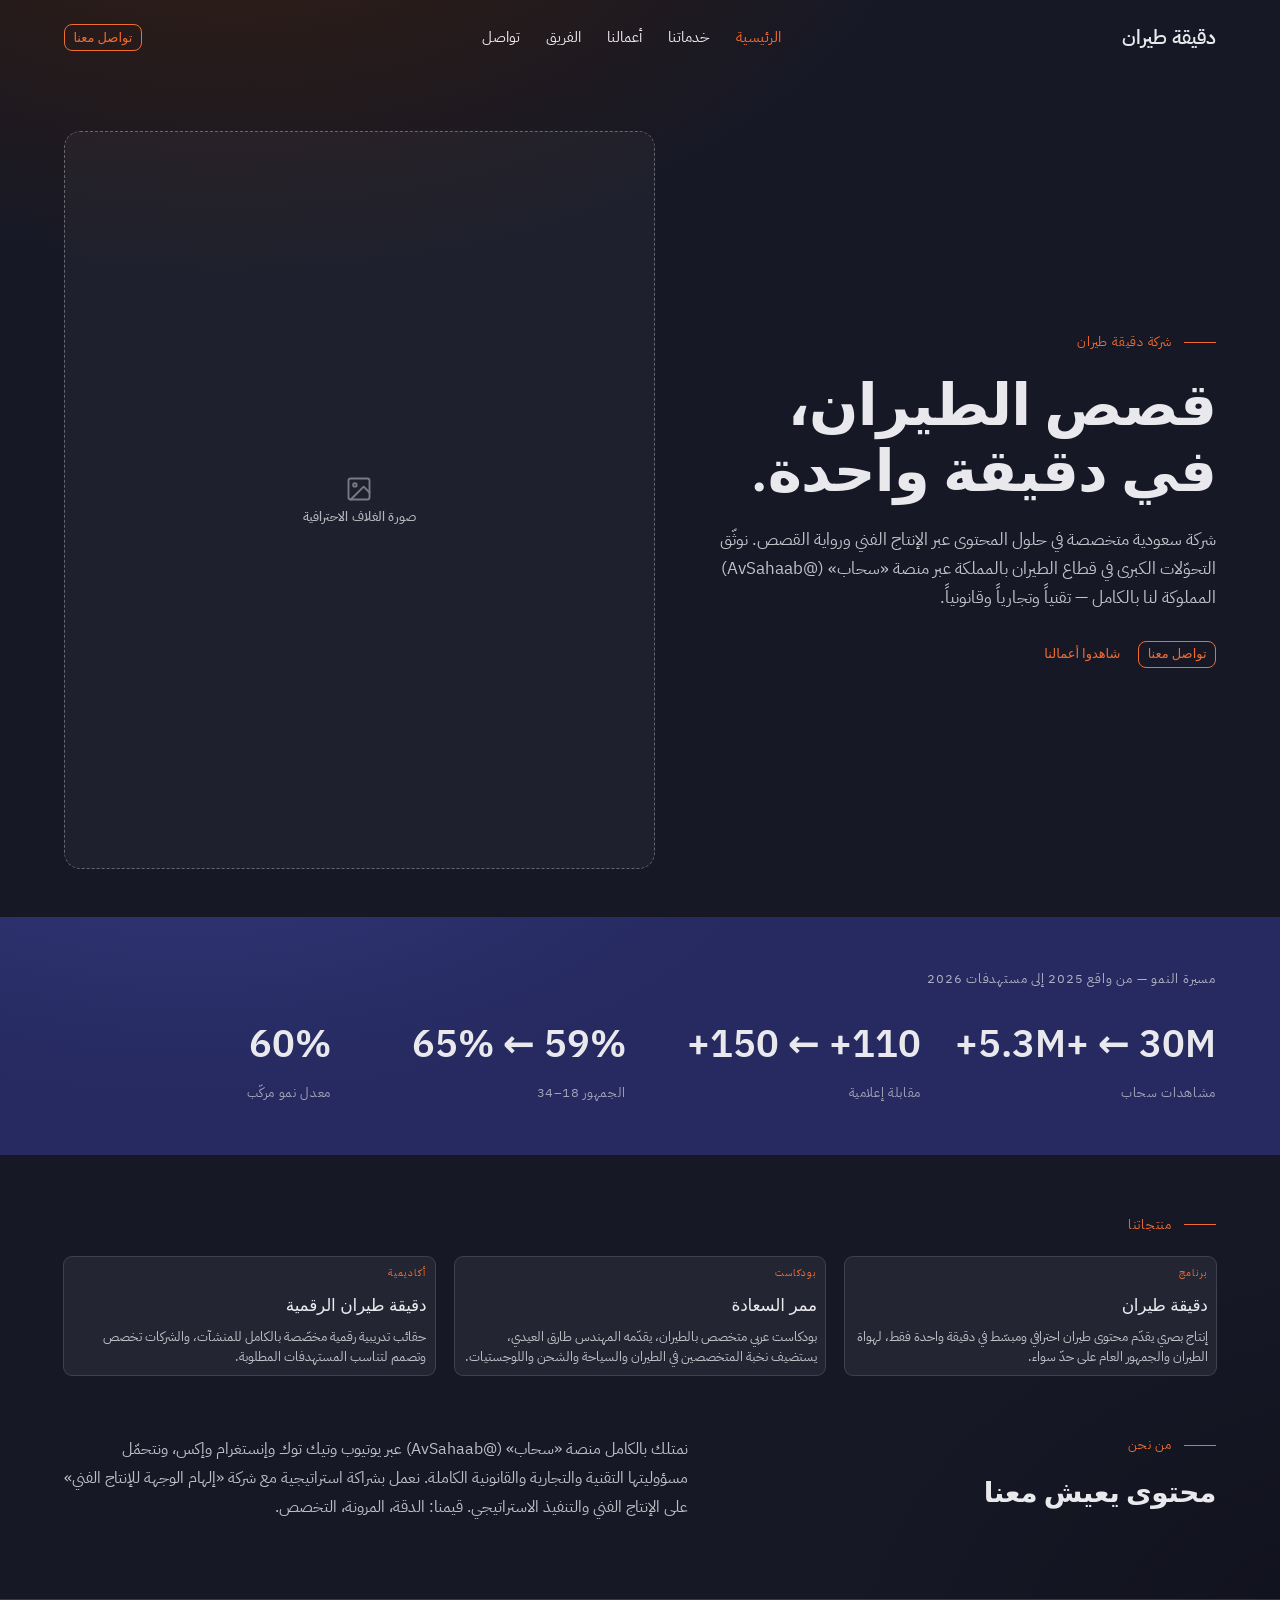
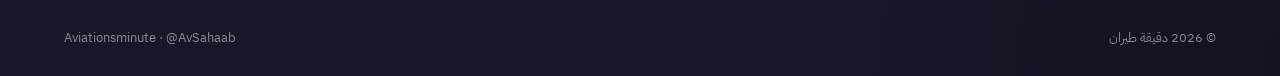
==== commit b3c7db73: "fix bg and some uiux eits" ====
--- a/Aviation Minute - Home.html
+++ b/Aviation Minute - Home.html
@@ -384,7 +384,7 @@
   </script>
 
   <script type="__bundler/template">
-"<!DOCTYPE html>\n<html><head>\n<meta charset=\"utf-8\">\n<meta name=\"viewport\" content=\"width=device-width, initial-scale=1\">\n<script src=\"8a9e8390-fad5-4714-ba20-8f9199f37771\"><\u002Fscript>\n\n<\u002Fhead>\n<body>\n<x-dc>\n<helmet>\n<meta charset=\"utf-8\">\n<meta name=\"viewport\" content=\"width=device-width, initial-scale=1\">\n<title>دقيقة طيران<\u002Ftitle>\n<style>/* Nocturne — design-system tokens and component classes. This file is the source of truth for the system's look; retune it here and see readme.md. */\n/* cyrillic-ext */\n@font-face {\n  font-family: 'Inter';\n  font-style: normal;\n  font-weight: 400;\n  font-display: swap;\n  src: url(\"1be5bfc4-ac66-4d96-bac1-2e6436f0ee75\") format('woff2');\n  unicode-range: U+0460-052F, U+1C80-1C8A, U+20B4, U+2DE0-2DFF, U+A640-A69F, U+FE2E-FE2F;\n}\n/* cyrillic */\n@font-face {\n  font-family: 'Inter';\n  font-style: normal;\n  font-weight: 400;\n  font-display: swap;\n  src: url(\"7bf3ed15-0985-4464-8bdf-8305d877685e\") format('woff2');\n  unicode-range: U+0301, U+0400-045F, U+0490-0491, U+04B0-04B1, U+2116;\n}\n/* greek-ext */\n@font-face {\n  font-family: 'Inter';\n  font-style: normal;\n  font-weight: 400;\n  font-display: swap;\n  src: url(\"6fbfd81c-5071-4b18-acd8-b5dc191e8fe5\") format('woff2');\n  unicode-range: U+1F00-1FFF;\n}\n/* greek */\n@font-face {\n  font-family: 'Inter';\n  font-style: normal;\n  font-weight: 400;\n  font-display: swap;\n  src: url(\"e220ca95-676a-41d5-9362-3547d99a4f9a\") format('woff2');\n  unicode-range: U+0370-0377, U+037A-037F, U+0384-038A, U+038C, U+038E-03A1, U+03A3-03FF;\n}\n/* vietnamese */\n@font-face {\n  font-family: 'Inter';\n  font-style: normal;\n  font-weight: 400;\n  font-display: swap;\n  src: url(\"cf02c1b1-7e2f-4aa0-a90d-9edf2ebd48f2\") format('woff2');\n  unicode-range: U+0102-0103, U+0110-0111, U+0128-0129, U+0168-0169, U+01A0-01A1, U+01AF-01B0, U+0300-0301, U+0303-0304, U+0308-0309, U+0323, U+0329, U+1EA0-1EF9, U+20AB;\n}\n/* latin-ext */\n@font-face {\n  font-family: 'Inter';\n  font-style: normal;\n  font-weight: 400;\n  font-display: swap;\n  src: url(\"d2ae0839-c829-47b4-884c-ed5bc11ab3d4\") format('woff2');\n  unicode-range: U+0100-02BA, U+02BD-02C5, U+02C7-02CC, U+02CE-02D7, U+02DD-02FF, U+0304, U+0308, U+0329, U+1D00-1DBF, U+1E00-1E9F, U+1EF2-1EFF, U+2020, U+20A0-20AB, U+20AD-20C0, U+2113, U+2C60-2C7F, U+A720-A7FF;\n}\n/* latin */\n@font-face {\n  font-family: 'Inter';\n  font-style: normal;\n  font-weight: 400;\n  font-display: swap;\n  src: url(\"50e8bdf8-4e9d-4b57-af64-2721dc857fbb\") format('woff2');\n  unicode-range: U+0000-00FF, U+0131, U+0152-0153, U+02BB-02BC, U+02C6, U+02DA, U+02DC, U+0304, U+0308, U+0329, U+2000-206F, U+20AC, U+2122, U+2191, U+2193, U+2212, U+2215, U+FEFF, U+FFFD;\n}\n/* cyrillic-ext */\n@font-face {\n  font-family: 'Inter';\n  font-style: normal;\n  font-weight: 500;\n  font-display: swap;\n  src: url(\"1be5bfc4-ac66-4d96-bac1-2e6436f0ee75\") format('woff2');\n  unicode-range: U+0460-052F, U+1C80-1C8A, U+20B4, U+2DE0-2DFF, U+A640-A69F, U+FE2E-FE2F;\n}\n/* cyrillic */\n@font-face {\n  font-family: 'Inter';\n  font-style: normal;\n  font-weight: 500;\n  font-display: swap;\n  src: url(\"7bf3ed15-0985-4464-8bdf-8305d877685e\") format('woff2');\n  unicode-range: U+0301, U+0400-045F, U+0490-0491, U+04B0-04B1, U+2116;\n}\n/* greek-ext */\n@font-face {\n  font-family: 'Inter';\n  font-style: normal;\n  font-weight: 500;\n  font-display: swap;\n  src: url(\"6fbfd81c-5071-4b18-acd8-b5dc191e8fe5\") format('woff2');\n  unicode-range: U+1F00-1FFF;\n}\n/* greek */\n@font-face {\n  font-family: 'Inter';\n  font-style: normal;\n  font-weight: 500;\n  font-display: swap;\n  src: url(\"e220ca95-676a-41d5-9362-3547d99a4f9a\") format('woff2');\n  unicode-range: U+0370-0377, U+037A-037F, U+0384-038A, U+038C, U+038E-03A1, U+03A3-03FF;\n}\n/* vietnamese */\n@font-face {\n  font-family: 'Inter';\n  font-style: normal;\n  font-weight: 500;\n  font-display: swap;\n  src: url(\"cf02c1b1-7e2f-4aa0-a90d-9edf2ebd48f2\") format('woff2');\n  unicode-range: U+0102-0103, U+0110-0111, U+0128-0129, U+0168-0169, U+01A0-01A1, U+01AF-01B0, U+0300-0301, U+0303-0304, U+0308-0309, U+0323, U+0329, U+1EA0-1EF9, U+20AB;\n}\n/* latin-ext */\n@font-face {\n  font-family: 'Inter';\n  font-style: normal;\n  font-weight: 500;\n  font-display: swap;\n  src: url(\"d2ae0839-c829-47b4-884c-ed5bc11ab3d4\") format('woff2');\n  unicode-range: U+0100-02BA, U+02BD-02C5, U+02C7-02CC, U+02CE-02D7, U+02DD-02FF, U+0304, U+0308, U+0329, U+1D00-1DBF, U+1E00-1E9F, U+1EF2-1EFF, U+2020, U+20A0-20AB, U+20AD-20C0, U+2113, U+2C60-2C7F, U+A720-A7FF;\n}\n/* latin */\n@font-face {\n  font-family: 'Inter';\n  font-style: normal;\n  font-weight: 500;\n  font-display: swap;\n  src: url(\"50e8bdf8-4e9d-4b57-af64-2721dc857fbb\") format('woff2');\n  unicode-range: U+0000-00FF, U+0131, U+0152-0153, U+02BB-02BC, U+02C6, U+02DA, U+02DC, U+0304, U+0308, U+0329, U+2000-206F, U+20AC, U+2122, U+2191, U+2193, U+2212, U+2215, U+FEFF, U+FFFD;\n}\n/* cyrillic-ext */\n@font-face {\n  font-family: 'Inter';\n  font-style: normal;\n  font-weight: 600;\n  font-display: swap;\n  src: url(\"1be5bfc4-ac66-4d96-bac1-2e6436f0ee75\") format('woff2');\n  unicode-range: U+0460-052F, U+1C80-1C8A, U+20B4, U+2DE0-2DFF, U+A640-A69F, U+FE2E-FE2F;\n}\n/* cyrillic */\n@font-face {\n  font-family: 'Inter';\n  font-style: normal;\n  font-weight: 600;\n  font-display: swap;\n  src: url(\"7bf3ed15-0985-4464-8bdf-8305d877685e\") format('woff2');\n  unicode-range: U+0301, U+0400-045F, U+0490-0491, U+04B0-04B1, U+2116;\n}\n/* greek-ext */\n@font-face {\n  font-family: 'Inter';\n  font-style: normal;\n  font-weight: 600;\n  font-display: swap;\n  src: url(\"6fbfd81c-5071-4b18-acd8-b5dc191e8fe5\") format('woff2');\n  unicode-range: U+1F00-1FFF;\n}\n/* greek */\n@font-face {\n  font-family: 'Inter';\n  font-style: normal;\n  font-weight: 600;\n  font-display: swap;\n  src: url(\"e220ca95-676a-41d5-9362-3547d99a4f9a\") format('woff2');\n  unicode-range: U+0370-0377, U+037A-037F, U+0384-038A, U+038C, U+038E-03A1, U+03A3-03FF;\n}\n/* vietnamese */\n@font-face {\n  font-family: 'Inter';\n  font-style: normal;\n  font-weight: 600;\n  font-display: swap;\n  src: url(\"cf02c1b1-7e2f-4aa0-a90d-9edf2ebd48f2\") format('woff2');\n  unicode-range: U+0102-0103, U+0110-0111, U+0128-0129, U+0168-0169, U+01A0-01A1, U+01AF-01B0, U+0300-0301, U+0303-0304, U+0308-0309, U+0323, U+0329, U+1EA0-1EF9, U+20AB;\n}\n/* latin-ext */\n@font-face {\n  font-family: 'Inter';\n  font-style: normal;\n  font-weight: 600;\n  font-display: swap;\n  src: url(\"d2ae0839-c829-47b4-884c-ed5bc11ab3d4\") format('woff2');\n  unicode-range: U+0100-02BA, U+02BD-02C5, U+02C7-02CC, U+02CE-02D7, U+02DD-02FF, U+0304, U+0308, U+0329, U+1D00-1DBF, U+1E00-1E9F, U+1EF2-1EFF, U+2020, U+20A0-20AB, U+20AD-20C0, U+2113, U+2C60-2C7F, U+A720-A7FF;\n}\n/* latin */\n@font-face {\n  font-family: 'Inter';\n  font-style: normal;\n  font-weight: 600;\n  font-display: swap;\n  src: url(\"50e8bdf8-4e9d-4b57-af64-2721dc857fbb\") format('woff2');\n  unicode-range: U+0000-00FF, U+0131, U+0152-0153, U+02BB-02BC, U+02C6, U+02DA, U+02DC, U+0304, U+0308, U+0329, U+2000-206F, U+20AC, U+2122, U+2191, U+2193, U+2212, U+2215, U+FEFF, U+FFFD;\n}\n/* cyrillic-ext */\n@font-face {\n  font-family: 'Inter';\n  font-style: normal;\n  font-weight: 700;\n  font-display: swap;\n  src: url(\"1be5bfc4-ac66-4d96-bac1-2e6436f0ee75\") format('woff2');\n  unicode-range: U+0460-052F, U+1C80-1C8A, U+20B4, U+2DE0-2DFF, U+A640-A69F, U+FE2E-FE2F;\n}\n/* cyrillic */\n@font-face {\n  font-family: 'Inter';\n  font-style: normal;\n  font-weight: 700;\n  font-display: swap;\n  src: url(\"7bf3ed15-0985-4464-8bdf-8305d877685e\") format('woff2');\n  unicode-range: U+0301, U+0400-045F, U+0490-0491, U+04B0-04B1, U+2116;\n}\n/* greek-ext */\n@font-face {\n  font-family: 'Inter';\n  font-style: normal;\n  font-weight: 700;\n  font-display: swap;\n  src: url(\"6fbfd81c-5071-4b18-acd8-b5dc191e8fe5\") format('woff2');\n  unicode-range: U+1F00-1FFF;\n}\n/* greek */\n@font-face {\n  font-family: 'Inter';\n  font-style: normal;\n  font-weight: 700;\n  font-display: swap;\n  src: url(\"e220ca95-676a-41d5-9362-3547d99a4f9a\") format('woff2');\n  unicode-range: U+0370-0377, U+037A-037F, U+0384-038A, U+038C, U+038E-03A1, U+03A3-03FF;\n}\n/* vietnamese */\n@font-face {\n  font-family: 'Inter';\n  font-style: normal;\n  font-weight: 700;\n  font-display: swap;\n  src: url(\"cf02c1b1-7e2f-4aa0-a90d-9edf2ebd48f2\") format('woff2');\n  unicode-range: U+0102-0103, U+0110-0111, U+0128-0129, U+0168-0169, U+01A0-01A1, U+01AF-01B0, U+0300-0301, U+0303-0304, U+0308-0309, U+0323, U+0329, U+1EA0-1EF9, U+20AB;\n}\n/* latin-ext */\n@font-face {\n  font-family: 'Inter';\n  font-style: normal;\n  font-weight: 700;\n  font-display: swap;\n  src: url(\"d2ae0839-c829-47b4-884c-ed5bc11ab3d4\") format('woff2');\n  unicode-range: U+0100-02BA, U+02BD-02C5, U+02C7-02CC, U+02CE-02D7, U+02DD-02FF, U+0304, U+0308, U+0329, U+1D00-1DBF, U+1E00-1E9F, U+1EF2-1EFF, U+2020, U+20A0-20AB, U+20AD-20C0, U+2113, U+2C60-2C7F, U+A720-A7FF;\n}\n/* latin */\n@font-face {\n  font-family: 'Inter';\n  font-style: normal;\n  font-weight: 700;\n  font-display: swap;\n  src: url(\"50e8bdf8-4e9d-4b57-af64-2721dc857fbb\") format('woff2');\n  unicode-range: U+0000-00FF, U+0131, U+0152-0153, U+02BB-02BC, U+02C6, U+02DA, U+02DC, U+0304, U+0308, U+0329, U+2000-206F, U+20AC, U+2122, U+2191, U+2193, U+2212, U+2215, U+FEFF, U+FFFD;\n}\n\n\n:root {\n  --color-bg: #161826;\n  --color-surface: #232532;\n  --color-text: #e9e9ed;\n  --color-accent: #9184d9; /* review round 7 (Barron): the accent moves to\n     the product's blurple — OKLCH hue 289.2, the hue of the app's own Pro\n     accent (#9a8fe0, --om-accent-pro) — at the same lightness the steel\n     accent held (L 0.660, so the documented ratios survive) and chroma\n     in the product blurple's own range (its token sits at C 0.118; the\n     accent takes 0.125, from the old steel's 0.030):\n     the accent now reads as an accent rather than another neutral. */\n  --color-accent-2: #a7a1db; /* the machine-derived stand-in follows: same\n     hue, same L 0.734, chroma at the same 2:3 proportion it held */\n  --color-divider: color-mix(in srgb, #e9e9ed 16%, transparent);\n\n  /* Tonal ramps — generated in OKLCH on one shared lightness scale, so the\n     same step of any role matches the others in visual value. */\n  --color-neutral-100: #f3f5fe;\n  --color-neutral-200: #e4e7f5;\n  --color-neutral-300: #cfd3e5;\n  --color-neutral-400: #b2b6ca;\n  --color-neutral-500: #9397ab;\n  --color-neutral-600: #75798c;\n  --color-neutral-700: #595d6c;\n  --color-neutral-800: #3f424d;\n  --color-neutral-900: #292b31;\n\n  --color-accent-100: #f5f4ff;\n  --color-accent-200: #e7e5fe;\n  --color-accent-300: #d2cefd;\n  --color-accent-400: #b5abfc;\n  --color-accent-500: #968ae0;\n  --color-accent-600: #796cbf;\n  --color-accent-700: #5d5294;\n  --color-accent-800: #423a6a;\n  --color-accent-900: #2b2741;\n\n  --color-accent-2-100: #f5f4ff;\n  --color-accent-2-200: #e7e5fe;\n  --color-accent-2-300: #d2cefd;\n  --color-accent-2-400: #b5afe8;\n  --color-accent-2-500: #9690c9;\n  --color-accent-2-600: #7972a9;\n  --color-accent-2-700: #5c5783;\n  --color-accent-2-800: #423e5d;\n  --color-accent-2-900: #2b293a;\n\n  /* Deck section-divider ground — review round 3: saturation as presence.\n     Dividers take a saturated deep indigo (hue 277, the neutral ramp's own\n     family; C 0.094 — written when the accent held C 0.030, before the\n     round-7 blurple raised it past the ground's) with a lighter bloom and\n     a ghost tint of the same hue, while the slide grounds stay\n     desaturated. Deck-scale fills only — not interface colors. */\n  --color-section: #262a60;\n  --color-section-glow: #353b80;\n  --color-section-ghost: #4c5397;\n\n  --font-heading: \"Inter\", system-ui, sans-serif;\n  --font-heading-weight: 500;\n  --font-body: \"Inter\", system-ui, sans-serif;\n\n  --space-1: 2.8px;\n  --space-2: 5.6px;\n  --space-3: 8.4px;\n  --space-4: 11.2px;\n  --space-6: 16.8px;\n  --space-8: 22.4px;\n\n  --radius-sm: 4px;\n  --radius-md: 8px;\n  --radius-lg: 14px;\n\n  /* Elevation — derived from the ground: soft ink-tinted shadows on a\n     light theme, a hairline edge + ambient darkness on a dark one. */\n  --shadow-sm: 0 0 0 1px #3f424d;\n  --shadow-md: 0 0 0 1px #595d6c, 0 6px 18px rgba(0,0,0,0.55);\n  --shadow-lg: 0 0 0 1px #9397ab, 0 16px 40px rgba(0,0,0,0.65);\n}\n\nbody {\n  background: var(--color-bg);\n  color: var(--color-text);\n  font-family: var(--font-body);\n}\nh1, h2, h3, h4 { font-family: var(--font-heading); font-weight: var(--font-heading-weight); }\n\n.lighten{mix-blend-mode:lighten;background-color:transparent}\n\n/* ══════════════════════════════════════════════════════════════════════════\n   Components — built with the tokens above. Plain CSS\n   on plain HTML: no JavaScript, no build step. Each class is documented in\n   readme.md and demonstrated in foundations/ and components/.\n   ══════════════════════════════════════════════════════════════════════ */\n\n*, *::before, *::after { box-sizing: border-box; }\nbody { margin: 0; font-size: 15px; line-height: 1.55; font-weight: 400; }\nh1, h2, h3, h4, h5, h6 {\n  font-family: var(--font-heading); font-weight: var(--font-heading-weight);\n  line-height: 1.12; letter-spacing: -0.015em; margin: 0 0 var(--space-2);\n}\nh1 { font-size: 42px; }\nh2 { font-size: 32px; }\nh3 { font-size: 25px; }\nh4 { font-size: 20px; }\nh5 { font-size: 16px; }\nh6 { font-size: 13px; }\nh6 { letter-spacing: 0.08em; text-transform: uppercase; }\np { margin: 0 0 var(--space-3); }\na { color: var(--color-accent); text-underline-offset: 3px; }\nimg { display: block; max-width: 100%; }\nfigure { margin: 0; }\nfigcaption {\n  font-size: 11px; margin-top: var(--space-1);\n  color: color-mix(in srgb, var(--color-text) 55%, transparent);\n}\n.text-muted { color: color-mix(in srgb, var(--color-text) 55%, transparent); }\n:focus { outline: none; }\n:focus-visible { outline: 2px solid var(--color-accent); outline-offset: 2px; }\n::selection { background: color-mix(in srgb, var(--color-accent) 30%, transparent); }\n\n/* — rules — */\n/* Rules fade to transparent at both ends instead of stopping cleanly — a\n   Nocturne signature. The ramp is 48px an end (one deck baseline unit),\n   painted from the same divider token. Freestanding rules fade; box\n   outlines, in-control separators, and short accent marks stay solid. */\n.hr {\n  height: 1px; border: 0; margin: var(--space-4) 0;\n  background: linear-gradient(to right,\n    transparent, var(--color-divider) 48px,\n    var(--color-divider) calc(100% - 48px), transparent);\n}\n\n/* — buttons — */\n.btn {\n  display: inline-flex; align-items: center; justify-content: center; gap: 6px;\n  cursor: pointer; text-decoration: none;\n  font-family: var(--font-heading); font-weight: var(--font-heading-weight);\n  font-size: 13px; line-height: 1.2; color: var(--color-text);\n  background: transparent; border: 1px solid transparent;\n  padding: calc(var(--space-2) * 0.85) var(--space-3);\n  border-radius: var(--radius-md);\n}\n.btn svg { display: block; }\n.btn:disabled { opacity: 0.45; cursor: not-allowed; }\n.btn-primary { color: var(--color-accent); border-color: var(--color-accent); }\n.btn-primary:hover { background: color-mix(in srgb, var(--color-accent) 12%, transparent); }\n.btn-primary:active { background: color-mix(in srgb, var(--color-accent) 22%, transparent); }\n.btn-secondary { border-color: var(--color-divider); }\n.btn-secondary:hover { background: color-mix(in srgb, var(--color-text) 7%, transparent); }\n.btn-secondary:active { background: color-mix(in srgb, var(--color-text) 14%, transparent); }\n.btn-ghost { color: var(--color-accent); padding-inline: var(--space-1); }\n.btn-ghost:hover { background: color-mix(in srgb, var(--color-accent) 10%, transparent); }\n.btn-ghost:active { background: color-mix(in srgb, var(--color-accent) 18%, transparent); }\n.btn-icon { width: 34px; height: 34px; padding: 0; }\n.btn-block { width: 100%; margin-top: var(--space-2); }\n\n/* — forms — */\n.field > label {\n  display: block; font-size: 12px; margin-bottom: 5px;\n  color: color-mix(in srgb, var(--color-text) 70%, transparent);\n}\n.input {\n  width: 100%; min-height: 36px; padding: 6px 10px; font: inherit;\n  font-size: 14px; color: var(--color-text); caret-color: var(--color-accent);\n  background: var(--color-surface);\n  border: 1px solid var(--color-divider); border-radius: var(--radius-md);\n}\n.input:hover { border-color: color-mix(in srgb, var(--color-text) 45%, transparent); }\n.input:focus-visible { border-color: var(--color-accent); outline-offset: 0; }\ntextarea.input { min-height: 90px; resize: vertical; }\n.radio { display: inline-flex; align-items: center; gap: 8px; cursor: pointer; font-size: 14px; }\n.radio input, .seg-opt input {\n  position: absolute; opacity: 0; width: 0; height: 0; pointer-events: none;\n}\n.radio .dot {\n  width: 16px; height: 16px; flex: none; border-radius: 50%;\n  border: 1.5px solid var(--color-divider);\n}\n.radio:hover .dot { border-color: var(--color-accent); }\n.radio input:checked + .dot {\n  border-color: var(--color-accent); background: var(--color-accent);\n  box-shadow: inset 0 0 0 4px var(--color-bg);\n}\n.radio input:focus-visible + .dot { outline: 2px solid var(--color-accent); outline-offset: 2px; }\n.seg {\n  display: inline-flex; overflow: hidden;\n  border: 1px solid var(--color-divider); border-radius: var(--radius-md);\n}\n.seg-opt {\n  display: inline-flex; align-items: center; gap: 6px;\n  padding: 7px 12px; font-size: 13px; cursor: pointer;\n}\n.seg-opt + .seg-opt { border-left: 1px solid var(--color-divider); }\n.seg-opt:has(input:checked) { color: var(--color-accent); box-shadow: inset 0 0 0 1px var(--color-accent); }\n.seg-opt:not(:has(input:checked)):hover { background: color-mix(in srgb, var(--color-text) 7%, transparent); }\n.seg-opt:has(input:focus-visible) { outline: 2px solid var(--color-accent); outline-offset: -2px; }\n\n/* — cards — */\n.card {\n  display: flex; flex-direction: column; gap: var(--space-2);\n  padding: var(--space-3); border-radius: var(--radius-md); background: var(--color-surface);\n}\n.card-kicker { font-size: 10px; letter-spacing: 0.1em; text-transform: uppercase; color: var(--color-accent); }\n.card-title {\n  font-family: var(--font-heading); font-weight: var(--font-heading-weight);\n  font-size: 17px; line-height: 1.2;\n}\n.card-body { margin: 0; font-size: 13px; opacity: 0.8; flex: 1; }\n.card-meta {\n  display: flex; align-items: center; gap: 6px; font-size: 11px;\n  color: color-mix(in srgb, var(--color-text) 50%, transparent);\n}\n.elev-sm { box-shadow: var(--shadow-sm); }\n.elev-md { box-shadow: var(--shadow-md); }\n.elev-lg { box-shadow: var(--shadow-lg); }\n\n/* — tags — */\n.tag {\n  display: inline-flex; align-items: center; font-size: 11px;\n  letter-spacing: 0.02em; padding: 3px 10px;\n  border-radius: calc(var(--radius-md) * 0.75);\n}\n.tag-accent { background: var(--color-accent-800); color: var(--color-accent-100); }\n.tag-accent-2 { background: var(--color-accent-2-800); color: var(--color-accent-2-100); }\n.tag-neutral { background: var(--color-neutral-800); color: var(--color-neutral-100); }\n.tag-outline { border: 1px solid var(--color-accent); color: var(--color-accent); }\n\n/* — navigation — */\n.nav {\n  display: flex; align-items: center; gap: var(--space-4);\n  padding: var(--space-3) var(--space-4);\n  border-bottom: none;\n}\n.nav-brand {\n  font-family: var(--font-heading); font-weight: var(--font-heading-weight);\n  font-size: 18px; margin-right: auto;\n}\n.nav a { color: inherit; text-decoration: none; font-size: 14px; }\n.nav a:hover, .nav a[aria-current='page'] { color: var(--color-accent); }\n\n/* — tables — */\n.table { width: 100%; border-collapse: collapse; font-size: 14px; }\n.table th {\n  text-align: left; font-size: 11px; letter-spacing: 0.08em; text-transform: uppercase;\n  color: color-mix(in srgb, var(--color-text) 60%, transparent);\n  padding: var(--space-2); border-bottom: 1px solid transparent; /* keeps layout; the row paints the fading rule */\n}\n.table td {\n  padding: var(--space-2);\n  border-bottom: 1px solid transparent;\n}\n/* Row rules as row-level strips so the end-fade spans the row, not each cell. */\n.table thead tr {\n  background: linear-gradient(to right,\n    transparent, var(--color-divider) 48px,\n    var(--color-divider) calc(100% - 48px), transparent) no-repeat bottom / 100% 1px;\n}\n.table tbody tr {\n  background: linear-gradient(to right,\n    transparent, color-mix(in srgb, var(--color-text) 8%, transparent) 48px,\n    color-mix(in srgb, var(--color-text) 8%, transparent) calc(100% - 48px), transparent) no-repeat bottom / 100% 1px;\n}\n.table tbody tr:hover {\n  /* the hover tint layers over the row rule, which keeps painting */\n  background:\n    linear-gradient(color-mix(in srgb, var(--color-text) 4%, transparent),\n                    color-mix(in srgb, var(--color-text) 4%, transparent)) no-repeat 0 0 / 100% 100%,\n    linear-gradient(to right,\n      transparent, color-mix(in srgb, var(--color-text) 8%, transparent) 48px,\n      color-mix(in srgb, var(--color-text) 8%, transparent) calc(100% - 48px), transparent) no-repeat bottom / 100% 1px;\n}\n\n/* — dialog — */\n.dialog-backdrop {\n  position: fixed; inset: 0; display: grid; place-items: center;\n  padding: var(--space-4);\n  background: color-mix(in srgb, var(--color-neutral-900) 50%, transparent);\n}\n.dialog {\n  width: min(440px, 100%); display: flex; flex-direction: column; gap: var(--space-3);\n  padding: var(--space-4); border-radius: var(--radius-lg);\n  background: var(--color-surface); box-shadow: var(--shadow-lg);\n}\n.dialog-title {\n  font-family: var(--font-heading); font-weight: var(--font-heading-weight);\n  font-size: 20px;\n}\n.dialog-body { font-size: 14px; opacity: 0.85; }\n.dialog-actions { display: flex; justify-content: flex-end; gap: var(--space-2); margin-top: var(--space-2); }\n\n<\u002Fstyle>\n<script src=\"320d2be3-b2a0-446f-ab77-43777f49445c\"><\u002Fscript>\n<style>/* arabic */\n@font-face {\n  font-family: 'IBM Plex Sans Arabic';\n  font-style: normal;\n  font-weight: 400;\n  font-display: swap;\n  src: url(\"41236999-48ff-4852-8349-879790e40886\") format('woff2');\n  unicode-range: U+0600-06FF, U+0750-077F, U+0870-088E, U+0890-0891, U+0897-08E1, U+08E3-08FF, U+200C-200E, U+2010-2011, U+204F, U+2E41, U+FB50-FDFF, U+FE70-FE74, U+FE76-FEFC, U+102E0-102FB, U+10E60-10E7E, U+10EC2-10EC4, U+10EFC-10EFF, U+1EE00-1EE03, U+1EE05-1EE1F, U+1EE21-1EE22, U+1EE24, U+1EE27, U+1EE29-1EE32, U+1EE34-1EE37, U+1EE39, U+1EE3B, U+1EE42, U+1EE47, U+1EE49, U+1EE4B, U+1EE4D-1EE4F, U+1EE51-1EE52, U+1EE54, U+1EE57, U+1EE59, U+1EE5B, U+1EE5D, U+1EE5F, U+1EE61-1EE62, U+1EE64, U+1EE67-1EE6A, U+1EE6C-1EE72, U+1EE74-1EE77, U+1EE79-1EE7C, U+1EE7E, U+1EE80-1EE89, U+1EE8B-1EE9B, U+1EEA1-1EEA3, U+1EEA5-1EEA9, U+1EEAB-1EEBB, U+1EEF0-1EEF1;\n}\n/* cyrillic-ext */\n@font-face {\n  font-family: 'IBM Plex Sans Arabic';\n  font-style: normal;\n  font-weight: 400;\n  font-display: swap;\n  src: url(\"1503206c-2d99-4481-9c1b-b6f098261e7c\") format('woff2');\n  unicode-range: U+0460-052F, U+1C80-1C8A, U+20B4, U+2DE0-2DFF, U+A640-A69F, U+FE2E-FE2F;\n}\n/* latin-ext */\n@font-face {\n  font-family: 'IBM Plex Sans Arabic';\n  font-style: normal;\n  font-weight: 400;\n  font-display: swap;\n  src: url(\"c3d53a38-cba8-4c1d-abcf-d3f98f356884\") format('woff2');\n  unicode-range: U+0100-02BA, U+02BD-02C5, U+02C7-02CC, U+02CE-02D7, U+02DD-02FF, U+0304, U+0308, U+0329, U+1D00-1DBF, U+1E00-1E9F, U+1EF2-1EFF, U+2020, U+20A0-20AB, U+20AD-20C0, U+2113, U+2C60-2C7F, U+A720-A7FF;\n}\n/* latin */\n@font-face {\n  font-family: 'IBM Plex Sans Arabic';\n  font-style: normal;\n  font-weight: 400;\n  font-display: swap;\n  src: url(\"3338ab1c-4bd6-431f-86f9-7ef6bc22d6a5\") format('woff2');\n  unicode-range: U+0000-00FF, U+0131, U+0152-0153, U+02BB-02BC, U+02C6, U+02DA, U+02DC, U+0304, U+0308, U+0329, U+2000-206F, U+20AC, U+2122, U+2191, U+2193, U+2212, U+2215, U+FEFF, U+FFFD;\n}\n/* arabic */\n@font-face {\n  font-family: 'IBM Plex Sans Arabic';\n  font-style: normal;\n  font-weight: 500;\n  font-display: swap;\n  src: url(\"adafca2c-4f2c-48e3-ab56-5ba713aa2446\") format('woff2');\n  unicode-range: U+0600-06FF, U+0750-077F, U+0870-088E, U+0890-0891, U+0897-08E1, U+08E3-08FF, U+200C-200E, U+2010-2011, U+204F, U+2E41, U+FB50-FDFF, U+FE70-FE74, U+FE76-FEFC, U+102E0-102FB, U+10E60-10E7E, U+10EC2-10EC4, U+10EFC-10EFF, U+1EE00-1EE03, U+1EE05-1EE1F, U+1EE21-1EE22, U+1EE24, U+1EE27, U+1EE29-1EE32, U+1EE34-1EE37, U+1EE39, U+1EE3B, U+1EE42, U+1EE47, U+1EE49, U+1EE4B, U+1EE4D-1EE4F, U+1EE51-1EE52, U+1EE54, U+1EE57, U+1EE59, U+1EE5B, U+1EE5D, U+1EE5F, U+1EE61-1EE62, U+1EE64, U+1EE67-1EE6A, U+1EE6C-1EE72, U+1EE74-1EE77, U+1EE79-1EE7C, U+1EE7E, U+1EE80-1EE89, U+1EE8B-1EE9B, U+1EEA1-1EEA3, U+1EEA5-1EEA9, U+1EEAB-1EEBB, U+1EEF0-1EEF1;\n}\n/* cyrillic-ext */\n@font-face {\n  font-family: 'IBM Plex Sans Arabic';\n  font-style: normal;\n  font-weight: 500;\n  font-display: swap;\n  src: url(\"02cad97b-fd29-467d-a03c-c3f6dc888c78\") format('woff2');\n  unicode-range: U+0460-052F, U+1C80-1C8A, U+20B4, U+2DE0-2DFF, U+A640-A69F, U+FE2E-FE2F;\n}\n/* latin-ext */\n@font-face {\n  font-family: 'IBM Plex Sans Arabic';\n  font-style: normal;\n  font-weight: 500;\n  font-display: swap;\n  src: url(\"2ce250d1-4de6-4cd0-8f27-3d15f4ceed2b\") format('woff2');\n  unicode-range: U+0100-02BA, U+02BD-02C5, U+02C7-02CC, U+02CE-02D7, U+02DD-02FF, U+0304, U+0308, U+0329, U+1D00-1DBF, U+1E00-1E9F, U+1EF2-1EFF, U+2020, U+20A0-20AB, U+20AD-20C0, U+2113, U+2C60-2C7F, U+A720-A7FF;\n}\n/* latin */\n@font-face {\n  font-family: 'IBM Plex Sans Arabic';\n  font-style: normal;\n  font-weight: 500;\n  font-display: swap;\n  src: url(\"fc228878-b5a0-4372-9f5f-c87816877bc5\") format('woff2');\n  unicode-range: U+0000-00FF, U+0131, U+0152-0153, U+02BB-02BC, U+02C6, U+02DA, U+02DC, U+0304, U+0308, U+0329, U+2000-206F, U+20AC, U+2122, U+2191, U+2193, U+2212, U+2215, U+FEFF, U+FFFD;\n}\n/* arabic */\n@font-face {\n  font-family: 'IBM Plex Sans Arabic';\n  font-style: normal;\n  font-weight: 600;\n  font-display: swap;\n  src: url(\"c5684b38-54e8-4d01-b71d-29299584eeca\") format('woff2');\n  unicode-range: U+0600-06FF, U+0750-077F, U+0870-088E, U+0890-0891, U+0897-08E1, U+08E3-08FF, U+200C-200E, U+2010-2011, U+204F, U+2E41, U+FB50-FDFF, U+FE70-FE74, U+FE76-FEFC, U+102E0-102FB, U+10E60-10E7E, U+10EC2-10EC4, U+10EFC-10EFF, U+1EE00-1EE03, U+1EE05-1EE1F, U+1EE21-1EE22, U+1EE24, U+1EE27, U+1EE29-1EE32, U+1EE34-1EE37, U+1EE39, U+1EE3B, U+1EE42, U+1EE47, U+1EE49, U+1EE4B, U+1EE4D-1EE4F, U+1EE51-1EE52, U+1EE54, U+1EE57, U+1EE59, U+1EE5B, U+1EE5D, U+1EE5F, U+1EE61-1EE62, U+1EE64, U+1EE67-1EE6A, U+1EE6C-1EE72, U+1EE74-1EE77, U+1EE79-1EE7C, U+1EE7E, U+1EE80-1EE89, U+1EE8B-1EE9B, U+1EEA1-1EEA3, U+1EEA5-1EEA9, U+1EEAB-1EEBB, U+1EEF0-1EEF1;\n}\n/* cyrillic-ext */\n@font-face {\n  font-family: 'IBM Plex Sans Arabic';\n  font-style: normal;\n  font-weight: 600;\n  font-display: swap;\n  src: url(\"f6285589-2ca6-40aa-8c83-ff24bfafd33a\") format('woff2');\n  unicode-range: U+0460-052F, U+1C80-1C8A, U+20B4, U+2DE0-2DFF, U+A640-A69F, U+FE2E-FE2F;\n}\n/* latin-ext */\n@font-face {\n  font-family: 'IBM Plex Sans Arabic';\n  font-style: normal;\n  font-weight: 600;\n  font-display: swap;\n  src: url(\"c40e449b-3cf5-4568-9ebb-178336a62f22\") format('woff2');\n  unicode-range: U+0100-02BA, U+02BD-02C5, U+02C7-02CC, U+02CE-02D7, U+02DD-02FF, U+0304, U+0308, U+0329, U+1D00-1DBF, U+1E00-1E9F, U+1EF2-1EFF, U+2020, U+20A0-20AB, U+20AD-20C0, U+2113, U+2C60-2C7F, U+A720-A7FF;\n}\n/* latin */\n@font-face {\n  font-family: 'IBM Plex Sans Arabic';\n  font-style: normal;\n  font-weight: 600;\n  font-display: swap;\n  src: url(\"6a6a8843-c26a-43da-8b03-03ca42825375\") format('woff2');\n  unicode-range: U+0000-00FF, U+0131, U+0152-0153, U+02BB-02BC, U+02C6, U+02DA, U+02DC, U+0304, U+0308, U+0329, U+2000-206F, U+20AC, U+2122, U+2191, U+2193, U+2212, U+2215, U+FEFF, U+FFFD;\n}\n/* arabic */\n@font-face {\n  font-family: 'IBM Plex Sans Arabic';\n  font-style: normal;\n  font-weight: 700;\n  font-display: swap;\n  src: url(\"4262c865-9560-4ef4-9bb3-ce77f86ba865\") format('woff2');\n  unicode-range: U+0600-06FF, U+0750-077F, U+0870-088E, U+0890-0891, U+0897-08E1, U+08E3-08FF, U+200C-200E, U+2010-2011, U+204F, U+2E41, U+FB50-FDFF, U+FE70-FE74, U+FE76-FEFC, U+102E0-102FB, U+10E60-10E7E, U+10EC2-10EC4, U+10EFC-10EFF, U+1EE00-1EE03, U+1EE05-1EE1F, U+1EE21-1EE22, U+1EE24, U+1EE27, U+1EE29-1EE32, U+1EE34-1EE37, U+1EE39, U+1EE3B, U+1EE42, U+1EE47, U+1EE49, U+1EE4B, U+1EE4D-1EE4F, U+1EE51-1EE52, U+1EE54, U+1EE57, U+1EE59, U+1EE5B, U+1EE5D, U+1EE5F, U+1EE61-1EE62, U+1EE64, U+1EE67-1EE6A, U+1EE6C-1EE72, U+1EE74-1EE77, U+1EE79-1EE7C, U+1EE7E, U+1EE80-1EE89, U+1EE8B-1EE9B, U+1EEA1-1EEA3, U+1EEA5-1EEA9, U+1EEAB-1EEBB, U+1EEF0-1EEF1;\n}\n/* cyrillic-ext */\n@font-face {\n  font-family: 'IBM Plex Sans Arabic';\n  font-style: normal;\n  font-weight: 700;\n  font-display: swap;\n  src: url(\"b62c6ebb-4398-430f-9219-94ed5507c00e\") format('woff2');\n  unicode-range: U+0460-052F, U+1C80-1C8A, U+20B4, U+2DE0-2DFF, U+A640-A69F, U+FE2E-FE2F;\n}\n/* latin-ext */\n@font-face {\n  font-family: 'IBM Plex Sans Arabic';\n  font-style: normal;\n  font-weight: 700;\n  font-display: swap;\n  src: url(\"c7efb3be-7b4b-476f-a84b-80ca7f96c45b\") format('woff2');\n  unicode-range: U+0100-02BA, U+02BD-02C5, U+02C7-02CC, U+02CE-02D7, U+02DD-02FF, U+0304, U+0308, U+0329, U+1D00-1DBF, U+1E00-1E9F, U+1EF2-1EFF, U+2020, U+20A0-20AB, U+20AD-20C0, U+2113, U+2C60-2C7F, U+A720-A7FF;\n}\n/* latin */\n@font-face {\n  font-family: 'IBM Plex Sans Arabic';\n  font-style: normal;\n  font-weight: 700;\n  font-display: swap;\n  src: url(\"181954c8-157a-4927-9477-d9d2e737420c\") format('woff2');\n  unicode-range: U+0000-00FF, U+0131, U+0152-0153, U+02BB-02BC, U+02C6, U+02DA, U+02DC, U+0304, U+0308, U+0329, U+2000-206F, U+20AC, U+2122, U+2191, U+2193, U+2212, U+2215, U+FEFF, U+FFFD;\n}\n<\u002Fstyle>\n<script src=\"fd3338a7-331e-461b-9a7b-fad05c7740df\"><\u002Fscript>\n<style>\n:root{--font-ar:'IBM Plex Sans Arabic', var(--font-body);}\n:root{\n  --color-accent: #F16C30;\n  --color-accent-2: #F1935E;\n  --color-accent-100: #fdece0;\n  --color-accent-200: #fbd9c2;\n  --color-accent-300: #f7b78f;\n  --color-accent-400: #f38f57;\n  --color-accent-500: #F16C30;\n  --color-accent-600: #c9551f;\n  --color-accent-700: #9c4118;\n  --color-accent-800: #6e2e11;\n  --color-accent-900: #402008;\n  --color-accent-2-100: #fdece0;\n  --color-accent-2-200: #fbd9c2;\n  --color-accent-2-300: #f7b78f;\n  --color-accent-2-400: #f4a06d;\n  --color-accent-2-500: #F1935E;\n  --color-accent-2-600: #c97a4c;\n  --color-accent-2-700: #9c5f3a;\n  --color-accent-2-800: #6e4327;\n  --color-accent-2-900: #402716;\n}\nhtml,body{margin:0;background:var(--color-bg);color:var(--color-text);}\n*{font-family:var(--font-ar);}\n<\u002Fstyle>\n<\u002Fhelmet>\n<div dir=\"rtl\" lang=\"ar\" style=\"background:\n  radial-gradient(1200px 720px at 18% -160px, color-mix(in srgb, var(--color-accent-900) 75%, transparent), transparent 60%),\n  radial-gradient(1100px 800px at 110% 100%, color-mix(in srgb, black 30%, transparent), transparent 55%),\n  var(--color-bg); min-height:100vh;\">\n\n  <nav style=\"display:flex;align-items:center;justify-content:space-between;gap:20px;max-width:1280px;margin:0 auto;padding:22px clamp(20px,5vw,72px);flex-wrap:wrap\">\n    <a href=\"Home.dc.html\" style=\"font-weight:600;font-size:20px;color:var(--color-text);text-decoration:none\">دقيقة طيران<\u002Fa>\n    <div style=\"display:flex;gap:26px;align-items:center;flex-wrap:wrap\">\n      <a href=\"Home.dc.html\" style=\"color:var(--color-accent);text-decoration:none;font-size:15px\">الرئيسية<\u002Fa>\n      <a href=\"Services.dc.html\" style=\"color:var(--color-text);text-decoration:none;font-size:15px\">خدماتنا<\u002Fa>\n      <a href=\"Work.dc.html\" style=\"color:var(--color-text);text-decoration:none;font-size:15px\">أعمالنا<\u002Fa>\n      <a href=\"Team.dc.html\" style=\"color:var(--color-text);text-decoration:none;font-size:15px\">الفريق<\u002Fa>\n      <a href=\"Contact.dc.html\" style=\"color:var(--color-text);text-decoration:none;font-size:15px\">تواصل<\u002Fa>\n    <\u002Fdiv>\n    <a href=\"Contact.dc.html\" class=\"btn btn-primary\" style=\"text-decoration:none\">تواصل معنا<\u002Fa>\n  <\u002Fnav>\n\n  <div style=\"max-width:1280px;margin:0 auto;padding:0 clamp(20px,5vw,72px)\">\n    <section style=\"padding:56px 0 48px;display:grid;grid-template-columns:minmax(0,1fr) minmax(280px,1.15fr);gap:48px;align-items:center\">\n      <div>\n        <div style=\"display:flex;align-items:center;gap:12px;margin-bottom:18px\">\n          <span style=\"width:32px;height:1px;background:var(--color-accent)\"><\u002Fspan>\n          <span style=\"font-size:13px;letter-spacing:0.06em;color:var(--color-accent);text-transform:uppercase\">شركة دقيقة طيران<\u002Fspan>\n        <\u002Fdiv>\n        <h1 style=\"font-size:clamp(36px,5vw,58px);line-height:1.15;font-weight:600;margin:0 0 22px\">قصص الطيران، في دقيقة واحدة.<\u002Fh1>\n        <p style=\"font-size:17px;line-height:1.7;color:color-mix(in srgb, var(--color-text) 82%, transparent);max-width:56ch;margin:0 0 28px\">\n          شركة سعودية متخصصة في حلول المحتوى عبر الإنتاج الفني ورواية القصص. نوثّق التحوّلات الكبرى في قطاع الطيران بالمملكة عبر منصة «سحاب» (@AvSahaab) المملوكة لنا بالكامل — تقنياً وتجارياً وقانونياً.\n        <\u002Fp>\n        <div style=\"display:flex;gap:14px;flex-wrap:wrap\">\n          <a href=\"Contact.dc.html\" class=\"btn btn-primary\" style=\"text-decoration:none\">تواصل معنا<\u002Fa>\n          <a href=\"Work.dc.html\" class=\"btn btn-ghost\" style=\"text-decoration:none\">شاهدوا أعمالنا<\u002Fa>\n        <\u002Fdiv>\n      <\u002Fdiv>\n      <image-slot id=\"hero-cover\" shape=\"rounded\" radius=\"16\" placeholder=\"صورة الغلاف الاحترافية\" style=\"width:100%;aspect-ratio:4/5\"><\u002Fimage-slot>\n    <\u002Fsection>\n  <\u002Fdiv>\n\n  <section style=\"background:\n      radial-gradient(900px 420px at 15% -40%, color-mix(in srgb, var(--color-section-glow) 70%, transparent), transparent 64%),\n      var(--color-section); padding:52px 0\">\n    <div style=\"max-width:1280px;margin:0 auto;padding:0 clamp(20px,5vw,72px)\">\n      <p style=\"font-size:13px;letter-spacing:0.06em;color:color-mix(in srgb, var(--color-text) 70%, transparent);text-transform:uppercase;margin:0 0 26px\">مسيرة النمو — من واقع 2025 إلى مستهدفات 2026<\u002Fp>\n      <div style=\"display:grid;grid-template-columns:repeat(auto-fit,minmax(180px,1fr));gap:28px\">\n        <div><p style=\"font-size:clamp(28px,3vw,42px);font-weight:600;margin:0\">5.3M+ ← 30M+<\u002Fp><p style=\"font-size:13px;color:color-mix(in srgb, var(--color-text) 64%, transparent);text-transform:uppercase;letter-spacing:0.05em;margin:8px 0 0\">مشاهدات سحاب<\u002Fp><\u002Fdiv>\n        <div><p style=\"font-size:clamp(28px,3vw,42px);font-weight:600;margin:0\">110+ ← 150+<\u002Fp><p style=\"font-size:13px;color:color-mix(in srgb, var(--color-text) 64%, transparent);text-transform:uppercase;letter-spacing:0.05em;margin:8px 0 0\">مقابلة إعلامية<\u002Fp><\u002Fdiv>\n        <div><p style=\"font-size:clamp(28px,3vw,42px);font-weight:600;margin:0\">59% ← 65%<\u002Fp><p style=\"font-size:13px;color:color-mix(in srgb, var(--color-text) 64%, transparent);text-transform:uppercase;letter-spacing:0.05em;margin:8px 0 0\">الجمهور 18–34<\u002Fp><\u002Fdiv>\n        <div><p style=\"font-size:clamp(28px,3vw,42px);font-weight:600;margin:0\">60%<\u002Fp><p style=\"font-size:13px;color:color-mix(in srgb, var(--color-text) 64%, transparent);text-transform:uppercase;letter-spacing:0.05em;margin:8px 0 0\">معدل نمو مركّب<\u002Fp><\u002Fdiv>\n      <\u002Fdiv>\n    <\u002Fdiv>\n  <\u002Fsection>\n\n  <div style=\"max-width:1280px;margin:0 auto;padding:0 clamp(20px,5vw,72px)\">\n    <section style=\"padding:60px 0 40px\">\n      <div style=\"display:flex;align-items:center;gap:12px;margin-bottom:22px\">\n        <span style=\"width:32px;height:1px;background:var(--color-accent)\"><\u002Fspan>\n        <span style=\"font-size:13px;letter-spacing:0.06em;color:var(--color-accent);text-transform:uppercase\">منتجاتنا<\u002Fspan>\n      <\u002Fdiv>\n      <div style=\"display:grid;grid-template-columns:repeat(auto-fit,minmax(260px,1fr));gap:20px\">\n        <div class=\"card elev-sm\">\n          <p class=\"card-kicker\">برنامج<\u002Fp>\n          <h3 class=\"card-title\">دقيقة طيران<\u002Fh3>\n          <p class=\"card-body\">إنتاج بصري يقدّم محتوى طيران احترافي ومبسّط في دقيقة واحدة فقط، لهواة الطيران والجمهور العام على حدّ سواء.<\u002Fp>\n        <\u002Fdiv>\n        <div class=\"card elev-sm\">\n          <p class=\"card-kicker\">بودكاست<\u002Fp>\n          <h3 class=\"card-title\">ممر السعادة<\u002Fh3>\n          <p class=\"card-body\">بودكاست عربي متخصص بالطيران، يقدّمه المهندس طارق العيدي، يستضيف نخبة المتخصصين في الطيران والسياحة والشحن واللوجستيات.<\u002Fp>\n        <\u002Fdiv>\n        <div class=\"card elev-sm\">\n          <p class=\"card-kicker\">أكاديمية<\u002Fp>\n          <h3 class=\"card-title\">دقيقة طيران الرقمية<\u002Fh3>\n          <p class=\"card-body\">حقائب تدريبية رقمية مخصّصة بالكامل للمنشآت، والشركات تخصص وتصمم لتناسب المستهدفات المطلوبة.<\u002Fp>\n        <\u002Fdiv>\n      <\u002Fdiv>\n    <\u002Fsection>\n\n    <section style=\"padding:20px 0 70px;display:grid;grid-template-columns:minmax(0,1fr) minmax(0,1.3fr);gap:48px;align-items:start\">\n      <div>\n        <div style=\"display:flex;align-items:center;gap:12px;margin-bottom:18px\">\n          <span style=\"width:32px;height:1px;background:var(--color-accent)\"><\u002Fspan>\n          <span style=\"font-size:13px;letter-spacing:0.06em;color:var(--color-accent);text-transform:uppercase\">من نحن<\u002Fspan>\n        <\u002Fdiv>\n        <h2 style=\"font-size:28px;font-weight:600;margin:0 0 16px;line-height:1.4\">محتوى يعيش معنا<\u002Fh2>\n      <\u002Fdiv>\n      <p style=\"font-size:16px;line-height:1.8;color:color-mix(in srgb, var(--color-text) 80%, transparent);margin:0\">\n        نمتلك بالكامل منصة «سحاب» (@AvSahaab) عبر يوتيوب وتيك توك وإنستغرام وإكس، ونتحمّل مسؤوليتها التقنية والتجارية والقانونية الكاملة. نعمل بشراكة استراتيجية مع شركة «إلهام الوجهة للإنتاج الفني» على الإنتاج الفني والتنفيذ الاستراتيجي. قيمنا: الدقة، المرونة، التخصص.\n      <\u002Fp>\n    <\u002Fsection>\n  <\u002Fdiv>\n\n  <footer style=\"border-top:1px solid var(--color-divider);padding:28px clamp(20px,5vw,72px);max-width:1280px;margin:0 auto;display:flex;justify-content:space-between;flex-wrap:wrap;gap:12px;color:color-mix(in srgb, var(--color-text) 55%, transparent);font-size:13px\">\n    <span>© 2026 دقيقة طيران<\u002Fspan>\n    <span>Aviationsminute · @AvSahaab<\u002Fspan>\n  <\u002Ffooter>\n<\u002Fdiv>\n\n<\u002Fx-dc>\n\n\n<\u002Fbody><\u002Fhtml>"
+"<!DOCTYPE html>\n<html><head>\n<meta charset=\"utf-8\">\n<meta name=\"viewport\" content=\"width=device-width, initial-scale=1\">\n<script src=\"8a9e8390-fad5-4714-ba20-8f9199f37771\"><\u002Fscript>\n\n<\u002Fhead>\n<body>\n<x-dc>\n<helmet>\n<meta charset=\"utf-8\">\n<meta name=\"viewport\" content=\"width=device-width, initial-scale=1\">\n<title>دقيقة طيران<\u002Ftitle>\n<style>/* Nocturne — design-system tokens and component classes. This file is the source of truth for the system's look; retune it here and see readme.md. */\n/* cyrillic-ext */\n@font-face {\n  font-family: 'Inter';\n  font-style: normal;\n  font-weight: 400;\n  font-display: swap;\n  src: url(\"1be5bfc4-ac66-4d96-bac1-2e6436f0ee75\") format('woff2');\n  unicode-range: U+0460-052F, U+1C80-1C8A, U+20B4, U+2DE0-2DFF, U+A640-A69F, U+FE2E-FE2F;\n}\n/* cyrillic */\n@font-face {\n  font-family: 'Inter';\n  font-style: normal;\n  font-weight: 400;\n  font-display: swap;\n  src: url(\"7bf3ed15-0985-4464-8bdf-8305d877685e\") format('woff2');\n  unicode-range: U+0301, U+0400-045F, U+0490-0491, U+04B0-04B1, U+2116;\n}\n/* greek-ext */\n@font-face {\n  font-family: 'Inter';\n  font-style: normal;\n  font-weight: 400;\n  font-display: swap;\n  src: url(\"6fbfd81c-5071-4b18-acd8-b5dc191e8fe5\") format('woff2');\n  unicode-range: U+1F00-1FFF;\n}\n/* greek */\n@font-face {\n  font-family: 'Inter';\n  font-style: normal;\n  font-weight: 400;\n  font-display: swap;\n  src: url(\"e220ca95-676a-41d5-9362-3547d99a4f9a\") format('woff2');\n  unicode-range: U+0370-0377, U+037A-037F, U+0384-038A, U+038C, U+038E-03A1, U+03A3-03FF;\n}\n/* vietnamese */\n@font-face {\n  font-family: 'Inter';\n  font-style: normal;\n  font-weight: 400;\n  font-display: swap;\n  src: url(\"cf02c1b1-7e2f-4aa0-a90d-9edf2ebd48f2\") format('woff2');\n  unicode-range: U+0102-0103, U+0110-0111, U+0128-0129, U+0168-0169, U+01A0-01A1, U+01AF-01B0, U+0300-0301, U+0303-0304, U+0308-0309, U+0323, U+0329, U+1EA0-1EF9, U+20AB;\n}\n/* latin-ext */\n@font-face {\n  font-family: 'Inter';\n  font-style: normal;\n  font-weight: 400;\n  font-display: swap;\n  src: url(\"d2ae0839-c829-47b4-884c-ed5bc11ab3d4\") format('woff2');\n  unicode-range: U+0100-02BA, U+02BD-02C5, U+02C7-02CC, U+02CE-02D7, U+02DD-02FF, U+0304, U+0308, U+0329, U+1D00-1DBF, U+1E00-1E9F, U+1EF2-1EFF, U+2020, U+20A0-20AB, U+20AD-20C0, U+2113, U+2C60-2C7F, U+A720-A7FF;\n}\n/* latin */\n@font-face {\n  font-family: 'Inter';\n  font-style: normal;\n  font-weight: 400;\n  font-display: swap;\n  src: url(\"50e8bdf8-4e9d-4b57-af64-2721dc857fbb\") format('woff2');\n  unicode-range: U+0000-00FF, U+0131, U+0152-0153, U+02BB-02BC, U+02C6, U+02DA, U+02DC, U+0304, U+0308, U+0329, U+2000-206F, U+20AC, U+2122, U+2191, U+2193, U+2212, U+2215, U+FEFF, U+FFFD;\n}\n/* cyrillic-ext */\n@font-face {\n  font-family: 'Inter';\n  font-style: normal;\n  font-weight: 500;\n  font-display: swap;\n  src: url(\"1be5bfc4-ac66-4d96-bac1-2e6436f0ee75\") format('woff2');\n  unicode-range: U+0460-052F, U+1C80-1C8A, U+20B4, U+2DE0-2DFF, U+A640-A69F, U+FE2E-FE2F;\n}\n/* cyrillic */\n@font-face {\n  font-family: 'Inter';\n  font-style: normal;\n  font-weight: 500;\n  font-display: swap;\n  src: url(\"7bf3ed15-0985-4464-8bdf-8305d877685e\") format('woff2');\n  unicode-range: U+0301, U+0400-045F, U+0490-0491, U+04B0-04B1, U+2116;\n}\n/* greek-ext */\n@font-face {\n  font-family: 'Inter';\n  font-style: normal;\n  font-weight: 500;\n  font-display: swap;\n  src: url(\"6fbfd81c-5071-4b18-acd8-b5dc191e8fe5\") format('woff2');\n  unicode-range: U+1F00-1FFF;\n}\n/* greek */\n@font-face {\n  font-family: 'Inter';\n  font-style: normal;\n  font-weight: 500;\n  font-display: swap;\n  src: url(\"e220ca95-676a-41d5-9362-3547d99a4f9a\") format('woff2');\n  unicode-range: U+0370-0377, U+037A-037F, U+0384-038A, U+038C, U+038E-03A1, U+03A3-03FF;\n}\n/* vietnamese */\n@font-face {\n  font-family: 'Inter';\n  font-style: normal;\n  font-weight: 500;\n  font-display: swap;\n  src: url(\"cf02c1b1-7e2f-4aa0-a90d-9edf2ebd48f2\") format('woff2');\n  unicode-range: U+0102-0103, U+0110-0111, U+0128-0129, U+0168-0169, U+01A0-01A1, U+01AF-01B0, U+0300-0301, U+0303-0304, U+0308-0309, U+0323, U+0329, U+1EA0-1EF9, U+20AB;\n}\n/* latin-ext */\n@font-face {\n  font-family: 'Inter';\n  font-style: normal;\n  font-weight: 500;\n  font-display: swap;\n  src: url(\"d2ae0839-c829-47b4-884c-ed5bc11ab3d4\") format('woff2');\n  unicode-range: U+0100-02BA, U+02BD-02C5, U+02C7-02CC, U+02CE-02D7, U+02DD-02FF, U+0304, U+0308, U+0329, U+1D00-1DBF, U+1E00-1E9F, U+1EF2-1EFF, U+2020, U+20A0-20AB, U+20AD-20C0, U+2113, U+2C60-2C7F, U+A720-A7FF;\n}\n/* latin */\n@font-face {\n  font-family: 'Inter';\n  font-style: normal;\n  font-weight: 500;\n  font-display: swap;\n  src: url(\"50e8bdf8-4e9d-4b57-af64-2721dc857fbb\") format('woff2');\n  unicode-range: U+0000-00FF, U+0131, U+0152-0153, U+02BB-02BC, U+02C6, U+02DA, U+02DC, U+0304, U+0308, U+0329, U+2000-206F, U+20AC, U+2122, U+2191, U+2193, U+2212, U+2215, U+FEFF, U+FFFD;\n}\n/* cyrillic-ext */\n@font-face {\n  font-family: 'Inter';\n  font-style: normal;\n  font-weight: 600;\n  font-display: swap;\n  src: url(\"1be5bfc4-ac66-4d96-bac1-2e6436f0ee75\") format('woff2');\n  unicode-range: U+0460-052F, U+1C80-1C8A, U+20B4, U+2DE0-2DFF, U+A640-A69F, U+FE2E-FE2F;\n}\n/* cyrillic */\n@font-face {\n  font-family: 'Inter';\n  font-style: normal;\n  font-weight: 600;\n  font-display: swap;\n  src: url(\"7bf3ed15-0985-4464-8bdf-8305d877685e\") format('woff2');\n  unicode-range: U+0301, U+0400-045F, U+0490-0491, U+04B0-04B1, U+2116;\n}\n/* greek-ext */\n@font-face {\n  font-family: 'Inter';\n  font-style: normal;\n  font-weight: 600;\n  font-display: swap;\n  src: url(\"6fbfd81c-5071-4b18-acd8-b5dc191e8fe5\") format('woff2');\n  unicode-range: U+1F00-1FFF;\n}\n/* greek */\n@font-face {\n  font-family: 'Inter';\n  font-style: normal;\n  font-weight: 600;\n  font-display: swap;\n  src: url(\"e220ca95-676a-41d5-9362-3547d99a4f9a\") format('woff2');\n  unicode-range: U+0370-0377, U+037A-037F, U+0384-038A, U+038C, U+038E-03A1, U+03A3-03FF;\n}\n/* vietnamese */\n@font-face {\n  font-family: 'Inter';\n  font-style: normal;\n  font-weight: 600;\n  font-display: swap;\n  src: url(\"cf02c1b1-7e2f-4aa0-a90d-9edf2ebd48f2\") format('woff2');\n  unicode-range: U+0102-0103, U+0110-0111, U+0128-0129, U+0168-0169, U+01A0-01A1, U+01AF-01B0, U+0300-0301, U+0303-0304, U+0308-0309, U+0323, U+0329, U+1EA0-1EF9, U+20AB;\n}\n/* latin-ext */\n@font-face {\n  font-family: 'Inter';\n  font-style: normal;\n  font-weight: 600;\n  font-display: swap;\n  src: url(\"d2ae0839-c829-47b4-884c-ed5bc11ab3d4\") format('woff2');\n  unicode-range: U+0100-02BA, U+02BD-02C5, U+02C7-02CC, U+02CE-02D7, U+02DD-02FF, U+0304, U+0308, U+0329, U+1D00-1DBF, U+1E00-1E9F, U+1EF2-1EFF, U+2020, U+20A0-20AB, U+20AD-20C0, U+2113, U+2C60-2C7F, U+A720-A7FF;\n}\n/* latin */\n@font-face {\n  font-family: 'Inter';\n  font-style: normal;\n  font-weight: 600;\n  font-display: swap;\n  src: url(\"50e8bdf8-4e9d-4b57-af64-2721dc857fbb\") format('woff2');\n  unicode-range: U+0000-00FF, U+0131, U+0152-0153, U+02BB-02BC, U+02C6, U+02DA, U+02DC, U+0304, U+0308, U+0329, U+2000-206F, U+20AC, U+2122, U+2191, U+2193, U+2212, U+2215, U+FEFF, U+FFFD;\n}\n/* cyrillic-ext */\n@font-face {\n  font-family: 'Inter';\n  font-style: normal;\n  font-weight: 700;\n  font-display: swap;\n  src: url(\"1be5bfc4-ac66-4d96-bac1-2e6436f0ee75\") format('woff2');\n  unicode-range: U+0460-052F, U+1C80-1C8A, U+20B4, U+2DE0-2DFF, U+A640-A69F, U+FE2E-FE2F;\n}\n/* cyrillic */\n@font-face {\n  font-family: 'Inter';\n  font-style: normal;\n  font-weight: 700;\n  font-display: swap;\n  src: url(\"7bf3ed15-0985-4464-8bdf-8305d877685e\") format('woff2');\n  unicode-range: U+0301, U+0400-045F, U+0490-0491, U+04B0-04B1, U+2116;\n}\n/* greek-ext */\n@font-face {\n  font-family: 'Inter';\n  font-style: normal;\n  font-weight: 700;\n  font-display: swap;\n  src: url(\"6fbfd81c-5071-4b18-acd8-b5dc191e8fe5\") format('woff2');\n  unicode-range: U+1F00-1FFF;\n}\n/* greek */\n@font-face {\n  font-family: 'Inter';\n  font-style: normal;\n  font-weight: 700;\n  font-display: swap;\n  src: url(\"e220ca95-676a-41d5-9362-3547d99a4f9a\") format('woff2');\n  unicode-range: U+0370-0377, U+037A-037F, U+0384-038A, U+038C, U+038E-03A1, U+03A3-03FF;\n}\n/* vietnamese */\n@font-face {\n  font-family: 'Inter';\n  font-style: normal;\n  font-weight: 700;\n  font-display: swap;\n  src: url(\"cf02c1b1-7e2f-4aa0-a90d-9edf2ebd48f2\") format('woff2');\n  unicode-range: U+0102-0103, U+0110-0111, U+0128-0129, U+0168-0169, U+01A0-01A1, U+01AF-01B0, U+0300-0301, U+0303-0304, U+0308-0309, U+0323, U+0329, U+1EA0-1EF9, U+20AB;\n}\n/* latin-ext */\n@font-face {\n  font-family: 'Inter';\n  font-style: normal;\n  font-weight: 700;\n  font-display: swap;\n  src: url(\"d2ae0839-c829-47b4-884c-ed5bc11ab3d4\") format('woff2');\n  unicode-range: U+0100-02BA, U+02BD-02C5, U+02C7-02CC, U+02CE-02D7, U+02DD-02FF, U+0304, U+0308, U+0329, U+1D00-1DBF, U+1E00-1E9F, U+1EF2-1EFF, U+2020, U+20A0-20AB, U+20AD-20C0, U+2113, U+2C60-2C7F, U+A720-A7FF;\n}\n/* latin */\n@font-face {\n  font-family: 'Inter';\n  font-style: normal;\n  font-weight: 700;\n  font-display: swap;\n  src: url(\"50e8bdf8-4e9d-4b57-af64-2721dc857fbb\") format('woff2');\n  unicode-range: U+0000-00FF, U+0131, U+0152-0153, U+02BB-02BC, U+02C6, U+02DA, U+02DC, U+0304, U+0308, U+0329, U+2000-206F, U+20AC, U+2122, U+2191, U+2193, U+2212, U+2215, U+FEFF, U+FFFD;\n}\n\n\n:root {\n  --color-bg: #161826;\n  --color-surface: #232532;\n  --color-text: #e9e9ed;\n  --color-accent: #9184d9; /* review round 7 (Barron): the accent moves to\n     the product's blurple — OKLCH hue 289.2, the hue of the app's own Pro\n     accent (#9a8fe0, --om-accent-pro) — at the same lightness the steel\n     accent held (L 0.660, so the documented ratios survive) and chroma\n     in the product blurple's own range (its token sits at C 0.118; the\n     accent takes 0.125, from the old steel's 0.030):\n     the accent now reads as an accent rather than another neutral. */\n  --color-accent-2: #a7a1db; /* the machine-derived stand-in follows: same\n     hue, same L 0.734, chroma at the same 2:3 proportion it held */\n  --color-divider: color-mix(in srgb, #e9e9ed 16%, transparent);\n\n  /* Tonal ramps — generated in OKLCH on one shared lightness scale, so the\n     same step of any role matches the others in visual value. */\n  --color-neutral-100: #f3f5fe;\n  --color-neutral-200: #e4e7f5;\n  --color-neutral-300: #cfd3e5;\n  --color-neutral-400: #b2b6ca;\n  --color-neutral-500: #9397ab;\n  --color-neutral-600: #75798c;\n  --color-neutral-700: #595d6c;\n  --color-neutral-800: #3f424d;\n  --color-neutral-900: #292b31;\n\n  --color-accent-100: #f5f4ff;\n  --color-accent-200: #e7e5fe;\n  --color-accent-300: #d2cefd;\n  --color-accent-400: #b5abfc;\n  --color-accent-500: #968ae0;\n  --color-accent-600: #796cbf;\n  --color-accent-700: #5d5294;\n  --color-accent-800: #423a6a;\n  --color-accent-900: #2b2741;\n\n  --color-accent-2-100: #f5f4ff;\n  --color-accent-2-200: #e7e5fe;\n  --color-accent-2-300: #d2cefd;\n  --color-accent-2-400: #b5afe8;\n  --color-accent-2-500: #9690c9;\n  --color-accent-2-600: #7972a9;\n  --color-accent-2-700: #5c5783;\n  --color-accent-2-800: #423e5d;\n  --color-accent-2-900: #2b293a;\n\n  /* Deck section-divider ground — review round 3: saturation as presence.\n     Dividers take a saturated deep indigo (hue 277, the neutral ramp's own\n     family; C 0.094 — written when the accent held C 0.030, before the\n     round-7 blurple raised it past the ground's) with a lighter bloom and\n     a ghost tint of the same hue, while the slide grounds stay\n     desaturated. Deck-scale fills only — not interface colors. */\n  --color-section: #262a60;\n  --color-section-glow: #353b80;\n  --color-section-ghost: #4c5397;\n\n  --font-heading: \"Inter\", system-ui, sans-serif;\n  --font-heading-weight: 500;\n  --font-body: \"Inter\", system-ui, sans-serif;\n\n  --space-1: 2.8px;\n  --space-2: 5.6px;\n  --space-3: 8.4px;\n  --space-4: 11.2px;\n  --space-6: 16.8px;\n  --space-8: 22.4px;\n\n  --radius-sm: 4px;\n  --radius-md: 8px;\n  --radius-lg: 14px;\n\n  /* Elevation — derived from the ground: soft ink-tinted shadows on a\n     light theme, a hairline edge + ambient darkness on a dark one. */\n  --shadow-sm: 0 0 0 1px #3f424d;\n  --shadow-md: 0 0 0 1px #595d6c, 0 6px 18px rgba(0,0,0,0.55);\n  --shadow-lg: 0 0 0 1px #9397ab, 0 16px 40px rgba(0,0,0,0.65);\n}\n\nbody {\n  background: var(--color-bg);\n  color: var(--color-text);\n  font-family: var(--font-body);\n}\nh1, h2, h3, h4 { font-family: var(--font-heading); font-weight: var(--font-heading-weight); }\n\n.lighten{mix-blend-mode:lighten;background-color:transparent}\n\n/* ══════════════════════════════════════════════════════════════════════════\n   Components — built with the tokens above. Plain CSS\n   on plain HTML: no JavaScript, no build step. Each class is documented in\n   readme.md and demonstrated in foundations/ and components/.\n   ══════════════════════════════════════════════════════════════════════ */\n\n*, *::before, *::after { box-sizing: border-box; }\nbody { margin: 0; font-size: 15px; line-height: 1.55; font-weight: 400; }\nh1, h2, h3, h4, h5, h6 {\n  font-family: var(--font-heading); font-weight: var(--font-heading-weight);\n  line-height: 1.12; letter-spacing: -0.015em; margin: 0 0 var(--space-2);\n}\nh1 { font-size: 42px; }\nh2 { font-size: 32px; }\nh3 { font-size: 25px; }\nh4 { font-size: 20px; }\nh5 { font-size: 16px; }\nh6 { font-size: 13px; }\nh6 { letter-spacing: 0.08em; text-transform: uppercase; }\np { margin: 0 0 var(--space-3); }\na { color: var(--color-accent); text-underline-offset: 3px; }\nimg { display: block; max-width: 100%; }\nfigure { margin: 0; }\nfigcaption {\n  font-size: 11px; margin-top: var(--space-1);\n  color: color-mix(in srgb, var(--color-text) 55%, transparent);\n}\n.text-muted { color: color-mix(in srgb, var(--color-text) 55%, transparent); }\n:focus { outline: none; }\n:focus-visible { outline: 2px solid var(--color-accent); outline-offset: 2px; }\n::selection { background: color-mix(in srgb, var(--color-accent) 30%, transparent); }\n\n/* — rules — */\n/* Rules fade to transparent at both ends instead of stopping cleanly — a\n   Nocturne signature. The ramp is 48px an end (one deck baseline unit),\n   painted from the same divider token. Freestanding rules fade; box\n   outlines, in-control separators, and short accent marks stay solid. */\n.hr {\n  height: 1px; border: 0; margin: var(--space-4) 0;\n  background: linear-gradient(to right,\n    transparent, var(--color-divider) 48px,\n    var(--color-divider) calc(100% - 48px), transparent);\n}\n\n/* — buttons — */\n.btn {\n  display: inline-flex; align-items: center; justify-content: center; gap: 6px;\n  cursor: pointer; text-decoration: none;\n  font-family: var(--font-heading); font-weight: var(--font-heading-weight);\n  font-size: 13px; line-height: 1.2; color: var(--color-text);\n  background: transparent; border: 1px solid transparent;\n  padding: calc(var(--space-2) * 0.85) var(--space-3);\n  border-radius: var(--radius-md);\n}\n.btn svg { display: block; }\n.btn:disabled { opacity: 0.45; cursor: not-allowed; }\n.btn-primary { color: var(--color-accent); border-color: var(--color-accent); }\n.btn-primary:hover { background: color-mix(in srgb, var(--color-accent) 12%, transparent); }\n.btn-primary:active { background: color-mix(in srgb, var(--color-accent) 22%, transparent); }\n.btn-secondary { border-color: var(--color-divider); }\n.btn-secondary:hover { background: color-mix(in srgb, var(--color-text) 7%, transparent); }\n.btn-secondary:active { background: color-mix(in srgb, var(--color-text) 14%, transparent); }\n.btn-ghost { color: var(--color-accent); padding-inline: var(--space-1); }\n.btn-ghost:hover { background: color-mix(in srgb, var(--color-accent) 10%, transparent); }\n.btn-ghost:active { background: color-mix(in srgb, var(--color-accent) 18%, transparent); }\n.btn-icon { width: 34px; height: 34px; padding: 0; }\n.btn-block { width: 100%; margin-top: var(--space-2); }\n\n/* — forms — */\n.field > label {\n  display: block; font-size: 12px; margin-bottom: 5px;\n  color: color-mix(in srgb, var(--color-text) 70%, transparent);\n}\n.input {\n  width: 100%; min-height: 36px; padding: 6px 10px; font: inherit;\n  font-size: 14px; color: var(--color-text); caret-color: var(--color-accent);\n  background: var(--color-surface);\n  border: 1px solid var(--color-divider); border-radius: var(--radius-md);\n}\n.input:hover { border-color: color-mix(in srgb, var(--color-text) 45%, transparent); }\n.input:focus-visible { border-color: var(--color-accent); outline-offset: 0; }\ntextarea.input { min-height: 90px; resize: vertical; }\n.radio { display: inline-flex; align-items: center; gap: 8px; cursor: pointer; font-size: 14px; }\n.radio input, .seg-opt input {\n  position: absolute; opacity: 0; width: 0; height: 0; pointer-events: none;\n}\n.radio .dot {\n  width: 16px; height: 16px; flex: none; border-radius: 50%;\n  border: 1.5px solid var(--color-divider);\n}\n.radio:hover .dot { border-color: var(--color-accent); }\n.radio input:checked + .dot {\n  border-color: var(--color-accent); background: var(--color-accent);\n  box-shadow: inset 0 0 0 4px var(--color-bg);\n}\n.radio input:focus-visible + .dot { outline: 2px solid var(--color-accent); outline-offset: 2px; }\n.seg {\n  display: inline-flex; overflow: hidden;\n  border: 1px solid var(--color-divider); border-radius: var(--radius-md);\n}\n.seg-opt {\n  display: inline-flex; align-items: center; gap: 6px;\n  padding: 7px 12px; font-size: 13px; cursor: pointer;\n}\n.seg-opt + .seg-opt { border-left: 1px solid var(--color-divider); }\n.seg-opt:has(input:checked) { color: var(--color-accent); box-shadow: inset 0 0 0 1px var(--color-accent); }\n.seg-opt:not(:has(input:checked)):hover { background: color-mix(in srgb, var(--color-text) 7%, transparent); }\n.seg-opt:has(input:focus-visible) { outline: 2px solid var(--color-accent); outline-offset: -2px; }\n\n/* — cards — */\n.card {\n  display: flex; flex-direction: column; gap: var(--space-2);\n  padding: var(--space-3); border-radius: var(--radius-md); background: var(--color-surface);\n}\n.card-kicker { font-size: 10px; letter-spacing: 0.1em; text-transform: uppercase; color: var(--color-accent); }\n.card-title {\n  font-family: var(--font-heading); font-weight: var(--font-heading-weight);\n  font-size: 17px; line-height: 1.2;\n}\n.card-body { margin: 0; font-size: 13px; opacity: 0.8; flex: 1; }\n.card-meta {\n  display: flex; align-items: center; gap: 6px; font-size: 11px;\n  color: color-mix(in srgb, var(--color-text) 50%, transparent);\n}\n.elev-sm { box-shadow: var(--shadow-sm); }\n.elev-md { box-shadow: var(--shadow-md); }\n.elev-lg { box-shadow: var(--shadow-lg); }\n\n/* — tags — */\n.tag {\n  display: inline-flex; align-items: center; font-size: 11px;\n  letter-spacing: 0.02em; padding: 3px 10px;\n  border-radius: calc(var(--radius-md) * 0.75);\n}\n.tag-accent { background: var(--color-accent-800); color: var(--color-accent-100); }\n.tag-accent-2 { background: var(--color-accent-2-800); color: var(--color-accent-2-100); }\n.tag-neutral { background: var(--color-neutral-800); color: var(--color-neutral-100); }\n.tag-outline { border: 1px solid var(--color-accent); color: var(--color-accent); }\n\n/* — navigation — */\n.nav {\n  display: flex; align-items: center; gap: var(--space-4);\n  padding: var(--space-3) var(--space-4);\n  border-bottom: none;\n}\n.nav-brand {\n  font-family: var(--font-heading); font-weight: var(--font-heading-weight);\n  font-size: 18px; margin-right: auto;\n}\n.nav a { color: inherit; text-decoration: none; font-size: 14px; }\n.nav a:hover, .nav a[aria-current='page'] { color: var(--color-accent); }\n\n/* — tables — */\n.table { width: 100%; border-collapse: collapse; font-size: 14px; }\n.table th {\n  text-align: left; font-size: 11px; letter-spacing: 0.08em; text-transform: uppercase;\n  color: color-mix(in srgb, var(--color-text) 60%, transparent);\n  padding: var(--space-2); border-bottom: 1px solid transparent; /* keeps layout; the row paints the fading rule */\n}\n.table td {\n  padding: var(--space-2);\n  border-bottom: 1px solid transparent;\n}\n/* Row rules as row-level strips so the end-fade spans the row, not each cell. */\n.table thead tr {\n  background: linear-gradient(to right,\n    transparent, var(--color-divider) 48px,\n    var(--color-divider) calc(100% - 48px), transparent) no-repeat bottom / 100% 1px;\n}\n.table tbody tr {\n  background: linear-gradient(to right,\n    transparent, color-mix(in srgb, var(--color-text) 8%, transparent) 48px,\n    color-mix(in srgb, var(--color-text) 8%, transparent) calc(100% - 48px), transparent) no-repeat bottom / 100% 1px;\n}\n.table tbody tr:hover {\n  /* the hover tint layers over the row rule, which keeps painting */\n  background:\n    linear-gradient(color-mix(in srgb, var(--color-text) 4%, transparent),\n                    color-mix(in srgb, var(--color-text) 4%, transparent)) no-repeat 0 0 / 100% 100%,\n    linear-gradient(to right,\n      transparent, color-mix(in srgb, var(--color-text) 8%, transparent) 48px,\n      color-mix(in srgb, var(--color-text) 8%, transparent) calc(100% - 48px), transparent) no-repeat bottom / 100% 1px;\n}\n\n/* — dialog — */\n.dialog-backdrop {\n  position: fixed; inset: 0; display: grid; place-items: center;\n  padding: var(--space-4);\n  background: color-mix(in srgb, var(--color-neutral-900) 50%, transparent);\n}\n.dialog {\n  width: min(440px, 100%); display: flex; flex-direction: column; gap: var(--space-3);\n  padding: var(--space-4); border-radius: var(--radius-lg);\n  background: var(--color-surface); box-shadow: var(--shadow-lg);\n}\n.dialog-title {\n  font-family: var(--font-heading); font-weight: var(--font-heading-weight);\n  font-size: 20px;\n}\n.dialog-body { font-size: 14px; opacity: 0.85; }\n.dialog-actions { display: flex; justify-content: flex-end; gap: var(--space-2); margin-top: var(--space-2); }\n\n<\u002Fstyle>\n<script src=\"320d2be3-b2a0-446f-ab77-43777f49445c\"><\u002Fscript>\n<style>/* arabic */\n@font-face {\n  font-family: 'IBM Plex Sans Arabic';\n  font-style: normal;\n  font-weight: 400;\n  font-display: swap;\n  src: url(\"41236999-48ff-4852-8349-879790e40886\") format('woff2');\n  unicode-range: U+0600-06FF, U+0750-077F, U+0870-088E, U+0890-0891, U+0897-08E1, U+08E3-08FF, U+200C-200E, U+2010-2011, U+204F, U+2E41, U+FB50-FDFF, U+FE70-FE74, U+FE76-FEFC, U+102E0-102FB, U+10E60-10E7E, U+10EC2-10EC4, U+10EFC-10EFF, U+1EE00-1EE03, U+1EE05-1EE1F, U+1EE21-1EE22, U+1EE24, U+1EE27, U+1EE29-1EE32, U+1EE34-1EE37, U+1EE39, U+1EE3B, U+1EE42, U+1EE47, U+1EE49, U+1EE4B, U+1EE4D-1EE4F, U+1EE51-1EE52, U+1EE54, U+1EE57, U+1EE59, U+1EE5B, U+1EE5D, U+1EE5F, U+1EE61-1EE62, U+1EE64, U+1EE67-1EE6A, U+1EE6C-1EE72, U+1EE74-1EE77, U+1EE79-1EE7C, U+1EE7E, U+1EE80-1EE89, U+1EE8B-1EE9B, U+1EEA1-1EEA3, U+1EEA5-1EEA9, U+1EEAB-1EEBB, U+1EEF0-1EEF1;\n}\n/* cyrillic-ext */\n@font-face {\n  font-family: 'IBM Plex Sans Arabic';\n  font-style: normal;\n  font-weight: 400;\n  font-display: swap;\n  src: url(\"1503206c-2d99-4481-9c1b-b6f098261e7c\") format('woff2');\n  unicode-range: U+0460-052F, U+1C80-1C8A, U+20B4, U+2DE0-2DFF, U+A640-A69F, U+FE2E-FE2F;\n}\n/* latin-ext */\n@font-face {\n  font-family: 'IBM Plex Sans Arabic';\n  font-style: normal;\n  font-weight: 400;\n  font-display: swap;\n  src: url(\"c3d53a38-cba8-4c1d-abcf-d3f98f356884\") format('woff2');\n  unicode-range: U+0100-02BA, U+02BD-02C5, U+02C7-02CC, U+02CE-02D7, U+02DD-02FF, U+0304, U+0308, U+0329, U+1D00-1DBF, U+1E00-1E9F, U+1EF2-1EFF, U+2020, U+20A0-20AB, U+20AD-20C0, U+2113, U+2C60-2C7F, U+A720-A7FF;\n}\n/* latin */\n@font-face {\n  font-family: 'IBM Plex Sans Arabic';\n  font-style: normal;\n  font-weight: 400;\n  font-display: swap;\n  src: url(\"3338ab1c-4bd6-431f-86f9-7ef6bc22d6a5\") format('woff2');\n  unicode-range: U+0000-00FF, U+0131, U+0152-0153, U+02BB-02BC, U+02C6, U+02DA, U+02DC, U+0304, U+0308, U+0329, U+2000-206F, U+20AC, U+2122, U+2191, U+2193, U+2212, U+2215, U+FEFF, U+FFFD;\n}\n/* arabic */\n@font-face {\n  font-family: 'IBM Plex Sans Arabic';\n  font-style: normal;\n  font-weight: 500;\n  font-display: swap;\n  src: url(\"adafca2c-4f2c-48e3-ab56-5ba713aa2446\") format('woff2');\n  unicode-range: U+0600-06FF, U+0750-077F, U+0870-088E, U+0890-0891, U+0897-08E1, U+08E3-08FF, U+200C-200E, U+2010-2011, U+204F, U+2E41, U+FB50-FDFF, U+FE70-FE74, U+FE76-FEFC, U+102E0-102FB, U+10E60-10E7E, U+10EC2-10EC4, U+10EFC-10EFF, U+1EE00-1EE03, U+1EE05-1EE1F, U+1EE21-1EE22, U+1EE24, U+1EE27, U+1EE29-1EE32, U+1EE34-1EE37, U+1EE39, U+1EE3B, U+1EE42, U+1EE47, U+1EE49, U+1EE4B, U+1EE4D-1EE4F, U+1EE51-1EE52, U+1EE54, U+1EE57, U+1EE59, U+1EE5B, U+1EE5D, U+1EE5F, U+1EE61-1EE62, U+1EE64, U+1EE67-1EE6A, U+1EE6C-1EE72, U+1EE74-1EE77, U+1EE79-1EE7C, U+1EE7E, U+1EE80-1EE89, U+1EE8B-1EE9B, U+1EEA1-1EEA3, U+1EEA5-1EEA9, U+1EEAB-1EEBB, U+1EEF0-1EEF1;\n}\n/* cyrillic-ext */\n@font-face {\n  font-family: 'IBM Plex Sans Arabic';\n  font-style: normal;\n  font-weight: 500;\n  font-display: swap;\n  src: url(\"02cad97b-fd29-467d-a03c-c3f6dc888c78\") format('woff2');\n  unicode-range: U+0460-052F, U+1C80-1C8A, U+20B4, U+2DE0-2DFF, U+A640-A69F, U+FE2E-FE2F;\n}\n/* latin-ext */\n@font-face {\n  font-family: 'IBM Plex Sans Arabic';\n  font-style: normal;\n  font-weight: 500;\n  font-display: swap;\n  src: url(\"2ce250d1-4de6-4cd0-8f27-3d15f4ceed2b\") format('woff2');\n  unicode-range: U+0100-02BA, U+02BD-02C5, U+02C7-02CC, U+02CE-02D7, U+02DD-02FF, U+0304, U+0308, U+0329, U+1D00-1DBF, U+1E00-1E9F, U+1EF2-1EFF, U+2020, U+20A0-20AB, U+20AD-20C0, U+2113, U+2C60-2C7F, U+A720-A7FF;\n}\n/* latin */\n@font-face {\n  font-family: 'IBM Plex Sans Arabic';\n  font-style: normal;\n  font-weight: 500;\n  font-display: swap;\n  src: url(\"fc228878-b5a0-4372-9f5f-c87816877bc5\") format('woff2');\n  unicode-range: U+0000-00FF, U+0131, U+0152-0153, U+02BB-02BC, U+02C6, U+02DA, U+02DC, U+0304, U+0308, U+0329, U+2000-206F, U+20AC, U+2122, U+2191, U+2193, U+2212, U+2215, U+FEFF, U+FFFD;\n}\n/* arabic */\n@font-face {\n  font-family: 'IBM Plex Sans Arabic';\n  font-style: normal;\n  font-weight: 600;\n  font-display: swap;\n  src: url(\"c5684b38-54e8-4d01-b71d-29299584eeca\") format('woff2');\n  unicode-range: U+0600-06FF, U+0750-077F, U+0870-088E, U+0890-0891, U+0897-08E1, U+08E3-08FF, U+200C-200E, U+2010-2011, U+204F, U+2E41, U+FB50-FDFF, U+FE70-FE74, U+FE76-FEFC, U+102E0-102FB, U+10E60-10E7E, U+10EC2-10EC4, U+10EFC-10EFF, U+1EE00-1EE03, U+1EE05-1EE1F, U+1EE21-1EE22, U+1EE24, U+1EE27, U+1EE29-1EE32, U+1EE34-1EE37, U+1EE39, U+1EE3B, U+1EE42, U+1EE47, U+1EE49, U+1EE4B, U+1EE4D-1EE4F, U+1EE51-1EE52, U+1EE54, U+1EE57, U+1EE59, U+1EE5B, U+1EE5D, U+1EE5F, U+1EE61-1EE62, U+1EE64, U+1EE67-1EE6A, U+1EE6C-1EE72, U+1EE74-1EE77, U+1EE79-1EE7C, U+1EE7E, U+1EE80-1EE89, U+1EE8B-1EE9B, U+1EEA1-1EEA3, U+1EEA5-1EEA9, U+1EEAB-1EEBB, U+1EEF0-1EEF1;\n}\n/* cyrillic-ext */\n@font-face {\n  font-family: 'IBM Plex Sans Arabic';\n  font-style: normal;\n  font-weight: 600;\n  font-display: swap;\n  src: url(\"f6285589-2ca6-40aa-8c83-ff24bfafd33a\") format('woff2');\n  unicode-range: U+0460-052F, U+1C80-1C8A, U+20B4, U+2DE0-2DFF, U+A640-A69F, U+FE2E-FE2F;\n}\n/* latin-ext */\n@font-face {\n  font-family: 'IBM Plex Sans Arabic';\n  font-style: normal;\n  font-weight: 600;\n  font-display: swap;\n  src: url(\"c40e449b-3cf5-4568-9ebb-178336a62f22\") format('woff2');\n  unicode-range: U+0100-02BA, U+02BD-02C5, U+02C7-02CC, U+02CE-02D7, U+02DD-02FF, U+0304, U+0308, U+0329, U+1D00-1DBF, U+1E00-1E9F, U+1EF2-1EFF, U+2020, U+20A0-20AB, U+20AD-20C0, U+2113, U+2C60-2C7F, U+A720-A7FF;\n}\n/* latin */\n@font-face {\n  font-family: 'IBM Plex Sans Arabic';\n  font-style: normal;\n  font-weight: 600;\n  font-display: swap;\n  src: url(\"6a6a8843-c26a-43da-8b03-03ca42825375\") format('woff2');\n  unicode-range: U+0000-00FF, U+0131, U+0152-0153, U+02BB-02BC, U+02C6, U+02DA, U+02DC, U+0304, U+0308, U+0329, U+2000-206F, U+20AC, U+2122, U+2191, U+2193, U+2212, U+2215, U+FEFF, U+FFFD;\n}\n/* arabic */\n@font-face {\n  font-family: 'IBM Plex Sans Arabic';\n  font-style: normal;\n  font-weight: 700;\n  font-display: swap;\n  src: url(\"4262c865-9560-4ef4-9bb3-ce77f86ba865\") format('woff2');\n  unicode-range: U+0600-06FF, U+0750-077F, U+0870-088E, U+0890-0891, U+0897-08E1, U+08E3-08FF, U+200C-200E, U+2010-2011, U+204F, U+2E41, U+FB50-FDFF, U+FE70-FE74, U+FE76-FEFC, U+102E0-102FB, U+10E60-10E7E, U+10EC2-10EC4, U+10EFC-10EFF, U+1EE00-1EE03, U+1EE05-1EE1F, U+1EE21-1EE22, U+1EE24, U+1EE27, U+1EE29-1EE32, U+1EE34-1EE37, U+1EE39, U+1EE3B, U+1EE42, U+1EE47, U+1EE49, U+1EE4B, U+1EE4D-1EE4F, U+1EE51-1EE52, U+1EE54, U+1EE57, U+1EE59, U+1EE5B, U+1EE5D, U+1EE5F, U+1EE61-1EE62, U+1EE64, U+1EE67-1EE6A, U+1EE6C-1EE72, U+1EE74-1EE77, U+1EE79-1EE7C, U+1EE7E, U+1EE80-1EE89, U+1EE8B-1EE9B, U+1EEA1-1EEA3, U+1EEA5-1EEA9, U+1EEAB-1EEBB, U+1EEF0-1EEF1;\n}\n/* cyrillic-ext */\n@font-face {\n  font-family: 'IBM Plex Sans Arabic';\n  font-style: normal;\n  font-weight: 700;\n  font-display: swap;\n  src: url(\"b62c6ebb-4398-430f-9219-94ed5507c00e\") format('woff2');\n  unicode-range: U+0460-052F, U+1C80-1C8A, U+20B4, U+2DE0-2DFF, U+A640-A69F, U+FE2E-FE2F;\n}\n/* latin-ext */\n@font-face {\n  font-family: 'IBM Plex Sans Arabic';\n  font-style: normal;\n  font-weight: 700;\n  font-display: swap;\n  src: url(\"c7efb3be-7b4b-476f-a84b-80ca7f96c45b\") format('woff2');\n  unicode-range: U+0100-02BA, U+02BD-02C5, U+02C7-02CC, U+02CE-02D7, U+02DD-02FF, U+0304, U+0308, U+0329, U+1D00-1DBF, U+1E00-1E9F, U+1EF2-1EFF, U+2020, U+20A0-20AB, U+20AD-20C0, U+2113, U+2C60-2C7F, U+A720-A7FF;\n}\n/* latin */\n@font-face {\n  font-family: 'IBM Plex Sans Arabic';\n  font-style: normal;\n  font-weight: 700;\n  font-display: swap;\n  src: url(\"181954c8-157a-4927-9477-d9d2e737420c\") format('woff2');\n  unicode-range: U+0000-00FF, U+0131, U+0152-0153, U+02BB-02BC, U+02C6, U+02DA, U+02DC, U+0304, U+0308, U+0329, U+2000-206F, U+20AC, U+2122, U+2191, U+2193, U+2212, U+2215, U+FEFF, U+FFFD;\n}\n<\u002Fstyle>\n<script src=\"fd3338a7-331e-461b-9a7b-fad05c7740df\"><\u002Fscript>\n<style>\n:root{--font-ar:'IBM Plex Sans Arabic', var(--font-body);}\n:root{\n  --color-accent: #F16C30;\n  --color-accent-2: #F1935E;\n  --color-accent-100: #fdece0;\n  --color-accent-200: #fbd9c2;\n  --color-accent-300: #f7b78f;\n  --color-accent-400: #f38f57;\n  --color-accent-500: #F16C30;\n  --color-accent-600: #c9551f;\n  --color-accent-700: #9c4118;\n  --color-accent-800: #6e2e11;\n  --color-accent-900: #402008;\n  --color-accent-2-100: #fdece0;\n  --color-accent-2-200: #fbd9c2;\n  --color-accent-2-300: #f7b78f;\n  --color-accent-2-400: #f4a06d;\n  --color-accent-2-500: #F1935E;\n  --color-accent-2-600: #c97a4c;\n  --color-accent-2-700: #9c5f3a;\n  --color-accent-2-800: #6e4327;\n  --color-accent-2-900: #402716;\n}\nhtml,body{margin:0;background:#000336;color:var(--color-text);}\n*{font-family:var(--font-ar);}\n<\u002Fstyle>\n<\u002Fhelmet>\n<div dir=\"rtl\" lang=\"ar\" style=\"background:\n  radial-gradient(1200px 720px at 18% -160px, color-mix(in srgb, var(--color-accent-900) 75%, transparent), transparent 60%),\n  radial-gradient(1100px 800px at 110% 100%, color-mix(in srgb, black 30%, transparent), transparent 55%),\n  var(--color-bg); min-height:100vh;\">\n\n  <nav style=\"display:flex;align-items:center;justify-content:space-between;gap:20px;max-width:1280px;margin:0 auto;padding:22px clamp(20px,5vw,72px);flex-wrap:wrap\">\n    <a href=\"Home.dc.html\" style=\"font-weight:600;font-size:20px;color:var(--color-text);text-decoration:none\">دقيقة طيران<\u002Fa>\n    <div style=\"display:flex;gap:26px;align-items:center;flex-wrap:wrap\">\n      <a href=\"Home.dc.html\" style=\"color:var(--color-accent);text-decoration:none;font-size:15px\">الرئيسية<\u002Fa>\n      <a href=\"Services.dc.html\" style=\"color:var(--color-text);text-decoration:none;font-size:15px\">خدماتنا<\u002Fa>\n      <a href=\"Work.dc.html\" style=\"color:var(--color-text);text-decoration:none;font-size:15px\">أعمالنا<\u002Fa>\n      <a href=\"Team.dc.html\" style=\"color:var(--color-text);text-decoration:none;font-size:15px\">الفريق<\u002Fa>\n      <a href=\"Contact.dc.html\" style=\"color:var(--color-text);text-decoration:none;font-size:15px\">تواصل<\u002Fa>\n    <\u002Fdiv>\n    <a href=\"Contact.dc.html\" class=\"btn btn-primary\" style=\"text-decoration:none\">تواصل معنا<\u002Fa>\n  <\u002Fnav>\n\n  <div style=\"max-width:1280px;margin:0 auto;padding:0 clamp(20px,5vw,72px)\">\n    <section style=\"padding:56px 0 48px;display:grid;grid-template-columns:minmax(0,1fr) minmax(280px,1.15fr);gap:48px;align-items:center\">\n      <div>\n        <div style=\"display:flex;align-items:center;gap:12px;margin-bottom:18px\">\n          <span style=\"width:32px;height:1px;background:var(--color-accent)\"><\u002Fspan>\n          <span style=\"font-size:13px;letter-spacing:0.06em;color:var(--color-accent);text-transform:uppercase\">شركة دقيقة طيران<\u002Fspan>\n        <\u002Fdiv>\n        <h1 style=\"font-size:clamp(36px,5vw,58px);line-height:1.15;font-weight:600;margin:0 0 22px\">قصص الطيران، في دقيقة واحدة.<\u002Fh1>\n        <p style=\"font-size:17px;line-height:1.7;color:color-mix(in srgb, var(--color-text) 82%, transparent);max-width:56ch;margin:0 0 28px\">\n          شركة سعودية متخصصة في حلول المحتوى عبر الإنتاج الفني ورواية القصص. نوثّق التحوّلات الكبرى في قطاع الطيران بالمملكة عبر منصة «سحاب» (@AvSahaab) المملوكة لنا بالكامل — تقنياً وتجارياً وقانونياً.\n        <\u002Fp>\n        <div style=\"display:flex;gap:14px;flex-wrap:wrap\">\n          <a href=\"Contact.dc.html\" class=\"btn btn-primary\" style=\"text-decoration:none\">تواصل معنا<\u002Fa>\n          <a href=\"Work.dc.html\" class=\"btn btn-ghost\" style=\"text-decoration:none\">شاهدوا أعمالنا<\u002Fa>\n        <\u002Fdiv>\n      <\u002Fdiv>\n      <image-slot id=\"hero-cover\" shape=\"rounded\" radius=\"16\" placeholder=\"صورة الغلاف الاحترافية\" style=\"width:100%;aspect-ratio:4/5\"><\u002Fimage-slot>\n    <\u002Fsection>\n  <\u002Fdiv>\n\n  <section style=\"background:\n      radial-gradient(900px 420px at 15% -40%, color-mix(in srgb, var(--color-section-glow) 70%, transparent), transparent 64%),\n      var(--color-section); padding:52px 0\">\n    <div style=\"max-width:1280px;margin:0 auto;padding:0 clamp(20px,5vw,72px)\">\n      <p style=\"font-size:13px;letter-spacing:0.06em;color:color-mix(in srgb, var(--color-text) 70%, transparent);text-transform:uppercase;margin:0 0 26px\">مسيرة النمو — من واقع 2025 إلى مستهدفات 2026<\u002Fp>\n      <div style=\"display:grid;grid-template-columns:repeat(auto-fit,minmax(180px,1fr));gap:28px\">\n        <div><p style=\"font-size:clamp(28px,3vw,42px);font-weight:600;margin:0\">5.3M+ ← 30M+<\u002Fp><p style=\"font-size:13px;color:color-mix(in srgb, var(--color-text) 64%, transparent);text-transform:uppercase;letter-spacing:0.05em;margin:8px 0 0\">مشاهدات سحاب<\u002Fp><\u002Fdiv>\n        <div><p style=\"font-size:clamp(28px,3vw,42px);font-weight:600;margin:0\">110+ ← 150+<\u002Fp><p style=\"font-size:13px;color:color-mix(in srgb, var(--color-text) 64%, transparent);text-transform:uppercase;letter-spacing:0.05em;margin:8px 0 0\">مقابلة إعلامية<\u002Fp><\u002Fdiv>\n        <div><p style=\"font-size:clamp(28px,3vw,42px);font-weight:600;margin:0\">59% ← 65%<\u002Fp><p style=\"font-size:13px;color:color-mix(in srgb, var(--color-text) 64%, transparent);text-transform:uppercase;letter-spacing:0.05em;margin:8px 0 0\">الجمهور 18–34<\u002Fp><\u002Fdiv>\n        <div><p style=\"font-size:clamp(28px,3vw,42px);font-weight:600;margin:0\">60%<\u002Fp><p style=\"font-size:13px;color:color-mix(in srgb, var(--color-text) 64%, transparent);text-transform:uppercase;letter-spacing:0.05em;margin:8px 0 0\">معدل نمو مركّب<\u002Fp><\u002Fdiv>\n      <\u002Fdiv>\n    <\u002Fdiv>\n  <\u002Fsection>\n\n  <div style=\"max-width:1280px;margin:0 auto;padding:0 clamp(20px,5vw,72px)\">\n    <section style=\"padding:60px 0 40px\">\n      <div style=\"display:flex;align-items:center;gap:12px;margin-bottom:22px\">\n        <span style=\"width:32px;height:1px;background:var(--color-accent)\"><\u002Fspan>\n        <span style=\"font-size:13px;letter-spacing:0.06em;color:var(--color-accent);text-transform:uppercase\">منتجاتنا<\u002Fspan>\n      <\u002Fdiv>\n      <div style=\"display:grid;grid-template-columns:repeat(auto-fit,minmax(260px,1fr));gap:20px\">\n        <div class=\"card elev-sm\">\n          <p class=\"card-kicker\">برنامج<\u002Fp>\n          <h3 class=\"card-title\">دقيقة طيران<\u002Fh3>\n          <p class=\"card-body\">إنتاج بصري يقدّم محتوى طيران احترافي ومبسّط في دقيقة واحدة فقط، لهواة الطيران والجمهور العام على حدّ سواء.<\u002Fp>\n        <\u002Fdiv>\n        <div class=\"card elev-sm\">\n          <p class=\"card-kicker\">بودكاست<\u002Fp>\n          <h3 class=\"card-title\">ممر السعادة<\u002Fh3>\n          <p class=\"card-body\">بودكاست عربي متخصص بالطيران، يقدّمه المهندس طارق العيدي، يستضيف نخبة المتخصصين في الطيران والسياحة والشحن واللوجستيات.<\u002Fp>\n        <\u002Fdiv>\n        <div class=\"card elev-sm\">\n          <p class=\"card-kicker\">أكاديمية<\u002Fp>\n          <h3 class=\"card-title\">دقيقة طيران الرقمية<\u002Fh3>\n          <p class=\"card-body\">حقائب تدريبية رقمية مخصّصة بالكامل للمنشآت، والشركات تخصص وتصمم لتناسب المستهدفات المطلوبة.<\u002Fp>\n        <\u002Fdiv>\n      <\u002Fdiv>\n    <\u002Fsection>\n\n    <section style=\"padding:20px 0 70px;display:grid;grid-template-columns:minmax(0,1fr) minmax(0,1.3fr);gap:48px;align-items:start\">\n      <div>\n        <div style=\"display:flex;align-items:center;gap:12px;margin-bottom:18px\">\n          <span style=\"width:32px;height:1px;background:var(--color-accent)\"><\u002Fspan>\n          <span style=\"font-size:13px;letter-spacing:0.06em;color:var(--color-accent);text-transform:uppercase\">من نحن<\u002Fspan>\n        <\u002Fdiv>\n        <h2 style=\"font-size:28px;font-weight:600;margin:0 0 16px;line-height:1.4\">محتوى يعيش معنا<\u002Fh2>\n      <\u002Fdiv>\n      <p style=\"font-size:16px;line-height:1.8;color:color-mix(in srgb, var(--color-text) 80%, transparent);margin:0\">\n        نمتلك بالكامل منصة «سحاب» (@AvSahaab) عبر يوتيوب وتيك توك وإنستغرام وإكس، ونتحمّل مسؤوليتها التقنية والتجارية والقانونية الكاملة. نعمل بشراكة استراتيجية مع شركة «إلهام الوجهة للإنتاج الفني» على الإنتاج الفني والتنفيذ الاستراتيجي. قيمنا: الدقة، المرونة، التخصص.\n      <\u002Fp>\n    <\u002Fsection>\n  <\u002Fdiv>\n\n  <footer style=\"border-top:1px solid var(--color-divider);padding:28px clamp(20px,5vw,72px);max-width:1280px;margin:0 auto;display:flex;justify-content:space-between;flex-wrap:wrap;gap:12px;color:color-mix(in srgb, var(--color-text) 55%, transparent);font-size:13px\">\n    <span>© 2026 دقيقة طيران<\u002Fspan>\n    <span>Aviationsminute · @AvSahaab<\u002Fspan>\n  <\u002Ffooter>\n<\u002Fdiv>\n\n<\u002Fx-dc>\n\n\n<\u002Fbody><\u002Fhtml>"
   </script>
 </body>
 </html>
